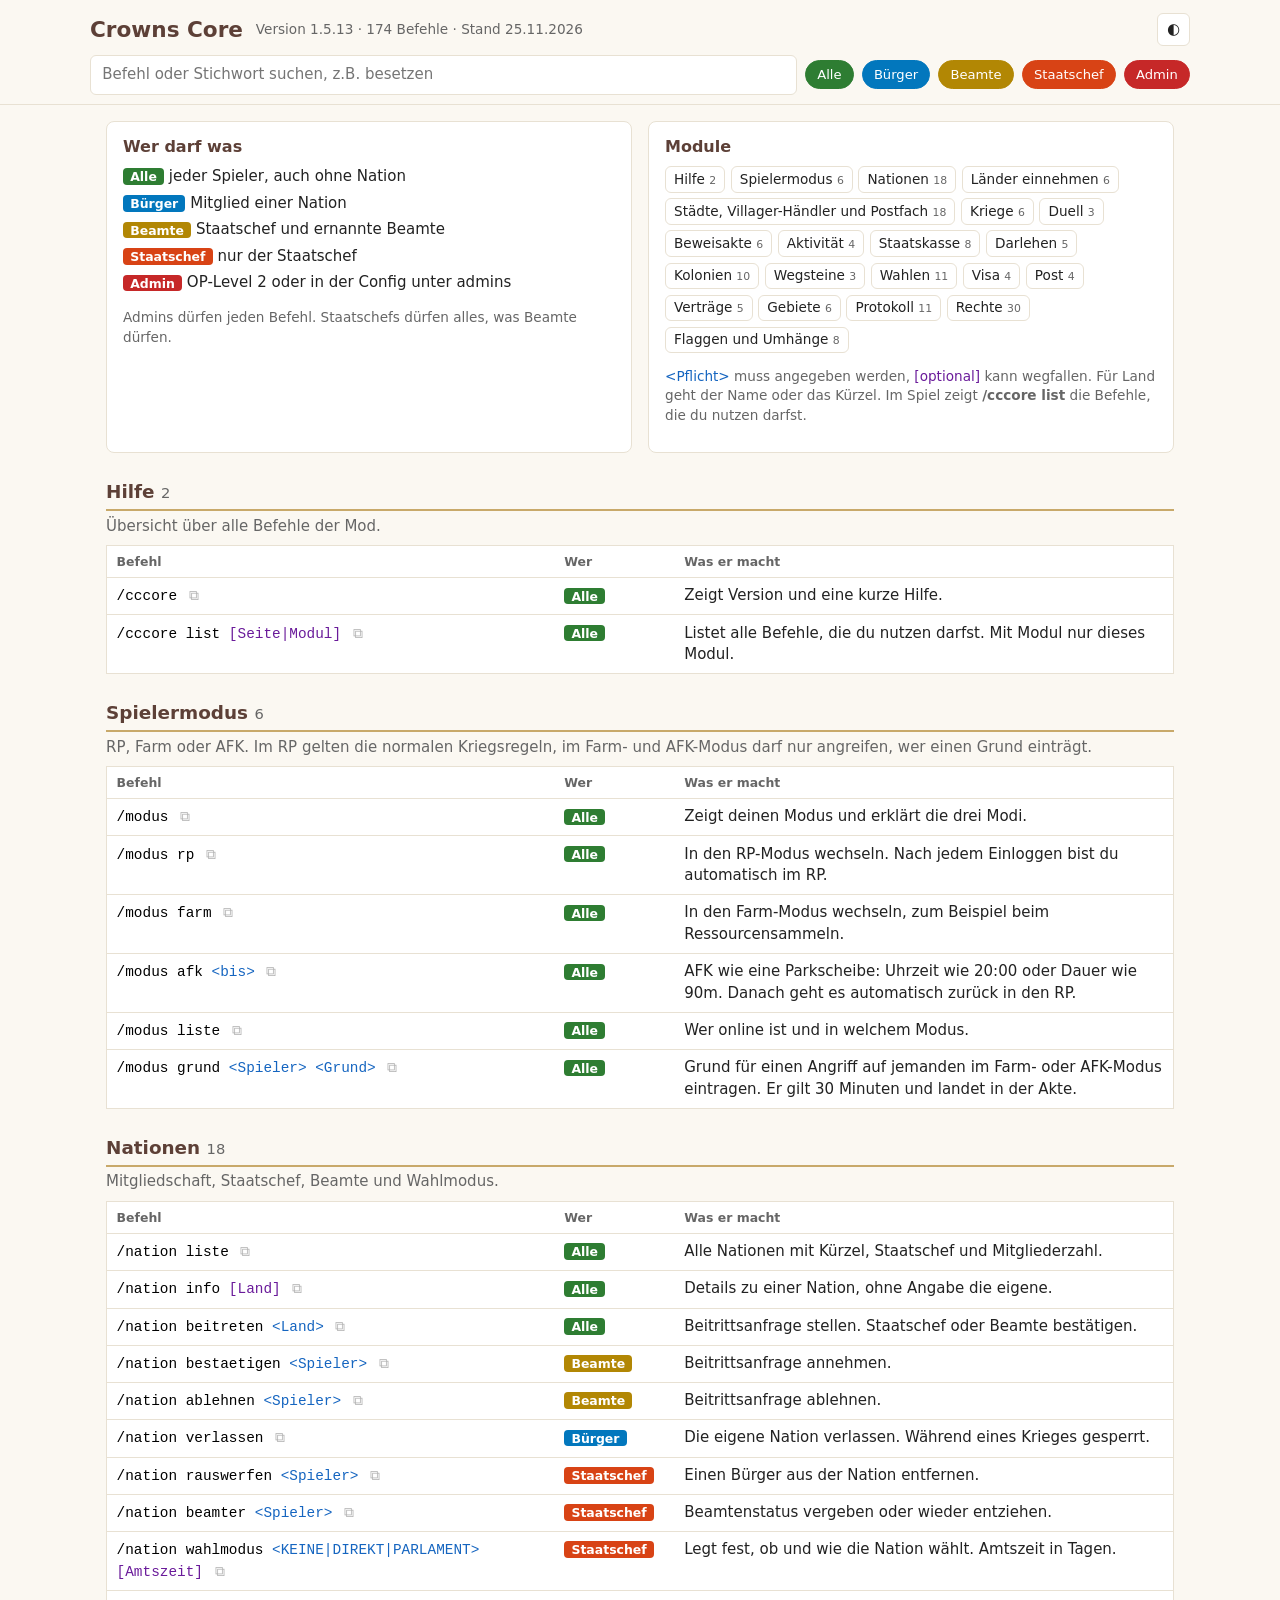
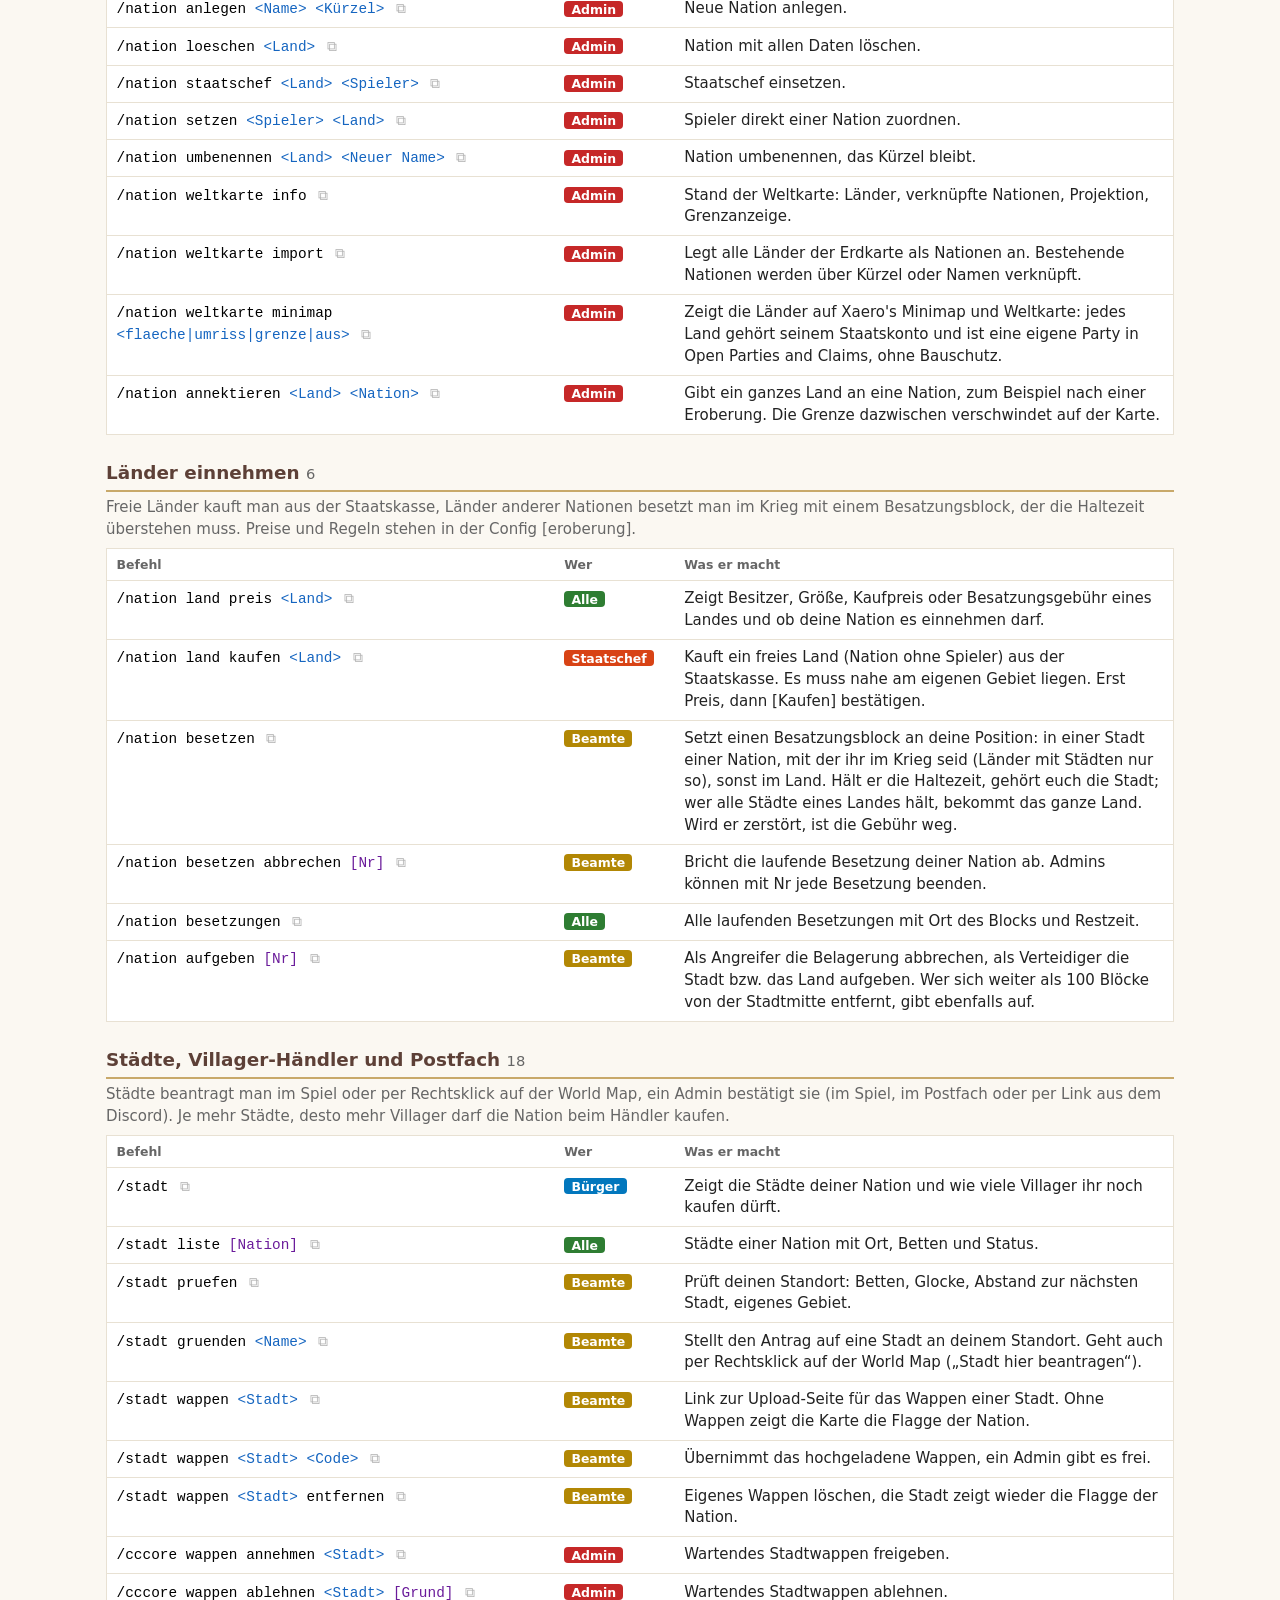
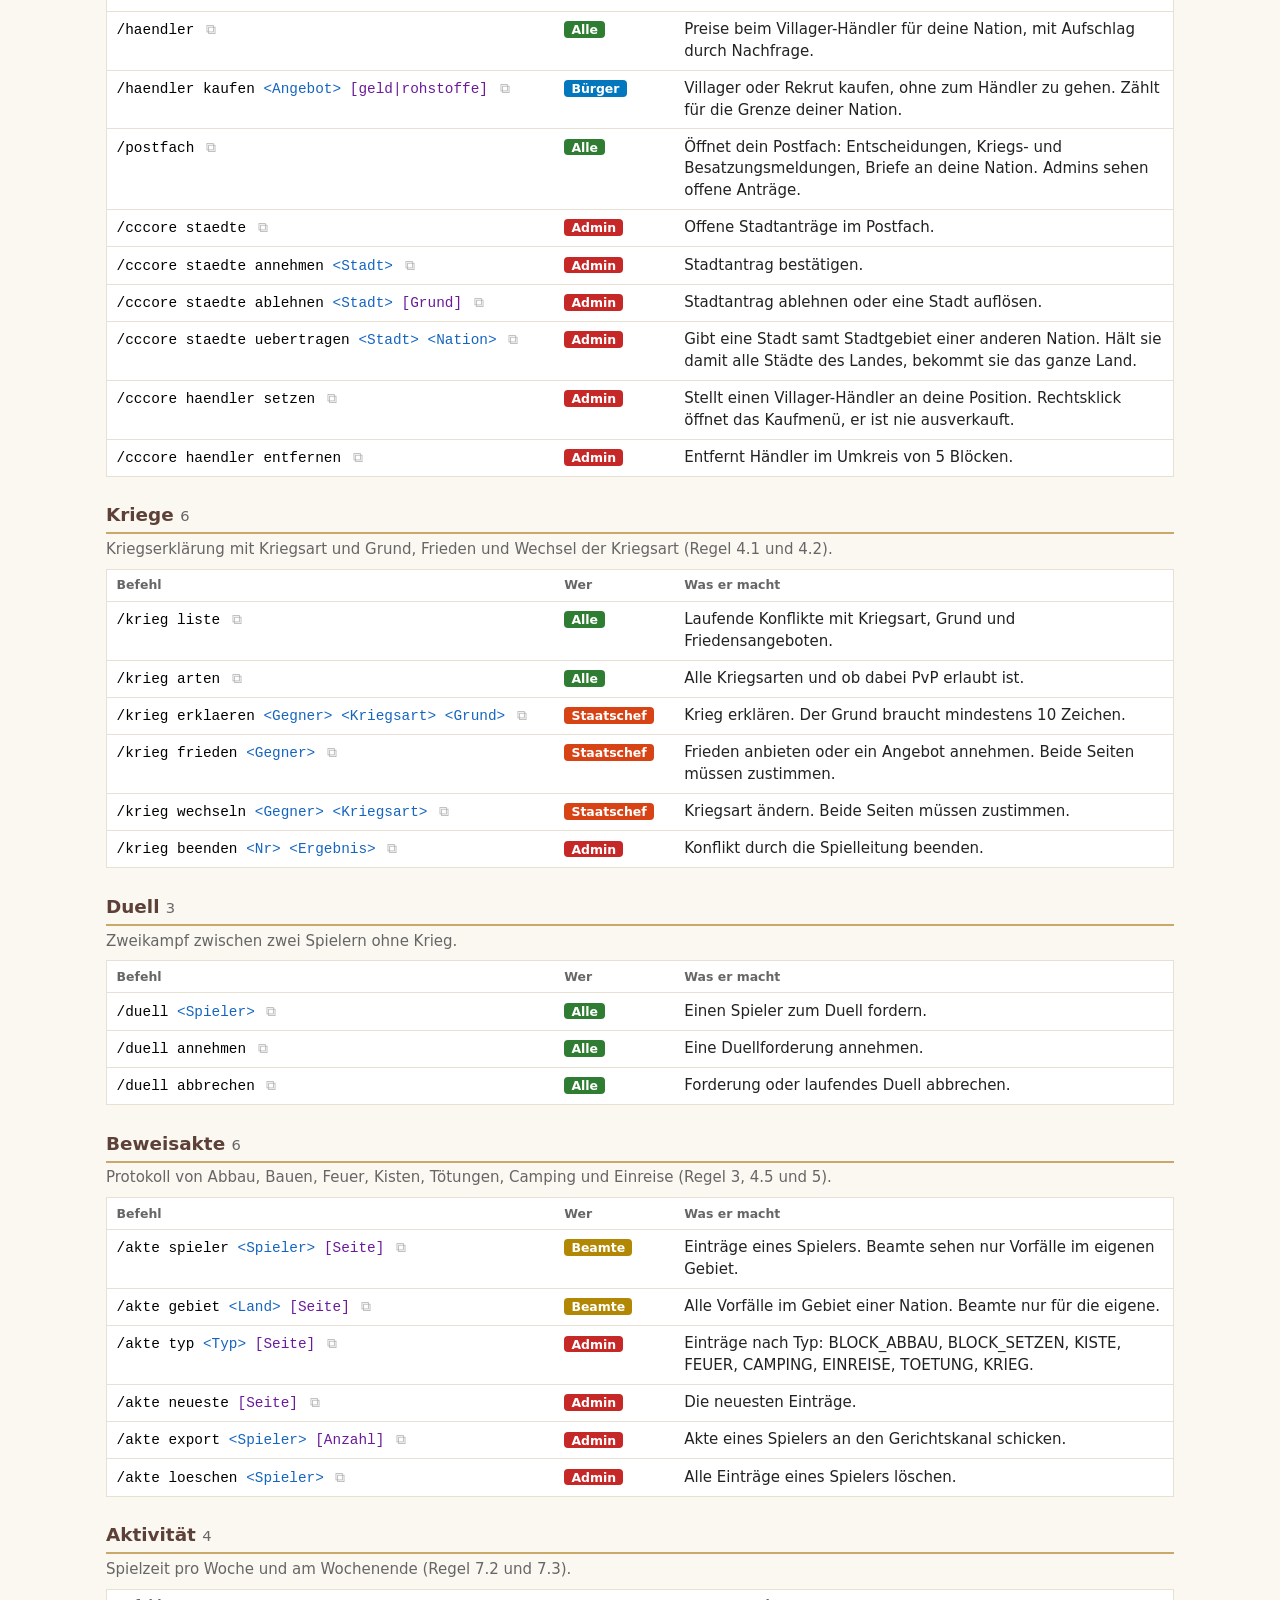
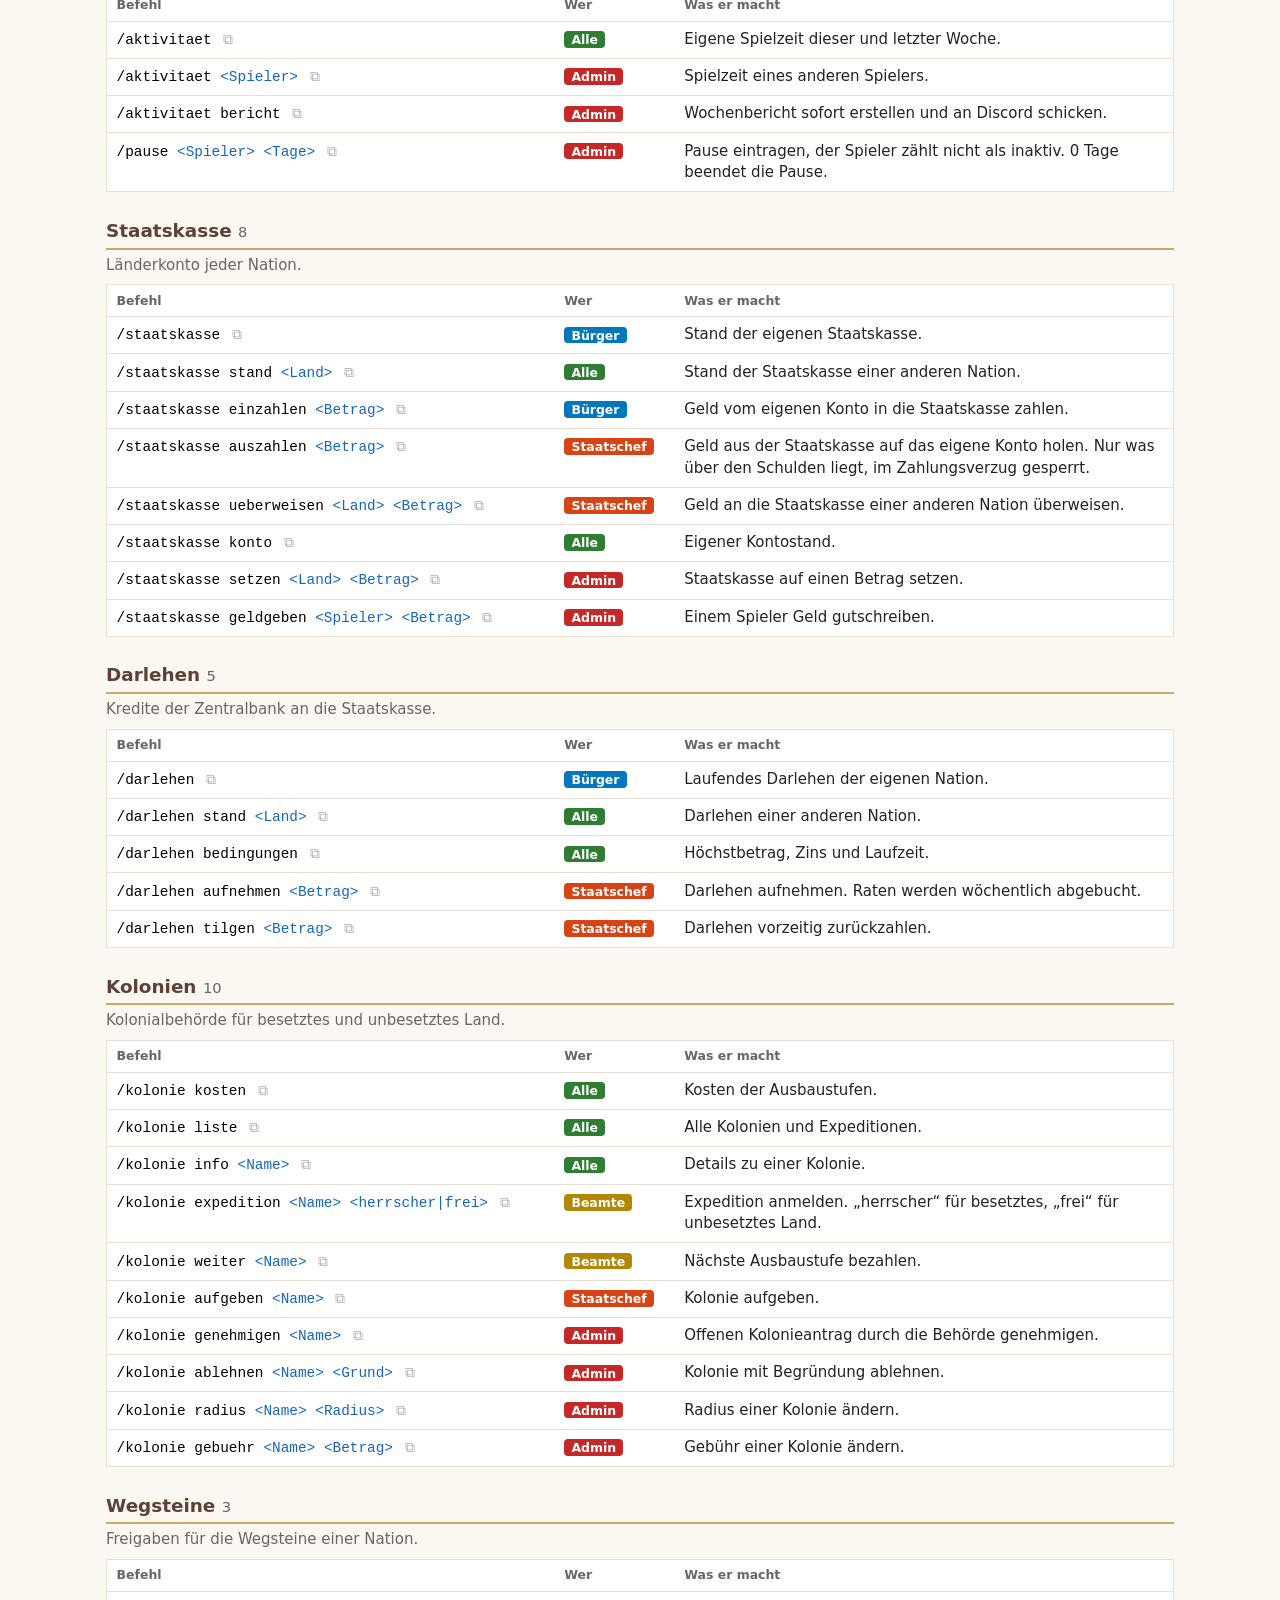
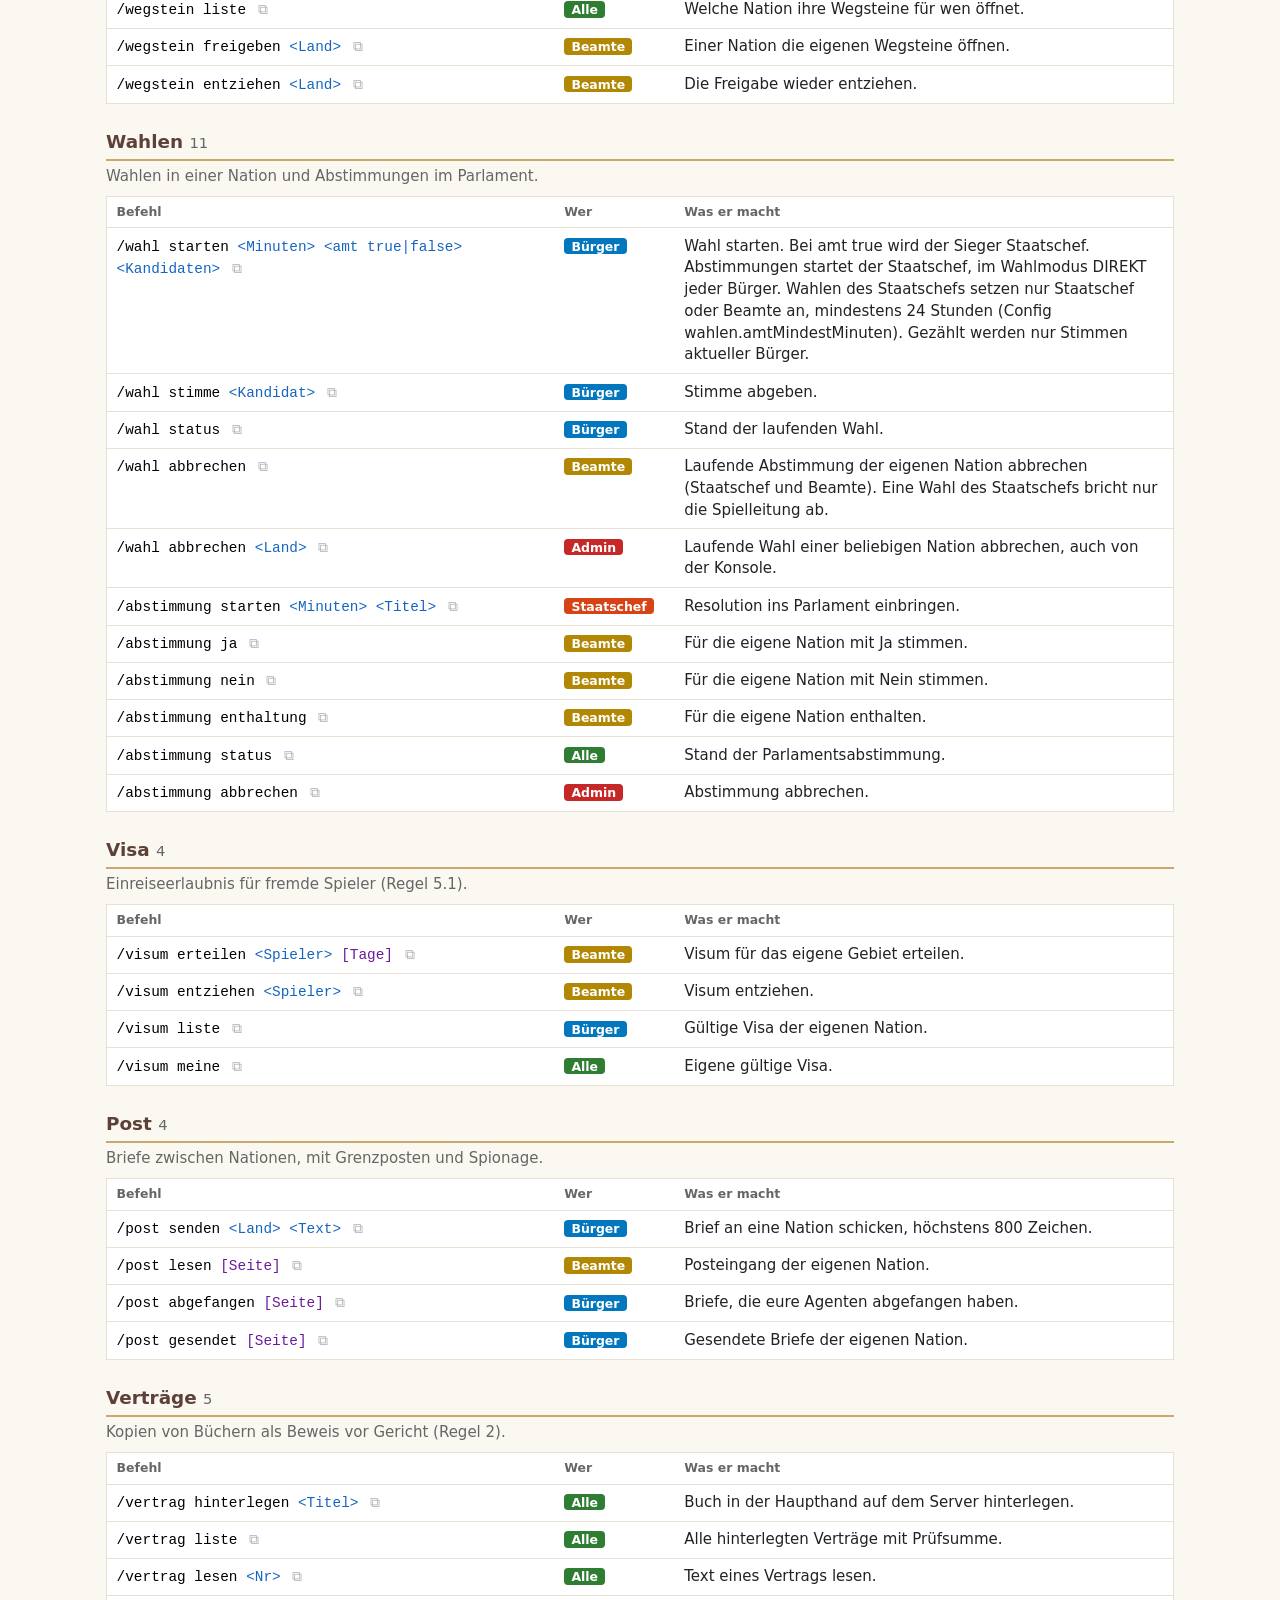
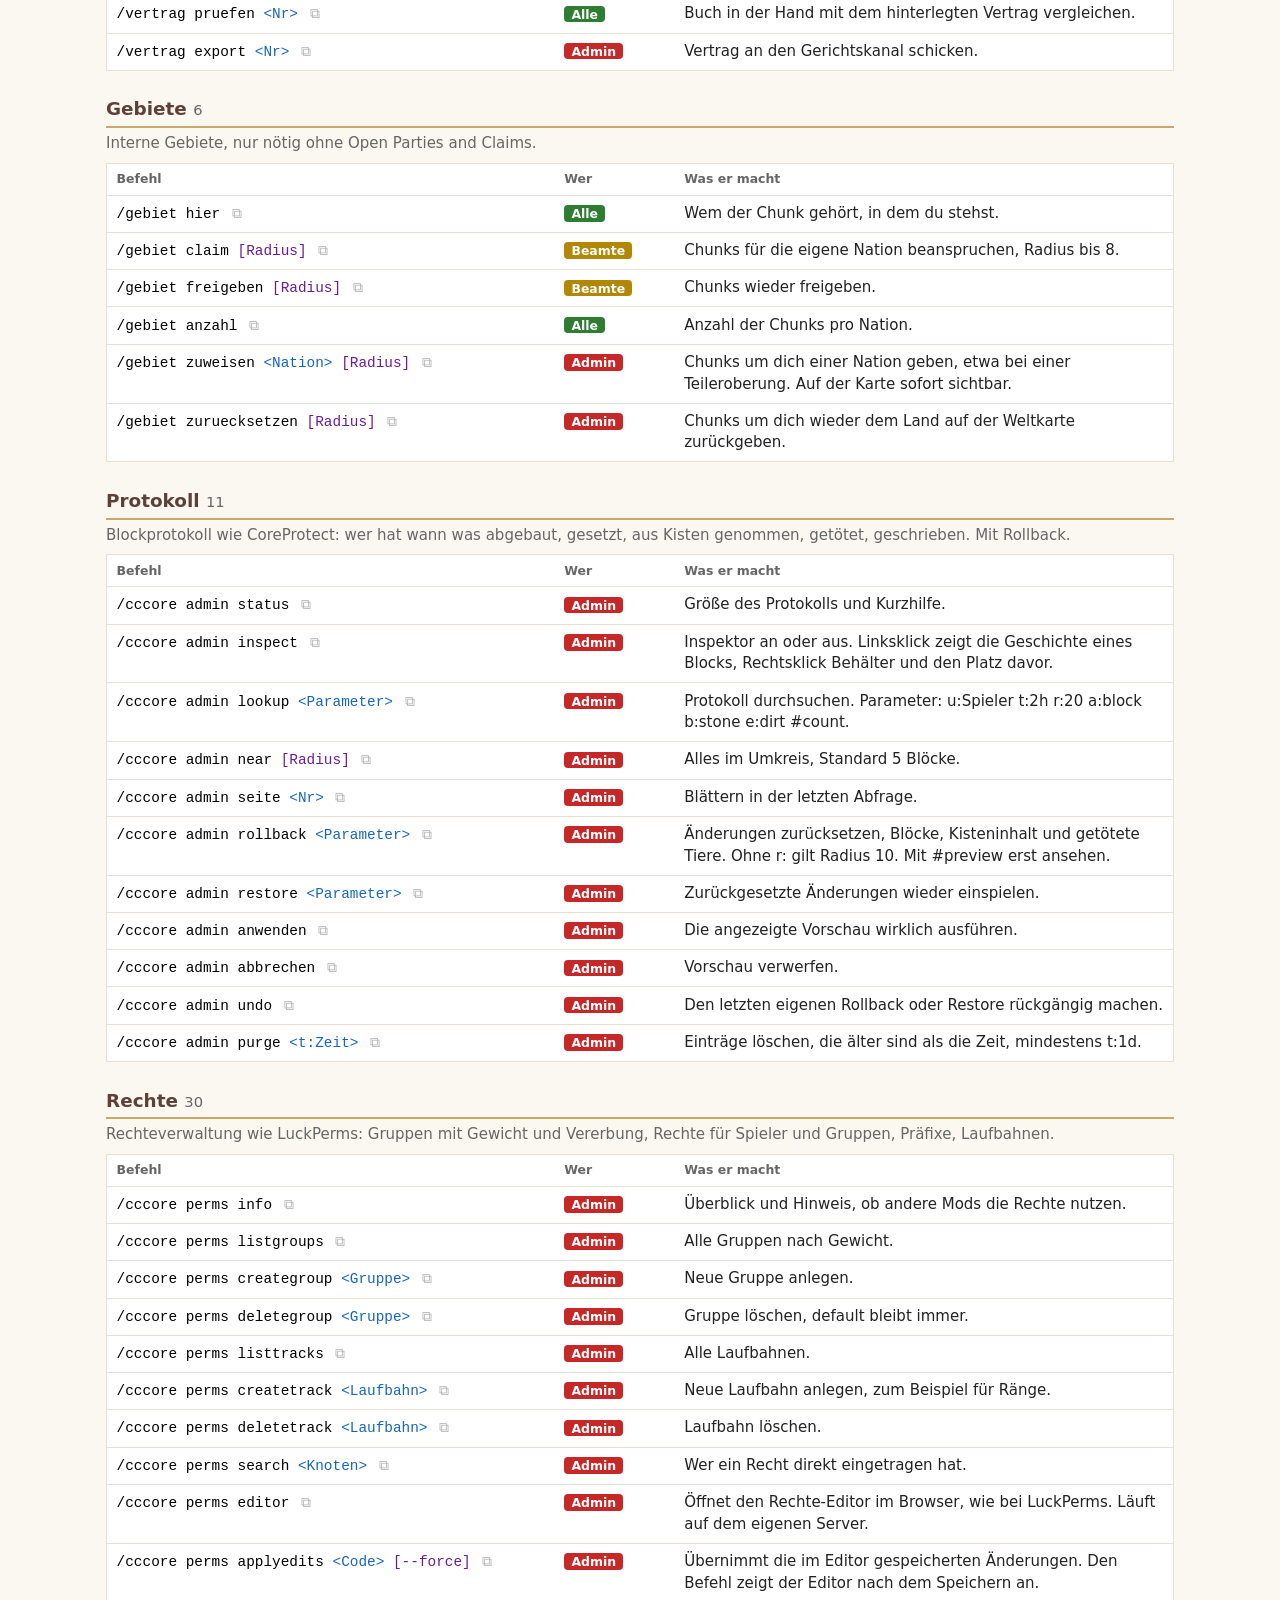
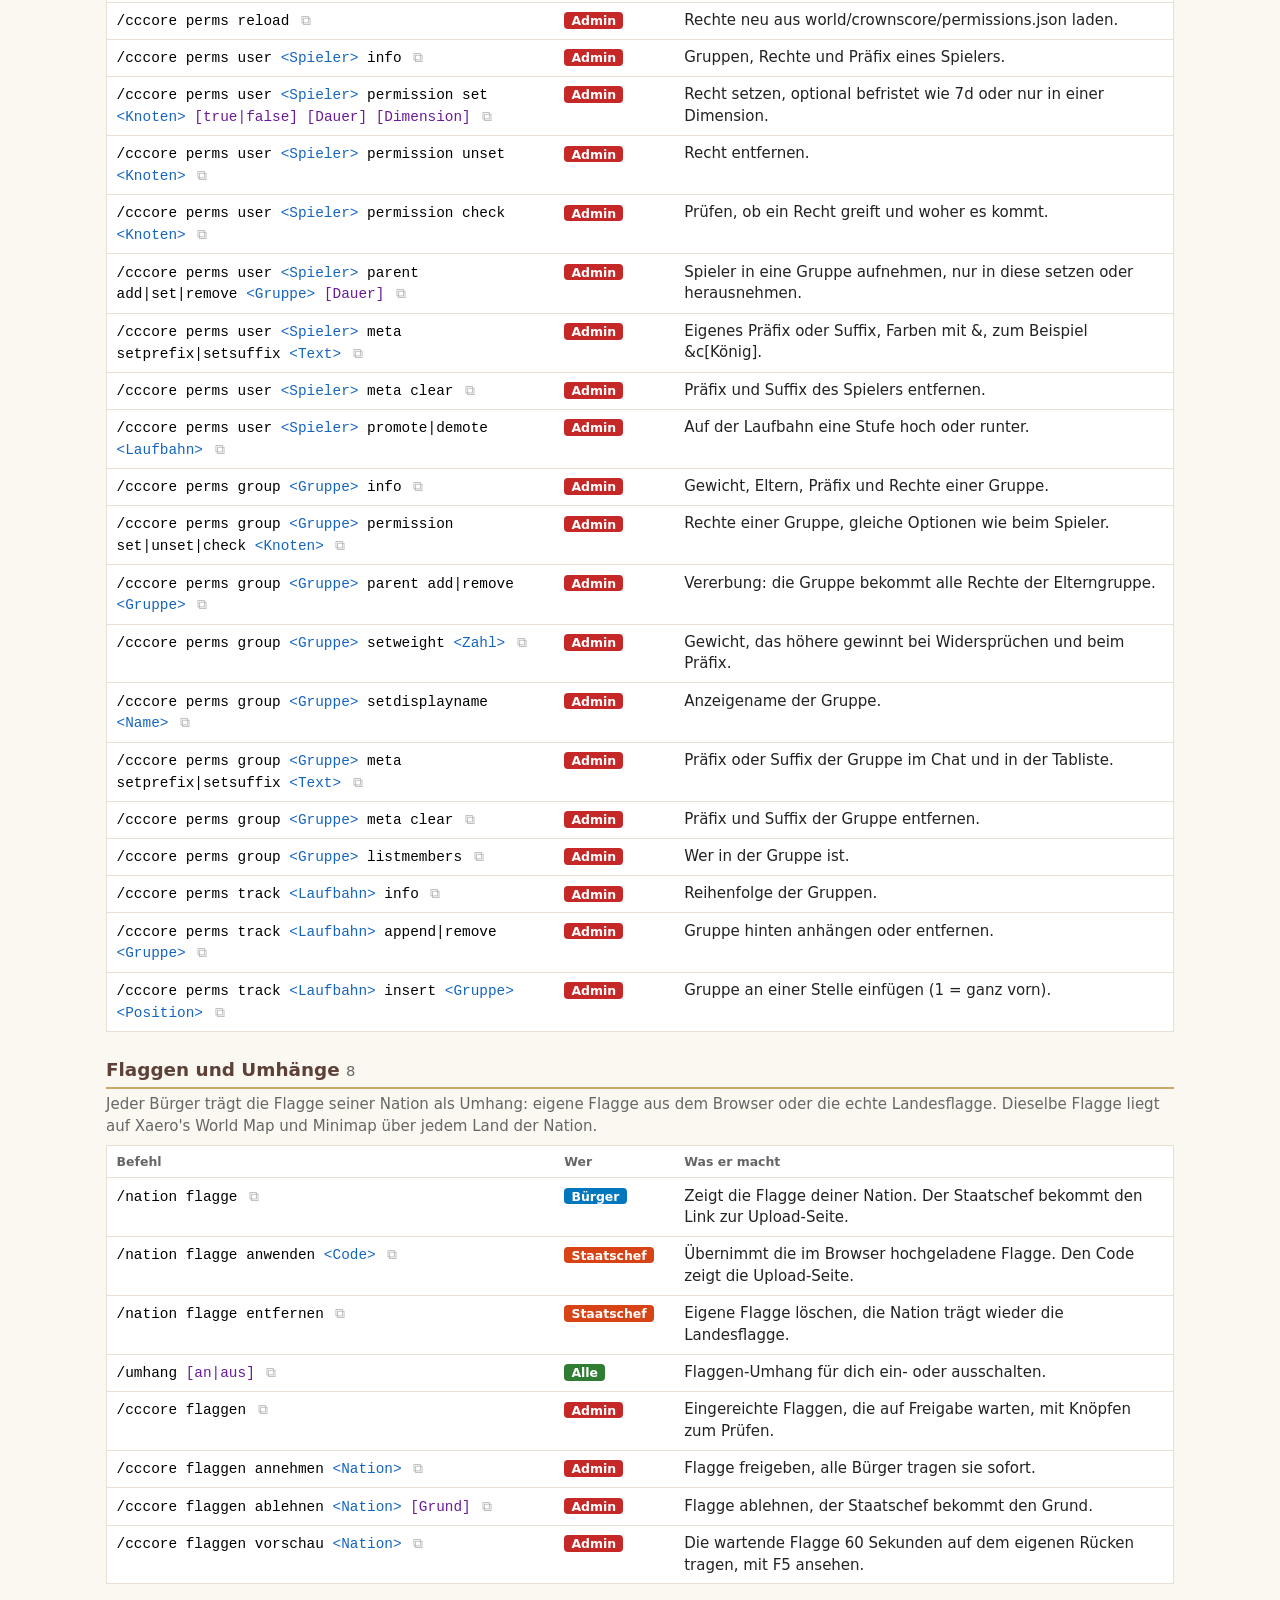
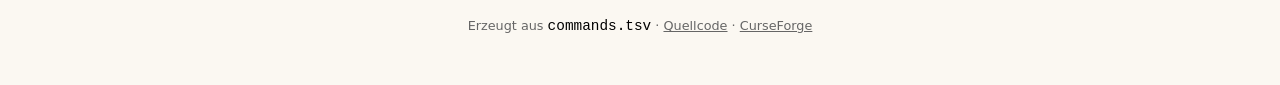
==== docs/commandliste.html @ d9206b43 "README aktualisiert, durchsuchbare Befehlsliste docs/commandliste.html tools/befehle_pdf.py baut aus" ====
<!doctype html>
<html lang="de"><head><meta charset="utf-8">
<meta name="viewport" content="width=device-width, initial-scale=1">
<title>Crowns Core Befehle</title>
<meta name="description" content="Alle Befehle der Server-Mod Crowns Core, Version 1.5.13">
<style>
:root { --bg:#fbf8f2; --fg:#222; --muted:#666; --card:#fff; --line:#e8e1d3; --accent:#5d4037; --gold:#c8a96a;
  --arg:#1565c0; --opt:#6a1b9a; --code:#000; --hover:#f6efe1; color-scheme:light; }
@media (prefers-color-scheme: dark) { :root:not([data-theme="light"]) { --bg:#17140f; --fg:#e8e2d6; --muted:#a39a8a;
  --card:#211d16; --line:#3a3328; --accent:#e0c48c; --gold:#8a7140; --arg:#7fb3ff; --opt:#d29bff; --code:#fff;
  --hover:#2b261d; color-scheme:dark; } }
:root[data-theme="dark"] { --bg:#17140f; --fg:#e8e2d6; --muted:#a39a8a; --card:#211d16; --line:#3a3328; --accent:#e0c48c;
  --gold:#8a7140; --arg:#7fb3ff; --opt:#d29bff; --code:#fff; --hover:#2b261d; color-scheme:dark; }
* { box-sizing:border-box; }
html { scroll-padding-top:8.5rem; }
body { margin:0; background:var(--bg); color:var(--fg); font:15px/1.45 "Segoe UI",system-ui,-apple-system,Arial,sans-serif; }
header { position:sticky; top:0; z-index:5; background:var(--bg); border-bottom:1px solid var(--line); padding:.8rem 16px .6rem; }
.top { display:flex; align-items:center; gap:.8rem; flex-wrap:wrap; max-width:1100px; margin:0 auto; }
h1 { margin:0; font-size:1.35rem; color:var(--accent); }
.sub { color:var(--muted); font-size:.85rem; }
.tools { display:flex; gap:.5rem; flex-wrap:wrap; align-items:center; max-width:1100px; margin:.55rem auto 0; }
input[type=search] { flex:1 1 220px; min-width:0; padding:.5rem .7rem; border:1px solid var(--line); border-radius:6px;
  background:var(--card); color:var(--fg); font:inherit; }
.chip { border:1.5px solid var(--c); background:transparent; color:var(--fg); border-radius:99px; padding:.25rem .7rem;
  font:inherit; font-size:.82rem; cursor:pointer; }
.chip.on { background:var(--c); color:#fff; }
.theme { margin-left:auto; border:1px solid var(--line); background:var(--card); color:var(--fg); border-radius:6px;
  padding:.3rem .55rem; cursor:pointer; font:inherit; }
main { max-width:1100px; margin:0 auto; padding:1rem 16px 3rem; }
.box { display:grid; grid-template-columns:1fr 1fr; gap:1rem; margin-bottom:1rem; }
.box > div { background:var(--card); border:1px solid var(--line); border-radius:8px; padding:.8rem 1rem; }
.box h3 { margin:0 0 .5rem; font-size:1rem; color:var(--accent); }
.box ul { list-style:none; margin:0; padding:0; } .box li { margin:.3rem 0; }
.toc { display:flex; flex-wrap:wrap; gap:.35rem; }
.toc a { text-decoration:none; color:var(--fg); border:1px solid var(--line); border-radius:6px; padding:.15rem .5rem; font-size:.85rem; }
.toc a:hover { background:var(--hover); }
.hint { color:var(--muted); font-size:.85rem; }
h2 { font-size:1.15rem; color:var(--accent); border-bottom:2px solid var(--gold); padding-bottom:.2rem; margin:1.6rem 0 .3rem; }
.intro { color:var(--muted); margin:.2rem 0 .5rem; }
.n { color:var(--muted); font-weight:400; font-size:.8em; }
.scroll { overflow-x:auto; }
table { width:100%; border-collapse:collapse; background:var(--card); border:1px solid var(--line); }
th { text-align:left; font-size:.78rem; color:var(--muted); font-weight:600; border-bottom:1px solid var(--line); padding:.4rem .6rem; }
td { border-bottom:1px solid var(--line); padding:.45rem .6rem; vertical-align:top; }
tr:last-child td { border-bottom:0; }
tbody tr:hover { background:var(--hover); }
td.syn { width:42%; }
code { font-family:Consolas,"Cascadia Mono","Courier New",monospace; font-size:.9rem; color:var(--code); word-break:break-word; }
td.wer { width:7.5rem; white-space:nowrap; }
.arg { color:var(--arg); } .opt { color:var(--opt); }
.role { background:var(--c); color:#fff; border-radius:4px; padding:.05rem .45rem; font-size:.78rem; font-weight:600; }
.copy { margin-left:.35rem; border:0; background:none; color:var(--muted); cursor:pointer; font-size:.9rem; opacity:.5; }
.copy:hover, .copy:focus { opacity:1; }
.copy.ok { color:#2e7d32; opacity:1; }
mark { background:#ffe08a; color:#000; border-radius:2px; }
#leer { display:none; color:var(--muted); text-align:center; margin:3rem 0; }
footer { color:var(--muted); font-size:.8rem; text-align:center; margin-top:2rem; }
footer a { color:inherit; }
@media (max-width:700px) {
  .box { grid-template-columns:1fr; } .box > div { min-width:0; }
  .top .sub { flex-basis:100%; order:3; } .chip { padding:.2rem .55rem; }
  html { scroll-padding-top:11rem; }
  table, thead, tbody, tr, td { display:block; } thead { display:none; }
  tr { border-bottom:1px solid var(--line); padding:.4rem .2rem; } td { border:0; padding:.15rem .5rem; width:auto !important; }
}
</style></head><body>
<header>
  <div class="top"><h1>Crowns Core</h1>
    <span class="sub">Version 1.5.13 · 174 Befehle · Stand 25.11.2026</span>
    <button type="button" class="theme" id="theme" title="Hell/Dunkel">&#9680;</button></div>
  <div class="tools"><input type="search" id="q" placeholder="Befehl oder Stichwort suchen, z.B. besetzen" autocomplete="off"><button type="button" class="chip on" data-role="ALLE" style="--c:#2e7d32" aria-pressed="true">Alle</button><button type="button" class="chip on" data-role="BUERGER" style="--c:#0277bd" aria-pressed="true">Bürger</button><button type="button" class="chip on" data-role="BEAMTER" style="--c:#b28704" aria-pressed="true">Beamte</button><button type="button" class="chip on" data-role="CHEF" style="--c:#d84315" aria-pressed="true">Staatschef</button><button type="button" class="chip on" data-role="ADMIN" style="--c:#c62828" aria-pressed="true">Admin</button></div>
</header>
<main>
<div class="box">
  <div><h3>Wer darf was</h3><ul><li><span class="role" style="--c:#2e7d32">Alle</span> jeder Spieler, auch ohne Nation</li><li><span class="role" style="--c:#0277bd">Bürger</span> Mitglied einer Nation</li><li><span class="role" style="--c:#b28704">Beamte</span> Staatschef und ernannte Beamte</li><li><span class="role" style="--c:#d84315">Staatschef</span> nur der Staatschef</li><li><span class="role" style="--c:#c62828">Admin</span> OP-Level 2 oder in der Config unter admins</li></ul>
  <p class="hint">Admins dürfen jeden Befehl. Staatschefs dürfen alles, was Beamte dürfen.</p></div>
  <div><h3>Module</h3><div class="toc"><a href="#cccore" data-mod="cccore">Hilfe <span class="n">2</span></a><a href="#modus" data-mod="modus">Spielermodus <span class="n">6</span></a><a href="#nation" data-mod="nation">Nationen <span class="n">18</span></a><a href="#eroberung" data-mod="eroberung">Länder einnehmen <span class="n">6</span></a><a href="#staedte" data-mod="staedte">Städte, Villager-Händler und Postfach <span class="n">18</span></a><a href="#krieg" data-mod="krieg">Kriege <span class="n">6</span></a><a href="#duell" data-mod="duell">Duell <span class="n">3</span></a><a href="#akte" data-mod="akte">Beweisakte <span class="n">6</span></a><a href="#aktivitaet" data-mod="aktivitaet">Aktivität <span class="n">4</span></a><a href="#staatskasse" data-mod="staatskasse">Staatskasse <span class="n">8</span></a><a href="#darlehen" data-mod="darlehen">Darlehen <span class="n">5</span></a><a href="#kolonie" data-mod="kolonie">Kolonien <span class="n">10</span></a><a href="#wegstein" data-mod="wegstein">Wegsteine <span class="n">3</span></a><a href="#wahl" data-mod="wahl">Wahlen <span class="n">11</span></a><a href="#visum" data-mod="visum">Visa <span class="n">4</span></a><a href="#post" data-mod="post">Post <span class="n">4</span></a><a href="#vertrag" data-mod="vertrag">Verträge <span class="n">5</span></a><a href="#gebiet" data-mod="gebiet">Gebiete <span class="n">6</span></a><a href="#admin" data-mod="admin">Protokoll <span class="n">11</span></a><a href="#perms" data-mod="perms">Rechte <span class="n">30</span></a><a href="#flagge" data-mod="flagge">Flaggen und Umhänge <span class="n">8</span></a></div>
  <p class="hint"><span class="arg">&lt;Pflicht&gt;</span> muss angegeben werden, <span class="opt">[optional]</span> kann wegfallen.
  Für Land geht der Name oder das Kürzel. Im Spiel zeigt <b>/cccore list</b> die Befehle, die du nutzen darfst.</p></div>
</div>
<section id="cccore" data-mod="cccore"><h2>Hilfe <span class="n">2</span></h2><p class="intro">Übersicht über alle Befehle der Mod.</p><div class="scroll"><table><thead><tr><th>Befehl</th><th>Wer</th><th>Was er macht</th></tr></thead><tbody><tr data-role="ALLE"><td class="syn"><code>/cccore</code><button type="button" class="copy" data-cmd="/cccore" title="Kopieren" aria-label="Befehl kopieren">&#10697;</button></td><td class="wer"><span class="role" style="--c:#2e7d32">Alle</span></td><td>Zeigt Version und eine kurze Hilfe.</td></tr><tr data-role="ALLE"><td class="syn"><code>/cccore list <span class="opt">[Seite|Modul]</span></code><button type="button" class="copy" data-cmd="/cccore list [Seite|Modul]" title="Kopieren" aria-label="Befehl kopieren">&#10697;</button></td><td class="wer"><span class="role" style="--c:#2e7d32">Alle</span></td><td>Listet alle Befehle, die du nutzen darfst. Mit Modul nur dieses Modul.</td></tr></tbody></table></div></section><section id="modus" data-mod="modus"><h2>Spielermodus <span class="n">6</span></h2><p class="intro">RP, Farm oder AFK. Im RP gelten die normalen Kriegsregeln, im Farm- und AFK-Modus darf nur angreifen, wer einen Grund einträgt.</p><div class="scroll"><table><thead><tr><th>Befehl</th><th>Wer</th><th>Was er macht</th></tr></thead><tbody><tr data-role="ALLE"><td class="syn"><code>/modus</code><button type="button" class="copy" data-cmd="/modus" title="Kopieren" aria-label="Befehl kopieren">&#10697;</button></td><td class="wer"><span class="role" style="--c:#2e7d32">Alle</span></td><td>Zeigt deinen Modus und erklärt die drei Modi.</td></tr><tr data-role="ALLE"><td class="syn"><code>/modus rp</code><button type="button" class="copy" data-cmd="/modus rp" title="Kopieren" aria-label="Befehl kopieren">&#10697;</button></td><td class="wer"><span class="role" style="--c:#2e7d32">Alle</span></td><td>In den RP-Modus wechseln. Nach jedem Einloggen bist du automatisch im RP.</td></tr><tr data-role="ALLE"><td class="syn"><code>/modus farm</code><button type="button" class="copy" data-cmd="/modus farm" title="Kopieren" aria-label="Befehl kopieren">&#10697;</button></td><td class="wer"><span class="role" style="--c:#2e7d32">Alle</span></td><td>In den Farm-Modus wechseln, zum Beispiel beim Ressourcensammeln.</td></tr><tr data-role="ALLE"><td class="syn"><code>/modus afk <span class="arg">&lt;bis&gt;</span></code><button type="button" class="copy" data-cmd="/modus afk &lt;bis&gt;" title="Kopieren" aria-label="Befehl kopieren">&#10697;</button></td><td class="wer"><span class="role" style="--c:#2e7d32">Alle</span></td><td>AFK wie eine Parkscheibe: Uhrzeit wie 20:00 oder Dauer wie 90m. Danach geht es automatisch zurück in den RP.</td></tr><tr data-role="ALLE"><td class="syn"><code>/modus liste</code><button type="button" class="copy" data-cmd="/modus liste" title="Kopieren" aria-label="Befehl kopieren">&#10697;</button></td><td class="wer"><span class="role" style="--c:#2e7d32">Alle</span></td><td>Wer online ist und in welchem Modus.</td></tr><tr data-role="ALLE"><td class="syn"><code>/modus grund <span class="arg">&lt;Spieler&gt;</span> <span class="arg">&lt;Grund&gt;</span></code><button type="button" class="copy" data-cmd="/modus grund &lt;Spieler&gt; &lt;Grund&gt;" title="Kopieren" aria-label="Befehl kopieren">&#10697;</button></td><td class="wer"><span class="role" style="--c:#2e7d32">Alle</span></td><td>Grund für einen Angriff auf jemanden im Farm- oder AFK-Modus eintragen. Er gilt 30 Minuten und landet in der Akte.</td></tr></tbody></table></div></section><section id="nation" data-mod="nation"><h2>Nationen <span class="n">18</span></h2><p class="intro">Mitgliedschaft, Staatschef, Beamte und Wahlmodus.</p><div class="scroll"><table><thead><tr><th>Befehl</th><th>Wer</th><th>Was er macht</th></tr></thead><tbody><tr data-role="ALLE"><td class="syn"><code>/nation liste</code><button type="button" class="copy" data-cmd="/nation liste" title="Kopieren" aria-label="Befehl kopieren">&#10697;</button></td><td class="wer"><span class="role" style="--c:#2e7d32">Alle</span></td><td>Alle Nationen mit Kürzel, Staatschef und Mitgliederzahl.</td></tr><tr data-role="ALLE"><td class="syn"><code>/nation info <span class="opt">[Land]</span></code><button type="button" class="copy" data-cmd="/nation info [Land]" title="Kopieren" aria-label="Befehl kopieren">&#10697;</button></td><td class="wer"><span class="role" style="--c:#2e7d32">Alle</span></td><td>Details zu einer Nation, ohne Angabe die eigene.</td></tr><tr data-role="ALLE"><td class="syn"><code>/nation beitreten <span class="arg">&lt;Land&gt;</span></code><button type="button" class="copy" data-cmd="/nation beitreten &lt;Land&gt;" title="Kopieren" aria-label="Befehl kopieren">&#10697;</button></td><td class="wer"><span class="role" style="--c:#2e7d32">Alle</span></td><td>Beitrittsanfrage stellen. Staatschef oder Beamte bestätigen.</td></tr><tr data-role="BEAMTER"><td class="syn"><code>/nation bestaetigen <span class="arg">&lt;Spieler&gt;</span></code><button type="button" class="copy" data-cmd="/nation bestaetigen &lt;Spieler&gt;" title="Kopieren" aria-label="Befehl kopieren">&#10697;</button></td><td class="wer"><span class="role" style="--c:#b28704">Beamte</span></td><td>Beitrittsanfrage annehmen.</td></tr><tr data-role="BEAMTER"><td class="syn"><code>/nation ablehnen <span class="arg">&lt;Spieler&gt;</span></code><button type="button" class="copy" data-cmd="/nation ablehnen &lt;Spieler&gt;" title="Kopieren" aria-label="Befehl kopieren">&#10697;</button></td><td class="wer"><span class="role" style="--c:#b28704">Beamte</span></td><td>Beitrittsanfrage ablehnen.</td></tr><tr data-role="BUERGER"><td class="syn"><code>/nation verlassen</code><button type="button" class="copy" data-cmd="/nation verlassen" title="Kopieren" aria-label="Befehl kopieren">&#10697;</button></td><td class="wer"><span class="role" style="--c:#0277bd">Bürger</span></td><td>Die eigene Nation verlassen. Während eines Krieges gesperrt.</td></tr><tr data-role="CHEF"><td class="syn"><code>/nation rauswerfen <span class="arg">&lt;Spieler&gt;</span></code><button type="button" class="copy" data-cmd="/nation rauswerfen &lt;Spieler&gt;" title="Kopieren" aria-label="Befehl kopieren">&#10697;</button></td><td class="wer"><span class="role" style="--c:#d84315">Staatschef</span></td><td>Einen Bürger aus der Nation entfernen.</td></tr><tr data-role="CHEF"><td class="syn"><code>/nation beamter <span class="arg">&lt;Spieler&gt;</span></code><button type="button" class="copy" data-cmd="/nation beamter &lt;Spieler&gt;" title="Kopieren" aria-label="Befehl kopieren">&#10697;</button></td><td class="wer"><span class="role" style="--c:#d84315">Staatschef</span></td><td>Beamtenstatus vergeben oder wieder entziehen.</td></tr><tr data-role="CHEF"><td class="syn"><code>/nation wahlmodus <span class="arg">&lt;KEINE|DIREKT|PARLAMENT&gt;</span> <span class="opt">[Amtszeit]</span></code><button type="button" class="copy" data-cmd="/nation wahlmodus &lt;KEINE|DIREKT|PARLAMENT&gt; [Amtszeit]" title="Kopieren" aria-label="Befehl kopieren">&#10697;</button></td><td class="wer"><span class="role" style="--c:#d84315">Staatschef</span></td><td>Legt fest, ob und wie die Nation wählt. Amtszeit in Tagen.</td></tr><tr data-role="ADMIN"><td class="syn"><code>/nation anlegen <span class="arg">&lt;Name&gt;</span> <span class="arg">&lt;Kürzel&gt;</span></code><button type="button" class="copy" data-cmd="/nation anlegen &lt;Name&gt; &lt;Kürzel&gt;" title="Kopieren" aria-label="Befehl kopieren">&#10697;</button></td><td class="wer"><span class="role" style="--c:#c62828">Admin</span></td><td>Neue Nation anlegen.</td></tr><tr data-role="ADMIN"><td class="syn"><code>/nation loeschen <span class="arg">&lt;Land&gt;</span></code><button type="button" class="copy" data-cmd="/nation loeschen &lt;Land&gt;" title="Kopieren" aria-label="Befehl kopieren">&#10697;</button></td><td class="wer"><span class="role" style="--c:#c62828">Admin</span></td><td>Nation mit allen Daten löschen.</td></tr><tr data-role="ADMIN"><td class="syn"><code>/nation staatschef <span class="arg">&lt;Land&gt;</span> <span class="arg">&lt;Spieler&gt;</span></code><button type="button" class="copy" data-cmd="/nation staatschef &lt;Land&gt; &lt;Spieler&gt;" title="Kopieren" aria-label="Befehl kopieren">&#10697;</button></td><td class="wer"><span class="role" style="--c:#c62828">Admin</span></td><td>Staatschef einsetzen.</td></tr><tr data-role="ADMIN"><td class="syn"><code>/nation setzen <span class="arg">&lt;Spieler&gt;</span> <span class="arg">&lt;Land&gt;</span></code><button type="button" class="copy" data-cmd="/nation setzen &lt;Spieler&gt; &lt;Land&gt;" title="Kopieren" aria-label="Befehl kopieren">&#10697;</button></td><td class="wer"><span class="role" style="--c:#c62828">Admin</span></td><td>Spieler direkt einer Nation zuordnen.</td></tr><tr data-role="ADMIN"><td class="syn"><code>/nation umbenennen <span class="arg">&lt;Land&gt;</span> <span class="arg">&lt;Neuer Name&gt;</span></code><button type="button" class="copy" data-cmd="/nation umbenennen &lt;Land&gt; &lt;Neuer Name&gt;" title="Kopieren" aria-label="Befehl kopieren">&#10697;</button></td><td class="wer"><span class="role" style="--c:#c62828">Admin</span></td><td>Nation umbenennen, das Kürzel bleibt.</td></tr><tr data-role="ADMIN"><td class="syn"><code>/nation weltkarte info</code><button type="button" class="copy" data-cmd="/nation weltkarte info" title="Kopieren" aria-label="Befehl kopieren">&#10697;</button></td><td class="wer"><span class="role" style="--c:#c62828">Admin</span></td><td>Stand der Weltkarte: Länder, verknüpfte Nationen, Projektion, Grenzanzeige.</td></tr><tr data-role="ADMIN"><td class="syn"><code>/nation weltkarte import</code><button type="button" class="copy" data-cmd="/nation weltkarte import" title="Kopieren" aria-label="Befehl kopieren">&#10697;</button></td><td class="wer"><span class="role" style="--c:#c62828">Admin</span></td><td>Legt alle Länder der Erdkarte als Nationen an. Bestehende Nationen werden über Kürzel oder Namen verknüpft.</td></tr><tr data-role="ADMIN"><td class="syn"><code>/nation weltkarte minimap <span class="arg">&lt;flaeche|umriss|grenze|aus&gt;</span></code><button type="button" class="copy" data-cmd="/nation weltkarte minimap &lt;flaeche|umriss|grenze|aus&gt;" title="Kopieren" aria-label="Befehl kopieren">&#10697;</button></td><td class="wer"><span class="role" style="--c:#c62828">Admin</span></td><td>Zeigt die Länder auf Xaero&#x27;s Minimap und Weltkarte: jedes Land gehört seinem Staatskonto und ist eine eigene Party in Open Parties and Claims, ohne Bauschutz.</td></tr><tr data-role="ADMIN"><td class="syn"><code>/nation annektieren <span class="arg">&lt;Land&gt;</span> <span class="arg">&lt;Nation&gt;</span></code><button type="button" class="copy" data-cmd="/nation annektieren &lt;Land&gt; &lt;Nation&gt;" title="Kopieren" aria-label="Befehl kopieren">&#10697;</button></td><td class="wer"><span class="role" style="--c:#c62828">Admin</span></td><td>Gibt ein ganzes Land an eine Nation, zum Beispiel nach einer Eroberung. Die Grenze dazwischen verschwindet auf der Karte.</td></tr></tbody></table></div></section><section id="eroberung" data-mod="eroberung"><h2>Länder einnehmen <span class="n">6</span></h2><p class="intro">Freie Länder kauft man aus der Staatskasse, Länder anderer Nationen besetzt man im Krieg mit einem Besatzungsblock, der die Haltezeit überstehen muss. Preise und Regeln stehen in der Config [eroberung].</p><div class="scroll"><table><thead><tr><th>Befehl</th><th>Wer</th><th>Was er macht</th></tr></thead><tbody><tr data-role="ALLE"><td class="syn"><code>/nation land preis <span class="arg">&lt;Land&gt;</span></code><button type="button" class="copy" data-cmd="/nation land preis &lt;Land&gt;" title="Kopieren" aria-label="Befehl kopieren">&#10697;</button></td><td class="wer"><span class="role" style="--c:#2e7d32">Alle</span></td><td>Zeigt Besitzer, Größe, Kaufpreis oder Besatzungsgebühr eines Landes und ob deine Nation es einnehmen darf.</td></tr><tr data-role="CHEF"><td class="syn"><code>/nation land kaufen <span class="arg">&lt;Land&gt;</span></code><button type="button" class="copy" data-cmd="/nation land kaufen &lt;Land&gt;" title="Kopieren" aria-label="Befehl kopieren">&#10697;</button></td><td class="wer"><span class="role" style="--c:#d84315">Staatschef</span></td><td>Kauft ein freies Land (Nation ohne Spieler) aus der Staatskasse. Es muss nahe am eigenen Gebiet liegen. Erst Preis, dann [Kaufen] bestätigen.</td></tr><tr data-role="BEAMTER"><td class="syn"><code>/nation besetzen</code><button type="button" class="copy" data-cmd="/nation besetzen" title="Kopieren" aria-label="Befehl kopieren">&#10697;</button></td><td class="wer"><span class="role" style="--c:#b28704">Beamte</span></td><td>Setzt einen Besatzungsblock an deine Position: in einer Stadt einer Nation, mit der ihr im Krieg seid (Länder mit Städten nur so), sonst im Land. Hält er die Haltezeit, gehört euch die Stadt; wer alle Städte eines Landes hält, bekommt das ganze Land. Wird er zerstört, ist die Gebühr weg.</td></tr><tr data-role="BEAMTER"><td class="syn"><code>/nation besetzen abbrechen <span class="opt">[Nr]</span></code><button type="button" class="copy" data-cmd="/nation besetzen abbrechen [Nr]" title="Kopieren" aria-label="Befehl kopieren">&#10697;</button></td><td class="wer"><span class="role" style="--c:#b28704">Beamte</span></td><td>Bricht die laufende Besetzung deiner Nation ab. Admins können mit Nr jede Besetzung beenden.</td></tr><tr data-role="ALLE"><td class="syn"><code>/nation besetzungen</code><button type="button" class="copy" data-cmd="/nation besetzungen" title="Kopieren" aria-label="Befehl kopieren">&#10697;</button></td><td class="wer"><span class="role" style="--c:#2e7d32">Alle</span></td><td>Alle laufenden Besetzungen mit Ort des Blocks und Restzeit.</td></tr><tr data-role="BEAMTER"><td class="syn"><code>/nation aufgeben <span class="opt">[Nr]</span></code><button type="button" class="copy" data-cmd="/nation aufgeben [Nr]" title="Kopieren" aria-label="Befehl kopieren">&#10697;</button></td><td class="wer"><span class="role" style="--c:#b28704">Beamte</span></td><td>Als Angreifer die Belagerung abbrechen, als Verteidiger die Stadt bzw. das Land aufgeben. Wer sich weiter als 100 Blöcke von der Stadtmitte entfernt, gibt ebenfalls auf.</td></tr></tbody></table></div></section><section id="staedte" data-mod="staedte"><h2>Städte, Villager-Händler und Postfach <span class="n">18</span></h2><p class="intro">Städte beantragt man im Spiel oder per Rechtsklick auf der World Map, ein Admin bestätigt sie (im Spiel, im Postfach oder per Link aus dem Discord). Je mehr Städte, desto mehr Villager darf die Nation beim Händler kaufen.</p><div class="scroll"><table><thead><tr><th>Befehl</th><th>Wer</th><th>Was er macht</th></tr></thead><tbody><tr data-role="BUERGER"><td class="syn"><code>/stadt</code><button type="button" class="copy" data-cmd="/stadt" title="Kopieren" aria-label="Befehl kopieren">&#10697;</button></td><td class="wer"><span class="role" style="--c:#0277bd">Bürger</span></td><td>Zeigt die Städte deiner Nation und wie viele Villager ihr noch kaufen dürft.</td></tr><tr data-role="ALLE"><td class="syn"><code>/stadt liste <span class="opt">[Nation]</span></code><button type="button" class="copy" data-cmd="/stadt liste [Nation]" title="Kopieren" aria-label="Befehl kopieren">&#10697;</button></td><td class="wer"><span class="role" style="--c:#2e7d32">Alle</span></td><td>Städte einer Nation mit Ort, Betten und Status.</td></tr><tr data-role="BEAMTER"><td class="syn"><code>/stadt pruefen</code><button type="button" class="copy" data-cmd="/stadt pruefen" title="Kopieren" aria-label="Befehl kopieren">&#10697;</button></td><td class="wer"><span class="role" style="--c:#b28704">Beamte</span></td><td>Prüft deinen Standort: Betten, Glocke, Abstand zur nächsten Stadt, eigenes Gebiet.</td></tr><tr data-role="BEAMTER"><td class="syn"><code>/stadt gruenden <span class="arg">&lt;Name&gt;</span></code><button type="button" class="copy" data-cmd="/stadt gruenden &lt;Name&gt;" title="Kopieren" aria-label="Befehl kopieren">&#10697;</button></td><td class="wer"><span class="role" style="--c:#b28704">Beamte</span></td><td>Stellt den Antrag auf eine Stadt an deinem Standort. Geht auch per Rechtsklick auf der World Map („Stadt hier beantragen“).</td></tr><tr data-role="BEAMTER"><td class="syn"><code>/stadt wappen <span class="arg">&lt;Stadt&gt;</span></code><button type="button" class="copy" data-cmd="/stadt wappen &lt;Stadt&gt;" title="Kopieren" aria-label="Befehl kopieren">&#10697;</button></td><td class="wer"><span class="role" style="--c:#b28704">Beamte</span></td><td>Link zur Upload-Seite für das Wappen einer Stadt. Ohne Wappen zeigt die Karte die Flagge der Nation.</td></tr><tr data-role="BEAMTER"><td class="syn"><code>/stadt wappen <span class="arg">&lt;Stadt&gt;</span> <span class="arg">&lt;Code&gt;</span></code><button type="button" class="copy" data-cmd="/stadt wappen &lt;Stadt&gt; &lt;Code&gt;" title="Kopieren" aria-label="Befehl kopieren">&#10697;</button></td><td class="wer"><span class="role" style="--c:#b28704">Beamte</span></td><td>Übernimmt das hochgeladene Wappen, ein Admin gibt es frei.</td></tr><tr data-role="BEAMTER"><td class="syn"><code>/stadt wappen <span class="arg">&lt;Stadt&gt;</span> entfernen</code><button type="button" class="copy" data-cmd="/stadt wappen &lt;Stadt&gt; entfernen" title="Kopieren" aria-label="Befehl kopieren">&#10697;</button></td><td class="wer"><span class="role" style="--c:#b28704">Beamte</span></td><td>Eigenes Wappen löschen, die Stadt zeigt wieder die Flagge der Nation.</td></tr><tr data-role="ADMIN"><td class="syn"><code>/cccore wappen annehmen <span class="arg">&lt;Stadt&gt;</span></code><button type="button" class="copy" data-cmd="/cccore wappen annehmen &lt;Stadt&gt;" title="Kopieren" aria-label="Befehl kopieren">&#10697;</button></td><td class="wer"><span class="role" style="--c:#c62828">Admin</span></td><td>Wartendes Stadtwappen freigeben.</td></tr><tr data-role="ADMIN"><td class="syn"><code>/cccore wappen ablehnen <span class="arg">&lt;Stadt&gt;</span> <span class="opt">[Grund]</span></code><button type="button" class="copy" data-cmd="/cccore wappen ablehnen &lt;Stadt&gt; [Grund]" title="Kopieren" aria-label="Befehl kopieren">&#10697;</button></td><td class="wer"><span class="role" style="--c:#c62828">Admin</span></td><td>Wartendes Stadtwappen ablehnen.</td></tr><tr data-role="ALLE"><td class="syn"><code>/haendler</code><button type="button" class="copy" data-cmd="/haendler" title="Kopieren" aria-label="Befehl kopieren">&#10697;</button></td><td class="wer"><span class="role" style="--c:#2e7d32">Alle</span></td><td>Preise beim Villager-Händler für deine Nation, mit Aufschlag durch Nachfrage.</td></tr><tr data-role="BUERGER"><td class="syn"><code>/haendler kaufen <span class="arg">&lt;Angebot&gt;</span> <span class="opt">[geld|rohstoffe]</span></code><button type="button" class="copy" data-cmd="/haendler kaufen &lt;Angebot&gt; [geld|rohstoffe]" title="Kopieren" aria-label="Befehl kopieren">&#10697;</button></td><td class="wer"><span class="role" style="--c:#0277bd">Bürger</span></td><td>Villager oder Rekrut kaufen, ohne zum Händler zu gehen. Zählt für die Grenze deiner Nation.</td></tr><tr data-role="ALLE"><td class="syn"><code>/postfach</code><button type="button" class="copy" data-cmd="/postfach" title="Kopieren" aria-label="Befehl kopieren">&#10697;</button></td><td class="wer"><span class="role" style="--c:#2e7d32">Alle</span></td><td>Öffnet dein Postfach: Entscheidungen, Kriegs- und Besatzungsmeldungen, Briefe an deine Nation. Admins sehen offene Anträge.</td></tr><tr data-role="ADMIN"><td class="syn"><code>/cccore staedte</code><button type="button" class="copy" data-cmd="/cccore staedte" title="Kopieren" aria-label="Befehl kopieren">&#10697;</button></td><td class="wer"><span class="role" style="--c:#c62828">Admin</span></td><td>Offene Stadtanträge im Postfach.</td></tr><tr data-role="ADMIN"><td class="syn"><code>/cccore staedte annehmen <span class="arg">&lt;Stadt&gt;</span></code><button type="button" class="copy" data-cmd="/cccore staedte annehmen &lt;Stadt&gt;" title="Kopieren" aria-label="Befehl kopieren">&#10697;</button></td><td class="wer"><span class="role" style="--c:#c62828">Admin</span></td><td>Stadtantrag bestätigen.</td></tr><tr data-role="ADMIN"><td class="syn"><code>/cccore staedte ablehnen <span class="arg">&lt;Stadt&gt;</span> <span class="opt">[Grund]</span></code><button type="button" class="copy" data-cmd="/cccore staedte ablehnen &lt;Stadt&gt; [Grund]" title="Kopieren" aria-label="Befehl kopieren">&#10697;</button></td><td class="wer"><span class="role" style="--c:#c62828">Admin</span></td><td>Stadtantrag ablehnen oder eine Stadt auflösen.</td></tr><tr data-role="ADMIN"><td class="syn"><code>/cccore staedte uebertragen <span class="arg">&lt;Stadt&gt;</span> <span class="arg">&lt;Nation&gt;</span></code><button type="button" class="copy" data-cmd="/cccore staedte uebertragen &lt;Stadt&gt; &lt;Nation&gt;" title="Kopieren" aria-label="Befehl kopieren">&#10697;</button></td><td class="wer"><span class="role" style="--c:#c62828">Admin</span></td><td>Gibt eine Stadt samt Stadtgebiet einer anderen Nation. Hält sie damit alle Städte des Landes, bekommt sie das ganze Land.</td></tr><tr data-role="ADMIN"><td class="syn"><code>/cccore haendler setzen</code><button type="button" class="copy" data-cmd="/cccore haendler setzen" title="Kopieren" aria-label="Befehl kopieren">&#10697;</button></td><td class="wer"><span class="role" style="--c:#c62828">Admin</span></td><td>Stellt einen Villager-Händler an deine Position. Rechtsklick öffnet das Kaufmenü, er ist nie ausverkauft.</td></tr><tr data-role="ADMIN"><td class="syn"><code>/cccore haendler entfernen</code><button type="button" class="copy" data-cmd="/cccore haendler entfernen" title="Kopieren" aria-label="Befehl kopieren">&#10697;</button></td><td class="wer"><span class="role" style="--c:#c62828">Admin</span></td><td>Entfernt Händler im Umkreis von 5 Blöcken.</td></tr></tbody></table></div></section><section id="krieg" data-mod="krieg"><h2>Kriege <span class="n">6</span></h2><p class="intro">Kriegserklärung mit Kriegsart und Grund, Frieden und Wechsel der Kriegsart (Regel 4.1 und 4.2).</p><div class="scroll"><table><thead><tr><th>Befehl</th><th>Wer</th><th>Was er macht</th></tr></thead><tbody><tr data-role="ALLE"><td class="syn"><code>/krieg liste</code><button type="button" class="copy" data-cmd="/krieg liste" title="Kopieren" aria-label="Befehl kopieren">&#10697;</button></td><td class="wer"><span class="role" style="--c:#2e7d32">Alle</span></td><td>Laufende Konflikte mit Kriegsart, Grund und Friedensangeboten.</td></tr><tr data-role="ALLE"><td class="syn"><code>/krieg arten</code><button type="button" class="copy" data-cmd="/krieg arten" title="Kopieren" aria-label="Befehl kopieren">&#10697;</button></td><td class="wer"><span class="role" style="--c:#2e7d32">Alle</span></td><td>Alle Kriegsarten und ob dabei PvP erlaubt ist.</td></tr><tr data-role="CHEF"><td class="syn"><code>/krieg erklaeren <span class="arg">&lt;Gegner&gt;</span> <span class="arg">&lt;Kriegsart&gt;</span> <span class="arg">&lt;Grund&gt;</span></code><button type="button" class="copy" data-cmd="/krieg erklaeren &lt;Gegner&gt; &lt;Kriegsart&gt; &lt;Grund&gt;" title="Kopieren" aria-label="Befehl kopieren">&#10697;</button></td><td class="wer"><span class="role" style="--c:#d84315">Staatschef</span></td><td>Krieg erklären. Der Grund braucht mindestens 10 Zeichen.</td></tr><tr data-role="CHEF"><td class="syn"><code>/krieg frieden <span class="arg">&lt;Gegner&gt;</span></code><button type="button" class="copy" data-cmd="/krieg frieden &lt;Gegner&gt;" title="Kopieren" aria-label="Befehl kopieren">&#10697;</button></td><td class="wer"><span class="role" style="--c:#d84315">Staatschef</span></td><td>Frieden anbieten oder ein Angebot annehmen. Beide Seiten müssen zustimmen.</td></tr><tr data-role="CHEF"><td class="syn"><code>/krieg wechseln <span class="arg">&lt;Gegner&gt;</span> <span class="arg">&lt;Kriegsart&gt;</span></code><button type="button" class="copy" data-cmd="/krieg wechseln &lt;Gegner&gt; &lt;Kriegsart&gt;" title="Kopieren" aria-label="Befehl kopieren">&#10697;</button></td><td class="wer"><span class="role" style="--c:#d84315">Staatschef</span></td><td>Kriegsart ändern. Beide Seiten müssen zustimmen.</td></tr><tr data-role="ADMIN"><td class="syn"><code>/krieg beenden <span class="arg">&lt;Nr&gt;</span> <span class="arg">&lt;Ergebnis&gt;</span></code><button type="button" class="copy" data-cmd="/krieg beenden &lt;Nr&gt; &lt;Ergebnis&gt;" title="Kopieren" aria-label="Befehl kopieren">&#10697;</button></td><td class="wer"><span class="role" style="--c:#c62828">Admin</span></td><td>Konflikt durch die Spielleitung beenden.</td></tr></tbody></table></div></section><section id="duell" data-mod="duell"><h2>Duell <span class="n">3</span></h2><p class="intro">Zweikampf zwischen zwei Spielern ohne Krieg.</p><div class="scroll"><table><thead><tr><th>Befehl</th><th>Wer</th><th>Was er macht</th></tr></thead><tbody><tr data-role="ALLE"><td class="syn"><code>/duell <span class="arg">&lt;Spieler&gt;</span></code><button type="button" class="copy" data-cmd="/duell &lt;Spieler&gt;" title="Kopieren" aria-label="Befehl kopieren">&#10697;</button></td><td class="wer"><span class="role" style="--c:#2e7d32">Alle</span></td><td>Einen Spieler zum Duell fordern.</td></tr><tr data-role="ALLE"><td class="syn"><code>/duell annehmen</code><button type="button" class="copy" data-cmd="/duell annehmen" title="Kopieren" aria-label="Befehl kopieren">&#10697;</button></td><td class="wer"><span class="role" style="--c:#2e7d32">Alle</span></td><td>Eine Duellforderung annehmen.</td></tr><tr data-role="ALLE"><td class="syn"><code>/duell abbrechen</code><button type="button" class="copy" data-cmd="/duell abbrechen" title="Kopieren" aria-label="Befehl kopieren">&#10697;</button></td><td class="wer"><span class="role" style="--c:#2e7d32">Alle</span></td><td>Forderung oder laufendes Duell abbrechen.</td></tr></tbody></table></div></section><section id="akte" data-mod="akte"><h2>Beweisakte <span class="n">6</span></h2><p class="intro">Protokoll von Abbau, Bauen, Feuer, Kisten, Tötungen, Camping und Einreise (Regel 3, 4.5 und 5).</p><div class="scroll"><table><thead><tr><th>Befehl</th><th>Wer</th><th>Was er macht</th></tr></thead><tbody><tr data-role="BEAMTER"><td class="syn"><code>/akte spieler <span class="arg">&lt;Spieler&gt;</span> <span class="opt">[Seite]</span></code><button type="button" class="copy" data-cmd="/akte spieler &lt;Spieler&gt; [Seite]" title="Kopieren" aria-label="Befehl kopieren">&#10697;</button></td><td class="wer"><span class="role" style="--c:#b28704">Beamte</span></td><td>Einträge eines Spielers. Beamte sehen nur Vorfälle im eigenen Gebiet.</td></tr><tr data-role="BEAMTER"><td class="syn"><code>/akte gebiet <span class="arg">&lt;Land&gt;</span> <span class="opt">[Seite]</span></code><button type="button" class="copy" data-cmd="/akte gebiet &lt;Land&gt; [Seite]" title="Kopieren" aria-label="Befehl kopieren">&#10697;</button></td><td class="wer"><span class="role" style="--c:#b28704">Beamte</span></td><td>Alle Vorfälle im Gebiet einer Nation. Beamte nur für die eigene.</td></tr><tr data-role="ADMIN"><td class="syn"><code>/akte typ <span class="arg">&lt;Typ&gt;</span> <span class="opt">[Seite]</span></code><button type="button" class="copy" data-cmd="/akte typ &lt;Typ&gt; [Seite]" title="Kopieren" aria-label="Befehl kopieren">&#10697;</button></td><td class="wer"><span class="role" style="--c:#c62828">Admin</span></td><td>Einträge nach Typ: BLOCK_ABBAU, BLOCK_SETZEN, KISTE, FEUER, CAMPING, EINREISE, TOETUNG, KRIEG.</td></tr><tr data-role="ADMIN"><td class="syn"><code>/akte neueste <span class="opt">[Seite]</span></code><button type="button" class="copy" data-cmd="/akte neueste [Seite]" title="Kopieren" aria-label="Befehl kopieren">&#10697;</button></td><td class="wer"><span class="role" style="--c:#c62828">Admin</span></td><td>Die neuesten Einträge.</td></tr><tr data-role="ADMIN"><td class="syn"><code>/akte export <span class="arg">&lt;Spieler&gt;</span> <span class="opt">[Anzahl]</span></code><button type="button" class="copy" data-cmd="/akte export &lt;Spieler&gt; [Anzahl]" title="Kopieren" aria-label="Befehl kopieren">&#10697;</button></td><td class="wer"><span class="role" style="--c:#c62828">Admin</span></td><td>Akte eines Spielers an den Gerichtskanal schicken.</td></tr><tr data-role="ADMIN"><td class="syn"><code>/akte loeschen <span class="arg">&lt;Spieler&gt;</span></code><button type="button" class="copy" data-cmd="/akte loeschen &lt;Spieler&gt;" title="Kopieren" aria-label="Befehl kopieren">&#10697;</button></td><td class="wer"><span class="role" style="--c:#c62828">Admin</span></td><td>Alle Einträge eines Spielers löschen.</td></tr></tbody></table></div></section><section id="aktivitaet" data-mod="aktivitaet"><h2>Aktivität <span class="n">4</span></h2><p class="intro">Spielzeit pro Woche und am Wochenende (Regel 7.2 und 7.3).</p><div class="scroll"><table><thead><tr><th>Befehl</th><th>Wer</th><th>Was er macht</th></tr></thead><tbody><tr data-role="ALLE"><td class="syn"><code>/aktivitaet</code><button type="button" class="copy" data-cmd="/aktivitaet" title="Kopieren" aria-label="Befehl kopieren">&#10697;</button></td><td class="wer"><span class="role" style="--c:#2e7d32">Alle</span></td><td>Eigene Spielzeit dieser und letzter Woche.</td></tr><tr data-role="ADMIN"><td class="syn"><code>/aktivitaet <span class="arg">&lt;Spieler&gt;</span></code><button type="button" class="copy" data-cmd="/aktivitaet &lt;Spieler&gt;" title="Kopieren" aria-label="Befehl kopieren">&#10697;</button></td><td class="wer"><span class="role" style="--c:#c62828">Admin</span></td><td>Spielzeit eines anderen Spielers.</td></tr><tr data-role="ADMIN"><td class="syn"><code>/aktivitaet bericht</code><button type="button" class="copy" data-cmd="/aktivitaet bericht" title="Kopieren" aria-label="Befehl kopieren">&#10697;</button></td><td class="wer"><span class="role" style="--c:#c62828">Admin</span></td><td>Wochenbericht sofort erstellen und an Discord schicken.</td></tr><tr data-role="ADMIN"><td class="syn"><code>/pause <span class="arg">&lt;Spieler&gt;</span> <span class="arg">&lt;Tage&gt;</span></code><button type="button" class="copy" data-cmd="/pause &lt;Spieler&gt; &lt;Tage&gt;" title="Kopieren" aria-label="Befehl kopieren">&#10697;</button></td><td class="wer"><span class="role" style="--c:#c62828">Admin</span></td><td>Pause eintragen, der Spieler zählt nicht als inaktiv. 0 Tage beendet die Pause.</td></tr></tbody></table></div></section><section id="staatskasse" data-mod="staatskasse"><h2>Staatskasse <span class="n">8</span></h2><p class="intro">Länderkonto jeder Nation.</p><div class="scroll"><table><thead><tr><th>Befehl</th><th>Wer</th><th>Was er macht</th></tr></thead><tbody><tr data-role="BUERGER"><td class="syn"><code>/staatskasse</code><button type="button" class="copy" data-cmd="/staatskasse" title="Kopieren" aria-label="Befehl kopieren">&#10697;</button></td><td class="wer"><span class="role" style="--c:#0277bd">Bürger</span></td><td>Stand der eigenen Staatskasse.</td></tr><tr data-role="ALLE"><td class="syn"><code>/staatskasse stand <span class="arg">&lt;Land&gt;</span></code><button type="button" class="copy" data-cmd="/staatskasse stand &lt;Land&gt;" title="Kopieren" aria-label="Befehl kopieren">&#10697;</button></td><td class="wer"><span class="role" style="--c:#2e7d32">Alle</span></td><td>Stand der Staatskasse einer anderen Nation.</td></tr><tr data-role="BUERGER"><td class="syn"><code>/staatskasse einzahlen <span class="arg">&lt;Betrag&gt;</span></code><button type="button" class="copy" data-cmd="/staatskasse einzahlen &lt;Betrag&gt;" title="Kopieren" aria-label="Befehl kopieren">&#10697;</button></td><td class="wer"><span class="role" style="--c:#0277bd">Bürger</span></td><td>Geld vom eigenen Konto in die Staatskasse zahlen.</td></tr><tr data-role="CHEF"><td class="syn"><code>/staatskasse auszahlen <span class="arg">&lt;Betrag&gt;</span></code><button type="button" class="copy" data-cmd="/staatskasse auszahlen &lt;Betrag&gt;" title="Kopieren" aria-label="Befehl kopieren">&#10697;</button></td><td class="wer"><span class="role" style="--c:#d84315">Staatschef</span></td><td>Geld aus der Staatskasse auf das eigene Konto holen. Nur was über den Schulden liegt, im Zahlungsverzug gesperrt.</td></tr><tr data-role="CHEF"><td class="syn"><code>/staatskasse ueberweisen <span class="arg">&lt;Land&gt;</span> <span class="arg">&lt;Betrag&gt;</span></code><button type="button" class="copy" data-cmd="/staatskasse ueberweisen &lt;Land&gt; &lt;Betrag&gt;" title="Kopieren" aria-label="Befehl kopieren">&#10697;</button></td><td class="wer"><span class="role" style="--c:#d84315">Staatschef</span></td><td>Geld an die Staatskasse einer anderen Nation überweisen.</td></tr><tr data-role="ALLE"><td class="syn"><code>/staatskasse konto</code><button type="button" class="copy" data-cmd="/staatskasse konto" title="Kopieren" aria-label="Befehl kopieren">&#10697;</button></td><td class="wer"><span class="role" style="--c:#2e7d32">Alle</span></td><td>Eigener Kontostand.</td></tr><tr data-role="ADMIN"><td class="syn"><code>/staatskasse setzen <span class="arg">&lt;Land&gt;</span> <span class="arg">&lt;Betrag&gt;</span></code><button type="button" class="copy" data-cmd="/staatskasse setzen &lt;Land&gt; &lt;Betrag&gt;" title="Kopieren" aria-label="Befehl kopieren">&#10697;</button></td><td class="wer"><span class="role" style="--c:#c62828">Admin</span></td><td>Staatskasse auf einen Betrag setzen.</td></tr><tr data-role="ADMIN"><td class="syn"><code>/staatskasse geldgeben <span class="arg">&lt;Spieler&gt;</span> <span class="arg">&lt;Betrag&gt;</span></code><button type="button" class="copy" data-cmd="/staatskasse geldgeben &lt;Spieler&gt; &lt;Betrag&gt;" title="Kopieren" aria-label="Befehl kopieren">&#10697;</button></td><td class="wer"><span class="role" style="--c:#c62828">Admin</span></td><td>Einem Spieler Geld gutschreiben.</td></tr></tbody></table></div></section><section id="darlehen" data-mod="darlehen"><h2>Darlehen <span class="n">5</span></h2><p class="intro">Kredite der Zentralbank an die Staatskasse.</p><div class="scroll"><table><thead><tr><th>Befehl</th><th>Wer</th><th>Was er macht</th></tr></thead><tbody><tr data-role="BUERGER"><td class="syn"><code>/darlehen</code><button type="button" class="copy" data-cmd="/darlehen" title="Kopieren" aria-label="Befehl kopieren">&#10697;</button></td><td class="wer"><span class="role" style="--c:#0277bd">Bürger</span></td><td>Laufendes Darlehen der eigenen Nation.</td></tr><tr data-role="ALLE"><td class="syn"><code>/darlehen stand <span class="arg">&lt;Land&gt;</span></code><button type="button" class="copy" data-cmd="/darlehen stand &lt;Land&gt;" title="Kopieren" aria-label="Befehl kopieren">&#10697;</button></td><td class="wer"><span class="role" style="--c:#2e7d32">Alle</span></td><td>Darlehen einer anderen Nation.</td></tr><tr data-role="ALLE"><td class="syn"><code>/darlehen bedingungen</code><button type="button" class="copy" data-cmd="/darlehen bedingungen" title="Kopieren" aria-label="Befehl kopieren">&#10697;</button></td><td class="wer"><span class="role" style="--c:#2e7d32">Alle</span></td><td>Höchstbetrag, Zins und Laufzeit.</td></tr><tr data-role="CHEF"><td class="syn"><code>/darlehen aufnehmen <span class="arg">&lt;Betrag&gt;</span></code><button type="button" class="copy" data-cmd="/darlehen aufnehmen &lt;Betrag&gt;" title="Kopieren" aria-label="Befehl kopieren">&#10697;</button></td><td class="wer"><span class="role" style="--c:#d84315">Staatschef</span></td><td>Darlehen aufnehmen. Raten werden wöchentlich abgebucht.</td></tr><tr data-role="CHEF"><td class="syn"><code>/darlehen tilgen <span class="arg">&lt;Betrag&gt;</span></code><button type="button" class="copy" data-cmd="/darlehen tilgen &lt;Betrag&gt;" title="Kopieren" aria-label="Befehl kopieren">&#10697;</button></td><td class="wer"><span class="role" style="--c:#d84315">Staatschef</span></td><td>Darlehen vorzeitig zurückzahlen.</td></tr></tbody></table></div></section><section id="kolonie" data-mod="kolonie"><h2>Kolonien <span class="n">10</span></h2><p class="intro">Kolonialbehörde für besetztes und unbesetztes Land.</p><div class="scroll"><table><thead><tr><th>Befehl</th><th>Wer</th><th>Was er macht</th></tr></thead><tbody><tr data-role="ALLE"><td class="syn"><code>/kolonie kosten</code><button type="button" class="copy" data-cmd="/kolonie kosten" title="Kopieren" aria-label="Befehl kopieren">&#10697;</button></td><td class="wer"><span class="role" style="--c:#2e7d32">Alle</span></td><td>Kosten der Ausbaustufen.</td></tr><tr data-role="ALLE"><td class="syn"><code>/kolonie liste</code><button type="button" class="copy" data-cmd="/kolonie liste" title="Kopieren" aria-label="Befehl kopieren">&#10697;</button></td><td class="wer"><span class="role" style="--c:#2e7d32">Alle</span></td><td>Alle Kolonien und Expeditionen.</td></tr><tr data-role="ALLE"><td class="syn"><code>/kolonie info <span class="arg">&lt;Name&gt;</span></code><button type="button" class="copy" data-cmd="/kolonie info &lt;Name&gt;" title="Kopieren" aria-label="Befehl kopieren">&#10697;</button></td><td class="wer"><span class="role" style="--c:#2e7d32">Alle</span></td><td>Details zu einer Kolonie.</td></tr><tr data-role="BEAMTER"><td class="syn"><code>/kolonie expedition <span class="arg">&lt;Name&gt;</span> <span class="arg">&lt;herrscher|frei&gt;</span></code><button type="button" class="copy" data-cmd="/kolonie expedition &lt;Name&gt; &lt;herrscher|frei&gt;" title="Kopieren" aria-label="Befehl kopieren">&#10697;</button></td><td class="wer"><span class="role" style="--c:#b28704">Beamte</span></td><td>Expedition anmelden. „herrscher“ für besetztes, „frei“ für unbesetztes Land.</td></tr><tr data-role="BEAMTER"><td class="syn"><code>/kolonie weiter <span class="arg">&lt;Name&gt;</span></code><button type="button" class="copy" data-cmd="/kolonie weiter &lt;Name&gt;" title="Kopieren" aria-label="Befehl kopieren">&#10697;</button></td><td class="wer"><span class="role" style="--c:#b28704">Beamte</span></td><td>Nächste Ausbaustufe bezahlen.</td></tr><tr data-role="CHEF"><td class="syn"><code>/kolonie aufgeben <span class="arg">&lt;Name&gt;</span></code><button type="button" class="copy" data-cmd="/kolonie aufgeben &lt;Name&gt;" title="Kopieren" aria-label="Befehl kopieren">&#10697;</button></td><td class="wer"><span class="role" style="--c:#d84315">Staatschef</span></td><td>Kolonie aufgeben.</td></tr><tr data-role="ADMIN"><td class="syn"><code>/kolonie genehmigen <span class="arg">&lt;Name&gt;</span></code><button type="button" class="copy" data-cmd="/kolonie genehmigen &lt;Name&gt;" title="Kopieren" aria-label="Befehl kopieren">&#10697;</button></td><td class="wer"><span class="role" style="--c:#c62828">Admin</span></td><td>Offenen Kolonieantrag durch die Behörde genehmigen.</td></tr><tr data-role="ADMIN"><td class="syn"><code>/kolonie ablehnen <span class="arg">&lt;Name&gt;</span> <span class="arg">&lt;Grund&gt;</span></code><button type="button" class="copy" data-cmd="/kolonie ablehnen &lt;Name&gt; &lt;Grund&gt;" title="Kopieren" aria-label="Befehl kopieren">&#10697;</button></td><td class="wer"><span class="role" style="--c:#c62828">Admin</span></td><td>Kolonie mit Begründung ablehnen.</td></tr><tr data-role="ADMIN"><td class="syn"><code>/kolonie radius <span class="arg">&lt;Name&gt;</span> <span class="arg">&lt;Radius&gt;</span></code><button type="button" class="copy" data-cmd="/kolonie radius &lt;Name&gt; &lt;Radius&gt;" title="Kopieren" aria-label="Befehl kopieren">&#10697;</button></td><td class="wer"><span class="role" style="--c:#c62828">Admin</span></td><td>Radius einer Kolonie ändern.</td></tr><tr data-role="ADMIN"><td class="syn"><code>/kolonie gebuehr <span class="arg">&lt;Name&gt;</span> <span class="arg">&lt;Betrag&gt;</span></code><button type="button" class="copy" data-cmd="/kolonie gebuehr &lt;Name&gt; &lt;Betrag&gt;" title="Kopieren" aria-label="Befehl kopieren">&#10697;</button></td><td class="wer"><span class="role" style="--c:#c62828">Admin</span></td><td>Gebühr einer Kolonie ändern.</td></tr></tbody></table></div></section><section id="wegstein" data-mod="wegstein"><h2>Wegsteine <span class="n">3</span></h2><p class="intro">Freigaben für die Wegsteine einer Nation.</p><div class="scroll"><table><thead><tr><th>Befehl</th><th>Wer</th><th>Was er macht</th></tr></thead><tbody><tr data-role="ALLE"><td class="syn"><code>/wegstein liste</code><button type="button" class="copy" data-cmd="/wegstein liste" title="Kopieren" aria-label="Befehl kopieren">&#10697;</button></td><td class="wer"><span class="role" style="--c:#2e7d32">Alle</span></td><td>Welche Nation ihre Wegsteine für wen öffnet.</td></tr><tr data-role="BEAMTER"><td class="syn"><code>/wegstein freigeben <span class="arg">&lt;Land&gt;</span></code><button type="button" class="copy" data-cmd="/wegstein freigeben &lt;Land&gt;" title="Kopieren" aria-label="Befehl kopieren">&#10697;</button></td><td class="wer"><span class="role" style="--c:#b28704">Beamte</span></td><td>Einer Nation die eigenen Wegsteine öffnen.</td></tr><tr data-role="BEAMTER"><td class="syn"><code>/wegstein entziehen <span class="arg">&lt;Land&gt;</span></code><button type="button" class="copy" data-cmd="/wegstein entziehen &lt;Land&gt;" title="Kopieren" aria-label="Befehl kopieren">&#10697;</button></td><td class="wer"><span class="role" style="--c:#b28704">Beamte</span></td><td>Die Freigabe wieder entziehen.</td></tr></tbody></table></div></section><section id="wahl" data-mod="wahl"><h2>Wahlen <span class="n">11</span></h2><p class="intro">Wahlen in einer Nation und Abstimmungen im Parlament.</p><div class="scroll"><table><thead><tr><th>Befehl</th><th>Wer</th><th>Was er macht</th></tr></thead><tbody><tr data-role="BUERGER"><td class="syn"><code>/wahl starten <span class="arg">&lt;Minuten&gt;</span> <span class="arg">&lt;amt true|false&gt;</span> <span class="arg">&lt;Kandidaten&gt;</span></code><button type="button" class="copy" data-cmd="/wahl starten &lt;Minuten&gt; &lt;amt true|false&gt; &lt;Kandidaten&gt;" title="Kopieren" aria-label="Befehl kopieren">&#10697;</button></td><td class="wer"><span class="role" style="--c:#0277bd">Bürger</span></td><td>Wahl starten. Bei amt true wird der Sieger Staatschef. Abstimmungen startet der Staatschef, im Wahlmodus DIREKT jeder Bürger. Wahlen des Staatschefs setzen nur Staatschef oder Beamte an, mindestens 24 Stunden (Config wahlen.amtMindestMinuten). Gezählt werden nur Stimmen aktueller Bürger.</td></tr><tr data-role="BUERGER"><td class="syn"><code>/wahl stimme <span class="arg">&lt;Kandidat&gt;</span></code><button type="button" class="copy" data-cmd="/wahl stimme &lt;Kandidat&gt;" title="Kopieren" aria-label="Befehl kopieren">&#10697;</button></td><td class="wer"><span class="role" style="--c:#0277bd">Bürger</span></td><td>Stimme abgeben.</td></tr><tr data-role="BUERGER"><td class="syn"><code>/wahl status</code><button type="button" class="copy" data-cmd="/wahl status" title="Kopieren" aria-label="Befehl kopieren">&#10697;</button></td><td class="wer"><span class="role" style="--c:#0277bd">Bürger</span></td><td>Stand der laufenden Wahl.</td></tr><tr data-role="BEAMTER"><td class="syn"><code>/wahl abbrechen</code><button type="button" class="copy" data-cmd="/wahl abbrechen" title="Kopieren" aria-label="Befehl kopieren">&#10697;</button></td><td class="wer"><span class="role" style="--c:#b28704">Beamte</span></td><td>Laufende Abstimmung der eigenen Nation abbrechen (Staatschef und Beamte). Eine Wahl des Staatschefs bricht nur die Spielleitung ab.</td></tr><tr data-role="ADMIN"><td class="syn"><code>/wahl abbrechen <span class="arg">&lt;Land&gt;</span></code><button type="button" class="copy" data-cmd="/wahl abbrechen &lt;Land&gt;" title="Kopieren" aria-label="Befehl kopieren">&#10697;</button></td><td class="wer"><span class="role" style="--c:#c62828">Admin</span></td><td>Laufende Wahl einer beliebigen Nation abbrechen, auch von der Konsole.</td></tr><tr data-role="CHEF"><td class="syn"><code>/abstimmung starten <span class="arg">&lt;Minuten&gt;</span> <span class="arg">&lt;Titel&gt;</span></code><button type="button" class="copy" data-cmd="/abstimmung starten &lt;Minuten&gt; &lt;Titel&gt;" title="Kopieren" aria-label="Befehl kopieren">&#10697;</button></td><td class="wer"><span class="role" style="--c:#d84315">Staatschef</span></td><td>Resolution ins Parlament einbringen.</td></tr><tr data-role="BEAMTER"><td class="syn"><code>/abstimmung ja</code><button type="button" class="copy" data-cmd="/abstimmung ja" title="Kopieren" aria-label="Befehl kopieren">&#10697;</button></td><td class="wer"><span class="role" style="--c:#b28704">Beamte</span></td><td>Für die eigene Nation mit Ja stimmen.</td></tr><tr data-role="BEAMTER"><td class="syn"><code>/abstimmung nein</code><button type="button" class="copy" data-cmd="/abstimmung nein" title="Kopieren" aria-label="Befehl kopieren">&#10697;</button></td><td class="wer"><span class="role" style="--c:#b28704">Beamte</span></td><td>Für die eigene Nation mit Nein stimmen.</td></tr><tr data-role="BEAMTER"><td class="syn"><code>/abstimmung enthaltung</code><button type="button" class="copy" data-cmd="/abstimmung enthaltung" title="Kopieren" aria-label="Befehl kopieren">&#10697;</button></td><td class="wer"><span class="role" style="--c:#b28704">Beamte</span></td><td>Für die eigene Nation enthalten.</td></tr><tr data-role="ALLE"><td class="syn"><code>/abstimmung status</code><button type="button" class="copy" data-cmd="/abstimmung status" title="Kopieren" aria-label="Befehl kopieren">&#10697;</button></td><td class="wer"><span class="role" style="--c:#2e7d32">Alle</span></td><td>Stand der Parlamentsabstimmung.</td></tr><tr data-role="ADMIN"><td class="syn"><code>/abstimmung abbrechen</code><button type="button" class="copy" data-cmd="/abstimmung abbrechen" title="Kopieren" aria-label="Befehl kopieren">&#10697;</button></td><td class="wer"><span class="role" style="--c:#c62828">Admin</span></td><td>Abstimmung abbrechen.</td></tr></tbody></table></div></section><section id="visum" data-mod="visum"><h2>Visa <span class="n">4</span></h2><p class="intro">Einreiseerlaubnis für fremde Spieler (Regel 5.1).</p><div class="scroll"><table><thead><tr><th>Befehl</th><th>Wer</th><th>Was er macht</th></tr></thead><tbody><tr data-role="BEAMTER"><td class="syn"><code>/visum erteilen <span class="arg">&lt;Spieler&gt;</span> <span class="opt">[Tage]</span></code><button type="button" class="copy" data-cmd="/visum erteilen &lt;Spieler&gt; [Tage]" title="Kopieren" aria-label="Befehl kopieren">&#10697;</button></td><td class="wer"><span class="role" style="--c:#b28704">Beamte</span></td><td>Visum für das eigene Gebiet erteilen.</td></tr><tr data-role="BEAMTER"><td class="syn"><code>/visum entziehen <span class="arg">&lt;Spieler&gt;</span></code><button type="button" class="copy" data-cmd="/visum entziehen &lt;Spieler&gt;" title="Kopieren" aria-label="Befehl kopieren">&#10697;</button></td><td class="wer"><span class="role" style="--c:#b28704">Beamte</span></td><td>Visum entziehen.</td></tr><tr data-role="BUERGER"><td class="syn"><code>/visum liste</code><button type="button" class="copy" data-cmd="/visum liste" title="Kopieren" aria-label="Befehl kopieren">&#10697;</button></td><td class="wer"><span class="role" style="--c:#0277bd">Bürger</span></td><td>Gültige Visa der eigenen Nation.</td></tr><tr data-role="ALLE"><td class="syn"><code>/visum meine</code><button type="button" class="copy" data-cmd="/visum meine" title="Kopieren" aria-label="Befehl kopieren">&#10697;</button></td><td class="wer"><span class="role" style="--c:#2e7d32">Alle</span></td><td>Eigene gültige Visa.</td></tr></tbody></table></div></section><section id="post" data-mod="post"><h2>Post <span class="n">4</span></h2><p class="intro">Briefe zwischen Nationen, mit Grenzposten und Spionage.</p><div class="scroll"><table><thead><tr><th>Befehl</th><th>Wer</th><th>Was er macht</th></tr></thead><tbody><tr data-role="BUERGER"><td class="syn"><code>/post senden <span class="arg">&lt;Land&gt;</span> <span class="arg">&lt;Text&gt;</span></code><button type="button" class="copy" data-cmd="/post senden &lt;Land&gt; &lt;Text&gt;" title="Kopieren" aria-label="Befehl kopieren">&#10697;</button></td><td class="wer"><span class="role" style="--c:#0277bd">Bürger</span></td><td>Brief an eine Nation schicken, höchstens 800 Zeichen.</td></tr><tr data-role="BEAMTER"><td class="syn"><code>/post lesen <span class="opt">[Seite]</span></code><button type="button" class="copy" data-cmd="/post lesen [Seite]" title="Kopieren" aria-label="Befehl kopieren">&#10697;</button></td><td class="wer"><span class="role" style="--c:#b28704">Beamte</span></td><td>Posteingang der eigenen Nation.</td></tr><tr data-role="BUERGER"><td class="syn"><code>/post abgefangen <span class="opt">[Seite]</span></code><button type="button" class="copy" data-cmd="/post abgefangen [Seite]" title="Kopieren" aria-label="Befehl kopieren">&#10697;</button></td><td class="wer"><span class="role" style="--c:#0277bd">Bürger</span></td><td>Briefe, die eure Agenten abgefangen haben.</td></tr><tr data-role="BUERGER"><td class="syn"><code>/post gesendet <span class="opt">[Seite]</span></code><button type="button" class="copy" data-cmd="/post gesendet [Seite]" title="Kopieren" aria-label="Befehl kopieren">&#10697;</button></td><td class="wer"><span class="role" style="--c:#0277bd">Bürger</span></td><td>Gesendete Briefe der eigenen Nation.</td></tr></tbody></table></div></section><section id="vertrag" data-mod="vertrag"><h2>Verträge <span class="n">5</span></h2><p class="intro">Kopien von Büchern als Beweis vor Gericht (Regel 2).</p><div class="scroll"><table><thead><tr><th>Befehl</th><th>Wer</th><th>Was er macht</th></tr></thead><tbody><tr data-role="ALLE"><td class="syn"><code>/vertrag hinterlegen <span class="arg">&lt;Titel&gt;</span></code><button type="button" class="copy" data-cmd="/vertrag hinterlegen &lt;Titel&gt;" title="Kopieren" aria-label="Befehl kopieren">&#10697;</button></td><td class="wer"><span class="role" style="--c:#2e7d32">Alle</span></td><td>Buch in der Haupthand auf dem Server hinterlegen.</td></tr><tr data-role="ALLE"><td class="syn"><code>/vertrag liste</code><button type="button" class="copy" data-cmd="/vertrag liste" title="Kopieren" aria-label="Befehl kopieren">&#10697;</button></td><td class="wer"><span class="role" style="--c:#2e7d32">Alle</span></td><td>Alle hinterlegten Verträge mit Prüfsumme.</td></tr><tr data-role="ALLE"><td class="syn"><code>/vertrag lesen <span class="arg">&lt;Nr&gt;</span></code><button type="button" class="copy" data-cmd="/vertrag lesen &lt;Nr&gt;" title="Kopieren" aria-label="Befehl kopieren">&#10697;</button></td><td class="wer"><span class="role" style="--c:#2e7d32">Alle</span></td><td>Text eines Vertrags lesen.</td></tr><tr data-role="ALLE"><td class="syn"><code>/vertrag pruefen <span class="arg">&lt;Nr&gt;</span></code><button type="button" class="copy" data-cmd="/vertrag pruefen &lt;Nr&gt;" title="Kopieren" aria-label="Befehl kopieren">&#10697;</button></td><td class="wer"><span class="role" style="--c:#2e7d32">Alle</span></td><td>Buch in der Hand mit dem hinterlegten Vertrag vergleichen.</td></tr><tr data-role="ADMIN"><td class="syn"><code>/vertrag export <span class="arg">&lt;Nr&gt;</span></code><button type="button" class="copy" data-cmd="/vertrag export &lt;Nr&gt;" title="Kopieren" aria-label="Befehl kopieren">&#10697;</button></td><td class="wer"><span class="role" style="--c:#c62828">Admin</span></td><td>Vertrag an den Gerichtskanal schicken.</td></tr></tbody></table></div></section><section id="gebiet" data-mod="gebiet"><h2>Gebiete <span class="n">6</span></h2><p class="intro">Interne Gebiete, nur nötig ohne Open Parties and Claims.</p><div class="scroll"><table><thead><tr><th>Befehl</th><th>Wer</th><th>Was er macht</th></tr></thead><tbody><tr data-role="ALLE"><td class="syn"><code>/gebiet hier</code><button type="button" class="copy" data-cmd="/gebiet hier" title="Kopieren" aria-label="Befehl kopieren">&#10697;</button></td><td class="wer"><span class="role" style="--c:#2e7d32">Alle</span></td><td>Wem der Chunk gehört, in dem du stehst.</td></tr><tr data-role="BEAMTER"><td class="syn"><code>/gebiet claim <span class="opt">[Radius]</span></code><button type="button" class="copy" data-cmd="/gebiet claim [Radius]" title="Kopieren" aria-label="Befehl kopieren">&#10697;</button></td><td class="wer"><span class="role" style="--c:#b28704">Beamte</span></td><td>Chunks für die eigene Nation beanspruchen, Radius bis 8.</td></tr><tr data-role="BEAMTER"><td class="syn"><code>/gebiet freigeben <span class="opt">[Radius]</span></code><button type="button" class="copy" data-cmd="/gebiet freigeben [Radius]" title="Kopieren" aria-label="Befehl kopieren">&#10697;</button></td><td class="wer"><span class="role" style="--c:#b28704">Beamte</span></td><td>Chunks wieder freigeben.</td></tr><tr data-role="ALLE"><td class="syn"><code>/gebiet anzahl</code><button type="button" class="copy" data-cmd="/gebiet anzahl" title="Kopieren" aria-label="Befehl kopieren">&#10697;</button></td><td class="wer"><span class="role" style="--c:#2e7d32">Alle</span></td><td>Anzahl der Chunks pro Nation.</td></tr><tr data-role="ADMIN"><td class="syn"><code>/gebiet zuweisen <span class="arg">&lt;Nation&gt;</span> <span class="opt">[Radius]</span></code><button type="button" class="copy" data-cmd="/gebiet zuweisen &lt;Nation&gt; [Radius]" title="Kopieren" aria-label="Befehl kopieren">&#10697;</button></td><td class="wer"><span class="role" style="--c:#c62828">Admin</span></td><td>Chunks um dich einer Nation geben, etwa bei einer Teileroberung. Auf der Karte sofort sichtbar.</td></tr><tr data-role="ADMIN"><td class="syn"><code>/gebiet zuruecksetzen <span class="opt">[Radius]</span></code><button type="button" class="copy" data-cmd="/gebiet zuruecksetzen [Radius]" title="Kopieren" aria-label="Befehl kopieren">&#10697;</button></td><td class="wer"><span class="role" style="--c:#c62828">Admin</span></td><td>Chunks um dich wieder dem Land auf der Weltkarte zurückgeben.</td></tr></tbody></table></div></section><section id="admin" data-mod="admin"><h2>Protokoll <span class="n">11</span></h2><p class="intro">Blockprotokoll wie CoreProtect: wer hat wann was abgebaut, gesetzt, aus Kisten genommen, getötet, geschrieben. Mit Rollback.</p><div class="scroll"><table><thead><tr><th>Befehl</th><th>Wer</th><th>Was er macht</th></tr></thead><tbody><tr data-role="ADMIN"><td class="syn"><code>/cccore admin status</code><button type="button" class="copy" data-cmd="/cccore admin status" title="Kopieren" aria-label="Befehl kopieren">&#10697;</button></td><td class="wer"><span class="role" style="--c:#c62828">Admin</span></td><td>Größe des Protokolls und Kurzhilfe.</td></tr><tr data-role="ADMIN"><td class="syn"><code>/cccore admin inspect</code><button type="button" class="copy" data-cmd="/cccore admin inspect" title="Kopieren" aria-label="Befehl kopieren">&#10697;</button></td><td class="wer"><span class="role" style="--c:#c62828">Admin</span></td><td>Inspektor an oder aus. Linksklick zeigt die Geschichte eines Blocks, Rechtsklick Behälter und den Platz davor.</td></tr><tr data-role="ADMIN"><td class="syn"><code>/cccore admin lookup <span class="arg">&lt;Parameter&gt;</span></code><button type="button" class="copy" data-cmd="/cccore admin lookup &lt;Parameter&gt;" title="Kopieren" aria-label="Befehl kopieren">&#10697;</button></td><td class="wer"><span class="role" style="--c:#c62828">Admin</span></td><td>Protokoll durchsuchen. Parameter: u:Spieler t:2h r:20 a:block b:stone e:dirt #count.</td></tr><tr data-role="ADMIN"><td class="syn"><code>/cccore admin near <span class="opt">[Radius]</span></code><button type="button" class="copy" data-cmd="/cccore admin near [Radius]" title="Kopieren" aria-label="Befehl kopieren">&#10697;</button></td><td class="wer"><span class="role" style="--c:#c62828">Admin</span></td><td>Alles im Umkreis, Standard 5 Blöcke.</td></tr><tr data-role="ADMIN"><td class="syn"><code>/cccore admin seite <span class="arg">&lt;Nr&gt;</span></code><button type="button" class="copy" data-cmd="/cccore admin seite &lt;Nr&gt;" title="Kopieren" aria-label="Befehl kopieren">&#10697;</button></td><td class="wer"><span class="role" style="--c:#c62828">Admin</span></td><td>Blättern in der letzten Abfrage.</td></tr><tr data-role="ADMIN"><td class="syn"><code>/cccore admin rollback <span class="arg">&lt;Parameter&gt;</span></code><button type="button" class="copy" data-cmd="/cccore admin rollback &lt;Parameter&gt;" title="Kopieren" aria-label="Befehl kopieren">&#10697;</button></td><td class="wer"><span class="role" style="--c:#c62828">Admin</span></td><td>Änderungen zurücksetzen, Blöcke, Kisteninhalt und getötete Tiere. Ohne r: gilt Radius 10. Mit #preview erst ansehen.</td></tr><tr data-role="ADMIN"><td class="syn"><code>/cccore admin restore <span class="arg">&lt;Parameter&gt;</span></code><button type="button" class="copy" data-cmd="/cccore admin restore &lt;Parameter&gt;" title="Kopieren" aria-label="Befehl kopieren">&#10697;</button></td><td class="wer"><span class="role" style="--c:#c62828">Admin</span></td><td>Zurückgesetzte Änderungen wieder einspielen.</td></tr><tr data-role="ADMIN"><td class="syn"><code>/cccore admin anwenden</code><button type="button" class="copy" data-cmd="/cccore admin anwenden" title="Kopieren" aria-label="Befehl kopieren">&#10697;</button></td><td class="wer"><span class="role" style="--c:#c62828">Admin</span></td><td>Die angezeigte Vorschau wirklich ausführen.</td></tr><tr data-role="ADMIN"><td class="syn"><code>/cccore admin abbrechen</code><button type="button" class="copy" data-cmd="/cccore admin abbrechen" title="Kopieren" aria-label="Befehl kopieren">&#10697;</button></td><td class="wer"><span class="role" style="--c:#c62828">Admin</span></td><td>Vorschau verwerfen.</td></tr><tr data-role="ADMIN"><td class="syn"><code>/cccore admin undo</code><button type="button" class="copy" data-cmd="/cccore admin undo" title="Kopieren" aria-label="Befehl kopieren">&#10697;</button></td><td class="wer"><span class="role" style="--c:#c62828">Admin</span></td><td>Den letzten eigenen Rollback oder Restore rückgängig machen.</td></tr><tr data-role="ADMIN"><td class="syn"><code>/cccore admin purge <span class="arg">&lt;t:Zeit&gt;</span></code><button type="button" class="copy" data-cmd="/cccore admin purge &lt;t:Zeit&gt;" title="Kopieren" aria-label="Befehl kopieren">&#10697;</button></td><td class="wer"><span class="role" style="--c:#c62828">Admin</span></td><td>Einträge löschen, die älter sind als die Zeit, mindestens t:1d.</td></tr></tbody></table></div></section><section id="perms" data-mod="perms"><h2>Rechte <span class="n">30</span></h2><p class="intro">Rechteverwaltung wie LuckPerms: Gruppen mit Gewicht und Vererbung, Rechte für Spieler und Gruppen, Präfixe, Laufbahnen.</p><div class="scroll"><table><thead><tr><th>Befehl</th><th>Wer</th><th>Was er macht</th></tr></thead><tbody><tr data-role="ADMIN"><td class="syn"><code>/cccore perms info</code><button type="button" class="copy" data-cmd="/cccore perms info" title="Kopieren" aria-label="Befehl kopieren">&#10697;</button></td><td class="wer"><span class="role" style="--c:#c62828">Admin</span></td><td>Überblick und Hinweis, ob andere Mods die Rechte nutzen.</td></tr><tr data-role="ADMIN"><td class="syn"><code>/cccore perms listgroups</code><button type="button" class="copy" data-cmd="/cccore perms listgroups" title="Kopieren" aria-label="Befehl kopieren">&#10697;</button></td><td class="wer"><span class="role" style="--c:#c62828">Admin</span></td><td>Alle Gruppen nach Gewicht.</td></tr><tr data-role="ADMIN"><td class="syn"><code>/cccore perms creategroup <span class="arg">&lt;Gruppe&gt;</span></code><button type="button" class="copy" data-cmd="/cccore perms creategroup &lt;Gruppe&gt;" title="Kopieren" aria-label="Befehl kopieren">&#10697;</button></td><td class="wer"><span class="role" style="--c:#c62828">Admin</span></td><td>Neue Gruppe anlegen.</td></tr><tr data-role="ADMIN"><td class="syn"><code>/cccore perms deletegroup <span class="arg">&lt;Gruppe&gt;</span></code><button type="button" class="copy" data-cmd="/cccore perms deletegroup &lt;Gruppe&gt;" title="Kopieren" aria-label="Befehl kopieren">&#10697;</button></td><td class="wer"><span class="role" style="--c:#c62828">Admin</span></td><td>Gruppe löschen, default bleibt immer.</td></tr><tr data-role="ADMIN"><td class="syn"><code>/cccore perms listtracks</code><button type="button" class="copy" data-cmd="/cccore perms listtracks" title="Kopieren" aria-label="Befehl kopieren">&#10697;</button></td><td class="wer"><span class="role" style="--c:#c62828">Admin</span></td><td>Alle Laufbahnen.</td></tr><tr data-role="ADMIN"><td class="syn"><code>/cccore perms createtrack <span class="arg">&lt;Laufbahn&gt;</span></code><button type="button" class="copy" data-cmd="/cccore perms createtrack &lt;Laufbahn&gt;" title="Kopieren" aria-label="Befehl kopieren">&#10697;</button></td><td class="wer"><span class="role" style="--c:#c62828">Admin</span></td><td>Neue Laufbahn anlegen, zum Beispiel für Ränge.</td></tr><tr data-role="ADMIN"><td class="syn"><code>/cccore perms deletetrack <span class="arg">&lt;Laufbahn&gt;</span></code><button type="button" class="copy" data-cmd="/cccore perms deletetrack &lt;Laufbahn&gt;" title="Kopieren" aria-label="Befehl kopieren">&#10697;</button></td><td class="wer"><span class="role" style="--c:#c62828">Admin</span></td><td>Laufbahn löschen.</td></tr><tr data-role="ADMIN"><td class="syn"><code>/cccore perms search <span class="arg">&lt;Knoten&gt;</span></code><button type="button" class="copy" data-cmd="/cccore perms search &lt;Knoten&gt;" title="Kopieren" aria-label="Befehl kopieren">&#10697;</button></td><td class="wer"><span class="role" style="--c:#c62828">Admin</span></td><td>Wer ein Recht direkt eingetragen hat.</td></tr><tr data-role="ADMIN"><td class="syn"><code>/cccore perms editor</code><button type="button" class="copy" data-cmd="/cccore perms editor" title="Kopieren" aria-label="Befehl kopieren">&#10697;</button></td><td class="wer"><span class="role" style="--c:#c62828">Admin</span></td><td>Öffnet den Rechte-Editor im Browser, wie bei LuckPerms. Läuft auf dem eigenen Server.</td></tr><tr data-role="ADMIN"><td class="syn"><code>/cccore perms applyedits <span class="arg">&lt;Code&gt;</span> <span class="opt">[--force]</span></code><button type="button" class="copy" data-cmd="/cccore perms applyedits &lt;Code&gt; [--force]" title="Kopieren" aria-label="Befehl kopieren">&#10697;</button></td><td class="wer"><span class="role" style="--c:#c62828">Admin</span></td><td>Übernimmt die im Editor gespeicherten Änderungen. Den Befehl zeigt der Editor nach dem Speichern an.</td></tr><tr data-role="ADMIN"><td class="syn"><code>/cccore perms reload</code><button type="button" class="copy" data-cmd="/cccore perms reload" title="Kopieren" aria-label="Befehl kopieren">&#10697;</button></td><td class="wer"><span class="role" style="--c:#c62828">Admin</span></td><td>Rechte neu aus world/crownscore/permissions.json laden.</td></tr><tr data-role="ADMIN"><td class="syn"><code>/cccore perms user <span class="arg">&lt;Spieler&gt;</span> info</code><button type="button" class="copy" data-cmd="/cccore perms user &lt;Spieler&gt; info" title="Kopieren" aria-label="Befehl kopieren">&#10697;</button></td><td class="wer"><span class="role" style="--c:#c62828">Admin</span></td><td>Gruppen, Rechte und Präfix eines Spielers.</td></tr><tr data-role="ADMIN"><td class="syn"><code>/cccore perms user <span class="arg">&lt;Spieler&gt;</span> permission set <span class="arg">&lt;Knoten&gt;</span> <span class="opt">[true|false]</span> <span class="opt">[Dauer]</span> <span class="opt">[Dimension]</span></code><button type="button" class="copy" data-cmd="/cccore perms user &lt;Spieler&gt; permission set &lt;Knoten&gt; [true|false] [Dauer] [Dimension]" title="Kopieren" aria-label="Befehl kopieren">&#10697;</button></td><td class="wer"><span class="role" style="--c:#c62828">Admin</span></td><td>Recht setzen, optional befristet wie 7d oder nur in einer Dimension.</td></tr><tr data-role="ADMIN"><td class="syn"><code>/cccore perms user <span class="arg">&lt;Spieler&gt;</span> permission unset <span class="arg">&lt;Knoten&gt;</span></code><button type="button" class="copy" data-cmd="/cccore perms user &lt;Spieler&gt; permission unset &lt;Knoten&gt;" title="Kopieren" aria-label="Befehl kopieren">&#10697;</button></td><td class="wer"><span class="role" style="--c:#c62828">Admin</span></td><td>Recht entfernen.</td></tr><tr data-role="ADMIN"><td class="syn"><code>/cccore perms user <span class="arg">&lt;Spieler&gt;</span> permission check <span class="arg">&lt;Knoten&gt;</span></code><button type="button" class="copy" data-cmd="/cccore perms user &lt;Spieler&gt; permission check &lt;Knoten&gt;" title="Kopieren" aria-label="Befehl kopieren">&#10697;</button></td><td class="wer"><span class="role" style="--c:#c62828">Admin</span></td><td>Prüfen, ob ein Recht greift und woher es kommt.</td></tr><tr data-role="ADMIN"><td class="syn"><code>/cccore perms user <span class="arg">&lt;Spieler&gt;</span> parent add|set|remove <span class="arg">&lt;Gruppe&gt;</span> <span class="opt">[Dauer]</span></code><button type="button" class="copy" data-cmd="/cccore perms user &lt;Spieler&gt; parent add|set|remove &lt;Gruppe&gt; [Dauer]" title="Kopieren" aria-label="Befehl kopieren">&#10697;</button></td><td class="wer"><span class="role" style="--c:#c62828">Admin</span></td><td>Spieler in eine Gruppe aufnehmen, nur in diese setzen oder herausnehmen.</td></tr><tr data-role="ADMIN"><td class="syn"><code>/cccore perms user <span class="arg">&lt;Spieler&gt;</span> meta setprefix|setsuffix <span class="arg">&lt;Text&gt;</span></code><button type="button" class="copy" data-cmd="/cccore perms user &lt;Spieler&gt; meta setprefix|setsuffix &lt;Text&gt;" title="Kopieren" aria-label="Befehl kopieren">&#10697;</button></td><td class="wer"><span class="role" style="--c:#c62828">Admin</span></td><td>Eigenes Präfix oder Suffix, Farben mit &amp;, zum Beispiel &amp;c[König].</td></tr><tr data-role="ADMIN"><td class="syn"><code>/cccore perms user <span class="arg">&lt;Spieler&gt;</span> meta clear</code><button type="button" class="copy" data-cmd="/cccore perms user &lt;Spieler&gt; meta clear" title="Kopieren" aria-label="Befehl kopieren">&#10697;</button></td><td class="wer"><span class="role" style="--c:#c62828">Admin</span></td><td>Präfix und Suffix des Spielers entfernen.</td></tr><tr data-role="ADMIN"><td class="syn"><code>/cccore perms user <span class="arg">&lt;Spieler&gt;</span> promote|demote <span class="arg">&lt;Laufbahn&gt;</span></code><button type="button" class="copy" data-cmd="/cccore perms user &lt;Spieler&gt; promote|demote &lt;Laufbahn&gt;" title="Kopieren" aria-label="Befehl kopieren">&#10697;</button></td><td class="wer"><span class="role" style="--c:#c62828">Admin</span></td><td>Auf der Laufbahn eine Stufe hoch oder runter.</td></tr><tr data-role="ADMIN"><td class="syn"><code>/cccore perms group <span class="arg">&lt;Gruppe&gt;</span> info</code><button type="button" class="copy" data-cmd="/cccore perms group &lt;Gruppe&gt; info" title="Kopieren" aria-label="Befehl kopieren">&#10697;</button></td><td class="wer"><span class="role" style="--c:#c62828">Admin</span></td><td>Gewicht, Eltern, Präfix und Rechte einer Gruppe.</td></tr><tr data-role="ADMIN"><td class="syn"><code>/cccore perms group <span class="arg">&lt;Gruppe&gt;</span> permission set|unset|check <span class="arg">&lt;Knoten&gt;</span></code><button type="button" class="copy" data-cmd="/cccore perms group &lt;Gruppe&gt; permission set|unset|check &lt;Knoten&gt;" title="Kopieren" aria-label="Befehl kopieren">&#10697;</button></td><td class="wer"><span class="role" style="--c:#c62828">Admin</span></td><td>Rechte einer Gruppe, gleiche Optionen wie beim Spieler.</td></tr><tr data-role="ADMIN"><td class="syn"><code>/cccore perms group <span class="arg">&lt;Gruppe&gt;</span> parent add|remove <span class="arg">&lt;Gruppe&gt;</span></code><button type="button" class="copy" data-cmd="/cccore perms group &lt;Gruppe&gt; parent add|remove &lt;Gruppe&gt;" title="Kopieren" aria-label="Befehl kopieren">&#10697;</button></td><td class="wer"><span class="role" style="--c:#c62828">Admin</span></td><td>Vererbung: die Gruppe bekommt alle Rechte der Elterngruppe.</td></tr><tr data-role="ADMIN"><td class="syn"><code>/cccore perms group <span class="arg">&lt;Gruppe&gt;</span> setweight <span class="arg">&lt;Zahl&gt;</span></code><button type="button" class="copy" data-cmd="/cccore perms group &lt;Gruppe&gt; setweight &lt;Zahl&gt;" title="Kopieren" aria-label="Befehl kopieren">&#10697;</button></td><td class="wer"><span class="role" style="--c:#c62828">Admin</span></td><td>Gewicht, das höhere gewinnt bei Widersprüchen und beim Präfix.</td></tr><tr data-role="ADMIN"><td class="syn"><code>/cccore perms group <span class="arg">&lt;Gruppe&gt;</span> setdisplayname <span class="arg">&lt;Name&gt;</span></code><button type="button" class="copy" data-cmd="/cccore perms group &lt;Gruppe&gt; setdisplayname &lt;Name&gt;" title="Kopieren" aria-label="Befehl kopieren">&#10697;</button></td><td class="wer"><span class="role" style="--c:#c62828">Admin</span></td><td>Anzeigename der Gruppe.</td></tr><tr data-role="ADMIN"><td class="syn"><code>/cccore perms group <span class="arg">&lt;Gruppe&gt;</span> meta setprefix|setsuffix <span class="arg">&lt;Text&gt;</span></code><button type="button" class="copy" data-cmd="/cccore perms group &lt;Gruppe&gt; meta setprefix|setsuffix &lt;Text&gt;" title="Kopieren" aria-label="Befehl kopieren">&#10697;</button></td><td class="wer"><span class="role" style="--c:#c62828">Admin</span></td><td>Präfix oder Suffix der Gruppe im Chat und in der Tabliste.</td></tr><tr data-role="ADMIN"><td class="syn"><code>/cccore perms group <span class="arg">&lt;Gruppe&gt;</span> meta clear</code><button type="button" class="copy" data-cmd="/cccore perms group &lt;Gruppe&gt; meta clear" title="Kopieren" aria-label="Befehl kopieren">&#10697;</button></td><td class="wer"><span class="role" style="--c:#c62828">Admin</span></td><td>Präfix und Suffix der Gruppe entfernen.</td></tr><tr data-role="ADMIN"><td class="syn"><code>/cccore perms group <span class="arg">&lt;Gruppe&gt;</span> listmembers</code><button type="button" class="copy" data-cmd="/cccore perms group &lt;Gruppe&gt; listmembers" title="Kopieren" aria-label="Befehl kopieren">&#10697;</button></td><td class="wer"><span class="role" style="--c:#c62828">Admin</span></td><td>Wer in der Gruppe ist.</td></tr><tr data-role="ADMIN"><td class="syn"><code>/cccore perms track <span class="arg">&lt;Laufbahn&gt;</span> info</code><button type="button" class="copy" data-cmd="/cccore perms track &lt;Laufbahn&gt; info" title="Kopieren" aria-label="Befehl kopieren">&#10697;</button></td><td class="wer"><span class="role" style="--c:#c62828">Admin</span></td><td>Reihenfolge der Gruppen.</td></tr><tr data-role="ADMIN"><td class="syn"><code>/cccore perms track <span class="arg">&lt;Laufbahn&gt;</span> append|remove <span class="arg">&lt;Gruppe&gt;</span></code><button type="button" class="copy" data-cmd="/cccore perms track &lt;Laufbahn&gt; append|remove &lt;Gruppe&gt;" title="Kopieren" aria-label="Befehl kopieren">&#10697;</button></td><td class="wer"><span class="role" style="--c:#c62828">Admin</span></td><td>Gruppe hinten anhängen oder entfernen.</td></tr><tr data-role="ADMIN"><td class="syn"><code>/cccore perms track <span class="arg">&lt;Laufbahn&gt;</span> insert <span class="arg">&lt;Gruppe&gt;</span> <span class="arg">&lt;Position&gt;</span></code><button type="button" class="copy" data-cmd="/cccore perms track &lt;Laufbahn&gt; insert &lt;Gruppe&gt; &lt;Position&gt;" title="Kopieren" aria-label="Befehl kopieren">&#10697;</button></td><td class="wer"><span class="role" style="--c:#c62828">Admin</span></td><td>Gruppe an einer Stelle einfügen (1 = ganz vorn).</td></tr></tbody></table></div></section><section id="flagge" data-mod="flagge"><h2>Flaggen und Umhänge <span class="n">8</span></h2><p class="intro">Jeder Bürger trägt die Flagge seiner Nation als Umhang: eigene Flagge aus dem Browser oder die echte Landesflagge. Dieselbe Flagge liegt auf Xaero&#x27;s World Map und Minimap über jedem Land der Nation.</p><div class="scroll"><table><thead><tr><th>Befehl</th><th>Wer</th><th>Was er macht</th></tr></thead><tbody><tr data-role="BUERGER"><td class="syn"><code>/nation flagge</code><button type="button" class="copy" data-cmd="/nation flagge" title="Kopieren" aria-label="Befehl kopieren">&#10697;</button></td><td class="wer"><span class="role" style="--c:#0277bd">Bürger</span></td><td>Zeigt die Flagge deiner Nation. Der Staatschef bekommt den Link zur Upload-Seite.</td></tr><tr data-role="CHEF"><td class="syn"><code>/nation flagge anwenden <span class="arg">&lt;Code&gt;</span></code><button type="button" class="copy" data-cmd="/nation flagge anwenden &lt;Code&gt;" title="Kopieren" aria-label="Befehl kopieren">&#10697;</button></td><td class="wer"><span class="role" style="--c:#d84315">Staatschef</span></td><td>Übernimmt die im Browser hochgeladene Flagge. Den Code zeigt die Upload-Seite.</td></tr><tr data-role="CHEF"><td class="syn"><code>/nation flagge entfernen</code><button type="button" class="copy" data-cmd="/nation flagge entfernen" title="Kopieren" aria-label="Befehl kopieren">&#10697;</button></td><td class="wer"><span class="role" style="--c:#d84315">Staatschef</span></td><td>Eigene Flagge löschen, die Nation trägt wieder die Landesflagge.</td></tr><tr data-role="ALLE"><td class="syn"><code>/umhang <span class="opt">[an|aus]</span></code><button type="button" class="copy" data-cmd="/umhang [an|aus]" title="Kopieren" aria-label="Befehl kopieren">&#10697;</button></td><td class="wer"><span class="role" style="--c:#2e7d32">Alle</span></td><td>Flaggen-Umhang für dich ein- oder ausschalten.</td></tr><tr data-role="ADMIN"><td class="syn"><code>/cccore flaggen</code><button type="button" class="copy" data-cmd="/cccore flaggen" title="Kopieren" aria-label="Befehl kopieren">&#10697;</button></td><td class="wer"><span class="role" style="--c:#c62828">Admin</span></td><td>Eingereichte Flaggen, die auf Freigabe warten, mit Knöpfen zum Prüfen.</td></tr><tr data-role="ADMIN"><td class="syn"><code>/cccore flaggen annehmen <span class="arg">&lt;Nation&gt;</span></code><button type="button" class="copy" data-cmd="/cccore flaggen annehmen &lt;Nation&gt;" title="Kopieren" aria-label="Befehl kopieren">&#10697;</button></td><td class="wer"><span class="role" style="--c:#c62828">Admin</span></td><td>Flagge freigeben, alle Bürger tragen sie sofort.</td></tr><tr data-role="ADMIN"><td class="syn"><code>/cccore flaggen ablehnen <span class="arg">&lt;Nation&gt;</span> <span class="opt">[Grund]</span></code><button type="button" class="copy" data-cmd="/cccore flaggen ablehnen &lt;Nation&gt; [Grund]" title="Kopieren" aria-label="Befehl kopieren">&#10697;</button></td><td class="wer"><span class="role" style="--c:#c62828">Admin</span></td><td>Flagge ablehnen, der Staatschef bekommt den Grund.</td></tr><tr data-role="ADMIN"><td class="syn"><code>/cccore flaggen vorschau <span class="arg">&lt;Nation&gt;</span></code><button type="button" class="copy" data-cmd="/cccore flaggen vorschau &lt;Nation&gt;" title="Kopieren" aria-label="Befehl kopieren">&#10697;</button></td><td class="wer"><span class="role" style="--c:#c62828">Admin</span></td><td>Die wartende Flagge 60 Sekunden auf dem eigenen Rücken tragen, mit F5 ansehen.</td></tr></tbody></table></div></section>
<p id="leer">Kein Befehl passt zur Suche.</p>
<footer>Erzeugt aus <code>commands.tsv</code> · <a href="https://github.com/NiklasM-foss/Crowns-and-Cannons-Core">Quellcode</a> ·
<a href="https://www.curseforge.com/projects/1802743">CurseForge</a></footer>
</main>
<script>
(function () {
  var q = document.getElementById('q'), chips = [].slice.call(document.querySelectorAll('.chip'));
  var rows = [].slice.call(document.querySelectorAll('tbody tr'));
  rows.forEach(function (r) { r._text = r.textContent.toLowerCase(); r.cells[2]._orig = r.cells[2].innerHTML; });
  function esc(s) { return s.replace(/[.*+?^${}()|[\]\\]/g, '\\$&'); }
  function apply() {
    var t = q.value.trim().toLowerCase(), words = t ? t.split(/\s+/) : [], on = {}, any = false;
    chips.forEach(function (c) { on[c.dataset.role] = c.classList.contains('on'); });
    rows.forEach(function (r) {
      var show = on[r.dataset.role] && words.every(function (w) { return r._text.indexOf(w) >= 0; });
      r.hidden = !show; if (show) any = true;
      var d = r.cells[2]; d.innerHTML = d._orig;
      if (show) words.forEach(function (w) {
        if (w.length > 1) d.innerHTML = d.innerHTML.replace(new RegExp('(' + esc(w) + ')(?![^<]*>)', 'gi'), '<mark>$1</mark>');
      });
    });
    [].forEach.call(document.querySelectorAll('section'), function (s) {
      var vis = s.querySelectorAll('tbody tr:not([hidden])').length; s.hidden = vis === 0;
      var a = document.querySelector('.toc a[data-mod="' + s.dataset.mod + '"]'); if (a) a.style.opacity = vis ? 1 : .35;
    });
    document.getElementById('leer').style.display = any ? 'none' : 'block';
  }
  q.addEventListener('input', apply);
  chips.forEach(function (c) { c.addEventListener('click', function () {
    c.classList.toggle('on'); c.setAttribute('aria-pressed', c.classList.contains('on')); apply(); }); });
  document.addEventListener('click', function (e) {
    var b = e.target.closest('.copy'); if (!b || !navigator.clipboard) return;
    navigator.clipboard.writeText(b.dataset.cmd).then(function () {
      b.classList.add('ok'); b.textContent = '✓';
      setTimeout(function () { b.classList.remove('ok'); b.textContent = '⧉'; }, 1200);
    }, function () {});
  });
  var root = document.documentElement, th = document.getElementById('theme');
  try { var saved = localStorage.getItem('cc-theme'); if (saved) root.dataset.theme = saved; } catch (e) {}
  th.addEventListener('click', function () {
    var dark = root.dataset.theme ? root.dataset.theme === 'dark' : matchMedia('(prefers-color-scheme: dark)').matches;
    root.dataset.theme = dark ? 'light' : 'dark';
    try { localStorage.setItem('cc-theme', root.dataset.theme); } catch (e) {}
  });
})();
</script>
</body></html>
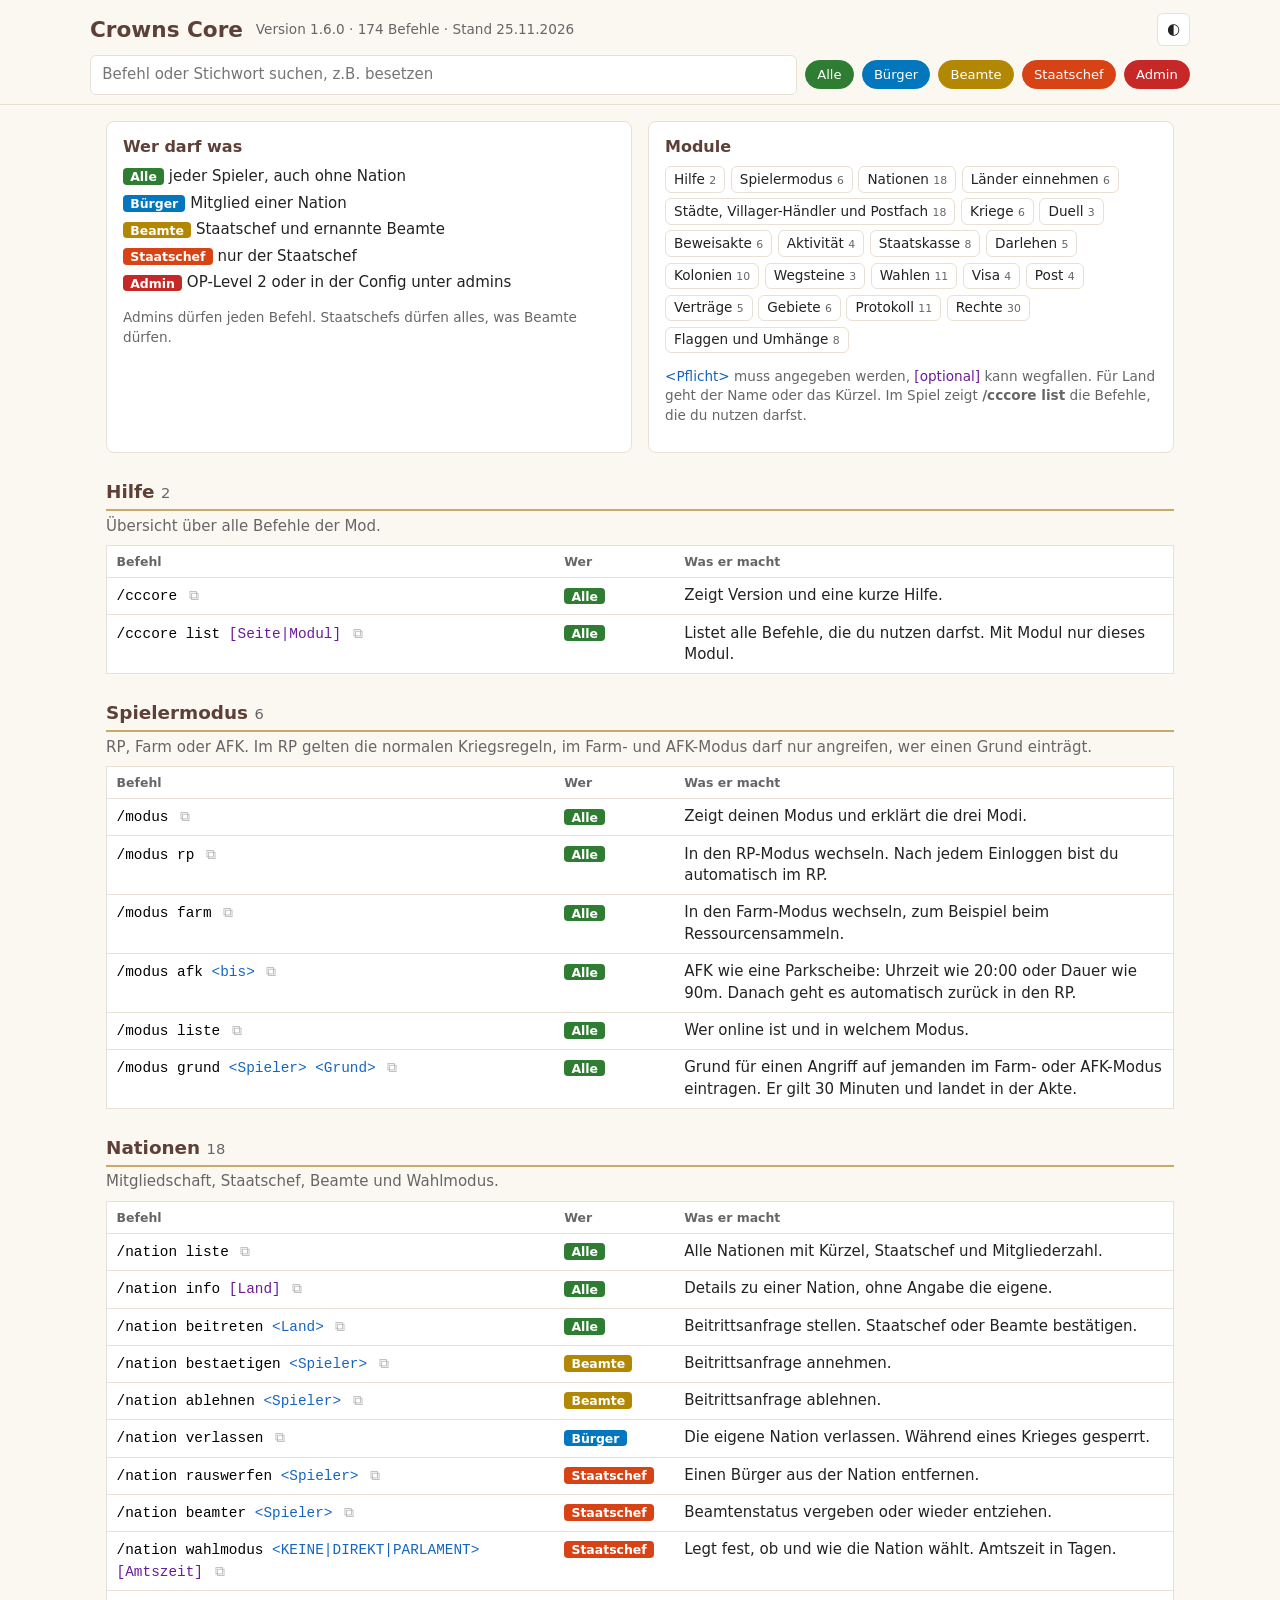
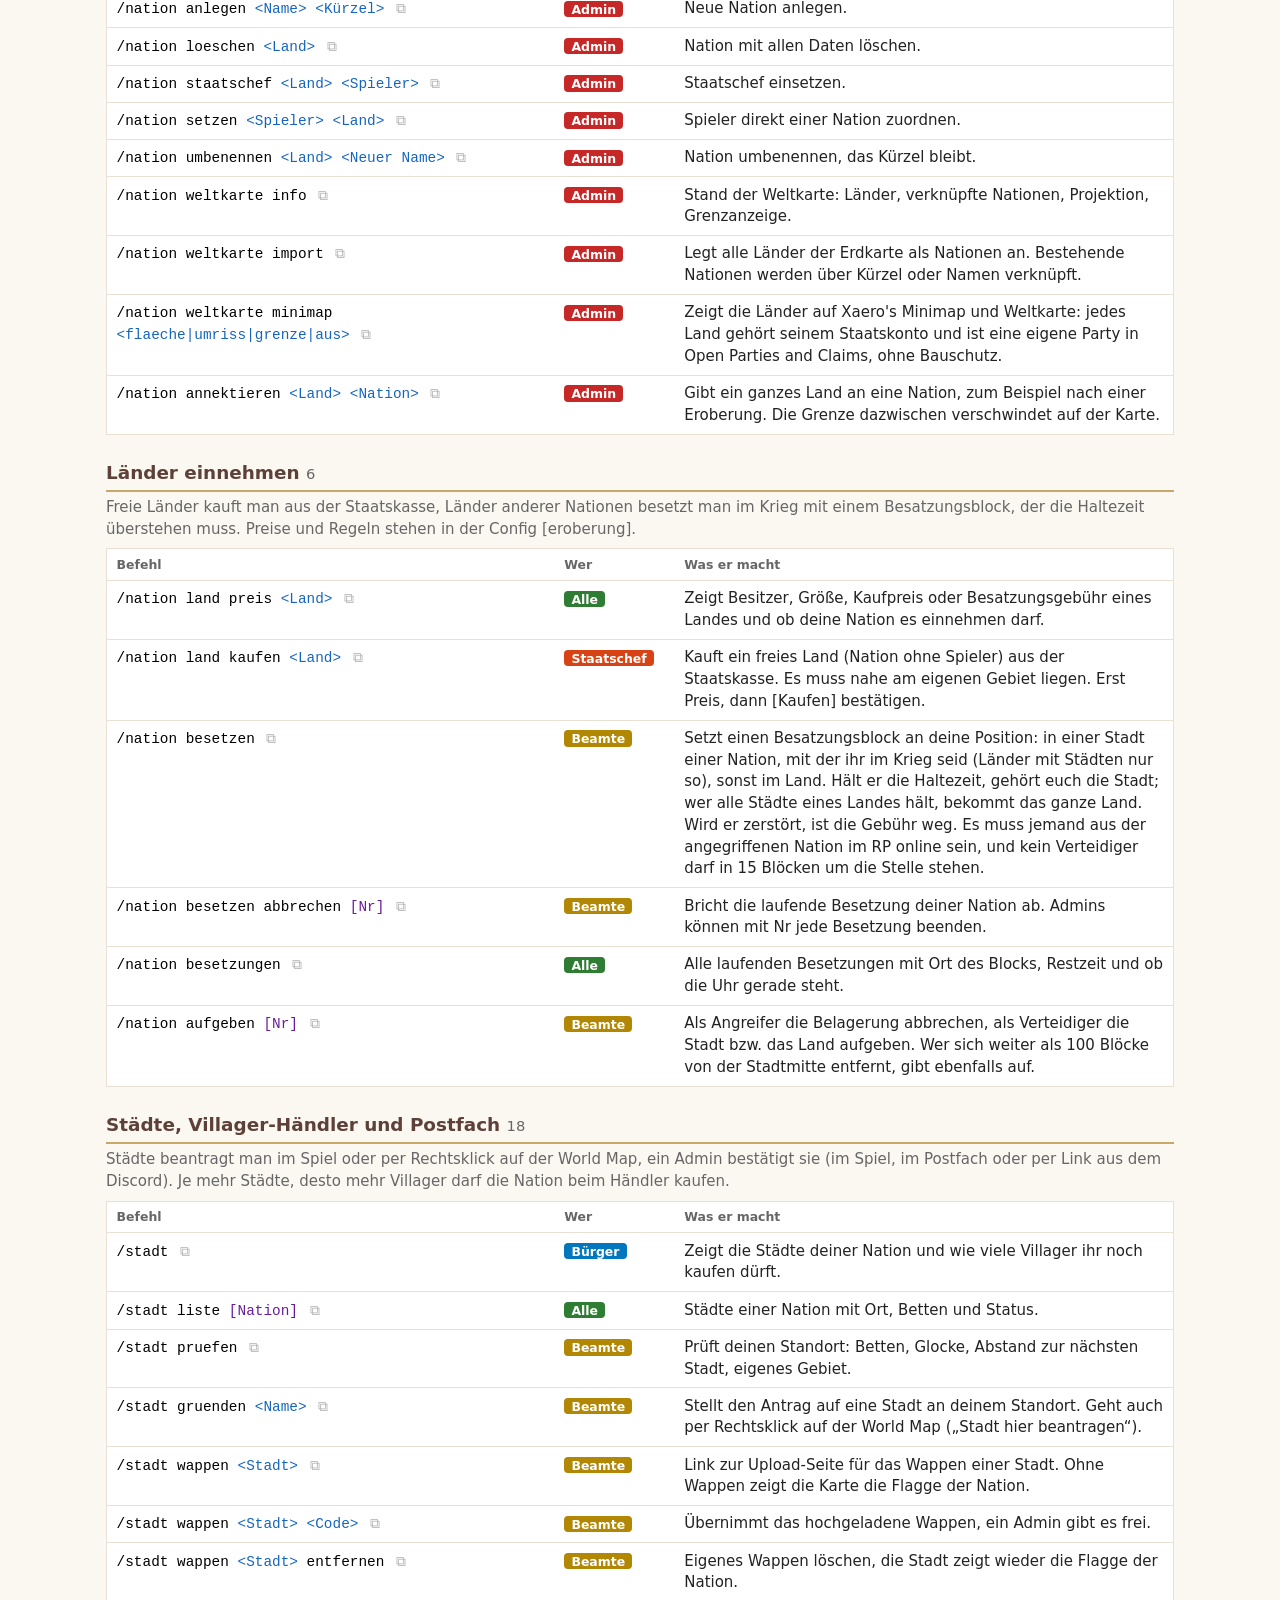
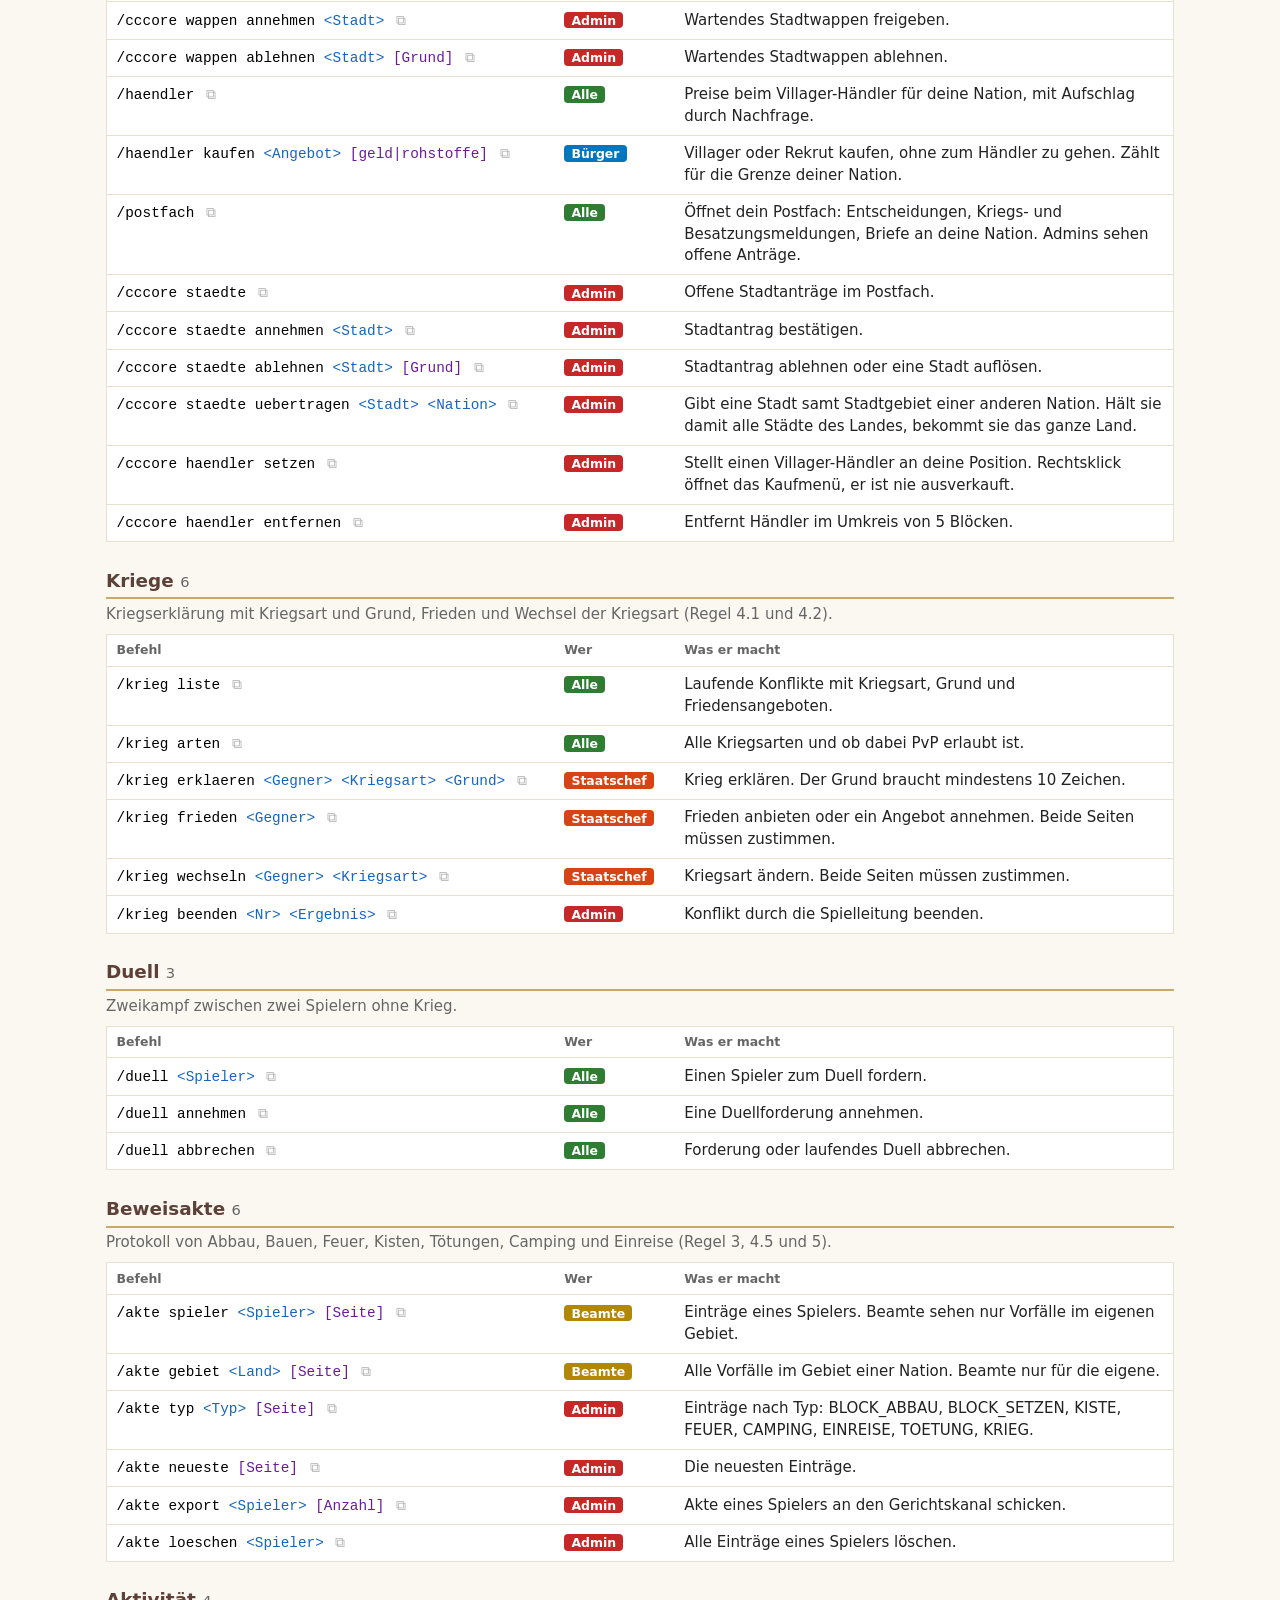
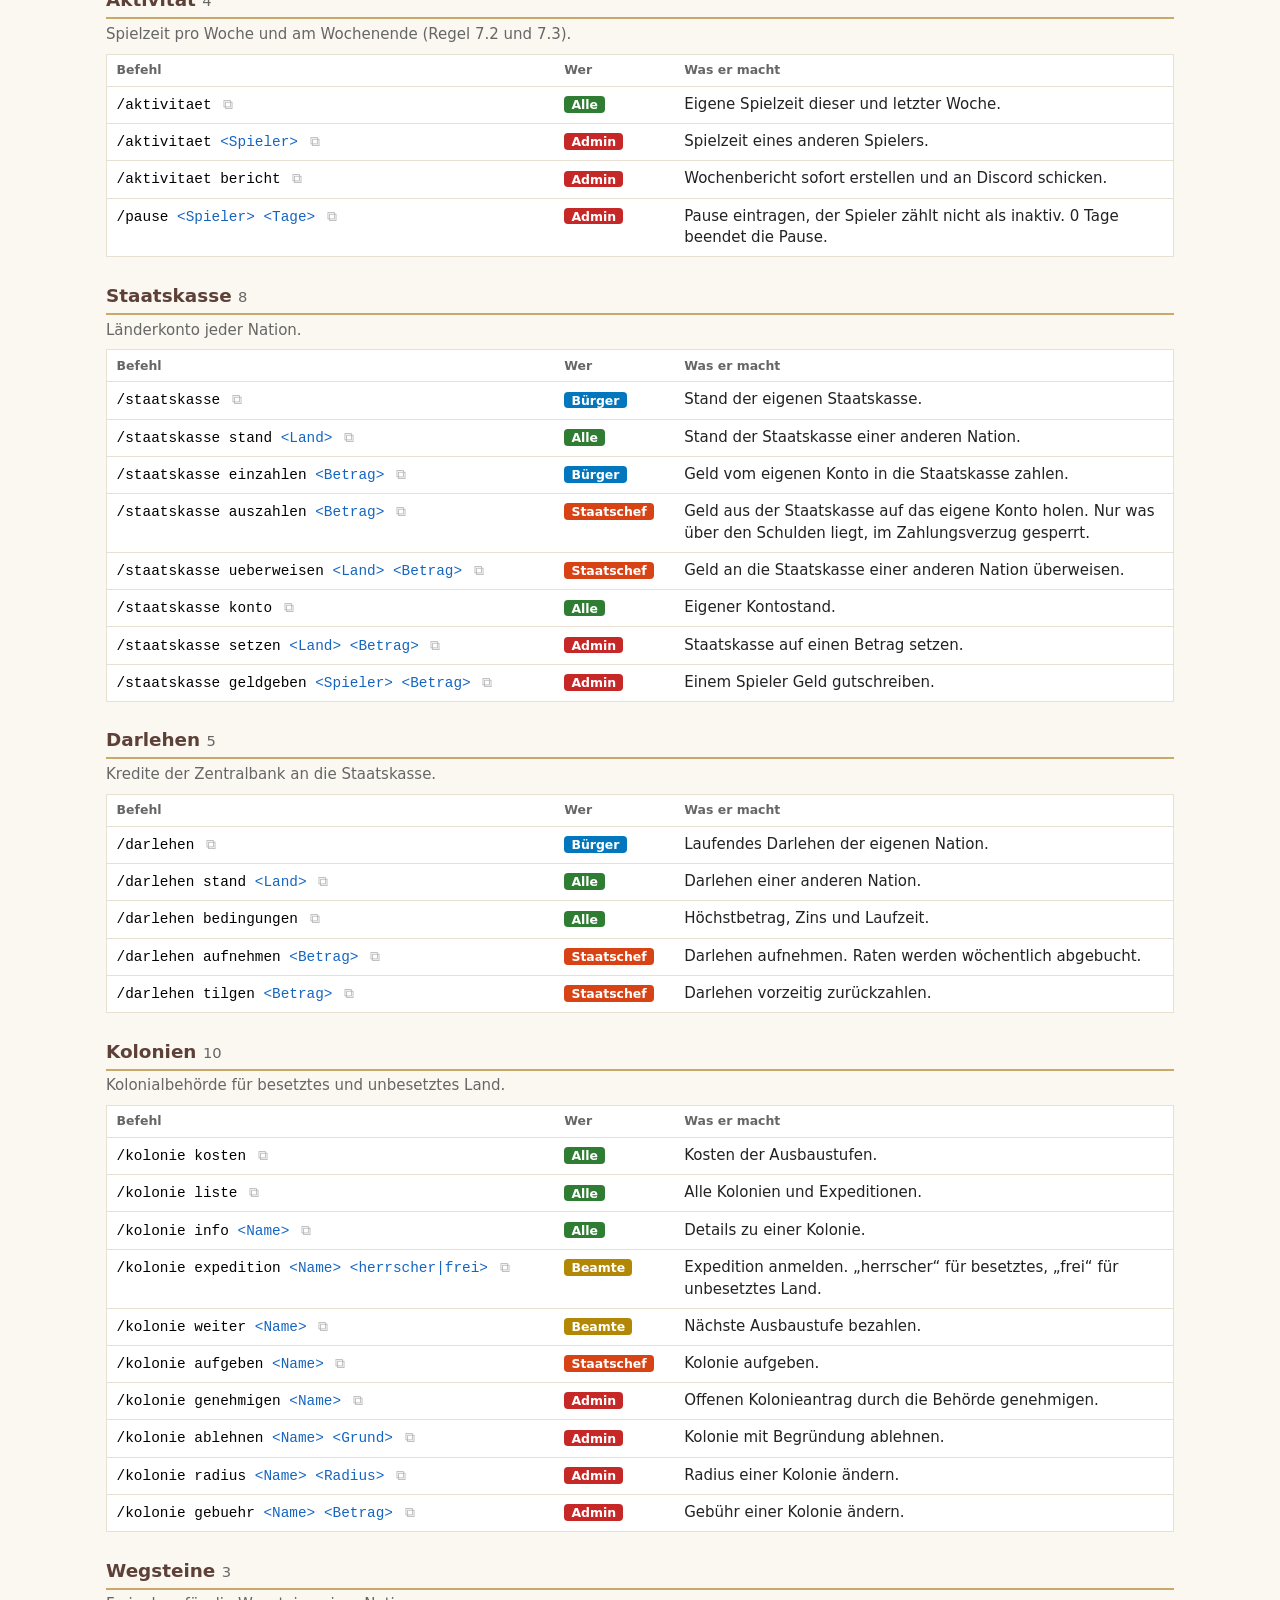
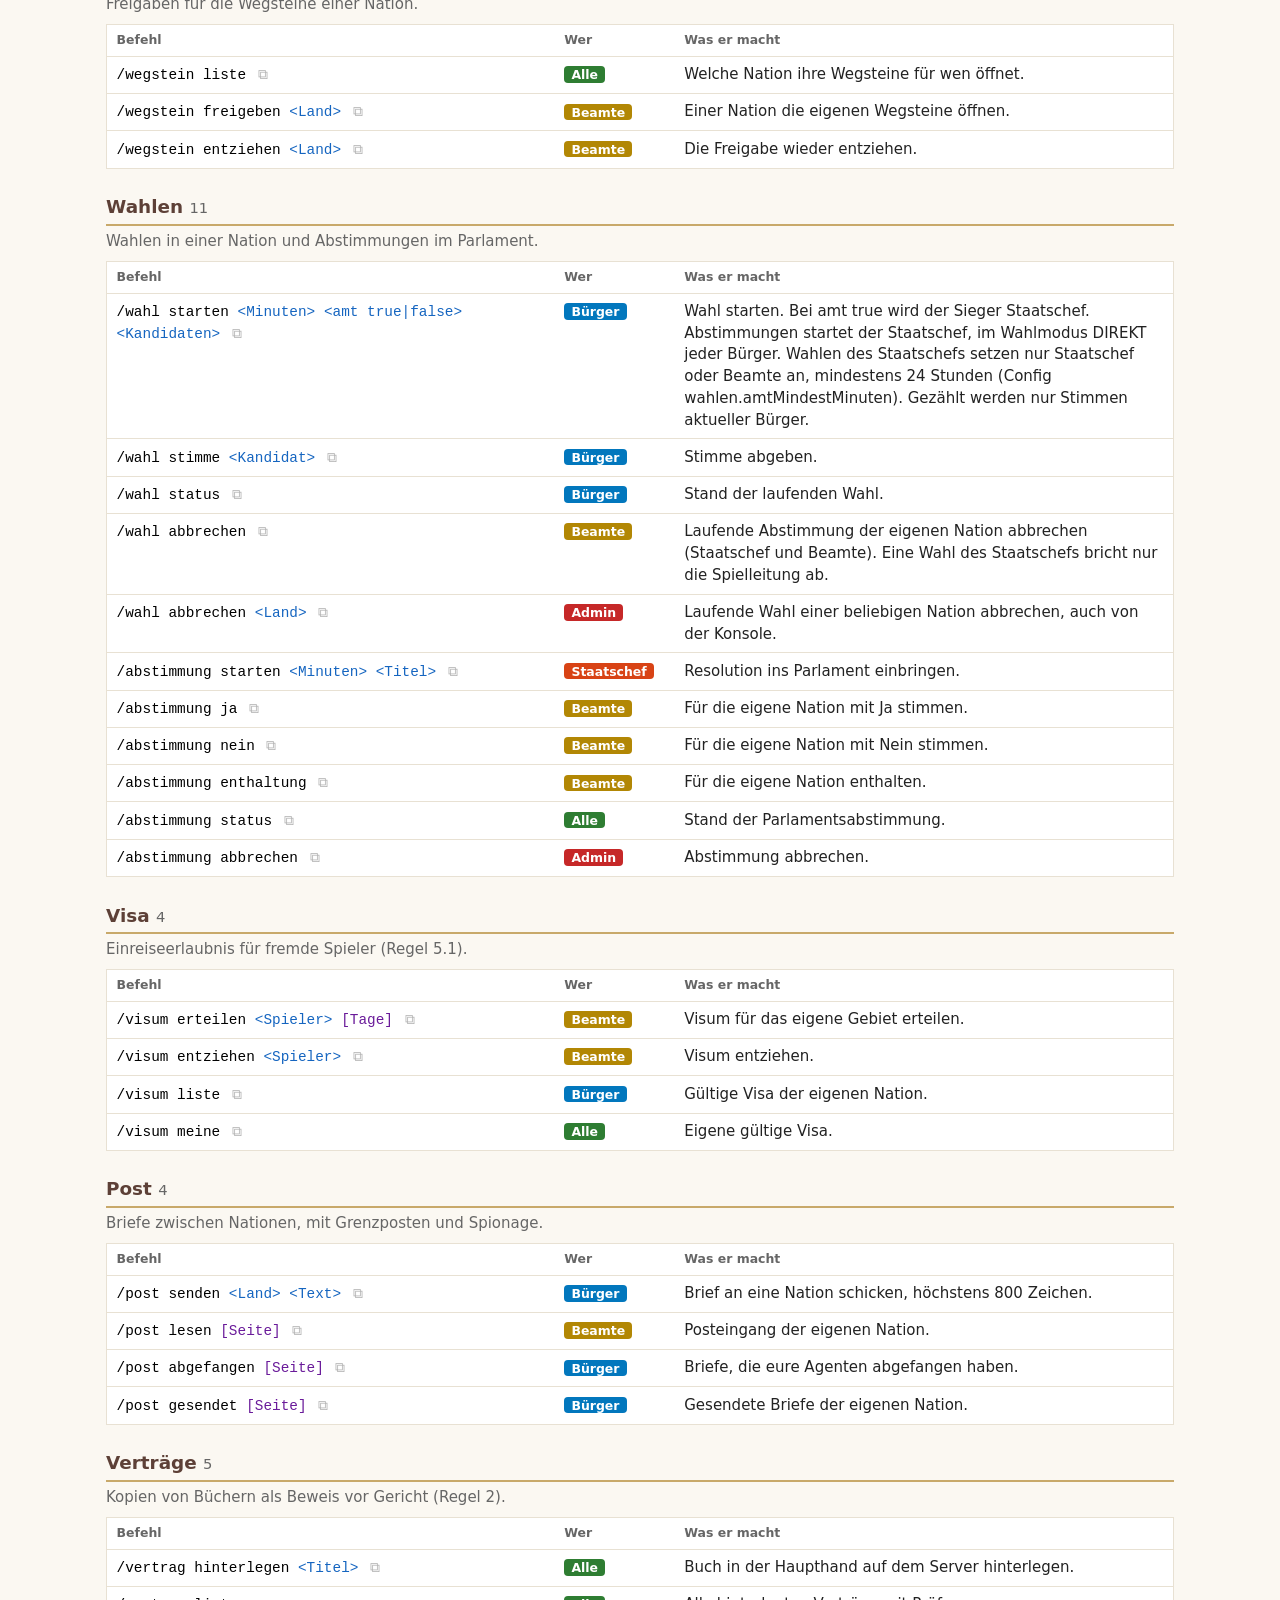
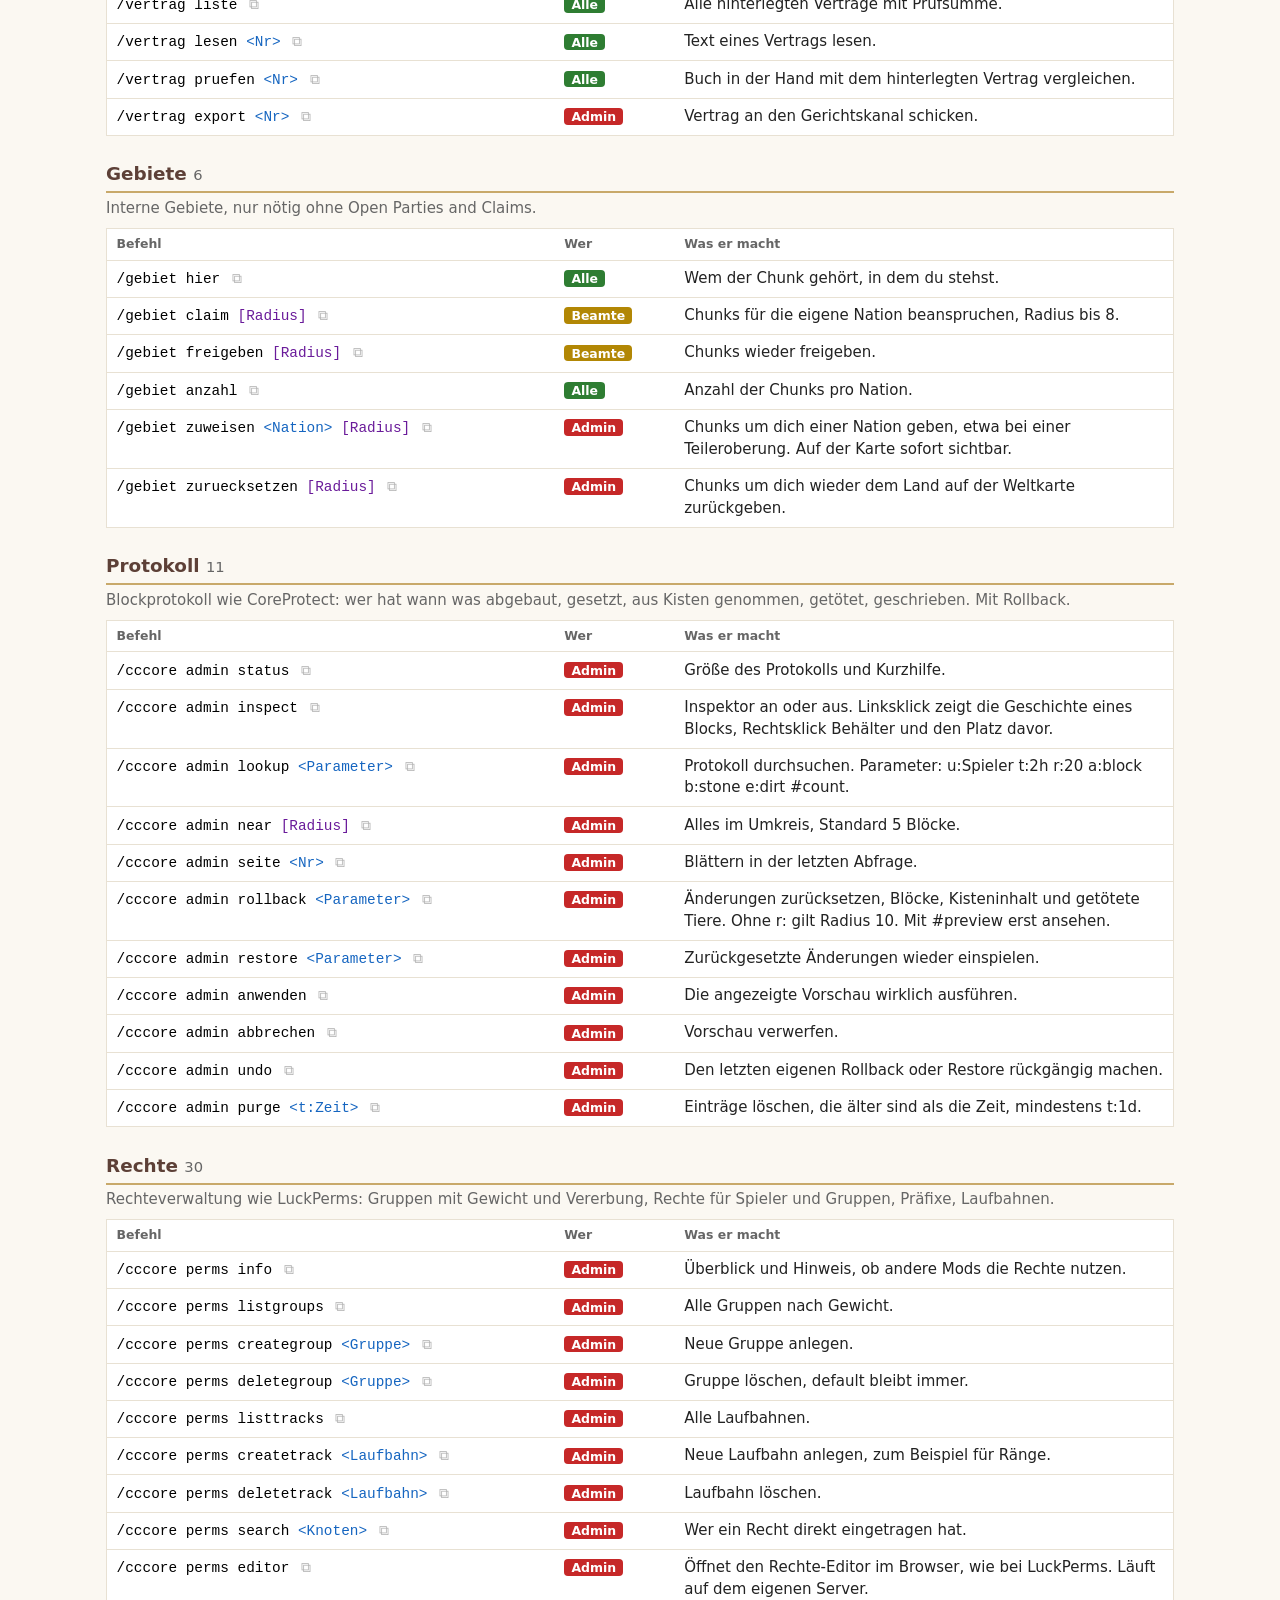
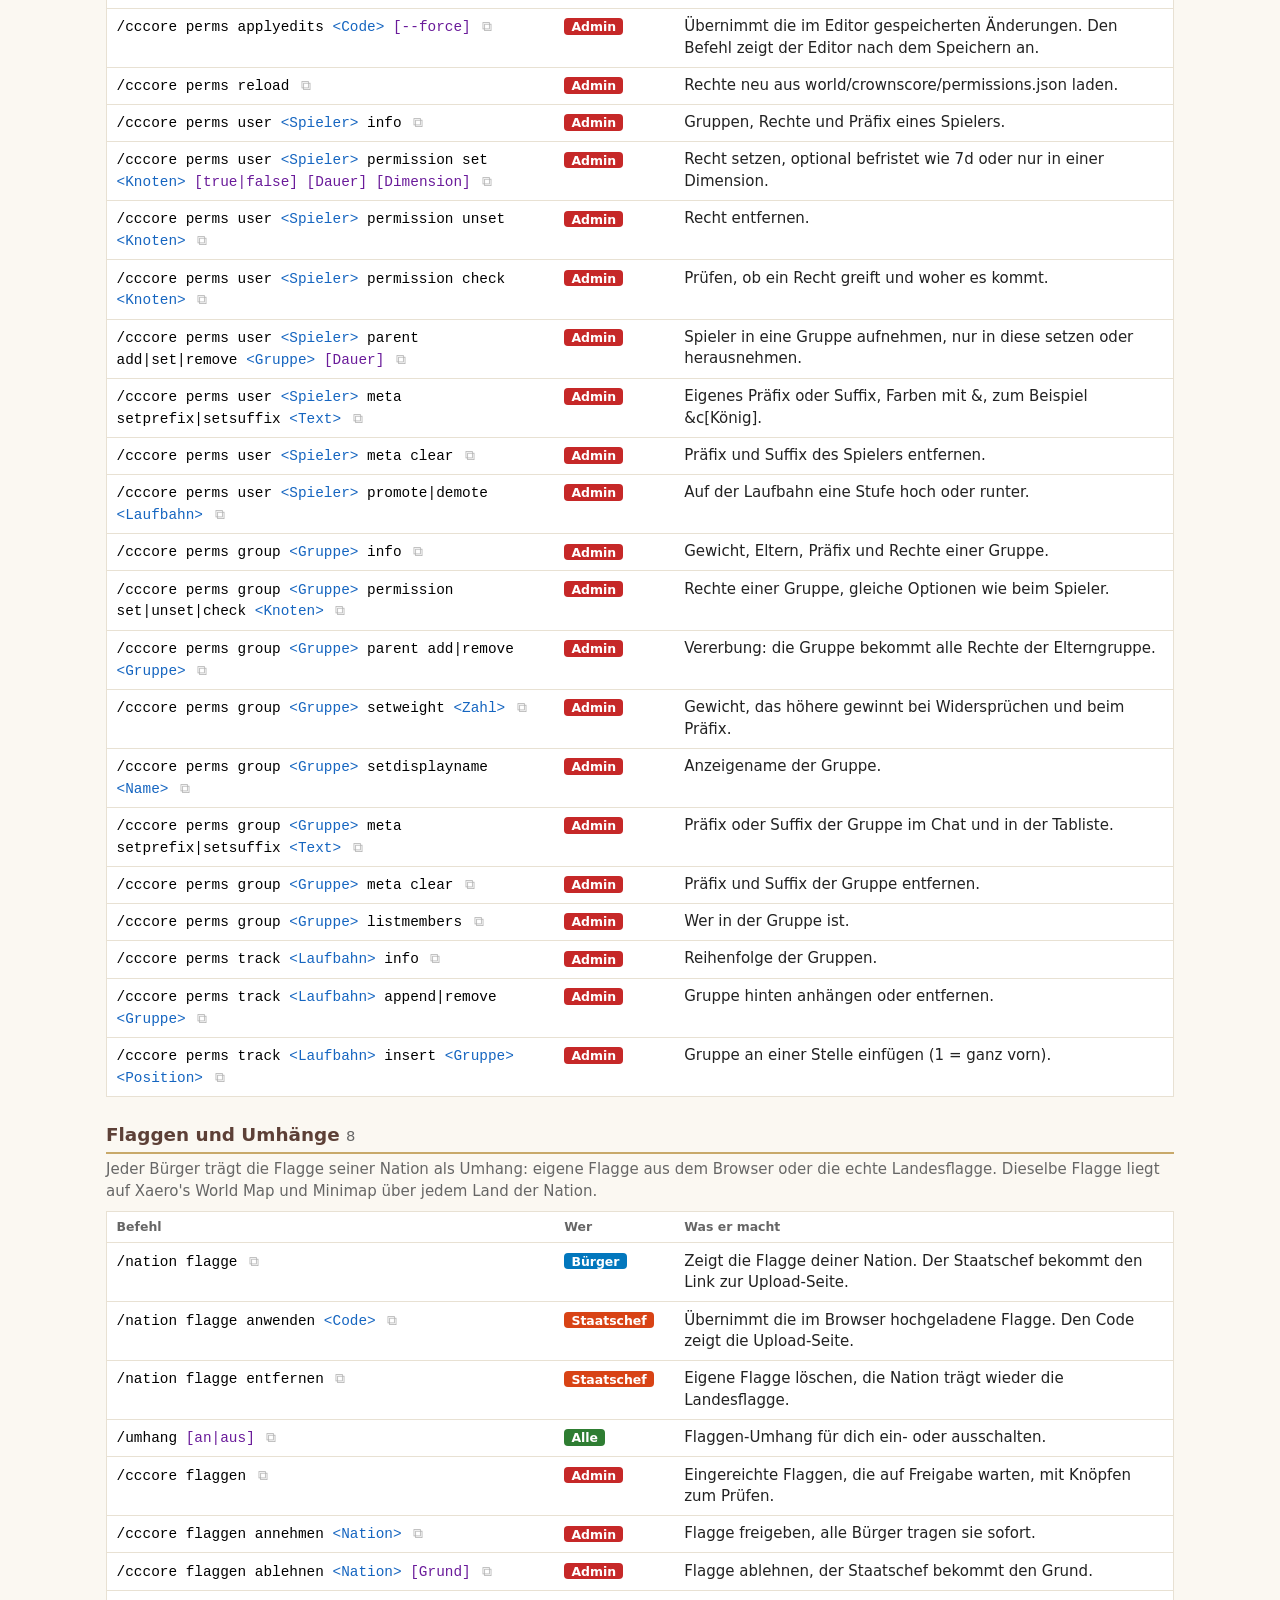
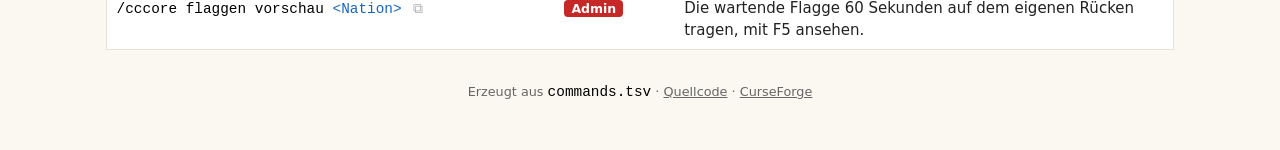
==== commit 7361a2e2: "1.6.0: Verteidiger am Banner blockieren Besetzungen Start nur mit einem Verteidiger im RP online und" ====
--- a/docs/commandliste.html
+++ b/docs/commandliste.html
@@ -2,7 +2,7 @@
 <html lang="de"><head><meta charset="utf-8">
 <meta name="viewport" content="width=device-width, initial-scale=1">
 <title>Crowns Core Befehle</title>
-<meta name="description" content="Alle Befehle der Server-Mod Crowns Core, Version 1.5.13">
+<meta name="description" content="Alle Befehle der Server-Mod Crowns Core, Version 1.6.0">
 <style>
 :root { --bg:#fbf8f2; --fg:#222; --muted:#666; --card:#fff; --line:#e8e1d3; --accent:#5d4037; --gold:#c8a96a;
   --arg:#1565c0; --opt:#6a1b9a; --code:#000; --hover:#f6efe1; color-scheme:light; }
@@ -66,7 +66,7 @@
 </style></head><body>
 <header>
   <div class="top"><h1>Crowns Core</h1>
-    <span class="sub">Version 1.5.13 · 174 Befehle · Stand 25.11.2026</span>
+    <span class="sub">Version 1.6.0 · 174 Befehle · Stand 25.11.2026</span>
     <button type="button" class="theme" id="theme" title="Hell/Dunkel">&#9680;</button></div>
   <div class="tools"><input type="search" id="q" placeholder="Befehl oder Stichwort suchen, z.B. besetzen" autocomplete="off"><button type="button" class="chip on" data-role="ALLE" style="--c:#2e7d32" aria-pressed="true">Alle</button><button type="button" class="chip on" data-role="BUERGER" style="--c:#0277bd" aria-pressed="true">Bürger</button><button type="button" class="chip on" data-role="BEAMTER" style="--c:#b28704" aria-pressed="true">Beamte</button><button type="button" class="chip on" data-role="CHEF" style="--c:#d84315" aria-pressed="true">Staatschef</button><button type="button" class="chip on" data-role="ADMIN" style="--c:#c62828" aria-pressed="true">Admin</button></div>
 </header>
@@ -78,7 +78,7 @@
   <p class="hint"><span class="arg">&lt;Pflicht&gt;</span> muss angegeben werden, <span class="opt">[optional]</span> kann wegfallen.
   Für Land geht der Name oder das Kürzel. Im Spiel zeigt <b>/cccore list</b> die Befehle, die du nutzen darfst.</p></div>
 </div>
-<section id="cccore" data-mod="cccore"><h2>Hilfe <span class="n">2</span></h2><p class="intro">Übersicht über alle Befehle der Mod.</p><div class="scroll"><table><thead><tr><th>Befehl</th><th>Wer</th><th>Was er macht</th></tr></thead><tbody><tr data-role="ALLE"><td class="syn"><code>/cccore</code><button type="button" class="copy" data-cmd="/cccore" title="Kopieren" aria-label="Befehl kopieren">&#10697;</button></td><td class="wer"><span class="role" style="--c:#2e7d32">Alle</span></td><td>Zeigt Version und eine kurze Hilfe.</td></tr><tr data-role="ALLE"><td class="syn"><code>/cccore list <span class="opt">[Seite|Modul]</span></code><button type="button" class="copy" data-cmd="/cccore list [Seite|Modul]" title="Kopieren" aria-label="Befehl kopieren">&#10697;</button></td><td class="wer"><span class="role" style="--c:#2e7d32">Alle</span></td><td>Listet alle Befehle, die du nutzen darfst. Mit Modul nur dieses Modul.</td></tr></tbody></table></div></section><section id="modus" data-mod="modus"><h2>Spielermodus <span class="n">6</span></h2><p class="intro">RP, Farm oder AFK. Im RP gelten die normalen Kriegsregeln, im Farm- und AFK-Modus darf nur angreifen, wer einen Grund einträgt.</p><div class="scroll"><table><thead><tr><th>Befehl</th><th>Wer</th><th>Was er macht</th></tr></thead><tbody><tr data-role="ALLE"><td class="syn"><code>/modus</code><button type="button" class="copy" data-cmd="/modus" title="Kopieren" aria-label="Befehl kopieren">&#10697;</button></td><td class="wer"><span class="role" style="--c:#2e7d32">Alle</span></td><td>Zeigt deinen Modus und erklärt die drei Modi.</td></tr><tr data-role="ALLE"><td class="syn"><code>/modus rp</code><button type="button" class="copy" data-cmd="/modus rp" title="Kopieren" aria-label="Befehl kopieren">&#10697;</button></td><td class="wer"><span class="role" style="--c:#2e7d32">Alle</span></td><td>In den RP-Modus wechseln. Nach jedem Einloggen bist du automatisch im RP.</td></tr><tr data-role="ALLE"><td class="syn"><code>/modus farm</code><button type="button" class="copy" data-cmd="/modus farm" title="Kopieren" aria-label="Befehl kopieren">&#10697;</button></td><td class="wer"><span class="role" style="--c:#2e7d32">Alle</span></td><td>In den Farm-Modus wechseln, zum Beispiel beim Ressourcensammeln.</td></tr><tr data-role="ALLE"><td class="syn"><code>/modus afk <span class="arg">&lt;bis&gt;</span></code><button type="button" class="copy" data-cmd="/modus afk &lt;bis&gt;" title="Kopieren" aria-label="Befehl kopieren">&#10697;</button></td><td class="wer"><span class="role" style="--c:#2e7d32">Alle</span></td><td>AFK wie eine Parkscheibe: Uhrzeit wie 20:00 oder Dauer wie 90m. Danach geht es automatisch zurück in den RP.</td></tr><tr data-role="ALLE"><td class="syn"><code>/modus liste</code><button type="button" class="copy" data-cmd="/modus liste" title="Kopieren" aria-label="Befehl kopieren">&#10697;</button></td><td class="wer"><span class="role" style="--c:#2e7d32">Alle</span></td><td>Wer online ist und in welchem Modus.</td></tr><tr data-role="ALLE"><td class="syn"><code>/modus grund <span class="arg">&lt;Spieler&gt;</span> <span class="arg">&lt;Grund&gt;</span></code><button type="button" class="copy" data-cmd="/modus grund &lt;Spieler&gt; &lt;Grund&gt;" title="Kopieren" aria-label="Befehl kopieren">&#10697;</button></td><td class="wer"><span class="role" style="--c:#2e7d32">Alle</span></td><td>Grund für einen Angriff auf jemanden im Farm- oder AFK-Modus eintragen. Er gilt 30 Minuten und landet in der Akte.</td></tr></tbody></table></div></section><section id="nation" data-mod="nation"><h2>Nationen <span class="n">18</span></h2><p class="intro">Mitgliedschaft, Staatschef, Beamte und Wahlmodus.</p><div class="scroll"><table><thead><tr><th>Befehl</th><th>Wer</th><th>Was er macht</th></tr></thead><tbody><tr data-role="ALLE"><td class="syn"><code>/nation liste</code><button type="button" class="copy" data-cmd="/nation liste" title="Kopieren" aria-label="Befehl kopieren">&#10697;</button></td><td class="wer"><span class="role" style="--c:#2e7d32">Alle</span></td><td>Alle Nationen mit Kürzel, Staatschef und Mitgliederzahl.</td></tr><tr data-role="ALLE"><td class="syn"><code>/nation info <span class="opt">[Land]</span></code><button type="button" class="copy" data-cmd="/nation info [Land]" title="Kopieren" aria-label="Befehl kopieren">&#10697;</button></td><td class="wer"><span class="role" style="--c:#2e7d32">Alle</span></td><td>Details zu einer Nation, ohne Angabe die eigene.</td></tr><tr data-role="ALLE"><td class="syn"><code>/nation beitreten <span class="arg">&lt;Land&gt;</span></code><button type="button" class="copy" data-cmd="/nation beitreten &lt;Land&gt;" title="Kopieren" aria-label="Befehl kopieren">&#10697;</button></td><td class="wer"><span class="role" style="--c:#2e7d32">Alle</span></td><td>Beitrittsanfrage stellen. Staatschef oder Beamte bestätigen.</td></tr><tr data-role="BEAMTER"><td class="syn"><code>/nation bestaetigen <span class="arg">&lt;Spieler&gt;</span></code><button type="button" class="copy" data-cmd="/nation bestaetigen &lt;Spieler&gt;" title="Kopieren" aria-label="Befehl kopieren">&#10697;</button></td><td class="wer"><span class="role" style="--c:#b28704">Beamte</span></td><td>Beitrittsanfrage annehmen.</td></tr><tr data-role="BEAMTER"><td class="syn"><code>/nation ablehnen <span class="arg">&lt;Spieler&gt;</span></code><button type="button" class="copy" data-cmd="/nation ablehnen &lt;Spieler&gt;" title="Kopieren" aria-label="Befehl kopieren">&#10697;</button></td><td class="wer"><span class="role" style="--c:#b28704">Beamte</span></td><td>Beitrittsanfrage ablehnen.</td></tr><tr data-role="BUERGER"><td class="syn"><code>/nation verlassen</code><button type="button" class="copy" data-cmd="/nation verlassen" title="Kopieren" aria-label="Befehl kopieren">&#10697;</button></td><td class="wer"><span class="role" style="--c:#0277bd">Bürger</span></td><td>Die eigene Nation verlassen. Während eines Krieges gesperrt.</td></tr><tr data-role="CHEF"><td class="syn"><code>/nation rauswerfen <span class="arg">&lt;Spieler&gt;</span></code><button type="button" class="copy" data-cmd="/nation rauswerfen &lt;Spieler&gt;" title="Kopieren" aria-label="Befehl kopieren">&#10697;</button></td><td class="wer"><span class="role" style="--c:#d84315">Staatschef</span></td><td>Einen Bürger aus der Nation entfernen.</td></tr><tr data-role="CHEF"><td class="syn"><code>/nation beamter <span class="arg">&lt;Spieler&gt;</span></code><button type="button" class="copy" data-cmd="/nation beamter &lt;Spieler&gt;" title="Kopieren" aria-label="Befehl kopieren">&#10697;</button></td><td class="wer"><span class="role" style="--c:#d84315">Staatschef</span></td><td>Beamtenstatus vergeben oder wieder entziehen.</td></tr><tr data-role="CHEF"><td class="syn"><code>/nation wahlmodus <span class="arg">&lt;KEINE|DIREKT|PARLAMENT&gt;</span> <span class="opt">[Amtszeit]</span></code><button type="button" class="copy" data-cmd="/nation wahlmodus &lt;KEINE|DIREKT|PARLAMENT&gt; [Amtszeit]" title="Kopieren" aria-label="Befehl kopieren">&#10697;</button></td><td class="wer"><span class="role" style="--c:#d84315">Staatschef</span></td><td>Legt fest, ob und wie die Nation wählt. Amtszeit in Tagen.</td></tr><tr data-role="ADMIN"><td class="syn"><code>/nation anlegen <span class="arg">&lt;Name&gt;</span> <span class="arg">&lt;Kürzel&gt;</span></code><button type="button" class="copy" data-cmd="/nation anlegen &lt;Name&gt; &lt;Kürzel&gt;" title="Kopieren" aria-label="Befehl kopieren">&#10697;</button></td><td class="wer"><span class="role" style="--c:#c62828">Admin</span></td><td>Neue Nation anlegen.</td></tr><tr data-role="ADMIN"><td class="syn"><code>/nation loeschen <span class="arg">&lt;Land&gt;</span></code><button type="button" class="copy" data-cmd="/nation loeschen &lt;Land&gt;" title="Kopieren" aria-label="Befehl kopieren">&#10697;</button></td><td class="wer"><span class="role" style="--c:#c62828">Admin</span></td><td>Nation mit allen Daten löschen.</td></tr><tr data-role="ADMIN"><td class="syn"><code>/nation staatschef <span class="arg">&lt;Land&gt;</span> <span class="arg">&lt;Spieler&gt;</span></code><button type="button" class="copy" data-cmd="/nation staatschef &lt;Land&gt; &lt;Spieler&gt;" title="Kopieren" aria-label="Befehl kopieren">&#10697;</button></td><td class="wer"><span class="role" style="--c:#c62828">Admin</span></td><td>Staatschef einsetzen.</td></tr><tr data-role="ADMIN"><td class="syn"><code>/nation setzen <span class="arg">&lt;Spieler&gt;</span> <span class="arg">&lt;Land&gt;</span></code><button type="button" class="copy" data-cmd="/nation setzen &lt;Spieler&gt; &lt;Land&gt;" title="Kopieren" aria-label="Befehl kopieren">&#10697;</button></td><td class="wer"><span class="role" style="--c:#c62828">Admin</span></td><td>Spieler direkt einer Nation zuordnen.</td></tr><tr data-role="ADMIN"><td class="syn"><code>/nation umbenennen <span class="arg">&lt;Land&gt;</span> <span class="arg">&lt;Neuer Name&gt;</span></code><button type="button" class="copy" data-cmd="/nation umbenennen &lt;Land&gt; &lt;Neuer Name&gt;" title="Kopieren" aria-label="Befehl kopieren">&#10697;</button></td><td class="wer"><span class="role" style="--c:#c62828">Admin</span></td><td>Nation umbenennen, das Kürzel bleibt.</td></tr><tr data-role="ADMIN"><td class="syn"><code>/nation weltkarte info</code><button type="button" class="copy" data-cmd="/nation weltkarte info" title="Kopieren" aria-label="Befehl kopieren">&#10697;</button></td><td class="wer"><span class="role" style="--c:#c62828">Admin</span></td><td>Stand der Weltkarte: Länder, verknüpfte Nationen, Projektion, Grenzanzeige.</td></tr><tr data-role="ADMIN"><td class="syn"><code>/nation weltkarte import</code><button type="button" class="copy" data-cmd="/nation weltkarte import" title="Kopieren" aria-label="Befehl kopieren">&#10697;</button></td><td class="wer"><span class="role" style="--c:#c62828">Admin</span></td><td>Legt alle Länder der Erdkarte als Nationen an. Bestehende Nationen werden über Kürzel oder Namen verknüpft.</td></tr><tr data-role="ADMIN"><td class="syn"><code>/nation weltkarte minimap <span class="arg">&lt;flaeche|umriss|grenze|aus&gt;</span></code><button type="button" class="copy" data-cmd="/nation weltkarte minimap &lt;flaeche|umriss|grenze|aus&gt;" title="Kopieren" aria-label="Befehl kopieren">&#10697;</button></td><td class="wer"><span class="role" style="--c:#c62828">Admin</span></td><td>Zeigt die Länder auf Xaero&#x27;s Minimap und Weltkarte: jedes Land gehört seinem Staatskonto und ist eine eigene Party in Open Parties and Claims, ohne Bauschutz.</td></tr><tr data-role="ADMIN"><td class="syn"><code>/nation annektieren <span class="arg">&lt;Land&gt;</span> <span class="arg">&lt;Nation&gt;</span></code><button type="button" class="copy" data-cmd="/nation annektieren &lt;Land&gt; &lt;Nation&gt;" title="Kopieren" aria-label="Befehl kopieren">&#10697;</button></td><td class="wer"><span class="role" style="--c:#c62828">Admin</span></td><td>Gibt ein ganzes Land an eine Nation, zum Beispiel nach einer Eroberung. Die Grenze dazwischen verschwindet auf der Karte.</td></tr></tbody></table></div></section><section id="eroberung" data-mod="eroberung"><h2>Länder einnehmen <span class="n">6</span></h2><p class="intro">Freie Länder kauft man aus der Staatskasse, Länder anderer Nationen besetzt man im Krieg mit einem Besatzungsblock, der die Haltezeit überstehen muss. Preise und Regeln stehen in der Config [eroberung].</p><div class="scroll"><table><thead><tr><th>Befehl</th><th>Wer</th><th>Was er macht</th></tr></thead><tbody><tr data-role="ALLE"><td class="syn"><code>/nation land preis <span class="arg">&lt;Land&gt;</span></code><button type="button" class="copy" data-cmd="/nation land preis &lt;Land&gt;" title="Kopieren" aria-label="Befehl kopieren">&#10697;</button></td><td class="wer"><span class="role" style="--c:#2e7d32">Alle</span></td><td>Zeigt Besitzer, Größe, Kaufpreis oder Besatzungsgebühr eines Landes und ob deine Nation es einnehmen darf.</td></tr><tr data-role="CHEF"><td class="syn"><code>/nation land kaufen <span class="arg">&lt;Land&gt;</span></code><button type="button" class="copy" data-cmd="/nation land kaufen &lt;Land&gt;" title="Kopieren" aria-label="Befehl kopieren">&#10697;</button></td><td class="wer"><span class="role" style="--c:#d84315">Staatschef</span></td><td>Kauft ein freies Land (Nation ohne Spieler) aus der Staatskasse. Es muss nahe am eigenen Gebiet liegen. Erst Preis, dann [Kaufen] bestätigen.</td></tr><tr data-role="BEAMTER"><td class="syn"><code>/nation besetzen</code><button type="button" class="copy" data-cmd="/nation besetzen" title="Kopieren" aria-label="Befehl kopieren">&#10697;</button></td><td class="wer"><span class="role" style="--c:#b28704">Beamte</span></td><td>Setzt einen Besatzungsblock an deine Position: in einer Stadt einer Nation, mit der ihr im Krieg seid (Länder mit Städten nur so), sonst im Land. Hält er die Haltezeit, gehört euch die Stadt; wer alle Städte eines Landes hält, bekommt das ganze Land. Wird er zerstört, ist die Gebühr weg.</td></tr><tr data-role="BEAMTER"><td class="syn"><code>/nation besetzen abbrechen <span class="opt">[Nr]</span></code><button type="button" class="copy" data-cmd="/nation besetzen abbrechen [Nr]" title="Kopieren" aria-label="Befehl kopieren">&#10697;</button></td><td class="wer"><span class="role" style="--c:#b28704">Beamte</span></td><td>Bricht die laufende Besetzung deiner Nation ab. Admins können mit Nr jede Besetzung beenden.</td></tr><tr data-role="ALLE"><td class="syn"><code>/nation besetzungen</code><button type="button" class="copy" data-cmd="/nation besetzungen" title="Kopieren" aria-label="Befehl kopieren">&#10697;</button></td><td class="wer"><span class="role" style="--c:#2e7d32">Alle</span></td><td>Alle laufenden Besetzungen mit Ort des Blocks und Restzeit.</td></tr><tr data-role="BEAMTER"><td class="syn"><code>/nation aufgeben <span class="opt">[Nr]</span></code><button type="button" class="copy" data-cmd="/nation aufgeben [Nr]" title="Kopieren" aria-label="Befehl kopieren">&#10697;</button></td><td class="wer"><span class="role" style="--c:#b28704">Beamte</span></td><td>Als Angreifer die Belagerung abbrechen, als Verteidiger die Stadt bzw. das Land aufgeben. Wer sich weiter als 100 Blöcke von der Stadtmitte entfernt, gibt ebenfalls auf.</td></tr></tbody></table></div></section><section id="staedte" data-mod="staedte"><h2>Städte, Villager-Händler und Postfach <span class="n">18</span></h2><p class="intro">Städte beantragt man im Spiel oder per Rechtsklick auf der World Map, ein Admin bestätigt sie (im Spiel, im Postfach oder per Link aus dem Discord). Je mehr Städte, desto mehr Villager darf die Nation beim Händler kaufen.</p><div class="scroll"><table><thead><tr><th>Befehl</th><th>Wer</th><th>Was er macht</th></tr></thead><tbody><tr data-role="BUERGER"><td class="syn"><code>/stadt</code><button type="button" class="copy" data-cmd="/stadt" title="Kopieren" aria-label="Befehl kopieren">&#10697;</button></td><td class="wer"><span class="role" style="--c:#0277bd">Bürger</span></td><td>Zeigt die Städte deiner Nation und wie viele Villager ihr noch kaufen dürft.</td></tr><tr data-role="ALLE"><td class="syn"><code>/stadt liste <span class="opt">[Nation]</span></code><button type="button" class="copy" data-cmd="/stadt liste [Nation]" title="Kopieren" aria-label="Befehl kopieren">&#10697;</button></td><td class="wer"><span class="role" style="--c:#2e7d32">Alle</span></td><td>Städte einer Nation mit Ort, Betten und Status.</td></tr><tr data-role="BEAMTER"><td class="syn"><code>/stadt pruefen</code><button type="button" class="copy" data-cmd="/stadt pruefen" title="Kopieren" aria-label="Befehl kopieren">&#10697;</button></td><td class="wer"><span class="role" style="--c:#b28704">Beamte</span></td><td>Prüft deinen Standort: Betten, Glocke, Abstand zur nächsten Stadt, eigenes Gebiet.</td></tr><tr data-role="BEAMTER"><td class="syn"><code>/stadt gruenden <span class="arg">&lt;Name&gt;</span></code><button type="button" class="copy" data-cmd="/stadt gruenden &lt;Name&gt;" title="Kopieren" aria-label="Befehl kopieren">&#10697;</button></td><td class="wer"><span class="role" style="--c:#b28704">Beamte</span></td><td>Stellt den Antrag auf eine Stadt an deinem Standort. Geht auch per Rechtsklick auf der World Map („Stadt hier beantragen“).</td></tr><tr data-role="BEAMTER"><td class="syn"><code>/stadt wappen <span class="arg">&lt;Stadt&gt;</span></code><button type="button" class="copy" data-cmd="/stadt wappen &lt;Stadt&gt;" title="Kopieren" aria-label="Befehl kopieren">&#10697;</button></td><td class="wer"><span class="role" style="--c:#b28704">Beamte</span></td><td>Link zur Upload-Seite für das Wappen einer Stadt. Ohne Wappen zeigt die Karte die Flagge der Nation.</td></tr><tr data-role="BEAMTER"><td class="syn"><code>/stadt wappen <span class="arg">&lt;Stadt&gt;</span> <span class="arg">&lt;Code&gt;</span></code><button type="button" class="copy" data-cmd="/stadt wappen &lt;Stadt&gt; &lt;Code&gt;" title="Kopieren" aria-label="Befehl kopieren">&#10697;</button></td><td class="wer"><span class="role" style="--c:#b28704">Beamte</span></td><td>Übernimmt das hochgeladene Wappen, ein Admin gibt es frei.</td></tr><tr data-role="BEAMTER"><td class="syn"><code>/stadt wappen <span class="arg">&lt;Stadt&gt;</span> entfernen</code><button type="button" class="copy" data-cmd="/stadt wappen &lt;Stadt&gt; entfernen" title="Kopieren" aria-label="Befehl kopieren">&#10697;</button></td><td class="wer"><span class="role" style="--c:#b28704">Beamte</span></td><td>Eigenes Wappen löschen, die Stadt zeigt wieder die Flagge der Nation.</td></tr><tr data-role="ADMIN"><td class="syn"><code>/cccore wappen annehmen <span class="arg">&lt;Stadt&gt;</span></code><button type="button" class="copy" data-cmd="/cccore wappen annehmen &lt;Stadt&gt;" title="Kopieren" aria-label="Befehl kopieren">&#10697;</button></td><td class="wer"><span class="role" style="--c:#c62828">Admin</span></td><td>Wartendes Stadtwappen freigeben.</td></tr><tr data-role="ADMIN"><td class="syn"><code>/cccore wappen ablehnen <span class="arg">&lt;Stadt&gt;</span> <span class="opt">[Grund]</span></code><button type="button" class="copy" data-cmd="/cccore wappen ablehnen &lt;Stadt&gt; [Grund]" title="Kopieren" aria-label="Befehl kopieren">&#10697;</button></td><td class="wer"><span class="role" style="--c:#c62828">Admin</span></td><td>Wartendes Stadtwappen ablehnen.</td></tr><tr data-role="ALLE"><td class="syn"><code>/haendler</code><button type="button" class="copy" data-cmd="/haendler" title="Kopieren" aria-label="Befehl kopieren">&#10697;</button></td><td class="wer"><span class="role" style="--c:#2e7d32">Alle</span></td><td>Preise beim Villager-Händler für deine Nation, mit Aufschlag durch Nachfrage.</td></tr><tr data-role="BUERGER"><td class="syn"><code>/haendler kaufen <span class="arg">&lt;Angebot&gt;</span> <span class="opt">[geld|rohstoffe]</span></code><button type="button" class="copy" data-cmd="/haendler kaufen &lt;Angebot&gt; [geld|rohstoffe]" title="Kopieren" aria-label="Befehl kopieren">&#10697;</button></td><td class="wer"><span class="role" style="--c:#0277bd">Bürger</span></td><td>Villager oder Rekrut kaufen, ohne zum Händler zu gehen. Zählt für die Grenze deiner Nation.</td></tr><tr data-role="ALLE"><td class="syn"><code>/postfach</code><button type="button" class="copy" data-cmd="/postfach" title="Kopieren" aria-label="Befehl kopieren">&#10697;</button></td><td class="wer"><span class="role" style="--c:#2e7d32">Alle</span></td><td>Öffnet dein Postfach: Entscheidungen, Kriegs- und Besatzungsmeldungen, Briefe an deine Nation. Admins sehen offene Anträge.</td></tr><tr data-role="ADMIN"><td class="syn"><code>/cccore staedte</code><button type="button" class="copy" data-cmd="/cccore staedte" title="Kopieren" aria-label="Befehl kopieren">&#10697;</button></td><td class="wer"><span class="role" style="--c:#c62828">Admin</span></td><td>Offene Stadtanträge im Postfach.</td></tr><tr data-role="ADMIN"><td class="syn"><code>/cccore staedte annehmen <span class="arg">&lt;Stadt&gt;</span></code><button type="button" class="copy" data-cmd="/cccore staedte annehmen &lt;Stadt&gt;" title="Kopieren" aria-label="Befehl kopieren">&#10697;</button></td><td class="wer"><span class="role" style="--c:#c62828">Admin</span></td><td>Stadtantrag bestätigen.</td></tr><tr data-role="ADMIN"><td class="syn"><code>/cccore staedte ablehnen <span class="arg">&lt;Stadt&gt;</span> <span class="opt">[Grund]</span></code><button type="button" class="copy" data-cmd="/cccore staedte ablehnen &lt;Stadt&gt; [Grund]" title="Kopieren" aria-label="Befehl kopieren">&#10697;</button></td><td class="wer"><span class="role" style="--c:#c62828">Admin</span></td><td>Stadtantrag ablehnen oder eine Stadt auflösen.</td></tr><tr data-role="ADMIN"><td class="syn"><code>/cccore staedte uebertragen <span class="arg">&lt;Stadt&gt;</span> <span class="arg">&lt;Nation&gt;</span></code><button type="button" class="copy" data-cmd="/cccore staedte uebertragen &lt;Stadt&gt; &lt;Nation&gt;" title="Kopieren" aria-label="Befehl kopieren">&#10697;</button></td><td class="wer"><span class="role" style="--c:#c62828">Admin</span></td><td>Gibt eine Stadt samt Stadtgebiet einer anderen Nation. Hält sie damit alle Städte des Landes, bekommt sie das ganze Land.</td></tr><tr data-role="ADMIN"><td class="syn"><code>/cccore haendler setzen</code><button type="button" class="copy" data-cmd="/cccore haendler setzen" title="Kopieren" aria-label="Befehl kopieren">&#10697;</button></td><td class="wer"><span class="role" style="--c:#c62828">Admin</span></td><td>Stellt einen Villager-Händler an deine Position. Rechtsklick öffnet das Kaufmenü, er ist nie ausverkauft.</td></tr><tr data-role="ADMIN"><td class="syn"><code>/cccore haendler entfernen</code><button type="button" class="copy" data-cmd="/cccore haendler entfernen" title="Kopieren" aria-label="Befehl kopieren">&#10697;</button></td><td class="wer"><span class="role" style="--c:#c62828">Admin</span></td><td>Entfernt Händler im Umkreis von 5 Blöcken.</td></tr></tbody></table></div></section><section id="krieg" data-mod="krieg"><h2>Kriege <span class="n">6</span></h2><p class="intro">Kriegserklärung mit Kriegsart und Grund, Frieden und Wechsel der Kriegsart (Regel 4.1 und 4.2).</p><div class="scroll"><table><thead><tr><th>Befehl</th><th>Wer</th><th>Was er macht</th></tr></thead><tbody><tr data-role="ALLE"><td class="syn"><code>/krieg liste</code><button type="button" class="copy" data-cmd="/krieg liste" title="Kopieren" aria-label="Befehl kopieren">&#10697;</button></td><td class="wer"><span class="role" style="--c:#2e7d32">Alle</span></td><td>Laufende Konflikte mit Kriegsart, Grund und Friedensangeboten.</td></tr><tr data-role="ALLE"><td class="syn"><code>/krieg arten</code><button type="button" class="copy" data-cmd="/krieg arten" title="Kopieren" aria-label="Befehl kopieren">&#10697;</button></td><td class="wer"><span class="role" style="--c:#2e7d32">Alle</span></td><td>Alle Kriegsarten und ob dabei PvP erlaubt ist.</td></tr><tr data-role="CHEF"><td class="syn"><code>/krieg erklaeren <span class="arg">&lt;Gegner&gt;</span> <span class="arg">&lt;Kriegsart&gt;</span> <span class="arg">&lt;Grund&gt;</span></code><button type="button" class="copy" data-cmd="/krieg erklaeren &lt;Gegner&gt; &lt;Kriegsart&gt; &lt;Grund&gt;" title="Kopieren" aria-label="Befehl kopieren">&#10697;</button></td><td class="wer"><span class="role" style="--c:#d84315">Staatschef</span></td><td>Krieg erklären. Der Grund braucht mindestens 10 Zeichen.</td></tr><tr data-role="CHEF"><td class="syn"><code>/krieg frieden <span class="arg">&lt;Gegner&gt;</span></code><button type="button" class="copy" data-cmd="/krieg frieden &lt;Gegner&gt;" title="Kopieren" aria-label="Befehl kopieren">&#10697;</button></td><td class="wer"><span class="role" style="--c:#d84315">Staatschef</span></td><td>Frieden anbieten oder ein Angebot annehmen. Beide Seiten müssen zustimmen.</td></tr><tr data-role="CHEF"><td class="syn"><code>/krieg wechseln <span class="arg">&lt;Gegner&gt;</span> <span class="arg">&lt;Kriegsart&gt;</span></code><button type="button" class="copy" data-cmd="/krieg wechseln &lt;Gegner&gt; &lt;Kriegsart&gt;" title="Kopieren" aria-label="Befehl kopieren">&#10697;</button></td><td class="wer"><span class="role" style="--c:#d84315">Staatschef</span></td><td>Kriegsart ändern. Beide Seiten müssen zustimmen.</td></tr><tr data-role="ADMIN"><td class="syn"><code>/krieg beenden <span class="arg">&lt;Nr&gt;</span> <span class="arg">&lt;Ergebnis&gt;</span></code><button type="button" class="copy" data-cmd="/krieg beenden &lt;Nr&gt; &lt;Ergebnis&gt;" title="Kopieren" aria-label="Befehl kopieren">&#10697;</button></td><td class="wer"><span class="role" style="--c:#c62828">Admin</span></td><td>Konflikt durch die Spielleitung beenden.</td></tr></tbody></table></div></section><section id="duell" data-mod="duell"><h2>Duell <span class="n">3</span></h2><p class="intro">Zweikampf zwischen zwei Spielern ohne Krieg.</p><div class="scroll"><table><thead><tr><th>Befehl</th><th>Wer</th><th>Was er macht</th></tr></thead><tbody><tr data-role="ALLE"><td class="syn"><code>/duell <span class="arg">&lt;Spieler&gt;</span></code><button type="button" class="copy" data-cmd="/duell &lt;Spieler&gt;" title="Kopieren" aria-label="Befehl kopieren">&#10697;</button></td><td class="wer"><span class="role" style="--c:#2e7d32">Alle</span></td><td>Einen Spieler zum Duell fordern.</td></tr><tr data-role="ALLE"><td class="syn"><code>/duell annehmen</code><button type="button" class="copy" data-cmd="/duell annehmen" title="Kopieren" aria-label="Befehl kopieren">&#10697;</button></td><td class="wer"><span class="role" style="--c:#2e7d32">Alle</span></td><td>Eine Duellforderung annehmen.</td></tr><tr data-role="ALLE"><td class="syn"><code>/duell abbrechen</code><button type="button" class="copy" data-cmd="/duell abbrechen" title="Kopieren" aria-label="Befehl kopieren">&#10697;</button></td><td class="wer"><span class="role" style="--c:#2e7d32">Alle</span></td><td>Forderung oder laufendes Duell abbrechen.</td></tr></tbody></table></div></section><section id="akte" data-mod="akte"><h2>Beweisakte <span class="n">6</span></h2><p class="intro">Protokoll von Abbau, Bauen, Feuer, Kisten, Tötungen, Camping und Einreise (Regel 3, 4.5 und 5).</p><div class="scroll"><table><thead><tr><th>Befehl</th><th>Wer</th><th>Was er macht</th></tr></thead><tbody><tr data-role="BEAMTER"><td class="syn"><code>/akte spieler <span class="arg">&lt;Spieler&gt;</span> <span class="opt">[Seite]</span></code><button type="button" class="copy" data-cmd="/akte spieler &lt;Spieler&gt; [Seite]" title="Kopieren" aria-label="Befehl kopieren">&#10697;</button></td><td class="wer"><span class="role" style="--c:#b28704">Beamte</span></td><td>Einträge eines Spielers. Beamte sehen nur Vorfälle im eigenen Gebiet.</td></tr><tr data-role="BEAMTER"><td class="syn"><code>/akte gebiet <span class="arg">&lt;Land&gt;</span> <span class="opt">[Seite]</span></code><button type="button" class="copy" data-cmd="/akte gebiet &lt;Land&gt; [Seite]" title="Kopieren" aria-label="Befehl kopieren">&#10697;</button></td><td class="wer"><span class="role" style="--c:#b28704">Beamte</span></td><td>Alle Vorfälle im Gebiet einer Nation. Beamte nur für die eigene.</td></tr><tr data-role="ADMIN"><td class="syn"><code>/akte typ <span class="arg">&lt;Typ&gt;</span> <span class="opt">[Seite]</span></code><button type="button" class="copy" data-cmd="/akte typ &lt;Typ&gt; [Seite]" title="Kopieren" aria-label="Befehl kopieren">&#10697;</button></td><td class="wer"><span class="role" style="--c:#c62828">Admin</span></td><td>Einträge nach Typ: BLOCK_ABBAU, BLOCK_SETZEN, KISTE, FEUER, CAMPING, EINREISE, TOETUNG, KRIEG.</td></tr><tr data-role="ADMIN"><td class="syn"><code>/akte neueste <span class="opt">[Seite]</span></code><button type="button" class="copy" data-cmd="/akte neueste [Seite]" title="Kopieren" aria-label="Befehl kopieren">&#10697;</button></td><td class="wer"><span class="role" style="--c:#c62828">Admin</span></td><td>Die neuesten Einträge.</td></tr><tr data-role="ADMIN"><td class="syn"><code>/akte export <span class="arg">&lt;Spieler&gt;</span> <span class="opt">[Anzahl]</span></code><button type="button" class="copy" data-cmd="/akte export &lt;Spieler&gt; [Anzahl]" title="Kopieren" aria-label="Befehl kopieren">&#10697;</button></td><td class="wer"><span class="role" style="--c:#c62828">Admin</span></td><td>Akte eines Spielers an den Gerichtskanal schicken.</td></tr><tr data-role="ADMIN"><td class="syn"><code>/akte loeschen <span class="arg">&lt;Spieler&gt;</span></code><button type="button" class="copy" data-cmd="/akte loeschen &lt;Spieler&gt;" title="Kopieren" aria-label="Befehl kopieren">&#10697;</button></td><td class="wer"><span class="role" style="--c:#c62828">Admin</span></td><td>Alle Einträge eines Spielers löschen.</td></tr></tbody></table></div></section><section id="aktivitaet" data-mod="aktivitaet"><h2>Aktivität <span class="n">4</span></h2><p class="intro">Spielzeit pro Woche und am Wochenende (Regel 7.2 und 7.3).</p><div class="scroll"><table><thead><tr><th>Befehl</th><th>Wer</th><th>Was er macht</th></tr></thead><tbody><tr data-role="ALLE"><td class="syn"><code>/aktivitaet</code><button type="button" class="copy" data-cmd="/aktivitaet" title="Kopieren" aria-label="Befehl kopieren">&#10697;</button></td><td class="wer"><span class="role" style="--c:#2e7d32">Alle</span></td><td>Eigene Spielzeit dieser und letzter Woche.</td></tr><tr data-role="ADMIN"><td class="syn"><code>/aktivitaet <span class="arg">&lt;Spieler&gt;</span></code><button type="button" class="copy" data-cmd="/aktivitaet &lt;Spieler&gt;" title="Kopieren" aria-label="Befehl kopieren">&#10697;</button></td><td class="wer"><span class="role" style="--c:#c62828">Admin</span></td><td>Spielzeit eines anderen Spielers.</td></tr><tr data-role="ADMIN"><td class="syn"><code>/aktivitaet bericht</code><button type="button" class="copy" data-cmd="/aktivitaet bericht" title="Kopieren" aria-label="Befehl kopieren">&#10697;</button></td><td class="wer"><span class="role" style="--c:#c62828">Admin</span></td><td>Wochenbericht sofort erstellen und an Discord schicken.</td></tr><tr data-role="ADMIN"><td class="syn"><code>/pause <span class="arg">&lt;Spieler&gt;</span> <span class="arg">&lt;Tage&gt;</span></code><button type="button" class="copy" data-cmd="/pause &lt;Spieler&gt; &lt;Tage&gt;" title="Kopieren" aria-label="Befehl kopieren">&#10697;</button></td><td class="wer"><span class="role" style="--c:#c62828">Admin</span></td><td>Pause eintragen, der Spieler zählt nicht als inaktiv. 0 Tage beendet die Pause.</td></tr></tbody></table></div></section><section id="staatskasse" data-mod="staatskasse"><h2>Staatskasse <span class="n">8</span></h2><p class="intro">Länderkonto jeder Nation.</p><div class="scroll"><table><thead><tr><th>Befehl</th><th>Wer</th><th>Was er macht</th></tr></thead><tbody><tr data-role="BUERGER"><td class="syn"><code>/staatskasse</code><button type="button" class="copy" data-cmd="/staatskasse" title="Kopieren" aria-label="Befehl kopieren">&#10697;</button></td><td class="wer"><span class="role" style="--c:#0277bd">Bürger</span></td><td>Stand der eigenen Staatskasse.</td></tr><tr data-role="ALLE"><td class="syn"><code>/staatskasse stand <span class="arg">&lt;Land&gt;</span></code><button type="button" class="copy" data-cmd="/staatskasse stand &lt;Land&gt;" title="Kopieren" aria-label="Befehl kopieren">&#10697;</button></td><td class="wer"><span class="role" style="--c:#2e7d32">Alle</span></td><td>Stand der Staatskasse einer anderen Nation.</td></tr><tr data-role="BUERGER"><td class="syn"><code>/staatskasse einzahlen <span class="arg">&lt;Betrag&gt;</span></code><button type="button" class="copy" data-cmd="/staatskasse einzahlen &lt;Betrag&gt;" title="Kopieren" aria-label="Befehl kopieren">&#10697;</button></td><td class="wer"><span class="role" style="--c:#0277bd">Bürger</span></td><td>Geld vom eigenen Konto in die Staatskasse zahlen.</td></tr><tr data-role="CHEF"><td class="syn"><code>/staatskasse auszahlen <span class="arg">&lt;Betrag&gt;</span></code><button type="button" class="copy" data-cmd="/staatskasse auszahlen &lt;Betrag&gt;" title="Kopieren" aria-label="Befehl kopieren">&#10697;</button></td><td class="wer"><span class="role" style="--c:#d84315">Staatschef</span></td><td>Geld aus der Staatskasse auf das eigene Konto holen. Nur was über den Schulden liegt, im Zahlungsverzug gesperrt.</td></tr><tr data-role="CHEF"><td class="syn"><code>/staatskasse ueberweisen <span class="arg">&lt;Land&gt;</span> <span class="arg">&lt;Betrag&gt;</span></code><button type="button" class="copy" data-cmd="/staatskasse ueberweisen &lt;Land&gt; &lt;Betrag&gt;" title="Kopieren" aria-label="Befehl kopieren">&#10697;</button></td><td class="wer"><span class="role" style="--c:#d84315">Staatschef</span></td><td>Geld an die Staatskasse einer anderen Nation überweisen.</td></tr><tr data-role="ALLE"><td class="syn"><code>/staatskasse konto</code><button type="button" class="copy" data-cmd="/staatskasse konto" title="Kopieren" aria-label="Befehl kopieren">&#10697;</button></td><td class="wer"><span class="role" style="--c:#2e7d32">Alle</span></td><td>Eigener Kontostand.</td></tr><tr data-role="ADMIN"><td class="syn"><code>/staatskasse setzen <span class="arg">&lt;Land&gt;</span> <span class="arg">&lt;Betrag&gt;</span></code><button type="button" class="copy" data-cmd="/staatskasse setzen &lt;Land&gt; &lt;Betrag&gt;" title="Kopieren" aria-label="Befehl kopieren">&#10697;</button></td><td class="wer"><span class="role" style="--c:#c62828">Admin</span></td><td>Staatskasse auf einen Betrag setzen.</td></tr><tr data-role="ADMIN"><td class="syn"><code>/staatskasse geldgeben <span class="arg">&lt;Spieler&gt;</span> <span class="arg">&lt;Betrag&gt;</span></code><button type="button" class="copy" data-cmd="/staatskasse geldgeben &lt;Spieler&gt; &lt;Betrag&gt;" title="Kopieren" aria-label="Befehl kopieren">&#10697;</button></td><td class="wer"><span class="role" style="--c:#c62828">Admin</span></td><td>Einem Spieler Geld gutschreiben.</td></tr></tbody></table></div></section><section id="darlehen" data-mod="darlehen"><h2>Darlehen <span class="n">5</span></h2><p class="intro">Kredite der Zentralbank an die Staatskasse.</p><div class="scroll"><table><thead><tr><th>Befehl</th><th>Wer</th><th>Was er macht</th></tr></thead><tbody><tr data-role="BUERGER"><td class="syn"><code>/darlehen</code><button type="button" class="copy" data-cmd="/darlehen" title="Kopieren" aria-label="Befehl kopieren">&#10697;</button></td><td class="wer"><span class="role" style="--c:#0277bd">Bürger</span></td><td>Laufendes Darlehen der eigenen Nation.</td></tr><tr data-role="ALLE"><td class="syn"><code>/darlehen stand <span class="arg">&lt;Land&gt;</span></code><button type="button" class="copy" data-cmd="/darlehen stand &lt;Land&gt;" title="Kopieren" aria-label="Befehl kopieren">&#10697;</button></td><td class="wer"><span class="role" style="--c:#2e7d32">Alle</span></td><td>Darlehen einer anderen Nation.</td></tr><tr data-role="ALLE"><td class="syn"><code>/darlehen bedingungen</code><button type="button" class="copy" data-cmd="/darlehen bedingungen" title="Kopieren" aria-label="Befehl kopieren">&#10697;</button></td><td class="wer"><span class="role" style="--c:#2e7d32">Alle</span></td><td>Höchstbetrag, Zins und Laufzeit.</td></tr><tr data-role="CHEF"><td class="syn"><code>/darlehen aufnehmen <span class="arg">&lt;Betrag&gt;</span></code><button type="button" class="copy" data-cmd="/darlehen aufnehmen &lt;Betrag&gt;" title="Kopieren" aria-label="Befehl kopieren">&#10697;</button></td><td class="wer"><span class="role" style="--c:#d84315">Staatschef</span></td><td>Darlehen aufnehmen. Raten werden wöchentlich abgebucht.</td></tr><tr data-role="CHEF"><td class="syn"><code>/darlehen tilgen <span class="arg">&lt;Betrag&gt;</span></code><button type="button" class="copy" data-cmd="/darlehen tilgen &lt;Betrag&gt;" title="Kopieren" aria-label="Befehl kopieren">&#10697;</button></td><td class="wer"><span class="role" style="--c:#d84315">Staatschef</span></td><td>Darlehen vorzeitig zurückzahlen.</td></tr></tbody></table></div></section><section id="kolonie" data-mod="kolonie"><h2>Kolonien <span class="n">10</span></h2><p class="intro">Kolonialbehörde für besetztes und unbesetztes Land.</p><div class="scroll"><table><thead><tr><th>Befehl</th><th>Wer</th><th>Was er macht</th></tr></thead><tbody><tr data-role="ALLE"><td class="syn"><code>/kolonie kosten</code><button type="button" class="copy" data-cmd="/kolonie kosten" title="Kopieren" aria-label="Befehl kopieren">&#10697;</button></td><td class="wer"><span class="role" style="--c:#2e7d32">Alle</span></td><td>Kosten der Ausbaustufen.</td></tr><tr data-role="ALLE"><td class="syn"><code>/kolonie liste</code><button type="button" class="copy" data-cmd="/kolonie liste" title="Kopieren" aria-label="Befehl kopieren">&#10697;</button></td><td class="wer"><span class="role" style="--c:#2e7d32">Alle</span></td><td>Alle Kolonien und Expeditionen.</td></tr><tr data-role="ALLE"><td class="syn"><code>/kolonie info <span class="arg">&lt;Name&gt;</span></code><button type="button" class="copy" data-cmd="/kolonie info &lt;Name&gt;" title="Kopieren" aria-label="Befehl kopieren">&#10697;</button></td><td class="wer"><span class="role" style="--c:#2e7d32">Alle</span></td><td>Details zu einer Kolonie.</td></tr><tr data-role="BEAMTER"><td class="syn"><code>/kolonie expedition <span class="arg">&lt;Name&gt;</span> <span class="arg">&lt;herrscher|frei&gt;</span></code><button type="button" class="copy" data-cmd="/kolonie expedition &lt;Name&gt; &lt;herrscher|frei&gt;" title="Kopieren" aria-label="Befehl kopieren">&#10697;</button></td><td class="wer"><span class="role" style="--c:#b28704">Beamte</span></td><td>Expedition anmelden. „herrscher“ für besetztes, „frei“ für unbesetztes Land.</td></tr><tr data-role="BEAMTER"><td class="syn"><code>/kolonie weiter <span class="arg">&lt;Name&gt;</span></code><button type="button" class="copy" data-cmd="/kolonie weiter &lt;Name&gt;" title="Kopieren" aria-label="Befehl kopieren">&#10697;</button></td><td class="wer"><span class="role" style="--c:#b28704">Beamte</span></td><td>Nächste Ausbaustufe bezahlen.</td></tr><tr data-role="CHEF"><td class="syn"><code>/kolonie aufgeben <span class="arg">&lt;Name&gt;</span></code><button type="button" class="copy" data-cmd="/kolonie aufgeben &lt;Name&gt;" title="Kopieren" aria-label="Befehl kopieren">&#10697;</button></td><td class="wer"><span class="role" style="--c:#d84315">Staatschef</span></td><td>Kolonie aufgeben.</td></tr><tr data-role="ADMIN"><td class="syn"><code>/kolonie genehmigen <span class="arg">&lt;Name&gt;</span></code><button type="button" class="copy" data-cmd="/kolonie genehmigen &lt;Name&gt;" title="Kopieren" aria-label="Befehl kopieren">&#10697;</button></td><td class="wer"><span class="role" style="--c:#c62828">Admin</span></td><td>Offenen Kolonieantrag durch die Behörde genehmigen.</td></tr><tr data-role="ADMIN"><td class="syn"><code>/kolonie ablehnen <span class="arg">&lt;Name&gt;</span> <span class="arg">&lt;Grund&gt;</span></code><button type="button" class="copy" data-cmd="/kolonie ablehnen &lt;Name&gt; &lt;Grund&gt;" title="Kopieren" aria-label="Befehl kopieren">&#10697;</button></td><td class="wer"><span class="role" style="--c:#c62828">Admin</span></td><td>Kolonie mit Begründung ablehnen.</td></tr><tr data-role="ADMIN"><td class="syn"><code>/kolonie radius <span class="arg">&lt;Name&gt;</span> <span class="arg">&lt;Radius&gt;</span></code><button type="button" class="copy" data-cmd="/kolonie radius &lt;Name&gt; &lt;Radius&gt;" title="Kopieren" aria-label="Befehl kopieren">&#10697;</button></td><td class="wer"><span class="role" style="--c:#c62828">Admin</span></td><td>Radius einer Kolonie ändern.</td></tr><tr data-role="ADMIN"><td class="syn"><code>/kolonie gebuehr <span class="arg">&lt;Name&gt;</span> <span class="arg">&lt;Betrag&gt;</span></code><button type="button" class="copy" data-cmd="/kolonie gebuehr &lt;Name&gt; &lt;Betrag&gt;" title="Kopieren" aria-label="Befehl kopieren">&#10697;</button></td><td class="wer"><span class="role" style="--c:#c62828">Admin</span></td><td>Gebühr einer Kolonie ändern.</td></tr></tbody></table></div></section><section id="wegstein" data-mod="wegstein"><h2>Wegsteine <span class="n">3</span></h2><p class="intro">Freigaben für die Wegsteine einer Nation.</p><div class="scroll"><table><thead><tr><th>Befehl</th><th>Wer</th><th>Was er macht</th></tr></thead><tbody><tr data-role="ALLE"><td class="syn"><code>/wegstein liste</code><button type="button" class="copy" data-cmd="/wegstein liste" title="Kopieren" aria-label="Befehl kopieren">&#10697;</button></td><td class="wer"><span class="role" style="--c:#2e7d32">Alle</span></td><td>Welche Nation ihre Wegsteine für wen öffnet.</td></tr><tr data-role="BEAMTER"><td class="syn"><code>/wegstein freigeben <span class="arg">&lt;Land&gt;</span></code><button type="button" class="copy" data-cmd="/wegstein freigeben &lt;Land&gt;" title="Kopieren" aria-label="Befehl kopieren">&#10697;</button></td><td class="wer"><span class="role" style="--c:#b28704">Beamte</span></td><td>Einer Nation die eigenen Wegsteine öffnen.</td></tr><tr data-role="BEAMTER"><td class="syn"><code>/wegstein entziehen <span class="arg">&lt;Land&gt;</span></code><button type="button" class="copy" data-cmd="/wegstein entziehen &lt;Land&gt;" title="Kopieren" aria-label="Befehl kopieren">&#10697;</button></td><td class="wer"><span class="role" style="--c:#b28704">Beamte</span></td><td>Die Freigabe wieder entziehen.</td></tr></tbody></table></div></section><section id="wahl" data-mod="wahl"><h2>Wahlen <span class="n">11</span></h2><p class="intro">Wahlen in einer Nation und Abstimmungen im Parlament.</p><div class="scroll"><table><thead><tr><th>Befehl</th><th>Wer</th><th>Was er macht</th></tr></thead><tbody><tr data-role="BUERGER"><td class="syn"><code>/wahl starten <span class="arg">&lt;Minuten&gt;</span> <span class="arg">&lt;amt true|false&gt;</span> <span class="arg">&lt;Kandidaten&gt;</span></code><button type="button" class="copy" data-cmd="/wahl starten &lt;Minuten&gt; &lt;amt true|false&gt; &lt;Kandidaten&gt;" title="Kopieren" aria-label="Befehl kopieren">&#10697;</button></td><td class="wer"><span class="role" style="--c:#0277bd">Bürger</span></td><td>Wahl starten. Bei amt true wird der Sieger Staatschef. Abstimmungen startet der Staatschef, im Wahlmodus DIREKT jeder Bürger. Wahlen des Staatschefs setzen nur Staatschef oder Beamte an, mindestens 24 Stunden (Config wahlen.amtMindestMinuten). Gezählt werden nur Stimmen aktueller Bürger.</td></tr><tr data-role="BUERGER"><td class="syn"><code>/wahl stimme <span class="arg">&lt;Kandidat&gt;</span></code><button type="button" class="copy" data-cmd="/wahl stimme &lt;Kandidat&gt;" title="Kopieren" aria-label="Befehl kopieren">&#10697;</button></td><td class="wer"><span class="role" style="--c:#0277bd">Bürger</span></td><td>Stimme abgeben.</td></tr><tr data-role="BUERGER"><td class="syn"><code>/wahl status</code><button type="button" class="copy" data-cmd="/wahl status" title="Kopieren" aria-label="Befehl kopieren">&#10697;</button></td><td class="wer"><span class="role" style="--c:#0277bd">Bürger</span></td><td>Stand der laufenden Wahl.</td></tr><tr data-role="BEAMTER"><td class="syn"><code>/wahl abbrechen</code><button type="button" class="copy" data-cmd="/wahl abbrechen" title="Kopieren" aria-label="Befehl kopieren">&#10697;</button></td><td class="wer"><span class="role" style="--c:#b28704">Beamte</span></td><td>Laufende Abstimmung der eigenen Nation abbrechen (Staatschef und Beamte). Eine Wahl des Staatschefs bricht nur die Spielleitung ab.</td></tr><tr data-role="ADMIN"><td class="syn"><code>/wahl abbrechen <span class="arg">&lt;Land&gt;</span></code><button type="button" class="copy" data-cmd="/wahl abbrechen &lt;Land&gt;" title="Kopieren" aria-label="Befehl kopieren">&#10697;</button></td><td class="wer"><span class="role" style="--c:#c62828">Admin</span></td><td>Laufende Wahl einer beliebigen Nation abbrechen, auch von der Konsole.</td></tr><tr data-role="CHEF"><td class="syn"><code>/abstimmung starten <span class="arg">&lt;Minuten&gt;</span> <span class="arg">&lt;Titel&gt;</span></code><button type="button" class="copy" data-cmd="/abstimmung starten &lt;Minuten&gt; &lt;Titel&gt;" title="Kopieren" aria-label="Befehl kopieren">&#10697;</button></td><td class="wer"><span class="role" style="--c:#d84315">Staatschef</span></td><td>Resolution ins Parlament einbringen.</td></tr><tr data-role="BEAMTER"><td class="syn"><code>/abstimmung ja</code><button type="button" class="copy" data-cmd="/abstimmung ja" title="Kopieren" aria-label="Befehl kopieren">&#10697;</button></td><td class="wer"><span class="role" style="--c:#b28704">Beamte</span></td><td>Für die eigene Nation mit Ja stimmen.</td></tr><tr data-role="BEAMTER"><td class="syn"><code>/abstimmung nein</code><button type="button" class="copy" data-cmd="/abstimmung nein" title="Kopieren" aria-label="Befehl kopieren">&#10697;</button></td><td class="wer"><span class="role" style="--c:#b28704">Beamte</span></td><td>Für die eigene Nation mit Nein stimmen.</td></tr><tr data-role="BEAMTER"><td class="syn"><code>/abstimmung enthaltung</code><button type="button" class="copy" data-cmd="/abstimmung enthaltung" title="Kopieren" aria-label="Befehl kopieren">&#10697;</button></td><td class="wer"><span class="role" style="--c:#b28704">Beamte</span></td><td>Für die eigene Nation enthalten.</td></tr><tr data-role="ALLE"><td class="syn"><code>/abstimmung status</code><button type="button" class="copy" data-cmd="/abstimmung status" title="Kopieren" aria-label="Befehl kopieren">&#10697;</button></td><td class="wer"><span class="role" style="--c:#2e7d32">Alle</span></td><td>Stand der Parlamentsabstimmung.</td></tr><tr data-role="ADMIN"><td class="syn"><code>/abstimmung abbrechen</code><button type="button" class="copy" data-cmd="/abstimmung abbrechen" title="Kopieren" aria-label="Befehl kopieren">&#10697;</button></td><td class="wer"><span class="role" style="--c:#c62828">Admin</span></td><td>Abstimmung abbrechen.</td></tr></tbody></table></div></section><section id="visum" data-mod="visum"><h2>Visa <span class="n">4</span></h2><p class="intro">Einreiseerlaubnis für fremde Spieler (Regel 5.1).</p><div class="scroll"><table><thead><tr><th>Befehl</th><th>Wer</th><th>Was er macht</th></tr></thead><tbody><tr data-role="BEAMTER"><td class="syn"><code>/visum erteilen <span class="arg">&lt;Spieler&gt;</span> <span class="opt">[Tage]</span></code><button type="button" class="copy" data-cmd="/visum erteilen &lt;Spieler&gt; [Tage]" title="Kopieren" aria-label="Befehl kopieren">&#10697;</button></td><td class="wer"><span class="role" style="--c:#b28704">Beamte</span></td><td>Visum für das eigene Gebiet erteilen.</td></tr><tr data-role="BEAMTER"><td class="syn"><code>/visum entziehen <span class="arg">&lt;Spieler&gt;</span></code><button type="button" class="copy" data-cmd="/visum entziehen &lt;Spieler&gt;" title="Kopieren" aria-label="Befehl kopieren">&#10697;</button></td><td class="wer"><span class="role" style="--c:#b28704">Beamte</span></td><td>Visum entziehen.</td></tr><tr data-role="BUERGER"><td class="syn"><code>/visum liste</code><button type="button" class="copy" data-cmd="/visum liste" title="Kopieren" aria-label="Befehl kopieren">&#10697;</button></td><td class="wer"><span class="role" style="--c:#0277bd">Bürger</span></td><td>Gültige Visa der eigenen Nation.</td></tr><tr data-role="ALLE"><td class="syn"><code>/visum meine</code><button type="button" class="copy" data-cmd="/visum meine" title="Kopieren" aria-label="Befehl kopieren">&#10697;</button></td><td class="wer"><span class="role" style="--c:#2e7d32">Alle</span></td><td>Eigene gültige Visa.</td></tr></tbody></table></div></section><section id="post" data-mod="post"><h2>Post <span class="n">4</span></h2><p class="intro">Briefe zwischen Nationen, mit Grenzposten und Spionage.</p><div class="scroll"><table><thead><tr><th>Befehl</th><th>Wer</th><th>Was er macht</th></tr></thead><tbody><tr data-role="BUERGER"><td class="syn"><code>/post senden <span class="arg">&lt;Land&gt;</span> <span class="arg">&lt;Text&gt;</span></code><button type="button" class="copy" data-cmd="/post senden &lt;Land&gt; &lt;Text&gt;" title="Kopieren" aria-label="Befehl kopieren">&#10697;</button></td><td class="wer"><span class="role" style="--c:#0277bd">Bürger</span></td><td>Brief an eine Nation schicken, höchstens 800 Zeichen.</td></tr><tr data-role="BEAMTER"><td class="syn"><code>/post lesen <span class="opt">[Seite]</span></code><button type="button" class="copy" data-cmd="/post lesen [Seite]" title="Kopieren" aria-label="Befehl kopieren">&#10697;</button></td><td class="wer"><span class="role" style="--c:#b28704">Beamte</span></td><td>Posteingang der eigenen Nation.</td></tr><tr data-role="BUERGER"><td class="syn"><code>/post abgefangen <span class="opt">[Seite]</span></code><button type="button" class="copy" data-cmd="/post abgefangen [Seite]" title="Kopieren" aria-label="Befehl kopieren">&#10697;</button></td><td class="wer"><span class="role" style="--c:#0277bd">Bürger</span></td><td>Briefe, die eure Agenten abgefangen haben.</td></tr><tr data-role="BUERGER"><td class="syn"><code>/post gesendet <span class="opt">[Seite]</span></code><button type="button" class="copy" data-cmd="/post gesendet [Seite]" title="Kopieren" aria-label="Befehl kopieren">&#10697;</button></td><td class="wer"><span class="role" style="--c:#0277bd">Bürger</span></td><td>Gesendete Briefe der eigenen Nation.</td></tr></tbody></table></div></section><section id="vertrag" data-mod="vertrag"><h2>Verträge <span class="n">5</span></h2><p class="intro">Kopien von Büchern als Beweis vor Gericht (Regel 2).</p><div class="scroll"><table><thead><tr><th>Befehl</th><th>Wer</th><th>Was er macht</th></tr></thead><tbody><tr data-role="ALLE"><td class="syn"><code>/vertrag hinterlegen <span class="arg">&lt;Titel&gt;</span></code><button type="button" class="copy" data-cmd="/vertrag hinterlegen &lt;Titel&gt;" title="Kopieren" aria-label="Befehl kopieren">&#10697;</button></td><td class="wer"><span class="role" style="--c:#2e7d32">Alle</span></td><td>Buch in der Haupthand auf dem Server hinterlegen.</td></tr><tr data-role="ALLE"><td class="syn"><code>/vertrag liste</code><button type="button" class="copy" data-cmd="/vertrag liste" title="Kopieren" aria-label="Befehl kopieren">&#10697;</button></td><td class="wer"><span class="role" style="--c:#2e7d32">Alle</span></td><td>Alle hinterlegten Verträge mit Prüfsumme.</td></tr><tr data-role="ALLE"><td class="syn"><code>/vertrag lesen <span class="arg">&lt;Nr&gt;</span></code><button type="button" class="copy" data-cmd="/vertrag lesen &lt;Nr&gt;" title="Kopieren" aria-label="Befehl kopieren">&#10697;</button></td><td class="wer"><span class="role" style="--c:#2e7d32">Alle</span></td><td>Text eines Vertrags lesen.</td></tr><tr data-role="ALLE"><td class="syn"><code>/vertrag pruefen <span class="arg">&lt;Nr&gt;</span></code><button type="button" class="copy" data-cmd="/vertrag pruefen &lt;Nr&gt;" title="Kopieren" aria-label="Befehl kopieren">&#10697;</button></td><td class="wer"><span class="role" style="--c:#2e7d32">Alle</span></td><td>Buch in der Hand mit dem hinterlegten Vertrag vergleichen.</td></tr><tr data-role="ADMIN"><td class="syn"><code>/vertrag export <span class="arg">&lt;Nr&gt;</span></code><button type="button" class="copy" data-cmd="/vertrag export &lt;Nr&gt;" title="Kopieren" aria-label="Befehl kopieren">&#10697;</button></td><td class="wer"><span class="role" style="--c:#c62828">Admin</span></td><td>Vertrag an den Gerichtskanal schicken.</td></tr></tbody></table></div></section><section id="gebiet" data-mod="gebiet"><h2>Gebiete <span class="n">6</span></h2><p class="intro">Interne Gebiete, nur nötig ohne Open Parties and Claims.</p><div class="scroll"><table><thead><tr><th>Befehl</th><th>Wer</th><th>Was er macht</th></tr></thead><tbody><tr data-role="ALLE"><td class="syn"><code>/gebiet hier</code><button type="button" class="copy" data-cmd="/gebiet hier" title="Kopieren" aria-label="Befehl kopieren">&#10697;</button></td><td class="wer"><span class="role" style="--c:#2e7d32">Alle</span></td><td>Wem der Chunk gehört, in dem du stehst.</td></tr><tr data-role="BEAMTER"><td class="syn"><code>/gebiet claim <span class="opt">[Radius]</span></code><button type="button" class="copy" data-cmd="/gebiet claim [Radius]" title="Kopieren" aria-label="Befehl kopieren">&#10697;</button></td><td class="wer"><span class="role" style="--c:#b28704">Beamte</span></td><td>Chunks für die eigene Nation beanspruchen, Radius bis 8.</td></tr><tr data-role="BEAMTER"><td class="syn"><code>/gebiet freigeben <span class="opt">[Radius]</span></code><button type="button" class="copy" data-cmd="/gebiet freigeben [Radius]" title="Kopieren" aria-label="Befehl kopieren">&#10697;</button></td><td class="wer"><span class="role" style="--c:#b28704">Beamte</span></td><td>Chunks wieder freigeben.</td></tr><tr data-role="ALLE"><td class="syn"><code>/gebiet anzahl</code><button type="button" class="copy" data-cmd="/gebiet anzahl" title="Kopieren" aria-label="Befehl kopieren">&#10697;</button></td><td class="wer"><span class="role" style="--c:#2e7d32">Alle</span></td><td>Anzahl der Chunks pro Nation.</td></tr><tr data-role="ADMIN"><td class="syn"><code>/gebiet zuweisen <span class="arg">&lt;Nation&gt;</span> <span class="opt">[Radius]</span></code><button type="button" class="copy" data-cmd="/gebiet zuweisen &lt;Nation&gt; [Radius]" title="Kopieren" aria-label="Befehl kopieren">&#10697;</button></td><td class="wer"><span class="role" style="--c:#c62828">Admin</span></td><td>Chunks um dich einer Nation geben, etwa bei einer Teileroberung. Auf der Karte sofort sichtbar.</td></tr><tr data-role="ADMIN"><td class="syn"><code>/gebiet zuruecksetzen <span class="opt">[Radius]</span></code><button type="button" class="copy" data-cmd="/gebiet zuruecksetzen [Radius]" title="Kopieren" aria-label="Befehl kopieren">&#10697;</button></td><td class="wer"><span class="role" style="--c:#c62828">Admin</span></td><td>Chunks um dich wieder dem Land auf der Weltkarte zurückgeben.</td></tr></tbody></table></div></section><section id="admin" data-mod="admin"><h2>Protokoll <span class="n">11</span></h2><p class="intro">Blockprotokoll wie CoreProtect: wer hat wann was abgebaut, gesetzt, aus Kisten genommen, getötet, geschrieben. Mit Rollback.</p><div class="scroll"><table><thead><tr><th>Befehl</th><th>Wer</th><th>Was er macht</th></tr></thead><tbody><tr data-role="ADMIN"><td class="syn"><code>/cccore admin status</code><button type="button" class="copy" data-cmd="/cccore admin status" title="Kopieren" aria-label="Befehl kopieren">&#10697;</button></td><td class="wer"><span class="role" style="--c:#c62828">Admin</span></td><td>Größe des Protokolls und Kurzhilfe.</td></tr><tr data-role="ADMIN"><td class="syn"><code>/cccore admin inspect</code><button type="button" class="copy" data-cmd="/cccore admin inspect" title="Kopieren" aria-label="Befehl kopieren">&#10697;</button></td><td class="wer"><span class="role" style="--c:#c62828">Admin</span></td><td>Inspektor an oder aus. Linksklick zeigt die Geschichte eines Blocks, Rechtsklick Behälter und den Platz davor.</td></tr><tr data-role="ADMIN"><td class="syn"><code>/cccore admin lookup <span class="arg">&lt;Parameter&gt;</span></code><button type="button" class="copy" data-cmd="/cccore admin lookup &lt;Parameter&gt;" title="Kopieren" aria-label="Befehl kopieren">&#10697;</button></td><td class="wer"><span class="role" style="--c:#c62828">Admin</span></td><td>Protokoll durchsuchen. Parameter: u:Spieler t:2h r:20 a:block b:stone e:dirt #count.</td></tr><tr data-role="ADMIN"><td class="syn"><code>/cccore admin near <span class="opt">[Radius]</span></code><button type="button" class="copy" data-cmd="/cccore admin near [Radius]" title="Kopieren" aria-label="Befehl kopieren">&#10697;</button></td><td class="wer"><span class="role" style="--c:#c62828">Admin</span></td><td>Alles im Umkreis, Standard 5 Blöcke.</td></tr><tr data-role="ADMIN"><td class="syn"><code>/cccore admin seite <span class="arg">&lt;Nr&gt;</span></code><button type="button" class="copy" data-cmd="/cccore admin seite &lt;Nr&gt;" title="Kopieren" aria-label="Befehl kopieren">&#10697;</button></td><td class="wer"><span class="role" style="--c:#c62828">Admin</span></td><td>Blättern in der letzten Abfrage.</td></tr><tr data-role="ADMIN"><td class="syn"><code>/cccore admin rollback <span class="arg">&lt;Parameter&gt;</span></code><button type="button" class="copy" data-cmd="/cccore admin rollback &lt;Parameter&gt;" title="Kopieren" aria-label="Befehl kopieren">&#10697;</button></td><td class="wer"><span class="role" style="--c:#c62828">Admin</span></td><td>Änderungen zurücksetzen, Blöcke, Kisteninhalt und getötete Tiere. Ohne r: gilt Radius 10. Mit #preview erst ansehen.</td></tr><tr data-role="ADMIN"><td class="syn"><code>/cccore admin restore <span class="arg">&lt;Parameter&gt;</span></code><button type="button" class="copy" data-cmd="/cccore admin restore &lt;Parameter&gt;" title="Kopieren" aria-label="Befehl kopieren">&#10697;</button></td><td class="wer"><span class="role" style="--c:#c62828">Admin</span></td><td>Zurückgesetzte Änderungen wieder einspielen.</td></tr><tr data-role="ADMIN"><td class="syn"><code>/cccore admin anwenden</code><button type="button" class="copy" data-cmd="/cccore admin anwenden" title="Kopieren" aria-label="Befehl kopieren">&#10697;</button></td><td class="wer"><span class="role" style="--c:#c62828">Admin</span></td><td>Die angezeigte Vorschau wirklich ausführen.</td></tr><tr data-role="ADMIN"><td class="syn"><code>/cccore admin abbrechen</code><button type="button" class="copy" data-cmd="/cccore admin abbrechen" title="Kopieren" aria-label="Befehl kopieren">&#10697;</button></td><td class="wer"><span class="role" style="--c:#c62828">Admin</span></td><td>Vorschau verwerfen.</td></tr><tr data-role="ADMIN"><td class="syn"><code>/cccore admin undo</code><button type="button" class="copy" data-cmd="/cccore admin undo" title="Kopieren" aria-label="Befehl kopieren">&#10697;</button></td><td class="wer"><span class="role" style="--c:#c62828">Admin</span></td><td>Den letzten eigenen Rollback oder Restore rückgängig machen.</td></tr><tr data-role="ADMIN"><td class="syn"><code>/cccore admin purge <span class="arg">&lt;t:Zeit&gt;</span></code><button type="button" class="copy" data-cmd="/cccore admin purge &lt;t:Zeit&gt;" title="Kopieren" aria-label="Befehl kopieren">&#10697;</button></td><td class="wer"><span class="role" style="--c:#c62828">Admin</span></td><td>Einträge löschen, die älter sind als die Zeit, mindestens t:1d.</td></tr></tbody></table></div></section><section id="perms" data-mod="perms"><h2>Rechte <span class="n">30</span></h2><p class="intro">Rechteverwaltung wie LuckPerms: Gruppen mit Gewicht und Vererbung, Rechte für Spieler und Gruppen, Präfixe, Laufbahnen.</p><div class="scroll"><table><thead><tr><th>Befehl</th><th>Wer</th><th>Was er macht</th></tr></thead><tbody><tr data-role="ADMIN"><td class="syn"><code>/cccore perms info</code><button type="button" class="copy" data-cmd="/cccore perms info" title="Kopieren" aria-label="Befehl kopieren">&#10697;</button></td><td class="wer"><span class="role" style="--c:#c62828">Admin</span></td><td>Überblick und Hinweis, ob andere Mods die Rechte nutzen.</td></tr><tr data-role="ADMIN"><td class="syn"><code>/cccore perms listgroups</code><button type="button" class="copy" data-cmd="/cccore perms listgroups" title="Kopieren" aria-label="Befehl kopieren">&#10697;</button></td><td class="wer"><span class="role" style="--c:#c62828">Admin</span></td><td>Alle Gruppen nach Gewicht.</td></tr><tr data-role="ADMIN"><td class="syn"><code>/cccore perms creategroup <span class="arg">&lt;Gruppe&gt;</span></code><button type="button" class="copy" data-cmd="/cccore perms creategroup &lt;Gruppe&gt;" title="Kopieren" aria-label="Befehl kopieren">&#10697;</button></td><td class="wer"><span class="role" style="--c:#c62828">Admin</span></td><td>Neue Gruppe anlegen.</td></tr><tr data-role="ADMIN"><td class="syn"><code>/cccore perms deletegroup <span class="arg">&lt;Gruppe&gt;</span></code><button type="button" class="copy" data-cmd="/cccore perms deletegroup &lt;Gruppe&gt;" title="Kopieren" aria-label="Befehl kopieren">&#10697;</button></td><td class="wer"><span class="role" style="--c:#c62828">Admin</span></td><td>Gruppe löschen, default bleibt immer.</td></tr><tr data-role="ADMIN"><td class="syn"><code>/cccore perms listtracks</code><button type="button" class="copy" data-cmd="/cccore perms listtracks" title="Kopieren" aria-label="Befehl kopieren">&#10697;</button></td><td class="wer"><span class="role" style="--c:#c62828">Admin</span></td><td>Alle Laufbahnen.</td></tr><tr data-role="ADMIN"><td class="syn"><code>/cccore perms createtrack <span class="arg">&lt;Laufbahn&gt;</span></code><button type="button" class="copy" data-cmd="/cccore perms createtrack &lt;Laufbahn&gt;" title="Kopieren" aria-label="Befehl kopieren">&#10697;</button></td><td class="wer"><span class="role" style="--c:#c62828">Admin</span></td><td>Neue Laufbahn anlegen, zum Beispiel für Ränge.</td></tr><tr data-role="ADMIN"><td class="syn"><code>/cccore perms deletetrack <span class="arg">&lt;Laufbahn&gt;</span></code><button type="button" class="copy" data-cmd="/cccore perms deletetrack &lt;Laufbahn&gt;" title="Kopieren" aria-label="Befehl kopieren">&#10697;</button></td><td class="wer"><span class="role" style="--c:#c62828">Admin</span></td><td>Laufbahn löschen.</td></tr><tr data-role="ADMIN"><td class="syn"><code>/cccore perms search <span class="arg">&lt;Knoten&gt;</span></code><button type="button" class="copy" data-cmd="/cccore perms search &lt;Knoten&gt;" title="Kopieren" aria-label="Befehl kopieren">&#10697;</button></td><td class="wer"><span class="role" style="--c:#c62828">Admin</span></td><td>Wer ein Recht direkt eingetragen hat.</td></tr><tr data-role="ADMIN"><td class="syn"><code>/cccore perms editor</code><button type="button" class="copy" data-cmd="/cccore perms editor" title="Kopieren" aria-label="Befehl kopieren">&#10697;</button></td><td class="wer"><span class="role" style="--c:#c62828">Admin</span></td><td>Öffnet den Rechte-Editor im Browser, wie bei LuckPerms. Läuft auf dem eigenen Server.</td></tr><tr data-role="ADMIN"><td class="syn"><code>/cccore perms applyedits <span class="arg">&lt;Code&gt;</span> <span class="opt">[--force]</span></code><button type="button" class="copy" data-cmd="/cccore perms applyedits &lt;Code&gt; [--force]" title="Kopieren" aria-label="Befehl kopieren">&#10697;</button></td><td class="wer"><span class="role" style="--c:#c62828">Admin</span></td><td>Übernimmt die im Editor gespeicherten Änderungen. Den Befehl zeigt der Editor nach dem Speichern an.</td></tr><tr data-role="ADMIN"><td class="syn"><code>/cccore perms reload</code><button type="button" class="copy" data-cmd="/cccore perms reload" title="Kopieren" aria-label="Befehl kopieren">&#10697;</button></td><td class="wer"><span class="role" style="--c:#c62828">Admin</span></td><td>Rechte neu aus world/crownscore/permissions.json laden.</td></tr><tr data-role="ADMIN"><td class="syn"><code>/cccore perms user <span class="arg">&lt;Spieler&gt;</span> info</code><button type="button" class="copy" data-cmd="/cccore perms user &lt;Spieler&gt; info" title="Kopieren" aria-label="Befehl kopieren">&#10697;</button></td><td class="wer"><span class="role" style="--c:#c62828">Admin</span></td><td>Gruppen, Rechte und Präfix eines Spielers.</td></tr><tr data-role="ADMIN"><td class="syn"><code>/cccore perms user <span class="arg">&lt;Spieler&gt;</span> permission set <span class="arg">&lt;Knoten&gt;</span> <span class="opt">[true|false]</span> <span class="opt">[Dauer]</span> <span class="opt">[Dimension]</span></code><button type="button" class="copy" data-cmd="/cccore perms user &lt;Spieler&gt; permission set &lt;Knoten&gt; [true|false] [Dauer] [Dimension]" title="Kopieren" aria-label="Befehl kopieren">&#10697;</button></td><td class="wer"><span class="role" style="--c:#c62828">Admin</span></td><td>Recht setzen, optional befristet wie 7d oder nur in einer Dimension.</td></tr><tr data-role="ADMIN"><td class="syn"><code>/cccore perms user <span class="arg">&lt;Spieler&gt;</span> permission unset <span class="arg">&lt;Knoten&gt;</span></code><button type="button" class="copy" data-cmd="/cccore perms user &lt;Spieler&gt; permission unset &lt;Knoten&gt;" title="Kopieren" aria-label="Befehl kopieren">&#10697;</button></td><td class="wer"><span class="role" style="--c:#c62828">Admin</span></td><td>Recht entfernen.</td></tr><tr data-role="ADMIN"><td class="syn"><code>/cccore perms user <span class="arg">&lt;Spieler&gt;</span> permission check <span class="arg">&lt;Knoten&gt;</span></code><button type="button" class="copy" data-cmd="/cccore perms user &lt;Spieler&gt; permission check &lt;Knoten&gt;" title="Kopieren" aria-label="Befehl kopieren">&#10697;</button></td><td class="wer"><span class="role" style="--c:#c62828">Admin</span></td><td>Prüfen, ob ein Recht greift und woher es kommt.</td></tr><tr data-role="ADMIN"><td class="syn"><code>/cccore perms user <span class="arg">&lt;Spieler&gt;</span> parent add|set|remove <span class="arg">&lt;Gruppe&gt;</span> <span class="opt">[Dauer]</span></code><button type="button" class="copy" data-cmd="/cccore perms user &lt;Spieler&gt; parent add|set|remove &lt;Gruppe&gt; [Dauer]" title="Kopieren" aria-label="Befehl kopieren">&#10697;</button></td><td class="wer"><span class="role" style="--c:#c62828">Admin</span></td><td>Spieler in eine Gruppe aufnehmen, nur in diese setzen oder herausnehmen.</td></tr><tr data-role="ADMIN"><td class="syn"><code>/cccore perms user <span class="arg">&lt;Spieler&gt;</span> meta setprefix|setsuffix <span class="arg">&lt;Text&gt;</span></code><button type="button" class="copy" data-cmd="/cccore perms user &lt;Spieler&gt; meta setprefix|setsuffix &lt;Text&gt;" title="Kopieren" aria-label="Befehl kopieren">&#10697;</button></td><td class="wer"><span class="role" style="--c:#c62828">Admin</span></td><td>Eigenes Präfix oder Suffix, Farben mit &amp;, zum Beispiel &amp;c[König].</td></tr><tr data-role="ADMIN"><td class="syn"><code>/cccore perms user <span class="arg">&lt;Spieler&gt;</span> meta clear</code><button type="button" class="copy" data-cmd="/cccore perms user &lt;Spieler&gt; meta clear" title="Kopieren" aria-label="Befehl kopieren">&#10697;</button></td><td class="wer"><span class="role" style="--c:#c62828">Admin</span></td><td>Präfix und Suffix des Spielers entfernen.</td></tr><tr data-role="ADMIN"><td class="syn"><code>/cccore perms user <span class="arg">&lt;Spieler&gt;</span> promote|demote <span class="arg">&lt;Laufbahn&gt;</span></code><button type="button" class="copy" data-cmd="/cccore perms user &lt;Spieler&gt; promote|demote &lt;Laufbahn&gt;" title="Kopieren" aria-label="Befehl kopieren">&#10697;</button></td><td class="wer"><span class="role" style="--c:#c62828">Admin</span></td><td>Auf der Laufbahn eine Stufe hoch oder runter.</td></tr><tr data-role="ADMIN"><td class="syn"><code>/cccore perms group <span class="arg">&lt;Gruppe&gt;</span> info</code><button type="button" class="copy" data-cmd="/cccore perms group &lt;Gruppe&gt; info" title="Kopieren" aria-label="Befehl kopieren">&#10697;</button></td><td class="wer"><span class="role" style="--c:#c62828">Admin</span></td><td>Gewicht, Eltern, Präfix und Rechte einer Gruppe.</td></tr><tr data-role="ADMIN"><td class="syn"><code>/cccore perms group <span class="arg">&lt;Gruppe&gt;</span> permission set|unset|check <span class="arg">&lt;Knoten&gt;</span></code><button type="button" class="copy" data-cmd="/cccore perms group &lt;Gruppe&gt; permission set|unset|check &lt;Knoten&gt;" title="Kopieren" aria-label="Befehl kopieren">&#10697;</button></td><td class="wer"><span class="role" style="--c:#c62828">Admin</span></td><td>Rechte einer Gruppe, gleiche Optionen wie beim Spieler.</td></tr><tr data-role="ADMIN"><td class="syn"><code>/cccore perms group <span class="arg">&lt;Gruppe&gt;</span> parent add|remove <span class="arg">&lt;Gruppe&gt;</span></code><button type="button" class="copy" data-cmd="/cccore perms group &lt;Gruppe&gt; parent add|remove &lt;Gruppe&gt;" title="Kopieren" aria-label="Befehl kopieren">&#10697;</button></td><td class="wer"><span class="role" style="--c:#c62828">Admin</span></td><td>Vererbung: die Gruppe bekommt alle Rechte der Elterngruppe.</td></tr><tr data-role="ADMIN"><td class="syn"><code>/cccore perms group <span class="arg">&lt;Gruppe&gt;</span> setweight <span class="arg">&lt;Zahl&gt;</span></code><button type="button" class="copy" data-cmd="/cccore perms group &lt;Gruppe&gt; setweight &lt;Zahl&gt;" title="Kopieren" aria-label="Befehl kopieren">&#10697;</button></td><td class="wer"><span class="role" style="--c:#c62828">Admin</span></td><td>Gewicht, das höhere gewinnt bei Widersprüchen und beim Präfix.</td></tr><tr data-role="ADMIN"><td class="syn"><code>/cccore perms group <span class="arg">&lt;Gruppe&gt;</span> setdisplayname <span class="arg">&lt;Name&gt;</span></code><button type="button" class="copy" data-cmd="/cccore perms group &lt;Gruppe&gt; setdisplayname &lt;Name&gt;" title="Kopieren" aria-label="Befehl kopieren">&#10697;</button></td><td class="wer"><span class="role" style="--c:#c62828">Admin</span></td><td>Anzeigename der Gruppe.</td></tr><tr data-role="ADMIN"><td class="syn"><code>/cccore perms group <span class="arg">&lt;Gruppe&gt;</span> meta setprefix|setsuffix <span class="arg">&lt;Text&gt;</span></code><button type="button" class="copy" data-cmd="/cccore perms group &lt;Gruppe&gt; meta setprefix|setsuffix &lt;Text&gt;" title="Kopieren" aria-label="Befehl kopieren">&#10697;</button></td><td class="wer"><span class="role" style="--c:#c62828">Admin</span></td><td>Präfix oder Suffix der Gruppe im Chat und in der Tabliste.</td></tr><tr data-role="ADMIN"><td class="syn"><code>/cccore perms group <span class="arg">&lt;Gruppe&gt;</span> meta clear</code><button type="button" class="copy" data-cmd="/cccore perms group &lt;Gruppe&gt; meta clear" title="Kopieren" aria-label="Befehl kopieren">&#10697;</button></td><td class="wer"><span class="role" style="--c:#c62828">Admin</span></td><td>Präfix und Suffix der Gruppe entfernen.</td></tr><tr data-role="ADMIN"><td class="syn"><code>/cccore perms group <span class="arg">&lt;Gruppe&gt;</span> listmembers</code><button type="button" class="copy" data-cmd="/cccore perms group &lt;Gruppe&gt; listmembers" title="Kopieren" aria-label="Befehl kopieren">&#10697;</button></td><td class="wer"><span class="role" style="--c:#c62828">Admin</span></td><td>Wer in der Gruppe ist.</td></tr><tr data-role="ADMIN"><td class="syn"><code>/cccore perms track <span class="arg">&lt;Laufbahn&gt;</span> info</code><button type="button" class="copy" data-cmd="/cccore perms track &lt;Laufbahn&gt; info" title="Kopieren" aria-label="Befehl kopieren">&#10697;</button></td><td class="wer"><span class="role" style="--c:#c62828">Admin</span></td><td>Reihenfolge der Gruppen.</td></tr><tr data-role="ADMIN"><td class="syn"><code>/cccore perms track <span class="arg">&lt;Laufbahn&gt;</span> append|remove <span class="arg">&lt;Gruppe&gt;</span></code><button type="button" class="copy" data-cmd="/cccore perms track &lt;Laufbahn&gt; append|remove &lt;Gruppe&gt;" title="Kopieren" aria-label="Befehl kopieren">&#10697;</button></td><td class="wer"><span class="role" style="--c:#c62828">Admin</span></td><td>Gruppe hinten anhängen oder entfernen.</td></tr><tr data-role="ADMIN"><td class="syn"><code>/cccore perms track <span class="arg">&lt;Laufbahn&gt;</span> insert <span class="arg">&lt;Gruppe&gt;</span> <span class="arg">&lt;Position&gt;</span></code><button type="button" class="copy" data-cmd="/cccore perms track &lt;Laufbahn&gt; insert &lt;Gruppe&gt; &lt;Position&gt;" title="Kopieren" aria-label="Befehl kopieren">&#10697;</button></td><td class="wer"><span class="role" style="--c:#c62828">Admin</span></td><td>Gruppe an einer Stelle einfügen (1 = ganz vorn).</td></tr></tbody></table></div></section><section id="flagge" data-mod="flagge"><h2>Flaggen und Umhänge <span class="n">8</span></h2><p class="intro">Jeder Bürger trägt die Flagge seiner Nation als Umhang: eigene Flagge aus dem Browser oder die echte Landesflagge. Dieselbe Flagge liegt auf Xaero&#x27;s World Map und Minimap über jedem Land der Nation.</p><div class="scroll"><table><thead><tr><th>Befehl</th><th>Wer</th><th>Was er macht</th></tr></thead><tbody><tr data-role="BUERGER"><td class="syn"><code>/nation flagge</code><button type="button" class="copy" data-cmd="/nation flagge" title="Kopieren" aria-label="Befehl kopieren">&#10697;</button></td><td class="wer"><span class="role" style="--c:#0277bd">Bürger</span></td><td>Zeigt die Flagge deiner Nation. Der Staatschef bekommt den Link zur Upload-Seite.</td></tr><tr data-role="CHEF"><td class="syn"><code>/nation flagge anwenden <span class="arg">&lt;Code&gt;</span></code><button type="button" class="copy" data-cmd="/nation flagge anwenden &lt;Code&gt;" title="Kopieren" aria-label="Befehl kopieren">&#10697;</button></td><td class="wer"><span class="role" style="--c:#d84315">Staatschef</span></td><td>Übernimmt die im Browser hochgeladene Flagge. Den Code zeigt die Upload-Seite.</td></tr><tr data-role="CHEF"><td class="syn"><code>/nation flagge entfernen</code><button type="button" class="copy" data-cmd="/nation flagge entfernen" title="Kopieren" aria-label="Befehl kopieren">&#10697;</button></td><td class="wer"><span class="role" style="--c:#d84315">Staatschef</span></td><td>Eigene Flagge löschen, die Nation trägt wieder die Landesflagge.</td></tr><tr data-role="ALLE"><td class="syn"><code>/umhang <span class="opt">[an|aus]</span></code><button type="button" class="copy" data-cmd="/umhang [an|aus]" title="Kopieren" aria-label="Befehl kopieren">&#10697;</button></td><td class="wer"><span class="role" style="--c:#2e7d32">Alle</span></td><td>Flaggen-Umhang für dich ein- oder ausschalten.</td></tr><tr data-role="ADMIN"><td class="syn"><code>/cccore flaggen</code><button type="button" class="copy" data-cmd="/cccore flaggen" title="Kopieren" aria-label="Befehl kopieren">&#10697;</button></td><td class="wer"><span class="role" style="--c:#c62828">Admin</span></td><td>Eingereichte Flaggen, die auf Freigabe warten, mit Knöpfen zum Prüfen.</td></tr><tr data-role="ADMIN"><td class="syn"><code>/cccore flaggen annehmen <span class="arg">&lt;Nation&gt;</span></code><button type="button" class="copy" data-cmd="/cccore flaggen annehmen &lt;Nation&gt;" title="Kopieren" aria-label="Befehl kopieren">&#10697;</button></td><td class="wer"><span class="role" style="--c:#c62828">Admin</span></td><td>Flagge freigeben, alle Bürger tragen sie sofort.</td></tr><tr data-role="ADMIN"><td class="syn"><code>/cccore flaggen ablehnen <span class="arg">&lt;Nation&gt;</span> <span class="opt">[Grund]</span></code><button type="button" class="copy" data-cmd="/cccore flaggen ablehnen &lt;Nation&gt; [Grund]" title="Kopieren" aria-label="Befehl kopieren">&#10697;</button></td><td class="wer"><span class="role" style="--c:#c62828">Admin</span></td><td>Flagge ablehnen, der Staatschef bekommt den Grund.</td></tr><tr data-role="ADMIN"><td class="syn"><code>/cccore flaggen vorschau <span class="arg">&lt;Nation&gt;</span></code><button type="button" class="copy" data-cmd="/cccore flaggen vorschau &lt;Nation&gt;" title="Kopieren" aria-label="Befehl kopieren">&#10697;</button></td><td class="wer"><span class="role" style="--c:#c62828">Admin</span></td><td>Die wartende Flagge 60 Sekunden auf dem eigenen Rücken tragen, mit F5 ansehen.</td></tr></tbody></table></div></section>
+<section id="cccore" data-mod="cccore"><h2>Hilfe <span class="n">2</span></h2><p class="intro">Übersicht über alle Befehle der Mod.</p><div class="scroll"><table><thead><tr><th>Befehl</th><th>Wer</th><th>Was er macht</th></tr></thead><tbody><tr data-role="ALLE"><td class="syn"><code>/cccore</code><button type="button" class="copy" data-cmd="/cccore" title="Kopieren" aria-label="Befehl kopieren">&#10697;</button></td><td class="wer"><span class="role" style="--c:#2e7d32">Alle</span></td><td>Zeigt Version und eine kurze Hilfe.</td></tr><tr data-role="ALLE"><td class="syn"><code>/cccore list <span class="opt">[Seite|Modul]</span></code><button type="button" class="copy" data-cmd="/cccore list [Seite|Modul]" title="Kopieren" aria-label="Befehl kopieren">&#10697;</button></td><td class="wer"><span class="role" style="--c:#2e7d32">Alle</span></td><td>Listet alle Befehle, die du nutzen darfst. Mit Modul nur dieses Modul.</td></tr></tbody></table></div></section><section id="modus" data-mod="modus"><h2>Spielermodus <span class="n">6</span></h2><p class="intro">RP, Farm oder AFK. Im RP gelten die normalen Kriegsregeln, im Farm- und AFK-Modus darf nur angreifen, wer einen Grund einträgt.</p><div class="scroll"><table><thead><tr><th>Befehl</th><th>Wer</th><th>Was er macht</th></tr></thead><tbody><tr data-role="ALLE"><td class="syn"><code>/modus</code><button type="button" class="copy" data-cmd="/modus" title="Kopieren" aria-label="Befehl kopieren">&#10697;</button></td><td class="wer"><span class="role" style="--c:#2e7d32">Alle</span></td><td>Zeigt deinen Modus und erklärt die drei Modi.</td></tr><tr data-role="ALLE"><td class="syn"><code>/modus rp</code><button type="button" class="copy" data-cmd="/modus rp" title="Kopieren" aria-label="Befehl kopieren">&#10697;</button></td><td class="wer"><span class="role" style="--c:#2e7d32">Alle</span></td><td>In den RP-Modus wechseln. Nach jedem Einloggen bist du automatisch im RP.</td></tr><tr data-role="ALLE"><td class="syn"><code>/modus farm</code><button type="button" class="copy" data-cmd="/modus farm" title="Kopieren" aria-label="Befehl kopieren">&#10697;</button></td><td class="wer"><span class="role" style="--c:#2e7d32">Alle</span></td><td>In den Farm-Modus wechseln, zum Beispiel beim Ressourcensammeln.</td></tr><tr data-role="ALLE"><td class="syn"><code>/modus afk <span class="arg">&lt;bis&gt;</span></code><button type="button" class="copy" data-cmd="/modus afk &lt;bis&gt;" title="Kopieren" aria-label="Befehl kopieren">&#10697;</button></td><td class="wer"><span class="role" style="--c:#2e7d32">Alle</span></td><td>AFK wie eine Parkscheibe: Uhrzeit wie 20:00 oder Dauer wie 90m. Danach geht es automatisch zurück in den RP.</td></tr><tr data-role="ALLE"><td class="syn"><code>/modus liste</code><button type="button" class="copy" data-cmd="/modus liste" title="Kopieren" aria-label="Befehl kopieren">&#10697;</button></td><td class="wer"><span class="role" style="--c:#2e7d32">Alle</span></td><td>Wer online ist und in welchem Modus.</td></tr><tr data-role="ALLE"><td class="syn"><code>/modus grund <span class="arg">&lt;Spieler&gt;</span> <span class="arg">&lt;Grund&gt;</span></code><button type="button" class="copy" data-cmd="/modus grund &lt;Spieler&gt; &lt;Grund&gt;" title="Kopieren" aria-label="Befehl kopieren">&#10697;</button></td><td class="wer"><span class="role" style="--c:#2e7d32">Alle</span></td><td>Grund für einen Angriff auf jemanden im Farm- oder AFK-Modus eintragen. Er gilt 30 Minuten und landet in der Akte.</td></tr></tbody></table></div></section><section id="nation" data-mod="nation"><h2>Nationen <span class="n">18</span></h2><p class="intro">Mitgliedschaft, Staatschef, Beamte und Wahlmodus.</p><div class="scroll"><table><thead><tr><th>Befehl</th><th>Wer</th><th>Was er macht</th></tr></thead><tbody><tr data-role="ALLE"><td class="syn"><code>/nation liste</code><button type="button" class="copy" data-cmd="/nation liste" title="Kopieren" aria-label="Befehl kopieren">&#10697;</button></td><td class="wer"><span class="role" style="--c:#2e7d32">Alle</span></td><td>Alle Nationen mit Kürzel, Staatschef und Mitgliederzahl.</td></tr><tr data-role="ALLE"><td class="syn"><code>/nation info <span class="opt">[Land]</span></code><button type="button" class="copy" data-cmd="/nation info [Land]" title="Kopieren" aria-label="Befehl kopieren">&#10697;</button></td><td class="wer"><span class="role" style="--c:#2e7d32">Alle</span></td><td>Details zu einer Nation, ohne Angabe die eigene.</td></tr><tr data-role="ALLE"><td class="syn"><code>/nation beitreten <span class="arg">&lt;Land&gt;</span></code><button type="button" class="copy" data-cmd="/nation beitreten &lt;Land&gt;" title="Kopieren" aria-label="Befehl kopieren">&#10697;</button></td><td class="wer"><span class="role" style="--c:#2e7d32">Alle</span></td><td>Beitrittsanfrage stellen. Staatschef oder Beamte bestätigen.</td></tr><tr data-role="BEAMTER"><td class="syn"><code>/nation bestaetigen <span class="arg">&lt;Spieler&gt;</span></code><button type="button" class="copy" data-cmd="/nation bestaetigen &lt;Spieler&gt;" title="Kopieren" aria-label="Befehl kopieren">&#10697;</button></td><td class="wer"><span class="role" style="--c:#b28704">Beamte</span></td><td>Beitrittsanfrage annehmen.</td></tr><tr data-role="BEAMTER"><td class="syn"><code>/nation ablehnen <span class="arg">&lt;Spieler&gt;</span></code><button type="button" class="copy" data-cmd="/nation ablehnen &lt;Spieler&gt;" title="Kopieren" aria-label="Befehl kopieren">&#10697;</button></td><td class="wer"><span class="role" style="--c:#b28704">Beamte</span></td><td>Beitrittsanfrage ablehnen.</td></tr><tr data-role="BUERGER"><td class="syn"><code>/nation verlassen</code><button type="button" class="copy" data-cmd="/nation verlassen" title="Kopieren" aria-label="Befehl kopieren">&#10697;</button></td><td class="wer"><span class="role" style="--c:#0277bd">Bürger</span></td><td>Die eigene Nation verlassen. Während eines Krieges gesperrt.</td></tr><tr data-role="CHEF"><td class="syn"><code>/nation rauswerfen <span class="arg">&lt;Spieler&gt;</span></code><button type="button" class="copy" data-cmd="/nation rauswerfen &lt;Spieler&gt;" title="Kopieren" aria-label="Befehl kopieren">&#10697;</button></td><td class="wer"><span class="role" style="--c:#d84315">Staatschef</span></td><td>Einen Bürger aus der Nation entfernen.</td></tr><tr data-role="CHEF"><td class="syn"><code>/nation beamter <span class="arg">&lt;Spieler&gt;</span></code><button type="button" class="copy" data-cmd="/nation beamter &lt;Spieler&gt;" title="Kopieren" aria-label="Befehl kopieren">&#10697;</button></td><td class="wer"><span class="role" style="--c:#d84315">Staatschef</span></td><td>Beamtenstatus vergeben oder wieder entziehen.</td></tr><tr data-role="CHEF"><td class="syn"><code>/nation wahlmodus <span class="arg">&lt;KEINE|DIREKT|PARLAMENT&gt;</span> <span class="opt">[Amtszeit]</span></code><button type="button" class="copy" data-cmd="/nation wahlmodus &lt;KEINE|DIREKT|PARLAMENT&gt; [Amtszeit]" title="Kopieren" aria-label="Befehl kopieren">&#10697;</button></td><td class="wer"><span class="role" style="--c:#d84315">Staatschef</span></td><td>Legt fest, ob und wie die Nation wählt. Amtszeit in Tagen.</td></tr><tr data-role="ADMIN"><td class="syn"><code>/nation anlegen <span class="arg">&lt;Name&gt;</span> <span class="arg">&lt;Kürzel&gt;</span></code><button type="button" class="copy" data-cmd="/nation anlegen &lt;Name&gt; &lt;Kürzel&gt;" title="Kopieren" aria-label="Befehl kopieren">&#10697;</button></td><td class="wer"><span class="role" style="--c:#c62828">Admin</span></td><td>Neue Nation anlegen.</td></tr><tr data-role="ADMIN"><td class="syn"><code>/nation loeschen <span class="arg">&lt;Land&gt;</span></code><button type="button" class="copy" data-cmd="/nation loeschen &lt;Land&gt;" title="Kopieren" aria-label="Befehl kopieren">&#10697;</button></td><td class="wer"><span class="role" style="--c:#c62828">Admin</span></td><td>Nation mit allen Daten löschen.</td></tr><tr data-role="ADMIN"><td class="syn"><code>/nation staatschef <span class="arg">&lt;Land&gt;</span> <span class="arg">&lt;Spieler&gt;</span></code><button type="button" class="copy" data-cmd="/nation staatschef &lt;Land&gt; &lt;Spieler&gt;" title="Kopieren" aria-label="Befehl kopieren">&#10697;</button></td><td class="wer"><span class="role" style="--c:#c62828">Admin</span></td><td>Staatschef einsetzen.</td></tr><tr data-role="ADMIN"><td class="syn"><code>/nation setzen <span class="arg">&lt;Spieler&gt;</span> <span class="arg">&lt;Land&gt;</span></code><button type="button" class="copy" data-cmd="/nation setzen &lt;Spieler&gt; &lt;Land&gt;" title="Kopieren" aria-label="Befehl kopieren">&#10697;</button></td><td class="wer"><span class="role" style="--c:#c62828">Admin</span></td><td>Spieler direkt einer Nation zuordnen.</td></tr><tr data-role="ADMIN"><td class="syn"><code>/nation umbenennen <span class="arg">&lt;Land&gt;</span> <span class="arg">&lt;Neuer Name&gt;</span></code><button type="button" class="copy" data-cmd="/nation umbenennen &lt;Land&gt; &lt;Neuer Name&gt;" title="Kopieren" aria-label="Befehl kopieren">&#10697;</button></td><td class="wer"><span class="role" style="--c:#c62828">Admin</span></td><td>Nation umbenennen, das Kürzel bleibt.</td></tr><tr data-role="ADMIN"><td class="syn"><code>/nation weltkarte info</code><button type="button" class="copy" data-cmd="/nation weltkarte info" title="Kopieren" aria-label="Befehl kopieren">&#10697;</button></td><td class="wer"><span class="role" style="--c:#c62828">Admin</span></td><td>Stand der Weltkarte: Länder, verknüpfte Nationen, Projektion, Grenzanzeige.</td></tr><tr data-role="ADMIN"><td class="syn"><code>/nation weltkarte import</code><button type="button" class="copy" data-cmd="/nation weltkarte import" title="Kopieren" aria-label="Befehl kopieren">&#10697;</button></td><td class="wer"><span class="role" style="--c:#c62828">Admin</span></td><td>Legt alle Länder der Erdkarte als Nationen an. Bestehende Nationen werden über Kürzel oder Namen verknüpft.</td></tr><tr data-role="ADMIN"><td class="syn"><code>/nation weltkarte minimap <span class="arg">&lt;flaeche|umriss|grenze|aus&gt;</span></code><button type="button" class="copy" data-cmd="/nation weltkarte minimap &lt;flaeche|umriss|grenze|aus&gt;" title="Kopieren" aria-label="Befehl kopieren">&#10697;</button></td><td class="wer"><span class="role" style="--c:#c62828">Admin</span></td><td>Zeigt die Länder auf Xaero&#x27;s Minimap und Weltkarte: jedes Land gehört seinem Staatskonto und ist eine eigene Party in Open Parties and Claims, ohne Bauschutz.</td></tr><tr data-role="ADMIN"><td class="syn"><code>/nation annektieren <span class="arg">&lt;Land&gt;</span> <span class="arg">&lt;Nation&gt;</span></code><button type="button" class="copy" data-cmd="/nation annektieren &lt;Land&gt; &lt;Nation&gt;" title="Kopieren" aria-label="Befehl kopieren">&#10697;</button></td><td class="wer"><span class="role" style="--c:#c62828">Admin</span></td><td>Gibt ein ganzes Land an eine Nation, zum Beispiel nach einer Eroberung. Die Grenze dazwischen verschwindet auf der Karte.</td></tr></tbody></table></div></section><section id="eroberung" data-mod="eroberung"><h2>Länder einnehmen <span class="n">6</span></h2><p class="intro">Freie Länder kauft man aus der Staatskasse, Länder anderer Nationen besetzt man im Krieg mit einem Besatzungsblock, der die Haltezeit überstehen muss. Preise und Regeln stehen in der Config [eroberung].</p><div class="scroll"><table><thead><tr><th>Befehl</th><th>Wer</th><th>Was er macht</th></tr></thead><tbody><tr data-role="ALLE"><td class="syn"><code>/nation land preis <span class="arg">&lt;Land&gt;</span></code><button type="button" class="copy" data-cmd="/nation land preis &lt;Land&gt;" title="Kopieren" aria-label="Befehl kopieren">&#10697;</button></td><td class="wer"><span class="role" style="--c:#2e7d32">Alle</span></td><td>Zeigt Besitzer, Größe, Kaufpreis oder Besatzungsgebühr eines Landes und ob deine Nation es einnehmen darf.</td></tr><tr data-role="CHEF"><td class="syn"><code>/nation land kaufen <span class="arg">&lt;Land&gt;</span></code><button type="button" class="copy" data-cmd="/nation land kaufen &lt;Land&gt;" title="Kopieren" aria-label="Befehl kopieren">&#10697;</button></td><td class="wer"><span class="role" style="--c:#d84315">Staatschef</span></td><td>Kauft ein freies Land (Nation ohne Spieler) aus der Staatskasse. Es muss nahe am eigenen Gebiet liegen. Erst Preis, dann [Kaufen] bestätigen.</td></tr><tr data-role="BEAMTER"><td class="syn"><code>/nation besetzen</code><button type="button" class="copy" data-cmd="/nation besetzen" title="Kopieren" aria-label="Befehl kopieren">&#10697;</button></td><td class="wer"><span class="role" style="--c:#b28704">Beamte</span></td><td>Setzt einen Besatzungsblock an deine Position: in einer Stadt einer Nation, mit der ihr im Krieg seid (Länder mit Städten nur so), sonst im Land. Hält er die Haltezeit, gehört euch die Stadt; wer alle Städte eines Landes hält, bekommt das ganze Land. Wird er zerstört, ist die Gebühr weg. Es muss jemand aus der angegriffenen Nation im RP online sein, und kein Verteidiger darf in 15 Blöcken um die Stelle stehen.</td></tr><tr data-role="BEAMTER"><td class="syn"><code>/nation besetzen abbrechen <span class="opt">[Nr]</span></code><button type="button" class="copy" data-cmd="/nation besetzen abbrechen [Nr]" title="Kopieren" aria-label="Befehl kopieren">&#10697;</button></td><td class="wer"><span class="role" style="--c:#b28704">Beamte</span></td><td>Bricht die laufende Besetzung deiner Nation ab. Admins können mit Nr jede Besetzung beenden.</td></tr><tr data-role="ALLE"><td class="syn"><code>/nation besetzungen</code><button type="button" class="copy" data-cmd="/nation besetzungen" title="Kopieren" aria-label="Befehl kopieren">&#10697;</button></td><td class="wer"><span class="role" style="--c:#2e7d32">Alle</span></td><td>Alle laufenden Besetzungen mit Ort des Blocks, Restzeit und ob die Uhr gerade steht.</td></tr><tr data-role="BEAMTER"><td class="syn"><code>/nation aufgeben <span class="opt">[Nr]</span></code><button type="button" class="copy" data-cmd="/nation aufgeben [Nr]" title="Kopieren" aria-label="Befehl kopieren">&#10697;</button></td><td class="wer"><span class="role" style="--c:#b28704">Beamte</span></td><td>Als Angreifer die Belagerung abbrechen, als Verteidiger die Stadt bzw. das Land aufgeben. Wer sich weiter als 100 Blöcke von der Stadtmitte entfernt, gibt ebenfalls auf.</td></tr></tbody></table></div></section><section id="staedte" data-mod="staedte"><h2>Städte, Villager-Händler und Postfach <span class="n">18</span></h2><p class="intro">Städte beantragt man im Spiel oder per Rechtsklick auf der World Map, ein Admin bestätigt sie (im Spiel, im Postfach oder per Link aus dem Discord). Je mehr Städte, desto mehr Villager darf die Nation beim Händler kaufen.</p><div class="scroll"><table><thead><tr><th>Befehl</th><th>Wer</th><th>Was er macht</th></tr></thead><tbody><tr data-role="BUERGER"><td class="syn"><code>/stadt</code><button type="button" class="copy" data-cmd="/stadt" title="Kopieren" aria-label="Befehl kopieren">&#10697;</button></td><td class="wer"><span class="role" style="--c:#0277bd">Bürger</span></td><td>Zeigt die Städte deiner Nation und wie viele Villager ihr noch kaufen dürft.</td></tr><tr data-role="ALLE"><td class="syn"><code>/stadt liste <span class="opt">[Nation]</span></code><button type="button" class="copy" data-cmd="/stadt liste [Nation]" title="Kopieren" aria-label="Befehl kopieren">&#10697;</button></td><td class="wer"><span class="role" style="--c:#2e7d32">Alle</span></td><td>Städte einer Nation mit Ort, Betten und Status.</td></tr><tr data-role="BEAMTER"><td class="syn"><code>/stadt pruefen</code><button type="button" class="copy" data-cmd="/stadt pruefen" title="Kopieren" aria-label="Befehl kopieren">&#10697;</button></td><td class="wer"><span class="role" style="--c:#b28704">Beamte</span></td><td>Prüft deinen Standort: Betten, Glocke, Abstand zur nächsten Stadt, eigenes Gebiet.</td></tr><tr data-role="BEAMTER"><td class="syn"><code>/stadt gruenden <span class="arg">&lt;Name&gt;</span></code><button type="button" class="copy" data-cmd="/stadt gruenden &lt;Name&gt;" title="Kopieren" aria-label="Befehl kopieren">&#10697;</button></td><td class="wer"><span class="role" style="--c:#b28704">Beamte</span></td><td>Stellt den Antrag auf eine Stadt an deinem Standort. Geht auch per Rechtsklick auf der World Map („Stadt hier beantragen“).</td></tr><tr data-role="BEAMTER"><td class="syn"><code>/stadt wappen <span class="arg">&lt;Stadt&gt;</span></code><button type="button" class="copy" data-cmd="/stadt wappen &lt;Stadt&gt;" title="Kopieren" aria-label="Befehl kopieren">&#10697;</button></td><td class="wer"><span class="role" style="--c:#b28704">Beamte</span></td><td>Link zur Upload-Seite für das Wappen einer Stadt. Ohne Wappen zeigt die Karte die Flagge der Nation.</td></tr><tr data-role="BEAMTER"><td class="syn"><code>/stadt wappen <span class="arg">&lt;Stadt&gt;</span> <span class="arg">&lt;Code&gt;</span></code><button type="button" class="copy" data-cmd="/stadt wappen &lt;Stadt&gt; &lt;Code&gt;" title="Kopieren" aria-label="Befehl kopieren">&#10697;</button></td><td class="wer"><span class="role" style="--c:#b28704">Beamte</span></td><td>Übernimmt das hochgeladene Wappen, ein Admin gibt es frei.</td></tr><tr data-role="BEAMTER"><td class="syn"><code>/stadt wappen <span class="arg">&lt;Stadt&gt;</span> entfernen</code><button type="button" class="copy" data-cmd="/stadt wappen &lt;Stadt&gt; entfernen" title="Kopieren" aria-label="Befehl kopieren">&#10697;</button></td><td class="wer"><span class="role" style="--c:#b28704">Beamte</span></td><td>Eigenes Wappen löschen, die Stadt zeigt wieder die Flagge der Nation.</td></tr><tr data-role="ADMIN"><td class="syn"><code>/cccore wappen annehmen <span class="arg">&lt;Stadt&gt;</span></code><button type="button" class="copy" data-cmd="/cccore wappen annehmen &lt;Stadt&gt;" title="Kopieren" aria-label="Befehl kopieren">&#10697;</button></td><td class="wer"><span class="role" style="--c:#c62828">Admin</span></td><td>Wartendes Stadtwappen freigeben.</td></tr><tr data-role="ADMIN"><td class="syn"><code>/cccore wappen ablehnen <span class="arg">&lt;Stadt&gt;</span> <span class="opt">[Grund]</span></code><button type="button" class="copy" data-cmd="/cccore wappen ablehnen &lt;Stadt&gt; [Grund]" title="Kopieren" aria-label="Befehl kopieren">&#10697;</button></td><td class="wer"><span class="role" style="--c:#c62828">Admin</span></td><td>Wartendes Stadtwappen ablehnen.</td></tr><tr data-role="ALLE"><td class="syn"><code>/haendler</code><button type="button" class="copy" data-cmd="/haendler" title="Kopieren" aria-label="Befehl kopieren">&#10697;</button></td><td class="wer"><span class="role" style="--c:#2e7d32">Alle</span></td><td>Preise beim Villager-Händler für deine Nation, mit Aufschlag durch Nachfrage.</td></tr><tr data-role="BUERGER"><td class="syn"><code>/haendler kaufen <span class="arg">&lt;Angebot&gt;</span> <span class="opt">[geld|rohstoffe]</span></code><button type="button" class="copy" data-cmd="/haendler kaufen &lt;Angebot&gt; [geld|rohstoffe]" title="Kopieren" aria-label="Befehl kopieren">&#10697;</button></td><td class="wer"><span class="role" style="--c:#0277bd">Bürger</span></td><td>Villager oder Rekrut kaufen, ohne zum Händler zu gehen. Zählt für die Grenze deiner Nation.</td></tr><tr data-role="ALLE"><td class="syn"><code>/postfach</code><button type="button" class="copy" data-cmd="/postfach" title="Kopieren" aria-label="Befehl kopieren">&#10697;</button></td><td class="wer"><span class="role" style="--c:#2e7d32">Alle</span></td><td>Öffnet dein Postfach: Entscheidungen, Kriegs- und Besatzungsmeldungen, Briefe an deine Nation. Admins sehen offene Anträge.</td></tr><tr data-role="ADMIN"><td class="syn"><code>/cccore staedte</code><button type="button" class="copy" data-cmd="/cccore staedte" title="Kopieren" aria-label="Befehl kopieren">&#10697;</button></td><td class="wer"><span class="role" style="--c:#c62828">Admin</span></td><td>Offene Stadtanträge im Postfach.</td></tr><tr data-role="ADMIN"><td class="syn"><code>/cccore staedte annehmen <span class="arg">&lt;Stadt&gt;</span></code><button type="button" class="copy" data-cmd="/cccore staedte annehmen &lt;Stadt&gt;" title="Kopieren" aria-label="Befehl kopieren">&#10697;</button></td><td class="wer"><span class="role" style="--c:#c62828">Admin</span></td><td>Stadtantrag bestätigen.</td></tr><tr data-role="ADMIN"><td class="syn"><code>/cccore staedte ablehnen <span class="arg">&lt;Stadt&gt;</span> <span class="opt">[Grund]</span></code><button type="button" class="copy" data-cmd="/cccore staedte ablehnen &lt;Stadt&gt; [Grund]" title="Kopieren" aria-label="Befehl kopieren">&#10697;</button></td><td class="wer"><span class="role" style="--c:#c62828">Admin</span></td><td>Stadtantrag ablehnen oder eine Stadt auflösen.</td></tr><tr data-role="ADMIN"><td class="syn"><code>/cccore staedte uebertragen <span class="arg">&lt;Stadt&gt;</span> <span class="arg">&lt;Nation&gt;</span></code><button type="button" class="copy" data-cmd="/cccore staedte uebertragen &lt;Stadt&gt; &lt;Nation&gt;" title="Kopieren" aria-label="Befehl kopieren">&#10697;</button></td><td class="wer"><span class="role" style="--c:#c62828">Admin</span></td><td>Gibt eine Stadt samt Stadtgebiet einer anderen Nation. Hält sie damit alle Städte des Landes, bekommt sie das ganze Land.</td></tr><tr data-role="ADMIN"><td class="syn"><code>/cccore haendler setzen</code><button type="button" class="copy" data-cmd="/cccore haendler setzen" title="Kopieren" aria-label="Befehl kopieren">&#10697;</button></td><td class="wer"><span class="role" style="--c:#c62828">Admin</span></td><td>Stellt einen Villager-Händler an deine Position. Rechtsklick öffnet das Kaufmenü, er ist nie ausverkauft.</td></tr><tr data-role="ADMIN"><td class="syn"><code>/cccore haendler entfernen</code><button type="button" class="copy" data-cmd="/cccore haendler entfernen" title="Kopieren" aria-label="Befehl kopieren">&#10697;</button></td><td class="wer"><span class="role" style="--c:#c62828">Admin</span></td><td>Entfernt Händler im Umkreis von 5 Blöcken.</td></tr></tbody></table></div></section><section id="krieg" data-mod="krieg"><h2>Kriege <span class="n">6</span></h2><p class="intro">Kriegserklärung mit Kriegsart und Grund, Frieden und Wechsel der Kriegsart (Regel 4.1 und 4.2).</p><div class="scroll"><table><thead><tr><th>Befehl</th><th>Wer</th><th>Was er macht</th></tr></thead><tbody><tr data-role="ALLE"><td class="syn"><code>/krieg liste</code><button type="button" class="copy" data-cmd="/krieg liste" title="Kopieren" aria-label="Befehl kopieren">&#10697;</button></td><td class="wer"><span class="role" style="--c:#2e7d32">Alle</span></td><td>Laufende Konflikte mit Kriegsart, Grund und Friedensangeboten.</td></tr><tr data-role="ALLE"><td class="syn"><code>/krieg arten</code><button type="button" class="copy" data-cmd="/krieg arten" title="Kopieren" aria-label="Befehl kopieren">&#10697;</button></td><td class="wer"><span class="role" style="--c:#2e7d32">Alle</span></td><td>Alle Kriegsarten und ob dabei PvP erlaubt ist.</td></tr><tr data-role="CHEF"><td class="syn"><code>/krieg erklaeren <span class="arg">&lt;Gegner&gt;</span> <span class="arg">&lt;Kriegsart&gt;</span> <span class="arg">&lt;Grund&gt;</span></code><button type="button" class="copy" data-cmd="/krieg erklaeren &lt;Gegner&gt; &lt;Kriegsart&gt; &lt;Grund&gt;" title="Kopieren" aria-label="Befehl kopieren">&#10697;</button></td><td class="wer"><span class="role" style="--c:#d84315">Staatschef</span></td><td>Krieg erklären. Der Grund braucht mindestens 10 Zeichen.</td></tr><tr data-role="CHEF"><td class="syn"><code>/krieg frieden <span class="arg">&lt;Gegner&gt;</span></code><button type="button" class="copy" data-cmd="/krieg frieden &lt;Gegner&gt;" title="Kopieren" aria-label="Befehl kopieren">&#10697;</button></td><td class="wer"><span class="role" style="--c:#d84315">Staatschef</span></td><td>Frieden anbieten oder ein Angebot annehmen. Beide Seiten müssen zustimmen.</td></tr><tr data-role="CHEF"><td class="syn"><code>/krieg wechseln <span class="arg">&lt;Gegner&gt;</span> <span class="arg">&lt;Kriegsart&gt;</span></code><button type="button" class="copy" data-cmd="/krieg wechseln &lt;Gegner&gt; &lt;Kriegsart&gt;" title="Kopieren" aria-label="Befehl kopieren">&#10697;</button></td><td class="wer"><span class="role" style="--c:#d84315">Staatschef</span></td><td>Kriegsart ändern. Beide Seiten müssen zustimmen.</td></tr><tr data-role="ADMIN"><td class="syn"><code>/krieg beenden <span class="arg">&lt;Nr&gt;</span> <span class="arg">&lt;Ergebnis&gt;</span></code><button type="button" class="copy" data-cmd="/krieg beenden &lt;Nr&gt; &lt;Ergebnis&gt;" title="Kopieren" aria-label="Befehl kopieren">&#10697;</button></td><td class="wer"><span class="role" style="--c:#c62828">Admin</span></td><td>Konflikt durch die Spielleitung beenden.</td></tr></tbody></table></div></section><section id="duell" data-mod="duell"><h2>Duell <span class="n">3</span></h2><p class="intro">Zweikampf zwischen zwei Spielern ohne Krieg.</p><div class="scroll"><table><thead><tr><th>Befehl</th><th>Wer</th><th>Was er macht</th></tr></thead><tbody><tr data-role="ALLE"><td class="syn"><code>/duell <span class="arg">&lt;Spieler&gt;</span></code><button type="button" class="copy" data-cmd="/duell &lt;Spieler&gt;" title="Kopieren" aria-label="Befehl kopieren">&#10697;</button></td><td class="wer"><span class="role" style="--c:#2e7d32">Alle</span></td><td>Einen Spieler zum Duell fordern.</td></tr><tr data-role="ALLE"><td class="syn"><code>/duell annehmen</code><button type="button" class="copy" data-cmd="/duell annehmen" title="Kopieren" aria-label="Befehl kopieren">&#10697;</button></td><td class="wer"><span class="role" style="--c:#2e7d32">Alle</span></td><td>Eine Duellforderung annehmen.</td></tr><tr data-role="ALLE"><td class="syn"><code>/duell abbrechen</code><button type="button" class="copy" data-cmd="/duell abbrechen" title="Kopieren" aria-label="Befehl kopieren">&#10697;</button></td><td class="wer"><span class="role" style="--c:#2e7d32">Alle</span></td><td>Forderung oder laufendes Duell abbrechen.</td></tr></tbody></table></div></section><section id="akte" data-mod="akte"><h2>Beweisakte <span class="n">6</span></h2><p class="intro">Protokoll von Abbau, Bauen, Feuer, Kisten, Tötungen, Camping und Einreise (Regel 3, 4.5 und 5).</p><div class="scroll"><table><thead><tr><th>Befehl</th><th>Wer</th><th>Was er macht</th></tr></thead><tbody><tr data-role="BEAMTER"><td class="syn"><code>/akte spieler <span class="arg">&lt;Spieler&gt;</span> <span class="opt">[Seite]</span></code><button type="button" class="copy" data-cmd="/akte spieler &lt;Spieler&gt; [Seite]" title="Kopieren" aria-label="Befehl kopieren">&#10697;</button></td><td class="wer"><span class="role" style="--c:#b28704">Beamte</span></td><td>Einträge eines Spielers. Beamte sehen nur Vorfälle im eigenen Gebiet.</td></tr><tr data-role="BEAMTER"><td class="syn"><code>/akte gebiet <span class="arg">&lt;Land&gt;</span> <span class="opt">[Seite]</span></code><button type="button" class="copy" data-cmd="/akte gebiet &lt;Land&gt; [Seite]" title="Kopieren" aria-label="Befehl kopieren">&#10697;</button></td><td class="wer"><span class="role" style="--c:#b28704">Beamte</span></td><td>Alle Vorfälle im Gebiet einer Nation. Beamte nur für die eigene.</td></tr><tr data-role="ADMIN"><td class="syn"><code>/akte typ <span class="arg">&lt;Typ&gt;</span> <span class="opt">[Seite]</span></code><button type="button" class="copy" data-cmd="/akte typ &lt;Typ&gt; [Seite]" title="Kopieren" aria-label="Befehl kopieren">&#10697;</button></td><td class="wer"><span class="role" style="--c:#c62828">Admin</span></td><td>Einträge nach Typ: BLOCK_ABBAU, BLOCK_SETZEN, KISTE, FEUER, CAMPING, EINREISE, TOETUNG, KRIEG.</td></tr><tr data-role="ADMIN"><td class="syn"><code>/akte neueste <span class="opt">[Seite]</span></code><button type="button" class="copy" data-cmd="/akte neueste [Seite]" title="Kopieren" aria-label="Befehl kopieren">&#10697;</button></td><td class="wer"><span class="role" style="--c:#c62828">Admin</span></td><td>Die neuesten Einträge.</td></tr><tr data-role="ADMIN"><td class="syn"><code>/akte export <span class="arg">&lt;Spieler&gt;</span> <span class="opt">[Anzahl]</span></code><button type="button" class="copy" data-cmd="/akte export &lt;Spieler&gt; [Anzahl]" title="Kopieren" aria-label="Befehl kopieren">&#10697;</button></td><td class="wer"><span class="role" style="--c:#c62828">Admin</span></td><td>Akte eines Spielers an den Gerichtskanal schicken.</td></tr><tr data-role="ADMIN"><td class="syn"><code>/akte loeschen <span class="arg">&lt;Spieler&gt;</span></code><button type="button" class="copy" data-cmd="/akte loeschen &lt;Spieler&gt;" title="Kopieren" aria-label="Befehl kopieren">&#10697;</button></td><td class="wer"><span class="role" style="--c:#c62828">Admin</span></td><td>Alle Einträge eines Spielers löschen.</td></tr></tbody></table></div></section><section id="aktivitaet" data-mod="aktivitaet"><h2>Aktivität <span class="n">4</span></h2><p class="intro">Spielzeit pro Woche und am Wochenende (Regel 7.2 und 7.3).</p><div class="scroll"><table><thead><tr><th>Befehl</th><th>Wer</th><th>Was er macht</th></tr></thead><tbody><tr data-role="ALLE"><td class="syn"><code>/aktivitaet</code><button type="button" class="copy" data-cmd="/aktivitaet" title="Kopieren" aria-label="Befehl kopieren">&#10697;</button></td><td class="wer"><span class="role" style="--c:#2e7d32">Alle</span></td><td>Eigene Spielzeit dieser und letzter Woche.</td></tr><tr data-role="ADMIN"><td class="syn"><code>/aktivitaet <span class="arg">&lt;Spieler&gt;</span></code><button type="button" class="copy" data-cmd="/aktivitaet &lt;Spieler&gt;" title="Kopieren" aria-label="Befehl kopieren">&#10697;</button></td><td class="wer"><span class="role" style="--c:#c62828">Admin</span></td><td>Spielzeit eines anderen Spielers.</td></tr><tr data-role="ADMIN"><td class="syn"><code>/aktivitaet bericht</code><button type="button" class="copy" data-cmd="/aktivitaet bericht" title="Kopieren" aria-label="Befehl kopieren">&#10697;</button></td><td class="wer"><span class="role" style="--c:#c62828">Admin</span></td><td>Wochenbericht sofort erstellen und an Discord schicken.</td></tr><tr data-role="ADMIN"><td class="syn"><code>/pause <span class="arg">&lt;Spieler&gt;</span> <span class="arg">&lt;Tage&gt;</span></code><button type="button" class="copy" data-cmd="/pause &lt;Spieler&gt; &lt;Tage&gt;" title="Kopieren" aria-label="Befehl kopieren">&#10697;</button></td><td class="wer"><span class="role" style="--c:#c62828">Admin</span></td><td>Pause eintragen, der Spieler zählt nicht als inaktiv. 0 Tage beendet die Pause.</td></tr></tbody></table></div></section><section id="staatskasse" data-mod="staatskasse"><h2>Staatskasse <span class="n">8</span></h2><p class="intro">Länderkonto jeder Nation.</p><div class="scroll"><table><thead><tr><th>Befehl</th><th>Wer</th><th>Was er macht</th></tr></thead><tbody><tr data-role="BUERGER"><td class="syn"><code>/staatskasse</code><button type="button" class="copy" data-cmd="/staatskasse" title="Kopieren" aria-label="Befehl kopieren">&#10697;</button></td><td class="wer"><span class="role" style="--c:#0277bd">Bürger</span></td><td>Stand der eigenen Staatskasse.</td></tr><tr data-role="ALLE"><td class="syn"><code>/staatskasse stand <span class="arg">&lt;Land&gt;</span></code><button type="button" class="copy" data-cmd="/staatskasse stand &lt;Land&gt;" title="Kopieren" aria-label="Befehl kopieren">&#10697;</button></td><td class="wer"><span class="role" style="--c:#2e7d32">Alle</span></td><td>Stand der Staatskasse einer anderen Nation.</td></tr><tr data-role="BUERGER"><td class="syn"><code>/staatskasse einzahlen <span class="arg">&lt;Betrag&gt;</span></code><button type="button" class="copy" data-cmd="/staatskasse einzahlen &lt;Betrag&gt;" title="Kopieren" aria-label="Befehl kopieren">&#10697;</button></td><td class="wer"><span class="role" style="--c:#0277bd">Bürger</span></td><td>Geld vom eigenen Konto in die Staatskasse zahlen.</td></tr><tr data-role="CHEF"><td class="syn"><code>/staatskasse auszahlen <span class="arg">&lt;Betrag&gt;</span></code><button type="button" class="copy" data-cmd="/staatskasse auszahlen &lt;Betrag&gt;" title="Kopieren" aria-label="Befehl kopieren">&#10697;</button></td><td class="wer"><span class="role" style="--c:#d84315">Staatschef</span></td><td>Geld aus der Staatskasse auf das eigene Konto holen. Nur was über den Schulden liegt, im Zahlungsverzug gesperrt.</td></tr><tr data-role="CHEF"><td class="syn"><code>/staatskasse ueberweisen <span class="arg">&lt;Land&gt;</span> <span class="arg">&lt;Betrag&gt;</span></code><button type="button" class="copy" data-cmd="/staatskasse ueberweisen &lt;Land&gt; &lt;Betrag&gt;" title="Kopieren" aria-label="Befehl kopieren">&#10697;</button></td><td class="wer"><span class="role" style="--c:#d84315">Staatschef</span></td><td>Geld an die Staatskasse einer anderen Nation überweisen.</td></tr><tr data-role="ALLE"><td class="syn"><code>/staatskasse konto</code><button type="button" class="copy" data-cmd="/staatskasse konto" title="Kopieren" aria-label="Befehl kopieren">&#10697;</button></td><td class="wer"><span class="role" style="--c:#2e7d32">Alle</span></td><td>Eigener Kontostand.</td></tr><tr data-role="ADMIN"><td class="syn"><code>/staatskasse setzen <span class="arg">&lt;Land&gt;</span> <span class="arg">&lt;Betrag&gt;</span></code><button type="button" class="copy" data-cmd="/staatskasse setzen &lt;Land&gt; &lt;Betrag&gt;" title="Kopieren" aria-label="Befehl kopieren">&#10697;</button></td><td class="wer"><span class="role" style="--c:#c62828">Admin</span></td><td>Staatskasse auf einen Betrag setzen.</td></tr><tr data-role="ADMIN"><td class="syn"><code>/staatskasse geldgeben <span class="arg">&lt;Spieler&gt;</span> <span class="arg">&lt;Betrag&gt;</span></code><button type="button" class="copy" data-cmd="/staatskasse geldgeben &lt;Spieler&gt; &lt;Betrag&gt;" title="Kopieren" aria-label="Befehl kopieren">&#10697;</button></td><td class="wer"><span class="role" style="--c:#c62828">Admin</span></td><td>Einem Spieler Geld gutschreiben.</td></tr></tbody></table></div></section><section id="darlehen" data-mod="darlehen"><h2>Darlehen <span class="n">5</span></h2><p class="intro">Kredite der Zentralbank an die Staatskasse.</p><div class="scroll"><table><thead><tr><th>Befehl</th><th>Wer</th><th>Was er macht</th></tr></thead><tbody><tr data-role="BUERGER"><td class="syn"><code>/darlehen</code><button type="button" class="copy" data-cmd="/darlehen" title="Kopieren" aria-label="Befehl kopieren">&#10697;</button></td><td class="wer"><span class="role" style="--c:#0277bd">Bürger</span></td><td>Laufendes Darlehen der eigenen Nation.</td></tr><tr data-role="ALLE"><td class="syn"><code>/darlehen stand <span class="arg">&lt;Land&gt;</span></code><button type="button" class="copy" data-cmd="/darlehen stand &lt;Land&gt;" title="Kopieren" aria-label="Befehl kopieren">&#10697;</button></td><td class="wer"><span class="role" style="--c:#2e7d32">Alle</span></td><td>Darlehen einer anderen Nation.</td></tr><tr data-role="ALLE"><td class="syn"><code>/darlehen bedingungen</code><button type="button" class="copy" data-cmd="/darlehen bedingungen" title="Kopieren" aria-label="Befehl kopieren">&#10697;</button></td><td class="wer"><span class="role" style="--c:#2e7d32">Alle</span></td><td>Höchstbetrag, Zins und Laufzeit.</td></tr><tr data-role="CHEF"><td class="syn"><code>/darlehen aufnehmen <span class="arg">&lt;Betrag&gt;</span></code><button type="button" class="copy" data-cmd="/darlehen aufnehmen &lt;Betrag&gt;" title="Kopieren" aria-label="Befehl kopieren">&#10697;</button></td><td class="wer"><span class="role" style="--c:#d84315">Staatschef</span></td><td>Darlehen aufnehmen. Raten werden wöchentlich abgebucht.</td></tr><tr data-role="CHEF"><td class="syn"><code>/darlehen tilgen <span class="arg">&lt;Betrag&gt;</span></code><button type="button" class="copy" data-cmd="/darlehen tilgen &lt;Betrag&gt;" title="Kopieren" aria-label="Befehl kopieren">&#10697;</button></td><td class="wer"><span class="role" style="--c:#d84315">Staatschef</span></td><td>Darlehen vorzeitig zurückzahlen.</td></tr></tbody></table></div></section><section id="kolonie" data-mod="kolonie"><h2>Kolonien <span class="n">10</span></h2><p class="intro">Kolonialbehörde für besetztes und unbesetztes Land.</p><div class="scroll"><table><thead><tr><th>Befehl</th><th>Wer</th><th>Was er macht</th></tr></thead><tbody><tr data-role="ALLE"><td class="syn"><code>/kolonie kosten</code><button type="button" class="copy" data-cmd="/kolonie kosten" title="Kopieren" aria-label="Befehl kopieren">&#10697;</button></td><td class="wer"><span class="role" style="--c:#2e7d32">Alle</span></td><td>Kosten der Ausbaustufen.</td></tr><tr data-role="ALLE"><td class="syn"><code>/kolonie liste</code><button type="button" class="copy" data-cmd="/kolonie liste" title="Kopieren" aria-label="Befehl kopieren">&#10697;</button></td><td class="wer"><span class="role" style="--c:#2e7d32">Alle</span></td><td>Alle Kolonien und Expeditionen.</td></tr><tr data-role="ALLE"><td class="syn"><code>/kolonie info <span class="arg">&lt;Name&gt;</span></code><button type="button" class="copy" data-cmd="/kolonie info &lt;Name&gt;" title="Kopieren" aria-label="Befehl kopieren">&#10697;</button></td><td class="wer"><span class="role" style="--c:#2e7d32">Alle</span></td><td>Details zu einer Kolonie.</td></tr><tr data-role="BEAMTER"><td class="syn"><code>/kolonie expedition <span class="arg">&lt;Name&gt;</span> <span class="arg">&lt;herrscher|frei&gt;</span></code><button type="button" class="copy" data-cmd="/kolonie expedition &lt;Name&gt; &lt;herrscher|frei&gt;" title="Kopieren" aria-label="Befehl kopieren">&#10697;</button></td><td class="wer"><span class="role" style="--c:#b28704">Beamte</span></td><td>Expedition anmelden. „herrscher“ für besetztes, „frei“ für unbesetztes Land.</td></tr><tr data-role="BEAMTER"><td class="syn"><code>/kolonie weiter <span class="arg">&lt;Name&gt;</span></code><button type="button" class="copy" data-cmd="/kolonie weiter &lt;Name&gt;" title="Kopieren" aria-label="Befehl kopieren">&#10697;</button></td><td class="wer"><span class="role" style="--c:#b28704">Beamte</span></td><td>Nächste Ausbaustufe bezahlen.</td></tr><tr data-role="CHEF"><td class="syn"><code>/kolonie aufgeben <span class="arg">&lt;Name&gt;</span></code><button type="button" class="copy" data-cmd="/kolonie aufgeben &lt;Name&gt;" title="Kopieren" aria-label="Befehl kopieren">&#10697;</button></td><td class="wer"><span class="role" style="--c:#d84315">Staatschef</span></td><td>Kolonie aufgeben.</td></tr><tr data-role="ADMIN"><td class="syn"><code>/kolonie genehmigen <span class="arg">&lt;Name&gt;</span></code><button type="button" class="copy" data-cmd="/kolonie genehmigen &lt;Name&gt;" title="Kopieren" aria-label="Befehl kopieren">&#10697;</button></td><td class="wer"><span class="role" style="--c:#c62828">Admin</span></td><td>Offenen Kolonieantrag durch die Behörde genehmigen.</td></tr><tr data-role="ADMIN"><td class="syn"><code>/kolonie ablehnen <span class="arg">&lt;Name&gt;</span> <span class="arg">&lt;Grund&gt;</span></code><button type="button" class="copy" data-cmd="/kolonie ablehnen &lt;Name&gt; &lt;Grund&gt;" title="Kopieren" aria-label="Befehl kopieren">&#10697;</button></td><td class="wer"><span class="role" style="--c:#c62828">Admin</span></td><td>Kolonie mit Begründung ablehnen.</td></tr><tr data-role="ADMIN"><td class="syn"><code>/kolonie radius <span class="arg">&lt;Name&gt;</span> <span class="arg">&lt;Radius&gt;</span></code><button type="button" class="copy" data-cmd="/kolonie radius &lt;Name&gt; &lt;Radius&gt;" title="Kopieren" aria-label="Befehl kopieren">&#10697;</button></td><td class="wer"><span class="role" style="--c:#c62828">Admin</span></td><td>Radius einer Kolonie ändern.</td></tr><tr data-role="ADMIN"><td class="syn"><code>/kolonie gebuehr <span class="arg">&lt;Name&gt;</span> <span class="arg">&lt;Betrag&gt;</span></code><button type="button" class="copy" data-cmd="/kolonie gebuehr &lt;Name&gt; &lt;Betrag&gt;" title="Kopieren" aria-label="Befehl kopieren">&#10697;</button></td><td class="wer"><span class="role" style="--c:#c62828">Admin</span></td><td>Gebühr einer Kolonie ändern.</td></tr></tbody></table></div></section><section id="wegstein" data-mod="wegstein"><h2>Wegsteine <span class="n">3</span></h2><p class="intro">Freigaben für die Wegsteine einer Nation.</p><div class="scroll"><table><thead><tr><th>Befehl</th><th>Wer</th><th>Was er macht</th></tr></thead><tbody><tr data-role="ALLE"><td class="syn"><code>/wegstein liste</code><button type="button" class="copy" data-cmd="/wegstein liste" title="Kopieren" aria-label="Befehl kopieren">&#10697;</button></td><td class="wer"><span class="role" style="--c:#2e7d32">Alle</span></td><td>Welche Nation ihre Wegsteine für wen öffnet.</td></tr><tr data-role="BEAMTER"><td class="syn"><code>/wegstein freigeben <span class="arg">&lt;Land&gt;</span></code><button type="button" class="copy" data-cmd="/wegstein freigeben &lt;Land&gt;" title="Kopieren" aria-label="Befehl kopieren">&#10697;</button></td><td class="wer"><span class="role" style="--c:#b28704">Beamte</span></td><td>Einer Nation die eigenen Wegsteine öffnen.</td></tr><tr data-role="BEAMTER"><td class="syn"><code>/wegstein entziehen <span class="arg">&lt;Land&gt;</span></code><button type="button" class="copy" data-cmd="/wegstein entziehen &lt;Land&gt;" title="Kopieren" aria-label="Befehl kopieren">&#10697;</button></td><td class="wer"><span class="role" style="--c:#b28704">Beamte</span></td><td>Die Freigabe wieder entziehen.</td></tr></tbody></table></div></section><section id="wahl" data-mod="wahl"><h2>Wahlen <span class="n">11</span></h2><p class="intro">Wahlen in einer Nation und Abstimmungen im Parlament.</p><div class="scroll"><table><thead><tr><th>Befehl</th><th>Wer</th><th>Was er macht</th></tr></thead><tbody><tr data-role="BUERGER"><td class="syn"><code>/wahl starten <span class="arg">&lt;Minuten&gt;</span> <span class="arg">&lt;amt true|false&gt;</span> <span class="arg">&lt;Kandidaten&gt;</span></code><button type="button" class="copy" data-cmd="/wahl starten &lt;Minuten&gt; &lt;amt true|false&gt; &lt;Kandidaten&gt;" title="Kopieren" aria-label="Befehl kopieren">&#10697;</button></td><td class="wer"><span class="role" style="--c:#0277bd">Bürger</span></td><td>Wahl starten. Bei amt true wird der Sieger Staatschef. Abstimmungen startet der Staatschef, im Wahlmodus DIREKT jeder Bürger. Wahlen des Staatschefs setzen nur Staatschef oder Beamte an, mindestens 24 Stunden (Config wahlen.amtMindestMinuten). Gezählt werden nur Stimmen aktueller Bürger.</td></tr><tr data-role="BUERGER"><td class="syn"><code>/wahl stimme <span class="arg">&lt;Kandidat&gt;</span></code><button type="button" class="copy" data-cmd="/wahl stimme &lt;Kandidat&gt;" title="Kopieren" aria-label="Befehl kopieren">&#10697;</button></td><td class="wer"><span class="role" style="--c:#0277bd">Bürger</span></td><td>Stimme abgeben.</td></tr><tr data-role="BUERGER"><td class="syn"><code>/wahl status</code><button type="button" class="copy" data-cmd="/wahl status" title="Kopieren" aria-label="Befehl kopieren">&#10697;</button></td><td class="wer"><span class="role" style="--c:#0277bd">Bürger</span></td><td>Stand der laufenden Wahl.</td></tr><tr data-role="BEAMTER"><td class="syn"><code>/wahl abbrechen</code><button type="button" class="copy" data-cmd="/wahl abbrechen" title="Kopieren" aria-label="Befehl kopieren">&#10697;</button></td><td class="wer"><span class="role" style="--c:#b28704">Beamte</span></td><td>Laufende Abstimmung der eigenen Nation abbrechen (Staatschef und Beamte). Eine Wahl des Staatschefs bricht nur die Spielleitung ab.</td></tr><tr data-role="ADMIN"><td class="syn"><code>/wahl abbrechen <span class="arg">&lt;Land&gt;</span></code><button type="button" class="copy" data-cmd="/wahl abbrechen &lt;Land&gt;" title="Kopieren" aria-label="Befehl kopieren">&#10697;</button></td><td class="wer"><span class="role" style="--c:#c62828">Admin</span></td><td>Laufende Wahl einer beliebigen Nation abbrechen, auch von der Konsole.</td></tr><tr data-role="CHEF"><td class="syn"><code>/abstimmung starten <span class="arg">&lt;Minuten&gt;</span> <span class="arg">&lt;Titel&gt;</span></code><button type="button" class="copy" data-cmd="/abstimmung starten &lt;Minuten&gt; &lt;Titel&gt;" title="Kopieren" aria-label="Befehl kopieren">&#10697;</button></td><td class="wer"><span class="role" style="--c:#d84315">Staatschef</span></td><td>Resolution ins Parlament einbringen.</td></tr><tr data-role="BEAMTER"><td class="syn"><code>/abstimmung ja</code><button type="button" class="copy" data-cmd="/abstimmung ja" title="Kopieren" aria-label="Befehl kopieren">&#10697;</button></td><td class="wer"><span class="role" style="--c:#b28704">Beamte</span></td><td>Für die eigene Nation mit Ja stimmen.</td></tr><tr data-role="BEAMTER"><td class="syn"><code>/abstimmung nein</code><button type="button" class="copy" data-cmd="/abstimmung nein" title="Kopieren" aria-label="Befehl kopieren">&#10697;</button></td><td class="wer"><span class="role" style="--c:#b28704">Beamte</span></td><td>Für die eigene Nation mit Nein stimmen.</td></tr><tr data-role="BEAMTER"><td class="syn"><code>/abstimmung enthaltung</code><button type="button" class="copy" data-cmd="/abstimmung enthaltung" title="Kopieren" aria-label="Befehl kopieren">&#10697;</button></td><td class="wer"><span class="role" style="--c:#b28704">Beamte</span></td><td>Für die eigene Nation enthalten.</td></tr><tr data-role="ALLE"><td class="syn"><code>/abstimmung status</code><button type="button" class="copy" data-cmd="/abstimmung status" title="Kopieren" aria-label="Befehl kopieren">&#10697;</button></td><td class="wer"><span class="role" style="--c:#2e7d32">Alle</span></td><td>Stand der Parlamentsabstimmung.</td></tr><tr data-role="ADMIN"><td class="syn"><code>/abstimmung abbrechen</code><button type="button" class="copy" data-cmd="/abstimmung abbrechen" title="Kopieren" aria-label="Befehl kopieren">&#10697;</button></td><td class="wer"><span class="role" style="--c:#c62828">Admin</span></td><td>Abstimmung abbrechen.</td></tr></tbody></table></div></section><section id="visum" data-mod="visum"><h2>Visa <span class="n">4</span></h2><p class="intro">Einreiseerlaubnis für fremde Spieler (Regel 5.1).</p><div class="scroll"><table><thead><tr><th>Befehl</th><th>Wer</th><th>Was er macht</th></tr></thead><tbody><tr data-role="BEAMTER"><td class="syn"><code>/visum erteilen <span class="arg">&lt;Spieler&gt;</span> <span class="opt">[Tage]</span></code><button type="button" class="copy" data-cmd="/visum erteilen &lt;Spieler&gt; [Tage]" title="Kopieren" aria-label="Befehl kopieren">&#10697;</button></td><td class="wer"><span class="role" style="--c:#b28704">Beamte</span></td><td>Visum für das eigene Gebiet erteilen.</td></tr><tr data-role="BEAMTER"><td class="syn"><code>/visum entziehen <span class="arg">&lt;Spieler&gt;</span></code><button type="button" class="copy" data-cmd="/visum entziehen &lt;Spieler&gt;" title="Kopieren" aria-label="Befehl kopieren">&#10697;</button></td><td class="wer"><span class="role" style="--c:#b28704">Beamte</span></td><td>Visum entziehen.</td></tr><tr data-role="BUERGER"><td class="syn"><code>/visum liste</code><button type="button" class="copy" data-cmd="/visum liste" title="Kopieren" aria-label="Befehl kopieren">&#10697;</button></td><td class="wer"><span class="role" style="--c:#0277bd">Bürger</span></td><td>Gültige Visa der eigenen Nation.</td></tr><tr data-role="ALLE"><td class="syn"><code>/visum meine</code><button type="button" class="copy" data-cmd="/visum meine" title="Kopieren" aria-label="Befehl kopieren">&#10697;</button></td><td class="wer"><span class="role" style="--c:#2e7d32">Alle</span></td><td>Eigene gültige Visa.</td></tr></tbody></table></div></section><section id="post" data-mod="post"><h2>Post <span class="n">4</span></h2><p class="intro">Briefe zwischen Nationen, mit Grenzposten und Spionage.</p><div class="scroll"><table><thead><tr><th>Befehl</th><th>Wer</th><th>Was er macht</th></tr></thead><tbody><tr data-role="BUERGER"><td class="syn"><code>/post senden <span class="arg">&lt;Land&gt;</span> <span class="arg">&lt;Text&gt;</span></code><button type="button" class="copy" data-cmd="/post senden &lt;Land&gt; &lt;Text&gt;" title="Kopieren" aria-label="Befehl kopieren">&#10697;</button></td><td class="wer"><span class="role" style="--c:#0277bd">Bürger</span></td><td>Brief an eine Nation schicken, höchstens 800 Zeichen.</td></tr><tr data-role="BEAMTER"><td class="syn"><code>/post lesen <span class="opt">[Seite]</span></code><button type="button" class="copy" data-cmd="/post lesen [Seite]" title="Kopieren" aria-label="Befehl kopieren">&#10697;</button></td><td class="wer"><span class="role" style="--c:#b28704">Beamte</span></td><td>Posteingang der eigenen Nation.</td></tr><tr data-role="BUERGER"><td class="syn"><code>/post abgefangen <span class="opt">[Seite]</span></code><button type="button" class="copy" data-cmd="/post abgefangen [Seite]" title="Kopieren" aria-label="Befehl kopieren">&#10697;</button></td><td class="wer"><span class="role" style="--c:#0277bd">Bürger</span></td><td>Briefe, die eure Agenten abgefangen haben.</td></tr><tr data-role="BUERGER"><td class="syn"><code>/post gesendet <span class="opt">[Seite]</span></code><button type="button" class="copy" data-cmd="/post gesendet [Seite]" title="Kopieren" aria-label="Befehl kopieren">&#10697;</button></td><td class="wer"><span class="role" style="--c:#0277bd">Bürger</span></td><td>Gesendete Briefe der eigenen Nation.</td></tr></tbody></table></div></section><section id="vertrag" data-mod="vertrag"><h2>Verträge <span class="n">5</span></h2><p class="intro">Kopien von Büchern als Beweis vor Gericht (Regel 2).</p><div class="scroll"><table><thead><tr><th>Befehl</th><th>Wer</th><th>Was er macht</th></tr></thead><tbody><tr data-role="ALLE"><td class="syn"><code>/vertrag hinterlegen <span class="arg">&lt;Titel&gt;</span></code><button type="button" class="copy" data-cmd="/vertrag hinterlegen &lt;Titel&gt;" title="Kopieren" aria-label="Befehl kopieren">&#10697;</button></td><td class="wer"><span class="role" style="--c:#2e7d32">Alle</span></td><td>Buch in der Haupthand auf dem Server hinterlegen.</td></tr><tr data-role="ALLE"><td class="syn"><code>/vertrag liste</code><button type="button" class="copy" data-cmd="/vertrag liste" title="Kopieren" aria-label="Befehl kopieren">&#10697;</button></td><td class="wer"><span class="role" style="--c:#2e7d32">Alle</span></td><td>Alle hinterlegten Verträge mit Prüfsumme.</td></tr><tr data-role="ALLE"><td class="syn"><code>/vertrag lesen <span class="arg">&lt;Nr&gt;</span></code><button type="button" class="copy" data-cmd="/vertrag lesen &lt;Nr&gt;" title="Kopieren" aria-label="Befehl kopieren">&#10697;</button></td><td class="wer"><span class="role" style="--c:#2e7d32">Alle</span></td><td>Text eines Vertrags lesen.</td></tr><tr data-role="ALLE"><td class="syn"><code>/vertrag pruefen <span class="arg">&lt;Nr&gt;</span></code><button type="button" class="copy" data-cmd="/vertrag pruefen &lt;Nr&gt;" title="Kopieren" aria-label="Befehl kopieren">&#10697;</button></td><td class="wer"><span class="role" style="--c:#2e7d32">Alle</span></td><td>Buch in der Hand mit dem hinterlegten Vertrag vergleichen.</td></tr><tr data-role="ADMIN"><td class="syn"><code>/vertrag export <span class="arg">&lt;Nr&gt;</span></code><button type="button" class="copy" data-cmd="/vertrag export &lt;Nr&gt;" title="Kopieren" aria-label="Befehl kopieren">&#10697;</button></td><td class="wer"><span class="role" style="--c:#c62828">Admin</span></td><td>Vertrag an den Gerichtskanal schicken.</td></tr></tbody></table></div></section><section id="gebiet" data-mod="gebiet"><h2>Gebiete <span class="n">6</span></h2><p class="intro">Interne Gebiete, nur nötig ohne Open Parties and Claims.</p><div class="scroll"><table><thead><tr><th>Befehl</th><th>Wer</th><th>Was er macht</th></tr></thead><tbody><tr data-role="ALLE"><td class="syn"><code>/gebiet hier</code><button type="button" class="copy" data-cmd="/gebiet hier" title="Kopieren" aria-label="Befehl kopieren">&#10697;</button></td><td class="wer"><span class="role" style="--c:#2e7d32">Alle</span></td><td>Wem der Chunk gehört, in dem du stehst.</td></tr><tr data-role="BEAMTER"><td class="syn"><code>/gebiet claim <span class="opt">[Radius]</span></code><button type="button" class="copy" data-cmd="/gebiet claim [Radius]" title="Kopieren" aria-label="Befehl kopieren">&#10697;</button></td><td class="wer"><span class="role" style="--c:#b28704">Beamte</span></td><td>Chunks für die eigene Nation beanspruchen, Radius bis 8.</td></tr><tr data-role="BEAMTER"><td class="syn"><code>/gebiet freigeben <span class="opt">[Radius]</span></code><button type="button" class="copy" data-cmd="/gebiet freigeben [Radius]" title="Kopieren" aria-label="Befehl kopieren">&#10697;</button></td><td class="wer"><span class="role" style="--c:#b28704">Beamte</span></td><td>Chunks wieder freigeben.</td></tr><tr data-role="ALLE"><td class="syn"><code>/gebiet anzahl</code><button type="button" class="copy" data-cmd="/gebiet anzahl" title="Kopieren" aria-label="Befehl kopieren">&#10697;</button></td><td class="wer"><span class="role" style="--c:#2e7d32">Alle</span></td><td>Anzahl der Chunks pro Nation.</td></tr><tr data-role="ADMIN"><td class="syn"><code>/gebiet zuweisen <span class="arg">&lt;Nation&gt;</span> <span class="opt">[Radius]</span></code><button type="button" class="copy" data-cmd="/gebiet zuweisen &lt;Nation&gt; [Radius]" title="Kopieren" aria-label="Befehl kopieren">&#10697;</button></td><td class="wer"><span class="role" style="--c:#c62828">Admin</span></td><td>Chunks um dich einer Nation geben, etwa bei einer Teileroberung. Auf der Karte sofort sichtbar.</td></tr><tr data-role="ADMIN"><td class="syn"><code>/gebiet zuruecksetzen <span class="opt">[Radius]</span></code><button type="button" class="copy" data-cmd="/gebiet zuruecksetzen [Radius]" title="Kopieren" aria-label="Befehl kopieren">&#10697;</button></td><td class="wer"><span class="role" style="--c:#c62828">Admin</span></td><td>Chunks um dich wieder dem Land auf der Weltkarte zurückgeben.</td></tr></tbody></table></div></section><section id="admin" data-mod="admin"><h2>Protokoll <span class="n">11</span></h2><p class="intro">Blockprotokoll wie CoreProtect: wer hat wann was abgebaut, gesetzt, aus Kisten genommen, getötet, geschrieben. Mit Rollback.</p><div class="scroll"><table><thead><tr><th>Befehl</th><th>Wer</th><th>Was er macht</th></tr></thead><tbody><tr data-role="ADMIN"><td class="syn"><code>/cccore admin status</code><button type="button" class="copy" data-cmd="/cccore admin status" title="Kopieren" aria-label="Befehl kopieren">&#10697;</button></td><td class="wer"><span class="role" style="--c:#c62828">Admin</span></td><td>Größe des Protokolls und Kurzhilfe.</td></tr><tr data-role="ADMIN"><td class="syn"><code>/cccore admin inspect</code><button type="button" class="copy" data-cmd="/cccore admin inspect" title="Kopieren" aria-label="Befehl kopieren">&#10697;</button></td><td class="wer"><span class="role" style="--c:#c62828">Admin</span></td><td>Inspektor an oder aus. Linksklick zeigt die Geschichte eines Blocks, Rechtsklick Behälter und den Platz davor.</td></tr><tr data-role="ADMIN"><td class="syn"><code>/cccore admin lookup <span class="arg">&lt;Parameter&gt;</span></code><button type="button" class="copy" data-cmd="/cccore admin lookup &lt;Parameter&gt;" title="Kopieren" aria-label="Befehl kopieren">&#10697;</button></td><td class="wer"><span class="role" style="--c:#c62828">Admin</span></td><td>Protokoll durchsuchen. Parameter: u:Spieler t:2h r:20 a:block b:stone e:dirt #count.</td></tr><tr data-role="ADMIN"><td class="syn"><code>/cccore admin near <span class="opt">[Radius]</span></code><button type="button" class="copy" data-cmd="/cccore admin near [Radius]" title="Kopieren" aria-label="Befehl kopieren">&#10697;</button></td><td class="wer"><span class="role" style="--c:#c62828">Admin</span></td><td>Alles im Umkreis, Standard 5 Blöcke.</td></tr><tr data-role="ADMIN"><td class="syn"><code>/cccore admin seite <span class="arg">&lt;Nr&gt;</span></code><button type="button" class="copy" data-cmd="/cccore admin seite &lt;Nr&gt;" title="Kopieren" aria-label="Befehl kopieren">&#10697;</button></td><td class="wer"><span class="role" style="--c:#c62828">Admin</span></td><td>Blättern in der letzten Abfrage.</td></tr><tr data-role="ADMIN"><td class="syn"><code>/cccore admin rollback <span class="arg">&lt;Parameter&gt;</span></code><button type="button" class="copy" data-cmd="/cccore admin rollback &lt;Parameter&gt;" title="Kopieren" aria-label="Befehl kopieren">&#10697;</button></td><td class="wer"><span class="role" style="--c:#c62828">Admin</span></td><td>Änderungen zurücksetzen, Blöcke, Kisteninhalt und getötete Tiere. Ohne r: gilt Radius 10. Mit #preview erst ansehen.</td></tr><tr data-role="ADMIN"><td class="syn"><code>/cccore admin restore <span class="arg">&lt;Parameter&gt;</span></code><button type="button" class="copy" data-cmd="/cccore admin restore &lt;Parameter&gt;" title="Kopieren" aria-label="Befehl kopieren">&#10697;</button></td><td class="wer"><span class="role" style="--c:#c62828">Admin</span></td><td>Zurückgesetzte Änderungen wieder einspielen.</td></tr><tr data-role="ADMIN"><td class="syn"><code>/cccore admin anwenden</code><button type="button" class="copy" data-cmd="/cccore admin anwenden" title="Kopieren" aria-label="Befehl kopieren">&#10697;</button></td><td class="wer"><span class="role" style="--c:#c62828">Admin</span></td><td>Die angezeigte Vorschau wirklich ausführen.</td></tr><tr data-role="ADMIN"><td class="syn"><code>/cccore admin abbrechen</code><button type="button" class="copy" data-cmd="/cccore admin abbrechen" title="Kopieren" aria-label="Befehl kopieren">&#10697;</button></td><td class="wer"><span class="role" style="--c:#c62828">Admin</span></td><td>Vorschau verwerfen.</td></tr><tr data-role="ADMIN"><td class="syn"><code>/cccore admin undo</code><button type="button" class="copy" data-cmd="/cccore admin undo" title="Kopieren" aria-label="Befehl kopieren">&#10697;</button></td><td class="wer"><span class="role" style="--c:#c62828">Admin</span></td><td>Den letzten eigenen Rollback oder Restore rückgängig machen.</td></tr><tr data-role="ADMIN"><td class="syn"><code>/cccore admin purge <span class="arg">&lt;t:Zeit&gt;</span></code><button type="button" class="copy" data-cmd="/cccore admin purge &lt;t:Zeit&gt;" title="Kopieren" aria-label="Befehl kopieren">&#10697;</button></td><td class="wer"><span class="role" style="--c:#c62828">Admin</span></td><td>Einträge löschen, die älter sind als die Zeit, mindestens t:1d.</td></tr></tbody></table></div></section><section id="perms" data-mod="perms"><h2>Rechte <span class="n">30</span></h2><p class="intro">Rechteverwaltung wie LuckPerms: Gruppen mit Gewicht und Vererbung, Rechte für Spieler und Gruppen, Präfixe, Laufbahnen.</p><div class="scroll"><table><thead><tr><th>Befehl</th><th>Wer</th><th>Was er macht</th></tr></thead><tbody><tr data-role="ADMIN"><td class="syn"><code>/cccore perms info</code><button type="button" class="copy" data-cmd="/cccore perms info" title="Kopieren" aria-label="Befehl kopieren">&#10697;</button></td><td class="wer"><span class="role" style="--c:#c62828">Admin</span></td><td>Überblick und Hinweis, ob andere Mods die Rechte nutzen.</td></tr><tr data-role="ADMIN"><td class="syn"><code>/cccore perms listgroups</code><button type="button" class="copy" data-cmd="/cccore perms listgroups" title="Kopieren" aria-label="Befehl kopieren">&#10697;</button></td><td class="wer"><span class="role" style="--c:#c62828">Admin</span></td><td>Alle Gruppen nach Gewicht.</td></tr><tr data-role="ADMIN"><td class="syn"><code>/cccore perms creategroup <span class="arg">&lt;Gruppe&gt;</span></code><button type="button" class="copy" data-cmd="/cccore perms creategroup &lt;Gruppe&gt;" title="Kopieren" aria-label="Befehl kopieren">&#10697;</button></td><td class="wer"><span class="role" style="--c:#c62828">Admin</span></td><td>Neue Gruppe anlegen.</td></tr><tr data-role="ADMIN"><td class="syn"><code>/cccore perms deletegroup <span class="arg">&lt;Gruppe&gt;</span></code><button type="button" class="copy" data-cmd="/cccore perms deletegroup &lt;Gruppe&gt;" title="Kopieren" aria-label="Befehl kopieren">&#10697;</button></td><td class="wer"><span class="role" style="--c:#c62828">Admin</span></td><td>Gruppe löschen, default bleibt immer.</td></tr><tr data-role="ADMIN"><td class="syn"><code>/cccore perms listtracks</code><button type="button" class="copy" data-cmd="/cccore perms listtracks" title="Kopieren" aria-label="Befehl kopieren">&#10697;</button></td><td class="wer"><span class="role" style="--c:#c62828">Admin</span></td><td>Alle Laufbahnen.</td></tr><tr data-role="ADMIN"><td class="syn"><code>/cccore perms createtrack <span class="arg">&lt;Laufbahn&gt;</span></code><button type="button" class="copy" data-cmd="/cccore perms createtrack &lt;Laufbahn&gt;" title="Kopieren" aria-label="Befehl kopieren">&#10697;</button></td><td class="wer"><span class="role" style="--c:#c62828">Admin</span></td><td>Neue Laufbahn anlegen, zum Beispiel für Ränge.</td></tr><tr data-role="ADMIN"><td class="syn"><code>/cccore perms deletetrack <span class="arg">&lt;Laufbahn&gt;</span></code><button type="button" class="copy" data-cmd="/cccore perms deletetrack &lt;Laufbahn&gt;" title="Kopieren" aria-label="Befehl kopieren">&#10697;</button></td><td class="wer"><span class="role" style="--c:#c62828">Admin</span></td><td>Laufbahn löschen.</td></tr><tr data-role="ADMIN"><td class="syn"><code>/cccore perms search <span class="arg">&lt;Knoten&gt;</span></code><button type="button" class="copy" data-cmd="/cccore perms search &lt;Knoten&gt;" title="Kopieren" aria-label="Befehl kopieren">&#10697;</button></td><td class="wer"><span class="role" style="--c:#c62828">Admin</span></td><td>Wer ein Recht direkt eingetragen hat.</td></tr><tr data-role="ADMIN"><td class="syn"><code>/cccore perms editor</code><button type="button" class="copy" data-cmd="/cccore perms editor" title="Kopieren" aria-label="Befehl kopieren">&#10697;</button></td><td class="wer"><span class="role" style="--c:#c62828">Admin</span></td><td>Öffnet den Rechte-Editor im Browser, wie bei LuckPerms. Läuft auf dem eigenen Server.</td></tr><tr data-role="ADMIN"><td class="syn"><code>/cccore perms applyedits <span class="arg">&lt;Code&gt;</span> <span class="opt">[--force]</span></code><button type="button" class="copy" data-cmd="/cccore perms applyedits &lt;Code&gt; [--force]" title="Kopieren" aria-label="Befehl kopieren">&#10697;</button></td><td class="wer"><span class="role" style="--c:#c62828">Admin</span></td><td>Übernimmt die im Editor gespeicherten Änderungen. Den Befehl zeigt der Editor nach dem Speichern an.</td></tr><tr data-role="ADMIN"><td class="syn"><code>/cccore perms reload</code><button type="button" class="copy" data-cmd="/cccore perms reload" title="Kopieren" aria-label="Befehl kopieren">&#10697;</button></td><td class="wer"><span class="role" style="--c:#c62828">Admin</span></td><td>Rechte neu aus world/crownscore/permissions.json laden.</td></tr><tr data-role="ADMIN"><td class="syn"><code>/cccore perms user <span class="arg">&lt;Spieler&gt;</span> info</code><button type="button" class="copy" data-cmd="/cccore perms user &lt;Spieler&gt; info" title="Kopieren" aria-label="Befehl kopieren">&#10697;</button></td><td class="wer"><span class="role" style="--c:#c62828">Admin</span></td><td>Gruppen, Rechte und Präfix eines Spielers.</td></tr><tr data-role="ADMIN"><td class="syn"><code>/cccore perms user <span class="arg">&lt;Spieler&gt;</span> permission set <span class="arg">&lt;Knoten&gt;</span> <span class="opt">[true|false]</span> <span class="opt">[Dauer]</span> <span class="opt">[Dimension]</span></code><button type="button" class="copy" data-cmd="/cccore perms user &lt;Spieler&gt; permission set &lt;Knoten&gt; [true|false] [Dauer] [Dimension]" title="Kopieren" aria-label="Befehl kopieren">&#10697;</button></td><td class="wer"><span class="role" style="--c:#c62828">Admin</span></td><td>Recht setzen, optional befristet wie 7d oder nur in einer Dimension.</td></tr><tr data-role="ADMIN"><td class="syn"><code>/cccore perms user <span class="arg">&lt;Spieler&gt;</span> permission unset <span class="arg">&lt;Knoten&gt;</span></code><button type="button" class="copy" data-cmd="/cccore perms user &lt;Spieler&gt; permission unset &lt;Knoten&gt;" title="Kopieren" aria-label="Befehl kopieren">&#10697;</button></td><td class="wer"><span class="role" style="--c:#c62828">Admin</span></td><td>Recht entfernen.</td></tr><tr data-role="ADMIN"><td class="syn"><code>/cccore perms user <span class="arg">&lt;Spieler&gt;</span> permission check <span class="arg">&lt;Knoten&gt;</span></code><button type="button" class="copy" data-cmd="/cccore perms user &lt;Spieler&gt; permission check &lt;Knoten&gt;" title="Kopieren" aria-label="Befehl kopieren">&#10697;</button></td><td class="wer"><span class="role" style="--c:#c62828">Admin</span></td><td>Prüfen, ob ein Recht greift und woher es kommt.</td></tr><tr data-role="ADMIN"><td class="syn"><code>/cccore perms user <span class="arg">&lt;Spieler&gt;</span> parent add|set|remove <span class="arg">&lt;Gruppe&gt;</span> <span class="opt">[Dauer]</span></code><button type="button" class="copy" data-cmd="/cccore perms user &lt;Spieler&gt; parent add|set|remove &lt;Gruppe&gt; [Dauer]" title="Kopieren" aria-label="Befehl kopieren">&#10697;</button></td><td class="wer"><span class="role" style="--c:#c62828">Admin</span></td><td>Spieler in eine Gruppe aufnehmen, nur in diese setzen oder herausnehmen.</td></tr><tr data-role="ADMIN"><td class="syn"><code>/cccore perms user <span class="arg">&lt;Spieler&gt;</span> meta setprefix|setsuffix <span class="arg">&lt;Text&gt;</span></code><button type="button" class="copy" data-cmd="/cccore perms user &lt;Spieler&gt; meta setprefix|setsuffix &lt;Text&gt;" title="Kopieren" aria-label="Befehl kopieren">&#10697;</button></td><td class="wer"><span class="role" style="--c:#c62828">Admin</span></td><td>Eigenes Präfix oder Suffix, Farben mit &amp;, zum Beispiel &amp;c[König].</td></tr><tr data-role="ADMIN"><td class="syn"><code>/cccore perms user <span class="arg">&lt;Spieler&gt;</span> meta clear</code><button type="button" class="copy" data-cmd="/cccore perms user &lt;Spieler&gt; meta clear" title="Kopieren" aria-label="Befehl kopieren">&#10697;</button></td><td class="wer"><span class="role" style="--c:#c62828">Admin</span></td><td>Präfix und Suffix des Spielers entfernen.</td></tr><tr data-role="ADMIN"><td class="syn"><code>/cccore perms user <span class="arg">&lt;Spieler&gt;</span> promote|demote <span class="arg">&lt;Laufbahn&gt;</span></code><button type="button" class="copy" data-cmd="/cccore perms user &lt;Spieler&gt; promote|demote &lt;Laufbahn&gt;" title="Kopieren" aria-label="Befehl kopieren">&#10697;</button></td><td class="wer"><span class="role" style="--c:#c62828">Admin</span></td><td>Auf der Laufbahn eine Stufe hoch oder runter.</td></tr><tr data-role="ADMIN"><td class="syn"><code>/cccore perms group <span class="arg">&lt;Gruppe&gt;</span> info</code><button type="button" class="copy" data-cmd="/cccore perms group &lt;Gruppe&gt; info" title="Kopieren" aria-label="Befehl kopieren">&#10697;</button></td><td class="wer"><span class="role" style="--c:#c62828">Admin</span></td><td>Gewicht, Eltern, Präfix und Rechte einer Gruppe.</td></tr><tr data-role="ADMIN"><td class="syn"><code>/cccore perms group <span class="arg">&lt;Gruppe&gt;</span> permission set|unset|check <span class="arg">&lt;Knoten&gt;</span></code><button type="button" class="copy" data-cmd="/cccore perms group &lt;Gruppe&gt; permission set|unset|check &lt;Knoten&gt;" title="Kopieren" aria-label="Befehl kopieren">&#10697;</button></td><td class="wer"><span class="role" style="--c:#c62828">Admin</span></td><td>Rechte einer Gruppe, gleiche Optionen wie beim Spieler.</td></tr><tr data-role="ADMIN"><td class="syn"><code>/cccore perms group <span class="arg">&lt;Gruppe&gt;</span> parent add|remove <span class="arg">&lt;Gruppe&gt;</span></code><button type="button" class="copy" data-cmd="/cccore perms group &lt;Gruppe&gt; parent add|remove &lt;Gruppe&gt;" title="Kopieren" aria-label="Befehl kopieren">&#10697;</button></td><td class="wer"><span class="role" style="--c:#c62828">Admin</span></td><td>Vererbung: die Gruppe bekommt alle Rechte der Elterngruppe.</td></tr><tr data-role="ADMIN"><td class="syn"><code>/cccore perms group <span class="arg">&lt;Gruppe&gt;</span> setweight <span class="arg">&lt;Zahl&gt;</span></code><button type="button" class="copy" data-cmd="/cccore perms group &lt;Gruppe&gt; setweight &lt;Zahl&gt;" title="Kopieren" aria-label="Befehl kopieren">&#10697;</button></td><td class="wer"><span class="role" style="--c:#c62828">Admin</span></td><td>Gewicht, das höhere gewinnt bei Widersprüchen und beim Präfix.</td></tr><tr data-role="ADMIN"><td class="syn"><code>/cccore perms group <span class="arg">&lt;Gruppe&gt;</span> setdisplayname <span class="arg">&lt;Name&gt;</span></code><button type="button" class="copy" data-cmd="/cccore perms group &lt;Gruppe&gt; setdisplayname &lt;Name&gt;" title="Kopieren" aria-label="Befehl kopieren">&#10697;</button></td><td class="wer"><span class="role" style="--c:#c62828">Admin</span></td><td>Anzeigename der Gruppe.</td></tr><tr data-role="ADMIN"><td class="syn"><code>/cccore perms group <span class="arg">&lt;Gruppe&gt;</span> meta setprefix|setsuffix <span class="arg">&lt;Text&gt;</span></code><button type="button" class="copy" data-cmd="/cccore perms group &lt;Gruppe&gt; meta setprefix|setsuffix &lt;Text&gt;" title="Kopieren" aria-label="Befehl kopieren">&#10697;</button></td><td class="wer"><span class="role" style="--c:#c62828">Admin</span></td><td>Präfix oder Suffix der Gruppe im Chat und in der Tabliste.</td></tr><tr data-role="ADMIN"><td class="syn"><code>/cccore perms group <span class="arg">&lt;Gruppe&gt;</span> meta clear</code><button type="button" class="copy" data-cmd="/cccore perms group &lt;Gruppe&gt; meta clear" title="Kopieren" aria-label="Befehl kopieren">&#10697;</button></td><td class="wer"><span class="role" style="--c:#c62828">Admin</span></td><td>Präfix und Suffix der Gruppe entfernen.</td></tr><tr data-role="ADMIN"><td class="syn"><code>/cccore perms group <span class="arg">&lt;Gruppe&gt;</span> listmembers</code><button type="button" class="copy" data-cmd="/cccore perms group &lt;Gruppe&gt; listmembers" title="Kopieren" aria-label="Befehl kopieren">&#10697;</button></td><td class="wer"><span class="role" style="--c:#c62828">Admin</span></td><td>Wer in der Gruppe ist.</td></tr><tr data-role="ADMIN"><td class="syn"><code>/cccore perms track <span class="arg">&lt;Laufbahn&gt;</span> info</code><button type="button" class="copy" data-cmd="/cccore perms track &lt;Laufbahn&gt; info" title="Kopieren" aria-label="Befehl kopieren">&#10697;</button></td><td class="wer"><span class="role" style="--c:#c62828">Admin</span></td><td>Reihenfolge der Gruppen.</td></tr><tr data-role="ADMIN"><td class="syn"><code>/cccore perms track <span class="arg">&lt;Laufbahn&gt;</span> append|remove <span class="arg">&lt;Gruppe&gt;</span></code><button type="button" class="copy" data-cmd="/cccore perms track &lt;Laufbahn&gt; append|remove &lt;Gruppe&gt;" title="Kopieren" aria-label="Befehl kopieren">&#10697;</button></td><td class="wer"><span class="role" style="--c:#c62828">Admin</span></td><td>Gruppe hinten anhängen oder entfernen.</td></tr><tr data-role="ADMIN"><td class="syn"><code>/cccore perms track <span class="arg">&lt;Laufbahn&gt;</span> insert <span class="arg">&lt;Gruppe&gt;</span> <span class="arg">&lt;Position&gt;</span></code><button type="button" class="copy" data-cmd="/cccore perms track &lt;Laufbahn&gt; insert &lt;Gruppe&gt; &lt;Position&gt;" title="Kopieren" aria-label="Befehl kopieren">&#10697;</button></td><td class="wer"><span class="role" style="--c:#c62828">Admin</span></td><td>Gruppe an einer Stelle einfügen (1 = ganz vorn).</td></tr></tbody></table></div></section><section id="flagge" data-mod="flagge"><h2>Flaggen und Umhänge <span class="n">8</span></h2><p class="intro">Jeder Bürger trägt die Flagge seiner Nation als Umhang: eigene Flagge aus dem Browser oder die echte Landesflagge. Dieselbe Flagge liegt auf Xaero&#x27;s World Map und Minimap über jedem Land der Nation.</p><div class="scroll"><table><thead><tr><th>Befehl</th><th>Wer</th><th>Was er macht</th></tr></thead><tbody><tr data-role="BUERGER"><td class="syn"><code>/nation flagge</code><button type="button" class="copy" data-cmd="/nation flagge" title="Kopieren" aria-label="Befehl kopieren">&#10697;</button></td><td class="wer"><span class="role" style="--c:#0277bd">Bürger</span></td><td>Zeigt die Flagge deiner Nation. Der Staatschef bekommt den Link zur Upload-Seite.</td></tr><tr data-role="CHEF"><td class="syn"><code>/nation flagge anwenden <span class="arg">&lt;Code&gt;</span></code><button type="button" class="copy" data-cmd="/nation flagge anwenden &lt;Code&gt;" title="Kopieren" aria-label="Befehl kopieren">&#10697;</button></td><td class="wer"><span class="role" style="--c:#d84315">Staatschef</span></td><td>Übernimmt die im Browser hochgeladene Flagge. Den Code zeigt die Upload-Seite.</td></tr><tr data-role="CHEF"><td class="syn"><code>/nation flagge entfernen</code><button type="button" class="copy" data-cmd="/nation flagge entfernen" title="Kopieren" aria-label="Befehl kopieren">&#10697;</button></td><td class="wer"><span class="role" style="--c:#d84315">Staatschef</span></td><td>Eigene Flagge löschen, die Nation trägt wieder die Landesflagge.</td></tr><tr data-role="ALLE"><td class="syn"><code>/umhang <span class="opt">[an|aus]</span></code><button type="button" class="copy" data-cmd="/umhang [an|aus]" title="Kopieren" aria-label="Befehl kopieren">&#10697;</button></td><td class="wer"><span class="role" style="--c:#2e7d32">Alle</span></td><td>Flaggen-Umhang für dich ein- oder ausschalten.</td></tr><tr data-role="ADMIN"><td class="syn"><code>/cccore flaggen</code><button type="button" class="copy" data-cmd="/cccore flaggen" title="Kopieren" aria-label="Befehl kopieren">&#10697;</button></td><td class="wer"><span class="role" style="--c:#c62828">Admin</span></td><td>Eingereichte Flaggen, die auf Freigabe warten, mit Knöpfen zum Prüfen.</td></tr><tr data-role="ADMIN"><td class="syn"><code>/cccore flaggen annehmen <span class="arg">&lt;Nation&gt;</span></code><button type="button" class="copy" data-cmd="/cccore flaggen annehmen &lt;Nation&gt;" title="Kopieren" aria-label="Befehl kopieren">&#10697;</button></td><td class="wer"><span class="role" style="--c:#c62828">Admin</span></td><td>Flagge freigeben, alle Bürger tragen sie sofort.</td></tr><tr data-role="ADMIN"><td class="syn"><code>/cccore flaggen ablehnen <span class="arg">&lt;Nation&gt;</span> <span class="opt">[Grund]</span></code><button type="button" class="copy" data-cmd="/cccore flaggen ablehnen &lt;Nation&gt; [Grund]" title="Kopieren" aria-label="Befehl kopieren">&#10697;</button></td><td class="wer"><span class="role" style="--c:#c62828">Admin</span></td><td>Flagge ablehnen, der Staatschef bekommt den Grund.</td></tr><tr data-role="ADMIN"><td class="syn"><code>/cccore flaggen vorschau <span class="arg">&lt;Nation&gt;</span></code><button type="button" class="copy" data-cmd="/cccore flaggen vorschau &lt;Nation&gt;" title="Kopieren" aria-label="Befehl kopieren">&#10697;</button></td><td class="wer"><span class="role" style="--c:#c62828">Admin</span></td><td>Die wartende Flagge 60 Sekunden auf dem eigenen Rücken tragen, mit F5 ansehen.</td></tr></tbody></table></div></section>
 <p id="leer">Kein Befehl passt zur Suche.</p>
 <footer>Erzeugt aus <code>commands.tsv</code> · <a href="https://github.com/NiklasM-foss/Crowns-and-Cannons-Core">Quellcode</a> ·
 <a href="https://www.curseforge.com/projects/1802743">CurseForge</a></footer>
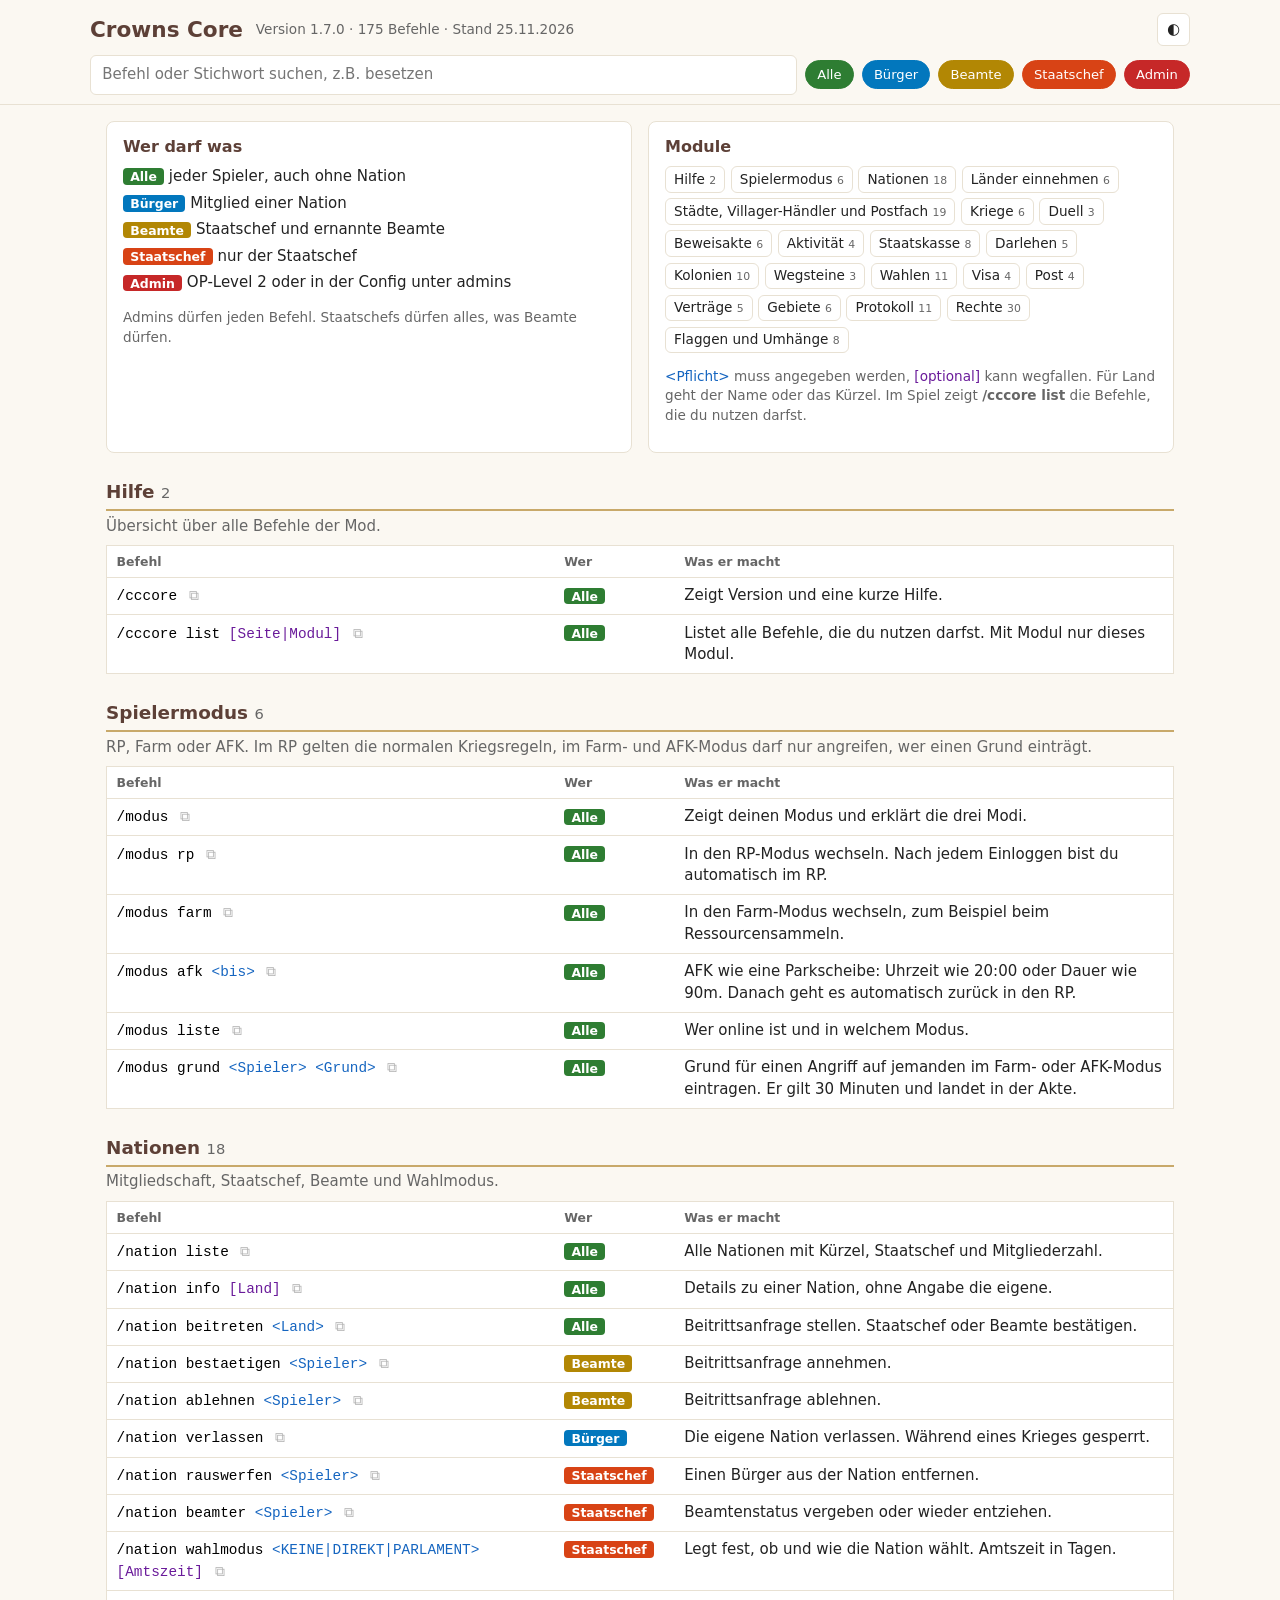
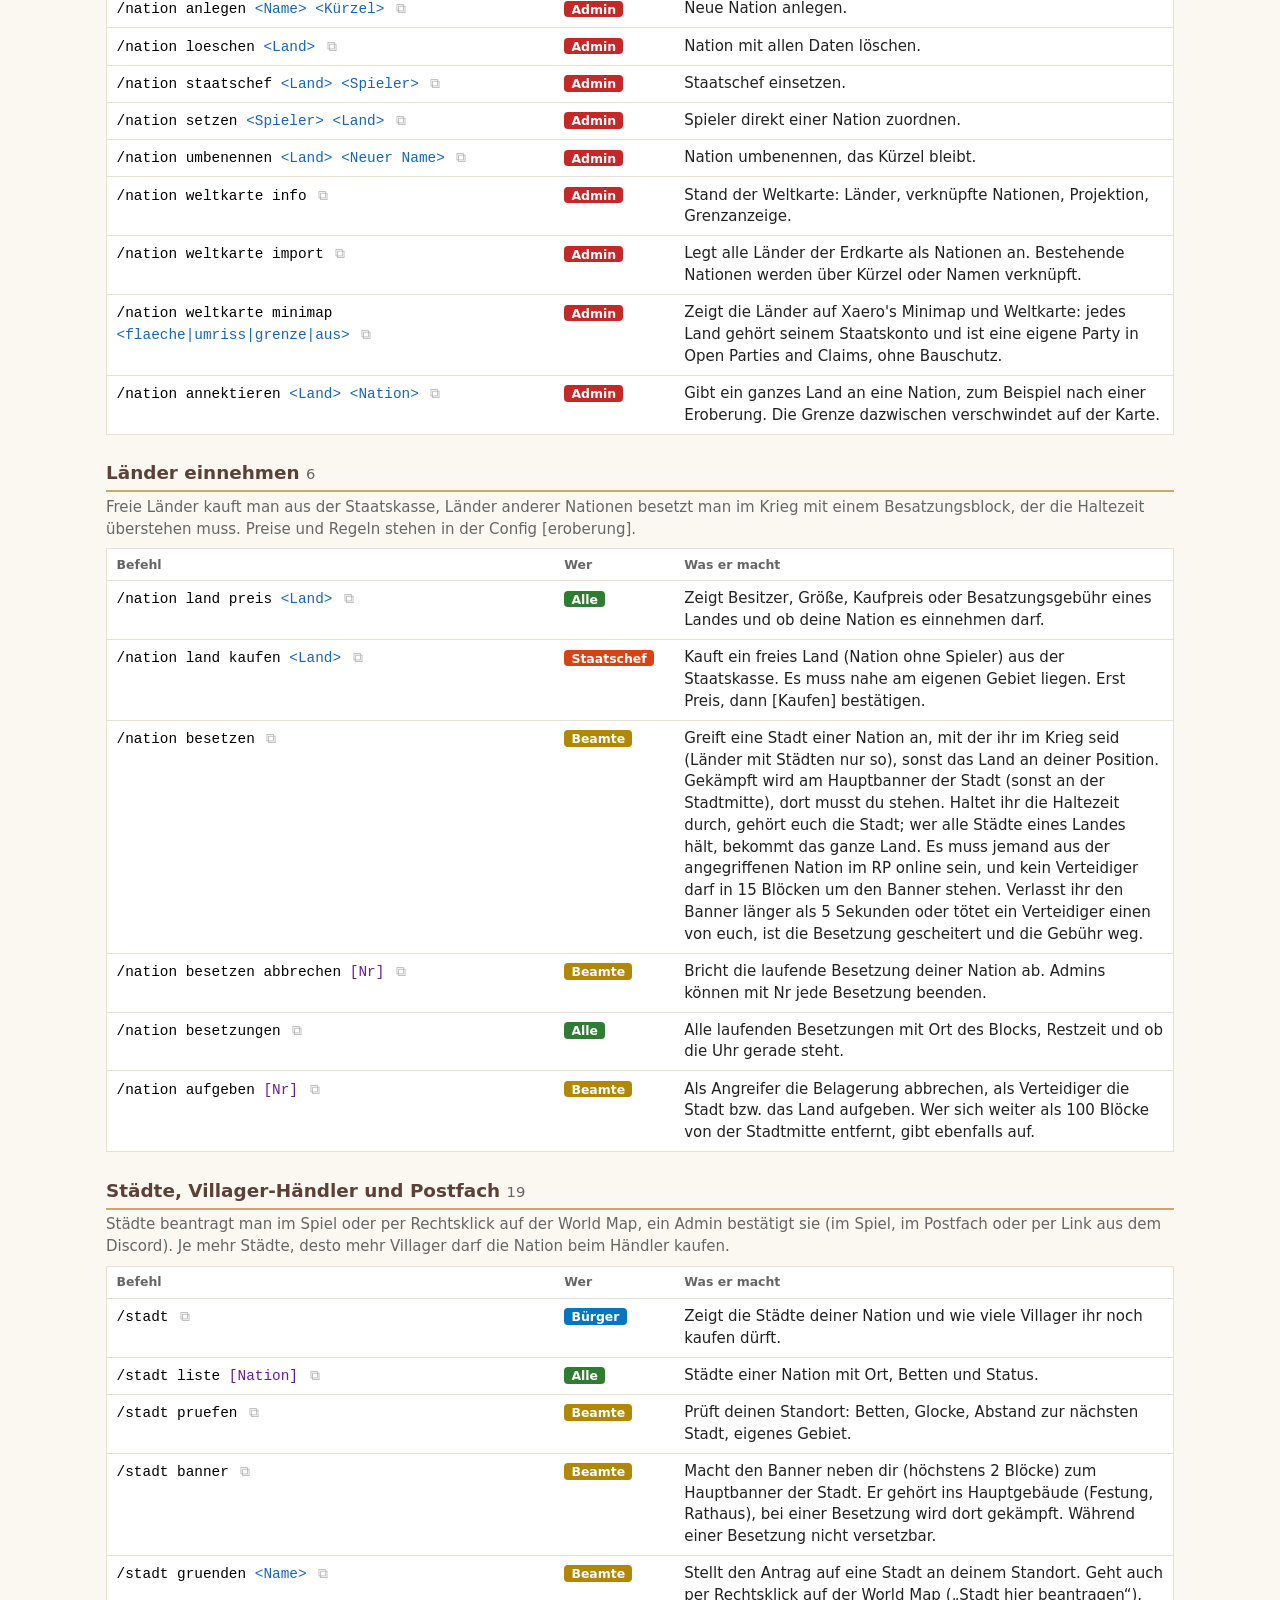
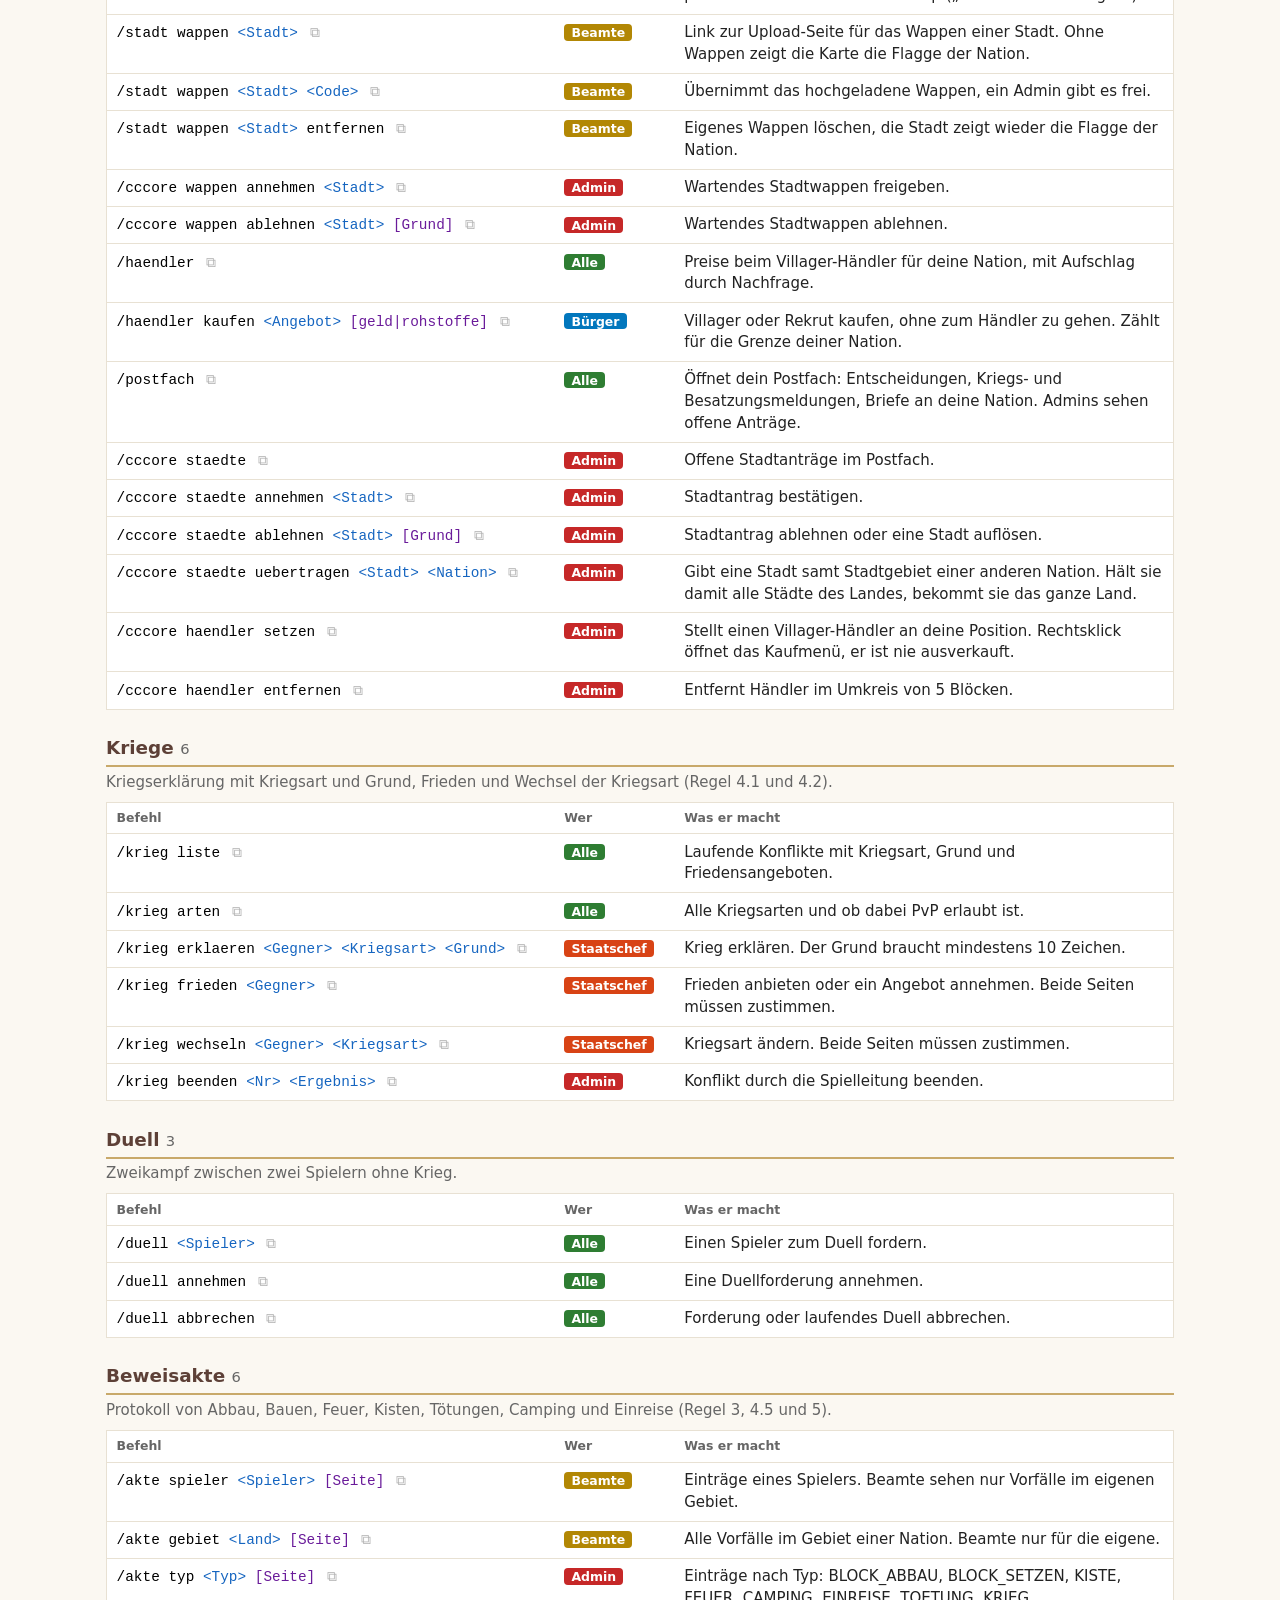
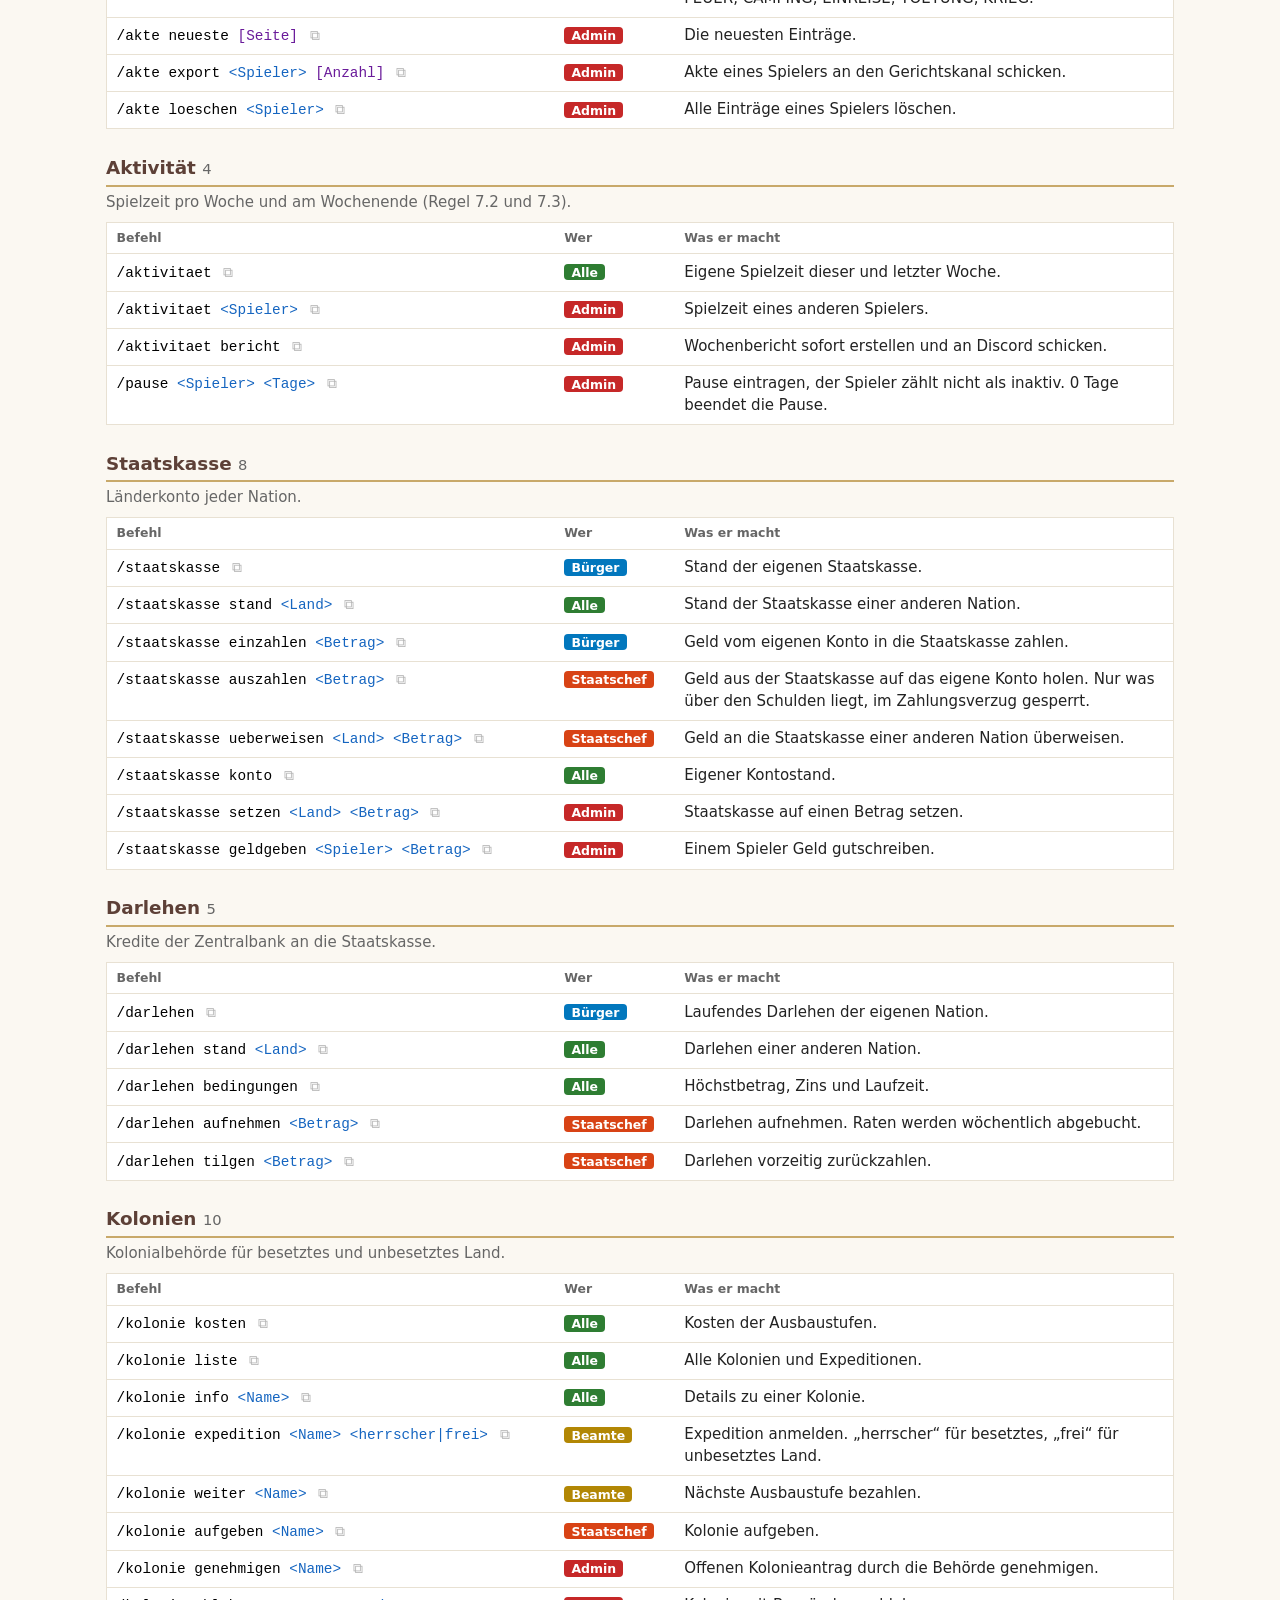
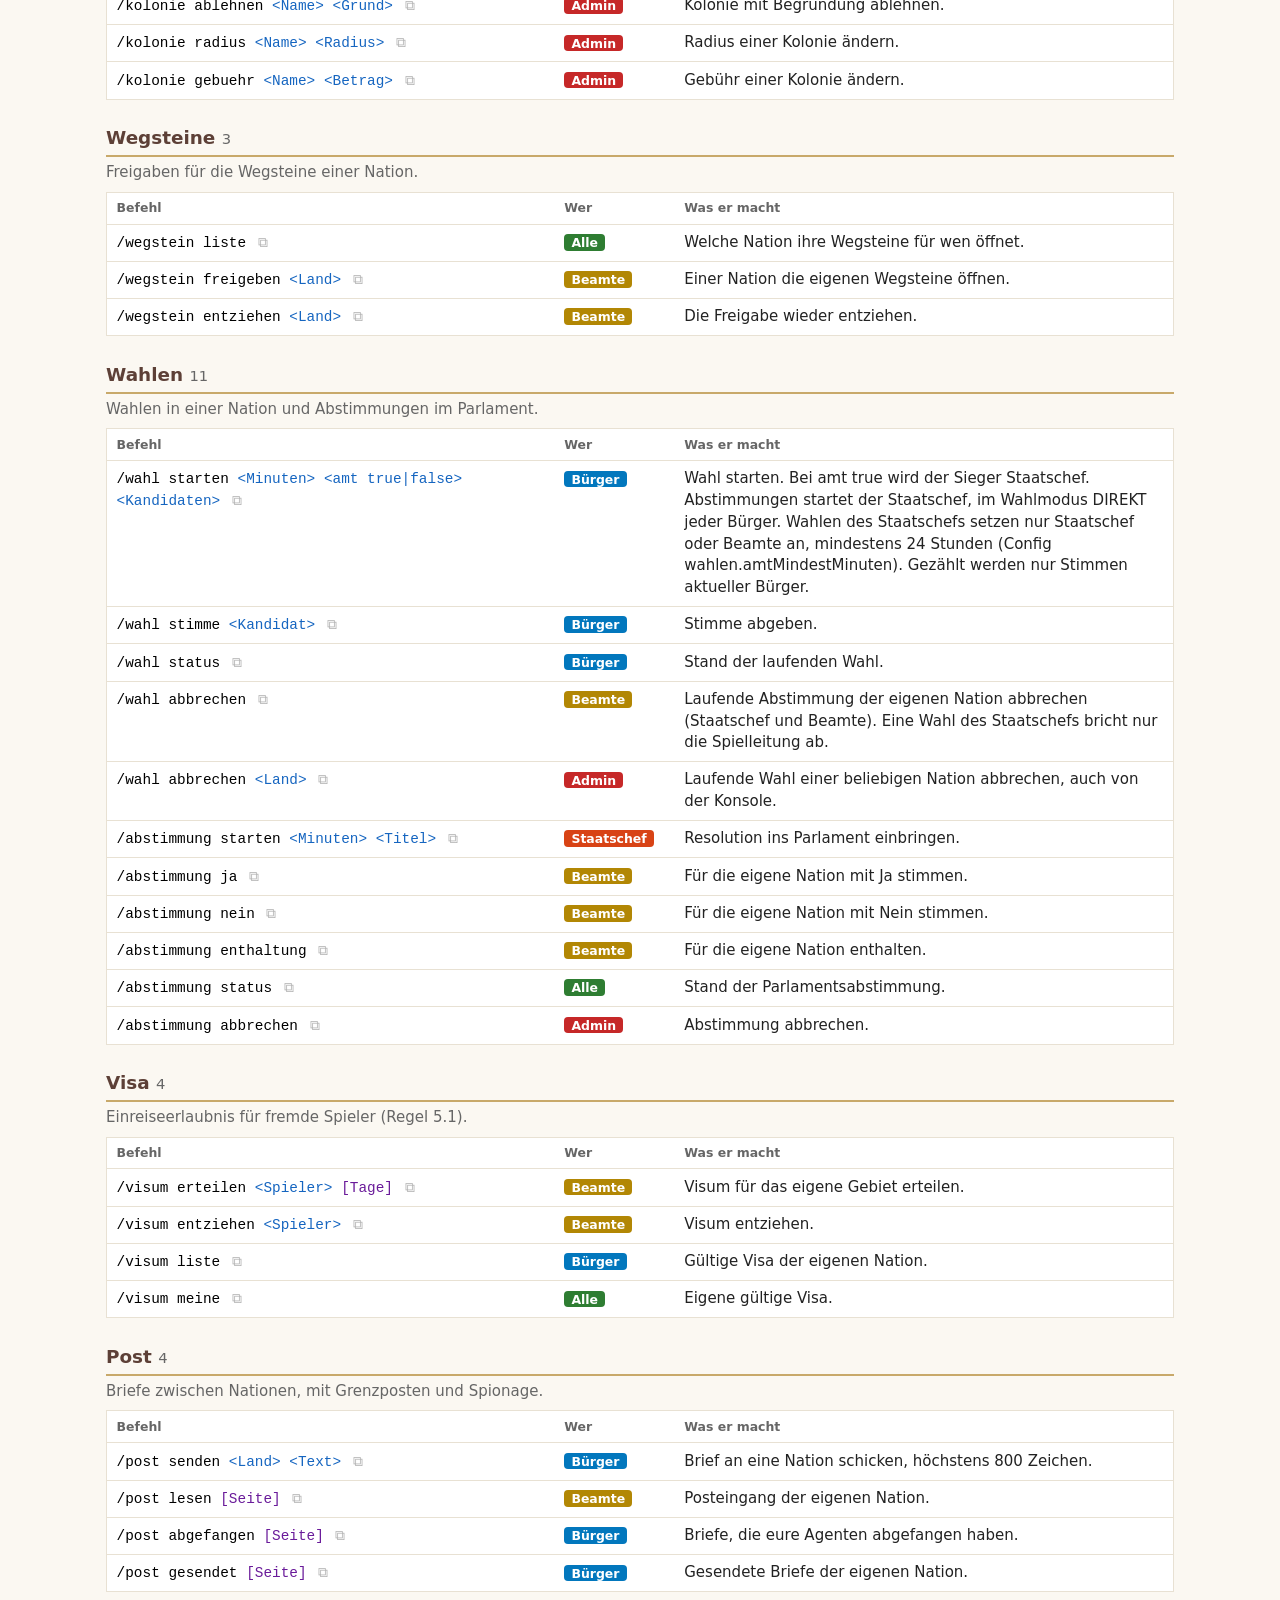
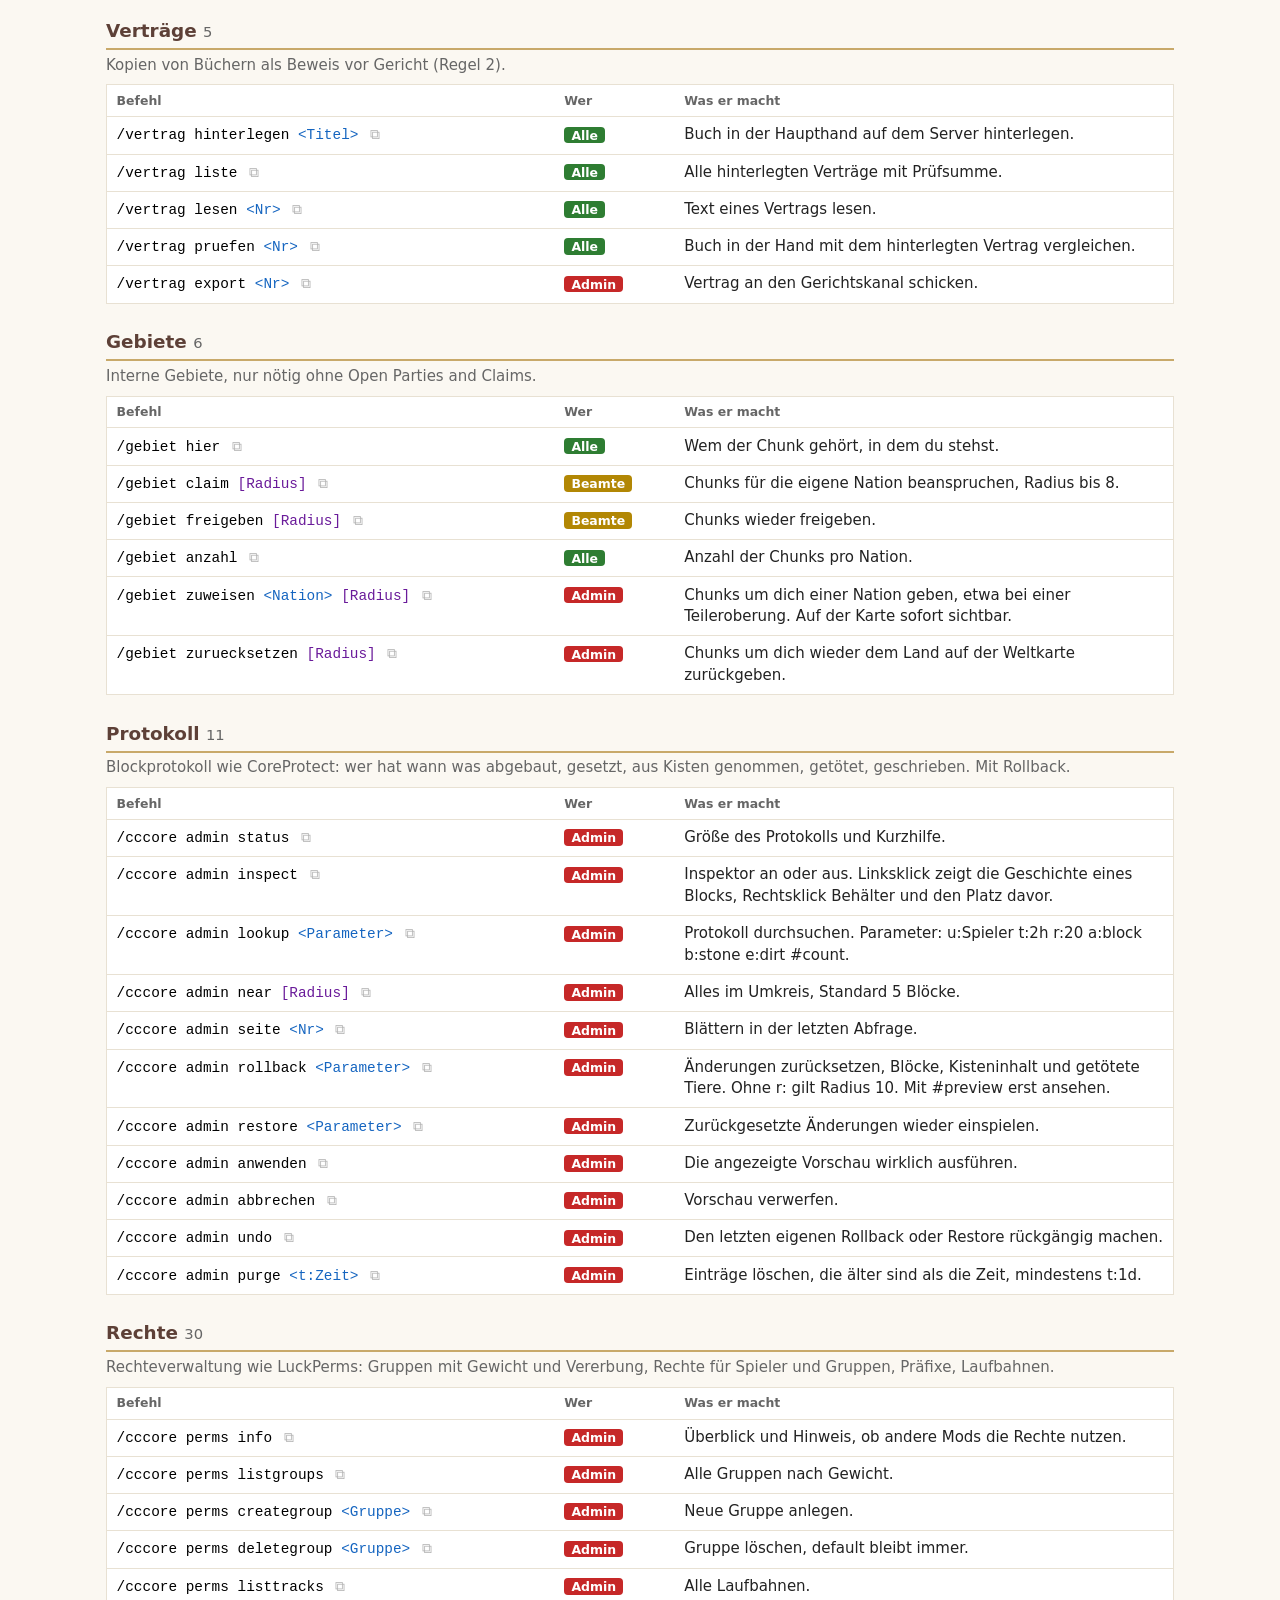
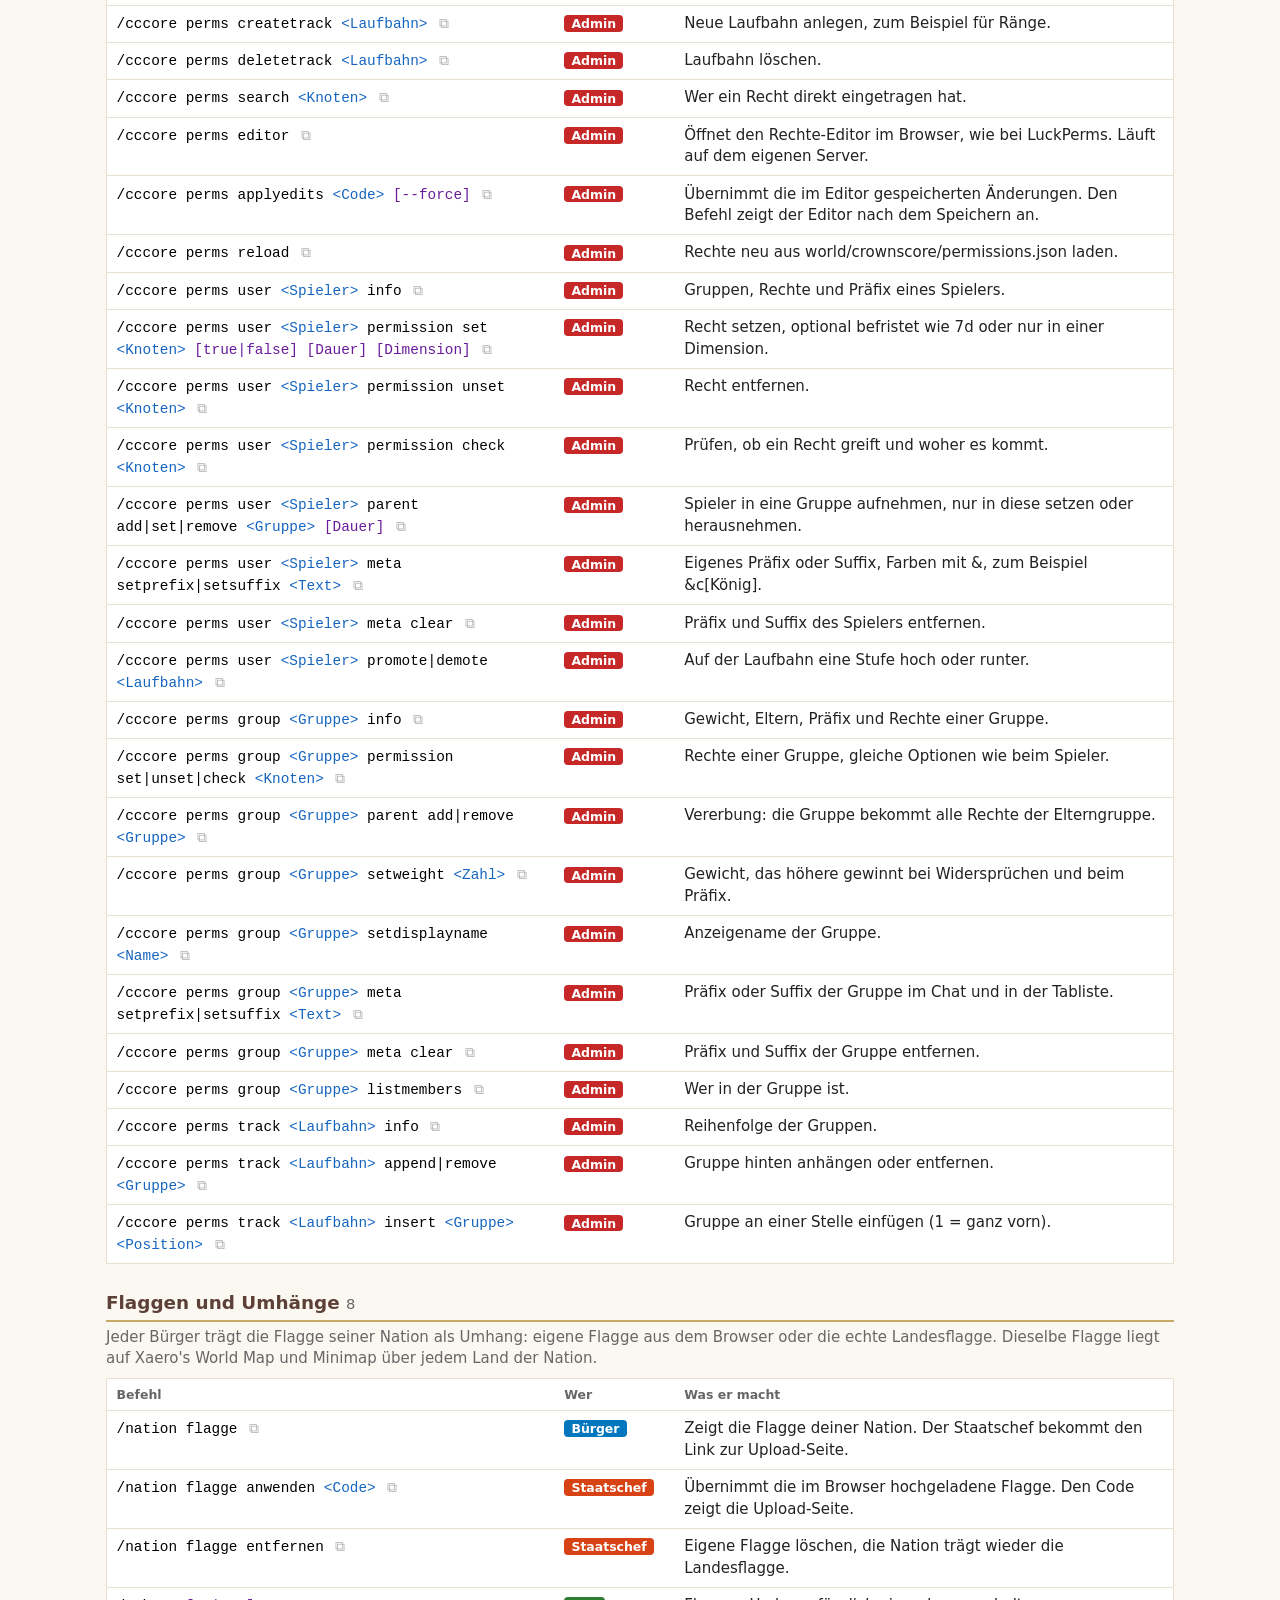
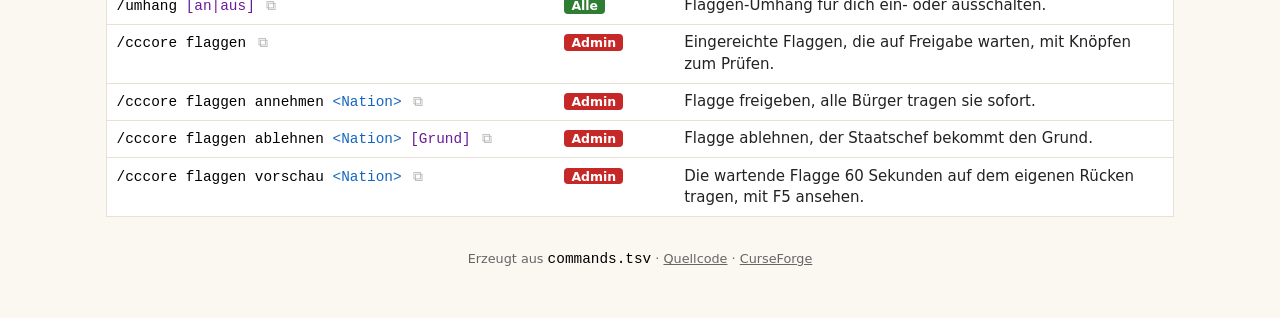
==== commit d997b4a6: "1.7.0: Kampf am Hauptbanner statt Besatzungsblock Mit Verteidigerrecht wird kein Block mehr gesetzt," ====
--- a/docs/commandliste.html
+++ b/docs/commandliste.html
@@ -2,7 +2,7 @@
 <html lang="de"><head><meta charset="utf-8">
 <meta name="viewport" content="width=device-width, initial-scale=1">
 <title>Crowns Core Befehle</title>
-<meta name="description" content="Alle Befehle der Server-Mod Crowns Core, Version 1.6.0">
+<meta name="description" content="Alle Befehle der Server-Mod Crowns Core, Version 1.7.0">
 <style>
 :root { --bg:#fbf8f2; --fg:#222; --muted:#666; --card:#fff; --line:#e8e1d3; --accent:#5d4037; --gold:#c8a96a;
   --arg:#1565c0; --opt:#6a1b9a; --code:#000; --hover:#f6efe1; color-scheme:light; }
@@ -66,7 +66,7 @@
 </style></head><body>
 <header>
   <div class="top"><h1>Crowns Core</h1>
-    <span class="sub">Version 1.6.0 · 174 Befehle · Stand 25.11.2026</span>
+    <span class="sub">Version 1.7.0 · 175 Befehle · Stand 25.11.2026</span>
     <button type="button" class="theme" id="theme" title="Hell/Dunkel">&#9680;</button></div>
   <div class="tools"><input type="search" id="q" placeholder="Befehl oder Stichwort suchen, z.B. besetzen" autocomplete="off"><button type="button" class="chip on" data-role="ALLE" style="--c:#2e7d32" aria-pressed="true">Alle</button><button type="button" class="chip on" data-role="BUERGER" style="--c:#0277bd" aria-pressed="true">Bürger</button><button type="button" class="chip on" data-role="BEAMTER" style="--c:#b28704" aria-pressed="true">Beamte</button><button type="button" class="chip on" data-role="CHEF" style="--c:#d84315" aria-pressed="true">Staatschef</button><button type="button" class="chip on" data-role="ADMIN" style="--c:#c62828" aria-pressed="true">Admin</button></div>
 </header>
@@ -74,11 +74,11 @@
 <div class="box">
   <div><h3>Wer darf was</h3><ul><li><span class="role" style="--c:#2e7d32">Alle</span> jeder Spieler, auch ohne Nation</li><li><span class="role" style="--c:#0277bd">Bürger</span> Mitglied einer Nation</li><li><span class="role" style="--c:#b28704">Beamte</span> Staatschef und ernannte Beamte</li><li><span class="role" style="--c:#d84315">Staatschef</span> nur der Staatschef</li><li><span class="role" style="--c:#c62828">Admin</span> OP-Level 2 oder in der Config unter admins</li></ul>
   <p class="hint">Admins dürfen jeden Befehl. Staatschefs dürfen alles, was Beamte dürfen.</p></div>
-  <div><h3>Module</h3><div class="toc"><a href="#cccore" data-mod="cccore">Hilfe <span class="n">2</span></a><a href="#modus" data-mod="modus">Spielermodus <span class="n">6</span></a><a href="#nation" data-mod="nation">Nationen <span class="n">18</span></a><a href="#eroberung" data-mod="eroberung">Länder einnehmen <span class="n">6</span></a><a href="#staedte" data-mod="staedte">Städte, Villager-Händler und Postfach <span class="n">18</span></a><a href="#krieg" data-mod="krieg">Kriege <span class="n">6</span></a><a href="#duell" data-mod="duell">Duell <span class="n">3</span></a><a href="#akte" data-mod="akte">Beweisakte <span class="n">6</span></a><a href="#aktivitaet" data-mod="aktivitaet">Aktivität <span class="n">4</span></a><a href="#staatskasse" data-mod="staatskasse">Staatskasse <span class="n">8</span></a><a href="#darlehen" data-mod="darlehen">Darlehen <span class="n">5</span></a><a href="#kolonie" data-mod="kolonie">Kolonien <span class="n">10</span></a><a href="#wegstein" data-mod="wegstein">Wegsteine <span class="n">3</span></a><a href="#wahl" data-mod="wahl">Wahlen <span class="n">11</span></a><a href="#visum" data-mod="visum">Visa <span class="n">4</span></a><a href="#post" data-mod="post">Post <span class="n">4</span></a><a href="#vertrag" data-mod="vertrag">Verträge <span class="n">5</span></a><a href="#gebiet" data-mod="gebiet">Gebiete <span class="n">6</span></a><a href="#admin" data-mod="admin">Protokoll <span class="n">11</span></a><a href="#perms" data-mod="perms">Rechte <span class="n">30</span></a><a href="#flagge" data-mod="flagge">Flaggen und Umhänge <span class="n">8</span></a></div>
+  <div><h3>Module</h3><div class="toc"><a href="#cccore" data-mod="cccore">Hilfe <span class="n">2</span></a><a href="#modus" data-mod="modus">Spielermodus <span class="n">6</span></a><a href="#nation" data-mod="nation">Nationen <span class="n">18</span></a><a href="#eroberung" data-mod="eroberung">Länder einnehmen <span class="n">6</span></a><a href="#staedte" data-mod="staedte">Städte, Villager-Händler und Postfach <span class="n">19</span></a><a href="#krieg" data-mod="krieg">Kriege <span class="n">6</span></a><a href="#duell" data-mod="duell">Duell <span class="n">3</span></a><a href="#akte" data-mod="akte">Beweisakte <span class="n">6</span></a><a href="#aktivitaet" data-mod="aktivitaet">Aktivität <span class="n">4</span></a><a href="#staatskasse" data-mod="staatskasse">Staatskasse <span class="n">8</span></a><a href="#darlehen" data-mod="darlehen">Darlehen <span class="n">5</span></a><a href="#kolonie" data-mod="kolonie">Kolonien <span class="n">10</span></a><a href="#wegstein" data-mod="wegstein">Wegsteine <span class="n">3</span></a><a href="#wahl" data-mod="wahl">Wahlen <span class="n">11</span></a><a href="#visum" data-mod="visum">Visa <span class="n">4</span></a><a href="#post" data-mod="post">Post <span class="n">4</span></a><a href="#vertrag" data-mod="vertrag">Verträge <span class="n">5</span></a><a href="#gebiet" data-mod="gebiet">Gebiete <span class="n">6</span></a><a href="#admin" data-mod="admin">Protokoll <span class="n">11</span></a><a href="#perms" data-mod="perms">Rechte <span class="n">30</span></a><a href="#flagge" data-mod="flagge">Flaggen und Umhänge <span class="n">8</span></a></div>
   <p class="hint"><span class="arg">&lt;Pflicht&gt;</span> muss angegeben werden, <span class="opt">[optional]</span> kann wegfallen.
   Für Land geht der Name oder das Kürzel. Im Spiel zeigt <b>/cccore list</b> die Befehle, die du nutzen darfst.</p></div>
 </div>
-<section id="cccore" data-mod="cccore"><h2>Hilfe <span class="n">2</span></h2><p class="intro">Übersicht über alle Befehle der Mod.</p><div class="scroll"><table><thead><tr><th>Befehl</th><th>Wer</th><th>Was er macht</th></tr></thead><tbody><tr data-role="ALLE"><td class="syn"><code>/cccore</code><button type="button" class="copy" data-cmd="/cccore" title="Kopieren" aria-label="Befehl kopieren">&#10697;</button></td><td class="wer"><span class="role" style="--c:#2e7d32">Alle</span></td><td>Zeigt Version und eine kurze Hilfe.</td></tr><tr data-role="ALLE"><td class="syn"><code>/cccore list <span class="opt">[Seite|Modul]</span></code><button type="button" class="copy" data-cmd="/cccore list [Seite|Modul]" title="Kopieren" aria-label="Befehl kopieren">&#10697;</button></td><td class="wer"><span class="role" style="--c:#2e7d32">Alle</span></td><td>Listet alle Befehle, die du nutzen darfst. Mit Modul nur dieses Modul.</td></tr></tbody></table></div></section><section id="modus" data-mod="modus"><h2>Spielermodus <span class="n">6</span></h2><p class="intro">RP, Farm oder AFK. Im RP gelten die normalen Kriegsregeln, im Farm- und AFK-Modus darf nur angreifen, wer einen Grund einträgt.</p><div class="scroll"><table><thead><tr><th>Befehl</th><th>Wer</th><th>Was er macht</th></tr></thead><tbody><tr data-role="ALLE"><td class="syn"><code>/modus</code><button type="button" class="copy" data-cmd="/modus" title="Kopieren" aria-label="Befehl kopieren">&#10697;</button></td><td class="wer"><span class="role" style="--c:#2e7d32">Alle</span></td><td>Zeigt deinen Modus und erklärt die drei Modi.</td></tr><tr data-role="ALLE"><td class="syn"><code>/modus rp</code><button type="button" class="copy" data-cmd="/modus rp" title="Kopieren" aria-label="Befehl kopieren">&#10697;</button></td><td class="wer"><span class="role" style="--c:#2e7d32">Alle</span></td><td>In den RP-Modus wechseln. Nach jedem Einloggen bist du automatisch im RP.</td></tr><tr data-role="ALLE"><td class="syn"><code>/modus farm</code><button type="button" class="copy" data-cmd="/modus farm" title="Kopieren" aria-label="Befehl kopieren">&#10697;</button></td><td class="wer"><span class="role" style="--c:#2e7d32">Alle</span></td><td>In den Farm-Modus wechseln, zum Beispiel beim Ressourcensammeln.</td></tr><tr data-role="ALLE"><td class="syn"><code>/modus afk <span class="arg">&lt;bis&gt;</span></code><button type="button" class="copy" data-cmd="/modus afk &lt;bis&gt;" title="Kopieren" aria-label="Befehl kopieren">&#10697;</button></td><td class="wer"><span class="role" style="--c:#2e7d32">Alle</span></td><td>AFK wie eine Parkscheibe: Uhrzeit wie 20:00 oder Dauer wie 90m. Danach geht es automatisch zurück in den RP.</td></tr><tr data-role="ALLE"><td class="syn"><code>/modus liste</code><button type="button" class="copy" data-cmd="/modus liste" title="Kopieren" aria-label="Befehl kopieren">&#10697;</button></td><td class="wer"><span class="role" style="--c:#2e7d32">Alle</span></td><td>Wer online ist und in welchem Modus.</td></tr><tr data-role="ALLE"><td class="syn"><code>/modus grund <span class="arg">&lt;Spieler&gt;</span> <span class="arg">&lt;Grund&gt;</span></code><button type="button" class="copy" data-cmd="/modus grund &lt;Spieler&gt; &lt;Grund&gt;" title="Kopieren" aria-label="Befehl kopieren">&#10697;</button></td><td class="wer"><span class="role" style="--c:#2e7d32">Alle</span></td><td>Grund für einen Angriff auf jemanden im Farm- oder AFK-Modus eintragen. Er gilt 30 Minuten und landet in der Akte.</td></tr></tbody></table></div></section><section id="nation" data-mod="nation"><h2>Nationen <span class="n">18</span></h2><p class="intro">Mitgliedschaft, Staatschef, Beamte und Wahlmodus.</p><div class="scroll"><table><thead><tr><th>Befehl</th><th>Wer</th><th>Was er macht</th></tr></thead><tbody><tr data-role="ALLE"><td class="syn"><code>/nation liste</code><button type="button" class="copy" data-cmd="/nation liste" title="Kopieren" aria-label="Befehl kopieren">&#10697;</button></td><td class="wer"><span class="role" style="--c:#2e7d32">Alle</span></td><td>Alle Nationen mit Kürzel, Staatschef und Mitgliederzahl.</td></tr><tr data-role="ALLE"><td class="syn"><code>/nation info <span class="opt">[Land]</span></code><button type="button" class="copy" data-cmd="/nation info [Land]" title="Kopieren" aria-label="Befehl kopieren">&#10697;</button></td><td class="wer"><span class="role" style="--c:#2e7d32">Alle</span></td><td>Details zu einer Nation, ohne Angabe die eigene.</td></tr><tr data-role="ALLE"><td class="syn"><code>/nation beitreten <span class="arg">&lt;Land&gt;</span></code><button type="button" class="copy" data-cmd="/nation beitreten &lt;Land&gt;" title="Kopieren" aria-label="Befehl kopieren">&#10697;</button></td><td class="wer"><span class="role" style="--c:#2e7d32">Alle</span></td><td>Beitrittsanfrage stellen. Staatschef oder Beamte bestätigen.</td></tr><tr data-role="BEAMTER"><td class="syn"><code>/nation bestaetigen <span class="arg">&lt;Spieler&gt;</span></code><button type="button" class="copy" data-cmd="/nation bestaetigen &lt;Spieler&gt;" title="Kopieren" aria-label="Befehl kopieren">&#10697;</button></td><td class="wer"><span class="role" style="--c:#b28704">Beamte</span></td><td>Beitrittsanfrage annehmen.</td></tr><tr data-role="BEAMTER"><td class="syn"><code>/nation ablehnen <span class="arg">&lt;Spieler&gt;</span></code><button type="button" class="copy" data-cmd="/nation ablehnen &lt;Spieler&gt;" title="Kopieren" aria-label="Befehl kopieren">&#10697;</button></td><td class="wer"><span class="role" style="--c:#b28704">Beamte</span></td><td>Beitrittsanfrage ablehnen.</td></tr><tr data-role="BUERGER"><td class="syn"><code>/nation verlassen</code><button type="button" class="copy" data-cmd="/nation verlassen" title="Kopieren" aria-label="Befehl kopieren">&#10697;</button></td><td class="wer"><span class="role" style="--c:#0277bd">Bürger</span></td><td>Die eigene Nation verlassen. Während eines Krieges gesperrt.</td></tr><tr data-role="CHEF"><td class="syn"><code>/nation rauswerfen <span class="arg">&lt;Spieler&gt;</span></code><button type="button" class="copy" data-cmd="/nation rauswerfen &lt;Spieler&gt;" title="Kopieren" aria-label="Befehl kopieren">&#10697;</button></td><td class="wer"><span class="role" style="--c:#d84315">Staatschef</span></td><td>Einen Bürger aus der Nation entfernen.</td></tr><tr data-role="CHEF"><td class="syn"><code>/nation beamter <span class="arg">&lt;Spieler&gt;</span></code><button type="button" class="copy" data-cmd="/nation beamter &lt;Spieler&gt;" title="Kopieren" aria-label="Befehl kopieren">&#10697;</button></td><td class="wer"><span class="role" style="--c:#d84315">Staatschef</span></td><td>Beamtenstatus vergeben oder wieder entziehen.</td></tr><tr data-role="CHEF"><td class="syn"><code>/nation wahlmodus <span class="arg">&lt;KEINE|DIREKT|PARLAMENT&gt;</span> <span class="opt">[Amtszeit]</span></code><button type="button" class="copy" data-cmd="/nation wahlmodus &lt;KEINE|DIREKT|PARLAMENT&gt; [Amtszeit]" title="Kopieren" aria-label="Befehl kopieren">&#10697;</button></td><td class="wer"><span class="role" style="--c:#d84315">Staatschef</span></td><td>Legt fest, ob und wie die Nation wählt. Amtszeit in Tagen.</td></tr><tr data-role="ADMIN"><td class="syn"><code>/nation anlegen <span class="arg">&lt;Name&gt;</span> <span class="arg">&lt;Kürzel&gt;</span></code><button type="button" class="copy" data-cmd="/nation anlegen &lt;Name&gt; &lt;Kürzel&gt;" title="Kopieren" aria-label="Befehl kopieren">&#10697;</button></td><td class="wer"><span class="role" style="--c:#c62828">Admin</span></td><td>Neue Nation anlegen.</td></tr><tr data-role="ADMIN"><td class="syn"><code>/nation loeschen <span class="arg">&lt;Land&gt;</span></code><button type="button" class="copy" data-cmd="/nation loeschen &lt;Land&gt;" title="Kopieren" aria-label="Befehl kopieren">&#10697;</button></td><td class="wer"><span class="role" style="--c:#c62828">Admin</span></td><td>Nation mit allen Daten löschen.</td></tr><tr data-role="ADMIN"><td class="syn"><code>/nation staatschef <span class="arg">&lt;Land&gt;</span> <span class="arg">&lt;Spieler&gt;</span></code><button type="button" class="copy" data-cmd="/nation staatschef &lt;Land&gt; &lt;Spieler&gt;" title="Kopieren" aria-label="Befehl kopieren">&#10697;</button></td><td class="wer"><span class="role" style="--c:#c62828">Admin</span></td><td>Staatschef einsetzen.</td></tr><tr data-role="ADMIN"><td class="syn"><code>/nation setzen <span class="arg">&lt;Spieler&gt;</span> <span class="arg">&lt;Land&gt;</span></code><button type="button" class="copy" data-cmd="/nation setzen &lt;Spieler&gt; &lt;Land&gt;" title="Kopieren" aria-label="Befehl kopieren">&#10697;</button></td><td class="wer"><span class="role" style="--c:#c62828">Admin</span></td><td>Spieler direkt einer Nation zuordnen.</td></tr><tr data-role="ADMIN"><td class="syn"><code>/nation umbenennen <span class="arg">&lt;Land&gt;</span> <span class="arg">&lt;Neuer Name&gt;</span></code><button type="button" class="copy" data-cmd="/nation umbenennen &lt;Land&gt; &lt;Neuer Name&gt;" title="Kopieren" aria-label="Befehl kopieren">&#10697;</button></td><td class="wer"><span class="role" style="--c:#c62828">Admin</span></td><td>Nation umbenennen, das Kürzel bleibt.</td></tr><tr data-role="ADMIN"><td class="syn"><code>/nation weltkarte info</code><button type="button" class="copy" data-cmd="/nation weltkarte info" title="Kopieren" aria-label="Befehl kopieren">&#10697;</button></td><td class="wer"><span class="role" style="--c:#c62828">Admin</span></td><td>Stand der Weltkarte: Länder, verknüpfte Nationen, Projektion, Grenzanzeige.</td></tr><tr data-role="ADMIN"><td class="syn"><code>/nation weltkarte import</code><button type="button" class="copy" data-cmd="/nation weltkarte import" title="Kopieren" aria-label="Befehl kopieren">&#10697;</button></td><td class="wer"><span class="role" style="--c:#c62828">Admin</span></td><td>Legt alle Länder der Erdkarte als Nationen an. Bestehende Nationen werden über Kürzel oder Namen verknüpft.</td></tr><tr data-role="ADMIN"><td class="syn"><code>/nation weltkarte minimap <span class="arg">&lt;flaeche|umriss|grenze|aus&gt;</span></code><button type="button" class="copy" data-cmd="/nation weltkarte minimap &lt;flaeche|umriss|grenze|aus&gt;" title="Kopieren" aria-label="Befehl kopieren">&#10697;</button></td><td class="wer"><span class="role" style="--c:#c62828">Admin</span></td><td>Zeigt die Länder auf Xaero&#x27;s Minimap und Weltkarte: jedes Land gehört seinem Staatskonto und ist eine eigene Party in Open Parties and Claims, ohne Bauschutz.</td></tr><tr data-role="ADMIN"><td class="syn"><code>/nation annektieren <span class="arg">&lt;Land&gt;</span> <span class="arg">&lt;Nation&gt;</span></code><button type="button" class="copy" data-cmd="/nation annektieren &lt;Land&gt; &lt;Nation&gt;" title="Kopieren" aria-label="Befehl kopieren">&#10697;</button></td><td class="wer"><span class="role" style="--c:#c62828">Admin</span></td><td>Gibt ein ganzes Land an eine Nation, zum Beispiel nach einer Eroberung. Die Grenze dazwischen verschwindet auf der Karte.</td></tr></tbody></table></div></section><section id="eroberung" data-mod="eroberung"><h2>Länder einnehmen <span class="n">6</span></h2><p class="intro">Freie Länder kauft man aus der Staatskasse, Länder anderer Nationen besetzt man im Krieg mit einem Besatzungsblock, der die Haltezeit überstehen muss. Preise und Regeln stehen in der Config [eroberung].</p><div class="scroll"><table><thead><tr><th>Befehl</th><th>Wer</th><th>Was er macht</th></tr></thead><tbody><tr data-role="ALLE"><td class="syn"><code>/nation land preis <span class="arg">&lt;Land&gt;</span></code><button type="button" class="copy" data-cmd="/nation land preis &lt;Land&gt;" title="Kopieren" aria-label="Befehl kopieren">&#10697;</button></td><td class="wer"><span class="role" style="--c:#2e7d32">Alle</span></td><td>Zeigt Besitzer, Größe, Kaufpreis oder Besatzungsgebühr eines Landes und ob deine Nation es einnehmen darf.</td></tr><tr data-role="CHEF"><td class="syn"><code>/nation land kaufen <span class="arg">&lt;Land&gt;</span></code><button type="button" class="copy" data-cmd="/nation land kaufen &lt;Land&gt;" title="Kopieren" aria-label="Befehl kopieren">&#10697;</button></td><td class="wer"><span class="role" style="--c:#d84315">Staatschef</span></td><td>Kauft ein freies Land (Nation ohne Spieler) aus der Staatskasse. Es muss nahe am eigenen Gebiet liegen. Erst Preis, dann [Kaufen] bestätigen.</td></tr><tr data-role="BEAMTER"><td class="syn"><code>/nation besetzen</code><button type="button" class="copy" data-cmd="/nation besetzen" title="Kopieren" aria-label="Befehl kopieren">&#10697;</button></td><td class="wer"><span class="role" style="--c:#b28704">Beamte</span></td><td>Setzt einen Besatzungsblock an deine Position: in einer Stadt einer Nation, mit der ihr im Krieg seid (Länder mit Städten nur so), sonst im Land. Hält er die Haltezeit, gehört euch die Stadt; wer alle Städte eines Landes hält, bekommt das ganze Land. Wird er zerstört, ist die Gebühr weg. Es muss jemand aus der angegriffenen Nation im RP online sein, und kein Verteidiger darf in 15 Blöcken um die Stelle stehen.</td></tr><tr data-role="BEAMTER"><td class="syn"><code>/nation besetzen abbrechen <span class="opt">[Nr]</span></code><button type="button" class="copy" data-cmd="/nation besetzen abbrechen [Nr]" title="Kopieren" aria-label="Befehl kopieren">&#10697;</button></td><td class="wer"><span class="role" style="--c:#b28704">Beamte</span></td><td>Bricht die laufende Besetzung deiner Nation ab. Admins können mit Nr jede Besetzung beenden.</td></tr><tr data-role="ALLE"><td class="syn"><code>/nation besetzungen</code><button type="button" class="copy" data-cmd="/nation besetzungen" title="Kopieren" aria-label="Befehl kopieren">&#10697;</button></td><td class="wer"><span class="role" style="--c:#2e7d32">Alle</span></td><td>Alle laufenden Besetzungen mit Ort des Blocks, Restzeit und ob die Uhr gerade steht.</td></tr><tr data-role="BEAMTER"><td class="syn"><code>/nation aufgeben <span class="opt">[Nr]</span></code><button type="button" class="copy" data-cmd="/nation aufgeben [Nr]" title="Kopieren" aria-label="Befehl kopieren">&#10697;</button></td><td class="wer"><span class="role" style="--c:#b28704">Beamte</span></td><td>Als Angreifer die Belagerung abbrechen, als Verteidiger die Stadt bzw. das Land aufgeben. Wer sich weiter als 100 Blöcke von der Stadtmitte entfernt, gibt ebenfalls auf.</td></tr></tbody></table></div></section><section id="staedte" data-mod="staedte"><h2>Städte, Villager-Händler und Postfach <span class="n">18</span></h2><p class="intro">Städte beantragt man im Spiel oder per Rechtsklick auf der World Map, ein Admin bestätigt sie (im Spiel, im Postfach oder per Link aus dem Discord). Je mehr Städte, desto mehr Villager darf die Nation beim Händler kaufen.</p><div class="scroll"><table><thead><tr><th>Befehl</th><th>Wer</th><th>Was er macht</th></tr></thead><tbody><tr data-role="BUERGER"><td class="syn"><code>/stadt</code><button type="button" class="copy" data-cmd="/stadt" title="Kopieren" aria-label="Befehl kopieren">&#10697;</button></td><td class="wer"><span class="role" style="--c:#0277bd">Bürger</span></td><td>Zeigt die Städte deiner Nation und wie viele Villager ihr noch kaufen dürft.</td></tr><tr data-role="ALLE"><td class="syn"><code>/stadt liste <span class="opt">[Nation]</span></code><button type="button" class="copy" data-cmd="/stadt liste [Nation]" title="Kopieren" aria-label="Befehl kopieren">&#10697;</button></td><td class="wer"><span class="role" style="--c:#2e7d32">Alle</span></td><td>Städte einer Nation mit Ort, Betten und Status.</td></tr><tr data-role="BEAMTER"><td class="syn"><code>/stadt pruefen</code><button type="button" class="copy" data-cmd="/stadt pruefen" title="Kopieren" aria-label="Befehl kopieren">&#10697;</button></td><td class="wer"><span class="role" style="--c:#b28704">Beamte</span></td><td>Prüft deinen Standort: Betten, Glocke, Abstand zur nächsten Stadt, eigenes Gebiet.</td></tr><tr data-role="BEAMTER"><td class="syn"><code>/stadt gruenden <span class="arg">&lt;Name&gt;</span></code><button type="button" class="copy" data-cmd="/stadt gruenden &lt;Name&gt;" title="Kopieren" aria-label="Befehl kopieren">&#10697;</button></td><td class="wer"><span class="role" style="--c:#b28704">Beamte</span></td><td>Stellt den Antrag auf eine Stadt an deinem Standort. Geht auch per Rechtsklick auf der World Map („Stadt hier beantragen“).</td></tr><tr data-role="BEAMTER"><td class="syn"><code>/stadt wappen <span class="arg">&lt;Stadt&gt;</span></code><button type="button" class="copy" data-cmd="/stadt wappen &lt;Stadt&gt;" title="Kopieren" aria-label="Befehl kopieren">&#10697;</button></td><td class="wer"><span class="role" style="--c:#b28704">Beamte</span></td><td>Link zur Upload-Seite für das Wappen einer Stadt. Ohne Wappen zeigt die Karte die Flagge der Nation.</td></tr><tr data-role="BEAMTER"><td class="syn"><code>/stadt wappen <span class="arg">&lt;Stadt&gt;</span> <span class="arg">&lt;Code&gt;</span></code><button type="button" class="copy" data-cmd="/stadt wappen &lt;Stadt&gt; &lt;Code&gt;" title="Kopieren" aria-label="Befehl kopieren">&#10697;</button></td><td class="wer"><span class="role" style="--c:#b28704">Beamte</span></td><td>Übernimmt das hochgeladene Wappen, ein Admin gibt es frei.</td></tr><tr data-role="BEAMTER"><td class="syn"><code>/stadt wappen <span class="arg">&lt;Stadt&gt;</span> entfernen</code><button type="button" class="copy" data-cmd="/stadt wappen &lt;Stadt&gt; entfernen" title="Kopieren" aria-label="Befehl kopieren">&#10697;</button></td><td class="wer"><span class="role" style="--c:#b28704">Beamte</span></td><td>Eigenes Wappen löschen, die Stadt zeigt wieder die Flagge der Nation.</td></tr><tr data-role="ADMIN"><td class="syn"><code>/cccore wappen annehmen <span class="arg">&lt;Stadt&gt;</span></code><button type="button" class="copy" data-cmd="/cccore wappen annehmen &lt;Stadt&gt;" title="Kopieren" aria-label="Befehl kopieren">&#10697;</button></td><td class="wer"><span class="role" style="--c:#c62828">Admin</span></td><td>Wartendes Stadtwappen freigeben.</td></tr><tr data-role="ADMIN"><td class="syn"><code>/cccore wappen ablehnen <span class="arg">&lt;Stadt&gt;</span> <span class="opt">[Grund]</span></code><button type="button" class="copy" data-cmd="/cccore wappen ablehnen &lt;Stadt&gt; [Grund]" title="Kopieren" aria-label="Befehl kopieren">&#10697;</button></td><td class="wer"><span class="role" style="--c:#c62828">Admin</span></td><td>Wartendes Stadtwappen ablehnen.</td></tr><tr data-role="ALLE"><td class="syn"><code>/haendler</code><button type="button" class="copy" data-cmd="/haendler" title="Kopieren" aria-label="Befehl kopieren">&#10697;</button></td><td class="wer"><span class="role" style="--c:#2e7d32">Alle</span></td><td>Preise beim Villager-Händler für deine Nation, mit Aufschlag durch Nachfrage.</td></tr><tr data-role="BUERGER"><td class="syn"><code>/haendler kaufen <span class="arg">&lt;Angebot&gt;</span> <span class="opt">[geld|rohstoffe]</span></code><button type="button" class="copy" data-cmd="/haendler kaufen &lt;Angebot&gt; [geld|rohstoffe]" title="Kopieren" aria-label="Befehl kopieren">&#10697;</button></td><td class="wer"><span class="role" style="--c:#0277bd">Bürger</span></td><td>Villager oder Rekrut kaufen, ohne zum Händler zu gehen. Zählt für die Grenze deiner Nation.</td></tr><tr data-role="ALLE"><td class="syn"><code>/postfach</code><button type="button" class="copy" data-cmd="/postfach" title="Kopieren" aria-label="Befehl kopieren">&#10697;</button></td><td class="wer"><span class="role" style="--c:#2e7d32">Alle</span></td><td>Öffnet dein Postfach: Entscheidungen, Kriegs- und Besatzungsmeldungen, Briefe an deine Nation. Admins sehen offene Anträge.</td></tr><tr data-role="ADMIN"><td class="syn"><code>/cccore staedte</code><button type="button" class="copy" data-cmd="/cccore staedte" title="Kopieren" aria-label="Befehl kopieren">&#10697;</button></td><td class="wer"><span class="role" style="--c:#c62828">Admin</span></td><td>Offene Stadtanträge im Postfach.</td></tr><tr data-role="ADMIN"><td class="syn"><code>/cccore staedte annehmen <span class="arg">&lt;Stadt&gt;</span></code><button type="button" class="copy" data-cmd="/cccore staedte annehmen &lt;Stadt&gt;" title="Kopieren" aria-label="Befehl kopieren">&#10697;</button></td><td class="wer"><span class="role" style="--c:#c62828">Admin</span></td><td>Stadtantrag bestätigen.</td></tr><tr data-role="ADMIN"><td class="syn"><code>/cccore staedte ablehnen <span class="arg">&lt;Stadt&gt;</span> <span class="opt">[Grund]</span></code><button type="button" class="copy" data-cmd="/cccore staedte ablehnen &lt;Stadt&gt; [Grund]" title="Kopieren" aria-label="Befehl kopieren">&#10697;</button></td><td class="wer"><span class="role" style="--c:#c62828">Admin</span></td><td>Stadtantrag ablehnen oder eine Stadt auflösen.</td></tr><tr data-role="ADMIN"><td class="syn"><code>/cccore staedte uebertragen <span class="arg">&lt;Stadt&gt;</span> <span class="arg">&lt;Nation&gt;</span></code><button type="button" class="copy" data-cmd="/cccore staedte uebertragen &lt;Stadt&gt; &lt;Nation&gt;" title="Kopieren" aria-label="Befehl kopieren">&#10697;</button></td><td class="wer"><span class="role" style="--c:#c62828">Admin</span></td><td>Gibt eine Stadt samt Stadtgebiet einer anderen Nation. Hält sie damit alle Städte des Landes, bekommt sie das ganze Land.</td></tr><tr data-role="ADMIN"><td class="syn"><code>/cccore haendler setzen</code><button type="button" class="copy" data-cmd="/cccore haendler setzen" title="Kopieren" aria-label="Befehl kopieren">&#10697;</button></td><td class="wer"><span class="role" style="--c:#c62828">Admin</span></td><td>Stellt einen Villager-Händler an deine Position. Rechtsklick öffnet das Kaufmenü, er ist nie ausverkauft.</td></tr><tr data-role="ADMIN"><td class="syn"><code>/cccore haendler entfernen</code><button type="button" class="copy" data-cmd="/cccore haendler entfernen" title="Kopieren" aria-label="Befehl kopieren">&#10697;</button></td><td class="wer"><span class="role" style="--c:#c62828">Admin</span></td><td>Entfernt Händler im Umkreis von 5 Blöcken.</td></tr></tbody></table></div></section><section id="krieg" data-mod="krieg"><h2>Kriege <span class="n">6</span></h2><p class="intro">Kriegserklärung mit Kriegsart und Grund, Frieden und Wechsel der Kriegsart (Regel 4.1 und 4.2).</p><div class="scroll"><table><thead><tr><th>Befehl</th><th>Wer</th><th>Was er macht</th></tr></thead><tbody><tr data-role="ALLE"><td class="syn"><code>/krieg liste</code><button type="button" class="copy" data-cmd="/krieg liste" title="Kopieren" aria-label="Befehl kopieren">&#10697;</button></td><td class="wer"><span class="role" style="--c:#2e7d32">Alle</span></td><td>Laufende Konflikte mit Kriegsart, Grund und Friedensangeboten.</td></tr><tr data-role="ALLE"><td class="syn"><code>/krieg arten</code><button type="button" class="copy" data-cmd="/krieg arten" title="Kopieren" aria-label="Befehl kopieren">&#10697;</button></td><td class="wer"><span class="role" style="--c:#2e7d32">Alle</span></td><td>Alle Kriegsarten und ob dabei PvP erlaubt ist.</td></tr><tr data-role="CHEF"><td class="syn"><code>/krieg erklaeren <span class="arg">&lt;Gegner&gt;</span> <span class="arg">&lt;Kriegsart&gt;</span> <span class="arg">&lt;Grund&gt;</span></code><button type="button" class="copy" data-cmd="/krieg erklaeren &lt;Gegner&gt; &lt;Kriegsart&gt; &lt;Grund&gt;" title="Kopieren" aria-label="Befehl kopieren">&#10697;</button></td><td class="wer"><span class="role" style="--c:#d84315">Staatschef</span></td><td>Krieg erklären. Der Grund braucht mindestens 10 Zeichen.</td></tr><tr data-role="CHEF"><td class="syn"><code>/krieg frieden <span class="arg">&lt;Gegner&gt;</span></code><button type="button" class="copy" data-cmd="/krieg frieden &lt;Gegner&gt;" title="Kopieren" aria-label="Befehl kopieren">&#10697;</button></td><td class="wer"><span class="role" style="--c:#d84315">Staatschef</span></td><td>Frieden anbieten oder ein Angebot annehmen. Beide Seiten müssen zustimmen.</td></tr><tr data-role="CHEF"><td class="syn"><code>/krieg wechseln <span class="arg">&lt;Gegner&gt;</span> <span class="arg">&lt;Kriegsart&gt;</span></code><button type="button" class="copy" data-cmd="/krieg wechseln &lt;Gegner&gt; &lt;Kriegsart&gt;" title="Kopieren" aria-label="Befehl kopieren">&#10697;</button></td><td class="wer"><span class="role" style="--c:#d84315">Staatschef</span></td><td>Kriegsart ändern. Beide Seiten müssen zustimmen.</td></tr><tr data-role="ADMIN"><td class="syn"><code>/krieg beenden <span class="arg">&lt;Nr&gt;</span> <span class="arg">&lt;Ergebnis&gt;</span></code><button type="button" class="copy" data-cmd="/krieg beenden &lt;Nr&gt; &lt;Ergebnis&gt;" title="Kopieren" aria-label="Befehl kopieren">&#10697;</button></td><td class="wer"><span class="role" style="--c:#c62828">Admin</span></td><td>Konflikt durch die Spielleitung beenden.</td></tr></tbody></table></div></section><section id="duell" data-mod="duell"><h2>Duell <span class="n">3</span></h2><p class="intro">Zweikampf zwischen zwei Spielern ohne Krieg.</p><div class="scroll"><table><thead><tr><th>Befehl</th><th>Wer</th><th>Was er macht</th></tr></thead><tbody><tr data-role="ALLE"><td class="syn"><code>/duell <span class="arg">&lt;Spieler&gt;</span></code><button type="button" class="copy" data-cmd="/duell &lt;Spieler&gt;" title="Kopieren" aria-label="Befehl kopieren">&#10697;</button></td><td class="wer"><span class="role" style="--c:#2e7d32">Alle</span></td><td>Einen Spieler zum Duell fordern.</td></tr><tr data-role="ALLE"><td class="syn"><code>/duell annehmen</code><button type="button" class="copy" data-cmd="/duell annehmen" title="Kopieren" aria-label="Befehl kopieren">&#10697;</button></td><td class="wer"><span class="role" style="--c:#2e7d32">Alle</span></td><td>Eine Duellforderung annehmen.</td></tr><tr data-role="ALLE"><td class="syn"><code>/duell abbrechen</code><button type="button" class="copy" data-cmd="/duell abbrechen" title="Kopieren" aria-label="Befehl kopieren">&#10697;</button></td><td class="wer"><span class="role" style="--c:#2e7d32">Alle</span></td><td>Forderung oder laufendes Duell abbrechen.</td></tr></tbody></table></div></section><section id="akte" data-mod="akte"><h2>Beweisakte <span class="n">6</span></h2><p class="intro">Protokoll von Abbau, Bauen, Feuer, Kisten, Tötungen, Camping und Einreise (Regel 3, 4.5 und 5).</p><div class="scroll"><table><thead><tr><th>Befehl</th><th>Wer</th><th>Was er macht</th></tr></thead><tbody><tr data-role="BEAMTER"><td class="syn"><code>/akte spieler <span class="arg">&lt;Spieler&gt;</span> <span class="opt">[Seite]</span></code><button type="button" class="copy" data-cmd="/akte spieler &lt;Spieler&gt; [Seite]" title="Kopieren" aria-label="Befehl kopieren">&#10697;</button></td><td class="wer"><span class="role" style="--c:#b28704">Beamte</span></td><td>Einträge eines Spielers. Beamte sehen nur Vorfälle im eigenen Gebiet.</td></tr><tr data-role="BEAMTER"><td class="syn"><code>/akte gebiet <span class="arg">&lt;Land&gt;</span> <span class="opt">[Seite]</span></code><button type="button" class="copy" data-cmd="/akte gebiet &lt;Land&gt; [Seite]" title="Kopieren" aria-label="Befehl kopieren">&#10697;</button></td><td class="wer"><span class="role" style="--c:#b28704">Beamte</span></td><td>Alle Vorfälle im Gebiet einer Nation. Beamte nur für die eigene.</td></tr><tr data-role="ADMIN"><td class="syn"><code>/akte typ <span class="arg">&lt;Typ&gt;</span> <span class="opt">[Seite]</span></code><button type="button" class="copy" data-cmd="/akte typ &lt;Typ&gt; [Seite]" title="Kopieren" aria-label="Befehl kopieren">&#10697;</button></td><td class="wer"><span class="role" style="--c:#c62828">Admin</span></td><td>Einträge nach Typ: BLOCK_ABBAU, BLOCK_SETZEN, KISTE, FEUER, CAMPING, EINREISE, TOETUNG, KRIEG.</td></tr><tr data-role="ADMIN"><td class="syn"><code>/akte neueste <span class="opt">[Seite]</span></code><button type="button" class="copy" data-cmd="/akte neueste [Seite]" title="Kopieren" aria-label="Befehl kopieren">&#10697;</button></td><td class="wer"><span class="role" style="--c:#c62828">Admin</span></td><td>Die neuesten Einträge.</td></tr><tr data-role="ADMIN"><td class="syn"><code>/akte export <span class="arg">&lt;Spieler&gt;</span> <span class="opt">[Anzahl]</span></code><button type="button" class="copy" data-cmd="/akte export &lt;Spieler&gt; [Anzahl]" title="Kopieren" aria-label="Befehl kopieren">&#10697;</button></td><td class="wer"><span class="role" style="--c:#c62828">Admin</span></td><td>Akte eines Spielers an den Gerichtskanal schicken.</td></tr><tr data-role="ADMIN"><td class="syn"><code>/akte loeschen <span class="arg">&lt;Spieler&gt;</span></code><button type="button" class="copy" data-cmd="/akte loeschen &lt;Spieler&gt;" title="Kopieren" aria-label="Befehl kopieren">&#10697;</button></td><td class="wer"><span class="role" style="--c:#c62828">Admin</span></td><td>Alle Einträge eines Spielers löschen.</td></tr></tbody></table></div></section><section id="aktivitaet" data-mod="aktivitaet"><h2>Aktivität <span class="n">4</span></h2><p class="intro">Spielzeit pro Woche und am Wochenende (Regel 7.2 und 7.3).</p><div class="scroll"><table><thead><tr><th>Befehl</th><th>Wer</th><th>Was er macht</th></tr></thead><tbody><tr data-role="ALLE"><td class="syn"><code>/aktivitaet</code><button type="button" class="copy" data-cmd="/aktivitaet" title="Kopieren" aria-label="Befehl kopieren">&#10697;</button></td><td class="wer"><span class="role" style="--c:#2e7d32">Alle</span></td><td>Eigene Spielzeit dieser und letzter Woche.</td></tr><tr data-role="ADMIN"><td class="syn"><code>/aktivitaet <span class="arg">&lt;Spieler&gt;</span></code><button type="button" class="copy" data-cmd="/aktivitaet &lt;Spieler&gt;" title="Kopieren" aria-label="Befehl kopieren">&#10697;</button></td><td class="wer"><span class="role" style="--c:#c62828">Admin</span></td><td>Spielzeit eines anderen Spielers.</td></tr><tr data-role="ADMIN"><td class="syn"><code>/aktivitaet bericht</code><button type="button" class="copy" data-cmd="/aktivitaet bericht" title="Kopieren" aria-label="Befehl kopieren">&#10697;</button></td><td class="wer"><span class="role" style="--c:#c62828">Admin</span></td><td>Wochenbericht sofort erstellen und an Discord schicken.</td></tr><tr data-role="ADMIN"><td class="syn"><code>/pause <span class="arg">&lt;Spieler&gt;</span> <span class="arg">&lt;Tage&gt;</span></code><button type="button" class="copy" data-cmd="/pause &lt;Spieler&gt; &lt;Tage&gt;" title="Kopieren" aria-label="Befehl kopieren">&#10697;</button></td><td class="wer"><span class="role" style="--c:#c62828">Admin</span></td><td>Pause eintragen, der Spieler zählt nicht als inaktiv. 0 Tage beendet die Pause.</td></tr></tbody></table></div></section><section id="staatskasse" data-mod="staatskasse"><h2>Staatskasse <span class="n">8</span></h2><p class="intro">Länderkonto jeder Nation.</p><div class="scroll"><table><thead><tr><th>Befehl</th><th>Wer</th><th>Was er macht</th></tr></thead><tbody><tr data-role="BUERGER"><td class="syn"><code>/staatskasse</code><button type="button" class="copy" data-cmd="/staatskasse" title="Kopieren" aria-label="Befehl kopieren">&#10697;</button></td><td class="wer"><span class="role" style="--c:#0277bd">Bürger</span></td><td>Stand der eigenen Staatskasse.</td></tr><tr data-role="ALLE"><td class="syn"><code>/staatskasse stand <span class="arg">&lt;Land&gt;</span></code><button type="button" class="copy" data-cmd="/staatskasse stand &lt;Land&gt;" title="Kopieren" aria-label="Befehl kopieren">&#10697;</button></td><td class="wer"><span class="role" style="--c:#2e7d32">Alle</span></td><td>Stand der Staatskasse einer anderen Nation.</td></tr><tr data-role="BUERGER"><td class="syn"><code>/staatskasse einzahlen <span class="arg">&lt;Betrag&gt;</span></code><button type="button" class="copy" data-cmd="/staatskasse einzahlen &lt;Betrag&gt;" title="Kopieren" aria-label="Befehl kopieren">&#10697;</button></td><td class="wer"><span class="role" style="--c:#0277bd">Bürger</span></td><td>Geld vom eigenen Konto in die Staatskasse zahlen.</td></tr><tr data-role="CHEF"><td class="syn"><code>/staatskasse auszahlen <span class="arg">&lt;Betrag&gt;</span></code><button type="button" class="copy" data-cmd="/staatskasse auszahlen &lt;Betrag&gt;" title="Kopieren" aria-label="Befehl kopieren">&#10697;</button></td><td class="wer"><span class="role" style="--c:#d84315">Staatschef</span></td><td>Geld aus der Staatskasse auf das eigene Konto holen. Nur was über den Schulden liegt, im Zahlungsverzug gesperrt.</td></tr><tr data-role="CHEF"><td class="syn"><code>/staatskasse ueberweisen <span class="arg">&lt;Land&gt;</span> <span class="arg">&lt;Betrag&gt;</span></code><button type="button" class="copy" data-cmd="/staatskasse ueberweisen &lt;Land&gt; &lt;Betrag&gt;" title="Kopieren" aria-label="Befehl kopieren">&#10697;</button></td><td class="wer"><span class="role" style="--c:#d84315">Staatschef</span></td><td>Geld an die Staatskasse einer anderen Nation überweisen.</td></tr><tr data-role="ALLE"><td class="syn"><code>/staatskasse konto</code><button type="button" class="copy" data-cmd="/staatskasse konto" title="Kopieren" aria-label="Befehl kopieren">&#10697;</button></td><td class="wer"><span class="role" style="--c:#2e7d32">Alle</span></td><td>Eigener Kontostand.</td></tr><tr data-role="ADMIN"><td class="syn"><code>/staatskasse setzen <span class="arg">&lt;Land&gt;</span> <span class="arg">&lt;Betrag&gt;</span></code><button type="button" class="copy" data-cmd="/staatskasse setzen &lt;Land&gt; &lt;Betrag&gt;" title="Kopieren" aria-label="Befehl kopieren">&#10697;</button></td><td class="wer"><span class="role" style="--c:#c62828">Admin</span></td><td>Staatskasse auf einen Betrag setzen.</td></tr><tr data-role="ADMIN"><td class="syn"><code>/staatskasse geldgeben <span class="arg">&lt;Spieler&gt;</span> <span class="arg">&lt;Betrag&gt;</span></code><button type="button" class="copy" data-cmd="/staatskasse geldgeben &lt;Spieler&gt; &lt;Betrag&gt;" title="Kopieren" aria-label="Befehl kopieren">&#10697;</button></td><td class="wer"><span class="role" style="--c:#c62828">Admin</span></td><td>Einem Spieler Geld gutschreiben.</td></tr></tbody></table></div></section><section id="darlehen" data-mod="darlehen"><h2>Darlehen <span class="n">5</span></h2><p class="intro">Kredite der Zentralbank an die Staatskasse.</p><div class="scroll"><table><thead><tr><th>Befehl</th><th>Wer</th><th>Was er macht</th></tr></thead><tbody><tr data-role="BUERGER"><td class="syn"><code>/darlehen</code><button type="button" class="copy" data-cmd="/darlehen" title="Kopieren" aria-label="Befehl kopieren">&#10697;</button></td><td class="wer"><span class="role" style="--c:#0277bd">Bürger</span></td><td>Laufendes Darlehen der eigenen Nation.</td></tr><tr data-role="ALLE"><td class="syn"><code>/darlehen stand <span class="arg">&lt;Land&gt;</span></code><button type="button" class="copy" data-cmd="/darlehen stand &lt;Land&gt;" title="Kopieren" aria-label="Befehl kopieren">&#10697;</button></td><td class="wer"><span class="role" style="--c:#2e7d32">Alle</span></td><td>Darlehen einer anderen Nation.</td></tr><tr data-role="ALLE"><td class="syn"><code>/darlehen bedingungen</code><button type="button" class="copy" data-cmd="/darlehen bedingungen" title="Kopieren" aria-label="Befehl kopieren">&#10697;</button></td><td class="wer"><span class="role" style="--c:#2e7d32">Alle</span></td><td>Höchstbetrag, Zins und Laufzeit.</td></tr><tr data-role="CHEF"><td class="syn"><code>/darlehen aufnehmen <span class="arg">&lt;Betrag&gt;</span></code><button type="button" class="copy" data-cmd="/darlehen aufnehmen &lt;Betrag&gt;" title="Kopieren" aria-label="Befehl kopieren">&#10697;</button></td><td class="wer"><span class="role" style="--c:#d84315">Staatschef</span></td><td>Darlehen aufnehmen. Raten werden wöchentlich abgebucht.</td></tr><tr data-role="CHEF"><td class="syn"><code>/darlehen tilgen <span class="arg">&lt;Betrag&gt;</span></code><button type="button" class="copy" data-cmd="/darlehen tilgen &lt;Betrag&gt;" title="Kopieren" aria-label="Befehl kopieren">&#10697;</button></td><td class="wer"><span class="role" style="--c:#d84315">Staatschef</span></td><td>Darlehen vorzeitig zurückzahlen.</td></tr></tbody></table></div></section><section id="kolonie" data-mod="kolonie"><h2>Kolonien <span class="n">10</span></h2><p class="intro">Kolonialbehörde für besetztes und unbesetztes Land.</p><div class="scroll"><table><thead><tr><th>Befehl</th><th>Wer</th><th>Was er macht</th></tr></thead><tbody><tr data-role="ALLE"><td class="syn"><code>/kolonie kosten</code><button type="button" class="copy" data-cmd="/kolonie kosten" title="Kopieren" aria-label="Befehl kopieren">&#10697;</button></td><td class="wer"><span class="role" style="--c:#2e7d32">Alle</span></td><td>Kosten der Ausbaustufen.</td></tr><tr data-role="ALLE"><td class="syn"><code>/kolonie liste</code><button type="button" class="copy" data-cmd="/kolonie liste" title="Kopieren" aria-label="Befehl kopieren">&#10697;</button></td><td class="wer"><span class="role" style="--c:#2e7d32">Alle</span></td><td>Alle Kolonien und Expeditionen.</td></tr><tr data-role="ALLE"><td class="syn"><code>/kolonie info <span class="arg">&lt;Name&gt;</span></code><button type="button" class="copy" data-cmd="/kolonie info &lt;Name&gt;" title="Kopieren" aria-label="Befehl kopieren">&#10697;</button></td><td class="wer"><span class="role" style="--c:#2e7d32">Alle</span></td><td>Details zu einer Kolonie.</td></tr><tr data-role="BEAMTER"><td class="syn"><code>/kolonie expedition <span class="arg">&lt;Name&gt;</span> <span class="arg">&lt;herrscher|frei&gt;</span></code><button type="button" class="copy" data-cmd="/kolonie expedition &lt;Name&gt; &lt;herrscher|frei&gt;" title="Kopieren" aria-label="Befehl kopieren">&#10697;</button></td><td class="wer"><span class="role" style="--c:#b28704">Beamte</span></td><td>Expedition anmelden. „herrscher“ für besetztes, „frei“ für unbesetztes Land.</td></tr><tr data-role="BEAMTER"><td class="syn"><code>/kolonie weiter <span class="arg">&lt;Name&gt;</span></code><button type="button" class="copy" data-cmd="/kolonie weiter &lt;Name&gt;" title="Kopieren" aria-label="Befehl kopieren">&#10697;</button></td><td class="wer"><span class="role" style="--c:#b28704">Beamte</span></td><td>Nächste Ausbaustufe bezahlen.</td></tr><tr data-role="CHEF"><td class="syn"><code>/kolonie aufgeben <span class="arg">&lt;Name&gt;</span></code><button type="button" class="copy" data-cmd="/kolonie aufgeben &lt;Name&gt;" title="Kopieren" aria-label="Befehl kopieren">&#10697;</button></td><td class="wer"><span class="role" style="--c:#d84315">Staatschef</span></td><td>Kolonie aufgeben.</td></tr><tr data-role="ADMIN"><td class="syn"><code>/kolonie genehmigen <span class="arg">&lt;Name&gt;</span></code><button type="button" class="copy" data-cmd="/kolonie genehmigen &lt;Name&gt;" title="Kopieren" aria-label="Befehl kopieren">&#10697;</button></td><td class="wer"><span class="role" style="--c:#c62828">Admin</span></td><td>Offenen Kolonieantrag durch die Behörde genehmigen.</td></tr><tr data-role="ADMIN"><td class="syn"><code>/kolonie ablehnen <span class="arg">&lt;Name&gt;</span> <span class="arg">&lt;Grund&gt;</span></code><button type="button" class="copy" data-cmd="/kolonie ablehnen &lt;Name&gt; &lt;Grund&gt;" title="Kopieren" aria-label="Befehl kopieren">&#10697;</button></td><td class="wer"><span class="role" style="--c:#c62828">Admin</span></td><td>Kolonie mit Begründung ablehnen.</td></tr><tr data-role="ADMIN"><td class="syn"><code>/kolonie radius <span class="arg">&lt;Name&gt;</span> <span class="arg">&lt;Radius&gt;</span></code><button type="button" class="copy" data-cmd="/kolonie radius &lt;Name&gt; &lt;Radius&gt;" title="Kopieren" aria-label="Befehl kopieren">&#10697;</button></td><td class="wer"><span class="role" style="--c:#c62828">Admin</span></td><td>Radius einer Kolonie ändern.</td></tr><tr data-role="ADMIN"><td class="syn"><code>/kolonie gebuehr <span class="arg">&lt;Name&gt;</span> <span class="arg">&lt;Betrag&gt;</span></code><button type="button" class="copy" data-cmd="/kolonie gebuehr &lt;Name&gt; &lt;Betrag&gt;" title="Kopieren" aria-label="Befehl kopieren">&#10697;</button></td><td class="wer"><span class="role" style="--c:#c62828">Admin</span></td><td>Gebühr einer Kolonie ändern.</td></tr></tbody></table></div></section><section id="wegstein" data-mod="wegstein"><h2>Wegsteine <span class="n">3</span></h2><p class="intro">Freigaben für die Wegsteine einer Nation.</p><div class="scroll"><table><thead><tr><th>Befehl</th><th>Wer</th><th>Was er macht</th></tr></thead><tbody><tr data-role="ALLE"><td class="syn"><code>/wegstein liste</code><button type="button" class="copy" data-cmd="/wegstein liste" title="Kopieren" aria-label="Befehl kopieren">&#10697;</button></td><td class="wer"><span class="role" style="--c:#2e7d32">Alle</span></td><td>Welche Nation ihre Wegsteine für wen öffnet.</td></tr><tr data-role="BEAMTER"><td class="syn"><code>/wegstein freigeben <span class="arg">&lt;Land&gt;</span></code><button type="button" class="copy" data-cmd="/wegstein freigeben &lt;Land&gt;" title="Kopieren" aria-label="Befehl kopieren">&#10697;</button></td><td class="wer"><span class="role" style="--c:#b28704">Beamte</span></td><td>Einer Nation die eigenen Wegsteine öffnen.</td></tr><tr data-role="BEAMTER"><td class="syn"><code>/wegstein entziehen <span class="arg">&lt;Land&gt;</span></code><button type="button" class="copy" data-cmd="/wegstein entziehen &lt;Land&gt;" title="Kopieren" aria-label="Befehl kopieren">&#10697;</button></td><td class="wer"><span class="role" style="--c:#b28704">Beamte</span></td><td>Die Freigabe wieder entziehen.</td></tr></tbody></table></div></section><section id="wahl" data-mod="wahl"><h2>Wahlen <span class="n">11</span></h2><p class="intro">Wahlen in einer Nation und Abstimmungen im Parlament.</p><div class="scroll"><table><thead><tr><th>Befehl</th><th>Wer</th><th>Was er macht</th></tr></thead><tbody><tr data-role="BUERGER"><td class="syn"><code>/wahl starten <span class="arg">&lt;Minuten&gt;</span> <span class="arg">&lt;amt true|false&gt;</span> <span class="arg">&lt;Kandidaten&gt;</span></code><button type="button" class="copy" data-cmd="/wahl starten &lt;Minuten&gt; &lt;amt true|false&gt; &lt;Kandidaten&gt;" title="Kopieren" aria-label="Befehl kopieren">&#10697;</button></td><td class="wer"><span class="role" style="--c:#0277bd">Bürger</span></td><td>Wahl starten. Bei amt true wird der Sieger Staatschef. Abstimmungen startet der Staatschef, im Wahlmodus DIREKT jeder Bürger. Wahlen des Staatschefs setzen nur Staatschef oder Beamte an, mindestens 24 Stunden (Config wahlen.amtMindestMinuten). Gezählt werden nur Stimmen aktueller Bürger.</td></tr><tr data-role="BUERGER"><td class="syn"><code>/wahl stimme <span class="arg">&lt;Kandidat&gt;</span></code><button type="button" class="copy" data-cmd="/wahl stimme &lt;Kandidat&gt;" title="Kopieren" aria-label="Befehl kopieren">&#10697;</button></td><td class="wer"><span class="role" style="--c:#0277bd">Bürger</span></td><td>Stimme abgeben.</td></tr><tr data-role="BUERGER"><td class="syn"><code>/wahl status</code><button type="button" class="copy" data-cmd="/wahl status" title="Kopieren" aria-label="Befehl kopieren">&#10697;</button></td><td class="wer"><span class="role" style="--c:#0277bd">Bürger</span></td><td>Stand der laufenden Wahl.</td></tr><tr data-role="BEAMTER"><td class="syn"><code>/wahl abbrechen</code><button type="button" class="copy" data-cmd="/wahl abbrechen" title="Kopieren" aria-label="Befehl kopieren">&#10697;</button></td><td class="wer"><span class="role" style="--c:#b28704">Beamte</span></td><td>Laufende Abstimmung der eigenen Nation abbrechen (Staatschef und Beamte). Eine Wahl des Staatschefs bricht nur die Spielleitung ab.</td></tr><tr data-role="ADMIN"><td class="syn"><code>/wahl abbrechen <span class="arg">&lt;Land&gt;</span></code><button type="button" class="copy" data-cmd="/wahl abbrechen &lt;Land&gt;" title="Kopieren" aria-label="Befehl kopieren">&#10697;</button></td><td class="wer"><span class="role" style="--c:#c62828">Admin</span></td><td>Laufende Wahl einer beliebigen Nation abbrechen, auch von der Konsole.</td></tr><tr data-role="CHEF"><td class="syn"><code>/abstimmung starten <span class="arg">&lt;Minuten&gt;</span> <span class="arg">&lt;Titel&gt;</span></code><button type="button" class="copy" data-cmd="/abstimmung starten &lt;Minuten&gt; &lt;Titel&gt;" title="Kopieren" aria-label="Befehl kopieren">&#10697;</button></td><td class="wer"><span class="role" style="--c:#d84315">Staatschef</span></td><td>Resolution ins Parlament einbringen.</td></tr><tr data-role="BEAMTER"><td class="syn"><code>/abstimmung ja</code><button type="button" class="copy" data-cmd="/abstimmung ja" title="Kopieren" aria-label="Befehl kopieren">&#10697;</button></td><td class="wer"><span class="role" style="--c:#b28704">Beamte</span></td><td>Für die eigene Nation mit Ja stimmen.</td></tr><tr data-role="BEAMTER"><td class="syn"><code>/abstimmung nein</code><button type="button" class="copy" data-cmd="/abstimmung nein" title="Kopieren" aria-label="Befehl kopieren">&#10697;</button></td><td class="wer"><span class="role" style="--c:#b28704">Beamte</span></td><td>Für die eigene Nation mit Nein stimmen.</td></tr><tr data-role="BEAMTER"><td class="syn"><code>/abstimmung enthaltung</code><button type="button" class="copy" data-cmd="/abstimmung enthaltung" title="Kopieren" aria-label="Befehl kopieren">&#10697;</button></td><td class="wer"><span class="role" style="--c:#b28704">Beamte</span></td><td>Für die eigene Nation enthalten.</td></tr><tr data-role="ALLE"><td class="syn"><code>/abstimmung status</code><button type="button" class="copy" data-cmd="/abstimmung status" title="Kopieren" aria-label="Befehl kopieren">&#10697;</button></td><td class="wer"><span class="role" style="--c:#2e7d32">Alle</span></td><td>Stand der Parlamentsabstimmung.</td></tr><tr data-role="ADMIN"><td class="syn"><code>/abstimmung abbrechen</code><button type="button" class="copy" data-cmd="/abstimmung abbrechen" title="Kopieren" aria-label="Befehl kopieren">&#10697;</button></td><td class="wer"><span class="role" style="--c:#c62828">Admin</span></td><td>Abstimmung abbrechen.</td></tr></tbody></table></div></section><section id="visum" data-mod="visum"><h2>Visa <span class="n">4</span></h2><p class="intro">Einreiseerlaubnis für fremde Spieler (Regel 5.1).</p><div class="scroll"><table><thead><tr><th>Befehl</th><th>Wer</th><th>Was er macht</th></tr></thead><tbody><tr data-role="BEAMTER"><td class="syn"><code>/visum erteilen <span class="arg">&lt;Spieler&gt;</span> <span class="opt">[Tage]</span></code><button type="button" class="copy" data-cmd="/visum erteilen &lt;Spieler&gt; [Tage]" title="Kopieren" aria-label="Befehl kopieren">&#10697;</button></td><td class="wer"><span class="role" style="--c:#b28704">Beamte</span></td><td>Visum für das eigene Gebiet erteilen.</td></tr><tr data-role="BEAMTER"><td class="syn"><code>/visum entziehen <span class="arg">&lt;Spieler&gt;</span></code><button type="button" class="copy" data-cmd="/visum entziehen &lt;Spieler&gt;" title="Kopieren" aria-label="Befehl kopieren">&#10697;</button></td><td class="wer"><span class="role" style="--c:#b28704">Beamte</span></td><td>Visum entziehen.</td></tr><tr data-role="BUERGER"><td class="syn"><code>/visum liste</code><button type="button" class="copy" data-cmd="/visum liste" title="Kopieren" aria-label="Befehl kopieren">&#10697;</button></td><td class="wer"><span class="role" style="--c:#0277bd">Bürger</span></td><td>Gültige Visa der eigenen Nation.</td></tr><tr data-role="ALLE"><td class="syn"><code>/visum meine</code><button type="button" class="copy" data-cmd="/visum meine" title="Kopieren" aria-label="Befehl kopieren">&#10697;</button></td><td class="wer"><span class="role" style="--c:#2e7d32">Alle</span></td><td>Eigene gültige Visa.</td></tr></tbody></table></div></section><section id="post" data-mod="post"><h2>Post <span class="n">4</span></h2><p class="intro">Briefe zwischen Nationen, mit Grenzposten und Spionage.</p><div class="scroll"><table><thead><tr><th>Befehl</th><th>Wer</th><th>Was er macht</th></tr></thead><tbody><tr data-role="BUERGER"><td class="syn"><code>/post senden <span class="arg">&lt;Land&gt;</span> <span class="arg">&lt;Text&gt;</span></code><button type="button" class="copy" data-cmd="/post senden &lt;Land&gt; &lt;Text&gt;" title="Kopieren" aria-label="Befehl kopieren">&#10697;</button></td><td class="wer"><span class="role" style="--c:#0277bd">Bürger</span></td><td>Brief an eine Nation schicken, höchstens 800 Zeichen.</td></tr><tr data-role="BEAMTER"><td class="syn"><code>/post lesen <span class="opt">[Seite]</span></code><button type="button" class="copy" data-cmd="/post lesen [Seite]" title="Kopieren" aria-label="Befehl kopieren">&#10697;</button></td><td class="wer"><span class="role" style="--c:#b28704">Beamte</span></td><td>Posteingang der eigenen Nation.</td></tr><tr data-role="BUERGER"><td class="syn"><code>/post abgefangen <span class="opt">[Seite]</span></code><button type="button" class="copy" data-cmd="/post abgefangen [Seite]" title="Kopieren" aria-label="Befehl kopieren">&#10697;</button></td><td class="wer"><span class="role" style="--c:#0277bd">Bürger</span></td><td>Briefe, die eure Agenten abgefangen haben.</td></tr><tr data-role="BUERGER"><td class="syn"><code>/post gesendet <span class="opt">[Seite]</span></code><button type="button" class="copy" data-cmd="/post gesendet [Seite]" title="Kopieren" aria-label="Befehl kopieren">&#10697;</button></td><td class="wer"><span class="role" style="--c:#0277bd">Bürger</span></td><td>Gesendete Briefe der eigenen Nation.</td></tr></tbody></table></div></section><section id="vertrag" data-mod="vertrag"><h2>Verträge <span class="n">5</span></h2><p class="intro">Kopien von Büchern als Beweis vor Gericht (Regel 2).</p><div class="scroll"><table><thead><tr><th>Befehl</th><th>Wer</th><th>Was er macht</th></tr></thead><tbody><tr data-role="ALLE"><td class="syn"><code>/vertrag hinterlegen <span class="arg">&lt;Titel&gt;</span></code><button type="button" class="copy" data-cmd="/vertrag hinterlegen &lt;Titel&gt;" title="Kopieren" aria-label="Befehl kopieren">&#10697;</button></td><td class="wer"><span class="role" style="--c:#2e7d32">Alle</span></td><td>Buch in der Haupthand auf dem Server hinterlegen.</td></tr><tr data-role="ALLE"><td class="syn"><code>/vertrag liste</code><button type="button" class="copy" data-cmd="/vertrag liste" title="Kopieren" aria-label="Befehl kopieren">&#10697;</button></td><td class="wer"><span class="role" style="--c:#2e7d32">Alle</span></td><td>Alle hinterlegten Verträge mit Prüfsumme.</td></tr><tr data-role="ALLE"><td class="syn"><code>/vertrag lesen <span class="arg">&lt;Nr&gt;</span></code><button type="button" class="copy" data-cmd="/vertrag lesen &lt;Nr&gt;" title="Kopieren" aria-label="Befehl kopieren">&#10697;</button></td><td class="wer"><span class="role" style="--c:#2e7d32">Alle</span></td><td>Text eines Vertrags lesen.</td></tr><tr data-role="ALLE"><td class="syn"><code>/vertrag pruefen <span class="arg">&lt;Nr&gt;</span></code><button type="button" class="copy" data-cmd="/vertrag pruefen &lt;Nr&gt;" title="Kopieren" aria-label="Befehl kopieren">&#10697;</button></td><td class="wer"><span class="role" style="--c:#2e7d32">Alle</span></td><td>Buch in der Hand mit dem hinterlegten Vertrag vergleichen.</td></tr><tr data-role="ADMIN"><td class="syn"><code>/vertrag export <span class="arg">&lt;Nr&gt;</span></code><button type="button" class="copy" data-cmd="/vertrag export &lt;Nr&gt;" title="Kopieren" aria-label="Befehl kopieren">&#10697;</button></td><td class="wer"><span class="role" style="--c:#c62828">Admin</span></td><td>Vertrag an den Gerichtskanal schicken.</td></tr></tbody></table></div></section><section id="gebiet" data-mod="gebiet"><h2>Gebiete <span class="n">6</span></h2><p class="intro">Interne Gebiete, nur nötig ohne Open Parties and Claims.</p><div class="scroll"><table><thead><tr><th>Befehl</th><th>Wer</th><th>Was er macht</th></tr></thead><tbody><tr data-role="ALLE"><td class="syn"><code>/gebiet hier</code><button type="button" class="copy" data-cmd="/gebiet hier" title="Kopieren" aria-label="Befehl kopieren">&#10697;</button></td><td class="wer"><span class="role" style="--c:#2e7d32">Alle</span></td><td>Wem der Chunk gehört, in dem du stehst.</td></tr><tr data-role="BEAMTER"><td class="syn"><code>/gebiet claim <span class="opt">[Radius]</span></code><button type="button" class="copy" data-cmd="/gebiet claim [Radius]" title="Kopieren" aria-label="Befehl kopieren">&#10697;</button></td><td class="wer"><span class="role" style="--c:#b28704">Beamte</span></td><td>Chunks für die eigene Nation beanspruchen, Radius bis 8.</td></tr><tr data-role="BEAMTER"><td class="syn"><code>/gebiet freigeben <span class="opt">[Radius]</span></code><button type="button" class="copy" data-cmd="/gebiet freigeben [Radius]" title="Kopieren" aria-label="Befehl kopieren">&#10697;</button></td><td class="wer"><span class="role" style="--c:#b28704">Beamte</span></td><td>Chunks wieder freigeben.</td></tr><tr data-role="ALLE"><td class="syn"><code>/gebiet anzahl</code><button type="button" class="copy" data-cmd="/gebiet anzahl" title="Kopieren" aria-label="Befehl kopieren">&#10697;</button></td><td class="wer"><span class="role" style="--c:#2e7d32">Alle</span></td><td>Anzahl der Chunks pro Nation.</td></tr><tr data-role="ADMIN"><td class="syn"><code>/gebiet zuweisen <span class="arg">&lt;Nation&gt;</span> <span class="opt">[Radius]</span></code><button type="button" class="copy" data-cmd="/gebiet zuweisen &lt;Nation&gt; [Radius]" title="Kopieren" aria-label="Befehl kopieren">&#10697;</button></td><td class="wer"><span class="role" style="--c:#c62828">Admin</span></td><td>Chunks um dich einer Nation geben, etwa bei einer Teileroberung. Auf der Karte sofort sichtbar.</td></tr><tr data-role="ADMIN"><td class="syn"><code>/gebiet zuruecksetzen <span class="opt">[Radius]</span></code><button type="button" class="copy" data-cmd="/gebiet zuruecksetzen [Radius]" title="Kopieren" aria-label="Befehl kopieren">&#10697;</button></td><td class="wer"><span class="role" style="--c:#c62828">Admin</span></td><td>Chunks um dich wieder dem Land auf der Weltkarte zurückgeben.</td></tr></tbody></table></div></section><section id="admin" data-mod="admin"><h2>Protokoll <span class="n">11</span></h2><p class="intro">Blockprotokoll wie CoreProtect: wer hat wann was abgebaut, gesetzt, aus Kisten genommen, getötet, geschrieben. Mit Rollback.</p><div class="scroll"><table><thead><tr><th>Befehl</th><th>Wer</th><th>Was er macht</th></tr></thead><tbody><tr data-role="ADMIN"><td class="syn"><code>/cccore admin status</code><button type="button" class="copy" data-cmd="/cccore admin status" title="Kopieren" aria-label="Befehl kopieren">&#10697;</button></td><td class="wer"><span class="role" style="--c:#c62828">Admin</span></td><td>Größe des Protokolls und Kurzhilfe.</td></tr><tr data-role="ADMIN"><td class="syn"><code>/cccore admin inspect</code><button type="button" class="copy" data-cmd="/cccore admin inspect" title="Kopieren" aria-label="Befehl kopieren">&#10697;</button></td><td class="wer"><span class="role" style="--c:#c62828">Admin</span></td><td>Inspektor an oder aus. Linksklick zeigt die Geschichte eines Blocks, Rechtsklick Behälter und den Platz davor.</td></tr><tr data-role="ADMIN"><td class="syn"><code>/cccore admin lookup <span class="arg">&lt;Parameter&gt;</span></code><button type="button" class="copy" data-cmd="/cccore admin lookup &lt;Parameter&gt;" title="Kopieren" aria-label="Befehl kopieren">&#10697;</button></td><td class="wer"><span class="role" style="--c:#c62828">Admin</span></td><td>Protokoll durchsuchen. Parameter: u:Spieler t:2h r:20 a:block b:stone e:dirt #count.</td></tr><tr data-role="ADMIN"><td class="syn"><code>/cccore admin near <span class="opt">[Radius]</span></code><button type="button" class="copy" data-cmd="/cccore admin near [Radius]" title="Kopieren" aria-label="Befehl kopieren">&#10697;</button></td><td class="wer"><span class="role" style="--c:#c62828">Admin</span></td><td>Alles im Umkreis, Standard 5 Blöcke.</td></tr><tr data-role="ADMIN"><td class="syn"><code>/cccore admin seite <span class="arg">&lt;Nr&gt;</span></code><button type="button" class="copy" data-cmd="/cccore admin seite &lt;Nr&gt;" title="Kopieren" aria-label="Befehl kopieren">&#10697;</button></td><td class="wer"><span class="role" style="--c:#c62828">Admin</span></td><td>Blättern in der letzten Abfrage.</td></tr><tr data-role="ADMIN"><td class="syn"><code>/cccore admin rollback <span class="arg">&lt;Parameter&gt;</span></code><button type="button" class="copy" data-cmd="/cccore admin rollback &lt;Parameter&gt;" title="Kopieren" aria-label="Befehl kopieren">&#10697;</button></td><td class="wer"><span class="role" style="--c:#c62828">Admin</span></td><td>Änderungen zurücksetzen, Blöcke, Kisteninhalt und getötete Tiere. Ohne r: gilt Radius 10. Mit #preview erst ansehen.</td></tr><tr data-role="ADMIN"><td class="syn"><code>/cccore admin restore <span class="arg">&lt;Parameter&gt;</span></code><button type="button" class="copy" data-cmd="/cccore admin restore &lt;Parameter&gt;" title="Kopieren" aria-label="Befehl kopieren">&#10697;</button></td><td class="wer"><span class="role" style="--c:#c62828">Admin</span></td><td>Zurückgesetzte Änderungen wieder einspielen.</td></tr><tr data-role="ADMIN"><td class="syn"><code>/cccore admin anwenden</code><button type="button" class="copy" data-cmd="/cccore admin anwenden" title="Kopieren" aria-label="Befehl kopieren">&#10697;</button></td><td class="wer"><span class="role" style="--c:#c62828">Admin</span></td><td>Die angezeigte Vorschau wirklich ausführen.</td></tr><tr data-role="ADMIN"><td class="syn"><code>/cccore admin abbrechen</code><button type="button" class="copy" data-cmd="/cccore admin abbrechen" title="Kopieren" aria-label="Befehl kopieren">&#10697;</button></td><td class="wer"><span class="role" style="--c:#c62828">Admin</span></td><td>Vorschau verwerfen.</td></tr><tr data-role="ADMIN"><td class="syn"><code>/cccore admin undo</code><button type="button" class="copy" data-cmd="/cccore admin undo" title="Kopieren" aria-label="Befehl kopieren">&#10697;</button></td><td class="wer"><span class="role" style="--c:#c62828">Admin</span></td><td>Den letzten eigenen Rollback oder Restore rückgängig machen.</td></tr><tr data-role="ADMIN"><td class="syn"><code>/cccore admin purge <span class="arg">&lt;t:Zeit&gt;</span></code><button type="button" class="copy" data-cmd="/cccore admin purge &lt;t:Zeit&gt;" title="Kopieren" aria-label="Befehl kopieren">&#10697;</button></td><td class="wer"><span class="role" style="--c:#c62828">Admin</span></td><td>Einträge löschen, die älter sind als die Zeit, mindestens t:1d.</td></tr></tbody></table></div></section><section id="perms" data-mod="perms"><h2>Rechte <span class="n">30</span></h2><p class="intro">Rechteverwaltung wie LuckPerms: Gruppen mit Gewicht und Vererbung, Rechte für Spieler und Gruppen, Präfixe, Laufbahnen.</p><div class="scroll"><table><thead><tr><th>Befehl</th><th>Wer</th><th>Was er macht</th></tr></thead><tbody><tr data-role="ADMIN"><td class="syn"><code>/cccore perms info</code><button type="button" class="copy" data-cmd="/cccore perms info" title="Kopieren" aria-label="Befehl kopieren">&#10697;</button></td><td class="wer"><span class="role" style="--c:#c62828">Admin</span></td><td>Überblick und Hinweis, ob andere Mods die Rechte nutzen.</td></tr><tr data-role="ADMIN"><td class="syn"><code>/cccore perms listgroups</code><button type="button" class="copy" data-cmd="/cccore perms listgroups" title="Kopieren" aria-label="Befehl kopieren">&#10697;</button></td><td class="wer"><span class="role" style="--c:#c62828">Admin</span></td><td>Alle Gruppen nach Gewicht.</td></tr><tr data-role="ADMIN"><td class="syn"><code>/cccore perms creategroup <span class="arg">&lt;Gruppe&gt;</span></code><button type="button" class="copy" data-cmd="/cccore perms creategroup &lt;Gruppe&gt;" title="Kopieren" aria-label="Befehl kopieren">&#10697;</button></td><td class="wer"><span class="role" style="--c:#c62828">Admin</span></td><td>Neue Gruppe anlegen.</td></tr><tr data-role="ADMIN"><td class="syn"><code>/cccore perms deletegroup <span class="arg">&lt;Gruppe&gt;</span></code><button type="button" class="copy" data-cmd="/cccore perms deletegroup &lt;Gruppe&gt;" title="Kopieren" aria-label="Befehl kopieren">&#10697;</button></td><td class="wer"><span class="role" style="--c:#c62828">Admin</span></td><td>Gruppe löschen, default bleibt immer.</td></tr><tr data-role="ADMIN"><td class="syn"><code>/cccore perms listtracks</code><button type="button" class="copy" data-cmd="/cccore perms listtracks" title="Kopieren" aria-label="Befehl kopieren">&#10697;</button></td><td class="wer"><span class="role" style="--c:#c62828">Admin</span></td><td>Alle Laufbahnen.</td></tr><tr data-role="ADMIN"><td class="syn"><code>/cccore perms createtrack <span class="arg">&lt;Laufbahn&gt;</span></code><button type="button" class="copy" data-cmd="/cccore perms createtrack &lt;Laufbahn&gt;" title="Kopieren" aria-label="Befehl kopieren">&#10697;</button></td><td class="wer"><span class="role" style="--c:#c62828">Admin</span></td><td>Neue Laufbahn anlegen, zum Beispiel für Ränge.</td></tr><tr data-role="ADMIN"><td class="syn"><code>/cccore perms deletetrack <span class="arg">&lt;Laufbahn&gt;</span></code><button type="button" class="copy" data-cmd="/cccore perms deletetrack &lt;Laufbahn&gt;" title="Kopieren" aria-label="Befehl kopieren">&#10697;</button></td><td class="wer"><span class="role" style="--c:#c62828">Admin</span></td><td>Laufbahn löschen.</td></tr><tr data-role="ADMIN"><td class="syn"><code>/cccore perms search <span class="arg">&lt;Knoten&gt;</span></code><button type="button" class="copy" data-cmd="/cccore perms search &lt;Knoten&gt;" title="Kopieren" aria-label="Befehl kopieren">&#10697;</button></td><td class="wer"><span class="role" style="--c:#c62828">Admin</span></td><td>Wer ein Recht direkt eingetragen hat.</td></tr><tr data-role="ADMIN"><td class="syn"><code>/cccore perms editor</code><button type="button" class="copy" data-cmd="/cccore perms editor" title="Kopieren" aria-label="Befehl kopieren">&#10697;</button></td><td class="wer"><span class="role" style="--c:#c62828">Admin</span></td><td>Öffnet den Rechte-Editor im Browser, wie bei LuckPerms. Läuft auf dem eigenen Server.</td></tr><tr data-role="ADMIN"><td class="syn"><code>/cccore perms applyedits <span class="arg">&lt;Code&gt;</span> <span class="opt">[--force]</span></code><button type="button" class="copy" data-cmd="/cccore perms applyedits &lt;Code&gt; [--force]" title="Kopieren" aria-label="Befehl kopieren">&#10697;</button></td><td class="wer"><span class="role" style="--c:#c62828">Admin</span></td><td>Übernimmt die im Editor gespeicherten Änderungen. Den Befehl zeigt der Editor nach dem Speichern an.</td></tr><tr data-role="ADMIN"><td class="syn"><code>/cccore perms reload</code><button type="button" class="copy" data-cmd="/cccore perms reload" title="Kopieren" aria-label="Befehl kopieren">&#10697;</button></td><td class="wer"><span class="role" style="--c:#c62828">Admin</span></td><td>Rechte neu aus world/crownscore/permissions.json laden.</td></tr><tr data-role="ADMIN"><td class="syn"><code>/cccore perms user <span class="arg">&lt;Spieler&gt;</span> info</code><button type="button" class="copy" data-cmd="/cccore perms user &lt;Spieler&gt; info" title="Kopieren" aria-label="Befehl kopieren">&#10697;</button></td><td class="wer"><span class="role" style="--c:#c62828">Admin</span></td><td>Gruppen, Rechte und Präfix eines Spielers.</td></tr><tr data-role="ADMIN"><td class="syn"><code>/cccore perms user <span class="arg">&lt;Spieler&gt;</span> permission set <span class="arg">&lt;Knoten&gt;</span> <span class="opt">[true|false]</span> <span class="opt">[Dauer]</span> <span class="opt">[Dimension]</span></code><button type="button" class="copy" data-cmd="/cccore perms user &lt;Spieler&gt; permission set &lt;Knoten&gt; [true|false] [Dauer] [Dimension]" title="Kopieren" aria-label="Befehl kopieren">&#10697;</button></td><td class="wer"><span class="role" style="--c:#c62828">Admin</span></td><td>Recht setzen, optional befristet wie 7d oder nur in einer Dimension.</td></tr><tr data-role="ADMIN"><td class="syn"><code>/cccore perms user <span class="arg">&lt;Spieler&gt;</span> permission unset <span class="arg">&lt;Knoten&gt;</span></code><button type="button" class="copy" data-cmd="/cccore perms user &lt;Spieler&gt; permission unset &lt;Knoten&gt;" title="Kopieren" aria-label="Befehl kopieren">&#10697;</button></td><td class="wer"><span class="role" style="--c:#c62828">Admin</span></td><td>Recht entfernen.</td></tr><tr data-role="ADMIN"><td class="syn"><code>/cccore perms user <span class="arg">&lt;Spieler&gt;</span> permission check <span class="arg">&lt;Knoten&gt;</span></code><button type="button" class="copy" data-cmd="/cccore perms user &lt;Spieler&gt; permission check &lt;Knoten&gt;" title="Kopieren" aria-label="Befehl kopieren">&#10697;</button></td><td class="wer"><span class="role" style="--c:#c62828">Admin</span></td><td>Prüfen, ob ein Recht greift und woher es kommt.</td></tr><tr data-role="ADMIN"><td class="syn"><code>/cccore perms user <span class="arg">&lt;Spieler&gt;</span> parent add|set|remove <span class="arg">&lt;Gruppe&gt;</span> <span class="opt">[Dauer]</span></code><button type="button" class="copy" data-cmd="/cccore perms user &lt;Spieler&gt; parent add|set|remove &lt;Gruppe&gt; [Dauer]" title="Kopieren" aria-label="Befehl kopieren">&#10697;</button></td><td class="wer"><span class="role" style="--c:#c62828">Admin</span></td><td>Spieler in eine Gruppe aufnehmen, nur in diese setzen oder herausnehmen.</td></tr><tr data-role="ADMIN"><td class="syn"><code>/cccore perms user <span class="arg">&lt;Spieler&gt;</span> meta setprefix|setsuffix <span class="arg">&lt;Text&gt;</span></code><button type="button" class="copy" data-cmd="/cccore perms user &lt;Spieler&gt; meta setprefix|setsuffix &lt;Text&gt;" title="Kopieren" aria-label="Befehl kopieren">&#10697;</button></td><td class="wer"><span class="role" style="--c:#c62828">Admin</span></td><td>Eigenes Präfix oder Suffix, Farben mit &amp;, zum Beispiel &amp;c[König].</td></tr><tr data-role="ADMIN"><td class="syn"><code>/cccore perms user <span class="arg">&lt;Spieler&gt;</span> meta clear</code><button type="button" class="copy" data-cmd="/cccore perms user &lt;Spieler&gt; meta clear" title="Kopieren" aria-label="Befehl kopieren">&#10697;</button></td><td class="wer"><span class="role" style="--c:#c62828">Admin</span></td><td>Präfix und Suffix des Spielers entfernen.</td></tr><tr data-role="ADMIN"><td class="syn"><code>/cccore perms user <span class="arg">&lt;Spieler&gt;</span> promote|demote <span class="arg">&lt;Laufbahn&gt;</span></code><button type="button" class="copy" data-cmd="/cccore perms user &lt;Spieler&gt; promote|demote &lt;Laufbahn&gt;" title="Kopieren" aria-label="Befehl kopieren">&#10697;</button></td><td class="wer"><span class="role" style="--c:#c62828">Admin</span></td><td>Auf der Laufbahn eine Stufe hoch oder runter.</td></tr><tr data-role="ADMIN"><td class="syn"><code>/cccore perms group <span class="arg">&lt;Gruppe&gt;</span> info</code><button type="button" class="copy" data-cmd="/cccore perms group &lt;Gruppe&gt; info" title="Kopieren" aria-label="Befehl kopieren">&#10697;</button></td><td class="wer"><span class="role" style="--c:#c62828">Admin</span></td><td>Gewicht, Eltern, Präfix und Rechte einer Gruppe.</td></tr><tr data-role="ADMIN"><td class="syn"><code>/cccore perms group <span class="arg">&lt;Gruppe&gt;</span> permission set|unset|check <span class="arg">&lt;Knoten&gt;</span></code><button type="button" class="copy" data-cmd="/cccore perms group &lt;Gruppe&gt; permission set|unset|check &lt;Knoten&gt;" title="Kopieren" aria-label="Befehl kopieren">&#10697;</button></td><td class="wer"><span class="role" style="--c:#c62828">Admin</span></td><td>Rechte einer Gruppe, gleiche Optionen wie beim Spieler.</td></tr><tr data-role="ADMIN"><td class="syn"><code>/cccore perms group <span class="arg">&lt;Gruppe&gt;</span> parent add|remove <span class="arg">&lt;Gruppe&gt;</span></code><button type="button" class="copy" data-cmd="/cccore perms group &lt;Gruppe&gt; parent add|remove &lt;Gruppe&gt;" title="Kopieren" aria-label="Befehl kopieren">&#10697;</button></td><td class="wer"><span class="role" style="--c:#c62828">Admin</span></td><td>Vererbung: die Gruppe bekommt alle Rechte der Elterngruppe.</td></tr><tr data-role="ADMIN"><td class="syn"><code>/cccore perms group <span class="arg">&lt;Gruppe&gt;</span> setweight <span class="arg">&lt;Zahl&gt;</span></code><button type="button" class="copy" data-cmd="/cccore perms group &lt;Gruppe&gt; setweight &lt;Zahl&gt;" title="Kopieren" aria-label="Befehl kopieren">&#10697;</button></td><td class="wer"><span class="role" style="--c:#c62828">Admin</span></td><td>Gewicht, das höhere gewinnt bei Widersprüchen und beim Präfix.</td></tr><tr data-role="ADMIN"><td class="syn"><code>/cccore perms group <span class="arg">&lt;Gruppe&gt;</span> setdisplayname <span class="arg">&lt;Name&gt;</span></code><button type="button" class="copy" data-cmd="/cccore perms group &lt;Gruppe&gt; setdisplayname &lt;Name&gt;" title="Kopieren" aria-label="Befehl kopieren">&#10697;</button></td><td class="wer"><span class="role" style="--c:#c62828">Admin</span></td><td>Anzeigename der Gruppe.</td></tr><tr data-role="ADMIN"><td class="syn"><code>/cccore perms group <span class="arg">&lt;Gruppe&gt;</span> meta setprefix|setsuffix <span class="arg">&lt;Text&gt;</span></code><button type="button" class="copy" data-cmd="/cccore perms group &lt;Gruppe&gt; meta setprefix|setsuffix &lt;Text&gt;" title="Kopieren" aria-label="Befehl kopieren">&#10697;</button></td><td class="wer"><span class="role" style="--c:#c62828">Admin</span></td><td>Präfix oder Suffix der Gruppe im Chat und in der Tabliste.</td></tr><tr data-role="ADMIN"><td class="syn"><code>/cccore perms group <span class="arg">&lt;Gruppe&gt;</span> meta clear</code><button type="button" class="copy" data-cmd="/cccore perms group &lt;Gruppe&gt; meta clear" title="Kopieren" aria-label="Befehl kopieren">&#10697;</button></td><td class="wer"><span class="role" style="--c:#c62828">Admin</span></td><td>Präfix und Suffix der Gruppe entfernen.</td></tr><tr data-role="ADMIN"><td class="syn"><code>/cccore perms group <span class="arg">&lt;Gruppe&gt;</span> listmembers</code><button type="button" class="copy" data-cmd="/cccore perms group &lt;Gruppe&gt; listmembers" title="Kopieren" aria-label="Befehl kopieren">&#10697;</button></td><td class="wer"><span class="role" style="--c:#c62828">Admin</span></td><td>Wer in der Gruppe ist.</td></tr><tr data-role="ADMIN"><td class="syn"><code>/cccore perms track <span class="arg">&lt;Laufbahn&gt;</span> info</code><button type="button" class="copy" data-cmd="/cccore perms track &lt;Laufbahn&gt; info" title="Kopieren" aria-label="Befehl kopieren">&#10697;</button></td><td class="wer"><span class="role" style="--c:#c62828">Admin</span></td><td>Reihenfolge der Gruppen.</td></tr><tr data-role="ADMIN"><td class="syn"><code>/cccore perms track <span class="arg">&lt;Laufbahn&gt;</span> append|remove <span class="arg">&lt;Gruppe&gt;</span></code><button type="button" class="copy" data-cmd="/cccore perms track &lt;Laufbahn&gt; append|remove &lt;Gruppe&gt;" title="Kopieren" aria-label="Befehl kopieren">&#10697;</button></td><td class="wer"><span class="role" style="--c:#c62828">Admin</span></td><td>Gruppe hinten anhängen oder entfernen.</td></tr><tr data-role="ADMIN"><td class="syn"><code>/cccore perms track <span class="arg">&lt;Laufbahn&gt;</span> insert <span class="arg">&lt;Gruppe&gt;</span> <span class="arg">&lt;Position&gt;</span></code><button type="button" class="copy" data-cmd="/cccore perms track &lt;Laufbahn&gt; insert &lt;Gruppe&gt; &lt;Position&gt;" title="Kopieren" aria-label="Befehl kopieren">&#10697;</button></td><td class="wer"><span class="role" style="--c:#c62828">Admin</span></td><td>Gruppe an einer Stelle einfügen (1 = ganz vorn).</td></tr></tbody></table></div></section><section id="flagge" data-mod="flagge"><h2>Flaggen und Umhänge <span class="n">8</span></h2><p class="intro">Jeder Bürger trägt die Flagge seiner Nation als Umhang: eigene Flagge aus dem Browser oder die echte Landesflagge. Dieselbe Flagge liegt auf Xaero&#x27;s World Map und Minimap über jedem Land der Nation.</p><div class="scroll"><table><thead><tr><th>Befehl</th><th>Wer</th><th>Was er macht</th></tr></thead><tbody><tr data-role="BUERGER"><td class="syn"><code>/nation flagge</code><button type="button" class="copy" data-cmd="/nation flagge" title="Kopieren" aria-label="Befehl kopieren">&#10697;</button></td><td class="wer"><span class="role" style="--c:#0277bd">Bürger</span></td><td>Zeigt die Flagge deiner Nation. Der Staatschef bekommt den Link zur Upload-Seite.</td></tr><tr data-role="CHEF"><td class="syn"><code>/nation flagge anwenden <span class="arg">&lt;Code&gt;</span></code><button type="button" class="copy" data-cmd="/nation flagge anwenden &lt;Code&gt;" title="Kopieren" aria-label="Befehl kopieren">&#10697;</button></td><td class="wer"><span class="role" style="--c:#d84315">Staatschef</span></td><td>Übernimmt die im Browser hochgeladene Flagge. Den Code zeigt die Upload-Seite.</td></tr><tr data-role="CHEF"><td class="syn"><code>/nation flagge entfernen</code><button type="button" class="copy" data-cmd="/nation flagge entfernen" title="Kopieren" aria-label="Befehl kopieren">&#10697;</button></td><td class="wer"><span class="role" style="--c:#d84315">Staatschef</span></td><td>Eigene Flagge löschen, die Nation trägt wieder die Landesflagge.</td></tr><tr data-role="ALLE"><td class="syn"><code>/umhang <span class="opt">[an|aus]</span></code><button type="button" class="copy" data-cmd="/umhang [an|aus]" title="Kopieren" aria-label="Befehl kopieren">&#10697;</button></td><td class="wer"><span class="role" style="--c:#2e7d32">Alle</span></td><td>Flaggen-Umhang für dich ein- oder ausschalten.</td></tr><tr data-role="ADMIN"><td class="syn"><code>/cccore flaggen</code><button type="button" class="copy" data-cmd="/cccore flaggen" title="Kopieren" aria-label="Befehl kopieren">&#10697;</button></td><td class="wer"><span class="role" style="--c:#c62828">Admin</span></td><td>Eingereichte Flaggen, die auf Freigabe warten, mit Knöpfen zum Prüfen.</td></tr><tr data-role="ADMIN"><td class="syn"><code>/cccore flaggen annehmen <span class="arg">&lt;Nation&gt;</span></code><button type="button" class="copy" data-cmd="/cccore flaggen annehmen &lt;Nation&gt;" title="Kopieren" aria-label="Befehl kopieren">&#10697;</button></td><td class="wer"><span class="role" style="--c:#c62828">Admin</span></td><td>Flagge freigeben, alle Bürger tragen sie sofort.</td></tr><tr data-role="ADMIN"><td class="syn"><code>/cccore flaggen ablehnen <span class="arg">&lt;Nation&gt;</span> <span class="opt">[Grund]</span></code><button type="button" class="copy" data-cmd="/cccore flaggen ablehnen &lt;Nation&gt; [Grund]" title="Kopieren" aria-label="Befehl kopieren">&#10697;</button></td><td class="wer"><span class="role" style="--c:#c62828">Admin</span></td><td>Flagge ablehnen, der Staatschef bekommt den Grund.</td></tr><tr data-role="ADMIN"><td class="syn"><code>/cccore flaggen vorschau <span class="arg">&lt;Nation&gt;</span></code><button type="button" class="copy" data-cmd="/cccore flaggen vorschau &lt;Nation&gt;" title="Kopieren" aria-label="Befehl kopieren">&#10697;</button></td><td class="wer"><span class="role" style="--c:#c62828">Admin</span></td><td>Die wartende Flagge 60 Sekunden auf dem eigenen Rücken tragen, mit F5 ansehen.</td></tr></tbody></table></div></section>
+<section id="cccore" data-mod="cccore"><h2>Hilfe <span class="n">2</span></h2><p class="intro">Übersicht über alle Befehle der Mod.</p><div class="scroll"><table><thead><tr><th>Befehl</th><th>Wer</th><th>Was er macht</th></tr></thead><tbody><tr data-role="ALLE"><td class="syn"><code>/cccore</code><button type="button" class="copy" data-cmd="/cccore" title="Kopieren" aria-label="Befehl kopieren">&#10697;</button></td><td class="wer"><span class="role" style="--c:#2e7d32">Alle</span></td><td>Zeigt Version und eine kurze Hilfe.</td></tr><tr data-role="ALLE"><td class="syn"><code>/cccore list <span class="opt">[Seite|Modul]</span></code><button type="button" class="copy" data-cmd="/cccore list [Seite|Modul]" title="Kopieren" aria-label="Befehl kopieren">&#10697;</button></td><td class="wer"><span class="role" style="--c:#2e7d32">Alle</span></td><td>Listet alle Befehle, die du nutzen darfst. Mit Modul nur dieses Modul.</td></tr></tbody></table></div></section><section id="modus" data-mod="modus"><h2>Spielermodus <span class="n">6</span></h2><p class="intro">RP, Farm oder AFK. Im RP gelten die normalen Kriegsregeln, im Farm- und AFK-Modus darf nur angreifen, wer einen Grund einträgt.</p><div class="scroll"><table><thead><tr><th>Befehl</th><th>Wer</th><th>Was er macht</th></tr></thead><tbody><tr data-role="ALLE"><td class="syn"><code>/modus</code><button type="button" class="copy" data-cmd="/modus" title="Kopieren" aria-label="Befehl kopieren">&#10697;</button></td><td class="wer"><span class="role" style="--c:#2e7d32">Alle</span></td><td>Zeigt deinen Modus und erklärt die drei Modi.</td></tr><tr data-role="ALLE"><td class="syn"><code>/modus rp</code><button type="button" class="copy" data-cmd="/modus rp" title="Kopieren" aria-label="Befehl kopieren">&#10697;</button></td><td class="wer"><span class="role" style="--c:#2e7d32">Alle</span></td><td>In den RP-Modus wechseln. Nach jedem Einloggen bist du automatisch im RP.</td></tr><tr data-role="ALLE"><td class="syn"><code>/modus farm</code><button type="button" class="copy" data-cmd="/modus farm" title="Kopieren" aria-label="Befehl kopieren">&#10697;</button></td><td class="wer"><span class="role" style="--c:#2e7d32">Alle</span></td><td>In den Farm-Modus wechseln, zum Beispiel beim Ressourcensammeln.</td></tr><tr data-role="ALLE"><td class="syn"><code>/modus afk <span class="arg">&lt;bis&gt;</span></code><button type="button" class="copy" data-cmd="/modus afk &lt;bis&gt;" title="Kopieren" aria-label="Befehl kopieren">&#10697;</button></td><td class="wer"><span class="role" style="--c:#2e7d32">Alle</span></td><td>AFK wie eine Parkscheibe: Uhrzeit wie 20:00 oder Dauer wie 90m. Danach geht es automatisch zurück in den RP.</td></tr><tr data-role="ALLE"><td class="syn"><code>/modus liste</code><button type="button" class="copy" data-cmd="/modus liste" title="Kopieren" aria-label="Befehl kopieren">&#10697;</button></td><td class="wer"><span class="role" style="--c:#2e7d32">Alle</span></td><td>Wer online ist und in welchem Modus.</td></tr><tr data-role="ALLE"><td class="syn"><code>/modus grund <span class="arg">&lt;Spieler&gt;</span> <span class="arg">&lt;Grund&gt;</span></code><button type="button" class="copy" data-cmd="/modus grund &lt;Spieler&gt; &lt;Grund&gt;" title="Kopieren" aria-label="Befehl kopieren">&#10697;</button></td><td class="wer"><span class="role" style="--c:#2e7d32">Alle</span></td><td>Grund für einen Angriff auf jemanden im Farm- oder AFK-Modus eintragen. Er gilt 30 Minuten und landet in der Akte.</td></tr></tbody></table></div></section><section id="nation" data-mod="nation"><h2>Nationen <span class="n">18</span></h2><p class="intro">Mitgliedschaft, Staatschef, Beamte und Wahlmodus.</p><div class="scroll"><table><thead><tr><th>Befehl</th><th>Wer</th><th>Was er macht</th></tr></thead><tbody><tr data-role="ALLE"><td class="syn"><code>/nation liste</code><button type="button" class="copy" data-cmd="/nation liste" title="Kopieren" aria-label="Befehl kopieren">&#10697;</button></td><td class="wer"><span class="role" style="--c:#2e7d32">Alle</span></td><td>Alle Nationen mit Kürzel, Staatschef und Mitgliederzahl.</td></tr><tr data-role="ALLE"><td class="syn"><code>/nation info <span class="opt">[Land]</span></code><button type="button" class="copy" data-cmd="/nation info [Land]" title="Kopieren" aria-label="Befehl kopieren">&#10697;</button></td><td class="wer"><span class="role" style="--c:#2e7d32">Alle</span></td><td>Details zu einer Nation, ohne Angabe die eigene.</td></tr><tr data-role="ALLE"><td class="syn"><code>/nation beitreten <span class="arg">&lt;Land&gt;</span></code><button type="button" class="copy" data-cmd="/nation beitreten &lt;Land&gt;" title="Kopieren" aria-label="Befehl kopieren">&#10697;</button></td><td class="wer"><span class="role" style="--c:#2e7d32">Alle</span></td><td>Beitrittsanfrage stellen. Staatschef oder Beamte bestätigen.</td></tr><tr data-role="BEAMTER"><td class="syn"><code>/nation bestaetigen <span class="arg">&lt;Spieler&gt;</span></code><button type="button" class="copy" data-cmd="/nation bestaetigen &lt;Spieler&gt;" title="Kopieren" aria-label="Befehl kopieren">&#10697;</button></td><td class="wer"><span class="role" style="--c:#b28704">Beamte</span></td><td>Beitrittsanfrage annehmen.</td></tr><tr data-role="BEAMTER"><td class="syn"><code>/nation ablehnen <span class="arg">&lt;Spieler&gt;</span></code><button type="button" class="copy" data-cmd="/nation ablehnen &lt;Spieler&gt;" title="Kopieren" aria-label="Befehl kopieren">&#10697;</button></td><td class="wer"><span class="role" style="--c:#b28704">Beamte</span></td><td>Beitrittsanfrage ablehnen.</td></tr><tr data-role="BUERGER"><td class="syn"><code>/nation verlassen</code><button type="button" class="copy" data-cmd="/nation verlassen" title="Kopieren" aria-label="Befehl kopieren">&#10697;</button></td><td class="wer"><span class="role" style="--c:#0277bd">Bürger</span></td><td>Die eigene Nation verlassen. Während eines Krieges gesperrt.</td></tr><tr data-role="CHEF"><td class="syn"><code>/nation rauswerfen <span class="arg">&lt;Spieler&gt;</span></code><button type="button" class="copy" data-cmd="/nation rauswerfen &lt;Spieler&gt;" title="Kopieren" aria-label="Befehl kopieren">&#10697;</button></td><td class="wer"><span class="role" style="--c:#d84315">Staatschef</span></td><td>Einen Bürger aus der Nation entfernen.</td></tr><tr data-role="CHEF"><td class="syn"><code>/nation beamter <span class="arg">&lt;Spieler&gt;</span></code><button type="button" class="copy" data-cmd="/nation beamter &lt;Spieler&gt;" title="Kopieren" aria-label="Befehl kopieren">&#10697;</button></td><td class="wer"><span class="role" style="--c:#d84315">Staatschef</span></td><td>Beamtenstatus vergeben oder wieder entziehen.</td></tr><tr data-role="CHEF"><td class="syn"><code>/nation wahlmodus <span class="arg">&lt;KEINE|DIREKT|PARLAMENT&gt;</span> <span class="opt">[Amtszeit]</span></code><button type="button" class="copy" data-cmd="/nation wahlmodus &lt;KEINE|DIREKT|PARLAMENT&gt; [Amtszeit]" title="Kopieren" aria-label="Befehl kopieren">&#10697;</button></td><td class="wer"><span class="role" style="--c:#d84315">Staatschef</span></td><td>Legt fest, ob und wie die Nation wählt. Amtszeit in Tagen.</td></tr><tr data-role="ADMIN"><td class="syn"><code>/nation anlegen <span class="arg">&lt;Name&gt;</span> <span class="arg">&lt;Kürzel&gt;</span></code><button type="button" class="copy" data-cmd="/nation anlegen &lt;Name&gt; &lt;Kürzel&gt;" title="Kopieren" aria-label="Befehl kopieren">&#10697;</button></td><td class="wer"><span class="role" style="--c:#c62828">Admin</span></td><td>Neue Nation anlegen.</td></tr><tr data-role="ADMIN"><td class="syn"><code>/nation loeschen <span class="arg">&lt;Land&gt;</span></code><button type="button" class="copy" data-cmd="/nation loeschen &lt;Land&gt;" title="Kopieren" aria-label="Befehl kopieren">&#10697;</button></td><td class="wer"><span class="role" style="--c:#c62828">Admin</span></td><td>Nation mit allen Daten löschen.</td></tr><tr data-role="ADMIN"><td class="syn"><code>/nation staatschef <span class="arg">&lt;Land&gt;</span> <span class="arg">&lt;Spieler&gt;</span></code><button type="button" class="copy" data-cmd="/nation staatschef &lt;Land&gt; &lt;Spieler&gt;" title="Kopieren" aria-label="Befehl kopieren">&#10697;</button></td><td class="wer"><span class="role" style="--c:#c62828">Admin</span></td><td>Staatschef einsetzen.</td></tr><tr data-role="ADMIN"><td class="syn"><code>/nation setzen <span class="arg">&lt;Spieler&gt;</span> <span class="arg">&lt;Land&gt;</span></code><button type="button" class="copy" data-cmd="/nation setzen &lt;Spieler&gt; &lt;Land&gt;" title="Kopieren" aria-label="Befehl kopieren">&#10697;</button></td><td class="wer"><span class="role" style="--c:#c62828">Admin</span></td><td>Spieler direkt einer Nation zuordnen.</td></tr><tr data-role="ADMIN"><td class="syn"><code>/nation umbenennen <span class="arg">&lt;Land&gt;</span> <span class="arg">&lt;Neuer Name&gt;</span></code><button type="button" class="copy" data-cmd="/nation umbenennen &lt;Land&gt; &lt;Neuer Name&gt;" title="Kopieren" aria-label="Befehl kopieren">&#10697;</button></td><td class="wer"><span class="role" style="--c:#c62828">Admin</span></td><td>Nation umbenennen, das Kürzel bleibt.</td></tr><tr data-role="ADMIN"><td class="syn"><code>/nation weltkarte info</code><button type="button" class="copy" data-cmd="/nation weltkarte info" title="Kopieren" aria-label="Befehl kopieren">&#10697;</button></td><td class="wer"><span class="role" style="--c:#c62828">Admin</span></td><td>Stand der Weltkarte: Länder, verknüpfte Nationen, Projektion, Grenzanzeige.</td></tr><tr data-role="ADMIN"><td class="syn"><code>/nation weltkarte import</code><button type="button" class="copy" data-cmd="/nation weltkarte import" title="Kopieren" aria-label="Befehl kopieren">&#10697;</button></td><td class="wer"><span class="role" style="--c:#c62828">Admin</span></td><td>Legt alle Länder der Erdkarte als Nationen an. Bestehende Nationen werden über Kürzel oder Namen verknüpft.</td></tr><tr data-role="ADMIN"><td class="syn"><code>/nation weltkarte minimap <span class="arg">&lt;flaeche|umriss|grenze|aus&gt;</span></code><button type="button" class="copy" data-cmd="/nation weltkarte minimap &lt;flaeche|umriss|grenze|aus&gt;" title="Kopieren" aria-label="Befehl kopieren">&#10697;</button></td><td class="wer"><span class="role" style="--c:#c62828">Admin</span></td><td>Zeigt die Länder auf Xaero&#x27;s Minimap und Weltkarte: jedes Land gehört seinem Staatskonto und ist eine eigene Party in Open Parties and Claims, ohne Bauschutz.</td></tr><tr data-role="ADMIN"><td class="syn"><code>/nation annektieren <span class="arg">&lt;Land&gt;</span> <span class="arg">&lt;Nation&gt;</span></code><button type="button" class="copy" data-cmd="/nation annektieren &lt;Land&gt; &lt;Nation&gt;" title="Kopieren" aria-label="Befehl kopieren">&#10697;</button></td><td class="wer"><span class="role" style="--c:#c62828">Admin</span></td><td>Gibt ein ganzes Land an eine Nation, zum Beispiel nach einer Eroberung. Die Grenze dazwischen verschwindet auf der Karte.</td></tr></tbody></table></div></section><section id="eroberung" data-mod="eroberung"><h2>Länder einnehmen <span class="n">6</span></h2><p class="intro">Freie Länder kauft man aus der Staatskasse, Länder anderer Nationen besetzt man im Krieg mit einem Besatzungsblock, der die Haltezeit überstehen muss. Preise und Regeln stehen in der Config [eroberung].</p><div class="scroll"><table><thead><tr><th>Befehl</th><th>Wer</th><th>Was er macht</th></tr></thead><tbody><tr data-role="ALLE"><td class="syn"><code>/nation land preis <span class="arg">&lt;Land&gt;</span></code><button type="button" class="copy" data-cmd="/nation land preis &lt;Land&gt;" title="Kopieren" aria-label="Befehl kopieren">&#10697;</button></td><td class="wer"><span class="role" style="--c:#2e7d32">Alle</span></td><td>Zeigt Besitzer, Größe, Kaufpreis oder Besatzungsgebühr eines Landes und ob deine Nation es einnehmen darf.</td></tr><tr data-role="CHEF"><td class="syn"><code>/nation land kaufen <span class="arg">&lt;Land&gt;</span></code><button type="button" class="copy" data-cmd="/nation land kaufen &lt;Land&gt;" title="Kopieren" aria-label="Befehl kopieren">&#10697;</button></td><td class="wer"><span class="role" style="--c:#d84315">Staatschef</span></td><td>Kauft ein freies Land (Nation ohne Spieler) aus der Staatskasse. Es muss nahe am eigenen Gebiet liegen. Erst Preis, dann [Kaufen] bestätigen.</td></tr><tr data-role="BEAMTER"><td class="syn"><code>/nation besetzen</code><button type="button" class="copy" data-cmd="/nation besetzen" title="Kopieren" aria-label="Befehl kopieren">&#10697;</button></td><td class="wer"><span class="role" style="--c:#b28704">Beamte</span></td><td>Greift eine Stadt einer Nation an, mit der ihr im Krieg seid (Länder mit Städten nur so), sonst das Land an deiner Position. Gekämpft wird am Hauptbanner der Stadt (sonst an der Stadtmitte), dort musst du stehen. Haltet ihr die Haltezeit durch, gehört euch die Stadt; wer alle Städte eines Landes hält, bekommt das ganze Land. Es muss jemand aus der angegriffenen Nation im RP online sein, und kein Verteidiger darf in 15 Blöcken um den Banner stehen. Verlasst ihr den Banner länger als 5 Sekunden oder tötet ein Verteidiger einen von euch, ist die Besetzung gescheitert und die Gebühr weg.</td></tr><tr data-role="BEAMTER"><td class="syn"><code>/nation besetzen abbrechen <span class="opt">[Nr]</span></code><button type="button" class="copy" data-cmd="/nation besetzen abbrechen [Nr]" title="Kopieren" aria-label="Befehl kopieren">&#10697;</button></td><td class="wer"><span class="role" style="--c:#b28704">Beamte</span></td><td>Bricht die laufende Besetzung deiner Nation ab. Admins können mit Nr jede Besetzung beenden.</td></tr><tr data-role="ALLE"><td class="syn"><code>/nation besetzungen</code><button type="button" class="copy" data-cmd="/nation besetzungen" title="Kopieren" aria-label="Befehl kopieren">&#10697;</button></td><td class="wer"><span class="role" style="--c:#2e7d32">Alle</span></td><td>Alle laufenden Besetzungen mit Ort des Blocks, Restzeit und ob die Uhr gerade steht.</td></tr><tr data-role="BEAMTER"><td class="syn"><code>/nation aufgeben <span class="opt">[Nr]</span></code><button type="button" class="copy" data-cmd="/nation aufgeben [Nr]" title="Kopieren" aria-label="Befehl kopieren">&#10697;</button></td><td class="wer"><span class="role" style="--c:#b28704">Beamte</span></td><td>Als Angreifer die Belagerung abbrechen, als Verteidiger die Stadt bzw. das Land aufgeben. Wer sich weiter als 100 Blöcke von der Stadtmitte entfernt, gibt ebenfalls auf.</td></tr></tbody></table></div></section><section id="staedte" data-mod="staedte"><h2>Städte, Villager-Händler und Postfach <span class="n">19</span></h2><p class="intro">Städte beantragt man im Spiel oder per Rechtsklick auf der World Map, ein Admin bestätigt sie (im Spiel, im Postfach oder per Link aus dem Discord). Je mehr Städte, desto mehr Villager darf die Nation beim Händler kaufen.</p><div class="scroll"><table><thead><tr><th>Befehl</th><th>Wer</th><th>Was er macht</th></tr></thead><tbody><tr data-role="BUERGER"><td class="syn"><code>/stadt</code><button type="button" class="copy" data-cmd="/stadt" title="Kopieren" aria-label="Befehl kopieren">&#10697;</button></td><td class="wer"><span class="role" style="--c:#0277bd">Bürger</span></td><td>Zeigt die Städte deiner Nation und wie viele Villager ihr noch kaufen dürft.</td></tr><tr data-role="ALLE"><td class="syn"><code>/stadt liste <span class="opt">[Nation]</span></code><button type="button" class="copy" data-cmd="/stadt liste [Nation]" title="Kopieren" aria-label="Befehl kopieren">&#10697;</button></td><td class="wer"><span class="role" style="--c:#2e7d32">Alle</span></td><td>Städte einer Nation mit Ort, Betten und Status.</td></tr><tr data-role="BEAMTER"><td class="syn"><code>/stadt pruefen</code><button type="button" class="copy" data-cmd="/stadt pruefen" title="Kopieren" aria-label="Befehl kopieren">&#10697;</button></td><td class="wer"><span class="role" style="--c:#b28704">Beamte</span></td><td>Prüft deinen Standort: Betten, Glocke, Abstand zur nächsten Stadt, eigenes Gebiet.</td></tr><tr data-role="BEAMTER"><td class="syn"><code>/stadt banner</code><button type="button" class="copy" data-cmd="/stadt banner" title="Kopieren" aria-label="Befehl kopieren">&#10697;</button></td><td class="wer"><span class="role" style="--c:#b28704">Beamte</span></td><td>Macht den Banner neben dir (höchstens 2 Blöcke) zum Hauptbanner der Stadt. Er gehört ins Hauptgebäude (Festung, Rathaus), bei einer Besetzung wird dort gekämpft. Während einer Besetzung nicht versetzbar.</td></tr><tr data-role="BEAMTER"><td class="syn"><code>/stadt gruenden <span class="arg">&lt;Name&gt;</span></code><button type="button" class="copy" data-cmd="/stadt gruenden &lt;Name&gt;" title="Kopieren" aria-label="Befehl kopieren">&#10697;</button></td><td class="wer"><span class="role" style="--c:#b28704">Beamte</span></td><td>Stellt den Antrag auf eine Stadt an deinem Standort. Geht auch per Rechtsklick auf der World Map („Stadt hier beantragen“).</td></tr><tr data-role="BEAMTER"><td class="syn"><code>/stadt wappen <span class="arg">&lt;Stadt&gt;</span></code><button type="button" class="copy" data-cmd="/stadt wappen &lt;Stadt&gt;" title="Kopieren" aria-label="Befehl kopieren">&#10697;</button></td><td class="wer"><span class="role" style="--c:#b28704">Beamte</span></td><td>Link zur Upload-Seite für das Wappen einer Stadt. Ohne Wappen zeigt die Karte die Flagge der Nation.</td></tr><tr data-role="BEAMTER"><td class="syn"><code>/stadt wappen <span class="arg">&lt;Stadt&gt;</span> <span class="arg">&lt;Code&gt;</span></code><button type="button" class="copy" data-cmd="/stadt wappen &lt;Stadt&gt; &lt;Code&gt;" title="Kopieren" aria-label="Befehl kopieren">&#10697;</button></td><td class="wer"><span class="role" style="--c:#b28704">Beamte</span></td><td>Übernimmt das hochgeladene Wappen, ein Admin gibt es frei.</td></tr><tr data-role="BEAMTER"><td class="syn"><code>/stadt wappen <span class="arg">&lt;Stadt&gt;</span> entfernen</code><button type="button" class="copy" data-cmd="/stadt wappen &lt;Stadt&gt; entfernen" title="Kopieren" aria-label="Befehl kopieren">&#10697;</button></td><td class="wer"><span class="role" style="--c:#b28704">Beamte</span></td><td>Eigenes Wappen löschen, die Stadt zeigt wieder die Flagge der Nation.</td></tr><tr data-role="ADMIN"><td class="syn"><code>/cccore wappen annehmen <span class="arg">&lt;Stadt&gt;</span></code><button type="button" class="copy" data-cmd="/cccore wappen annehmen &lt;Stadt&gt;" title="Kopieren" aria-label="Befehl kopieren">&#10697;</button></td><td class="wer"><span class="role" style="--c:#c62828">Admin</span></td><td>Wartendes Stadtwappen freigeben.</td></tr><tr data-role="ADMIN"><td class="syn"><code>/cccore wappen ablehnen <span class="arg">&lt;Stadt&gt;</span> <span class="opt">[Grund]</span></code><button type="button" class="copy" data-cmd="/cccore wappen ablehnen &lt;Stadt&gt; [Grund]" title="Kopieren" aria-label="Befehl kopieren">&#10697;</button></td><td class="wer"><span class="role" style="--c:#c62828">Admin</span></td><td>Wartendes Stadtwappen ablehnen.</td></tr><tr data-role="ALLE"><td class="syn"><code>/haendler</code><button type="button" class="copy" data-cmd="/haendler" title="Kopieren" aria-label="Befehl kopieren">&#10697;</button></td><td class="wer"><span class="role" style="--c:#2e7d32">Alle</span></td><td>Preise beim Villager-Händler für deine Nation, mit Aufschlag durch Nachfrage.</td></tr><tr data-role="BUERGER"><td class="syn"><code>/haendler kaufen <span class="arg">&lt;Angebot&gt;</span> <span class="opt">[geld|rohstoffe]</span></code><button type="button" class="copy" data-cmd="/haendler kaufen &lt;Angebot&gt; [geld|rohstoffe]" title="Kopieren" aria-label="Befehl kopieren">&#10697;</button></td><td class="wer"><span class="role" style="--c:#0277bd">Bürger</span></td><td>Villager oder Rekrut kaufen, ohne zum Händler zu gehen. Zählt für die Grenze deiner Nation.</td></tr><tr data-role="ALLE"><td class="syn"><code>/postfach</code><button type="button" class="copy" data-cmd="/postfach" title="Kopieren" aria-label="Befehl kopieren">&#10697;</button></td><td class="wer"><span class="role" style="--c:#2e7d32">Alle</span></td><td>Öffnet dein Postfach: Entscheidungen, Kriegs- und Besatzungsmeldungen, Briefe an deine Nation. Admins sehen offene Anträge.</td></tr><tr data-role="ADMIN"><td class="syn"><code>/cccore staedte</code><button type="button" class="copy" data-cmd="/cccore staedte" title="Kopieren" aria-label="Befehl kopieren">&#10697;</button></td><td class="wer"><span class="role" style="--c:#c62828">Admin</span></td><td>Offene Stadtanträge im Postfach.</td></tr><tr data-role="ADMIN"><td class="syn"><code>/cccore staedte annehmen <span class="arg">&lt;Stadt&gt;</span></code><button type="button" class="copy" data-cmd="/cccore staedte annehmen &lt;Stadt&gt;" title="Kopieren" aria-label="Befehl kopieren">&#10697;</button></td><td class="wer"><span class="role" style="--c:#c62828">Admin</span></td><td>Stadtantrag bestätigen.</td></tr><tr data-role="ADMIN"><td class="syn"><code>/cccore staedte ablehnen <span class="arg">&lt;Stadt&gt;</span> <span class="opt">[Grund]</span></code><button type="button" class="copy" data-cmd="/cccore staedte ablehnen &lt;Stadt&gt; [Grund]" title="Kopieren" aria-label="Befehl kopieren">&#10697;</button></td><td class="wer"><span class="role" style="--c:#c62828">Admin</span></td><td>Stadtantrag ablehnen oder eine Stadt auflösen.</td></tr><tr data-role="ADMIN"><td class="syn"><code>/cccore staedte uebertragen <span class="arg">&lt;Stadt&gt;</span> <span class="arg">&lt;Nation&gt;</span></code><button type="button" class="copy" data-cmd="/cccore staedte uebertragen &lt;Stadt&gt; &lt;Nation&gt;" title="Kopieren" aria-label="Befehl kopieren">&#10697;</button></td><td class="wer"><span class="role" style="--c:#c62828">Admin</span></td><td>Gibt eine Stadt samt Stadtgebiet einer anderen Nation. Hält sie damit alle Städte des Landes, bekommt sie das ganze Land.</td></tr><tr data-role="ADMIN"><td class="syn"><code>/cccore haendler setzen</code><button type="button" class="copy" data-cmd="/cccore haendler setzen" title="Kopieren" aria-label="Befehl kopieren">&#10697;</button></td><td class="wer"><span class="role" style="--c:#c62828">Admin</span></td><td>Stellt einen Villager-Händler an deine Position. Rechtsklick öffnet das Kaufmenü, er ist nie ausverkauft.</td></tr><tr data-role="ADMIN"><td class="syn"><code>/cccore haendler entfernen</code><button type="button" class="copy" data-cmd="/cccore haendler entfernen" title="Kopieren" aria-label="Befehl kopieren">&#10697;</button></td><td class="wer"><span class="role" style="--c:#c62828">Admin</span></td><td>Entfernt Händler im Umkreis von 5 Blöcken.</td></tr></tbody></table></div></section><section id="krieg" data-mod="krieg"><h2>Kriege <span class="n">6</span></h2><p class="intro">Kriegserklärung mit Kriegsart und Grund, Frieden und Wechsel der Kriegsart (Regel 4.1 und 4.2).</p><div class="scroll"><table><thead><tr><th>Befehl</th><th>Wer</th><th>Was er macht</th></tr></thead><tbody><tr data-role="ALLE"><td class="syn"><code>/krieg liste</code><button type="button" class="copy" data-cmd="/krieg liste" title="Kopieren" aria-label="Befehl kopieren">&#10697;</button></td><td class="wer"><span class="role" style="--c:#2e7d32">Alle</span></td><td>Laufende Konflikte mit Kriegsart, Grund und Friedensangeboten.</td></tr><tr data-role="ALLE"><td class="syn"><code>/krieg arten</code><button type="button" class="copy" data-cmd="/krieg arten" title="Kopieren" aria-label="Befehl kopieren">&#10697;</button></td><td class="wer"><span class="role" style="--c:#2e7d32">Alle</span></td><td>Alle Kriegsarten und ob dabei PvP erlaubt ist.</td></tr><tr data-role="CHEF"><td class="syn"><code>/krieg erklaeren <span class="arg">&lt;Gegner&gt;</span> <span class="arg">&lt;Kriegsart&gt;</span> <span class="arg">&lt;Grund&gt;</span></code><button type="button" class="copy" data-cmd="/krieg erklaeren &lt;Gegner&gt; &lt;Kriegsart&gt; &lt;Grund&gt;" title="Kopieren" aria-label="Befehl kopieren">&#10697;</button></td><td class="wer"><span class="role" style="--c:#d84315">Staatschef</span></td><td>Krieg erklären. Der Grund braucht mindestens 10 Zeichen.</td></tr><tr data-role="CHEF"><td class="syn"><code>/krieg frieden <span class="arg">&lt;Gegner&gt;</span></code><button type="button" class="copy" data-cmd="/krieg frieden &lt;Gegner&gt;" title="Kopieren" aria-label="Befehl kopieren">&#10697;</button></td><td class="wer"><span class="role" style="--c:#d84315">Staatschef</span></td><td>Frieden anbieten oder ein Angebot annehmen. Beide Seiten müssen zustimmen.</td></tr><tr data-role="CHEF"><td class="syn"><code>/krieg wechseln <span class="arg">&lt;Gegner&gt;</span> <span class="arg">&lt;Kriegsart&gt;</span></code><button type="button" class="copy" data-cmd="/krieg wechseln &lt;Gegner&gt; &lt;Kriegsart&gt;" title="Kopieren" aria-label="Befehl kopieren">&#10697;</button></td><td class="wer"><span class="role" style="--c:#d84315">Staatschef</span></td><td>Kriegsart ändern. Beide Seiten müssen zustimmen.</td></tr><tr data-role="ADMIN"><td class="syn"><code>/krieg beenden <span class="arg">&lt;Nr&gt;</span> <span class="arg">&lt;Ergebnis&gt;</span></code><button type="button" class="copy" data-cmd="/krieg beenden &lt;Nr&gt; &lt;Ergebnis&gt;" title="Kopieren" aria-label="Befehl kopieren">&#10697;</button></td><td class="wer"><span class="role" style="--c:#c62828">Admin</span></td><td>Konflikt durch die Spielleitung beenden.</td></tr></tbody></table></div></section><section id="duell" data-mod="duell"><h2>Duell <span class="n">3</span></h2><p class="intro">Zweikampf zwischen zwei Spielern ohne Krieg.</p><div class="scroll"><table><thead><tr><th>Befehl</th><th>Wer</th><th>Was er macht</th></tr></thead><tbody><tr data-role="ALLE"><td class="syn"><code>/duell <span class="arg">&lt;Spieler&gt;</span></code><button type="button" class="copy" data-cmd="/duell &lt;Spieler&gt;" title="Kopieren" aria-label="Befehl kopieren">&#10697;</button></td><td class="wer"><span class="role" style="--c:#2e7d32">Alle</span></td><td>Einen Spieler zum Duell fordern.</td></tr><tr data-role="ALLE"><td class="syn"><code>/duell annehmen</code><button type="button" class="copy" data-cmd="/duell annehmen" title="Kopieren" aria-label="Befehl kopieren">&#10697;</button></td><td class="wer"><span class="role" style="--c:#2e7d32">Alle</span></td><td>Eine Duellforderung annehmen.</td></tr><tr data-role="ALLE"><td class="syn"><code>/duell abbrechen</code><button type="button" class="copy" data-cmd="/duell abbrechen" title="Kopieren" aria-label="Befehl kopieren">&#10697;</button></td><td class="wer"><span class="role" style="--c:#2e7d32">Alle</span></td><td>Forderung oder laufendes Duell abbrechen.</td></tr></tbody></table></div></section><section id="akte" data-mod="akte"><h2>Beweisakte <span class="n">6</span></h2><p class="intro">Protokoll von Abbau, Bauen, Feuer, Kisten, Tötungen, Camping und Einreise (Regel 3, 4.5 und 5).</p><div class="scroll"><table><thead><tr><th>Befehl</th><th>Wer</th><th>Was er macht</th></tr></thead><tbody><tr data-role="BEAMTER"><td class="syn"><code>/akte spieler <span class="arg">&lt;Spieler&gt;</span> <span class="opt">[Seite]</span></code><button type="button" class="copy" data-cmd="/akte spieler &lt;Spieler&gt; [Seite]" title="Kopieren" aria-label="Befehl kopieren">&#10697;</button></td><td class="wer"><span class="role" style="--c:#b28704">Beamte</span></td><td>Einträge eines Spielers. Beamte sehen nur Vorfälle im eigenen Gebiet.</td></tr><tr data-role="BEAMTER"><td class="syn"><code>/akte gebiet <span class="arg">&lt;Land&gt;</span> <span class="opt">[Seite]</span></code><button type="button" class="copy" data-cmd="/akte gebiet &lt;Land&gt; [Seite]" title="Kopieren" aria-label="Befehl kopieren">&#10697;</button></td><td class="wer"><span class="role" style="--c:#b28704">Beamte</span></td><td>Alle Vorfälle im Gebiet einer Nation. Beamte nur für die eigene.</td></tr><tr data-role="ADMIN"><td class="syn"><code>/akte typ <span class="arg">&lt;Typ&gt;</span> <span class="opt">[Seite]</span></code><button type="button" class="copy" data-cmd="/akte typ &lt;Typ&gt; [Seite]" title="Kopieren" aria-label="Befehl kopieren">&#10697;</button></td><td class="wer"><span class="role" style="--c:#c62828">Admin</span></td><td>Einträge nach Typ: BLOCK_ABBAU, BLOCK_SETZEN, KISTE, FEUER, CAMPING, EINREISE, TOETUNG, KRIEG.</td></tr><tr data-role="ADMIN"><td class="syn"><code>/akte neueste <span class="opt">[Seite]</span></code><button type="button" class="copy" data-cmd="/akte neueste [Seite]" title="Kopieren" aria-label="Befehl kopieren">&#10697;</button></td><td class="wer"><span class="role" style="--c:#c62828">Admin</span></td><td>Die neuesten Einträge.</td></tr><tr data-role="ADMIN"><td class="syn"><code>/akte export <span class="arg">&lt;Spieler&gt;</span> <span class="opt">[Anzahl]</span></code><button type="button" class="copy" data-cmd="/akte export &lt;Spieler&gt; [Anzahl]" title="Kopieren" aria-label="Befehl kopieren">&#10697;</button></td><td class="wer"><span class="role" style="--c:#c62828">Admin</span></td><td>Akte eines Spielers an den Gerichtskanal schicken.</td></tr><tr data-role="ADMIN"><td class="syn"><code>/akte loeschen <span class="arg">&lt;Spieler&gt;</span></code><button type="button" class="copy" data-cmd="/akte loeschen &lt;Spieler&gt;" title="Kopieren" aria-label="Befehl kopieren">&#10697;</button></td><td class="wer"><span class="role" style="--c:#c62828">Admin</span></td><td>Alle Einträge eines Spielers löschen.</td></tr></tbody></table></div></section><section id="aktivitaet" data-mod="aktivitaet"><h2>Aktivität <span class="n">4</span></h2><p class="intro">Spielzeit pro Woche und am Wochenende (Regel 7.2 und 7.3).</p><div class="scroll"><table><thead><tr><th>Befehl</th><th>Wer</th><th>Was er macht</th></tr></thead><tbody><tr data-role="ALLE"><td class="syn"><code>/aktivitaet</code><button type="button" class="copy" data-cmd="/aktivitaet" title="Kopieren" aria-label="Befehl kopieren">&#10697;</button></td><td class="wer"><span class="role" style="--c:#2e7d32">Alle</span></td><td>Eigene Spielzeit dieser und letzter Woche.</td></tr><tr data-role="ADMIN"><td class="syn"><code>/aktivitaet <span class="arg">&lt;Spieler&gt;</span></code><button type="button" class="copy" data-cmd="/aktivitaet &lt;Spieler&gt;" title="Kopieren" aria-label="Befehl kopieren">&#10697;</button></td><td class="wer"><span class="role" style="--c:#c62828">Admin</span></td><td>Spielzeit eines anderen Spielers.</td></tr><tr data-role="ADMIN"><td class="syn"><code>/aktivitaet bericht</code><button type="button" class="copy" data-cmd="/aktivitaet bericht" title="Kopieren" aria-label="Befehl kopieren">&#10697;</button></td><td class="wer"><span class="role" style="--c:#c62828">Admin</span></td><td>Wochenbericht sofort erstellen und an Discord schicken.</td></tr><tr data-role="ADMIN"><td class="syn"><code>/pause <span class="arg">&lt;Spieler&gt;</span> <span class="arg">&lt;Tage&gt;</span></code><button type="button" class="copy" data-cmd="/pause &lt;Spieler&gt; &lt;Tage&gt;" title="Kopieren" aria-label="Befehl kopieren">&#10697;</button></td><td class="wer"><span class="role" style="--c:#c62828">Admin</span></td><td>Pause eintragen, der Spieler zählt nicht als inaktiv. 0 Tage beendet die Pause.</td></tr></tbody></table></div></section><section id="staatskasse" data-mod="staatskasse"><h2>Staatskasse <span class="n">8</span></h2><p class="intro">Länderkonto jeder Nation.</p><div class="scroll"><table><thead><tr><th>Befehl</th><th>Wer</th><th>Was er macht</th></tr></thead><tbody><tr data-role="BUERGER"><td class="syn"><code>/staatskasse</code><button type="button" class="copy" data-cmd="/staatskasse" title="Kopieren" aria-label="Befehl kopieren">&#10697;</button></td><td class="wer"><span class="role" style="--c:#0277bd">Bürger</span></td><td>Stand der eigenen Staatskasse.</td></tr><tr data-role="ALLE"><td class="syn"><code>/staatskasse stand <span class="arg">&lt;Land&gt;</span></code><button type="button" class="copy" data-cmd="/staatskasse stand &lt;Land&gt;" title="Kopieren" aria-label="Befehl kopieren">&#10697;</button></td><td class="wer"><span class="role" style="--c:#2e7d32">Alle</span></td><td>Stand der Staatskasse einer anderen Nation.</td></tr><tr data-role="BUERGER"><td class="syn"><code>/staatskasse einzahlen <span class="arg">&lt;Betrag&gt;</span></code><button type="button" class="copy" data-cmd="/staatskasse einzahlen &lt;Betrag&gt;" title="Kopieren" aria-label="Befehl kopieren">&#10697;</button></td><td class="wer"><span class="role" style="--c:#0277bd">Bürger</span></td><td>Geld vom eigenen Konto in die Staatskasse zahlen.</td></tr><tr data-role="CHEF"><td class="syn"><code>/staatskasse auszahlen <span class="arg">&lt;Betrag&gt;</span></code><button type="button" class="copy" data-cmd="/staatskasse auszahlen &lt;Betrag&gt;" title="Kopieren" aria-label="Befehl kopieren">&#10697;</button></td><td class="wer"><span class="role" style="--c:#d84315">Staatschef</span></td><td>Geld aus der Staatskasse auf das eigene Konto holen. Nur was über den Schulden liegt, im Zahlungsverzug gesperrt.</td></tr><tr data-role="CHEF"><td class="syn"><code>/staatskasse ueberweisen <span class="arg">&lt;Land&gt;</span> <span class="arg">&lt;Betrag&gt;</span></code><button type="button" class="copy" data-cmd="/staatskasse ueberweisen &lt;Land&gt; &lt;Betrag&gt;" title="Kopieren" aria-label="Befehl kopieren">&#10697;</button></td><td class="wer"><span class="role" style="--c:#d84315">Staatschef</span></td><td>Geld an die Staatskasse einer anderen Nation überweisen.</td></tr><tr data-role="ALLE"><td class="syn"><code>/staatskasse konto</code><button type="button" class="copy" data-cmd="/staatskasse konto" title="Kopieren" aria-label="Befehl kopieren">&#10697;</button></td><td class="wer"><span class="role" style="--c:#2e7d32">Alle</span></td><td>Eigener Kontostand.</td></tr><tr data-role="ADMIN"><td class="syn"><code>/staatskasse setzen <span class="arg">&lt;Land&gt;</span> <span class="arg">&lt;Betrag&gt;</span></code><button type="button" class="copy" data-cmd="/staatskasse setzen &lt;Land&gt; &lt;Betrag&gt;" title="Kopieren" aria-label="Befehl kopieren">&#10697;</button></td><td class="wer"><span class="role" style="--c:#c62828">Admin</span></td><td>Staatskasse auf einen Betrag setzen.</td></tr><tr data-role="ADMIN"><td class="syn"><code>/staatskasse geldgeben <span class="arg">&lt;Spieler&gt;</span> <span class="arg">&lt;Betrag&gt;</span></code><button type="button" class="copy" data-cmd="/staatskasse geldgeben &lt;Spieler&gt; &lt;Betrag&gt;" title="Kopieren" aria-label="Befehl kopieren">&#10697;</button></td><td class="wer"><span class="role" style="--c:#c62828">Admin</span></td><td>Einem Spieler Geld gutschreiben.</td></tr></tbody></table></div></section><section id="darlehen" data-mod="darlehen"><h2>Darlehen <span class="n">5</span></h2><p class="intro">Kredite der Zentralbank an die Staatskasse.</p><div class="scroll"><table><thead><tr><th>Befehl</th><th>Wer</th><th>Was er macht</th></tr></thead><tbody><tr data-role="BUERGER"><td class="syn"><code>/darlehen</code><button type="button" class="copy" data-cmd="/darlehen" title="Kopieren" aria-label="Befehl kopieren">&#10697;</button></td><td class="wer"><span class="role" style="--c:#0277bd">Bürger</span></td><td>Laufendes Darlehen der eigenen Nation.</td></tr><tr data-role="ALLE"><td class="syn"><code>/darlehen stand <span class="arg">&lt;Land&gt;</span></code><button type="button" class="copy" data-cmd="/darlehen stand &lt;Land&gt;" title="Kopieren" aria-label="Befehl kopieren">&#10697;</button></td><td class="wer"><span class="role" style="--c:#2e7d32">Alle</span></td><td>Darlehen einer anderen Nation.</td></tr><tr data-role="ALLE"><td class="syn"><code>/darlehen bedingungen</code><button type="button" class="copy" data-cmd="/darlehen bedingungen" title="Kopieren" aria-label="Befehl kopieren">&#10697;</button></td><td class="wer"><span class="role" style="--c:#2e7d32">Alle</span></td><td>Höchstbetrag, Zins und Laufzeit.</td></tr><tr data-role="CHEF"><td class="syn"><code>/darlehen aufnehmen <span class="arg">&lt;Betrag&gt;</span></code><button type="button" class="copy" data-cmd="/darlehen aufnehmen &lt;Betrag&gt;" title="Kopieren" aria-label="Befehl kopieren">&#10697;</button></td><td class="wer"><span class="role" style="--c:#d84315">Staatschef</span></td><td>Darlehen aufnehmen. Raten werden wöchentlich abgebucht.</td></tr><tr data-role="CHEF"><td class="syn"><code>/darlehen tilgen <span class="arg">&lt;Betrag&gt;</span></code><button type="button" class="copy" data-cmd="/darlehen tilgen &lt;Betrag&gt;" title="Kopieren" aria-label="Befehl kopieren">&#10697;</button></td><td class="wer"><span class="role" style="--c:#d84315">Staatschef</span></td><td>Darlehen vorzeitig zurückzahlen.</td></tr></tbody></table></div></section><section id="kolonie" data-mod="kolonie"><h2>Kolonien <span class="n">10</span></h2><p class="intro">Kolonialbehörde für besetztes und unbesetztes Land.</p><div class="scroll"><table><thead><tr><th>Befehl</th><th>Wer</th><th>Was er macht</th></tr></thead><tbody><tr data-role="ALLE"><td class="syn"><code>/kolonie kosten</code><button type="button" class="copy" data-cmd="/kolonie kosten" title="Kopieren" aria-label="Befehl kopieren">&#10697;</button></td><td class="wer"><span class="role" style="--c:#2e7d32">Alle</span></td><td>Kosten der Ausbaustufen.</td></tr><tr data-role="ALLE"><td class="syn"><code>/kolonie liste</code><button type="button" class="copy" data-cmd="/kolonie liste" title="Kopieren" aria-label="Befehl kopieren">&#10697;</button></td><td class="wer"><span class="role" style="--c:#2e7d32">Alle</span></td><td>Alle Kolonien und Expeditionen.</td></tr><tr data-role="ALLE"><td class="syn"><code>/kolonie info <span class="arg">&lt;Name&gt;</span></code><button type="button" class="copy" data-cmd="/kolonie info &lt;Name&gt;" title="Kopieren" aria-label="Befehl kopieren">&#10697;</button></td><td class="wer"><span class="role" style="--c:#2e7d32">Alle</span></td><td>Details zu einer Kolonie.</td></tr><tr data-role="BEAMTER"><td class="syn"><code>/kolonie expedition <span class="arg">&lt;Name&gt;</span> <span class="arg">&lt;herrscher|frei&gt;</span></code><button type="button" class="copy" data-cmd="/kolonie expedition &lt;Name&gt; &lt;herrscher|frei&gt;" title="Kopieren" aria-label="Befehl kopieren">&#10697;</button></td><td class="wer"><span class="role" style="--c:#b28704">Beamte</span></td><td>Expedition anmelden. „herrscher“ für besetztes, „frei“ für unbesetztes Land.</td></tr><tr data-role="BEAMTER"><td class="syn"><code>/kolonie weiter <span class="arg">&lt;Name&gt;</span></code><button type="button" class="copy" data-cmd="/kolonie weiter &lt;Name&gt;" title="Kopieren" aria-label="Befehl kopieren">&#10697;</button></td><td class="wer"><span class="role" style="--c:#b28704">Beamte</span></td><td>Nächste Ausbaustufe bezahlen.</td></tr><tr data-role="CHEF"><td class="syn"><code>/kolonie aufgeben <span class="arg">&lt;Name&gt;</span></code><button type="button" class="copy" data-cmd="/kolonie aufgeben &lt;Name&gt;" title="Kopieren" aria-label="Befehl kopieren">&#10697;</button></td><td class="wer"><span class="role" style="--c:#d84315">Staatschef</span></td><td>Kolonie aufgeben.</td></tr><tr data-role="ADMIN"><td class="syn"><code>/kolonie genehmigen <span class="arg">&lt;Name&gt;</span></code><button type="button" class="copy" data-cmd="/kolonie genehmigen &lt;Name&gt;" title="Kopieren" aria-label="Befehl kopieren">&#10697;</button></td><td class="wer"><span class="role" style="--c:#c62828">Admin</span></td><td>Offenen Kolonieantrag durch die Behörde genehmigen.</td></tr><tr data-role="ADMIN"><td class="syn"><code>/kolonie ablehnen <span class="arg">&lt;Name&gt;</span> <span class="arg">&lt;Grund&gt;</span></code><button type="button" class="copy" data-cmd="/kolonie ablehnen &lt;Name&gt; &lt;Grund&gt;" title="Kopieren" aria-label="Befehl kopieren">&#10697;</button></td><td class="wer"><span class="role" style="--c:#c62828">Admin</span></td><td>Kolonie mit Begründung ablehnen.</td></tr><tr data-role="ADMIN"><td class="syn"><code>/kolonie radius <span class="arg">&lt;Name&gt;</span> <span class="arg">&lt;Radius&gt;</span></code><button type="button" class="copy" data-cmd="/kolonie radius &lt;Name&gt; &lt;Radius&gt;" title="Kopieren" aria-label="Befehl kopieren">&#10697;</button></td><td class="wer"><span class="role" style="--c:#c62828">Admin</span></td><td>Radius einer Kolonie ändern.</td></tr><tr data-role="ADMIN"><td class="syn"><code>/kolonie gebuehr <span class="arg">&lt;Name&gt;</span> <span class="arg">&lt;Betrag&gt;</span></code><button type="button" class="copy" data-cmd="/kolonie gebuehr &lt;Name&gt; &lt;Betrag&gt;" title="Kopieren" aria-label="Befehl kopieren">&#10697;</button></td><td class="wer"><span class="role" style="--c:#c62828">Admin</span></td><td>Gebühr einer Kolonie ändern.</td></tr></tbody></table></div></section><section id="wegstein" data-mod="wegstein"><h2>Wegsteine <span class="n">3</span></h2><p class="intro">Freigaben für die Wegsteine einer Nation.</p><div class="scroll"><table><thead><tr><th>Befehl</th><th>Wer</th><th>Was er macht</th></tr></thead><tbody><tr data-role="ALLE"><td class="syn"><code>/wegstein liste</code><button type="button" class="copy" data-cmd="/wegstein liste" title="Kopieren" aria-label="Befehl kopieren">&#10697;</button></td><td class="wer"><span class="role" style="--c:#2e7d32">Alle</span></td><td>Welche Nation ihre Wegsteine für wen öffnet.</td></tr><tr data-role="BEAMTER"><td class="syn"><code>/wegstein freigeben <span class="arg">&lt;Land&gt;</span></code><button type="button" class="copy" data-cmd="/wegstein freigeben &lt;Land&gt;" title="Kopieren" aria-label="Befehl kopieren">&#10697;</button></td><td class="wer"><span class="role" style="--c:#b28704">Beamte</span></td><td>Einer Nation die eigenen Wegsteine öffnen.</td></tr><tr data-role="BEAMTER"><td class="syn"><code>/wegstein entziehen <span class="arg">&lt;Land&gt;</span></code><button type="button" class="copy" data-cmd="/wegstein entziehen &lt;Land&gt;" title="Kopieren" aria-label="Befehl kopieren">&#10697;</button></td><td class="wer"><span class="role" style="--c:#b28704">Beamte</span></td><td>Die Freigabe wieder entziehen.</td></tr></tbody></table></div></section><section id="wahl" data-mod="wahl"><h2>Wahlen <span class="n">11</span></h2><p class="intro">Wahlen in einer Nation und Abstimmungen im Parlament.</p><div class="scroll"><table><thead><tr><th>Befehl</th><th>Wer</th><th>Was er macht</th></tr></thead><tbody><tr data-role="BUERGER"><td class="syn"><code>/wahl starten <span class="arg">&lt;Minuten&gt;</span> <span class="arg">&lt;amt true|false&gt;</span> <span class="arg">&lt;Kandidaten&gt;</span></code><button type="button" class="copy" data-cmd="/wahl starten &lt;Minuten&gt; &lt;amt true|false&gt; &lt;Kandidaten&gt;" title="Kopieren" aria-label="Befehl kopieren">&#10697;</button></td><td class="wer"><span class="role" style="--c:#0277bd">Bürger</span></td><td>Wahl starten. Bei amt true wird der Sieger Staatschef. Abstimmungen startet der Staatschef, im Wahlmodus DIREKT jeder Bürger. Wahlen des Staatschefs setzen nur Staatschef oder Beamte an, mindestens 24 Stunden (Config wahlen.amtMindestMinuten). Gezählt werden nur Stimmen aktueller Bürger.</td></tr><tr data-role="BUERGER"><td class="syn"><code>/wahl stimme <span class="arg">&lt;Kandidat&gt;</span></code><button type="button" class="copy" data-cmd="/wahl stimme &lt;Kandidat&gt;" title="Kopieren" aria-label="Befehl kopieren">&#10697;</button></td><td class="wer"><span class="role" style="--c:#0277bd">Bürger</span></td><td>Stimme abgeben.</td></tr><tr data-role="BUERGER"><td class="syn"><code>/wahl status</code><button type="button" class="copy" data-cmd="/wahl status" title="Kopieren" aria-label="Befehl kopieren">&#10697;</button></td><td class="wer"><span class="role" style="--c:#0277bd">Bürger</span></td><td>Stand der laufenden Wahl.</td></tr><tr data-role="BEAMTER"><td class="syn"><code>/wahl abbrechen</code><button type="button" class="copy" data-cmd="/wahl abbrechen" title="Kopieren" aria-label="Befehl kopieren">&#10697;</button></td><td class="wer"><span class="role" style="--c:#b28704">Beamte</span></td><td>Laufende Abstimmung der eigenen Nation abbrechen (Staatschef und Beamte). Eine Wahl des Staatschefs bricht nur die Spielleitung ab.</td></tr><tr data-role="ADMIN"><td class="syn"><code>/wahl abbrechen <span class="arg">&lt;Land&gt;</span></code><button type="button" class="copy" data-cmd="/wahl abbrechen &lt;Land&gt;" title="Kopieren" aria-label="Befehl kopieren">&#10697;</button></td><td class="wer"><span class="role" style="--c:#c62828">Admin</span></td><td>Laufende Wahl einer beliebigen Nation abbrechen, auch von der Konsole.</td></tr><tr data-role="CHEF"><td class="syn"><code>/abstimmung starten <span class="arg">&lt;Minuten&gt;</span> <span class="arg">&lt;Titel&gt;</span></code><button type="button" class="copy" data-cmd="/abstimmung starten &lt;Minuten&gt; &lt;Titel&gt;" title="Kopieren" aria-label="Befehl kopieren">&#10697;</button></td><td class="wer"><span class="role" style="--c:#d84315">Staatschef</span></td><td>Resolution ins Parlament einbringen.</td></tr><tr data-role="BEAMTER"><td class="syn"><code>/abstimmung ja</code><button type="button" class="copy" data-cmd="/abstimmung ja" title="Kopieren" aria-label="Befehl kopieren">&#10697;</button></td><td class="wer"><span class="role" style="--c:#b28704">Beamte</span></td><td>Für die eigene Nation mit Ja stimmen.</td></tr><tr data-role="BEAMTER"><td class="syn"><code>/abstimmung nein</code><button type="button" class="copy" data-cmd="/abstimmung nein" title="Kopieren" aria-label="Befehl kopieren">&#10697;</button></td><td class="wer"><span class="role" style="--c:#b28704">Beamte</span></td><td>Für die eigene Nation mit Nein stimmen.</td></tr><tr data-role="BEAMTER"><td class="syn"><code>/abstimmung enthaltung</code><button type="button" class="copy" data-cmd="/abstimmung enthaltung" title="Kopieren" aria-label="Befehl kopieren">&#10697;</button></td><td class="wer"><span class="role" style="--c:#b28704">Beamte</span></td><td>Für die eigene Nation enthalten.</td></tr><tr data-role="ALLE"><td class="syn"><code>/abstimmung status</code><button type="button" class="copy" data-cmd="/abstimmung status" title="Kopieren" aria-label="Befehl kopieren">&#10697;</button></td><td class="wer"><span class="role" style="--c:#2e7d32">Alle</span></td><td>Stand der Parlamentsabstimmung.</td></tr><tr data-role="ADMIN"><td class="syn"><code>/abstimmung abbrechen</code><button type="button" class="copy" data-cmd="/abstimmung abbrechen" title="Kopieren" aria-label="Befehl kopieren">&#10697;</button></td><td class="wer"><span class="role" style="--c:#c62828">Admin</span></td><td>Abstimmung abbrechen.</td></tr></tbody></table></div></section><section id="visum" data-mod="visum"><h2>Visa <span class="n">4</span></h2><p class="intro">Einreiseerlaubnis für fremde Spieler (Regel 5.1).</p><div class="scroll"><table><thead><tr><th>Befehl</th><th>Wer</th><th>Was er macht</th></tr></thead><tbody><tr data-role="BEAMTER"><td class="syn"><code>/visum erteilen <span class="arg">&lt;Spieler&gt;</span> <span class="opt">[Tage]</span></code><button type="button" class="copy" data-cmd="/visum erteilen &lt;Spieler&gt; [Tage]" title="Kopieren" aria-label="Befehl kopieren">&#10697;</button></td><td class="wer"><span class="role" style="--c:#b28704">Beamte</span></td><td>Visum für das eigene Gebiet erteilen.</td></tr><tr data-role="BEAMTER"><td class="syn"><code>/visum entziehen <span class="arg">&lt;Spieler&gt;</span></code><button type="button" class="copy" data-cmd="/visum entziehen &lt;Spieler&gt;" title="Kopieren" aria-label="Befehl kopieren">&#10697;</button></td><td class="wer"><span class="role" style="--c:#b28704">Beamte</span></td><td>Visum entziehen.</td></tr><tr data-role="BUERGER"><td class="syn"><code>/visum liste</code><button type="button" class="copy" data-cmd="/visum liste" title="Kopieren" aria-label="Befehl kopieren">&#10697;</button></td><td class="wer"><span class="role" style="--c:#0277bd">Bürger</span></td><td>Gültige Visa der eigenen Nation.</td></tr><tr data-role="ALLE"><td class="syn"><code>/visum meine</code><button type="button" class="copy" data-cmd="/visum meine" title="Kopieren" aria-label="Befehl kopieren">&#10697;</button></td><td class="wer"><span class="role" style="--c:#2e7d32">Alle</span></td><td>Eigene gültige Visa.</td></tr></tbody></table></div></section><section id="post" data-mod="post"><h2>Post <span class="n">4</span></h2><p class="intro">Briefe zwischen Nationen, mit Grenzposten und Spionage.</p><div class="scroll"><table><thead><tr><th>Befehl</th><th>Wer</th><th>Was er macht</th></tr></thead><tbody><tr data-role="BUERGER"><td class="syn"><code>/post senden <span class="arg">&lt;Land&gt;</span> <span class="arg">&lt;Text&gt;</span></code><button type="button" class="copy" data-cmd="/post senden &lt;Land&gt; &lt;Text&gt;" title="Kopieren" aria-label="Befehl kopieren">&#10697;</button></td><td class="wer"><span class="role" style="--c:#0277bd">Bürger</span></td><td>Brief an eine Nation schicken, höchstens 800 Zeichen.</td></tr><tr data-role="BEAMTER"><td class="syn"><code>/post lesen <span class="opt">[Seite]</span></code><button type="button" class="copy" data-cmd="/post lesen [Seite]" title="Kopieren" aria-label="Befehl kopieren">&#10697;</button></td><td class="wer"><span class="role" style="--c:#b28704">Beamte</span></td><td>Posteingang der eigenen Nation.</td></tr><tr data-role="BUERGER"><td class="syn"><code>/post abgefangen <span class="opt">[Seite]</span></code><button type="button" class="copy" data-cmd="/post abgefangen [Seite]" title="Kopieren" aria-label="Befehl kopieren">&#10697;</button></td><td class="wer"><span class="role" style="--c:#0277bd">Bürger</span></td><td>Briefe, die eure Agenten abgefangen haben.</td></tr><tr data-role="BUERGER"><td class="syn"><code>/post gesendet <span class="opt">[Seite]</span></code><button type="button" class="copy" data-cmd="/post gesendet [Seite]" title="Kopieren" aria-label="Befehl kopieren">&#10697;</button></td><td class="wer"><span class="role" style="--c:#0277bd">Bürger</span></td><td>Gesendete Briefe der eigenen Nation.</td></tr></tbody></table></div></section><section id="vertrag" data-mod="vertrag"><h2>Verträge <span class="n">5</span></h2><p class="intro">Kopien von Büchern als Beweis vor Gericht (Regel 2).</p><div class="scroll"><table><thead><tr><th>Befehl</th><th>Wer</th><th>Was er macht</th></tr></thead><tbody><tr data-role="ALLE"><td class="syn"><code>/vertrag hinterlegen <span class="arg">&lt;Titel&gt;</span></code><button type="button" class="copy" data-cmd="/vertrag hinterlegen &lt;Titel&gt;" title="Kopieren" aria-label="Befehl kopieren">&#10697;</button></td><td class="wer"><span class="role" style="--c:#2e7d32">Alle</span></td><td>Buch in der Haupthand auf dem Server hinterlegen.</td></tr><tr data-role="ALLE"><td class="syn"><code>/vertrag liste</code><button type="button" class="copy" data-cmd="/vertrag liste" title="Kopieren" aria-label="Befehl kopieren">&#10697;</button></td><td class="wer"><span class="role" style="--c:#2e7d32">Alle</span></td><td>Alle hinterlegten Verträge mit Prüfsumme.</td></tr><tr data-role="ALLE"><td class="syn"><code>/vertrag lesen <span class="arg">&lt;Nr&gt;</span></code><button type="button" class="copy" data-cmd="/vertrag lesen &lt;Nr&gt;" title="Kopieren" aria-label="Befehl kopieren">&#10697;</button></td><td class="wer"><span class="role" style="--c:#2e7d32">Alle</span></td><td>Text eines Vertrags lesen.</td></tr><tr data-role="ALLE"><td class="syn"><code>/vertrag pruefen <span class="arg">&lt;Nr&gt;</span></code><button type="button" class="copy" data-cmd="/vertrag pruefen &lt;Nr&gt;" title="Kopieren" aria-label="Befehl kopieren">&#10697;</button></td><td class="wer"><span class="role" style="--c:#2e7d32">Alle</span></td><td>Buch in der Hand mit dem hinterlegten Vertrag vergleichen.</td></tr><tr data-role="ADMIN"><td class="syn"><code>/vertrag export <span class="arg">&lt;Nr&gt;</span></code><button type="button" class="copy" data-cmd="/vertrag export &lt;Nr&gt;" title="Kopieren" aria-label="Befehl kopieren">&#10697;</button></td><td class="wer"><span class="role" style="--c:#c62828">Admin</span></td><td>Vertrag an den Gerichtskanal schicken.</td></tr></tbody></table></div></section><section id="gebiet" data-mod="gebiet"><h2>Gebiete <span class="n">6</span></h2><p class="intro">Interne Gebiete, nur nötig ohne Open Parties and Claims.</p><div class="scroll"><table><thead><tr><th>Befehl</th><th>Wer</th><th>Was er macht</th></tr></thead><tbody><tr data-role="ALLE"><td class="syn"><code>/gebiet hier</code><button type="button" class="copy" data-cmd="/gebiet hier" title="Kopieren" aria-label="Befehl kopieren">&#10697;</button></td><td class="wer"><span class="role" style="--c:#2e7d32">Alle</span></td><td>Wem der Chunk gehört, in dem du stehst.</td></tr><tr data-role="BEAMTER"><td class="syn"><code>/gebiet claim <span class="opt">[Radius]</span></code><button type="button" class="copy" data-cmd="/gebiet claim [Radius]" title="Kopieren" aria-label="Befehl kopieren">&#10697;</button></td><td class="wer"><span class="role" style="--c:#b28704">Beamte</span></td><td>Chunks für die eigene Nation beanspruchen, Radius bis 8.</td></tr><tr data-role="BEAMTER"><td class="syn"><code>/gebiet freigeben <span class="opt">[Radius]</span></code><button type="button" class="copy" data-cmd="/gebiet freigeben [Radius]" title="Kopieren" aria-label="Befehl kopieren">&#10697;</button></td><td class="wer"><span class="role" style="--c:#b28704">Beamte</span></td><td>Chunks wieder freigeben.</td></tr><tr data-role="ALLE"><td class="syn"><code>/gebiet anzahl</code><button type="button" class="copy" data-cmd="/gebiet anzahl" title="Kopieren" aria-label="Befehl kopieren">&#10697;</button></td><td class="wer"><span class="role" style="--c:#2e7d32">Alle</span></td><td>Anzahl der Chunks pro Nation.</td></tr><tr data-role="ADMIN"><td class="syn"><code>/gebiet zuweisen <span class="arg">&lt;Nation&gt;</span> <span class="opt">[Radius]</span></code><button type="button" class="copy" data-cmd="/gebiet zuweisen &lt;Nation&gt; [Radius]" title="Kopieren" aria-label="Befehl kopieren">&#10697;</button></td><td class="wer"><span class="role" style="--c:#c62828">Admin</span></td><td>Chunks um dich einer Nation geben, etwa bei einer Teileroberung. Auf der Karte sofort sichtbar.</td></tr><tr data-role="ADMIN"><td class="syn"><code>/gebiet zuruecksetzen <span class="opt">[Radius]</span></code><button type="button" class="copy" data-cmd="/gebiet zuruecksetzen [Radius]" title="Kopieren" aria-label="Befehl kopieren">&#10697;</button></td><td class="wer"><span class="role" style="--c:#c62828">Admin</span></td><td>Chunks um dich wieder dem Land auf der Weltkarte zurückgeben.</td></tr></tbody></table></div></section><section id="admin" data-mod="admin"><h2>Protokoll <span class="n">11</span></h2><p class="intro">Blockprotokoll wie CoreProtect: wer hat wann was abgebaut, gesetzt, aus Kisten genommen, getötet, geschrieben. Mit Rollback.</p><div class="scroll"><table><thead><tr><th>Befehl</th><th>Wer</th><th>Was er macht</th></tr></thead><tbody><tr data-role="ADMIN"><td class="syn"><code>/cccore admin status</code><button type="button" class="copy" data-cmd="/cccore admin status" title="Kopieren" aria-label="Befehl kopieren">&#10697;</button></td><td class="wer"><span class="role" style="--c:#c62828">Admin</span></td><td>Größe des Protokolls und Kurzhilfe.</td></tr><tr data-role="ADMIN"><td class="syn"><code>/cccore admin inspect</code><button type="button" class="copy" data-cmd="/cccore admin inspect" title="Kopieren" aria-label="Befehl kopieren">&#10697;</button></td><td class="wer"><span class="role" style="--c:#c62828">Admin</span></td><td>Inspektor an oder aus. Linksklick zeigt die Geschichte eines Blocks, Rechtsklick Behälter und den Platz davor.</td></tr><tr data-role="ADMIN"><td class="syn"><code>/cccore admin lookup <span class="arg">&lt;Parameter&gt;</span></code><button type="button" class="copy" data-cmd="/cccore admin lookup &lt;Parameter&gt;" title="Kopieren" aria-label="Befehl kopieren">&#10697;</button></td><td class="wer"><span class="role" style="--c:#c62828">Admin</span></td><td>Protokoll durchsuchen. Parameter: u:Spieler t:2h r:20 a:block b:stone e:dirt #count.</td></tr><tr data-role="ADMIN"><td class="syn"><code>/cccore admin near <span class="opt">[Radius]</span></code><button type="button" class="copy" data-cmd="/cccore admin near [Radius]" title="Kopieren" aria-label="Befehl kopieren">&#10697;</button></td><td class="wer"><span class="role" style="--c:#c62828">Admin</span></td><td>Alles im Umkreis, Standard 5 Blöcke.</td></tr><tr data-role="ADMIN"><td class="syn"><code>/cccore admin seite <span class="arg">&lt;Nr&gt;</span></code><button type="button" class="copy" data-cmd="/cccore admin seite &lt;Nr&gt;" title="Kopieren" aria-label="Befehl kopieren">&#10697;</button></td><td class="wer"><span class="role" style="--c:#c62828">Admin</span></td><td>Blättern in der letzten Abfrage.</td></tr><tr data-role="ADMIN"><td class="syn"><code>/cccore admin rollback <span class="arg">&lt;Parameter&gt;</span></code><button type="button" class="copy" data-cmd="/cccore admin rollback &lt;Parameter&gt;" title="Kopieren" aria-label="Befehl kopieren">&#10697;</button></td><td class="wer"><span class="role" style="--c:#c62828">Admin</span></td><td>Änderungen zurücksetzen, Blöcke, Kisteninhalt und getötete Tiere. Ohne r: gilt Radius 10. Mit #preview erst ansehen.</td></tr><tr data-role="ADMIN"><td class="syn"><code>/cccore admin restore <span class="arg">&lt;Parameter&gt;</span></code><button type="button" class="copy" data-cmd="/cccore admin restore &lt;Parameter&gt;" title="Kopieren" aria-label="Befehl kopieren">&#10697;</button></td><td class="wer"><span class="role" style="--c:#c62828">Admin</span></td><td>Zurückgesetzte Änderungen wieder einspielen.</td></tr><tr data-role="ADMIN"><td class="syn"><code>/cccore admin anwenden</code><button type="button" class="copy" data-cmd="/cccore admin anwenden" title="Kopieren" aria-label="Befehl kopieren">&#10697;</button></td><td class="wer"><span class="role" style="--c:#c62828">Admin</span></td><td>Die angezeigte Vorschau wirklich ausführen.</td></tr><tr data-role="ADMIN"><td class="syn"><code>/cccore admin abbrechen</code><button type="button" class="copy" data-cmd="/cccore admin abbrechen" title="Kopieren" aria-label="Befehl kopieren">&#10697;</button></td><td class="wer"><span class="role" style="--c:#c62828">Admin</span></td><td>Vorschau verwerfen.</td></tr><tr data-role="ADMIN"><td class="syn"><code>/cccore admin undo</code><button type="button" class="copy" data-cmd="/cccore admin undo" title="Kopieren" aria-label="Befehl kopieren">&#10697;</button></td><td class="wer"><span class="role" style="--c:#c62828">Admin</span></td><td>Den letzten eigenen Rollback oder Restore rückgängig machen.</td></tr><tr data-role="ADMIN"><td class="syn"><code>/cccore admin purge <span class="arg">&lt;t:Zeit&gt;</span></code><button type="button" class="copy" data-cmd="/cccore admin purge &lt;t:Zeit&gt;" title="Kopieren" aria-label="Befehl kopieren">&#10697;</button></td><td class="wer"><span class="role" style="--c:#c62828">Admin</span></td><td>Einträge löschen, die älter sind als die Zeit, mindestens t:1d.</td></tr></tbody></table></div></section><section id="perms" data-mod="perms"><h2>Rechte <span class="n">30</span></h2><p class="intro">Rechteverwaltung wie LuckPerms: Gruppen mit Gewicht und Vererbung, Rechte für Spieler und Gruppen, Präfixe, Laufbahnen.</p><div class="scroll"><table><thead><tr><th>Befehl</th><th>Wer</th><th>Was er macht</th></tr></thead><tbody><tr data-role="ADMIN"><td class="syn"><code>/cccore perms info</code><button type="button" class="copy" data-cmd="/cccore perms info" title="Kopieren" aria-label="Befehl kopieren">&#10697;</button></td><td class="wer"><span class="role" style="--c:#c62828">Admin</span></td><td>Überblick und Hinweis, ob andere Mods die Rechte nutzen.</td></tr><tr data-role="ADMIN"><td class="syn"><code>/cccore perms listgroups</code><button type="button" class="copy" data-cmd="/cccore perms listgroups" title="Kopieren" aria-label="Befehl kopieren">&#10697;</button></td><td class="wer"><span class="role" style="--c:#c62828">Admin</span></td><td>Alle Gruppen nach Gewicht.</td></tr><tr data-role="ADMIN"><td class="syn"><code>/cccore perms creategroup <span class="arg">&lt;Gruppe&gt;</span></code><button type="button" class="copy" data-cmd="/cccore perms creategroup &lt;Gruppe&gt;" title="Kopieren" aria-label="Befehl kopieren">&#10697;</button></td><td class="wer"><span class="role" style="--c:#c62828">Admin</span></td><td>Neue Gruppe anlegen.</td></tr><tr data-role="ADMIN"><td class="syn"><code>/cccore perms deletegroup <span class="arg">&lt;Gruppe&gt;</span></code><button type="button" class="copy" data-cmd="/cccore perms deletegroup &lt;Gruppe&gt;" title="Kopieren" aria-label="Befehl kopieren">&#10697;</button></td><td class="wer"><span class="role" style="--c:#c62828">Admin</span></td><td>Gruppe löschen, default bleibt immer.</td></tr><tr data-role="ADMIN"><td class="syn"><code>/cccore perms listtracks</code><button type="button" class="copy" data-cmd="/cccore perms listtracks" title="Kopieren" aria-label="Befehl kopieren">&#10697;</button></td><td class="wer"><span class="role" style="--c:#c62828">Admin</span></td><td>Alle Laufbahnen.</td></tr><tr data-role="ADMIN"><td class="syn"><code>/cccore perms createtrack <span class="arg">&lt;Laufbahn&gt;</span></code><button type="button" class="copy" data-cmd="/cccore perms createtrack &lt;Laufbahn&gt;" title="Kopieren" aria-label="Befehl kopieren">&#10697;</button></td><td class="wer"><span class="role" style="--c:#c62828">Admin</span></td><td>Neue Laufbahn anlegen, zum Beispiel für Ränge.</td></tr><tr data-role="ADMIN"><td class="syn"><code>/cccore perms deletetrack <span class="arg">&lt;Laufbahn&gt;</span></code><button type="button" class="copy" data-cmd="/cccore perms deletetrack &lt;Laufbahn&gt;" title="Kopieren" aria-label="Befehl kopieren">&#10697;</button></td><td class="wer"><span class="role" style="--c:#c62828">Admin</span></td><td>Laufbahn löschen.</td></tr><tr data-role="ADMIN"><td class="syn"><code>/cccore perms search <span class="arg">&lt;Knoten&gt;</span></code><button type="button" class="copy" data-cmd="/cccore perms search &lt;Knoten&gt;" title="Kopieren" aria-label="Befehl kopieren">&#10697;</button></td><td class="wer"><span class="role" style="--c:#c62828">Admin</span></td><td>Wer ein Recht direkt eingetragen hat.</td></tr><tr data-role="ADMIN"><td class="syn"><code>/cccore perms editor</code><button type="button" class="copy" data-cmd="/cccore perms editor" title="Kopieren" aria-label="Befehl kopieren">&#10697;</button></td><td class="wer"><span class="role" style="--c:#c62828">Admin</span></td><td>Öffnet den Rechte-Editor im Browser, wie bei LuckPerms. Läuft auf dem eigenen Server.</td></tr><tr data-role="ADMIN"><td class="syn"><code>/cccore perms applyedits <span class="arg">&lt;Code&gt;</span> <span class="opt">[--force]</span></code><button type="button" class="copy" data-cmd="/cccore perms applyedits &lt;Code&gt; [--force]" title="Kopieren" aria-label="Befehl kopieren">&#10697;</button></td><td class="wer"><span class="role" style="--c:#c62828">Admin</span></td><td>Übernimmt die im Editor gespeicherten Änderungen. Den Befehl zeigt der Editor nach dem Speichern an.</td></tr><tr data-role="ADMIN"><td class="syn"><code>/cccore perms reload</code><button type="button" class="copy" data-cmd="/cccore perms reload" title="Kopieren" aria-label="Befehl kopieren">&#10697;</button></td><td class="wer"><span class="role" style="--c:#c62828">Admin</span></td><td>Rechte neu aus world/crownscore/permissions.json laden.</td></tr><tr data-role="ADMIN"><td class="syn"><code>/cccore perms user <span class="arg">&lt;Spieler&gt;</span> info</code><button type="button" class="copy" data-cmd="/cccore perms user &lt;Spieler&gt; info" title="Kopieren" aria-label="Befehl kopieren">&#10697;</button></td><td class="wer"><span class="role" style="--c:#c62828">Admin</span></td><td>Gruppen, Rechte und Präfix eines Spielers.</td></tr><tr data-role="ADMIN"><td class="syn"><code>/cccore perms user <span class="arg">&lt;Spieler&gt;</span> permission set <span class="arg">&lt;Knoten&gt;</span> <span class="opt">[true|false]</span> <span class="opt">[Dauer]</span> <span class="opt">[Dimension]</span></code><button type="button" class="copy" data-cmd="/cccore perms user &lt;Spieler&gt; permission set &lt;Knoten&gt; [true|false] [Dauer] [Dimension]" title="Kopieren" aria-label="Befehl kopieren">&#10697;</button></td><td class="wer"><span class="role" style="--c:#c62828">Admin</span></td><td>Recht setzen, optional befristet wie 7d oder nur in einer Dimension.</td></tr><tr data-role="ADMIN"><td class="syn"><code>/cccore perms user <span class="arg">&lt;Spieler&gt;</span> permission unset <span class="arg">&lt;Knoten&gt;</span></code><button type="button" class="copy" data-cmd="/cccore perms user &lt;Spieler&gt; permission unset &lt;Knoten&gt;" title="Kopieren" aria-label="Befehl kopieren">&#10697;</button></td><td class="wer"><span class="role" style="--c:#c62828">Admin</span></td><td>Recht entfernen.</td></tr><tr data-role="ADMIN"><td class="syn"><code>/cccore perms user <span class="arg">&lt;Spieler&gt;</span> permission check <span class="arg">&lt;Knoten&gt;</span></code><button type="button" class="copy" data-cmd="/cccore perms user &lt;Spieler&gt; permission check &lt;Knoten&gt;" title="Kopieren" aria-label="Befehl kopieren">&#10697;</button></td><td class="wer"><span class="role" style="--c:#c62828">Admin</span></td><td>Prüfen, ob ein Recht greift und woher es kommt.</td></tr><tr data-role="ADMIN"><td class="syn"><code>/cccore perms user <span class="arg">&lt;Spieler&gt;</span> parent add|set|remove <span class="arg">&lt;Gruppe&gt;</span> <span class="opt">[Dauer]</span></code><button type="button" class="copy" data-cmd="/cccore perms user &lt;Spieler&gt; parent add|set|remove &lt;Gruppe&gt; [Dauer]" title="Kopieren" aria-label="Befehl kopieren">&#10697;</button></td><td class="wer"><span class="role" style="--c:#c62828">Admin</span></td><td>Spieler in eine Gruppe aufnehmen, nur in diese setzen oder herausnehmen.</td></tr><tr data-role="ADMIN"><td class="syn"><code>/cccore perms user <span class="arg">&lt;Spieler&gt;</span> meta setprefix|setsuffix <span class="arg">&lt;Text&gt;</span></code><button type="button" class="copy" data-cmd="/cccore perms user &lt;Spieler&gt; meta setprefix|setsuffix &lt;Text&gt;" title="Kopieren" aria-label="Befehl kopieren">&#10697;</button></td><td class="wer"><span class="role" style="--c:#c62828">Admin</span></td><td>Eigenes Präfix oder Suffix, Farben mit &amp;, zum Beispiel &amp;c[König].</td></tr><tr data-role="ADMIN"><td class="syn"><code>/cccore perms user <span class="arg">&lt;Spieler&gt;</span> meta clear</code><button type="button" class="copy" data-cmd="/cccore perms user &lt;Spieler&gt; meta clear" title="Kopieren" aria-label="Befehl kopieren">&#10697;</button></td><td class="wer"><span class="role" style="--c:#c62828">Admin</span></td><td>Präfix und Suffix des Spielers entfernen.</td></tr><tr data-role="ADMIN"><td class="syn"><code>/cccore perms user <span class="arg">&lt;Spieler&gt;</span> promote|demote <span class="arg">&lt;Laufbahn&gt;</span></code><button type="button" class="copy" data-cmd="/cccore perms user &lt;Spieler&gt; promote|demote &lt;Laufbahn&gt;" title="Kopieren" aria-label="Befehl kopieren">&#10697;</button></td><td class="wer"><span class="role" style="--c:#c62828">Admin</span></td><td>Auf der Laufbahn eine Stufe hoch oder runter.</td></tr><tr data-role="ADMIN"><td class="syn"><code>/cccore perms group <span class="arg">&lt;Gruppe&gt;</span> info</code><button type="button" class="copy" data-cmd="/cccore perms group &lt;Gruppe&gt; info" title="Kopieren" aria-label="Befehl kopieren">&#10697;</button></td><td class="wer"><span class="role" style="--c:#c62828">Admin</span></td><td>Gewicht, Eltern, Präfix und Rechte einer Gruppe.</td></tr><tr data-role="ADMIN"><td class="syn"><code>/cccore perms group <span class="arg">&lt;Gruppe&gt;</span> permission set|unset|check <span class="arg">&lt;Knoten&gt;</span></code><button type="button" class="copy" data-cmd="/cccore perms group &lt;Gruppe&gt; permission set|unset|check &lt;Knoten&gt;" title="Kopieren" aria-label="Befehl kopieren">&#10697;</button></td><td class="wer"><span class="role" style="--c:#c62828">Admin</span></td><td>Rechte einer Gruppe, gleiche Optionen wie beim Spieler.</td></tr><tr data-role="ADMIN"><td class="syn"><code>/cccore perms group <span class="arg">&lt;Gruppe&gt;</span> parent add|remove <span class="arg">&lt;Gruppe&gt;</span></code><button type="button" class="copy" data-cmd="/cccore perms group &lt;Gruppe&gt; parent add|remove &lt;Gruppe&gt;" title="Kopieren" aria-label="Befehl kopieren">&#10697;</button></td><td class="wer"><span class="role" style="--c:#c62828">Admin</span></td><td>Vererbung: die Gruppe bekommt alle Rechte der Elterngruppe.</td></tr><tr data-role="ADMIN"><td class="syn"><code>/cccore perms group <span class="arg">&lt;Gruppe&gt;</span> setweight <span class="arg">&lt;Zahl&gt;</span></code><button type="button" class="copy" data-cmd="/cccore perms group &lt;Gruppe&gt; setweight &lt;Zahl&gt;" title="Kopieren" aria-label="Befehl kopieren">&#10697;</button></td><td class="wer"><span class="role" style="--c:#c62828">Admin</span></td><td>Gewicht, das höhere gewinnt bei Widersprüchen und beim Präfix.</td></tr><tr data-role="ADMIN"><td class="syn"><code>/cccore perms group <span class="arg">&lt;Gruppe&gt;</span> setdisplayname <span class="arg">&lt;Name&gt;</span></code><button type="button" class="copy" data-cmd="/cccore perms group &lt;Gruppe&gt; setdisplayname &lt;Name&gt;" title="Kopieren" aria-label="Befehl kopieren">&#10697;</button></td><td class="wer"><span class="role" style="--c:#c62828">Admin</span></td><td>Anzeigename der Gruppe.</td></tr><tr data-role="ADMIN"><td class="syn"><code>/cccore perms group <span class="arg">&lt;Gruppe&gt;</span> meta setprefix|setsuffix <span class="arg">&lt;Text&gt;</span></code><button type="button" class="copy" data-cmd="/cccore perms group &lt;Gruppe&gt; meta setprefix|setsuffix &lt;Text&gt;" title="Kopieren" aria-label="Befehl kopieren">&#10697;</button></td><td class="wer"><span class="role" style="--c:#c62828">Admin</span></td><td>Präfix oder Suffix der Gruppe im Chat und in der Tabliste.</td></tr><tr data-role="ADMIN"><td class="syn"><code>/cccore perms group <span class="arg">&lt;Gruppe&gt;</span> meta clear</code><button type="button" class="copy" data-cmd="/cccore perms group &lt;Gruppe&gt; meta clear" title="Kopieren" aria-label="Befehl kopieren">&#10697;</button></td><td class="wer"><span class="role" style="--c:#c62828">Admin</span></td><td>Präfix und Suffix der Gruppe entfernen.</td></tr><tr data-role="ADMIN"><td class="syn"><code>/cccore perms group <span class="arg">&lt;Gruppe&gt;</span> listmembers</code><button type="button" class="copy" data-cmd="/cccore perms group &lt;Gruppe&gt; listmembers" title="Kopieren" aria-label="Befehl kopieren">&#10697;</button></td><td class="wer"><span class="role" style="--c:#c62828">Admin</span></td><td>Wer in der Gruppe ist.</td></tr><tr data-role="ADMIN"><td class="syn"><code>/cccore perms track <span class="arg">&lt;Laufbahn&gt;</span> info</code><button type="button" class="copy" data-cmd="/cccore perms track &lt;Laufbahn&gt; info" title="Kopieren" aria-label="Befehl kopieren">&#10697;</button></td><td class="wer"><span class="role" style="--c:#c62828">Admin</span></td><td>Reihenfolge der Gruppen.</td></tr><tr data-role="ADMIN"><td class="syn"><code>/cccore perms track <span class="arg">&lt;Laufbahn&gt;</span> append|remove <span class="arg">&lt;Gruppe&gt;</span></code><button type="button" class="copy" data-cmd="/cccore perms track &lt;Laufbahn&gt; append|remove &lt;Gruppe&gt;" title="Kopieren" aria-label="Befehl kopieren">&#10697;</button></td><td class="wer"><span class="role" style="--c:#c62828">Admin</span></td><td>Gruppe hinten anhängen oder entfernen.</td></tr><tr data-role="ADMIN"><td class="syn"><code>/cccore perms track <span class="arg">&lt;Laufbahn&gt;</span> insert <span class="arg">&lt;Gruppe&gt;</span> <span class="arg">&lt;Position&gt;</span></code><button type="button" class="copy" data-cmd="/cccore perms track &lt;Laufbahn&gt; insert &lt;Gruppe&gt; &lt;Position&gt;" title="Kopieren" aria-label="Befehl kopieren">&#10697;</button></td><td class="wer"><span class="role" style="--c:#c62828">Admin</span></td><td>Gruppe an einer Stelle einfügen (1 = ganz vorn).</td></tr></tbody></table></div></section><section id="flagge" data-mod="flagge"><h2>Flaggen und Umhänge <span class="n">8</span></h2><p class="intro">Jeder Bürger trägt die Flagge seiner Nation als Umhang: eigene Flagge aus dem Browser oder die echte Landesflagge. Dieselbe Flagge liegt auf Xaero&#x27;s World Map und Minimap über jedem Land der Nation.</p><div class="scroll"><table><thead><tr><th>Befehl</th><th>Wer</th><th>Was er macht</th></tr></thead><tbody><tr data-role="BUERGER"><td class="syn"><code>/nation flagge</code><button type="button" class="copy" data-cmd="/nation flagge" title="Kopieren" aria-label="Befehl kopieren">&#10697;</button></td><td class="wer"><span class="role" style="--c:#0277bd">Bürger</span></td><td>Zeigt die Flagge deiner Nation. Der Staatschef bekommt den Link zur Upload-Seite.</td></tr><tr data-role="CHEF"><td class="syn"><code>/nation flagge anwenden <span class="arg">&lt;Code&gt;</span></code><button type="button" class="copy" data-cmd="/nation flagge anwenden &lt;Code&gt;" title="Kopieren" aria-label="Befehl kopieren">&#10697;</button></td><td class="wer"><span class="role" style="--c:#d84315">Staatschef</span></td><td>Übernimmt die im Browser hochgeladene Flagge. Den Code zeigt die Upload-Seite.</td></tr><tr data-role="CHEF"><td class="syn"><code>/nation flagge entfernen</code><button type="button" class="copy" data-cmd="/nation flagge entfernen" title="Kopieren" aria-label="Befehl kopieren">&#10697;</button></td><td class="wer"><span class="role" style="--c:#d84315">Staatschef</span></td><td>Eigene Flagge löschen, die Nation trägt wieder die Landesflagge.</td></tr><tr data-role="ALLE"><td class="syn"><code>/umhang <span class="opt">[an|aus]</span></code><button type="button" class="copy" data-cmd="/umhang [an|aus]" title="Kopieren" aria-label="Befehl kopieren">&#10697;</button></td><td class="wer"><span class="role" style="--c:#2e7d32">Alle</span></td><td>Flaggen-Umhang für dich ein- oder ausschalten.</td></tr><tr data-role="ADMIN"><td class="syn"><code>/cccore flaggen</code><button type="button" class="copy" data-cmd="/cccore flaggen" title="Kopieren" aria-label="Befehl kopieren">&#10697;</button></td><td class="wer"><span class="role" style="--c:#c62828">Admin</span></td><td>Eingereichte Flaggen, die auf Freigabe warten, mit Knöpfen zum Prüfen.</td></tr><tr data-role="ADMIN"><td class="syn"><code>/cccore flaggen annehmen <span class="arg">&lt;Nation&gt;</span></code><button type="button" class="copy" data-cmd="/cccore flaggen annehmen &lt;Nation&gt;" title="Kopieren" aria-label="Befehl kopieren">&#10697;</button></td><td class="wer"><span class="role" style="--c:#c62828">Admin</span></td><td>Flagge freigeben, alle Bürger tragen sie sofort.</td></tr><tr data-role="ADMIN"><td class="syn"><code>/cccore flaggen ablehnen <span class="arg">&lt;Nation&gt;</span> <span class="opt">[Grund]</span></code><button type="button" class="copy" data-cmd="/cccore flaggen ablehnen &lt;Nation&gt; [Grund]" title="Kopieren" aria-label="Befehl kopieren">&#10697;</button></td><td class="wer"><span class="role" style="--c:#c62828">Admin</span></td><td>Flagge ablehnen, der Staatschef bekommt den Grund.</td></tr><tr data-role="ADMIN"><td class="syn"><code>/cccore flaggen vorschau <span class="arg">&lt;Nation&gt;</span></code><button type="button" class="copy" data-cmd="/cccore flaggen vorschau &lt;Nation&gt;" title="Kopieren" aria-label="Befehl kopieren">&#10697;</button></td><td class="wer"><span class="role" style="--c:#c62828">Admin</span></td><td>Die wartende Flagge 60 Sekunden auf dem eigenen Rücken tragen, mit F5 ansehen.</td></tr></tbody></table></div></section>
 <p id="leer">Kein Befehl passt zur Suche.</p>
 <footer>Erzeugt aus <code>commands.tsv</code> · <a href="https://github.com/NiklasM-foss/Crowns-and-Cannons-Core">Quellcode</a> ·
 <a href="https://www.curseforge.com/projects/1802743">CurseForge</a></footer>
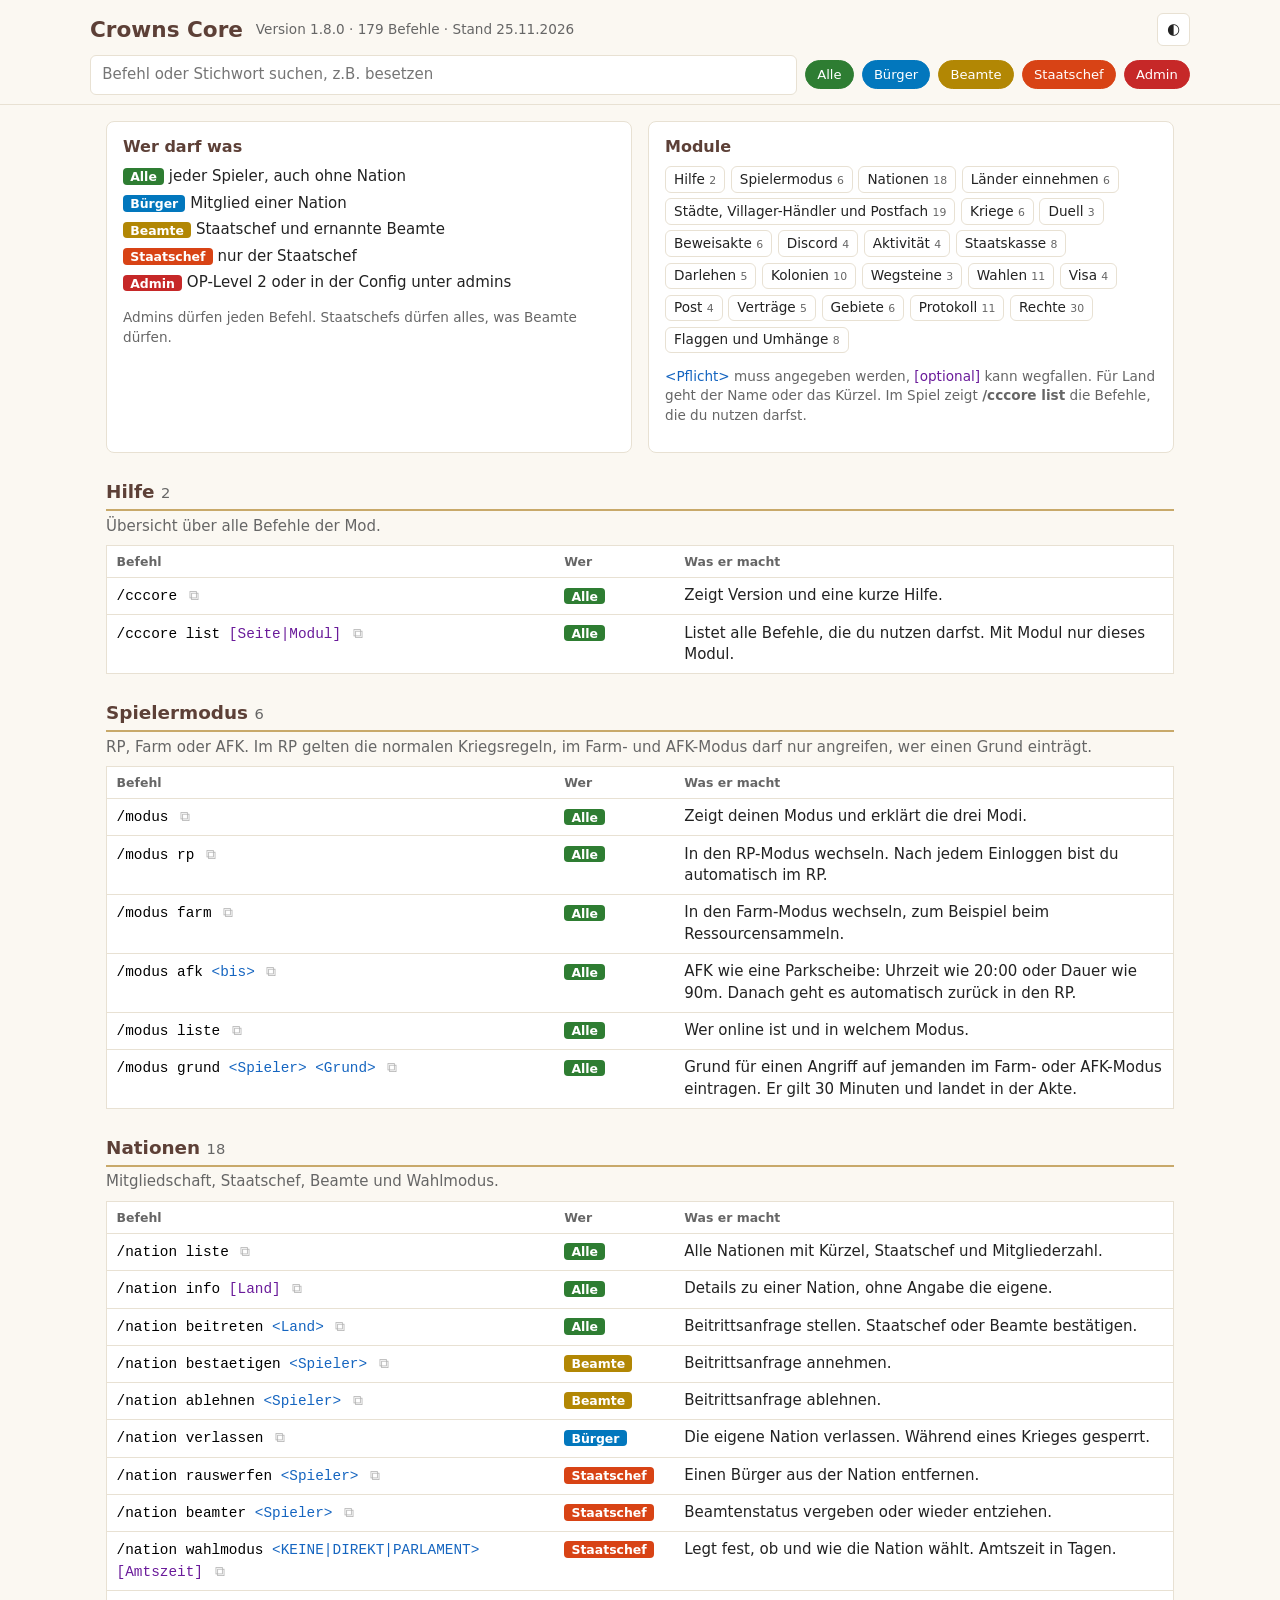
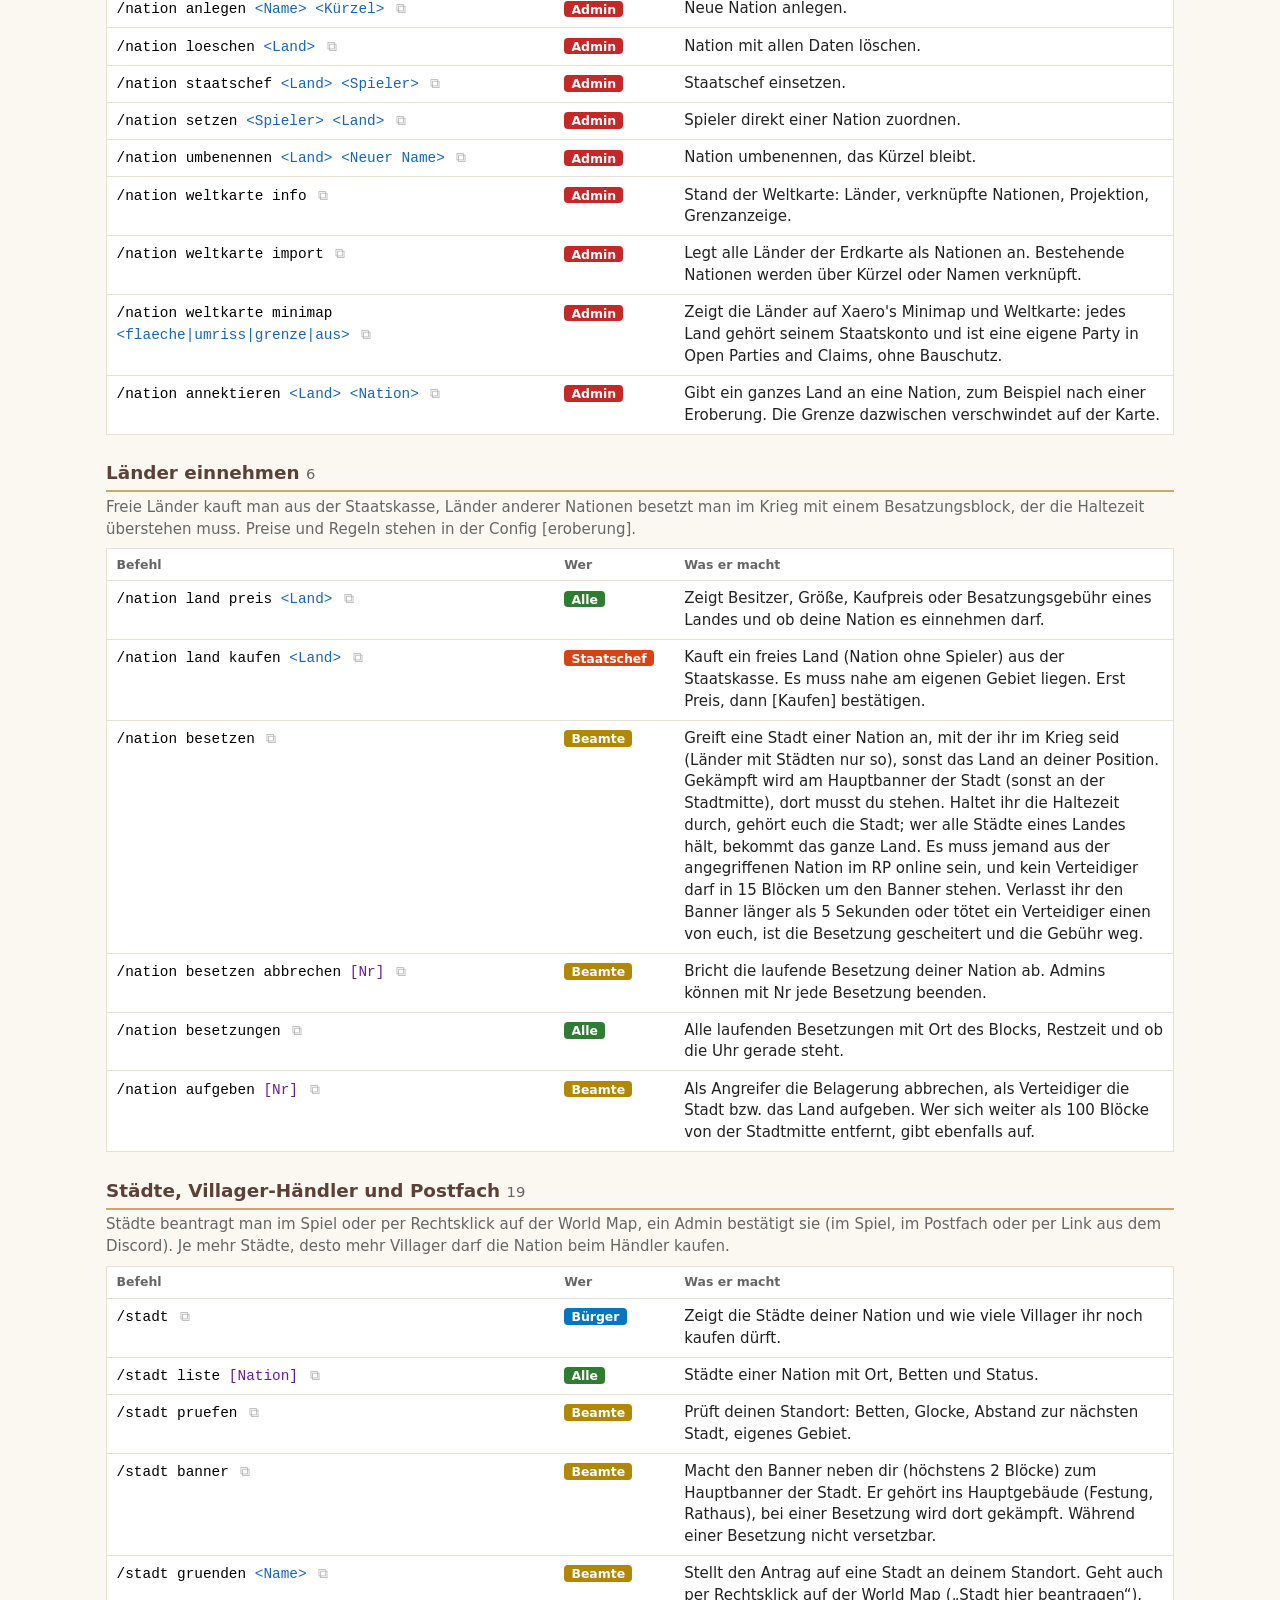
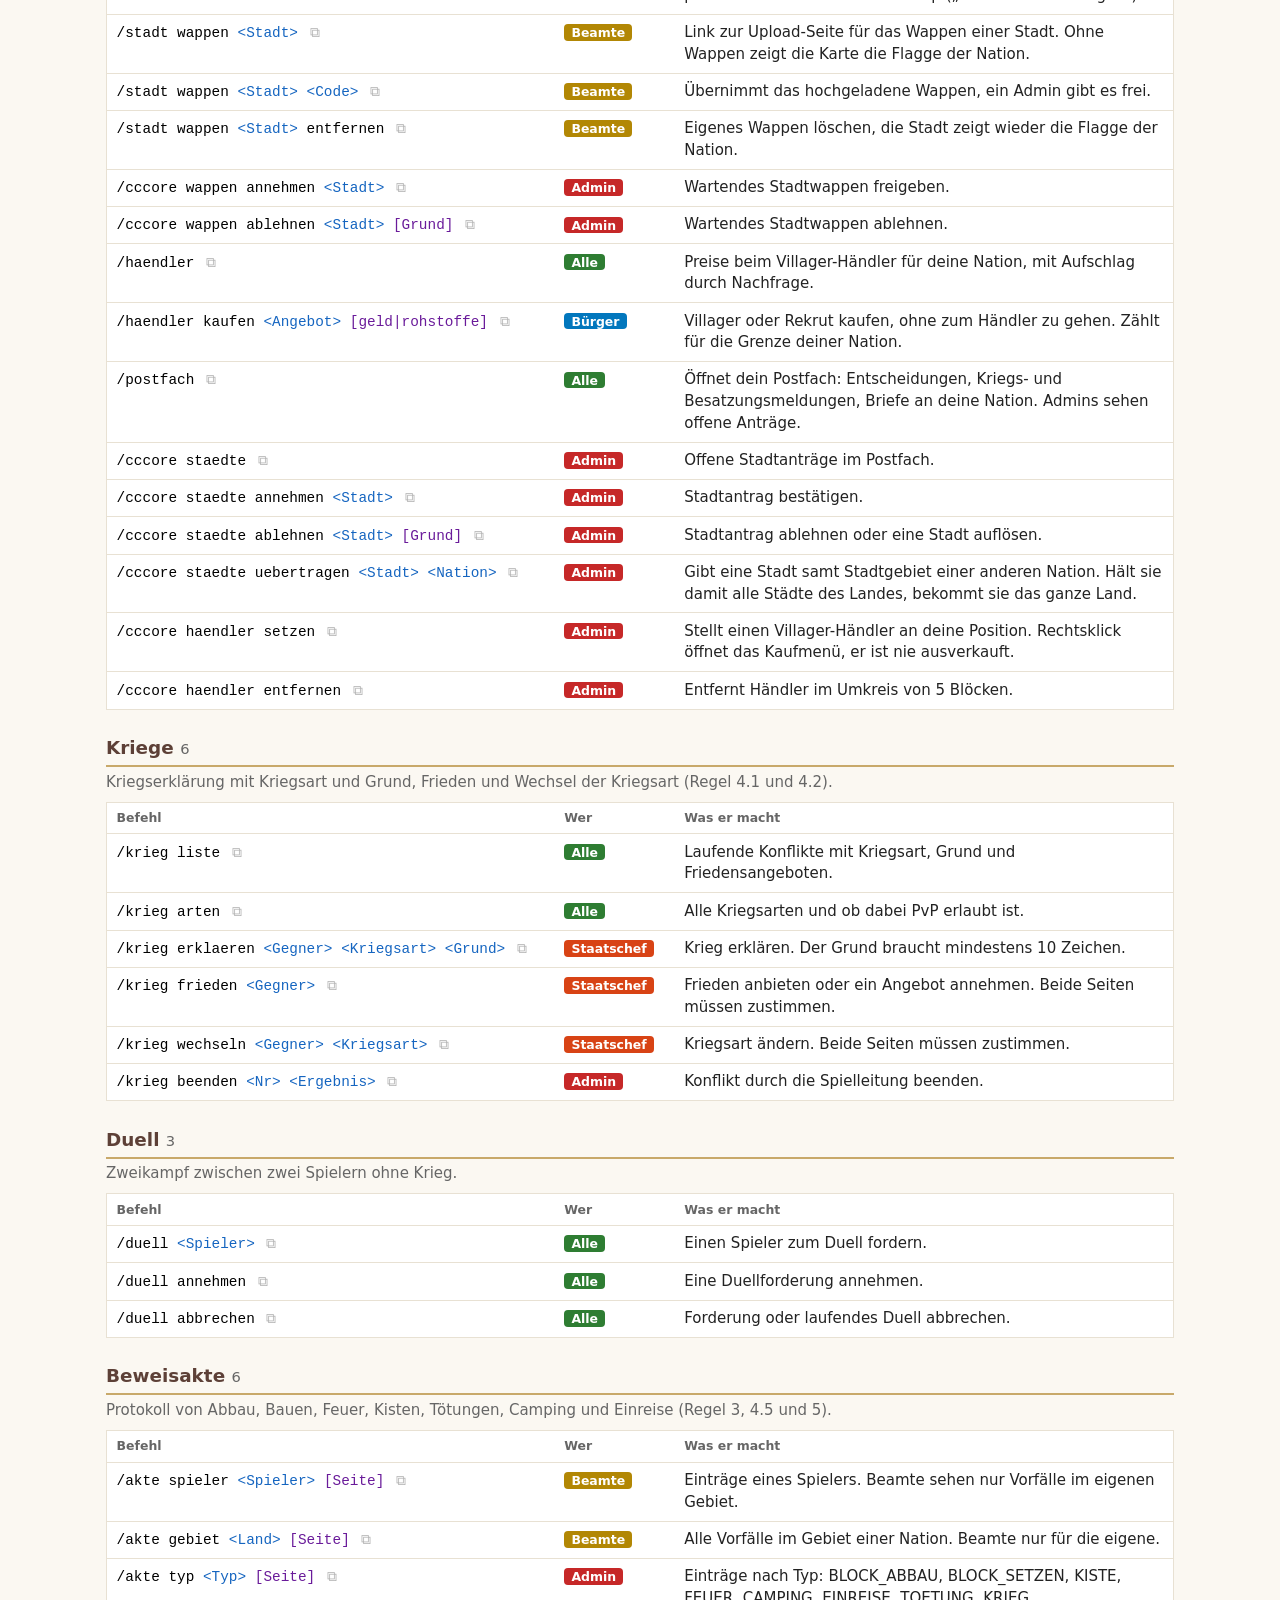
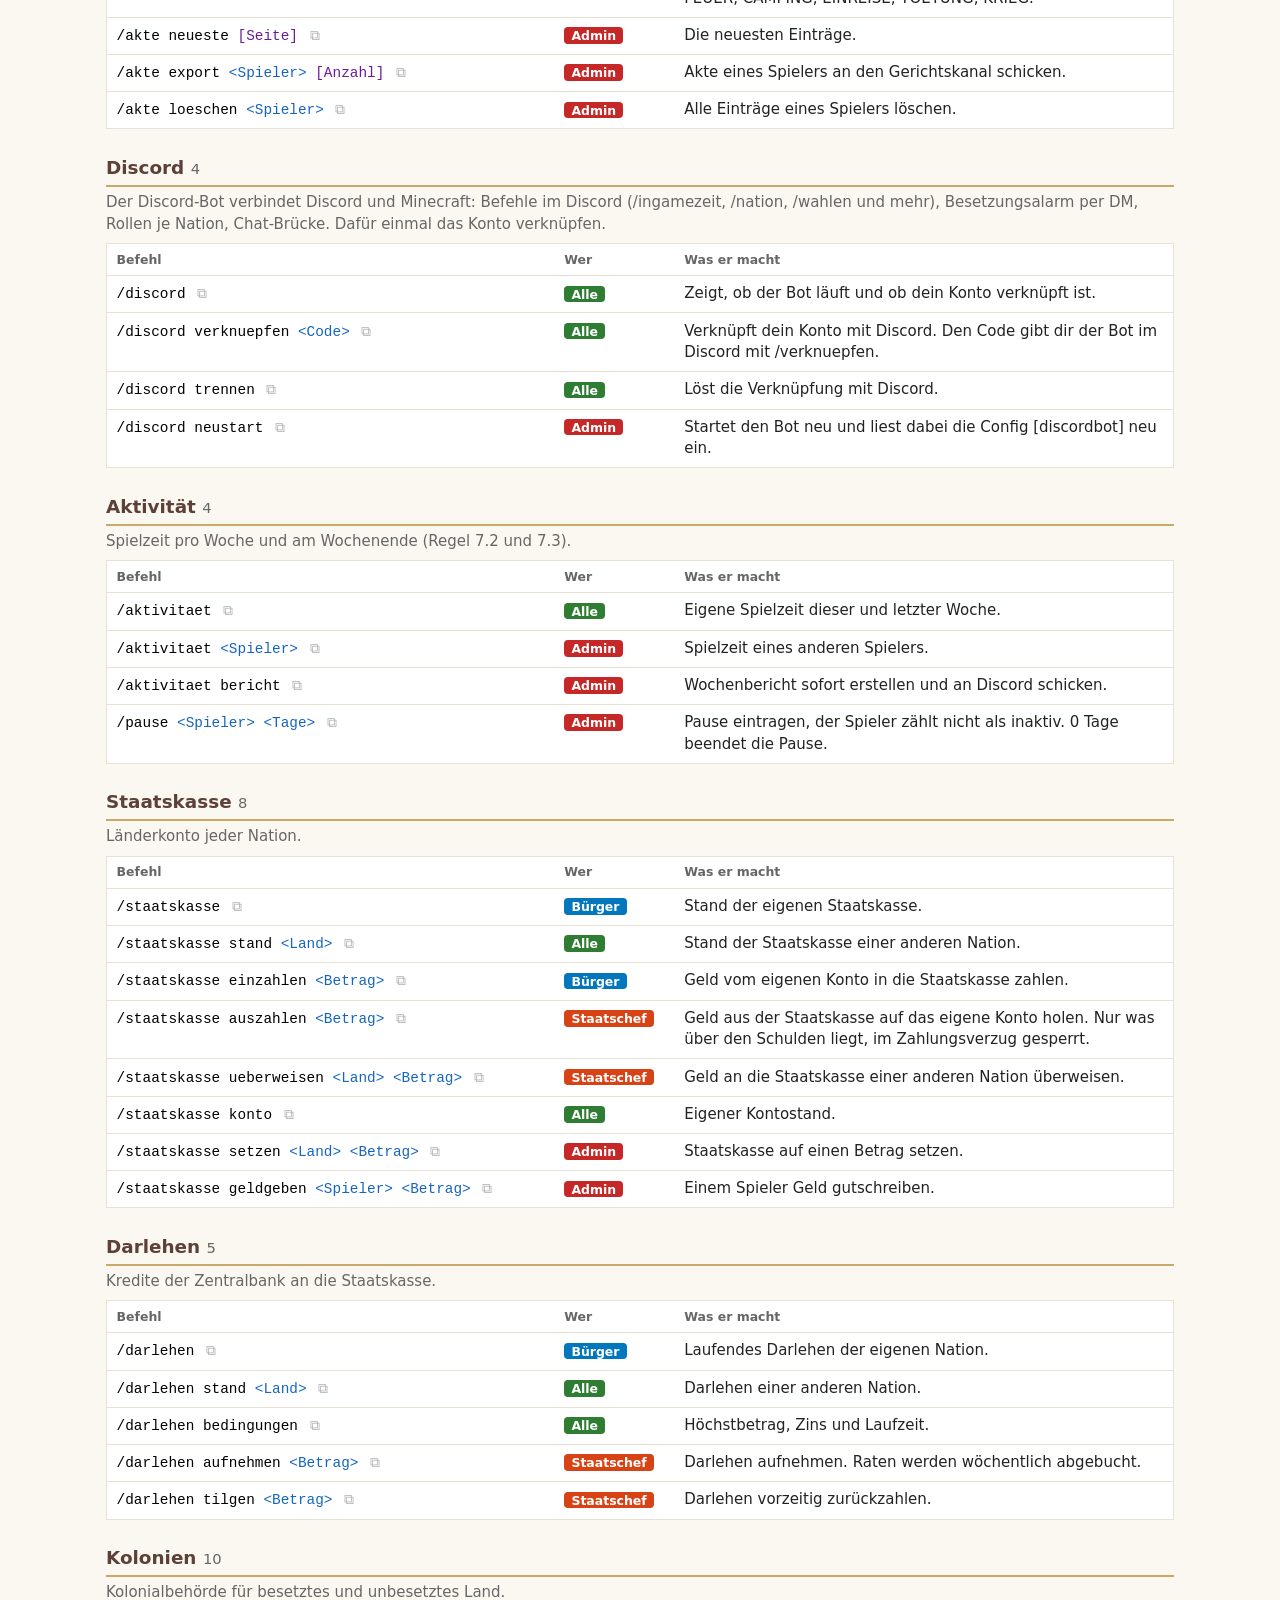
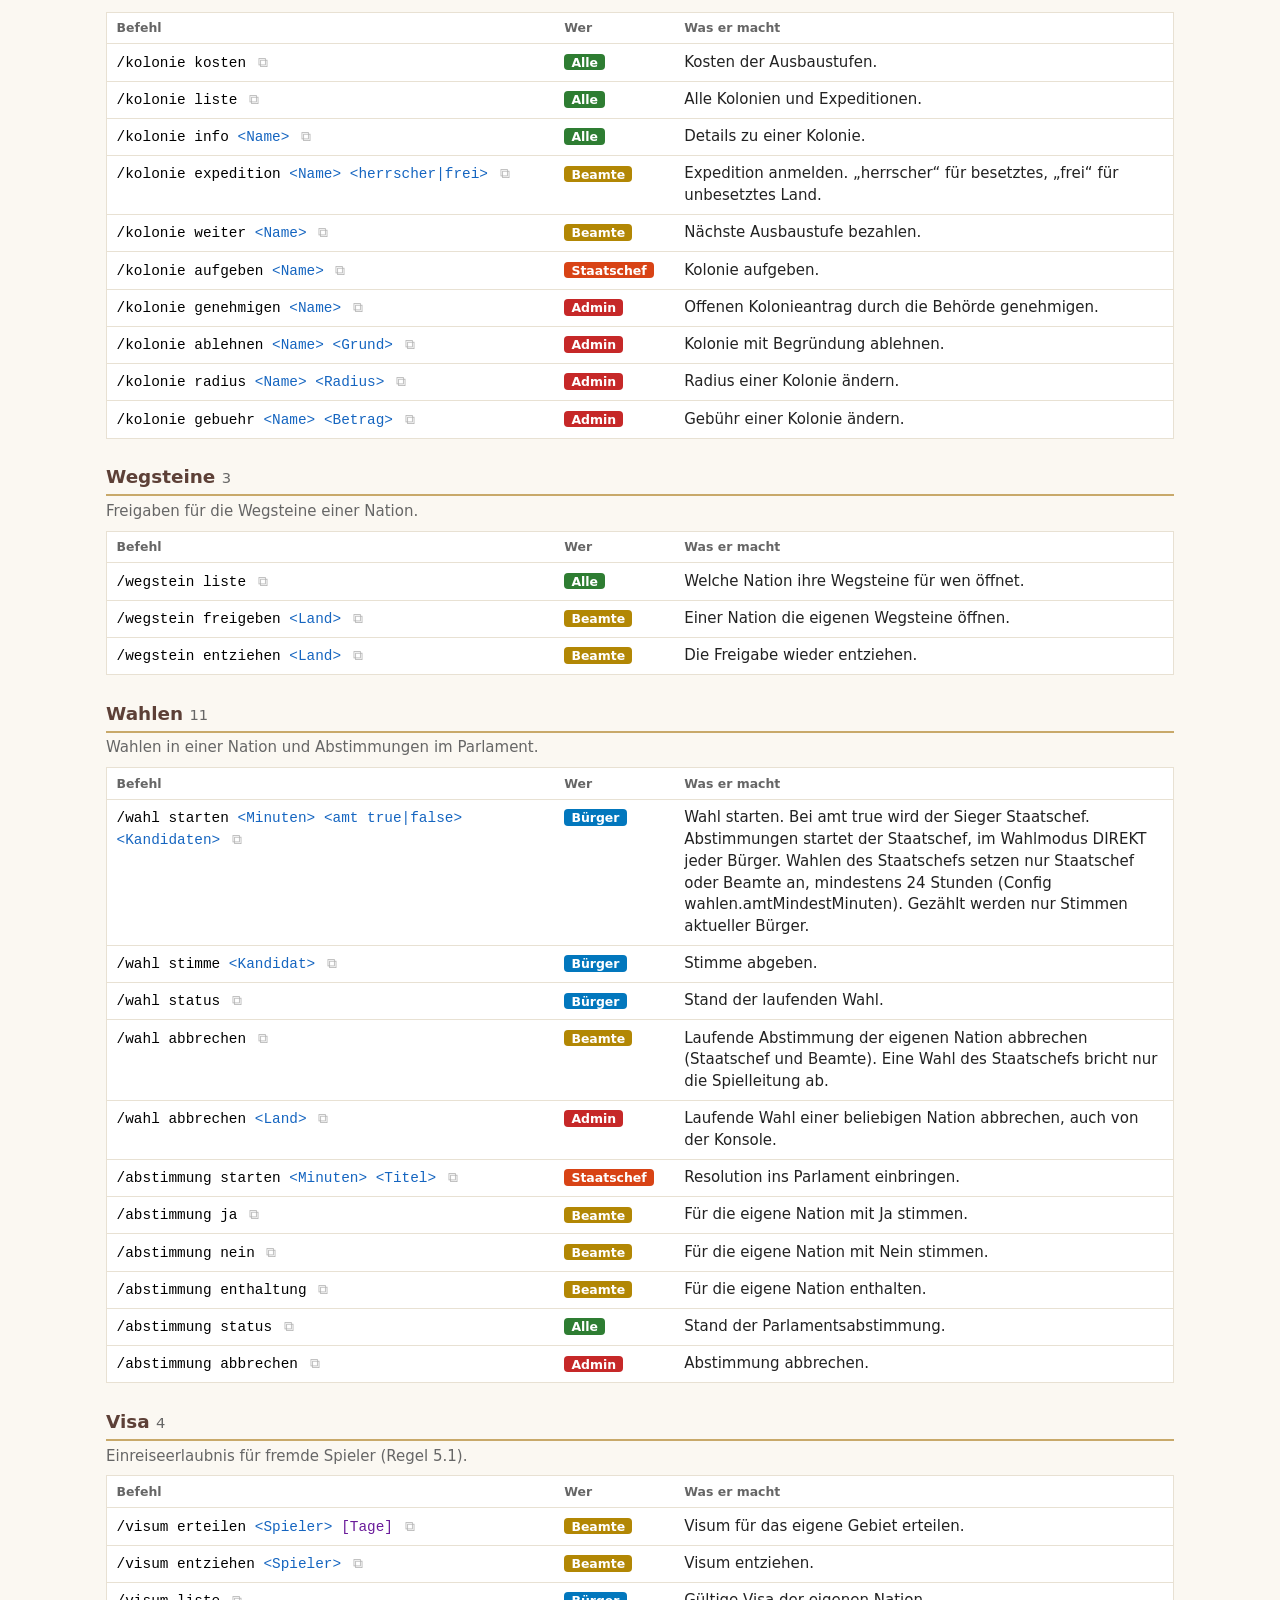
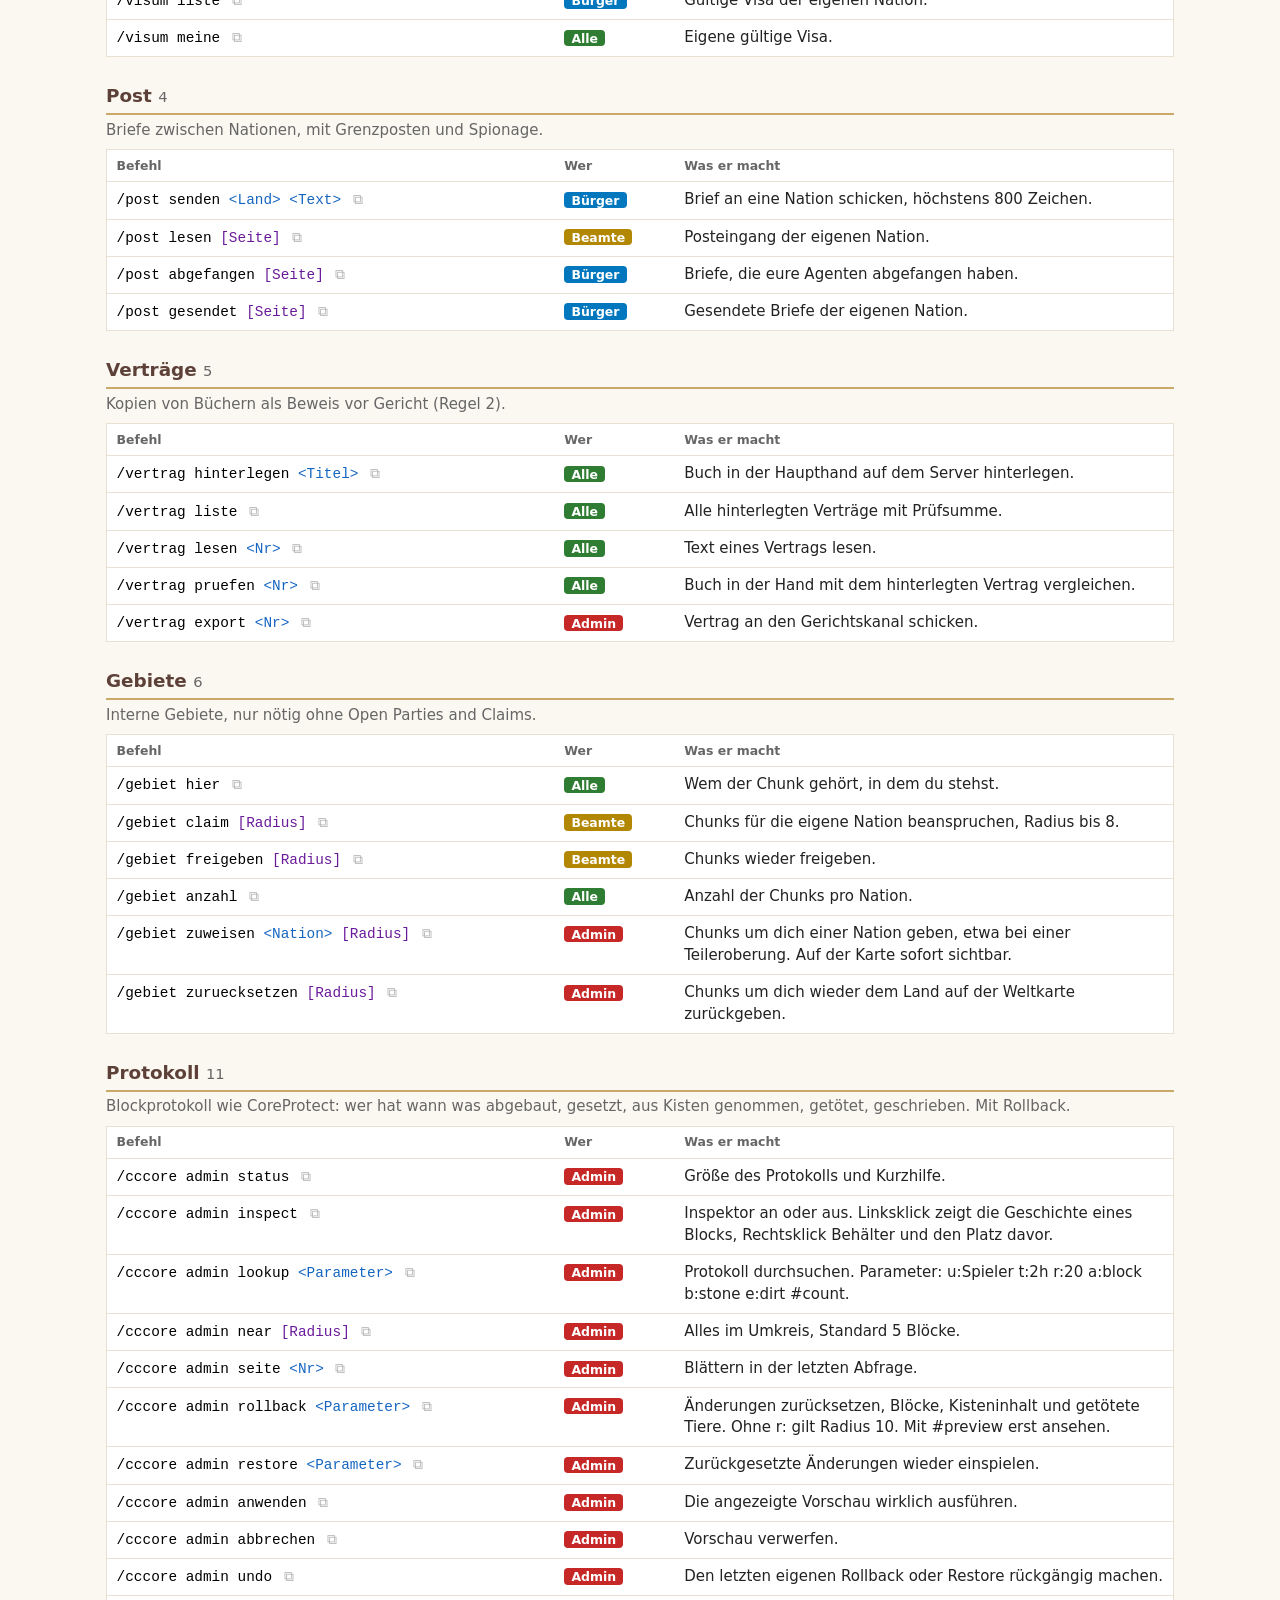
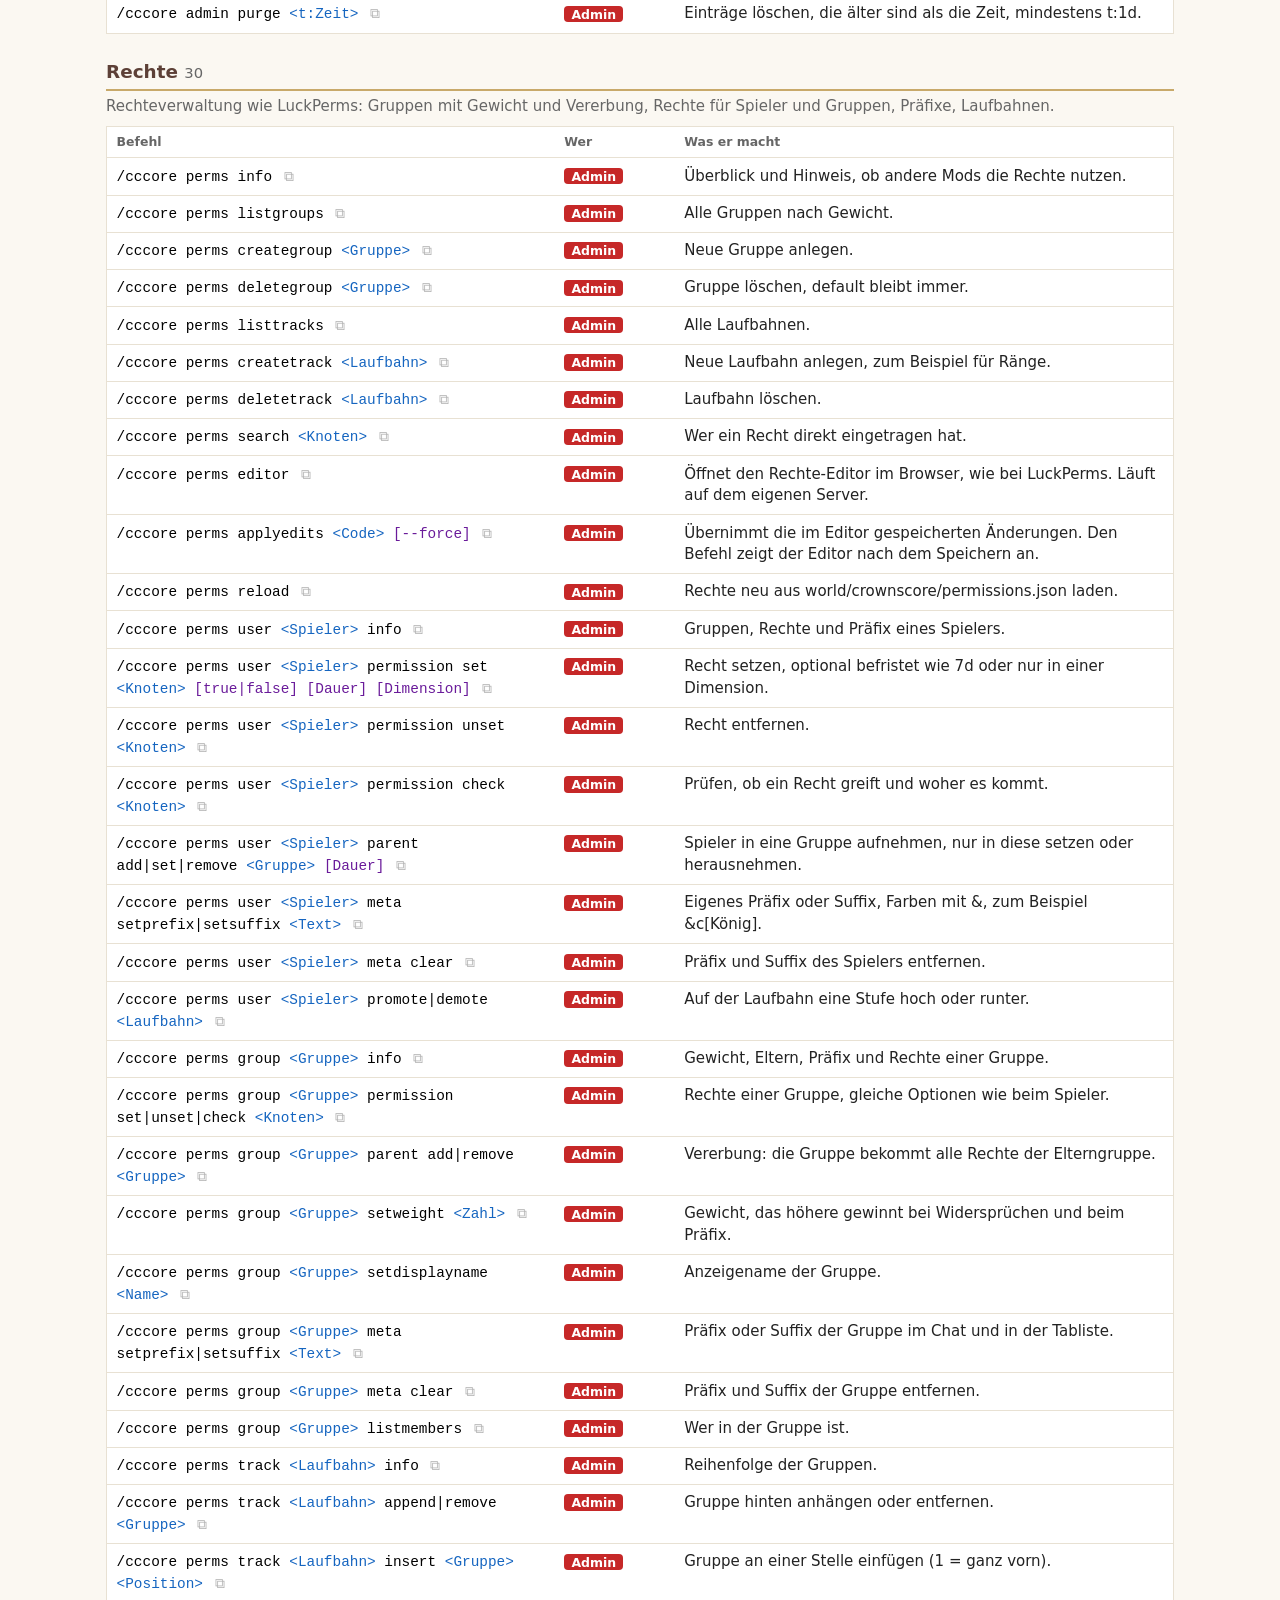
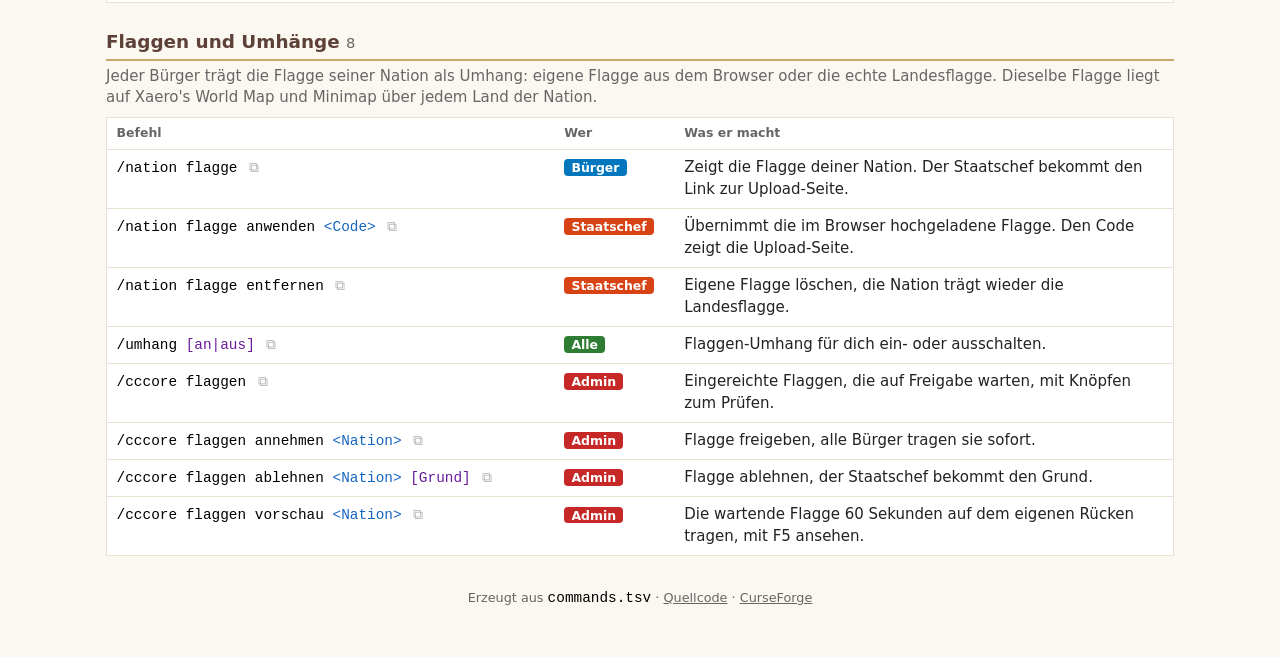
==== commit 2fc66289: "1.8.0: Discord-Bot Eigener Bot mit Token (Gateway und REST ohne Zusatzbibliothek): Slash-Befehle fue" ====
--- a/docs/commandliste.html
+++ b/docs/commandliste.html
@@ -2,7 +2,7 @@
 <html lang="de"><head><meta charset="utf-8">
 <meta name="viewport" content="width=device-width, initial-scale=1">
 <title>Crowns Core Befehle</title>
-<meta name="description" content="Alle Befehle der Server-Mod Crowns Core, Version 1.7.0">
+<meta name="description" content="Alle Befehle der Server-Mod Crowns Core, Version 1.8.0">
 <style>
 :root { --bg:#fbf8f2; --fg:#222; --muted:#666; --card:#fff; --line:#e8e1d3; --accent:#5d4037; --gold:#c8a96a;
   --arg:#1565c0; --opt:#6a1b9a; --code:#000; --hover:#f6efe1; color-scheme:light; }
@@ -66,7 +66,7 @@
 </style></head><body>
 <header>
   <div class="top"><h1>Crowns Core</h1>
-    <span class="sub">Version 1.7.0 · 175 Befehle · Stand 25.11.2026</span>
+    <span class="sub">Version 1.8.0 · 179 Befehle · Stand 25.11.2026</span>
     <button type="button" class="theme" id="theme" title="Hell/Dunkel">&#9680;</button></div>
   <div class="tools"><input type="search" id="q" placeholder="Befehl oder Stichwort suchen, z.B. besetzen" autocomplete="off"><button type="button" class="chip on" data-role="ALLE" style="--c:#2e7d32" aria-pressed="true">Alle</button><button type="button" class="chip on" data-role="BUERGER" style="--c:#0277bd" aria-pressed="true">Bürger</button><button type="button" class="chip on" data-role="BEAMTER" style="--c:#b28704" aria-pressed="true">Beamte</button><button type="button" class="chip on" data-role="CHEF" style="--c:#d84315" aria-pressed="true">Staatschef</button><button type="button" class="chip on" data-role="ADMIN" style="--c:#c62828" aria-pressed="true">Admin</button></div>
 </header>
@@ -74,11 +74,11 @@
 <div class="box">
   <div><h3>Wer darf was</h3><ul><li><span class="role" style="--c:#2e7d32">Alle</span> jeder Spieler, auch ohne Nation</li><li><span class="role" style="--c:#0277bd">Bürger</span> Mitglied einer Nation</li><li><span class="role" style="--c:#b28704">Beamte</span> Staatschef und ernannte Beamte</li><li><span class="role" style="--c:#d84315">Staatschef</span> nur der Staatschef</li><li><span class="role" style="--c:#c62828">Admin</span> OP-Level 2 oder in der Config unter admins</li></ul>
   <p class="hint">Admins dürfen jeden Befehl. Staatschefs dürfen alles, was Beamte dürfen.</p></div>
-  <div><h3>Module</h3><div class="toc"><a href="#cccore" data-mod="cccore">Hilfe <span class="n">2</span></a><a href="#modus" data-mod="modus">Spielermodus <span class="n">6</span></a><a href="#nation" data-mod="nation">Nationen <span class="n">18</span></a><a href="#eroberung" data-mod="eroberung">Länder einnehmen <span class="n">6</span></a><a href="#staedte" data-mod="staedte">Städte, Villager-Händler und Postfach <span class="n">19</span></a><a href="#krieg" data-mod="krieg">Kriege <span class="n">6</span></a><a href="#duell" data-mod="duell">Duell <span class="n">3</span></a><a href="#akte" data-mod="akte">Beweisakte <span class="n">6</span></a><a href="#aktivitaet" data-mod="aktivitaet">Aktivität <span class="n">4</span></a><a href="#staatskasse" data-mod="staatskasse">Staatskasse <span class="n">8</span></a><a href="#darlehen" data-mod="darlehen">Darlehen <span class="n">5</span></a><a href="#kolonie" data-mod="kolonie">Kolonien <span class="n">10</span></a><a href="#wegstein" data-mod="wegstein">Wegsteine <span class="n">3</span></a><a href="#wahl" data-mod="wahl">Wahlen <span class="n">11</span></a><a href="#visum" data-mod="visum">Visa <span class="n">4</span></a><a href="#post" data-mod="post">Post <span class="n">4</span></a><a href="#vertrag" data-mod="vertrag">Verträge <span class="n">5</span></a><a href="#gebiet" data-mod="gebiet">Gebiete <span class="n">6</span></a><a href="#admin" data-mod="admin">Protokoll <span class="n">11</span></a><a href="#perms" data-mod="perms">Rechte <span class="n">30</span></a><a href="#flagge" data-mod="flagge">Flaggen und Umhänge <span class="n">8</span></a></div>
+  <div><h3>Module</h3><div class="toc"><a href="#cccore" data-mod="cccore">Hilfe <span class="n">2</span></a><a href="#modus" data-mod="modus">Spielermodus <span class="n">6</span></a><a href="#nation" data-mod="nation">Nationen <span class="n">18</span></a><a href="#eroberung" data-mod="eroberung">Länder einnehmen <span class="n">6</span></a><a href="#staedte" data-mod="staedte">Städte, Villager-Händler und Postfach <span class="n">19</span></a><a href="#krieg" data-mod="krieg">Kriege <span class="n">6</span></a><a href="#duell" data-mod="duell">Duell <span class="n">3</span></a><a href="#akte" data-mod="akte">Beweisakte <span class="n">6</span></a><a href="#discord" data-mod="discord">Discord <span class="n">4</span></a><a href="#aktivitaet" data-mod="aktivitaet">Aktivität <span class="n">4</span></a><a href="#staatskasse" data-mod="staatskasse">Staatskasse <span class="n">8</span></a><a href="#darlehen" data-mod="darlehen">Darlehen <span class="n">5</span></a><a href="#kolonie" data-mod="kolonie">Kolonien <span class="n">10</span></a><a href="#wegstein" data-mod="wegstein">Wegsteine <span class="n">3</span></a><a href="#wahl" data-mod="wahl">Wahlen <span class="n">11</span></a><a href="#visum" data-mod="visum">Visa <span class="n">4</span></a><a href="#post" data-mod="post">Post <span class="n">4</span></a><a href="#vertrag" data-mod="vertrag">Verträge <span class="n">5</span></a><a href="#gebiet" data-mod="gebiet">Gebiete <span class="n">6</span></a><a href="#admin" data-mod="admin">Protokoll <span class="n">11</span></a><a href="#perms" data-mod="perms">Rechte <span class="n">30</span></a><a href="#flagge" data-mod="flagge">Flaggen und Umhänge <span class="n">8</span></a></div>
   <p class="hint"><span class="arg">&lt;Pflicht&gt;</span> muss angegeben werden, <span class="opt">[optional]</span> kann wegfallen.
   Für Land geht der Name oder das Kürzel. Im Spiel zeigt <b>/cccore list</b> die Befehle, die du nutzen darfst.</p></div>
 </div>
-<section id="cccore" data-mod="cccore"><h2>Hilfe <span class="n">2</span></h2><p class="intro">Übersicht über alle Befehle der Mod.</p><div class="scroll"><table><thead><tr><th>Befehl</th><th>Wer</th><th>Was er macht</th></tr></thead><tbody><tr data-role="ALLE"><td class="syn"><code>/cccore</code><button type="button" class="copy" data-cmd="/cccore" title="Kopieren" aria-label="Befehl kopieren">&#10697;</button></td><td class="wer"><span class="role" style="--c:#2e7d32">Alle</span></td><td>Zeigt Version und eine kurze Hilfe.</td></tr><tr data-role="ALLE"><td class="syn"><code>/cccore list <span class="opt">[Seite|Modul]</span></code><button type="button" class="copy" data-cmd="/cccore list [Seite|Modul]" title="Kopieren" aria-label="Befehl kopieren">&#10697;</button></td><td class="wer"><span class="role" style="--c:#2e7d32">Alle</span></td><td>Listet alle Befehle, die du nutzen darfst. Mit Modul nur dieses Modul.</td></tr></tbody></table></div></section><section id="modus" data-mod="modus"><h2>Spielermodus <span class="n">6</span></h2><p class="intro">RP, Farm oder AFK. Im RP gelten die normalen Kriegsregeln, im Farm- und AFK-Modus darf nur angreifen, wer einen Grund einträgt.</p><div class="scroll"><table><thead><tr><th>Befehl</th><th>Wer</th><th>Was er macht</th></tr></thead><tbody><tr data-role="ALLE"><td class="syn"><code>/modus</code><button type="button" class="copy" data-cmd="/modus" title="Kopieren" aria-label="Befehl kopieren">&#10697;</button></td><td class="wer"><span class="role" style="--c:#2e7d32">Alle</span></td><td>Zeigt deinen Modus und erklärt die drei Modi.</td></tr><tr data-role="ALLE"><td class="syn"><code>/modus rp</code><button type="button" class="copy" data-cmd="/modus rp" title="Kopieren" aria-label="Befehl kopieren">&#10697;</button></td><td class="wer"><span class="role" style="--c:#2e7d32">Alle</span></td><td>In den RP-Modus wechseln. Nach jedem Einloggen bist du automatisch im RP.</td></tr><tr data-role="ALLE"><td class="syn"><code>/modus farm</code><button type="button" class="copy" data-cmd="/modus farm" title="Kopieren" aria-label="Befehl kopieren">&#10697;</button></td><td class="wer"><span class="role" style="--c:#2e7d32">Alle</span></td><td>In den Farm-Modus wechseln, zum Beispiel beim Ressourcensammeln.</td></tr><tr data-role="ALLE"><td class="syn"><code>/modus afk <span class="arg">&lt;bis&gt;</span></code><button type="button" class="copy" data-cmd="/modus afk &lt;bis&gt;" title="Kopieren" aria-label="Befehl kopieren">&#10697;</button></td><td class="wer"><span class="role" style="--c:#2e7d32">Alle</span></td><td>AFK wie eine Parkscheibe: Uhrzeit wie 20:00 oder Dauer wie 90m. Danach geht es automatisch zurück in den RP.</td></tr><tr data-role="ALLE"><td class="syn"><code>/modus liste</code><button type="button" class="copy" data-cmd="/modus liste" title="Kopieren" aria-label="Befehl kopieren">&#10697;</button></td><td class="wer"><span class="role" style="--c:#2e7d32">Alle</span></td><td>Wer online ist und in welchem Modus.</td></tr><tr data-role="ALLE"><td class="syn"><code>/modus grund <span class="arg">&lt;Spieler&gt;</span> <span class="arg">&lt;Grund&gt;</span></code><button type="button" class="copy" data-cmd="/modus grund &lt;Spieler&gt; &lt;Grund&gt;" title="Kopieren" aria-label="Befehl kopieren">&#10697;</button></td><td class="wer"><span class="role" style="--c:#2e7d32">Alle</span></td><td>Grund für einen Angriff auf jemanden im Farm- oder AFK-Modus eintragen. Er gilt 30 Minuten und landet in der Akte.</td></tr></tbody></table></div></section><section id="nation" data-mod="nation"><h2>Nationen <span class="n">18</span></h2><p class="intro">Mitgliedschaft, Staatschef, Beamte und Wahlmodus.</p><div class="scroll"><table><thead><tr><th>Befehl</th><th>Wer</th><th>Was er macht</th></tr></thead><tbody><tr data-role="ALLE"><td class="syn"><code>/nation liste</code><button type="button" class="copy" data-cmd="/nation liste" title="Kopieren" aria-label="Befehl kopieren">&#10697;</button></td><td class="wer"><span class="role" style="--c:#2e7d32">Alle</span></td><td>Alle Nationen mit Kürzel, Staatschef und Mitgliederzahl.</td></tr><tr data-role="ALLE"><td class="syn"><code>/nation info <span class="opt">[Land]</span></code><button type="button" class="copy" data-cmd="/nation info [Land]" title="Kopieren" aria-label="Befehl kopieren">&#10697;</button></td><td class="wer"><span class="role" style="--c:#2e7d32">Alle</span></td><td>Details zu einer Nation, ohne Angabe die eigene.</td></tr><tr data-role="ALLE"><td class="syn"><code>/nation beitreten <span class="arg">&lt;Land&gt;</span></code><button type="button" class="copy" data-cmd="/nation beitreten &lt;Land&gt;" title="Kopieren" aria-label="Befehl kopieren">&#10697;</button></td><td class="wer"><span class="role" style="--c:#2e7d32">Alle</span></td><td>Beitrittsanfrage stellen. Staatschef oder Beamte bestätigen.</td></tr><tr data-role="BEAMTER"><td class="syn"><code>/nation bestaetigen <span class="arg">&lt;Spieler&gt;</span></code><button type="button" class="copy" data-cmd="/nation bestaetigen &lt;Spieler&gt;" title="Kopieren" aria-label="Befehl kopieren">&#10697;</button></td><td class="wer"><span class="role" style="--c:#b28704">Beamte</span></td><td>Beitrittsanfrage annehmen.</td></tr><tr data-role="BEAMTER"><td class="syn"><code>/nation ablehnen <span class="arg">&lt;Spieler&gt;</span></code><button type="button" class="copy" data-cmd="/nation ablehnen &lt;Spieler&gt;" title="Kopieren" aria-label="Befehl kopieren">&#10697;</button></td><td class="wer"><span class="role" style="--c:#b28704">Beamte</span></td><td>Beitrittsanfrage ablehnen.</td></tr><tr data-role="BUERGER"><td class="syn"><code>/nation verlassen</code><button type="button" class="copy" data-cmd="/nation verlassen" title="Kopieren" aria-label="Befehl kopieren">&#10697;</button></td><td class="wer"><span class="role" style="--c:#0277bd">Bürger</span></td><td>Die eigene Nation verlassen. Während eines Krieges gesperrt.</td></tr><tr data-role="CHEF"><td class="syn"><code>/nation rauswerfen <span class="arg">&lt;Spieler&gt;</span></code><button type="button" class="copy" data-cmd="/nation rauswerfen &lt;Spieler&gt;" title="Kopieren" aria-label="Befehl kopieren">&#10697;</button></td><td class="wer"><span class="role" style="--c:#d84315">Staatschef</span></td><td>Einen Bürger aus der Nation entfernen.</td></tr><tr data-role="CHEF"><td class="syn"><code>/nation beamter <span class="arg">&lt;Spieler&gt;</span></code><button type="button" class="copy" data-cmd="/nation beamter &lt;Spieler&gt;" title="Kopieren" aria-label="Befehl kopieren">&#10697;</button></td><td class="wer"><span class="role" style="--c:#d84315">Staatschef</span></td><td>Beamtenstatus vergeben oder wieder entziehen.</td></tr><tr data-role="CHEF"><td class="syn"><code>/nation wahlmodus <span class="arg">&lt;KEINE|DIREKT|PARLAMENT&gt;</span> <span class="opt">[Amtszeit]</span></code><button type="button" class="copy" data-cmd="/nation wahlmodus &lt;KEINE|DIREKT|PARLAMENT&gt; [Amtszeit]" title="Kopieren" aria-label="Befehl kopieren">&#10697;</button></td><td class="wer"><span class="role" style="--c:#d84315">Staatschef</span></td><td>Legt fest, ob und wie die Nation wählt. Amtszeit in Tagen.</td></tr><tr data-role="ADMIN"><td class="syn"><code>/nation anlegen <span class="arg">&lt;Name&gt;</span> <span class="arg">&lt;Kürzel&gt;</span></code><button type="button" class="copy" data-cmd="/nation anlegen &lt;Name&gt; &lt;Kürzel&gt;" title="Kopieren" aria-label="Befehl kopieren">&#10697;</button></td><td class="wer"><span class="role" style="--c:#c62828">Admin</span></td><td>Neue Nation anlegen.</td></tr><tr data-role="ADMIN"><td class="syn"><code>/nation loeschen <span class="arg">&lt;Land&gt;</span></code><button type="button" class="copy" data-cmd="/nation loeschen &lt;Land&gt;" title="Kopieren" aria-label="Befehl kopieren">&#10697;</button></td><td class="wer"><span class="role" style="--c:#c62828">Admin</span></td><td>Nation mit allen Daten löschen.</td></tr><tr data-role="ADMIN"><td class="syn"><code>/nation staatschef <span class="arg">&lt;Land&gt;</span> <span class="arg">&lt;Spieler&gt;</span></code><button type="button" class="copy" data-cmd="/nation staatschef &lt;Land&gt; &lt;Spieler&gt;" title="Kopieren" aria-label="Befehl kopieren">&#10697;</button></td><td class="wer"><span class="role" style="--c:#c62828">Admin</span></td><td>Staatschef einsetzen.</td></tr><tr data-role="ADMIN"><td class="syn"><code>/nation setzen <span class="arg">&lt;Spieler&gt;</span> <span class="arg">&lt;Land&gt;</span></code><button type="button" class="copy" data-cmd="/nation setzen &lt;Spieler&gt; &lt;Land&gt;" title="Kopieren" aria-label="Befehl kopieren">&#10697;</button></td><td class="wer"><span class="role" style="--c:#c62828">Admin</span></td><td>Spieler direkt einer Nation zuordnen.</td></tr><tr data-role="ADMIN"><td class="syn"><code>/nation umbenennen <span class="arg">&lt;Land&gt;</span> <span class="arg">&lt;Neuer Name&gt;</span></code><button type="button" class="copy" data-cmd="/nation umbenennen &lt;Land&gt; &lt;Neuer Name&gt;" title="Kopieren" aria-label="Befehl kopieren">&#10697;</button></td><td class="wer"><span class="role" style="--c:#c62828">Admin</span></td><td>Nation umbenennen, das Kürzel bleibt.</td></tr><tr data-role="ADMIN"><td class="syn"><code>/nation weltkarte info</code><button type="button" class="copy" data-cmd="/nation weltkarte info" title="Kopieren" aria-label="Befehl kopieren">&#10697;</button></td><td class="wer"><span class="role" style="--c:#c62828">Admin</span></td><td>Stand der Weltkarte: Länder, verknüpfte Nationen, Projektion, Grenzanzeige.</td></tr><tr data-role="ADMIN"><td class="syn"><code>/nation weltkarte import</code><button type="button" class="copy" data-cmd="/nation weltkarte import" title="Kopieren" aria-label="Befehl kopieren">&#10697;</button></td><td class="wer"><span class="role" style="--c:#c62828">Admin</span></td><td>Legt alle Länder der Erdkarte als Nationen an. Bestehende Nationen werden über Kürzel oder Namen verknüpft.</td></tr><tr data-role="ADMIN"><td class="syn"><code>/nation weltkarte minimap <span class="arg">&lt;flaeche|umriss|grenze|aus&gt;</span></code><button type="button" class="copy" data-cmd="/nation weltkarte minimap &lt;flaeche|umriss|grenze|aus&gt;" title="Kopieren" aria-label="Befehl kopieren">&#10697;</button></td><td class="wer"><span class="role" style="--c:#c62828">Admin</span></td><td>Zeigt die Länder auf Xaero&#x27;s Minimap und Weltkarte: jedes Land gehört seinem Staatskonto und ist eine eigene Party in Open Parties and Claims, ohne Bauschutz.</td></tr><tr data-role="ADMIN"><td class="syn"><code>/nation annektieren <span class="arg">&lt;Land&gt;</span> <span class="arg">&lt;Nation&gt;</span></code><button type="button" class="copy" data-cmd="/nation annektieren &lt;Land&gt; &lt;Nation&gt;" title="Kopieren" aria-label="Befehl kopieren">&#10697;</button></td><td class="wer"><span class="role" style="--c:#c62828">Admin</span></td><td>Gibt ein ganzes Land an eine Nation, zum Beispiel nach einer Eroberung. Die Grenze dazwischen verschwindet auf der Karte.</td></tr></tbody></table></div></section><section id="eroberung" data-mod="eroberung"><h2>Länder einnehmen <span class="n">6</span></h2><p class="intro">Freie Länder kauft man aus der Staatskasse, Länder anderer Nationen besetzt man im Krieg mit einem Besatzungsblock, der die Haltezeit überstehen muss. Preise und Regeln stehen in der Config [eroberung].</p><div class="scroll"><table><thead><tr><th>Befehl</th><th>Wer</th><th>Was er macht</th></tr></thead><tbody><tr data-role="ALLE"><td class="syn"><code>/nation land preis <span class="arg">&lt;Land&gt;</span></code><button type="button" class="copy" data-cmd="/nation land preis &lt;Land&gt;" title="Kopieren" aria-label="Befehl kopieren">&#10697;</button></td><td class="wer"><span class="role" style="--c:#2e7d32">Alle</span></td><td>Zeigt Besitzer, Größe, Kaufpreis oder Besatzungsgebühr eines Landes und ob deine Nation es einnehmen darf.</td></tr><tr data-role="CHEF"><td class="syn"><code>/nation land kaufen <span class="arg">&lt;Land&gt;</span></code><button type="button" class="copy" data-cmd="/nation land kaufen &lt;Land&gt;" title="Kopieren" aria-label="Befehl kopieren">&#10697;</button></td><td class="wer"><span class="role" style="--c:#d84315">Staatschef</span></td><td>Kauft ein freies Land (Nation ohne Spieler) aus der Staatskasse. Es muss nahe am eigenen Gebiet liegen. Erst Preis, dann [Kaufen] bestätigen.</td></tr><tr data-role="BEAMTER"><td class="syn"><code>/nation besetzen</code><button type="button" class="copy" data-cmd="/nation besetzen" title="Kopieren" aria-label="Befehl kopieren">&#10697;</button></td><td class="wer"><span class="role" style="--c:#b28704">Beamte</span></td><td>Greift eine Stadt einer Nation an, mit der ihr im Krieg seid (Länder mit Städten nur so), sonst das Land an deiner Position. Gekämpft wird am Hauptbanner der Stadt (sonst an der Stadtmitte), dort musst du stehen. Haltet ihr die Haltezeit durch, gehört euch die Stadt; wer alle Städte eines Landes hält, bekommt das ganze Land. Es muss jemand aus der angegriffenen Nation im RP online sein, und kein Verteidiger darf in 15 Blöcken um den Banner stehen. Verlasst ihr den Banner länger als 5 Sekunden oder tötet ein Verteidiger einen von euch, ist die Besetzung gescheitert und die Gebühr weg.</td></tr><tr data-role="BEAMTER"><td class="syn"><code>/nation besetzen abbrechen <span class="opt">[Nr]</span></code><button type="button" class="copy" data-cmd="/nation besetzen abbrechen [Nr]" title="Kopieren" aria-label="Befehl kopieren">&#10697;</button></td><td class="wer"><span class="role" style="--c:#b28704">Beamte</span></td><td>Bricht die laufende Besetzung deiner Nation ab. Admins können mit Nr jede Besetzung beenden.</td></tr><tr data-role="ALLE"><td class="syn"><code>/nation besetzungen</code><button type="button" class="copy" data-cmd="/nation besetzungen" title="Kopieren" aria-label="Befehl kopieren">&#10697;</button></td><td class="wer"><span class="role" style="--c:#2e7d32">Alle</span></td><td>Alle laufenden Besetzungen mit Ort des Blocks, Restzeit und ob die Uhr gerade steht.</td></tr><tr data-role="BEAMTER"><td class="syn"><code>/nation aufgeben <span class="opt">[Nr]</span></code><button type="button" class="copy" data-cmd="/nation aufgeben [Nr]" title="Kopieren" aria-label="Befehl kopieren">&#10697;</button></td><td class="wer"><span class="role" style="--c:#b28704">Beamte</span></td><td>Als Angreifer die Belagerung abbrechen, als Verteidiger die Stadt bzw. das Land aufgeben. Wer sich weiter als 100 Blöcke von der Stadtmitte entfernt, gibt ebenfalls auf.</td></tr></tbody></table></div></section><section id="staedte" data-mod="staedte"><h2>Städte, Villager-Händler und Postfach <span class="n">19</span></h2><p class="intro">Städte beantragt man im Spiel oder per Rechtsklick auf der World Map, ein Admin bestätigt sie (im Spiel, im Postfach oder per Link aus dem Discord). Je mehr Städte, desto mehr Villager darf die Nation beim Händler kaufen.</p><div class="scroll"><table><thead><tr><th>Befehl</th><th>Wer</th><th>Was er macht</th></tr></thead><tbody><tr data-role="BUERGER"><td class="syn"><code>/stadt</code><button type="button" class="copy" data-cmd="/stadt" title="Kopieren" aria-label="Befehl kopieren">&#10697;</button></td><td class="wer"><span class="role" style="--c:#0277bd">Bürger</span></td><td>Zeigt die Städte deiner Nation und wie viele Villager ihr noch kaufen dürft.</td></tr><tr data-role="ALLE"><td class="syn"><code>/stadt liste <span class="opt">[Nation]</span></code><button type="button" class="copy" data-cmd="/stadt liste [Nation]" title="Kopieren" aria-label="Befehl kopieren">&#10697;</button></td><td class="wer"><span class="role" style="--c:#2e7d32">Alle</span></td><td>Städte einer Nation mit Ort, Betten und Status.</td></tr><tr data-role="BEAMTER"><td class="syn"><code>/stadt pruefen</code><button type="button" class="copy" data-cmd="/stadt pruefen" title="Kopieren" aria-label="Befehl kopieren">&#10697;</button></td><td class="wer"><span class="role" style="--c:#b28704">Beamte</span></td><td>Prüft deinen Standort: Betten, Glocke, Abstand zur nächsten Stadt, eigenes Gebiet.</td></tr><tr data-role="BEAMTER"><td class="syn"><code>/stadt banner</code><button type="button" class="copy" data-cmd="/stadt banner" title="Kopieren" aria-label="Befehl kopieren">&#10697;</button></td><td class="wer"><span class="role" style="--c:#b28704">Beamte</span></td><td>Macht den Banner neben dir (höchstens 2 Blöcke) zum Hauptbanner der Stadt. Er gehört ins Hauptgebäude (Festung, Rathaus), bei einer Besetzung wird dort gekämpft. Während einer Besetzung nicht versetzbar.</td></tr><tr data-role="BEAMTER"><td class="syn"><code>/stadt gruenden <span class="arg">&lt;Name&gt;</span></code><button type="button" class="copy" data-cmd="/stadt gruenden &lt;Name&gt;" title="Kopieren" aria-label="Befehl kopieren">&#10697;</button></td><td class="wer"><span class="role" style="--c:#b28704">Beamte</span></td><td>Stellt den Antrag auf eine Stadt an deinem Standort. Geht auch per Rechtsklick auf der World Map („Stadt hier beantragen“).</td></tr><tr data-role="BEAMTER"><td class="syn"><code>/stadt wappen <span class="arg">&lt;Stadt&gt;</span></code><button type="button" class="copy" data-cmd="/stadt wappen &lt;Stadt&gt;" title="Kopieren" aria-label="Befehl kopieren">&#10697;</button></td><td class="wer"><span class="role" style="--c:#b28704">Beamte</span></td><td>Link zur Upload-Seite für das Wappen einer Stadt. Ohne Wappen zeigt die Karte die Flagge der Nation.</td></tr><tr data-role="BEAMTER"><td class="syn"><code>/stadt wappen <span class="arg">&lt;Stadt&gt;</span> <span class="arg">&lt;Code&gt;</span></code><button type="button" class="copy" data-cmd="/stadt wappen &lt;Stadt&gt; &lt;Code&gt;" title="Kopieren" aria-label="Befehl kopieren">&#10697;</button></td><td class="wer"><span class="role" style="--c:#b28704">Beamte</span></td><td>Übernimmt das hochgeladene Wappen, ein Admin gibt es frei.</td></tr><tr data-role="BEAMTER"><td class="syn"><code>/stadt wappen <span class="arg">&lt;Stadt&gt;</span> entfernen</code><button type="button" class="copy" data-cmd="/stadt wappen &lt;Stadt&gt; entfernen" title="Kopieren" aria-label="Befehl kopieren">&#10697;</button></td><td class="wer"><span class="role" style="--c:#b28704">Beamte</span></td><td>Eigenes Wappen löschen, die Stadt zeigt wieder die Flagge der Nation.</td></tr><tr data-role="ADMIN"><td class="syn"><code>/cccore wappen annehmen <span class="arg">&lt;Stadt&gt;</span></code><button type="button" class="copy" data-cmd="/cccore wappen annehmen &lt;Stadt&gt;" title="Kopieren" aria-label="Befehl kopieren">&#10697;</button></td><td class="wer"><span class="role" style="--c:#c62828">Admin</span></td><td>Wartendes Stadtwappen freigeben.</td></tr><tr data-role="ADMIN"><td class="syn"><code>/cccore wappen ablehnen <span class="arg">&lt;Stadt&gt;</span> <span class="opt">[Grund]</span></code><button type="button" class="copy" data-cmd="/cccore wappen ablehnen &lt;Stadt&gt; [Grund]" title="Kopieren" aria-label="Befehl kopieren">&#10697;</button></td><td class="wer"><span class="role" style="--c:#c62828">Admin</span></td><td>Wartendes Stadtwappen ablehnen.</td></tr><tr data-role="ALLE"><td class="syn"><code>/haendler</code><button type="button" class="copy" data-cmd="/haendler" title="Kopieren" aria-label="Befehl kopieren">&#10697;</button></td><td class="wer"><span class="role" style="--c:#2e7d32">Alle</span></td><td>Preise beim Villager-Händler für deine Nation, mit Aufschlag durch Nachfrage.</td></tr><tr data-role="BUERGER"><td class="syn"><code>/haendler kaufen <span class="arg">&lt;Angebot&gt;</span> <span class="opt">[geld|rohstoffe]</span></code><button type="button" class="copy" data-cmd="/haendler kaufen &lt;Angebot&gt; [geld|rohstoffe]" title="Kopieren" aria-label="Befehl kopieren">&#10697;</button></td><td class="wer"><span class="role" style="--c:#0277bd">Bürger</span></td><td>Villager oder Rekrut kaufen, ohne zum Händler zu gehen. Zählt für die Grenze deiner Nation.</td></tr><tr data-role="ALLE"><td class="syn"><code>/postfach</code><button type="button" class="copy" data-cmd="/postfach" title="Kopieren" aria-label="Befehl kopieren">&#10697;</button></td><td class="wer"><span class="role" style="--c:#2e7d32">Alle</span></td><td>Öffnet dein Postfach: Entscheidungen, Kriegs- und Besatzungsmeldungen, Briefe an deine Nation. Admins sehen offene Anträge.</td></tr><tr data-role="ADMIN"><td class="syn"><code>/cccore staedte</code><button type="button" class="copy" data-cmd="/cccore staedte" title="Kopieren" aria-label="Befehl kopieren">&#10697;</button></td><td class="wer"><span class="role" style="--c:#c62828">Admin</span></td><td>Offene Stadtanträge im Postfach.</td></tr><tr data-role="ADMIN"><td class="syn"><code>/cccore staedte annehmen <span class="arg">&lt;Stadt&gt;</span></code><button type="button" class="copy" data-cmd="/cccore staedte annehmen &lt;Stadt&gt;" title="Kopieren" aria-label="Befehl kopieren">&#10697;</button></td><td class="wer"><span class="role" style="--c:#c62828">Admin</span></td><td>Stadtantrag bestätigen.</td></tr><tr data-role="ADMIN"><td class="syn"><code>/cccore staedte ablehnen <span class="arg">&lt;Stadt&gt;</span> <span class="opt">[Grund]</span></code><button type="button" class="copy" data-cmd="/cccore staedte ablehnen &lt;Stadt&gt; [Grund]" title="Kopieren" aria-label="Befehl kopieren">&#10697;</button></td><td class="wer"><span class="role" style="--c:#c62828">Admin</span></td><td>Stadtantrag ablehnen oder eine Stadt auflösen.</td></tr><tr data-role="ADMIN"><td class="syn"><code>/cccore staedte uebertragen <span class="arg">&lt;Stadt&gt;</span> <span class="arg">&lt;Nation&gt;</span></code><button type="button" class="copy" data-cmd="/cccore staedte uebertragen &lt;Stadt&gt; &lt;Nation&gt;" title="Kopieren" aria-label="Befehl kopieren">&#10697;</button></td><td class="wer"><span class="role" style="--c:#c62828">Admin</span></td><td>Gibt eine Stadt samt Stadtgebiet einer anderen Nation. Hält sie damit alle Städte des Landes, bekommt sie das ganze Land.</td></tr><tr data-role="ADMIN"><td class="syn"><code>/cccore haendler setzen</code><button type="button" class="copy" data-cmd="/cccore haendler setzen" title="Kopieren" aria-label="Befehl kopieren">&#10697;</button></td><td class="wer"><span class="role" style="--c:#c62828">Admin</span></td><td>Stellt einen Villager-Händler an deine Position. Rechtsklick öffnet das Kaufmenü, er ist nie ausverkauft.</td></tr><tr data-role="ADMIN"><td class="syn"><code>/cccore haendler entfernen</code><button type="button" class="copy" data-cmd="/cccore haendler entfernen" title="Kopieren" aria-label="Befehl kopieren">&#10697;</button></td><td class="wer"><span class="role" style="--c:#c62828">Admin</span></td><td>Entfernt Händler im Umkreis von 5 Blöcken.</td></tr></tbody></table></div></section><section id="krieg" data-mod="krieg"><h2>Kriege <span class="n">6</span></h2><p class="intro">Kriegserklärung mit Kriegsart und Grund, Frieden und Wechsel der Kriegsart (Regel 4.1 und 4.2).</p><div class="scroll"><table><thead><tr><th>Befehl</th><th>Wer</th><th>Was er macht</th></tr></thead><tbody><tr data-role="ALLE"><td class="syn"><code>/krieg liste</code><button type="button" class="copy" data-cmd="/krieg liste" title="Kopieren" aria-label="Befehl kopieren">&#10697;</button></td><td class="wer"><span class="role" style="--c:#2e7d32">Alle</span></td><td>Laufende Konflikte mit Kriegsart, Grund und Friedensangeboten.</td></tr><tr data-role="ALLE"><td class="syn"><code>/krieg arten</code><button type="button" class="copy" data-cmd="/krieg arten" title="Kopieren" aria-label="Befehl kopieren">&#10697;</button></td><td class="wer"><span class="role" style="--c:#2e7d32">Alle</span></td><td>Alle Kriegsarten und ob dabei PvP erlaubt ist.</td></tr><tr data-role="CHEF"><td class="syn"><code>/krieg erklaeren <span class="arg">&lt;Gegner&gt;</span> <span class="arg">&lt;Kriegsart&gt;</span> <span class="arg">&lt;Grund&gt;</span></code><button type="button" class="copy" data-cmd="/krieg erklaeren &lt;Gegner&gt; &lt;Kriegsart&gt; &lt;Grund&gt;" title="Kopieren" aria-label="Befehl kopieren">&#10697;</button></td><td class="wer"><span class="role" style="--c:#d84315">Staatschef</span></td><td>Krieg erklären. Der Grund braucht mindestens 10 Zeichen.</td></tr><tr data-role="CHEF"><td class="syn"><code>/krieg frieden <span class="arg">&lt;Gegner&gt;</span></code><button type="button" class="copy" data-cmd="/krieg frieden &lt;Gegner&gt;" title="Kopieren" aria-label="Befehl kopieren">&#10697;</button></td><td class="wer"><span class="role" style="--c:#d84315">Staatschef</span></td><td>Frieden anbieten oder ein Angebot annehmen. Beide Seiten müssen zustimmen.</td></tr><tr data-role="CHEF"><td class="syn"><code>/krieg wechseln <span class="arg">&lt;Gegner&gt;</span> <span class="arg">&lt;Kriegsart&gt;</span></code><button type="button" class="copy" data-cmd="/krieg wechseln &lt;Gegner&gt; &lt;Kriegsart&gt;" title="Kopieren" aria-label="Befehl kopieren">&#10697;</button></td><td class="wer"><span class="role" style="--c:#d84315">Staatschef</span></td><td>Kriegsart ändern. Beide Seiten müssen zustimmen.</td></tr><tr data-role="ADMIN"><td class="syn"><code>/krieg beenden <span class="arg">&lt;Nr&gt;</span> <span class="arg">&lt;Ergebnis&gt;</span></code><button type="button" class="copy" data-cmd="/krieg beenden &lt;Nr&gt; &lt;Ergebnis&gt;" title="Kopieren" aria-label="Befehl kopieren">&#10697;</button></td><td class="wer"><span class="role" style="--c:#c62828">Admin</span></td><td>Konflikt durch die Spielleitung beenden.</td></tr></tbody></table></div></section><section id="duell" data-mod="duell"><h2>Duell <span class="n">3</span></h2><p class="intro">Zweikampf zwischen zwei Spielern ohne Krieg.</p><div class="scroll"><table><thead><tr><th>Befehl</th><th>Wer</th><th>Was er macht</th></tr></thead><tbody><tr data-role="ALLE"><td class="syn"><code>/duell <span class="arg">&lt;Spieler&gt;</span></code><button type="button" class="copy" data-cmd="/duell &lt;Spieler&gt;" title="Kopieren" aria-label="Befehl kopieren">&#10697;</button></td><td class="wer"><span class="role" style="--c:#2e7d32">Alle</span></td><td>Einen Spieler zum Duell fordern.</td></tr><tr data-role="ALLE"><td class="syn"><code>/duell annehmen</code><button type="button" class="copy" data-cmd="/duell annehmen" title="Kopieren" aria-label="Befehl kopieren">&#10697;</button></td><td class="wer"><span class="role" style="--c:#2e7d32">Alle</span></td><td>Eine Duellforderung annehmen.</td></tr><tr data-role="ALLE"><td class="syn"><code>/duell abbrechen</code><button type="button" class="copy" data-cmd="/duell abbrechen" title="Kopieren" aria-label="Befehl kopieren">&#10697;</button></td><td class="wer"><span class="role" style="--c:#2e7d32">Alle</span></td><td>Forderung oder laufendes Duell abbrechen.</td></tr></tbody></table></div></section><section id="akte" data-mod="akte"><h2>Beweisakte <span class="n">6</span></h2><p class="intro">Protokoll von Abbau, Bauen, Feuer, Kisten, Tötungen, Camping und Einreise (Regel 3, 4.5 und 5).</p><div class="scroll"><table><thead><tr><th>Befehl</th><th>Wer</th><th>Was er macht</th></tr></thead><tbody><tr data-role="BEAMTER"><td class="syn"><code>/akte spieler <span class="arg">&lt;Spieler&gt;</span> <span class="opt">[Seite]</span></code><button type="button" class="copy" data-cmd="/akte spieler &lt;Spieler&gt; [Seite]" title="Kopieren" aria-label="Befehl kopieren">&#10697;</button></td><td class="wer"><span class="role" style="--c:#b28704">Beamte</span></td><td>Einträge eines Spielers. Beamte sehen nur Vorfälle im eigenen Gebiet.</td></tr><tr data-role="BEAMTER"><td class="syn"><code>/akte gebiet <span class="arg">&lt;Land&gt;</span> <span class="opt">[Seite]</span></code><button type="button" class="copy" data-cmd="/akte gebiet &lt;Land&gt; [Seite]" title="Kopieren" aria-label="Befehl kopieren">&#10697;</button></td><td class="wer"><span class="role" style="--c:#b28704">Beamte</span></td><td>Alle Vorfälle im Gebiet einer Nation. Beamte nur für die eigene.</td></tr><tr data-role="ADMIN"><td class="syn"><code>/akte typ <span class="arg">&lt;Typ&gt;</span> <span class="opt">[Seite]</span></code><button type="button" class="copy" data-cmd="/akte typ &lt;Typ&gt; [Seite]" title="Kopieren" aria-label="Befehl kopieren">&#10697;</button></td><td class="wer"><span class="role" style="--c:#c62828">Admin</span></td><td>Einträge nach Typ: BLOCK_ABBAU, BLOCK_SETZEN, KISTE, FEUER, CAMPING, EINREISE, TOETUNG, KRIEG.</td></tr><tr data-role="ADMIN"><td class="syn"><code>/akte neueste <span class="opt">[Seite]</span></code><button type="button" class="copy" data-cmd="/akte neueste [Seite]" title="Kopieren" aria-label="Befehl kopieren">&#10697;</button></td><td class="wer"><span class="role" style="--c:#c62828">Admin</span></td><td>Die neuesten Einträge.</td></tr><tr data-role="ADMIN"><td class="syn"><code>/akte export <span class="arg">&lt;Spieler&gt;</span> <span class="opt">[Anzahl]</span></code><button type="button" class="copy" data-cmd="/akte export &lt;Spieler&gt; [Anzahl]" title="Kopieren" aria-label="Befehl kopieren">&#10697;</button></td><td class="wer"><span class="role" style="--c:#c62828">Admin</span></td><td>Akte eines Spielers an den Gerichtskanal schicken.</td></tr><tr data-role="ADMIN"><td class="syn"><code>/akte loeschen <span class="arg">&lt;Spieler&gt;</span></code><button type="button" class="copy" data-cmd="/akte loeschen &lt;Spieler&gt;" title="Kopieren" aria-label="Befehl kopieren">&#10697;</button></td><td class="wer"><span class="role" style="--c:#c62828">Admin</span></td><td>Alle Einträge eines Spielers löschen.</td></tr></tbody></table></div></section><section id="aktivitaet" data-mod="aktivitaet"><h2>Aktivität <span class="n">4</span></h2><p class="intro">Spielzeit pro Woche und am Wochenende (Regel 7.2 und 7.3).</p><div class="scroll"><table><thead><tr><th>Befehl</th><th>Wer</th><th>Was er macht</th></tr></thead><tbody><tr data-role="ALLE"><td class="syn"><code>/aktivitaet</code><button type="button" class="copy" data-cmd="/aktivitaet" title="Kopieren" aria-label="Befehl kopieren">&#10697;</button></td><td class="wer"><span class="role" style="--c:#2e7d32">Alle</span></td><td>Eigene Spielzeit dieser und letzter Woche.</td></tr><tr data-role="ADMIN"><td class="syn"><code>/aktivitaet <span class="arg">&lt;Spieler&gt;</span></code><button type="button" class="copy" data-cmd="/aktivitaet &lt;Spieler&gt;" title="Kopieren" aria-label="Befehl kopieren">&#10697;</button></td><td class="wer"><span class="role" style="--c:#c62828">Admin</span></td><td>Spielzeit eines anderen Spielers.</td></tr><tr data-role="ADMIN"><td class="syn"><code>/aktivitaet bericht</code><button type="button" class="copy" data-cmd="/aktivitaet bericht" title="Kopieren" aria-label="Befehl kopieren">&#10697;</button></td><td class="wer"><span class="role" style="--c:#c62828">Admin</span></td><td>Wochenbericht sofort erstellen und an Discord schicken.</td></tr><tr data-role="ADMIN"><td class="syn"><code>/pause <span class="arg">&lt;Spieler&gt;</span> <span class="arg">&lt;Tage&gt;</span></code><button type="button" class="copy" data-cmd="/pause &lt;Spieler&gt; &lt;Tage&gt;" title="Kopieren" aria-label="Befehl kopieren">&#10697;</button></td><td class="wer"><span class="role" style="--c:#c62828">Admin</span></td><td>Pause eintragen, der Spieler zählt nicht als inaktiv. 0 Tage beendet die Pause.</td></tr></tbody></table></div></section><section id="staatskasse" data-mod="staatskasse"><h2>Staatskasse <span class="n">8</span></h2><p class="intro">Länderkonto jeder Nation.</p><div class="scroll"><table><thead><tr><th>Befehl</th><th>Wer</th><th>Was er macht</th></tr></thead><tbody><tr data-role="BUERGER"><td class="syn"><code>/staatskasse</code><button type="button" class="copy" data-cmd="/staatskasse" title="Kopieren" aria-label="Befehl kopieren">&#10697;</button></td><td class="wer"><span class="role" style="--c:#0277bd">Bürger</span></td><td>Stand der eigenen Staatskasse.</td></tr><tr data-role="ALLE"><td class="syn"><code>/staatskasse stand <span class="arg">&lt;Land&gt;</span></code><button type="button" class="copy" data-cmd="/staatskasse stand &lt;Land&gt;" title="Kopieren" aria-label="Befehl kopieren">&#10697;</button></td><td class="wer"><span class="role" style="--c:#2e7d32">Alle</span></td><td>Stand der Staatskasse einer anderen Nation.</td></tr><tr data-role="BUERGER"><td class="syn"><code>/staatskasse einzahlen <span class="arg">&lt;Betrag&gt;</span></code><button type="button" class="copy" data-cmd="/staatskasse einzahlen &lt;Betrag&gt;" title="Kopieren" aria-label="Befehl kopieren">&#10697;</button></td><td class="wer"><span class="role" style="--c:#0277bd">Bürger</span></td><td>Geld vom eigenen Konto in die Staatskasse zahlen.</td></tr><tr data-role="CHEF"><td class="syn"><code>/staatskasse auszahlen <span class="arg">&lt;Betrag&gt;</span></code><button type="button" class="copy" data-cmd="/staatskasse auszahlen &lt;Betrag&gt;" title="Kopieren" aria-label="Befehl kopieren">&#10697;</button></td><td class="wer"><span class="role" style="--c:#d84315">Staatschef</span></td><td>Geld aus der Staatskasse auf das eigene Konto holen. Nur was über den Schulden liegt, im Zahlungsverzug gesperrt.</td></tr><tr data-role="CHEF"><td class="syn"><code>/staatskasse ueberweisen <span class="arg">&lt;Land&gt;</span> <span class="arg">&lt;Betrag&gt;</span></code><button type="button" class="copy" data-cmd="/staatskasse ueberweisen &lt;Land&gt; &lt;Betrag&gt;" title="Kopieren" aria-label="Befehl kopieren">&#10697;</button></td><td class="wer"><span class="role" style="--c:#d84315">Staatschef</span></td><td>Geld an die Staatskasse einer anderen Nation überweisen.</td></tr><tr data-role="ALLE"><td class="syn"><code>/staatskasse konto</code><button type="button" class="copy" data-cmd="/staatskasse konto" title="Kopieren" aria-label="Befehl kopieren">&#10697;</button></td><td class="wer"><span class="role" style="--c:#2e7d32">Alle</span></td><td>Eigener Kontostand.</td></tr><tr data-role="ADMIN"><td class="syn"><code>/staatskasse setzen <span class="arg">&lt;Land&gt;</span> <span class="arg">&lt;Betrag&gt;</span></code><button type="button" class="copy" data-cmd="/staatskasse setzen &lt;Land&gt; &lt;Betrag&gt;" title="Kopieren" aria-label="Befehl kopieren">&#10697;</button></td><td class="wer"><span class="role" style="--c:#c62828">Admin</span></td><td>Staatskasse auf einen Betrag setzen.</td></tr><tr data-role="ADMIN"><td class="syn"><code>/staatskasse geldgeben <span class="arg">&lt;Spieler&gt;</span> <span class="arg">&lt;Betrag&gt;</span></code><button type="button" class="copy" data-cmd="/staatskasse geldgeben &lt;Spieler&gt; &lt;Betrag&gt;" title="Kopieren" aria-label="Befehl kopieren">&#10697;</button></td><td class="wer"><span class="role" style="--c:#c62828">Admin</span></td><td>Einem Spieler Geld gutschreiben.</td></tr></tbody></table></div></section><section id="darlehen" data-mod="darlehen"><h2>Darlehen <span class="n">5</span></h2><p class="intro">Kredite der Zentralbank an die Staatskasse.</p><div class="scroll"><table><thead><tr><th>Befehl</th><th>Wer</th><th>Was er macht</th></tr></thead><tbody><tr data-role="BUERGER"><td class="syn"><code>/darlehen</code><button type="button" class="copy" data-cmd="/darlehen" title="Kopieren" aria-label="Befehl kopieren">&#10697;</button></td><td class="wer"><span class="role" style="--c:#0277bd">Bürger</span></td><td>Laufendes Darlehen der eigenen Nation.</td></tr><tr data-role="ALLE"><td class="syn"><code>/darlehen stand <span class="arg">&lt;Land&gt;</span></code><button type="button" class="copy" data-cmd="/darlehen stand &lt;Land&gt;" title="Kopieren" aria-label="Befehl kopieren">&#10697;</button></td><td class="wer"><span class="role" style="--c:#2e7d32">Alle</span></td><td>Darlehen einer anderen Nation.</td></tr><tr data-role="ALLE"><td class="syn"><code>/darlehen bedingungen</code><button type="button" class="copy" data-cmd="/darlehen bedingungen" title="Kopieren" aria-label="Befehl kopieren">&#10697;</button></td><td class="wer"><span class="role" style="--c:#2e7d32">Alle</span></td><td>Höchstbetrag, Zins und Laufzeit.</td></tr><tr data-role="CHEF"><td class="syn"><code>/darlehen aufnehmen <span class="arg">&lt;Betrag&gt;</span></code><button type="button" class="copy" data-cmd="/darlehen aufnehmen &lt;Betrag&gt;" title="Kopieren" aria-label="Befehl kopieren">&#10697;</button></td><td class="wer"><span class="role" style="--c:#d84315">Staatschef</span></td><td>Darlehen aufnehmen. Raten werden wöchentlich abgebucht.</td></tr><tr data-role="CHEF"><td class="syn"><code>/darlehen tilgen <span class="arg">&lt;Betrag&gt;</span></code><button type="button" class="copy" data-cmd="/darlehen tilgen &lt;Betrag&gt;" title="Kopieren" aria-label="Befehl kopieren">&#10697;</button></td><td class="wer"><span class="role" style="--c:#d84315">Staatschef</span></td><td>Darlehen vorzeitig zurückzahlen.</td></tr></tbody></table></div></section><section id="kolonie" data-mod="kolonie"><h2>Kolonien <span class="n">10</span></h2><p class="intro">Kolonialbehörde für besetztes und unbesetztes Land.</p><div class="scroll"><table><thead><tr><th>Befehl</th><th>Wer</th><th>Was er macht</th></tr></thead><tbody><tr data-role="ALLE"><td class="syn"><code>/kolonie kosten</code><button type="button" class="copy" data-cmd="/kolonie kosten" title="Kopieren" aria-label="Befehl kopieren">&#10697;</button></td><td class="wer"><span class="role" style="--c:#2e7d32">Alle</span></td><td>Kosten der Ausbaustufen.</td></tr><tr data-role="ALLE"><td class="syn"><code>/kolonie liste</code><button type="button" class="copy" data-cmd="/kolonie liste" title="Kopieren" aria-label="Befehl kopieren">&#10697;</button></td><td class="wer"><span class="role" style="--c:#2e7d32">Alle</span></td><td>Alle Kolonien und Expeditionen.</td></tr><tr data-role="ALLE"><td class="syn"><code>/kolonie info <span class="arg">&lt;Name&gt;</span></code><button type="button" class="copy" data-cmd="/kolonie info &lt;Name&gt;" title="Kopieren" aria-label="Befehl kopieren">&#10697;</button></td><td class="wer"><span class="role" style="--c:#2e7d32">Alle</span></td><td>Details zu einer Kolonie.</td></tr><tr data-role="BEAMTER"><td class="syn"><code>/kolonie expedition <span class="arg">&lt;Name&gt;</span> <span class="arg">&lt;herrscher|frei&gt;</span></code><button type="button" class="copy" data-cmd="/kolonie expedition &lt;Name&gt; &lt;herrscher|frei&gt;" title="Kopieren" aria-label="Befehl kopieren">&#10697;</button></td><td class="wer"><span class="role" style="--c:#b28704">Beamte</span></td><td>Expedition anmelden. „herrscher“ für besetztes, „frei“ für unbesetztes Land.</td></tr><tr data-role="BEAMTER"><td class="syn"><code>/kolonie weiter <span class="arg">&lt;Name&gt;</span></code><button type="button" class="copy" data-cmd="/kolonie weiter &lt;Name&gt;" title="Kopieren" aria-label="Befehl kopieren">&#10697;</button></td><td class="wer"><span class="role" style="--c:#b28704">Beamte</span></td><td>Nächste Ausbaustufe bezahlen.</td></tr><tr data-role="CHEF"><td class="syn"><code>/kolonie aufgeben <span class="arg">&lt;Name&gt;</span></code><button type="button" class="copy" data-cmd="/kolonie aufgeben &lt;Name&gt;" title="Kopieren" aria-label="Befehl kopieren">&#10697;</button></td><td class="wer"><span class="role" style="--c:#d84315">Staatschef</span></td><td>Kolonie aufgeben.</td></tr><tr data-role="ADMIN"><td class="syn"><code>/kolonie genehmigen <span class="arg">&lt;Name&gt;</span></code><button type="button" class="copy" data-cmd="/kolonie genehmigen &lt;Name&gt;" title="Kopieren" aria-label="Befehl kopieren">&#10697;</button></td><td class="wer"><span class="role" style="--c:#c62828">Admin</span></td><td>Offenen Kolonieantrag durch die Behörde genehmigen.</td></tr><tr data-role="ADMIN"><td class="syn"><code>/kolonie ablehnen <span class="arg">&lt;Name&gt;</span> <span class="arg">&lt;Grund&gt;</span></code><button type="button" class="copy" data-cmd="/kolonie ablehnen &lt;Name&gt; &lt;Grund&gt;" title="Kopieren" aria-label="Befehl kopieren">&#10697;</button></td><td class="wer"><span class="role" style="--c:#c62828">Admin</span></td><td>Kolonie mit Begründung ablehnen.</td></tr><tr data-role="ADMIN"><td class="syn"><code>/kolonie radius <span class="arg">&lt;Name&gt;</span> <span class="arg">&lt;Radius&gt;</span></code><button type="button" class="copy" data-cmd="/kolonie radius &lt;Name&gt; &lt;Radius&gt;" title="Kopieren" aria-label="Befehl kopieren">&#10697;</button></td><td class="wer"><span class="role" style="--c:#c62828">Admin</span></td><td>Radius einer Kolonie ändern.</td></tr><tr data-role="ADMIN"><td class="syn"><code>/kolonie gebuehr <span class="arg">&lt;Name&gt;</span> <span class="arg">&lt;Betrag&gt;</span></code><button type="button" class="copy" data-cmd="/kolonie gebuehr &lt;Name&gt; &lt;Betrag&gt;" title="Kopieren" aria-label="Befehl kopieren">&#10697;</button></td><td class="wer"><span class="role" style="--c:#c62828">Admin</span></td><td>Gebühr einer Kolonie ändern.</td></tr></tbody></table></div></section><section id="wegstein" data-mod="wegstein"><h2>Wegsteine <span class="n">3</span></h2><p class="intro">Freigaben für die Wegsteine einer Nation.</p><div class="scroll"><table><thead><tr><th>Befehl</th><th>Wer</th><th>Was er macht</th></tr></thead><tbody><tr data-role="ALLE"><td class="syn"><code>/wegstein liste</code><button type="button" class="copy" data-cmd="/wegstein liste" title="Kopieren" aria-label="Befehl kopieren">&#10697;</button></td><td class="wer"><span class="role" style="--c:#2e7d32">Alle</span></td><td>Welche Nation ihre Wegsteine für wen öffnet.</td></tr><tr data-role="BEAMTER"><td class="syn"><code>/wegstein freigeben <span class="arg">&lt;Land&gt;</span></code><button type="button" class="copy" data-cmd="/wegstein freigeben &lt;Land&gt;" title="Kopieren" aria-label="Befehl kopieren">&#10697;</button></td><td class="wer"><span class="role" style="--c:#b28704">Beamte</span></td><td>Einer Nation die eigenen Wegsteine öffnen.</td></tr><tr data-role="BEAMTER"><td class="syn"><code>/wegstein entziehen <span class="arg">&lt;Land&gt;</span></code><button type="button" class="copy" data-cmd="/wegstein entziehen &lt;Land&gt;" title="Kopieren" aria-label="Befehl kopieren">&#10697;</button></td><td class="wer"><span class="role" style="--c:#b28704">Beamte</span></td><td>Die Freigabe wieder entziehen.</td></tr></tbody></table></div></section><section id="wahl" data-mod="wahl"><h2>Wahlen <span class="n">11</span></h2><p class="intro">Wahlen in einer Nation und Abstimmungen im Parlament.</p><div class="scroll"><table><thead><tr><th>Befehl</th><th>Wer</th><th>Was er macht</th></tr></thead><tbody><tr data-role="BUERGER"><td class="syn"><code>/wahl starten <span class="arg">&lt;Minuten&gt;</span> <span class="arg">&lt;amt true|false&gt;</span> <span class="arg">&lt;Kandidaten&gt;</span></code><button type="button" class="copy" data-cmd="/wahl starten &lt;Minuten&gt; &lt;amt true|false&gt; &lt;Kandidaten&gt;" title="Kopieren" aria-label="Befehl kopieren">&#10697;</button></td><td class="wer"><span class="role" style="--c:#0277bd">Bürger</span></td><td>Wahl starten. Bei amt true wird der Sieger Staatschef. Abstimmungen startet der Staatschef, im Wahlmodus DIREKT jeder Bürger. Wahlen des Staatschefs setzen nur Staatschef oder Beamte an, mindestens 24 Stunden (Config wahlen.amtMindestMinuten). Gezählt werden nur Stimmen aktueller Bürger.</td></tr><tr data-role="BUERGER"><td class="syn"><code>/wahl stimme <span class="arg">&lt;Kandidat&gt;</span></code><button type="button" class="copy" data-cmd="/wahl stimme &lt;Kandidat&gt;" title="Kopieren" aria-label="Befehl kopieren">&#10697;</button></td><td class="wer"><span class="role" style="--c:#0277bd">Bürger</span></td><td>Stimme abgeben.</td></tr><tr data-role="BUERGER"><td class="syn"><code>/wahl status</code><button type="button" class="copy" data-cmd="/wahl status" title="Kopieren" aria-label="Befehl kopieren">&#10697;</button></td><td class="wer"><span class="role" style="--c:#0277bd">Bürger</span></td><td>Stand der laufenden Wahl.</td></tr><tr data-role="BEAMTER"><td class="syn"><code>/wahl abbrechen</code><button type="button" class="copy" data-cmd="/wahl abbrechen" title="Kopieren" aria-label="Befehl kopieren">&#10697;</button></td><td class="wer"><span class="role" style="--c:#b28704">Beamte</span></td><td>Laufende Abstimmung der eigenen Nation abbrechen (Staatschef und Beamte). Eine Wahl des Staatschefs bricht nur die Spielleitung ab.</td></tr><tr data-role="ADMIN"><td class="syn"><code>/wahl abbrechen <span class="arg">&lt;Land&gt;</span></code><button type="button" class="copy" data-cmd="/wahl abbrechen &lt;Land&gt;" title="Kopieren" aria-label="Befehl kopieren">&#10697;</button></td><td class="wer"><span class="role" style="--c:#c62828">Admin</span></td><td>Laufende Wahl einer beliebigen Nation abbrechen, auch von der Konsole.</td></tr><tr data-role="CHEF"><td class="syn"><code>/abstimmung starten <span class="arg">&lt;Minuten&gt;</span> <span class="arg">&lt;Titel&gt;</span></code><button type="button" class="copy" data-cmd="/abstimmung starten &lt;Minuten&gt; &lt;Titel&gt;" title="Kopieren" aria-label="Befehl kopieren">&#10697;</button></td><td class="wer"><span class="role" style="--c:#d84315">Staatschef</span></td><td>Resolution ins Parlament einbringen.</td></tr><tr data-role="BEAMTER"><td class="syn"><code>/abstimmung ja</code><button type="button" class="copy" data-cmd="/abstimmung ja" title="Kopieren" aria-label="Befehl kopieren">&#10697;</button></td><td class="wer"><span class="role" style="--c:#b28704">Beamte</span></td><td>Für die eigene Nation mit Ja stimmen.</td></tr><tr data-role="BEAMTER"><td class="syn"><code>/abstimmung nein</code><button type="button" class="copy" data-cmd="/abstimmung nein" title="Kopieren" aria-label="Befehl kopieren">&#10697;</button></td><td class="wer"><span class="role" style="--c:#b28704">Beamte</span></td><td>Für die eigene Nation mit Nein stimmen.</td></tr><tr data-role="BEAMTER"><td class="syn"><code>/abstimmung enthaltung</code><button type="button" class="copy" data-cmd="/abstimmung enthaltung" title="Kopieren" aria-label="Befehl kopieren">&#10697;</button></td><td class="wer"><span class="role" style="--c:#b28704">Beamte</span></td><td>Für die eigene Nation enthalten.</td></tr><tr data-role="ALLE"><td class="syn"><code>/abstimmung status</code><button type="button" class="copy" data-cmd="/abstimmung status" title="Kopieren" aria-label="Befehl kopieren">&#10697;</button></td><td class="wer"><span class="role" style="--c:#2e7d32">Alle</span></td><td>Stand der Parlamentsabstimmung.</td></tr><tr data-role="ADMIN"><td class="syn"><code>/abstimmung abbrechen</code><button type="button" class="copy" data-cmd="/abstimmung abbrechen" title="Kopieren" aria-label="Befehl kopieren">&#10697;</button></td><td class="wer"><span class="role" style="--c:#c62828">Admin</span></td><td>Abstimmung abbrechen.</td></tr></tbody></table></div></section><section id="visum" data-mod="visum"><h2>Visa <span class="n">4</span></h2><p class="intro">Einreiseerlaubnis für fremde Spieler (Regel 5.1).</p><div class="scroll"><table><thead><tr><th>Befehl</th><th>Wer</th><th>Was er macht</th></tr></thead><tbody><tr data-role="BEAMTER"><td class="syn"><code>/visum erteilen <span class="arg">&lt;Spieler&gt;</span> <span class="opt">[Tage]</span></code><button type="button" class="copy" data-cmd="/visum erteilen &lt;Spieler&gt; [Tage]" title="Kopieren" aria-label="Befehl kopieren">&#10697;</button></td><td class="wer"><span class="role" style="--c:#b28704">Beamte</span></td><td>Visum für das eigene Gebiet erteilen.</td></tr><tr data-role="BEAMTER"><td class="syn"><code>/visum entziehen <span class="arg">&lt;Spieler&gt;</span></code><button type="button" class="copy" data-cmd="/visum entziehen &lt;Spieler&gt;" title="Kopieren" aria-label="Befehl kopieren">&#10697;</button></td><td class="wer"><span class="role" style="--c:#b28704">Beamte</span></td><td>Visum entziehen.</td></tr><tr data-role="BUERGER"><td class="syn"><code>/visum liste</code><button type="button" class="copy" data-cmd="/visum liste" title="Kopieren" aria-label="Befehl kopieren">&#10697;</button></td><td class="wer"><span class="role" style="--c:#0277bd">Bürger</span></td><td>Gültige Visa der eigenen Nation.</td></tr><tr data-role="ALLE"><td class="syn"><code>/visum meine</code><button type="button" class="copy" data-cmd="/visum meine" title="Kopieren" aria-label="Befehl kopieren">&#10697;</button></td><td class="wer"><span class="role" style="--c:#2e7d32">Alle</span></td><td>Eigene gültige Visa.</td></tr></tbody></table></div></section><section id="post" data-mod="post"><h2>Post <span class="n">4</span></h2><p class="intro">Briefe zwischen Nationen, mit Grenzposten und Spionage.</p><div class="scroll"><table><thead><tr><th>Befehl</th><th>Wer</th><th>Was er macht</th></tr></thead><tbody><tr data-role="BUERGER"><td class="syn"><code>/post senden <span class="arg">&lt;Land&gt;</span> <span class="arg">&lt;Text&gt;</span></code><button type="button" class="copy" data-cmd="/post senden &lt;Land&gt; &lt;Text&gt;" title="Kopieren" aria-label="Befehl kopieren">&#10697;</button></td><td class="wer"><span class="role" style="--c:#0277bd">Bürger</span></td><td>Brief an eine Nation schicken, höchstens 800 Zeichen.</td></tr><tr data-role="BEAMTER"><td class="syn"><code>/post lesen <span class="opt">[Seite]</span></code><button type="button" class="copy" data-cmd="/post lesen [Seite]" title="Kopieren" aria-label="Befehl kopieren">&#10697;</button></td><td class="wer"><span class="role" style="--c:#b28704">Beamte</span></td><td>Posteingang der eigenen Nation.</td></tr><tr data-role="BUERGER"><td class="syn"><code>/post abgefangen <span class="opt">[Seite]</span></code><button type="button" class="copy" data-cmd="/post abgefangen [Seite]" title="Kopieren" aria-label="Befehl kopieren">&#10697;</button></td><td class="wer"><span class="role" style="--c:#0277bd">Bürger</span></td><td>Briefe, die eure Agenten abgefangen haben.</td></tr><tr data-role="BUERGER"><td class="syn"><code>/post gesendet <span class="opt">[Seite]</span></code><button type="button" class="copy" data-cmd="/post gesendet [Seite]" title="Kopieren" aria-label="Befehl kopieren">&#10697;</button></td><td class="wer"><span class="role" style="--c:#0277bd">Bürger</span></td><td>Gesendete Briefe der eigenen Nation.</td></tr></tbody></table></div></section><section id="vertrag" data-mod="vertrag"><h2>Verträge <span class="n">5</span></h2><p class="intro">Kopien von Büchern als Beweis vor Gericht (Regel 2).</p><div class="scroll"><table><thead><tr><th>Befehl</th><th>Wer</th><th>Was er macht</th></tr></thead><tbody><tr data-role="ALLE"><td class="syn"><code>/vertrag hinterlegen <span class="arg">&lt;Titel&gt;</span></code><button type="button" class="copy" data-cmd="/vertrag hinterlegen &lt;Titel&gt;" title="Kopieren" aria-label="Befehl kopieren">&#10697;</button></td><td class="wer"><span class="role" style="--c:#2e7d32">Alle</span></td><td>Buch in der Haupthand auf dem Server hinterlegen.</td></tr><tr data-role="ALLE"><td class="syn"><code>/vertrag liste</code><button type="button" class="copy" data-cmd="/vertrag liste" title="Kopieren" aria-label="Befehl kopieren">&#10697;</button></td><td class="wer"><span class="role" style="--c:#2e7d32">Alle</span></td><td>Alle hinterlegten Verträge mit Prüfsumme.</td></tr><tr data-role="ALLE"><td class="syn"><code>/vertrag lesen <span class="arg">&lt;Nr&gt;</span></code><button type="button" class="copy" data-cmd="/vertrag lesen &lt;Nr&gt;" title="Kopieren" aria-label="Befehl kopieren">&#10697;</button></td><td class="wer"><span class="role" style="--c:#2e7d32">Alle</span></td><td>Text eines Vertrags lesen.</td></tr><tr data-role="ALLE"><td class="syn"><code>/vertrag pruefen <span class="arg">&lt;Nr&gt;</span></code><button type="button" class="copy" data-cmd="/vertrag pruefen &lt;Nr&gt;" title="Kopieren" aria-label="Befehl kopieren">&#10697;</button></td><td class="wer"><span class="role" style="--c:#2e7d32">Alle</span></td><td>Buch in der Hand mit dem hinterlegten Vertrag vergleichen.</td></tr><tr data-role="ADMIN"><td class="syn"><code>/vertrag export <span class="arg">&lt;Nr&gt;</span></code><button type="button" class="copy" data-cmd="/vertrag export &lt;Nr&gt;" title="Kopieren" aria-label="Befehl kopieren">&#10697;</button></td><td class="wer"><span class="role" style="--c:#c62828">Admin</span></td><td>Vertrag an den Gerichtskanal schicken.</td></tr></tbody></table></div></section><section id="gebiet" data-mod="gebiet"><h2>Gebiete <span class="n">6</span></h2><p class="intro">Interne Gebiete, nur nötig ohne Open Parties and Claims.</p><div class="scroll"><table><thead><tr><th>Befehl</th><th>Wer</th><th>Was er macht</th></tr></thead><tbody><tr data-role="ALLE"><td class="syn"><code>/gebiet hier</code><button type="button" class="copy" data-cmd="/gebiet hier" title="Kopieren" aria-label="Befehl kopieren">&#10697;</button></td><td class="wer"><span class="role" style="--c:#2e7d32">Alle</span></td><td>Wem der Chunk gehört, in dem du stehst.</td></tr><tr data-role="BEAMTER"><td class="syn"><code>/gebiet claim <span class="opt">[Radius]</span></code><button type="button" class="copy" data-cmd="/gebiet claim [Radius]" title="Kopieren" aria-label="Befehl kopieren">&#10697;</button></td><td class="wer"><span class="role" style="--c:#b28704">Beamte</span></td><td>Chunks für die eigene Nation beanspruchen, Radius bis 8.</td></tr><tr data-role="BEAMTER"><td class="syn"><code>/gebiet freigeben <span class="opt">[Radius]</span></code><button type="button" class="copy" data-cmd="/gebiet freigeben [Radius]" title="Kopieren" aria-label="Befehl kopieren">&#10697;</button></td><td class="wer"><span class="role" style="--c:#b28704">Beamte</span></td><td>Chunks wieder freigeben.</td></tr><tr data-role="ALLE"><td class="syn"><code>/gebiet anzahl</code><button type="button" class="copy" data-cmd="/gebiet anzahl" title="Kopieren" aria-label="Befehl kopieren">&#10697;</button></td><td class="wer"><span class="role" style="--c:#2e7d32">Alle</span></td><td>Anzahl der Chunks pro Nation.</td></tr><tr data-role="ADMIN"><td class="syn"><code>/gebiet zuweisen <span class="arg">&lt;Nation&gt;</span> <span class="opt">[Radius]</span></code><button type="button" class="copy" data-cmd="/gebiet zuweisen &lt;Nation&gt; [Radius]" title="Kopieren" aria-label="Befehl kopieren">&#10697;</button></td><td class="wer"><span class="role" style="--c:#c62828">Admin</span></td><td>Chunks um dich einer Nation geben, etwa bei einer Teileroberung. Auf der Karte sofort sichtbar.</td></tr><tr data-role="ADMIN"><td class="syn"><code>/gebiet zuruecksetzen <span class="opt">[Radius]</span></code><button type="button" class="copy" data-cmd="/gebiet zuruecksetzen [Radius]" title="Kopieren" aria-label="Befehl kopieren">&#10697;</button></td><td class="wer"><span class="role" style="--c:#c62828">Admin</span></td><td>Chunks um dich wieder dem Land auf der Weltkarte zurückgeben.</td></tr></tbody></table></div></section><section id="admin" data-mod="admin"><h2>Protokoll <span class="n">11</span></h2><p class="intro">Blockprotokoll wie CoreProtect: wer hat wann was abgebaut, gesetzt, aus Kisten genommen, getötet, geschrieben. Mit Rollback.</p><div class="scroll"><table><thead><tr><th>Befehl</th><th>Wer</th><th>Was er macht</th></tr></thead><tbody><tr data-role="ADMIN"><td class="syn"><code>/cccore admin status</code><button type="button" class="copy" data-cmd="/cccore admin status" title="Kopieren" aria-label="Befehl kopieren">&#10697;</button></td><td class="wer"><span class="role" style="--c:#c62828">Admin</span></td><td>Größe des Protokolls und Kurzhilfe.</td></tr><tr data-role="ADMIN"><td class="syn"><code>/cccore admin inspect</code><button type="button" class="copy" data-cmd="/cccore admin inspect" title="Kopieren" aria-label="Befehl kopieren">&#10697;</button></td><td class="wer"><span class="role" style="--c:#c62828">Admin</span></td><td>Inspektor an oder aus. Linksklick zeigt die Geschichte eines Blocks, Rechtsklick Behälter und den Platz davor.</td></tr><tr data-role="ADMIN"><td class="syn"><code>/cccore admin lookup <span class="arg">&lt;Parameter&gt;</span></code><button type="button" class="copy" data-cmd="/cccore admin lookup &lt;Parameter&gt;" title="Kopieren" aria-label="Befehl kopieren">&#10697;</button></td><td class="wer"><span class="role" style="--c:#c62828">Admin</span></td><td>Protokoll durchsuchen. Parameter: u:Spieler t:2h r:20 a:block b:stone e:dirt #count.</td></tr><tr data-role="ADMIN"><td class="syn"><code>/cccore admin near <span class="opt">[Radius]</span></code><button type="button" class="copy" data-cmd="/cccore admin near [Radius]" title="Kopieren" aria-label="Befehl kopieren">&#10697;</button></td><td class="wer"><span class="role" style="--c:#c62828">Admin</span></td><td>Alles im Umkreis, Standard 5 Blöcke.</td></tr><tr data-role="ADMIN"><td class="syn"><code>/cccore admin seite <span class="arg">&lt;Nr&gt;</span></code><button type="button" class="copy" data-cmd="/cccore admin seite &lt;Nr&gt;" title="Kopieren" aria-label="Befehl kopieren">&#10697;</button></td><td class="wer"><span class="role" style="--c:#c62828">Admin</span></td><td>Blättern in der letzten Abfrage.</td></tr><tr data-role="ADMIN"><td class="syn"><code>/cccore admin rollback <span class="arg">&lt;Parameter&gt;</span></code><button type="button" class="copy" data-cmd="/cccore admin rollback &lt;Parameter&gt;" title="Kopieren" aria-label="Befehl kopieren">&#10697;</button></td><td class="wer"><span class="role" style="--c:#c62828">Admin</span></td><td>Änderungen zurücksetzen, Blöcke, Kisteninhalt und getötete Tiere. Ohne r: gilt Radius 10. Mit #preview erst ansehen.</td></tr><tr data-role="ADMIN"><td class="syn"><code>/cccore admin restore <span class="arg">&lt;Parameter&gt;</span></code><button type="button" class="copy" data-cmd="/cccore admin restore &lt;Parameter&gt;" title="Kopieren" aria-label="Befehl kopieren">&#10697;</button></td><td class="wer"><span class="role" style="--c:#c62828">Admin</span></td><td>Zurückgesetzte Änderungen wieder einspielen.</td></tr><tr data-role="ADMIN"><td class="syn"><code>/cccore admin anwenden</code><button type="button" class="copy" data-cmd="/cccore admin anwenden" title="Kopieren" aria-label="Befehl kopieren">&#10697;</button></td><td class="wer"><span class="role" style="--c:#c62828">Admin</span></td><td>Die angezeigte Vorschau wirklich ausführen.</td></tr><tr data-role="ADMIN"><td class="syn"><code>/cccore admin abbrechen</code><button type="button" class="copy" data-cmd="/cccore admin abbrechen" title="Kopieren" aria-label="Befehl kopieren">&#10697;</button></td><td class="wer"><span class="role" style="--c:#c62828">Admin</span></td><td>Vorschau verwerfen.</td></tr><tr data-role="ADMIN"><td class="syn"><code>/cccore admin undo</code><button type="button" class="copy" data-cmd="/cccore admin undo" title="Kopieren" aria-label="Befehl kopieren">&#10697;</button></td><td class="wer"><span class="role" style="--c:#c62828">Admin</span></td><td>Den letzten eigenen Rollback oder Restore rückgängig machen.</td></tr><tr data-role="ADMIN"><td class="syn"><code>/cccore admin purge <span class="arg">&lt;t:Zeit&gt;</span></code><button type="button" class="copy" data-cmd="/cccore admin purge &lt;t:Zeit&gt;" title="Kopieren" aria-label="Befehl kopieren">&#10697;</button></td><td class="wer"><span class="role" style="--c:#c62828">Admin</span></td><td>Einträge löschen, die älter sind als die Zeit, mindestens t:1d.</td></tr></tbody></table></div></section><section id="perms" data-mod="perms"><h2>Rechte <span class="n">30</span></h2><p class="intro">Rechteverwaltung wie LuckPerms: Gruppen mit Gewicht und Vererbung, Rechte für Spieler und Gruppen, Präfixe, Laufbahnen.</p><div class="scroll"><table><thead><tr><th>Befehl</th><th>Wer</th><th>Was er macht</th></tr></thead><tbody><tr data-role="ADMIN"><td class="syn"><code>/cccore perms info</code><button type="button" class="copy" data-cmd="/cccore perms info" title="Kopieren" aria-label="Befehl kopieren">&#10697;</button></td><td class="wer"><span class="role" style="--c:#c62828">Admin</span></td><td>Überblick und Hinweis, ob andere Mods die Rechte nutzen.</td></tr><tr data-role="ADMIN"><td class="syn"><code>/cccore perms listgroups</code><button type="button" class="copy" data-cmd="/cccore perms listgroups" title="Kopieren" aria-label="Befehl kopieren">&#10697;</button></td><td class="wer"><span class="role" style="--c:#c62828">Admin</span></td><td>Alle Gruppen nach Gewicht.</td></tr><tr data-role="ADMIN"><td class="syn"><code>/cccore perms creategroup <span class="arg">&lt;Gruppe&gt;</span></code><button type="button" class="copy" data-cmd="/cccore perms creategroup &lt;Gruppe&gt;" title="Kopieren" aria-label="Befehl kopieren">&#10697;</button></td><td class="wer"><span class="role" style="--c:#c62828">Admin</span></td><td>Neue Gruppe anlegen.</td></tr><tr data-role="ADMIN"><td class="syn"><code>/cccore perms deletegroup <span class="arg">&lt;Gruppe&gt;</span></code><button type="button" class="copy" data-cmd="/cccore perms deletegroup &lt;Gruppe&gt;" title="Kopieren" aria-label="Befehl kopieren">&#10697;</button></td><td class="wer"><span class="role" style="--c:#c62828">Admin</span></td><td>Gruppe löschen, default bleibt immer.</td></tr><tr data-role="ADMIN"><td class="syn"><code>/cccore perms listtracks</code><button type="button" class="copy" data-cmd="/cccore perms listtracks" title="Kopieren" aria-label="Befehl kopieren">&#10697;</button></td><td class="wer"><span class="role" style="--c:#c62828">Admin</span></td><td>Alle Laufbahnen.</td></tr><tr data-role="ADMIN"><td class="syn"><code>/cccore perms createtrack <span class="arg">&lt;Laufbahn&gt;</span></code><button type="button" class="copy" data-cmd="/cccore perms createtrack &lt;Laufbahn&gt;" title="Kopieren" aria-label="Befehl kopieren">&#10697;</button></td><td class="wer"><span class="role" style="--c:#c62828">Admin</span></td><td>Neue Laufbahn anlegen, zum Beispiel für Ränge.</td></tr><tr data-role="ADMIN"><td class="syn"><code>/cccore perms deletetrack <span class="arg">&lt;Laufbahn&gt;</span></code><button type="button" class="copy" data-cmd="/cccore perms deletetrack &lt;Laufbahn&gt;" title="Kopieren" aria-label="Befehl kopieren">&#10697;</button></td><td class="wer"><span class="role" style="--c:#c62828">Admin</span></td><td>Laufbahn löschen.</td></tr><tr data-role="ADMIN"><td class="syn"><code>/cccore perms search <span class="arg">&lt;Knoten&gt;</span></code><button type="button" class="copy" data-cmd="/cccore perms search &lt;Knoten&gt;" title="Kopieren" aria-label="Befehl kopieren">&#10697;</button></td><td class="wer"><span class="role" style="--c:#c62828">Admin</span></td><td>Wer ein Recht direkt eingetragen hat.</td></tr><tr data-role="ADMIN"><td class="syn"><code>/cccore perms editor</code><button type="button" class="copy" data-cmd="/cccore perms editor" title="Kopieren" aria-label="Befehl kopieren">&#10697;</button></td><td class="wer"><span class="role" style="--c:#c62828">Admin</span></td><td>Öffnet den Rechte-Editor im Browser, wie bei LuckPerms. Läuft auf dem eigenen Server.</td></tr><tr data-role="ADMIN"><td class="syn"><code>/cccore perms applyedits <span class="arg">&lt;Code&gt;</span> <span class="opt">[--force]</span></code><button type="button" class="copy" data-cmd="/cccore perms applyedits &lt;Code&gt; [--force]" title="Kopieren" aria-label="Befehl kopieren">&#10697;</button></td><td class="wer"><span class="role" style="--c:#c62828">Admin</span></td><td>Übernimmt die im Editor gespeicherten Änderungen. Den Befehl zeigt der Editor nach dem Speichern an.</td></tr><tr data-role="ADMIN"><td class="syn"><code>/cccore perms reload</code><button type="button" class="copy" data-cmd="/cccore perms reload" title="Kopieren" aria-label="Befehl kopieren">&#10697;</button></td><td class="wer"><span class="role" style="--c:#c62828">Admin</span></td><td>Rechte neu aus world/crownscore/permissions.json laden.</td></tr><tr data-role="ADMIN"><td class="syn"><code>/cccore perms user <span class="arg">&lt;Spieler&gt;</span> info</code><button type="button" class="copy" data-cmd="/cccore perms user &lt;Spieler&gt; info" title="Kopieren" aria-label="Befehl kopieren">&#10697;</button></td><td class="wer"><span class="role" style="--c:#c62828">Admin</span></td><td>Gruppen, Rechte und Präfix eines Spielers.</td></tr><tr data-role="ADMIN"><td class="syn"><code>/cccore perms user <span class="arg">&lt;Spieler&gt;</span> permission set <span class="arg">&lt;Knoten&gt;</span> <span class="opt">[true|false]</span> <span class="opt">[Dauer]</span> <span class="opt">[Dimension]</span></code><button type="button" class="copy" data-cmd="/cccore perms user &lt;Spieler&gt; permission set &lt;Knoten&gt; [true|false] [Dauer] [Dimension]" title="Kopieren" aria-label="Befehl kopieren">&#10697;</button></td><td class="wer"><span class="role" style="--c:#c62828">Admin</span></td><td>Recht setzen, optional befristet wie 7d oder nur in einer Dimension.</td></tr><tr data-role="ADMIN"><td class="syn"><code>/cccore perms user <span class="arg">&lt;Spieler&gt;</span> permission unset <span class="arg">&lt;Knoten&gt;</span></code><button type="button" class="copy" data-cmd="/cccore perms user &lt;Spieler&gt; permission unset &lt;Knoten&gt;" title="Kopieren" aria-label="Befehl kopieren">&#10697;</button></td><td class="wer"><span class="role" style="--c:#c62828">Admin</span></td><td>Recht entfernen.</td></tr><tr data-role="ADMIN"><td class="syn"><code>/cccore perms user <span class="arg">&lt;Spieler&gt;</span> permission check <span class="arg">&lt;Knoten&gt;</span></code><button type="button" class="copy" data-cmd="/cccore perms user &lt;Spieler&gt; permission check &lt;Knoten&gt;" title="Kopieren" aria-label="Befehl kopieren">&#10697;</button></td><td class="wer"><span class="role" style="--c:#c62828">Admin</span></td><td>Prüfen, ob ein Recht greift und woher es kommt.</td></tr><tr data-role="ADMIN"><td class="syn"><code>/cccore perms user <span class="arg">&lt;Spieler&gt;</span> parent add|set|remove <span class="arg">&lt;Gruppe&gt;</span> <span class="opt">[Dauer]</span></code><button type="button" class="copy" data-cmd="/cccore perms user &lt;Spieler&gt; parent add|set|remove &lt;Gruppe&gt; [Dauer]" title="Kopieren" aria-label="Befehl kopieren">&#10697;</button></td><td class="wer"><span class="role" style="--c:#c62828">Admin</span></td><td>Spieler in eine Gruppe aufnehmen, nur in diese setzen oder herausnehmen.</td></tr><tr data-role="ADMIN"><td class="syn"><code>/cccore perms user <span class="arg">&lt;Spieler&gt;</span> meta setprefix|setsuffix <span class="arg">&lt;Text&gt;</span></code><button type="button" class="copy" data-cmd="/cccore perms user &lt;Spieler&gt; meta setprefix|setsuffix &lt;Text&gt;" title="Kopieren" aria-label="Befehl kopieren">&#10697;</button></td><td class="wer"><span class="role" style="--c:#c62828">Admin</span></td><td>Eigenes Präfix oder Suffix, Farben mit &amp;, zum Beispiel &amp;c[König].</td></tr><tr data-role="ADMIN"><td class="syn"><code>/cccore perms user <span class="arg">&lt;Spieler&gt;</span> meta clear</code><button type="button" class="copy" data-cmd="/cccore perms user &lt;Spieler&gt; meta clear" title="Kopieren" aria-label="Befehl kopieren">&#10697;</button></td><td class="wer"><span class="role" style="--c:#c62828">Admin</span></td><td>Präfix und Suffix des Spielers entfernen.</td></tr><tr data-role="ADMIN"><td class="syn"><code>/cccore perms user <span class="arg">&lt;Spieler&gt;</span> promote|demote <span class="arg">&lt;Laufbahn&gt;</span></code><button type="button" class="copy" data-cmd="/cccore perms user &lt;Spieler&gt; promote|demote &lt;Laufbahn&gt;" title="Kopieren" aria-label="Befehl kopieren">&#10697;</button></td><td class="wer"><span class="role" style="--c:#c62828">Admin</span></td><td>Auf der Laufbahn eine Stufe hoch oder runter.</td></tr><tr data-role="ADMIN"><td class="syn"><code>/cccore perms group <span class="arg">&lt;Gruppe&gt;</span> info</code><button type="button" class="copy" data-cmd="/cccore perms group &lt;Gruppe&gt; info" title="Kopieren" aria-label="Befehl kopieren">&#10697;</button></td><td class="wer"><span class="role" style="--c:#c62828">Admin</span></td><td>Gewicht, Eltern, Präfix und Rechte einer Gruppe.</td></tr><tr data-role="ADMIN"><td class="syn"><code>/cccore perms group <span class="arg">&lt;Gruppe&gt;</span> permission set|unset|check <span class="arg">&lt;Knoten&gt;</span></code><button type="button" class="copy" data-cmd="/cccore perms group &lt;Gruppe&gt; permission set|unset|check &lt;Knoten&gt;" title="Kopieren" aria-label="Befehl kopieren">&#10697;</button></td><td class="wer"><span class="role" style="--c:#c62828">Admin</span></td><td>Rechte einer Gruppe, gleiche Optionen wie beim Spieler.</td></tr><tr data-role="ADMIN"><td class="syn"><code>/cccore perms group <span class="arg">&lt;Gruppe&gt;</span> parent add|remove <span class="arg">&lt;Gruppe&gt;</span></code><button type="button" class="copy" data-cmd="/cccore perms group &lt;Gruppe&gt; parent add|remove &lt;Gruppe&gt;" title="Kopieren" aria-label="Befehl kopieren">&#10697;</button></td><td class="wer"><span class="role" style="--c:#c62828">Admin</span></td><td>Vererbung: die Gruppe bekommt alle Rechte der Elterngruppe.</td></tr><tr data-role="ADMIN"><td class="syn"><code>/cccore perms group <span class="arg">&lt;Gruppe&gt;</span> setweight <span class="arg">&lt;Zahl&gt;</span></code><button type="button" class="copy" data-cmd="/cccore perms group &lt;Gruppe&gt; setweight &lt;Zahl&gt;" title="Kopieren" aria-label="Befehl kopieren">&#10697;</button></td><td class="wer"><span class="role" style="--c:#c62828">Admin</span></td><td>Gewicht, das höhere gewinnt bei Widersprüchen und beim Präfix.</td></tr><tr data-role="ADMIN"><td class="syn"><code>/cccore perms group <span class="arg">&lt;Gruppe&gt;</span> setdisplayname <span class="arg">&lt;Name&gt;</span></code><button type="button" class="copy" data-cmd="/cccore perms group &lt;Gruppe&gt; setdisplayname &lt;Name&gt;" title="Kopieren" aria-label="Befehl kopieren">&#10697;</button></td><td class="wer"><span class="role" style="--c:#c62828">Admin</span></td><td>Anzeigename der Gruppe.</td></tr><tr data-role="ADMIN"><td class="syn"><code>/cccore perms group <span class="arg">&lt;Gruppe&gt;</span> meta setprefix|setsuffix <span class="arg">&lt;Text&gt;</span></code><button type="button" class="copy" data-cmd="/cccore perms group &lt;Gruppe&gt; meta setprefix|setsuffix &lt;Text&gt;" title="Kopieren" aria-label="Befehl kopieren">&#10697;</button></td><td class="wer"><span class="role" style="--c:#c62828">Admin</span></td><td>Präfix oder Suffix der Gruppe im Chat und in der Tabliste.</td></tr><tr data-role="ADMIN"><td class="syn"><code>/cccore perms group <span class="arg">&lt;Gruppe&gt;</span> meta clear</code><button type="button" class="copy" data-cmd="/cccore perms group &lt;Gruppe&gt; meta clear" title="Kopieren" aria-label="Befehl kopieren">&#10697;</button></td><td class="wer"><span class="role" style="--c:#c62828">Admin</span></td><td>Präfix und Suffix der Gruppe entfernen.</td></tr><tr data-role="ADMIN"><td class="syn"><code>/cccore perms group <span class="arg">&lt;Gruppe&gt;</span> listmembers</code><button type="button" class="copy" data-cmd="/cccore perms group &lt;Gruppe&gt; listmembers" title="Kopieren" aria-label="Befehl kopieren">&#10697;</button></td><td class="wer"><span class="role" style="--c:#c62828">Admin</span></td><td>Wer in der Gruppe ist.</td></tr><tr data-role="ADMIN"><td class="syn"><code>/cccore perms track <span class="arg">&lt;Laufbahn&gt;</span> info</code><button type="button" class="copy" data-cmd="/cccore perms track &lt;Laufbahn&gt; info" title="Kopieren" aria-label="Befehl kopieren">&#10697;</button></td><td class="wer"><span class="role" style="--c:#c62828">Admin</span></td><td>Reihenfolge der Gruppen.</td></tr><tr data-role="ADMIN"><td class="syn"><code>/cccore perms track <span class="arg">&lt;Laufbahn&gt;</span> append|remove <span class="arg">&lt;Gruppe&gt;</span></code><button type="button" class="copy" data-cmd="/cccore perms track &lt;Laufbahn&gt; append|remove &lt;Gruppe&gt;" title="Kopieren" aria-label="Befehl kopieren">&#10697;</button></td><td class="wer"><span class="role" style="--c:#c62828">Admin</span></td><td>Gruppe hinten anhängen oder entfernen.</td></tr><tr data-role="ADMIN"><td class="syn"><code>/cccore perms track <span class="arg">&lt;Laufbahn&gt;</span> insert <span class="arg">&lt;Gruppe&gt;</span> <span class="arg">&lt;Position&gt;</span></code><button type="button" class="copy" data-cmd="/cccore perms track &lt;Laufbahn&gt; insert &lt;Gruppe&gt; &lt;Position&gt;" title="Kopieren" aria-label="Befehl kopieren">&#10697;</button></td><td class="wer"><span class="role" style="--c:#c62828">Admin</span></td><td>Gruppe an einer Stelle einfügen (1 = ganz vorn).</td></tr></tbody></table></div></section><section id="flagge" data-mod="flagge"><h2>Flaggen und Umhänge <span class="n">8</span></h2><p class="intro">Jeder Bürger trägt die Flagge seiner Nation als Umhang: eigene Flagge aus dem Browser oder die echte Landesflagge. Dieselbe Flagge liegt auf Xaero&#x27;s World Map und Minimap über jedem Land der Nation.</p><div class="scroll"><table><thead><tr><th>Befehl</th><th>Wer</th><th>Was er macht</th></tr></thead><tbody><tr data-role="BUERGER"><td class="syn"><code>/nation flagge</code><button type="button" class="copy" data-cmd="/nation flagge" title="Kopieren" aria-label="Befehl kopieren">&#10697;</button></td><td class="wer"><span class="role" style="--c:#0277bd">Bürger</span></td><td>Zeigt die Flagge deiner Nation. Der Staatschef bekommt den Link zur Upload-Seite.</td></tr><tr data-role="CHEF"><td class="syn"><code>/nation flagge anwenden <span class="arg">&lt;Code&gt;</span></code><button type="button" class="copy" data-cmd="/nation flagge anwenden &lt;Code&gt;" title="Kopieren" aria-label="Befehl kopieren">&#10697;</button></td><td class="wer"><span class="role" style="--c:#d84315">Staatschef</span></td><td>Übernimmt die im Browser hochgeladene Flagge. Den Code zeigt die Upload-Seite.</td></tr><tr data-role="CHEF"><td class="syn"><code>/nation flagge entfernen</code><button type="button" class="copy" data-cmd="/nation flagge entfernen" title="Kopieren" aria-label="Befehl kopieren">&#10697;</button></td><td class="wer"><span class="role" style="--c:#d84315">Staatschef</span></td><td>Eigene Flagge löschen, die Nation trägt wieder die Landesflagge.</td></tr><tr data-role="ALLE"><td class="syn"><code>/umhang <span class="opt">[an|aus]</span></code><button type="button" class="copy" data-cmd="/umhang [an|aus]" title="Kopieren" aria-label="Befehl kopieren">&#10697;</button></td><td class="wer"><span class="role" style="--c:#2e7d32">Alle</span></td><td>Flaggen-Umhang für dich ein- oder ausschalten.</td></tr><tr data-role="ADMIN"><td class="syn"><code>/cccore flaggen</code><button type="button" class="copy" data-cmd="/cccore flaggen" title="Kopieren" aria-label="Befehl kopieren">&#10697;</button></td><td class="wer"><span class="role" style="--c:#c62828">Admin</span></td><td>Eingereichte Flaggen, die auf Freigabe warten, mit Knöpfen zum Prüfen.</td></tr><tr data-role="ADMIN"><td class="syn"><code>/cccore flaggen annehmen <span class="arg">&lt;Nation&gt;</span></code><button type="button" class="copy" data-cmd="/cccore flaggen annehmen &lt;Nation&gt;" title="Kopieren" aria-label="Befehl kopieren">&#10697;</button></td><td class="wer"><span class="role" style="--c:#c62828">Admin</span></td><td>Flagge freigeben, alle Bürger tragen sie sofort.</td></tr><tr data-role="ADMIN"><td class="syn"><code>/cccore flaggen ablehnen <span class="arg">&lt;Nation&gt;</span> <span class="opt">[Grund]</span></code><button type="button" class="copy" data-cmd="/cccore flaggen ablehnen &lt;Nation&gt; [Grund]" title="Kopieren" aria-label="Befehl kopieren">&#10697;</button></td><td class="wer"><span class="role" style="--c:#c62828">Admin</span></td><td>Flagge ablehnen, der Staatschef bekommt den Grund.</td></tr><tr data-role="ADMIN"><td class="syn"><code>/cccore flaggen vorschau <span class="arg">&lt;Nation&gt;</span></code><button type="button" class="copy" data-cmd="/cccore flaggen vorschau &lt;Nation&gt;" title="Kopieren" aria-label="Befehl kopieren">&#10697;</button></td><td class="wer"><span class="role" style="--c:#c62828">Admin</span></td><td>Die wartende Flagge 60 Sekunden auf dem eigenen Rücken tragen, mit F5 ansehen.</td></tr></tbody></table></div></section>
+<section id="cccore" data-mod="cccore"><h2>Hilfe <span class="n">2</span></h2><p class="intro">Übersicht über alle Befehle der Mod.</p><div class="scroll"><table><thead><tr><th>Befehl</th><th>Wer</th><th>Was er macht</th></tr></thead><tbody><tr data-role="ALLE"><td class="syn"><code>/cccore</code><button type="button" class="copy" data-cmd="/cccore" title="Kopieren" aria-label="Befehl kopieren">&#10697;</button></td><td class="wer"><span class="role" style="--c:#2e7d32">Alle</span></td><td>Zeigt Version und eine kurze Hilfe.</td></tr><tr data-role="ALLE"><td class="syn"><code>/cccore list <span class="opt">[Seite|Modul]</span></code><button type="button" class="copy" data-cmd="/cccore list [Seite|Modul]" title="Kopieren" aria-label="Befehl kopieren">&#10697;</button></td><td class="wer"><span class="role" style="--c:#2e7d32">Alle</span></td><td>Listet alle Befehle, die du nutzen darfst. Mit Modul nur dieses Modul.</td></tr></tbody></table></div></section><section id="modus" data-mod="modus"><h2>Spielermodus <span class="n">6</span></h2><p class="intro">RP, Farm oder AFK. Im RP gelten die normalen Kriegsregeln, im Farm- und AFK-Modus darf nur angreifen, wer einen Grund einträgt.</p><div class="scroll"><table><thead><tr><th>Befehl</th><th>Wer</th><th>Was er macht</th></tr></thead><tbody><tr data-role="ALLE"><td class="syn"><code>/modus</code><button type="button" class="copy" data-cmd="/modus" title="Kopieren" aria-label="Befehl kopieren">&#10697;</button></td><td class="wer"><span class="role" style="--c:#2e7d32">Alle</span></td><td>Zeigt deinen Modus und erklärt die drei Modi.</td></tr><tr data-role="ALLE"><td class="syn"><code>/modus rp</code><button type="button" class="copy" data-cmd="/modus rp" title="Kopieren" aria-label="Befehl kopieren">&#10697;</button></td><td class="wer"><span class="role" style="--c:#2e7d32">Alle</span></td><td>In den RP-Modus wechseln. Nach jedem Einloggen bist du automatisch im RP.</td></tr><tr data-role="ALLE"><td class="syn"><code>/modus farm</code><button type="button" class="copy" data-cmd="/modus farm" title="Kopieren" aria-label="Befehl kopieren">&#10697;</button></td><td class="wer"><span class="role" style="--c:#2e7d32">Alle</span></td><td>In den Farm-Modus wechseln, zum Beispiel beim Ressourcensammeln.</td></tr><tr data-role="ALLE"><td class="syn"><code>/modus afk <span class="arg">&lt;bis&gt;</span></code><button type="button" class="copy" data-cmd="/modus afk &lt;bis&gt;" title="Kopieren" aria-label="Befehl kopieren">&#10697;</button></td><td class="wer"><span class="role" style="--c:#2e7d32">Alle</span></td><td>AFK wie eine Parkscheibe: Uhrzeit wie 20:00 oder Dauer wie 90m. Danach geht es automatisch zurück in den RP.</td></tr><tr data-role="ALLE"><td class="syn"><code>/modus liste</code><button type="button" class="copy" data-cmd="/modus liste" title="Kopieren" aria-label="Befehl kopieren">&#10697;</button></td><td class="wer"><span class="role" style="--c:#2e7d32">Alle</span></td><td>Wer online ist und in welchem Modus.</td></tr><tr data-role="ALLE"><td class="syn"><code>/modus grund <span class="arg">&lt;Spieler&gt;</span> <span class="arg">&lt;Grund&gt;</span></code><button type="button" class="copy" data-cmd="/modus grund &lt;Spieler&gt; &lt;Grund&gt;" title="Kopieren" aria-label="Befehl kopieren">&#10697;</button></td><td class="wer"><span class="role" style="--c:#2e7d32">Alle</span></td><td>Grund für einen Angriff auf jemanden im Farm- oder AFK-Modus eintragen. Er gilt 30 Minuten und landet in der Akte.</td></tr></tbody></table></div></section><section id="nation" data-mod="nation"><h2>Nationen <span class="n">18</span></h2><p class="intro">Mitgliedschaft, Staatschef, Beamte und Wahlmodus.</p><div class="scroll"><table><thead><tr><th>Befehl</th><th>Wer</th><th>Was er macht</th></tr></thead><tbody><tr data-role="ALLE"><td class="syn"><code>/nation liste</code><button type="button" class="copy" data-cmd="/nation liste" title="Kopieren" aria-label="Befehl kopieren">&#10697;</button></td><td class="wer"><span class="role" style="--c:#2e7d32">Alle</span></td><td>Alle Nationen mit Kürzel, Staatschef und Mitgliederzahl.</td></tr><tr data-role="ALLE"><td class="syn"><code>/nation info <span class="opt">[Land]</span></code><button type="button" class="copy" data-cmd="/nation info [Land]" title="Kopieren" aria-label="Befehl kopieren">&#10697;</button></td><td class="wer"><span class="role" style="--c:#2e7d32">Alle</span></td><td>Details zu einer Nation, ohne Angabe die eigene.</td></tr><tr data-role="ALLE"><td class="syn"><code>/nation beitreten <span class="arg">&lt;Land&gt;</span></code><button type="button" class="copy" data-cmd="/nation beitreten &lt;Land&gt;" title="Kopieren" aria-label="Befehl kopieren">&#10697;</button></td><td class="wer"><span class="role" style="--c:#2e7d32">Alle</span></td><td>Beitrittsanfrage stellen. Staatschef oder Beamte bestätigen.</td></tr><tr data-role="BEAMTER"><td class="syn"><code>/nation bestaetigen <span class="arg">&lt;Spieler&gt;</span></code><button type="button" class="copy" data-cmd="/nation bestaetigen &lt;Spieler&gt;" title="Kopieren" aria-label="Befehl kopieren">&#10697;</button></td><td class="wer"><span class="role" style="--c:#b28704">Beamte</span></td><td>Beitrittsanfrage annehmen.</td></tr><tr data-role="BEAMTER"><td class="syn"><code>/nation ablehnen <span class="arg">&lt;Spieler&gt;</span></code><button type="button" class="copy" data-cmd="/nation ablehnen &lt;Spieler&gt;" title="Kopieren" aria-label="Befehl kopieren">&#10697;</button></td><td class="wer"><span class="role" style="--c:#b28704">Beamte</span></td><td>Beitrittsanfrage ablehnen.</td></tr><tr data-role="BUERGER"><td class="syn"><code>/nation verlassen</code><button type="button" class="copy" data-cmd="/nation verlassen" title="Kopieren" aria-label="Befehl kopieren">&#10697;</button></td><td class="wer"><span class="role" style="--c:#0277bd">Bürger</span></td><td>Die eigene Nation verlassen. Während eines Krieges gesperrt.</td></tr><tr data-role="CHEF"><td class="syn"><code>/nation rauswerfen <span class="arg">&lt;Spieler&gt;</span></code><button type="button" class="copy" data-cmd="/nation rauswerfen &lt;Spieler&gt;" title="Kopieren" aria-label="Befehl kopieren">&#10697;</button></td><td class="wer"><span class="role" style="--c:#d84315">Staatschef</span></td><td>Einen Bürger aus der Nation entfernen.</td></tr><tr data-role="CHEF"><td class="syn"><code>/nation beamter <span class="arg">&lt;Spieler&gt;</span></code><button type="button" class="copy" data-cmd="/nation beamter &lt;Spieler&gt;" title="Kopieren" aria-label="Befehl kopieren">&#10697;</button></td><td class="wer"><span class="role" style="--c:#d84315">Staatschef</span></td><td>Beamtenstatus vergeben oder wieder entziehen.</td></tr><tr data-role="CHEF"><td class="syn"><code>/nation wahlmodus <span class="arg">&lt;KEINE|DIREKT|PARLAMENT&gt;</span> <span class="opt">[Amtszeit]</span></code><button type="button" class="copy" data-cmd="/nation wahlmodus &lt;KEINE|DIREKT|PARLAMENT&gt; [Amtszeit]" title="Kopieren" aria-label="Befehl kopieren">&#10697;</button></td><td class="wer"><span class="role" style="--c:#d84315">Staatschef</span></td><td>Legt fest, ob und wie die Nation wählt. Amtszeit in Tagen.</td></tr><tr data-role="ADMIN"><td class="syn"><code>/nation anlegen <span class="arg">&lt;Name&gt;</span> <span class="arg">&lt;Kürzel&gt;</span></code><button type="button" class="copy" data-cmd="/nation anlegen &lt;Name&gt; &lt;Kürzel&gt;" title="Kopieren" aria-label="Befehl kopieren">&#10697;</button></td><td class="wer"><span class="role" style="--c:#c62828">Admin</span></td><td>Neue Nation anlegen.</td></tr><tr data-role="ADMIN"><td class="syn"><code>/nation loeschen <span class="arg">&lt;Land&gt;</span></code><button type="button" class="copy" data-cmd="/nation loeschen &lt;Land&gt;" title="Kopieren" aria-label="Befehl kopieren">&#10697;</button></td><td class="wer"><span class="role" style="--c:#c62828">Admin</span></td><td>Nation mit allen Daten löschen.</td></tr><tr data-role="ADMIN"><td class="syn"><code>/nation staatschef <span class="arg">&lt;Land&gt;</span> <span class="arg">&lt;Spieler&gt;</span></code><button type="button" class="copy" data-cmd="/nation staatschef &lt;Land&gt; &lt;Spieler&gt;" title="Kopieren" aria-label="Befehl kopieren">&#10697;</button></td><td class="wer"><span class="role" style="--c:#c62828">Admin</span></td><td>Staatschef einsetzen.</td></tr><tr data-role="ADMIN"><td class="syn"><code>/nation setzen <span class="arg">&lt;Spieler&gt;</span> <span class="arg">&lt;Land&gt;</span></code><button type="button" class="copy" data-cmd="/nation setzen &lt;Spieler&gt; &lt;Land&gt;" title="Kopieren" aria-label="Befehl kopieren">&#10697;</button></td><td class="wer"><span class="role" style="--c:#c62828">Admin</span></td><td>Spieler direkt einer Nation zuordnen.</td></tr><tr data-role="ADMIN"><td class="syn"><code>/nation umbenennen <span class="arg">&lt;Land&gt;</span> <span class="arg">&lt;Neuer Name&gt;</span></code><button type="button" class="copy" data-cmd="/nation umbenennen &lt;Land&gt; &lt;Neuer Name&gt;" title="Kopieren" aria-label="Befehl kopieren">&#10697;</button></td><td class="wer"><span class="role" style="--c:#c62828">Admin</span></td><td>Nation umbenennen, das Kürzel bleibt.</td></tr><tr data-role="ADMIN"><td class="syn"><code>/nation weltkarte info</code><button type="button" class="copy" data-cmd="/nation weltkarte info" title="Kopieren" aria-label="Befehl kopieren">&#10697;</button></td><td class="wer"><span class="role" style="--c:#c62828">Admin</span></td><td>Stand der Weltkarte: Länder, verknüpfte Nationen, Projektion, Grenzanzeige.</td></tr><tr data-role="ADMIN"><td class="syn"><code>/nation weltkarte import</code><button type="button" class="copy" data-cmd="/nation weltkarte import" title="Kopieren" aria-label="Befehl kopieren">&#10697;</button></td><td class="wer"><span class="role" style="--c:#c62828">Admin</span></td><td>Legt alle Länder der Erdkarte als Nationen an. Bestehende Nationen werden über Kürzel oder Namen verknüpft.</td></tr><tr data-role="ADMIN"><td class="syn"><code>/nation weltkarte minimap <span class="arg">&lt;flaeche|umriss|grenze|aus&gt;</span></code><button type="button" class="copy" data-cmd="/nation weltkarte minimap &lt;flaeche|umriss|grenze|aus&gt;" title="Kopieren" aria-label="Befehl kopieren">&#10697;</button></td><td class="wer"><span class="role" style="--c:#c62828">Admin</span></td><td>Zeigt die Länder auf Xaero&#x27;s Minimap und Weltkarte: jedes Land gehört seinem Staatskonto und ist eine eigene Party in Open Parties and Claims, ohne Bauschutz.</td></tr><tr data-role="ADMIN"><td class="syn"><code>/nation annektieren <span class="arg">&lt;Land&gt;</span> <span class="arg">&lt;Nation&gt;</span></code><button type="button" class="copy" data-cmd="/nation annektieren &lt;Land&gt; &lt;Nation&gt;" title="Kopieren" aria-label="Befehl kopieren">&#10697;</button></td><td class="wer"><span class="role" style="--c:#c62828">Admin</span></td><td>Gibt ein ganzes Land an eine Nation, zum Beispiel nach einer Eroberung. Die Grenze dazwischen verschwindet auf der Karte.</td></tr></tbody></table></div></section><section id="eroberung" data-mod="eroberung"><h2>Länder einnehmen <span class="n">6</span></h2><p class="intro">Freie Länder kauft man aus der Staatskasse, Länder anderer Nationen besetzt man im Krieg mit einem Besatzungsblock, der die Haltezeit überstehen muss. Preise und Regeln stehen in der Config [eroberung].</p><div class="scroll"><table><thead><tr><th>Befehl</th><th>Wer</th><th>Was er macht</th></tr></thead><tbody><tr data-role="ALLE"><td class="syn"><code>/nation land preis <span class="arg">&lt;Land&gt;</span></code><button type="button" class="copy" data-cmd="/nation land preis &lt;Land&gt;" title="Kopieren" aria-label="Befehl kopieren">&#10697;</button></td><td class="wer"><span class="role" style="--c:#2e7d32">Alle</span></td><td>Zeigt Besitzer, Größe, Kaufpreis oder Besatzungsgebühr eines Landes und ob deine Nation es einnehmen darf.</td></tr><tr data-role="CHEF"><td class="syn"><code>/nation land kaufen <span class="arg">&lt;Land&gt;</span></code><button type="button" class="copy" data-cmd="/nation land kaufen &lt;Land&gt;" title="Kopieren" aria-label="Befehl kopieren">&#10697;</button></td><td class="wer"><span class="role" style="--c:#d84315">Staatschef</span></td><td>Kauft ein freies Land (Nation ohne Spieler) aus der Staatskasse. Es muss nahe am eigenen Gebiet liegen. Erst Preis, dann [Kaufen] bestätigen.</td></tr><tr data-role="BEAMTER"><td class="syn"><code>/nation besetzen</code><button type="button" class="copy" data-cmd="/nation besetzen" title="Kopieren" aria-label="Befehl kopieren">&#10697;</button></td><td class="wer"><span class="role" style="--c:#b28704">Beamte</span></td><td>Greift eine Stadt einer Nation an, mit der ihr im Krieg seid (Länder mit Städten nur so), sonst das Land an deiner Position. Gekämpft wird am Hauptbanner der Stadt (sonst an der Stadtmitte), dort musst du stehen. Haltet ihr die Haltezeit durch, gehört euch die Stadt; wer alle Städte eines Landes hält, bekommt das ganze Land. Es muss jemand aus der angegriffenen Nation im RP online sein, und kein Verteidiger darf in 15 Blöcken um den Banner stehen. Verlasst ihr den Banner länger als 5 Sekunden oder tötet ein Verteidiger einen von euch, ist die Besetzung gescheitert und die Gebühr weg.</td></tr><tr data-role="BEAMTER"><td class="syn"><code>/nation besetzen abbrechen <span class="opt">[Nr]</span></code><button type="button" class="copy" data-cmd="/nation besetzen abbrechen [Nr]" title="Kopieren" aria-label="Befehl kopieren">&#10697;</button></td><td class="wer"><span class="role" style="--c:#b28704">Beamte</span></td><td>Bricht die laufende Besetzung deiner Nation ab. Admins können mit Nr jede Besetzung beenden.</td></tr><tr data-role="ALLE"><td class="syn"><code>/nation besetzungen</code><button type="button" class="copy" data-cmd="/nation besetzungen" title="Kopieren" aria-label="Befehl kopieren">&#10697;</button></td><td class="wer"><span class="role" style="--c:#2e7d32">Alle</span></td><td>Alle laufenden Besetzungen mit Ort des Blocks, Restzeit und ob die Uhr gerade steht.</td></tr><tr data-role="BEAMTER"><td class="syn"><code>/nation aufgeben <span class="opt">[Nr]</span></code><button type="button" class="copy" data-cmd="/nation aufgeben [Nr]" title="Kopieren" aria-label="Befehl kopieren">&#10697;</button></td><td class="wer"><span class="role" style="--c:#b28704">Beamte</span></td><td>Als Angreifer die Belagerung abbrechen, als Verteidiger die Stadt bzw. das Land aufgeben. Wer sich weiter als 100 Blöcke von der Stadtmitte entfernt, gibt ebenfalls auf.</td></tr></tbody></table></div></section><section id="staedte" data-mod="staedte"><h2>Städte, Villager-Händler und Postfach <span class="n">19</span></h2><p class="intro">Städte beantragt man im Spiel oder per Rechtsklick auf der World Map, ein Admin bestätigt sie (im Spiel, im Postfach oder per Link aus dem Discord). Je mehr Städte, desto mehr Villager darf die Nation beim Händler kaufen.</p><div class="scroll"><table><thead><tr><th>Befehl</th><th>Wer</th><th>Was er macht</th></tr></thead><tbody><tr data-role="BUERGER"><td class="syn"><code>/stadt</code><button type="button" class="copy" data-cmd="/stadt" title="Kopieren" aria-label="Befehl kopieren">&#10697;</button></td><td class="wer"><span class="role" style="--c:#0277bd">Bürger</span></td><td>Zeigt die Städte deiner Nation und wie viele Villager ihr noch kaufen dürft.</td></tr><tr data-role="ALLE"><td class="syn"><code>/stadt liste <span class="opt">[Nation]</span></code><button type="button" class="copy" data-cmd="/stadt liste [Nation]" title="Kopieren" aria-label="Befehl kopieren">&#10697;</button></td><td class="wer"><span class="role" style="--c:#2e7d32">Alle</span></td><td>Städte einer Nation mit Ort, Betten und Status.</td></tr><tr data-role="BEAMTER"><td class="syn"><code>/stadt pruefen</code><button type="button" class="copy" data-cmd="/stadt pruefen" title="Kopieren" aria-label="Befehl kopieren">&#10697;</button></td><td class="wer"><span class="role" style="--c:#b28704">Beamte</span></td><td>Prüft deinen Standort: Betten, Glocke, Abstand zur nächsten Stadt, eigenes Gebiet.</td></tr><tr data-role="BEAMTER"><td class="syn"><code>/stadt banner</code><button type="button" class="copy" data-cmd="/stadt banner" title="Kopieren" aria-label="Befehl kopieren">&#10697;</button></td><td class="wer"><span class="role" style="--c:#b28704">Beamte</span></td><td>Macht den Banner neben dir (höchstens 2 Blöcke) zum Hauptbanner der Stadt. Er gehört ins Hauptgebäude (Festung, Rathaus), bei einer Besetzung wird dort gekämpft. Während einer Besetzung nicht versetzbar.</td></tr><tr data-role="BEAMTER"><td class="syn"><code>/stadt gruenden <span class="arg">&lt;Name&gt;</span></code><button type="button" class="copy" data-cmd="/stadt gruenden &lt;Name&gt;" title="Kopieren" aria-label="Befehl kopieren">&#10697;</button></td><td class="wer"><span class="role" style="--c:#b28704">Beamte</span></td><td>Stellt den Antrag auf eine Stadt an deinem Standort. Geht auch per Rechtsklick auf der World Map („Stadt hier beantragen“).</td></tr><tr data-role="BEAMTER"><td class="syn"><code>/stadt wappen <span class="arg">&lt;Stadt&gt;</span></code><button type="button" class="copy" data-cmd="/stadt wappen &lt;Stadt&gt;" title="Kopieren" aria-label="Befehl kopieren">&#10697;</button></td><td class="wer"><span class="role" style="--c:#b28704">Beamte</span></td><td>Link zur Upload-Seite für das Wappen einer Stadt. Ohne Wappen zeigt die Karte die Flagge der Nation.</td></tr><tr data-role="BEAMTER"><td class="syn"><code>/stadt wappen <span class="arg">&lt;Stadt&gt;</span> <span class="arg">&lt;Code&gt;</span></code><button type="button" class="copy" data-cmd="/stadt wappen &lt;Stadt&gt; &lt;Code&gt;" title="Kopieren" aria-label="Befehl kopieren">&#10697;</button></td><td class="wer"><span class="role" style="--c:#b28704">Beamte</span></td><td>Übernimmt das hochgeladene Wappen, ein Admin gibt es frei.</td></tr><tr data-role="BEAMTER"><td class="syn"><code>/stadt wappen <span class="arg">&lt;Stadt&gt;</span> entfernen</code><button type="button" class="copy" data-cmd="/stadt wappen &lt;Stadt&gt; entfernen" title="Kopieren" aria-label="Befehl kopieren">&#10697;</button></td><td class="wer"><span class="role" style="--c:#b28704">Beamte</span></td><td>Eigenes Wappen löschen, die Stadt zeigt wieder die Flagge der Nation.</td></tr><tr data-role="ADMIN"><td class="syn"><code>/cccore wappen annehmen <span class="arg">&lt;Stadt&gt;</span></code><button type="button" class="copy" data-cmd="/cccore wappen annehmen &lt;Stadt&gt;" title="Kopieren" aria-label="Befehl kopieren">&#10697;</button></td><td class="wer"><span class="role" style="--c:#c62828">Admin</span></td><td>Wartendes Stadtwappen freigeben.</td></tr><tr data-role="ADMIN"><td class="syn"><code>/cccore wappen ablehnen <span class="arg">&lt;Stadt&gt;</span> <span class="opt">[Grund]</span></code><button type="button" class="copy" data-cmd="/cccore wappen ablehnen &lt;Stadt&gt; [Grund]" title="Kopieren" aria-label="Befehl kopieren">&#10697;</button></td><td class="wer"><span class="role" style="--c:#c62828">Admin</span></td><td>Wartendes Stadtwappen ablehnen.</td></tr><tr data-role="ALLE"><td class="syn"><code>/haendler</code><button type="button" class="copy" data-cmd="/haendler" title="Kopieren" aria-label="Befehl kopieren">&#10697;</button></td><td class="wer"><span class="role" style="--c:#2e7d32">Alle</span></td><td>Preise beim Villager-Händler für deine Nation, mit Aufschlag durch Nachfrage.</td></tr><tr data-role="BUERGER"><td class="syn"><code>/haendler kaufen <span class="arg">&lt;Angebot&gt;</span> <span class="opt">[geld|rohstoffe]</span></code><button type="button" class="copy" data-cmd="/haendler kaufen &lt;Angebot&gt; [geld|rohstoffe]" title="Kopieren" aria-label="Befehl kopieren">&#10697;</button></td><td class="wer"><span class="role" style="--c:#0277bd">Bürger</span></td><td>Villager oder Rekrut kaufen, ohne zum Händler zu gehen. Zählt für die Grenze deiner Nation.</td></tr><tr data-role="ALLE"><td class="syn"><code>/postfach</code><button type="button" class="copy" data-cmd="/postfach" title="Kopieren" aria-label="Befehl kopieren">&#10697;</button></td><td class="wer"><span class="role" style="--c:#2e7d32">Alle</span></td><td>Öffnet dein Postfach: Entscheidungen, Kriegs- und Besatzungsmeldungen, Briefe an deine Nation. Admins sehen offene Anträge.</td></tr><tr data-role="ADMIN"><td class="syn"><code>/cccore staedte</code><button type="button" class="copy" data-cmd="/cccore staedte" title="Kopieren" aria-label="Befehl kopieren">&#10697;</button></td><td class="wer"><span class="role" style="--c:#c62828">Admin</span></td><td>Offene Stadtanträge im Postfach.</td></tr><tr data-role="ADMIN"><td class="syn"><code>/cccore staedte annehmen <span class="arg">&lt;Stadt&gt;</span></code><button type="button" class="copy" data-cmd="/cccore staedte annehmen &lt;Stadt&gt;" title="Kopieren" aria-label="Befehl kopieren">&#10697;</button></td><td class="wer"><span class="role" style="--c:#c62828">Admin</span></td><td>Stadtantrag bestätigen.</td></tr><tr data-role="ADMIN"><td class="syn"><code>/cccore staedte ablehnen <span class="arg">&lt;Stadt&gt;</span> <span class="opt">[Grund]</span></code><button type="button" class="copy" data-cmd="/cccore staedte ablehnen &lt;Stadt&gt; [Grund]" title="Kopieren" aria-label="Befehl kopieren">&#10697;</button></td><td class="wer"><span class="role" style="--c:#c62828">Admin</span></td><td>Stadtantrag ablehnen oder eine Stadt auflösen.</td></tr><tr data-role="ADMIN"><td class="syn"><code>/cccore staedte uebertragen <span class="arg">&lt;Stadt&gt;</span> <span class="arg">&lt;Nation&gt;</span></code><button type="button" class="copy" data-cmd="/cccore staedte uebertragen &lt;Stadt&gt; &lt;Nation&gt;" title="Kopieren" aria-label="Befehl kopieren">&#10697;</button></td><td class="wer"><span class="role" style="--c:#c62828">Admin</span></td><td>Gibt eine Stadt samt Stadtgebiet einer anderen Nation. Hält sie damit alle Städte des Landes, bekommt sie das ganze Land.</td></tr><tr data-role="ADMIN"><td class="syn"><code>/cccore haendler setzen</code><button type="button" class="copy" data-cmd="/cccore haendler setzen" title="Kopieren" aria-label="Befehl kopieren">&#10697;</button></td><td class="wer"><span class="role" style="--c:#c62828">Admin</span></td><td>Stellt einen Villager-Händler an deine Position. Rechtsklick öffnet das Kaufmenü, er ist nie ausverkauft.</td></tr><tr data-role="ADMIN"><td class="syn"><code>/cccore haendler entfernen</code><button type="button" class="copy" data-cmd="/cccore haendler entfernen" title="Kopieren" aria-label="Befehl kopieren">&#10697;</button></td><td class="wer"><span class="role" style="--c:#c62828">Admin</span></td><td>Entfernt Händler im Umkreis von 5 Blöcken.</td></tr></tbody></table></div></section><section id="krieg" data-mod="krieg"><h2>Kriege <span class="n">6</span></h2><p class="intro">Kriegserklärung mit Kriegsart und Grund, Frieden und Wechsel der Kriegsart (Regel 4.1 und 4.2).</p><div class="scroll"><table><thead><tr><th>Befehl</th><th>Wer</th><th>Was er macht</th></tr></thead><tbody><tr data-role="ALLE"><td class="syn"><code>/krieg liste</code><button type="button" class="copy" data-cmd="/krieg liste" title="Kopieren" aria-label="Befehl kopieren">&#10697;</button></td><td class="wer"><span class="role" style="--c:#2e7d32">Alle</span></td><td>Laufende Konflikte mit Kriegsart, Grund und Friedensangeboten.</td></tr><tr data-role="ALLE"><td class="syn"><code>/krieg arten</code><button type="button" class="copy" data-cmd="/krieg arten" title="Kopieren" aria-label="Befehl kopieren">&#10697;</button></td><td class="wer"><span class="role" style="--c:#2e7d32">Alle</span></td><td>Alle Kriegsarten und ob dabei PvP erlaubt ist.</td></tr><tr data-role="CHEF"><td class="syn"><code>/krieg erklaeren <span class="arg">&lt;Gegner&gt;</span> <span class="arg">&lt;Kriegsart&gt;</span> <span class="arg">&lt;Grund&gt;</span></code><button type="button" class="copy" data-cmd="/krieg erklaeren &lt;Gegner&gt; &lt;Kriegsart&gt; &lt;Grund&gt;" title="Kopieren" aria-label="Befehl kopieren">&#10697;</button></td><td class="wer"><span class="role" style="--c:#d84315">Staatschef</span></td><td>Krieg erklären. Der Grund braucht mindestens 10 Zeichen.</td></tr><tr data-role="CHEF"><td class="syn"><code>/krieg frieden <span class="arg">&lt;Gegner&gt;</span></code><button type="button" class="copy" data-cmd="/krieg frieden &lt;Gegner&gt;" title="Kopieren" aria-label="Befehl kopieren">&#10697;</button></td><td class="wer"><span class="role" style="--c:#d84315">Staatschef</span></td><td>Frieden anbieten oder ein Angebot annehmen. Beide Seiten müssen zustimmen.</td></tr><tr data-role="CHEF"><td class="syn"><code>/krieg wechseln <span class="arg">&lt;Gegner&gt;</span> <span class="arg">&lt;Kriegsart&gt;</span></code><button type="button" class="copy" data-cmd="/krieg wechseln &lt;Gegner&gt; &lt;Kriegsart&gt;" title="Kopieren" aria-label="Befehl kopieren">&#10697;</button></td><td class="wer"><span class="role" style="--c:#d84315">Staatschef</span></td><td>Kriegsart ändern. Beide Seiten müssen zustimmen.</td></tr><tr data-role="ADMIN"><td class="syn"><code>/krieg beenden <span class="arg">&lt;Nr&gt;</span> <span class="arg">&lt;Ergebnis&gt;</span></code><button type="button" class="copy" data-cmd="/krieg beenden &lt;Nr&gt; &lt;Ergebnis&gt;" title="Kopieren" aria-label="Befehl kopieren">&#10697;</button></td><td class="wer"><span class="role" style="--c:#c62828">Admin</span></td><td>Konflikt durch die Spielleitung beenden.</td></tr></tbody></table></div></section><section id="duell" data-mod="duell"><h2>Duell <span class="n">3</span></h2><p class="intro">Zweikampf zwischen zwei Spielern ohne Krieg.</p><div class="scroll"><table><thead><tr><th>Befehl</th><th>Wer</th><th>Was er macht</th></tr></thead><tbody><tr data-role="ALLE"><td class="syn"><code>/duell <span class="arg">&lt;Spieler&gt;</span></code><button type="button" class="copy" data-cmd="/duell &lt;Spieler&gt;" title="Kopieren" aria-label="Befehl kopieren">&#10697;</button></td><td class="wer"><span class="role" style="--c:#2e7d32">Alle</span></td><td>Einen Spieler zum Duell fordern.</td></tr><tr data-role="ALLE"><td class="syn"><code>/duell annehmen</code><button type="button" class="copy" data-cmd="/duell annehmen" title="Kopieren" aria-label="Befehl kopieren">&#10697;</button></td><td class="wer"><span class="role" style="--c:#2e7d32">Alle</span></td><td>Eine Duellforderung annehmen.</td></tr><tr data-role="ALLE"><td class="syn"><code>/duell abbrechen</code><button type="button" class="copy" data-cmd="/duell abbrechen" title="Kopieren" aria-label="Befehl kopieren">&#10697;</button></td><td class="wer"><span class="role" style="--c:#2e7d32">Alle</span></td><td>Forderung oder laufendes Duell abbrechen.</td></tr></tbody></table></div></section><section id="akte" data-mod="akte"><h2>Beweisakte <span class="n">6</span></h2><p class="intro">Protokoll von Abbau, Bauen, Feuer, Kisten, Tötungen, Camping und Einreise (Regel 3, 4.5 und 5).</p><div class="scroll"><table><thead><tr><th>Befehl</th><th>Wer</th><th>Was er macht</th></tr></thead><tbody><tr data-role="BEAMTER"><td class="syn"><code>/akte spieler <span class="arg">&lt;Spieler&gt;</span> <span class="opt">[Seite]</span></code><button type="button" class="copy" data-cmd="/akte spieler &lt;Spieler&gt; [Seite]" title="Kopieren" aria-label="Befehl kopieren">&#10697;</button></td><td class="wer"><span class="role" style="--c:#b28704">Beamte</span></td><td>Einträge eines Spielers. Beamte sehen nur Vorfälle im eigenen Gebiet.</td></tr><tr data-role="BEAMTER"><td class="syn"><code>/akte gebiet <span class="arg">&lt;Land&gt;</span> <span class="opt">[Seite]</span></code><button type="button" class="copy" data-cmd="/akte gebiet &lt;Land&gt; [Seite]" title="Kopieren" aria-label="Befehl kopieren">&#10697;</button></td><td class="wer"><span class="role" style="--c:#b28704">Beamte</span></td><td>Alle Vorfälle im Gebiet einer Nation. Beamte nur für die eigene.</td></tr><tr data-role="ADMIN"><td class="syn"><code>/akte typ <span class="arg">&lt;Typ&gt;</span> <span class="opt">[Seite]</span></code><button type="button" class="copy" data-cmd="/akte typ &lt;Typ&gt; [Seite]" title="Kopieren" aria-label="Befehl kopieren">&#10697;</button></td><td class="wer"><span class="role" style="--c:#c62828">Admin</span></td><td>Einträge nach Typ: BLOCK_ABBAU, BLOCK_SETZEN, KISTE, FEUER, CAMPING, EINREISE, TOETUNG, KRIEG.</td></tr><tr data-role="ADMIN"><td class="syn"><code>/akte neueste <span class="opt">[Seite]</span></code><button type="button" class="copy" data-cmd="/akte neueste [Seite]" title="Kopieren" aria-label="Befehl kopieren">&#10697;</button></td><td class="wer"><span class="role" style="--c:#c62828">Admin</span></td><td>Die neuesten Einträge.</td></tr><tr data-role="ADMIN"><td class="syn"><code>/akte export <span class="arg">&lt;Spieler&gt;</span> <span class="opt">[Anzahl]</span></code><button type="button" class="copy" data-cmd="/akte export &lt;Spieler&gt; [Anzahl]" title="Kopieren" aria-label="Befehl kopieren">&#10697;</button></td><td class="wer"><span class="role" style="--c:#c62828">Admin</span></td><td>Akte eines Spielers an den Gerichtskanal schicken.</td></tr><tr data-role="ADMIN"><td class="syn"><code>/akte loeschen <span class="arg">&lt;Spieler&gt;</span></code><button type="button" class="copy" data-cmd="/akte loeschen &lt;Spieler&gt;" title="Kopieren" aria-label="Befehl kopieren">&#10697;</button></td><td class="wer"><span class="role" style="--c:#c62828">Admin</span></td><td>Alle Einträge eines Spielers löschen.</td></tr></tbody></table></div></section><section id="discord" data-mod="discord"><h2>Discord <span class="n">4</span></h2><p class="intro">Der Discord-Bot verbindet Discord und Minecraft: Befehle im Discord (/ingamezeit, /nation, /wahlen und mehr), Besetzungsalarm per DM, Rollen je Nation, Chat-Brücke. Dafür einmal das Konto verknüpfen.</p><div class="scroll"><table><thead><tr><th>Befehl</th><th>Wer</th><th>Was er macht</th></tr></thead><tbody><tr data-role="ALLE"><td class="syn"><code>/discord</code><button type="button" class="copy" data-cmd="/discord" title="Kopieren" aria-label="Befehl kopieren">&#10697;</button></td><td class="wer"><span class="role" style="--c:#2e7d32">Alle</span></td><td>Zeigt, ob der Bot läuft und ob dein Konto verknüpft ist.</td></tr><tr data-role="ALLE"><td class="syn"><code>/discord verknuepfen <span class="arg">&lt;Code&gt;</span></code><button type="button" class="copy" data-cmd="/discord verknuepfen &lt;Code&gt;" title="Kopieren" aria-label="Befehl kopieren">&#10697;</button></td><td class="wer"><span class="role" style="--c:#2e7d32">Alle</span></td><td>Verknüpft dein Konto mit Discord. Den Code gibt dir der Bot im Discord mit /verknuepfen.</td></tr><tr data-role="ALLE"><td class="syn"><code>/discord trennen</code><button type="button" class="copy" data-cmd="/discord trennen" title="Kopieren" aria-label="Befehl kopieren">&#10697;</button></td><td class="wer"><span class="role" style="--c:#2e7d32">Alle</span></td><td>Löst die Verknüpfung mit Discord.</td></tr><tr data-role="ADMIN"><td class="syn"><code>/discord neustart</code><button type="button" class="copy" data-cmd="/discord neustart" title="Kopieren" aria-label="Befehl kopieren">&#10697;</button></td><td class="wer"><span class="role" style="--c:#c62828">Admin</span></td><td>Startet den Bot neu und liest dabei die Config [discordbot] neu ein.</td></tr></tbody></table></div></section><section id="aktivitaet" data-mod="aktivitaet"><h2>Aktivität <span class="n">4</span></h2><p class="intro">Spielzeit pro Woche und am Wochenende (Regel 7.2 und 7.3).</p><div class="scroll"><table><thead><tr><th>Befehl</th><th>Wer</th><th>Was er macht</th></tr></thead><tbody><tr data-role="ALLE"><td class="syn"><code>/aktivitaet</code><button type="button" class="copy" data-cmd="/aktivitaet" title="Kopieren" aria-label="Befehl kopieren">&#10697;</button></td><td class="wer"><span class="role" style="--c:#2e7d32">Alle</span></td><td>Eigene Spielzeit dieser und letzter Woche.</td></tr><tr data-role="ADMIN"><td class="syn"><code>/aktivitaet <span class="arg">&lt;Spieler&gt;</span></code><button type="button" class="copy" data-cmd="/aktivitaet &lt;Spieler&gt;" title="Kopieren" aria-label="Befehl kopieren">&#10697;</button></td><td class="wer"><span class="role" style="--c:#c62828">Admin</span></td><td>Spielzeit eines anderen Spielers.</td></tr><tr data-role="ADMIN"><td class="syn"><code>/aktivitaet bericht</code><button type="button" class="copy" data-cmd="/aktivitaet bericht" title="Kopieren" aria-label="Befehl kopieren">&#10697;</button></td><td class="wer"><span class="role" style="--c:#c62828">Admin</span></td><td>Wochenbericht sofort erstellen und an Discord schicken.</td></tr><tr data-role="ADMIN"><td class="syn"><code>/pause <span class="arg">&lt;Spieler&gt;</span> <span class="arg">&lt;Tage&gt;</span></code><button type="button" class="copy" data-cmd="/pause &lt;Spieler&gt; &lt;Tage&gt;" title="Kopieren" aria-label="Befehl kopieren">&#10697;</button></td><td class="wer"><span class="role" style="--c:#c62828">Admin</span></td><td>Pause eintragen, der Spieler zählt nicht als inaktiv. 0 Tage beendet die Pause.</td></tr></tbody></table></div></section><section id="staatskasse" data-mod="staatskasse"><h2>Staatskasse <span class="n">8</span></h2><p class="intro">Länderkonto jeder Nation.</p><div class="scroll"><table><thead><tr><th>Befehl</th><th>Wer</th><th>Was er macht</th></tr></thead><tbody><tr data-role="BUERGER"><td class="syn"><code>/staatskasse</code><button type="button" class="copy" data-cmd="/staatskasse" title="Kopieren" aria-label="Befehl kopieren">&#10697;</button></td><td class="wer"><span class="role" style="--c:#0277bd">Bürger</span></td><td>Stand der eigenen Staatskasse.</td></tr><tr data-role="ALLE"><td class="syn"><code>/staatskasse stand <span class="arg">&lt;Land&gt;</span></code><button type="button" class="copy" data-cmd="/staatskasse stand &lt;Land&gt;" title="Kopieren" aria-label="Befehl kopieren">&#10697;</button></td><td class="wer"><span class="role" style="--c:#2e7d32">Alle</span></td><td>Stand der Staatskasse einer anderen Nation.</td></tr><tr data-role="BUERGER"><td class="syn"><code>/staatskasse einzahlen <span class="arg">&lt;Betrag&gt;</span></code><button type="button" class="copy" data-cmd="/staatskasse einzahlen &lt;Betrag&gt;" title="Kopieren" aria-label="Befehl kopieren">&#10697;</button></td><td class="wer"><span class="role" style="--c:#0277bd">Bürger</span></td><td>Geld vom eigenen Konto in die Staatskasse zahlen.</td></tr><tr data-role="CHEF"><td class="syn"><code>/staatskasse auszahlen <span class="arg">&lt;Betrag&gt;</span></code><button type="button" class="copy" data-cmd="/staatskasse auszahlen &lt;Betrag&gt;" title="Kopieren" aria-label="Befehl kopieren">&#10697;</button></td><td class="wer"><span class="role" style="--c:#d84315">Staatschef</span></td><td>Geld aus der Staatskasse auf das eigene Konto holen. Nur was über den Schulden liegt, im Zahlungsverzug gesperrt.</td></tr><tr data-role="CHEF"><td class="syn"><code>/staatskasse ueberweisen <span class="arg">&lt;Land&gt;</span> <span class="arg">&lt;Betrag&gt;</span></code><button type="button" class="copy" data-cmd="/staatskasse ueberweisen &lt;Land&gt; &lt;Betrag&gt;" title="Kopieren" aria-label="Befehl kopieren">&#10697;</button></td><td class="wer"><span class="role" style="--c:#d84315">Staatschef</span></td><td>Geld an die Staatskasse einer anderen Nation überweisen.</td></tr><tr data-role="ALLE"><td class="syn"><code>/staatskasse konto</code><button type="button" class="copy" data-cmd="/staatskasse konto" title="Kopieren" aria-label="Befehl kopieren">&#10697;</button></td><td class="wer"><span class="role" style="--c:#2e7d32">Alle</span></td><td>Eigener Kontostand.</td></tr><tr data-role="ADMIN"><td class="syn"><code>/staatskasse setzen <span class="arg">&lt;Land&gt;</span> <span class="arg">&lt;Betrag&gt;</span></code><button type="button" class="copy" data-cmd="/staatskasse setzen &lt;Land&gt; &lt;Betrag&gt;" title="Kopieren" aria-label="Befehl kopieren">&#10697;</button></td><td class="wer"><span class="role" style="--c:#c62828">Admin</span></td><td>Staatskasse auf einen Betrag setzen.</td></tr><tr data-role="ADMIN"><td class="syn"><code>/staatskasse geldgeben <span class="arg">&lt;Spieler&gt;</span> <span class="arg">&lt;Betrag&gt;</span></code><button type="button" class="copy" data-cmd="/staatskasse geldgeben &lt;Spieler&gt; &lt;Betrag&gt;" title="Kopieren" aria-label="Befehl kopieren">&#10697;</button></td><td class="wer"><span class="role" style="--c:#c62828">Admin</span></td><td>Einem Spieler Geld gutschreiben.</td></tr></tbody></table></div></section><section id="darlehen" data-mod="darlehen"><h2>Darlehen <span class="n">5</span></h2><p class="intro">Kredite der Zentralbank an die Staatskasse.</p><div class="scroll"><table><thead><tr><th>Befehl</th><th>Wer</th><th>Was er macht</th></tr></thead><tbody><tr data-role="BUERGER"><td class="syn"><code>/darlehen</code><button type="button" class="copy" data-cmd="/darlehen" title="Kopieren" aria-label="Befehl kopieren">&#10697;</button></td><td class="wer"><span class="role" style="--c:#0277bd">Bürger</span></td><td>Laufendes Darlehen der eigenen Nation.</td></tr><tr data-role="ALLE"><td class="syn"><code>/darlehen stand <span class="arg">&lt;Land&gt;</span></code><button type="button" class="copy" data-cmd="/darlehen stand &lt;Land&gt;" title="Kopieren" aria-label="Befehl kopieren">&#10697;</button></td><td class="wer"><span class="role" style="--c:#2e7d32">Alle</span></td><td>Darlehen einer anderen Nation.</td></tr><tr data-role="ALLE"><td class="syn"><code>/darlehen bedingungen</code><button type="button" class="copy" data-cmd="/darlehen bedingungen" title="Kopieren" aria-label="Befehl kopieren">&#10697;</button></td><td class="wer"><span class="role" style="--c:#2e7d32">Alle</span></td><td>Höchstbetrag, Zins und Laufzeit.</td></tr><tr data-role="CHEF"><td class="syn"><code>/darlehen aufnehmen <span class="arg">&lt;Betrag&gt;</span></code><button type="button" class="copy" data-cmd="/darlehen aufnehmen &lt;Betrag&gt;" title="Kopieren" aria-label="Befehl kopieren">&#10697;</button></td><td class="wer"><span class="role" style="--c:#d84315">Staatschef</span></td><td>Darlehen aufnehmen. Raten werden wöchentlich abgebucht.</td></tr><tr data-role="CHEF"><td class="syn"><code>/darlehen tilgen <span class="arg">&lt;Betrag&gt;</span></code><button type="button" class="copy" data-cmd="/darlehen tilgen &lt;Betrag&gt;" title="Kopieren" aria-label="Befehl kopieren">&#10697;</button></td><td class="wer"><span class="role" style="--c:#d84315">Staatschef</span></td><td>Darlehen vorzeitig zurückzahlen.</td></tr></tbody></table></div></section><section id="kolonie" data-mod="kolonie"><h2>Kolonien <span class="n">10</span></h2><p class="intro">Kolonialbehörde für besetztes und unbesetztes Land.</p><div class="scroll"><table><thead><tr><th>Befehl</th><th>Wer</th><th>Was er macht</th></tr></thead><tbody><tr data-role="ALLE"><td class="syn"><code>/kolonie kosten</code><button type="button" class="copy" data-cmd="/kolonie kosten" title="Kopieren" aria-label="Befehl kopieren">&#10697;</button></td><td class="wer"><span class="role" style="--c:#2e7d32">Alle</span></td><td>Kosten der Ausbaustufen.</td></tr><tr data-role="ALLE"><td class="syn"><code>/kolonie liste</code><button type="button" class="copy" data-cmd="/kolonie liste" title="Kopieren" aria-label="Befehl kopieren">&#10697;</button></td><td class="wer"><span class="role" style="--c:#2e7d32">Alle</span></td><td>Alle Kolonien und Expeditionen.</td></tr><tr data-role="ALLE"><td class="syn"><code>/kolonie info <span class="arg">&lt;Name&gt;</span></code><button type="button" class="copy" data-cmd="/kolonie info &lt;Name&gt;" title="Kopieren" aria-label="Befehl kopieren">&#10697;</button></td><td class="wer"><span class="role" style="--c:#2e7d32">Alle</span></td><td>Details zu einer Kolonie.</td></tr><tr data-role="BEAMTER"><td class="syn"><code>/kolonie expedition <span class="arg">&lt;Name&gt;</span> <span class="arg">&lt;herrscher|frei&gt;</span></code><button type="button" class="copy" data-cmd="/kolonie expedition &lt;Name&gt; &lt;herrscher|frei&gt;" title="Kopieren" aria-label="Befehl kopieren">&#10697;</button></td><td class="wer"><span class="role" style="--c:#b28704">Beamte</span></td><td>Expedition anmelden. „herrscher“ für besetztes, „frei“ für unbesetztes Land.</td></tr><tr data-role="BEAMTER"><td class="syn"><code>/kolonie weiter <span class="arg">&lt;Name&gt;</span></code><button type="button" class="copy" data-cmd="/kolonie weiter &lt;Name&gt;" title="Kopieren" aria-label="Befehl kopieren">&#10697;</button></td><td class="wer"><span class="role" style="--c:#b28704">Beamte</span></td><td>Nächste Ausbaustufe bezahlen.</td></tr><tr data-role="CHEF"><td class="syn"><code>/kolonie aufgeben <span class="arg">&lt;Name&gt;</span></code><button type="button" class="copy" data-cmd="/kolonie aufgeben &lt;Name&gt;" title="Kopieren" aria-label="Befehl kopieren">&#10697;</button></td><td class="wer"><span class="role" style="--c:#d84315">Staatschef</span></td><td>Kolonie aufgeben.</td></tr><tr data-role="ADMIN"><td class="syn"><code>/kolonie genehmigen <span class="arg">&lt;Name&gt;</span></code><button type="button" class="copy" data-cmd="/kolonie genehmigen &lt;Name&gt;" title="Kopieren" aria-label="Befehl kopieren">&#10697;</button></td><td class="wer"><span class="role" style="--c:#c62828">Admin</span></td><td>Offenen Kolonieantrag durch die Behörde genehmigen.</td></tr><tr data-role="ADMIN"><td class="syn"><code>/kolonie ablehnen <span class="arg">&lt;Name&gt;</span> <span class="arg">&lt;Grund&gt;</span></code><button type="button" class="copy" data-cmd="/kolonie ablehnen &lt;Name&gt; &lt;Grund&gt;" title="Kopieren" aria-label="Befehl kopieren">&#10697;</button></td><td class="wer"><span class="role" style="--c:#c62828">Admin</span></td><td>Kolonie mit Begründung ablehnen.</td></tr><tr data-role="ADMIN"><td class="syn"><code>/kolonie radius <span class="arg">&lt;Name&gt;</span> <span class="arg">&lt;Radius&gt;</span></code><button type="button" class="copy" data-cmd="/kolonie radius &lt;Name&gt; &lt;Radius&gt;" title="Kopieren" aria-label="Befehl kopieren">&#10697;</button></td><td class="wer"><span class="role" style="--c:#c62828">Admin</span></td><td>Radius einer Kolonie ändern.</td></tr><tr data-role="ADMIN"><td class="syn"><code>/kolonie gebuehr <span class="arg">&lt;Name&gt;</span> <span class="arg">&lt;Betrag&gt;</span></code><button type="button" class="copy" data-cmd="/kolonie gebuehr &lt;Name&gt; &lt;Betrag&gt;" title="Kopieren" aria-label="Befehl kopieren">&#10697;</button></td><td class="wer"><span class="role" style="--c:#c62828">Admin</span></td><td>Gebühr einer Kolonie ändern.</td></tr></tbody></table></div></section><section id="wegstein" data-mod="wegstein"><h2>Wegsteine <span class="n">3</span></h2><p class="intro">Freigaben für die Wegsteine einer Nation.</p><div class="scroll"><table><thead><tr><th>Befehl</th><th>Wer</th><th>Was er macht</th></tr></thead><tbody><tr data-role="ALLE"><td class="syn"><code>/wegstein liste</code><button type="button" class="copy" data-cmd="/wegstein liste" title="Kopieren" aria-label="Befehl kopieren">&#10697;</button></td><td class="wer"><span class="role" style="--c:#2e7d32">Alle</span></td><td>Welche Nation ihre Wegsteine für wen öffnet.</td></tr><tr data-role="BEAMTER"><td class="syn"><code>/wegstein freigeben <span class="arg">&lt;Land&gt;</span></code><button type="button" class="copy" data-cmd="/wegstein freigeben &lt;Land&gt;" title="Kopieren" aria-label="Befehl kopieren">&#10697;</button></td><td class="wer"><span class="role" style="--c:#b28704">Beamte</span></td><td>Einer Nation die eigenen Wegsteine öffnen.</td></tr><tr data-role="BEAMTER"><td class="syn"><code>/wegstein entziehen <span class="arg">&lt;Land&gt;</span></code><button type="button" class="copy" data-cmd="/wegstein entziehen &lt;Land&gt;" title="Kopieren" aria-label="Befehl kopieren">&#10697;</button></td><td class="wer"><span class="role" style="--c:#b28704">Beamte</span></td><td>Die Freigabe wieder entziehen.</td></tr></tbody></table></div></section><section id="wahl" data-mod="wahl"><h2>Wahlen <span class="n">11</span></h2><p class="intro">Wahlen in einer Nation und Abstimmungen im Parlament.</p><div class="scroll"><table><thead><tr><th>Befehl</th><th>Wer</th><th>Was er macht</th></tr></thead><tbody><tr data-role="BUERGER"><td class="syn"><code>/wahl starten <span class="arg">&lt;Minuten&gt;</span> <span class="arg">&lt;amt true|false&gt;</span> <span class="arg">&lt;Kandidaten&gt;</span></code><button type="button" class="copy" data-cmd="/wahl starten &lt;Minuten&gt; &lt;amt true|false&gt; &lt;Kandidaten&gt;" title="Kopieren" aria-label="Befehl kopieren">&#10697;</button></td><td class="wer"><span class="role" style="--c:#0277bd">Bürger</span></td><td>Wahl starten. Bei amt true wird der Sieger Staatschef. Abstimmungen startet der Staatschef, im Wahlmodus DIREKT jeder Bürger. Wahlen des Staatschefs setzen nur Staatschef oder Beamte an, mindestens 24 Stunden (Config wahlen.amtMindestMinuten). Gezählt werden nur Stimmen aktueller Bürger.</td></tr><tr data-role="BUERGER"><td class="syn"><code>/wahl stimme <span class="arg">&lt;Kandidat&gt;</span></code><button type="button" class="copy" data-cmd="/wahl stimme &lt;Kandidat&gt;" title="Kopieren" aria-label="Befehl kopieren">&#10697;</button></td><td class="wer"><span class="role" style="--c:#0277bd">Bürger</span></td><td>Stimme abgeben.</td></tr><tr data-role="BUERGER"><td class="syn"><code>/wahl status</code><button type="button" class="copy" data-cmd="/wahl status" title="Kopieren" aria-label="Befehl kopieren">&#10697;</button></td><td class="wer"><span class="role" style="--c:#0277bd">Bürger</span></td><td>Stand der laufenden Wahl.</td></tr><tr data-role="BEAMTER"><td class="syn"><code>/wahl abbrechen</code><button type="button" class="copy" data-cmd="/wahl abbrechen" title="Kopieren" aria-label="Befehl kopieren">&#10697;</button></td><td class="wer"><span class="role" style="--c:#b28704">Beamte</span></td><td>Laufende Abstimmung der eigenen Nation abbrechen (Staatschef und Beamte). Eine Wahl des Staatschefs bricht nur die Spielleitung ab.</td></tr><tr data-role="ADMIN"><td class="syn"><code>/wahl abbrechen <span class="arg">&lt;Land&gt;</span></code><button type="button" class="copy" data-cmd="/wahl abbrechen &lt;Land&gt;" title="Kopieren" aria-label="Befehl kopieren">&#10697;</button></td><td class="wer"><span class="role" style="--c:#c62828">Admin</span></td><td>Laufende Wahl einer beliebigen Nation abbrechen, auch von der Konsole.</td></tr><tr data-role="CHEF"><td class="syn"><code>/abstimmung starten <span class="arg">&lt;Minuten&gt;</span> <span class="arg">&lt;Titel&gt;</span></code><button type="button" class="copy" data-cmd="/abstimmung starten &lt;Minuten&gt; &lt;Titel&gt;" title="Kopieren" aria-label="Befehl kopieren">&#10697;</button></td><td class="wer"><span class="role" style="--c:#d84315">Staatschef</span></td><td>Resolution ins Parlament einbringen.</td></tr><tr data-role="BEAMTER"><td class="syn"><code>/abstimmung ja</code><button type="button" class="copy" data-cmd="/abstimmung ja" title="Kopieren" aria-label="Befehl kopieren">&#10697;</button></td><td class="wer"><span class="role" style="--c:#b28704">Beamte</span></td><td>Für die eigene Nation mit Ja stimmen.</td></tr><tr data-role="BEAMTER"><td class="syn"><code>/abstimmung nein</code><button type="button" class="copy" data-cmd="/abstimmung nein" title="Kopieren" aria-label="Befehl kopieren">&#10697;</button></td><td class="wer"><span class="role" style="--c:#b28704">Beamte</span></td><td>Für die eigene Nation mit Nein stimmen.</td></tr><tr data-role="BEAMTER"><td class="syn"><code>/abstimmung enthaltung</code><button type="button" class="copy" data-cmd="/abstimmung enthaltung" title="Kopieren" aria-label="Befehl kopieren">&#10697;</button></td><td class="wer"><span class="role" style="--c:#b28704">Beamte</span></td><td>Für die eigene Nation enthalten.</td></tr><tr data-role="ALLE"><td class="syn"><code>/abstimmung status</code><button type="button" class="copy" data-cmd="/abstimmung status" title="Kopieren" aria-label="Befehl kopieren">&#10697;</button></td><td class="wer"><span class="role" style="--c:#2e7d32">Alle</span></td><td>Stand der Parlamentsabstimmung.</td></tr><tr data-role="ADMIN"><td class="syn"><code>/abstimmung abbrechen</code><button type="button" class="copy" data-cmd="/abstimmung abbrechen" title="Kopieren" aria-label="Befehl kopieren">&#10697;</button></td><td class="wer"><span class="role" style="--c:#c62828">Admin</span></td><td>Abstimmung abbrechen.</td></tr></tbody></table></div></section><section id="visum" data-mod="visum"><h2>Visa <span class="n">4</span></h2><p class="intro">Einreiseerlaubnis für fremde Spieler (Regel 5.1).</p><div class="scroll"><table><thead><tr><th>Befehl</th><th>Wer</th><th>Was er macht</th></tr></thead><tbody><tr data-role="BEAMTER"><td class="syn"><code>/visum erteilen <span class="arg">&lt;Spieler&gt;</span> <span class="opt">[Tage]</span></code><button type="button" class="copy" data-cmd="/visum erteilen &lt;Spieler&gt; [Tage]" title="Kopieren" aria-label="Befehl kopieren">&#10697;</button></td><td class="wer"><span class="role" style="--c:#b28704">Beamte</span></td><td>Visum für das eigene Gebiet erteilen.</td></tr><tr data-role="BEAMTER"><td class="syn"><code>/visum entziehen <span class="arg">&lt;Spieler&gt;</span></code><button type="button" class="copy" data-cmd="/visum entziehen &lt;Spieler&gt;" title="Kopieren" aria-label="Befehl kopieren">&#10697;</button></td><td class="wer"><span class="role" style="--c:#b28704">Beamte</span></td><td>Visum entziehen.</td></tr><tr data-role="BUERGER"><td class="syn"><code>/visum liste</code><button type="button" class="copy" data-cmd="/visum liste" title="Kopieren" aria-label="Befehl kopieren">&#10697;</button></td><td class="wer"><span class="role" style="--c:#0277bd">Bürger</span></td><td>Gültige Visa der eigenen Nation.</td></tr><tr data-role="ALLE"><td class="syn"><code>/visum meine</code><button type="button" class="copy" data-cmd="/visum meine" title="Kopieren" aria-label="Befehl kopieren">&#10697;</button></td><td class="wer"><span class="role" style="--c:#2e7d32">Alle</span></td><td>Eigene gültige Visa.</td></tr></tbody></table></div></section><section id="post" data-mod="post"><h2>Post <span class="n">4</span></h2><p class="intro">Briefe zwischen Nationen, mit Grenzposten und Spionage.</p><div class="scroll"><table><thead><tr><th>Befehl</th><th>Wer</th><th>Was er macht</th></tr></thead><tbody><tr data-role="BUERGER"><td class="syn"><code>/post senden <span class="arg">&lt;Land&gt;</span> <span class="arg">&lt;Text&gt;</span></code><button type="button" class="copy" data-cmd="/post senden &lt;Land&gt; &lt;Text&gt;" title="Kopieren" aria-label="Befehl kopieren">&#10697;</button></td><td class="wer"><span class="role" style="--c:#0277bd">Bürger</span></td><td>Brief an eine Nation schicken, höchstens 800 Zeichen.</td></tr><tr data-role="BEAMTER"><td class="syn"><code>/post lesen <span class="opt">[Seite]</span></code><button type="button" class="copy" data-cmd="/post lesen [Seite]" title="Kopieren" aria-label="Befehl kopieren">&#10697;</button></td><td class="wer"><span class="role" style="--c:#b28704">Beamte</span></td><td>Posteingang der eigenen Nation.</td></tr><tr data-role="BUERGER"><td class="syn"><code>/post abgefangen <span class="opt">[Seite]</span></code><button type="button" class="copy" data-cmd="/post abgefangen [Seite]" title="Kopieren" aria-label="Befehl kopieren">&#10697;</button></td><td class="wer"><span class="role" style="--c:#0277bd">Bürger</span></td><td>Briefe, die eure Agenten abgefangen haben.</td></tr><tr data-role="BUERGER"><td class="syn"><code>/post gesendet <span class="opt">[Seite]</span></code><button type="button" class="copy" data-cmd="/post gesendet [Seite]" title="Kopieren" aria-label="Befehl kopieren">&#10697;</button></td><td class="wer"><span class="role" style="--c:#0277bd">Bürger</span></td><td>Gesendete Briefe der eigenen Nation.</td></tr></tbody></table></div></section><section id="vertrag" data-mod="vertrag"><h2>Verträge <span class="n">5</span></h2><p class="intro">Kopien von Büchern als Beweis vor Gericht (Regel 2).</p><div class="scroll"><table><thead><tr><th>Befehl</th><th>Wer</th><th>Was er macht</th></tr></thead><tbody><tr data-role="ALLE"><td class="syn"><code>/vertrag hinterlegen <span class="arg">&lt;Titel&gt;</span></code><button type="button" class="copy" data-cmd="/vertrag hinterlegen &lt;Titel&gt;" title="Kopieren" aria-label="Befehl kopieren">&#10697;</button></td><td class="wer"><span class="role" style="--c:#2e7d32">Alle</span></td><td>Buch in der Haupthand auf dem Server hinterlegen.</td></tr><tr data-role="ALLE"><td class="syn"><code>/vertrag liste</code><button type="button" class="copy" data-cmd="/vertrag liste" title="Kopieren" aria-label="Befehl kopieren">&#10697;</button></td><td class="wer"><span class="role" style="--c:#2e7d32">Alle</span></td><td>Alle hinterlegten Verträge mit Prüfsumme.</td></tr><tr data-role="ALLE"><td class="syn"><code>/vertrag lesen <span class="arg">&lt;Nr&gt;</span></code><button type="button" class="copy" data-cmd="/vertrag lesen &lt;Nr&gt;" title="Kopieren" aria-label="Befehl kopieren">&#10697;</button></td><td class="wer"><span class="role" style="--c:#2e7d32">Alle</span></td><td>Text eines Vertrags lesen.</td></tr><tr data-role="ALLE"><td class="syn"><code>/vertrag pruefen <span class="arg">&lt;Nr&gt;</span></code><button type="button" class="copy" data-cmd="/vertrag pruefen &lt;Nr&gt;" title="Kopieren" aria-label="Befehl kopieren">&#10697;</button></td><td class="wer"><span class="role" style="--c:#2e7d32">Alle</span></td><td>Buch in der Hand mit dem hinterlegten Vertrag vergleichen.</td></tr><tr data-role="ADMIN"><td class="syn"><code>/vertrag export <span class="arg">&lt;Nr&gt;</span></code><button type="button" class="copy" data-cmd="/vertrag export &lt;Nr&gt;" title="Kopieren" aria-label="Befehl kopieren">&#10697;</button></td><td class="wer"><span class="role" style="--c:#c62828">Admin</span></td><td>Vertrag an den Gerichtskanal schicken.</td></tr></tbody></table></div></section><section id="gebiet" data-mod="gebiet"><h2>Gebiete <span class="n">6</span></h2><p class="intro">Interne Gebiete, nur nötig ohne Open Parties and Claims.</p><div class="scroll"><table><thead><tr><th>Befehl</th><th>Wer</th><th>Was er macht</th></tr></thead><tbody><tr data-role="ALLE"><td class="syn"><code>/gebiet hier</code><button type="button" class="copy" data-cmd="/gebiet hier" title="Kopieren" aria-label="Befehl kopieren">&#10697;</button></td><td class="wer"><span class="role" style="--c:#2e7d32">Alle</span></td><td>Wem der Chunk gehört, in dem du stehst.</td></tr><tr data-role="BEAMTER"><td class="syn"><code>/gebiet claim <span class="opt">[Radius]</span></code><button type="button" class="copy" data-cmd="/gebiet claim [Radius]" title="Kopieren" aria-label="Befehl kopieren">&#10697;</button></td><td class="wer"><span class="role" style="--c:#b28704">Beamte</span></td><td>Chunks für die eigene Nation beanspruchen, Radius bis 8.</td></tr><tr data-role="BEAMTER"><td class="syn"><code>/gebiet freigeben <span class="opt">[Radius]</span></code><button type="button" class="copy" data-cmd="/gebiet freigeben [Radius]" title="Kopieren" aria-label="Befehl kopieren">&#10697;</button></td><td class="wer"><span class="role" style="--c:#b28704">Beamte</span></td><td>Chunks wieder freigeben.</td></tr><tr data-role="ALLE"><td class="syn"><code>/gebiet anzahl</code><button type="button" class="copy" data-cmd="/gebiet anzahl" title="Kopieren" aria-label="Befehl kopieren">&#10697;</button></td><td class="wer"><span class="role" style="--c:#2e7d32">Alle</span></td><td>Anzahl der Chunks pro Nation.</td></tr><tr data-role="ADMIN"><td class="syn"><code>/gebiet zuweisen <span class="arg">&lt;Nation&gt;</span> <span class="opt">[Radius]</span></code><button type="button" class="copy" data-cmd="/gebiet zuweisen &lt;Nation&gt; [Radius]" title="Kopieren" aria-label="Befehl kopieren">&#10697;</button></td><td class="wer"><span class="role" style="--c:#c62828">Admin</span></td><td>Chunks um dich einer Nation geben, etwa bei einer Teileroberung. Auf der Karte sofort sichtbar.</td></tr><tr data-role="ADMIN"><td class="syn"><code>/gebiet zuruecksetzen <span class="opt">[Radius]</span></code><button type="button" class="copy" data-cmd="/gebiet zuruecksetzen [Radius]" title="Kopieren" aria-label="Befehl kopieren">&#10697;</button></td><td class="wer"><span class="role" style="--c:#c62828">Admin</span></td><td>Chunks um dich wieder dem Land auf der Weltkarte zurückgeben.</td></tr></tbody></table></div></section><section id="admin" data-mod="admin"><h2>Protokoll <span class="n">11</span></h2><p class="intro">Blockprotokoll wie CoreProtect: wer hat wann was abgebaut, gesetzt, aus Kisten genommen, getötet, geschrieben. Mit Rollback.</p><div class="scroll"><table><thead><tr><th>Befehl</th><th>Wer</th><th>Was er macht</th></tr></thead><tbody><tr data-role="ADMIN"><td class="syn"><code>/cccore admin status</code><button type="button" class="copy" data-cmd="/cccore admin status" title="Kopieren" aria-label="Befehl kopieren">&#10697;</button></td><td class="wer"><span class="role" style="--c:#c62828">Admin</span></td><td>Größe des Protokolls und Kurzhilfe.</td></tr><tr data-role="ADMIN"><td class="syn"><code>/cccore admin inspect</code><button type="button" class="copy" data-cmd="/cccore admin inspect" title="Kopieren" aria-label="Befehl kopieren">&#10697;</button></td><td class="wer"><span class="role" style="--c:#c62828">Admin</span></td><td>Inspektor an oder aus. Linksklick zeigt die Geschichte eines Blocks, Rechtsklick Behälter und den Platz davor.</td></tr><tr data-role="ADMIN"><td class="syn"><code>/cccore admin lookup <span class="arg">&lt;Parameter&gt;</span></code><button type="button" class="copy" data-cmd="/cccore admin lookup &lt;Parameter&gt;" title="Kopieren" aria-label="Befehl kopieren">&#10697;</button></td><td class="wer"><span class="role" style="--c:#c62828">Admin</span></td><td>Protokoll durchsuchen. Parameter: u:Spieler t:2h r:20 a:block b:stone e:dirt #count.</td></tr><tr data-role="ADMIN"><td class="syn"><code>/cccore admin near <span class="opt">[Radius]</span></code><button type="button" class="copy" data-cmd="/cccore admin near [Radius]" title="Kopieren" aria-label="Befehl kopieren">&#10697;</button></td><td class="wer"><span class="role" style="--c:#c62828">Admin</span></td><td>Alles im Umkreis, Standard 5 Blöcke.</td></tr><tr data-role="ADMIN"><td class="syn"><code>/cccore admin seite <span class="arg">&lt;Nr&gt;</span></code><button type="button" class="copy" data-cmd="/cccore admin seite &lt;Nr&gt;" title="Kopieren" aria-label="Befehl kopieren">&#10697;</button></td><td class="wer"><span class="role" style="--c:#c62828">Admin</span></td><td>Blättern in der letzten Abfrage.</td></tr><tr data-role="ADMIN"><td class="syn"><code>/cccore admin rollback <span class="arg">&lt;Parameter&gt;</span></code><button type="button" class="copy" data-cmd="/cccore admin rollback &lt;Parameter&gt;" title="Kopieren" aria-label="Befehl kopieren">&#10697;</button></td><td class="wer"><span class="role" style="--c:#c62828">Admin</span></td><td>Änderungen zurücksetzen, Blöcke, Kisteninhalt und getötete Tiere. Ohne r: gilt Radius 10. Mit #preview erst ansehen.</td></tr><tr data-role="ADMIN"><td class="syn"><code>/cccore admin restore <span class="arg">&lt;Parameter&gt;</span></code><button type="button" class="copy" data-cmd="/cccore admin restore &lt;Parameter&gt;" title="Kopieren" aria-label="Befehl kopieren">&#10697;</button></td><td class="wer"><span class="role" style="--c:#c62828">Admin</span></td><td>Zurückgesetzte Änderungen wieder einspielen.</td></tr><tr data-role="ADMIN"><td class="syn"><code>/cccore admin anwenden</code><button type="button" class="copy" data-cmd="/cccore admin anwenden" title="Kopieren" aria-label="Befehl kopieren">&#10697;</button></td><td class="wer"><span class="role" style="--c:#c62828">Admin</span></td><td>Die angezeigte Vorschau wirklich ausführen.</td></tr><tr data-role="ADMIN"><td class="syn"><code>/cccore admin abbrechen</code><button type="button" class="copy" data-cmd="/cccore admin abbrechen" title="Kopieren" aria-label="Befehl kopieren">&#10697;</button></td><td class="wer"><span class="role" style="--c:#c62828">Admin</span></td><td>Vorschau verwerfen.</td></tr><tr data-role="ADMIN"><td class="syn"><code>/cccore admin undo</code><button type="button" class="copy" data-cmd="/cccore admin undo" title="Kopieren" aria-label="Befehl kopieren">&#10697;</button></td><td class="wer"><span class="role" style="--c:#c62828">Admin</span></td><td>Den letzten eigenen Rollback oder Restore rückgängig machen.</td></tr><tr data-role="ADMIN"><td class="syn"><code>/cccore admin purge <span class="arg">&lt;t:Zeit&gt;</span></code><button type="button" class="copy" data-cmd="/cccore admin purge &lt;t:Zeit&gt;" title="Kopieren" aria-label="Befehl kopieren">&#10697;</button></td><td class="wer"><span class="role" style="--c:#c62828">Admin</span></td><td>Einträge löschen, die älter sind als die Zeit, mindestens t:1d.</td></tr></tbody></table></div></section><section id="perms" data-mod="perms"><h2>Rechte <span class="n">30</span></h2><p class="intro">Rechteverwaltung wie LuckPerms: Gruppen mit Gewicht und Vererbung, Rechte für Spieler und Gruppen, Präfixe, Laufbahnen.</p><div class="scroll"><table><thead><tr><th>Befehl</th><th>Wer</th><th>Was er macht</th></tr></thead><tbody><tr data-role="ADMIN"><td class="syn"><code>/cccore perms info</code><button type="button" class="copy" data-cmd="/cccore perms info" title="Kopieren" aria-label="Befehl kopieren">&#10697;</button></td><td class="wer"><span class="role" style="--c:#c62828">Admin</span></td><td>Überblick und Hinweis, ob andere Mods die Rechte nutzen.</td></tr><tr data-role="ADMIN"><td class="syn"><code>/cccore perms listgroups</code><button type="button" class="copy" data-cmd="/cccore perms listgroups" title="Kopieren" aria-label="Befehl kopieren">&#10697;</button></td><td class="wer"><span class="role" style="--c:#c62828">Admin</span></td><td>Alle Gruppen nach Gewicht.</td></tr><tr data-role="ADMIN"><td class="syn"><code>/cccore perms creategroup <span class="arg">&lt;Gruppe&gt;</span></code><button type="button" class="copy" data-cmd="/cccore perms creategroup &lt;Gruppe&gt;" title="Kopieren" aria-label="Befehl kopieren">&#10697;</button></td><td class="wer"><span class="role" style="--c:#c62828">Admin</span></td><td>Neue Gruppe anlegen.</td></tr><tr data-role="ADMIN"><td class="syn"><code>/cccore perms deletegroup <span class="arg">&lt;Gruppe&gt;</span></code><button type="button" class="copy" data-cmd="/cccore perms deletegroup &lt;Gruppe&gt;" title="Kopieren" aria-label="Befehl kopieren">&#10697;</button></td><td class="wer"><span class="role" style="--c:#c62828">Admin</span></td><td>Gruppe löschen, default bleibt immer.</td></tr><tr data-role="ADMIN"><td class="syn"><code>/cccore perms listtracks</code><button type="button" class="copy" data-cmd="/cccore perms listtracks" title="Kopieren" aria-label="Befehl kopieren">&#10697;</button></td><td class="wer"><span class="role" style="--c:#c62828">Admin</span></td><td>Alle Laufbahnen.</td></tr><tr data-role="ADMIN"><td class="syn"><code>/cccore perms createtrack <span class="arg">&lt;Laufbahn&gt;</span></code><button type="button" class="copy" data-cmd="/cccore perms createtrack &lt;Laufbahn&gt;" title="Kopieren" aria-label="Befehl kopieren">&#10697;</button></td><td class="wer"><span class="role" style="--c:#c62828">Admin</span></td><td>Neue Laufbahn anlegen, zum Beispiel für Ränge.</td></tr><tr data-role="ADMIN"><td class="syn"><code>/cccore perms deletetrack <span class="arg">&lt;Laufbahn&gt;</span></code><button type="button" class="copy" data-cmd="/cccore perms deletetrack &lt;Laufbahn&gt;" title="Kopieren" aria-label="Befehl kopieren">&#10697;</button></td><td class="wer"><span class="role" style="--c:#c62828">Admin</span></td><td>Laufbahn löschen.</td></tr><tr data-role="ADMIN"><td class="syn"><code>/cccore perms search <span class="arg">&lt;Knoten&gt;</span></code><button type="button" class="copy" data-cmd="/cccore perms search &lt;Knoten&gt;" title="Kopieren" aria-label="Befehl kopieren">&#10697;</button></td><td class="wer"><span class="role" style="--c:#c62828">Admin</span></td><td>Wer ein Recht direkt eingetragen hat.</td></tr><tr data-role="ADMIN"><td class="syn"><code>/cccore perms editor</code><button type="button" class="copy" data-cmd="/cccore perms editor" title="Kopieren" aria-label="Befehl kopieren">&#10697;</button></td><td class="wer"><span class="role" style="--c:#c62828">Admin</span></td><td>Öffnet den Rechte-Editor im Browser, wie bei LuckPerms. Läuft auf dem eigenen Server.</td></tr><tr data-role="ADMIN"><td class="syn"><code>/cccore perms applyedits <span class="arg">&lt;Code&gt;</span> <span class="opt">[--force]</span></code><button type="button" class="copy" data-cmd="/cccore perms applyedits &lt;Code&gt; [--force]" title="Kopieren" aria-label="Befehl kopieren">&#10697;</button></td><td class="wer"><span class="role" style="--c:#c62828">Admin</span></td><td>Übernimmt die im Editor gespeicherten Änderungen. Den Befehl zeigt der Editor nach dem Speichern an.</td></tr><tr data-role="ADMIN"><td class="syn"><code>/cccore perms reload</code><button type="button" class="copy" data-cmd="/cccore perms reload" title="Kopieren" aria-label="Befehl kopieren">&#10697;</button></td><td class="wer"><span class="role" style="--c:#c62828">Admin</span></td><td>Rechte neu aus world/crownscore/permissions.json laden.</td></tr><tr data-role="ADMIN"><td class="syn"><code>/cccore perms user <span class="arg">&lt;Spieler&gt;</span> info</code><button type="button" class="copy" data-cmd="/cccore perms user &lt;Spieler&gt; info" title="Kopieren" aria-label="Befehl kopieren">&#10697;</button></td><td class="wer"><span class="role" style="--c:#c62828">Admin</span></td><td>Gruppen, Rechte und Präfix eines Spielers.</td></tr><tr data-role="ADMIN"><td class="syn"><code>/cccore perms user <span class="arg">&lt;Spieler&gt;</span> permission set <span class="arg">&lt;Knoten&gt;</span> <span class="opt">[true|false]</span> <span class="opt">[Dauer]</span> <span class="opt">[Dimension]</span></code><button type="button" class="copy" data-cmd="/cccore perms user &lt;Spieler&gt; permission set &lt;Knoten&gt; [true|false] [Dauer] [Dimension]" title="Kopieren" aria-label="Befehl kopieren">&#10697;</button></td><td class="wer"><span class="role" style="--c:#c62828">Admin</span></td><td>Recht setzen, optional befristet wie 7d oder nur in einer Dimension.</td></tr><tr data-role="ADMIN"><td class="syn"><code>/cccore perms user <span class="arg">&lt;Spieler&gt;</span> permission unset <span class="arg">&lt;Knoten&gt;</span></code><button type="button" class="copy" data-cmd="/cccore perms user &lt;Spieler&gt; permission unset &lt;Knoten&gt;" title="Kopieren" aria-label="Befehl kopieren">&#10697;</button></td><td class="wer"><span class="role" style="--c:#c62828">Admin</span></td><td>Recht entfernen.</td></tr><tr data-role="ADMIN"><td class="syn"><code>/cccore perms user <span class="arg">&lt;Spieler&gt;</span> permission check <span class="arg">&lt;Knoten&gt;</span></code><button type="button" class="copy" data-cmd="/cccore perms user &lt;Spieler&gt; permission check &lt;Knoten&gt;" title="Kopieren" aria-label="Befehl kopieren">&#10697;</button></td><td class="wer"><span class="role" style="--c:#c62828">Admin</span></td><td>Prüfen, ob ein Recht greift und woher es kommt.</td></tr><tr data-role="ADMIN"><td class="syn"><code>/cccore perms user <span class="arg">&lt;Spieler&gt;</span> parent add|set|remove <span class="arg">&lt;Gruppe&gt;</span> <span class="opt">[Dauer]</span></code><button type="button" class="copy" data-cmd="/cccore perms user &lt;Spieler&gt; parent add|set|remove &lt;Gruppe&gt; [Dauer]" title="Kopieren" aria-label="Befehl kopieren">&#10697;</button></td><td class="wer"><span class="role" style="--c:#c62828">Admin</span></td><td>Spieler in eine Gruppe aufnehmen, nur in diese setzen oder herausnehmen.</td></tr><tr data-role="ADMIN"><td class="syn"><code>/cccore perms user <span class="arg">&lt;Spieler&gt;</span> meta setprefix|setsuffix <span class="arg">&lt;Text&gt;</span></code><button type="button" class="copy" data-cmd="/cccore perms user &lt;Spieler&gt; meta setprefix|setsuffix &lt;Text&gt;" title="Kopieren" aria-label="Befehl kopieren">&#10697;</button></td><td class="wer"><span class="role" style="--c:#c62828">Admin</span></td><td>Eigenes Präfix oder Suffix, Farben mit &amp;, zum Beispiel &amp;c[König].</td></tr><tr data-role="ADMIN"><td class="syn"><code>/cccore perms user <span class="arg">&lt;Spieler&gt;</span> meta clear</code><button type="button" class="copy" data-cmd="/cccore perms user &lt;Spieler&gt; meta clear" title="Kopieren" aria-label="Befehl kopieren">&#10697;</button></td><td class="wer"><span class="role" style="--c:#c62828">Admin</span></td><td>Präfix und Suffix des Spielers entfernen.</td></tr><tr data-role="ADMIN"><td class="syn"><code>/cccore perms user <span class="arg">&lt;Spieler&gt;</span> promote|demote <span class="arg">&lt;Laufbahn&gt;</span></code><button type="button" class="copy" data-cmd="/cccore perms user &lt;Spieler&gt; promote|demote &lt;Laufbahn&gt;" title="Kopieren" aria-label="Befehl kopieren">&#10697;</button></td><td class="wer"><span class="role" style="--c:#c62828">Admin</span></td><td>Auf der Laufbahn eine Stufe hoch oder runter.</td></tr><tr data-role="ADMIN"><td class="syn"><code>/cccore perms group <span class="arg">&lt;Gruppe&gt;</span> info</code><button type="button" class="copy" data-cmd="/cccore perms group &lt;Gruppe&gt; info" title="Kopieren" aria-label="Befehl kopieren">&#10697;</button></td><td class="wer"><span class="role" style="--c:#c62828">Admin</span></td><td>Gewicht, Eltern, Präfix und Rechte einer Gruppe.</td></tr><tr data-role="ADMIN"><td class="syn"><code>/cccore perms group <span class="arg">&lt;Gruppe&gt;</span> permission set|unset|check <span class="arg">&lt;Knoten&gt;</span></code><button type="button" class="copy" data-cmd="/cccore perms group &lt;Gruppe&gt; permission set|unset|check &lt;Knoten&gt;" title="Kopieren" aria-label="Befehl kopieren">&#10697;</button></td><td class="wer"><span class="role" style="--c:#c62828">Admin</span></td><td>Rechte einer Gruppe, gleiche Optionen wie beim Spieler.</td></tr><tr data-role="ADMIN"><td class="syn"><code>/cccore perms group <span class="arg">&lt;Gruppe&gt;</span> parent add|remove <span class="arg">&lt;Gruppe&gt;</span></code><button type="button" class="copy" data-cmd="/cccore perms group &lt;Gruppe&gt; parent add|remove &lt;Gruppe&gt;" title="Kopieren" aria-label="Befehl kopieren">&#10697;</button></td><td class="wer"><span class="role" style="--c:#c62828">Admin</span></td><td>Vererbung: die Gruppe bekommt alle Rechte der Elterngruppe.</td></tr><tr data-role="ADMIN"><td class="syn"><code>/cccore perms group <span class="arg">&lt;Gruppe&gt;</span> setweight <span class="arg">&lt;Zahl&gt;</span></code><button type="button" class="copy" data-cmd="/cccore perms group &lt;Gruppe&gt; setweight &lt;Zahl&gt;" title="Kopieren" aria-label="Befehl kopieren">&#10697;</button></td><td class="wer"><span class="role" style="--c:#c62828">Admin</span></td><td>Gewicht, das höhere gewinnt bei Widersprüchen und beim Präfix.</td></tr><tr data-role="ADMIN"><td class="syn"><code>/cccore perms group <span class="arg">&lt;Gruppe&gt;</span> setdisplayname <span class="arg">&lt;Name&gt;</span></code><button type="button" class="copy" data-cmd="/cccore perms group &lt;Gruppe&gt; setdisplayname &lt;Name&gt;" title="Kopieren" aria-label="Befehl kopieren">&#10697;</button></td><td class="wer"><span class="role" style="--c:#c62828">Admin</span></td><td>Anzeigename der Gruppe.</td></tr><tr data-role="ADMIN"><td class="syn"><code>/cccore perms group <span class="arg">&lt;Gruppe&gt;</span> meta setprefix|setsuffix <span class="arg">&lt;Text&gt;</span></code><button type="button" class="copy" data-cmd="/cccore perms group &lt;Gruppe&gt; meta setprefix|setsuffix &lt;Text&gt;" title="Kopieren" aria-label="Befehl kopieren">&#10697;</button></td><td class="wer"><span class="role" style="--c:#c62828">Admin</span></td><td>Präfix oder Suffix der Gruppe im Chat und in der Tabliste.</td></tr><tr data-role="ADMIN"><td class="syn"><code>/cccore perms group <span class="arg">&lt;Gruppe&gt;</span> meta clear</code><button type="button" class="copy" data-cmd="/cccore perms group &lt;Gruppe&gt; meta clear" title="Kopieren" aria-label="Befehl kopieren">&#10697;</button></td><td class="wer"><span class="role" style="--c:#c62828">Admin</span></td><td>Präfix und Suffix der Gruppe entfernen.</td></tr><tr data-role="ADMIN"><td class="syn"><code>/cccore perms group <span class="arg">&lt;Gruppe&gt;</span> listmembers</code><button type="button" class="copy" data-cmd="/cccore perms group &lt;Gruppe&gt; listmembers" title="Kopieren" aria-label="Befehl kopieren">&#10697;</button></td><td class="wer"><span class="role" style="--c:#c62828">Admin</span></td><td>Wer in der Gruppe ist.</td></tr><tr data-role="ADMIN"><td class="syn"><code>/cccore perms track <span class="arg">&lt;Laufbahn&gt;</span> info</code><button type="button" class="copy" data-cmd="/cccore perms track &lt;Laufbahn&gt; info" title="Kopieren" aria-label="Befehl kopieren">&#10697;</button></td><td class="wer"><span class="role" style="--c:#c62828">Admin</span></td><td>Reihenfolge der Gruppen.</td></tr><tr data-role="ADMIN"><td class="syn"><code>/cccore perms track <span class="arg">&lt;Laufbahn&gt;</span> append|remove <span class="arg">&lt;Gruppe&gt;</span></code><button type="button" class="copy" data-cmd="/cccore perms track &lt;Laufbahn&gt; append|remove &lt;Gruppe&gt;" title="Kopieren" aria-label="Befehl kopieren">&#10697;</button></td><td class="wer"><span class="role" style="--c:#c62828">Admin</span></td><td>Gruppe hinten anhängen oder entfernen.</td></tr><tr data-role="ADMIN"><td class="syn"><code>/cccore perms track <span class="arg">&lt;Laufbahn&gt;</span> insert <span class="arg">&lt;Gruppe&gt;</span> <span class="arg">&lt;Position&gt;</span></code><button type="button" class="copy" data-cmd="/cccore perms track &lt;Laufbahn&gt; insert &lt;Gruppe&gt; &lt;Position&gt;" title="Kopieren" aria-label="Befehl kopieren">&#10697;</button></td><td class="wer"><span class="role" style="--c:#c62828">Admin</span></td><td>Gruppe an einer Stelle einfügen (1 = ganz vorn).</td></tr></tbody></table></div></section><section id="flagge" data-mod="flagge"><h2>Flaggen und Umhänge <span class="n">8</span></h2><p class="intro">Jeder Bürger trägt die Flagge seiner Nation als Umhang: eigene Flagge aus dem Browser oder die echte Landesflagge. Dieselbe Flagge liegt auf Xaero&#x27;s World Map und Minimap über jedem Land der Nation.</p><div class="scroll"><table><thead><tr><th>Befehl</th><th>Wer</th><th>Was er macht</th></tr></thead><tbody><tr data-role="BUERGER"><td class="syn"><code>/nation flagge</code><button type="button" class="copy" data-cmd="/nation flagge" title="Kopieren" aria-label="Befehl kopieren">&#10697;</button></td><td class="wer"><span class="role" style="--c:#0277bd">Bürger</span></td><td>Zeigt die Flagge deiner Nation. Der Staatschef bekommt den Link zur Upload-Seite.</td></tr><tr data-role="CHEF"><td class="syn"><code>/nation flagge anwenden <span class="arg">&lt;Code&gt;</span></code><button type="button" class="copy" data-cmd="/nation flagge anwenden &lt;Code&gt;" title="Kopieren" aria-label="Befehl kopieren">&#10697;</button></td><td class="wer"><span class="role" style="--c:#d84315">Staatschef</span></td><td>Übernimmt die im Browser hochgeladene Flagge. Den Code zeigt die Upload-Seite.</td></tr><tr data-role="CHEF"><td class="syn"><code>/nation flagge entfernen</code><button type="button" class="copy" data-cmd="/nation flagge entfernen" title="Kopieren" aria-label="Befehl kopieren">&#10697;</button></td><td class="wer"><span class="role" style="--c:#d84315">Staatschef</span></td><td>Eigene Flagge löschen, die Nation trägt wieder die Landesflagge.</td></tr><tr data-role="ALLE"><td class="syn"><code>/umhang <span class="opt">[an|aus]</span></code><button type="button" class="copy" data-cmd="/umhang [an|aus]" title="Kopieren" aria-label="Befehl kopieren">&#10697;</button></td><td class="wer"><span class="role" style="--c:#2e7d32">Alle</span></td><td>Flaggen-Umhang für dich ein- oder ausschalten.</td></tr><tr data-role="ADMIN"><td class="syn"><code>/cccore flaggen</code><button type="button" class="copy" data-cmd="/cccore flaggen" title="Kopieren" aria-label="Befehl kopieren">&#10697;</button></td><td class="wer"><span class="role" style="--c:#c62828">Admin</span></td><td>Eingereichte Flaggen, die auf Freigabe warten, mit Knöpfen zum Prüfen.</td></tr><tr data-role="ADMIN"><td class="syn"><code>/cccore flaggen annehmen <span class="arg">&lt;Nation&gt;</span></code><button type="button" class="copy" data-cmd="/cccore flaggen annehmen &lt;Nation&gt;" title="Kopieren" aria-label="Befehl kopieren">&#10697;</button></td><td class="wer"><span class="role" style="--c:#c62828">Admin</span></td><td>Flagge freigeben, alle Bürger tragen sie sofort.</td></tr><tr data-role="ADMIN"><td class="syn"><code>/cccore flaggen ablehnen <span class="arg">&lt;Nation&gt;</span> <span class="opt">[Grund]</span></code><button type="button" class="copy" data-cmd="/cccore flaggen ablehnen &lt;Nation&gt; [Grund]" title="Kopieren" aria-label="Befehl kopieren">&#10697;</button></td><td class="wer"><span class="role" style="--c:#c62828">Admin</span></td><td>Flagge ablehnen, der Staatschef bekommt den Grund.</td></tr><tr data-role="ADMIN"><td class="syn"><code>/cccore flaggen vorschau <span class="arg">&lt;Nation&gt;</span></code><button type="button" class="copy" data-cmd="/cccore flaggen vorschau &lt;Nation&gt;" title="Kopieren" aria-label="Befehl kopieren">&#10697;</button></td><td class="wer"><span class="role" style="--c:#c62828">Admin</span></td><td>Die wartende Flagge 60 Sekunden auf dem eigenen Rücken tragen, mit F5 ansehen.</td></tr></tbody></table></div></section>
 <p id="leer">Kein Befehl passt zur Suche.</p>
 <footer>Erzeugt aus <code>commands.tsv</code> · <a href="https://github.com/NiklasM-foss/Crowns-and-Cannons-Core">Quellcode</a> ·
 <a href="https://www.curseforge.com/projects/1802743">CurseForge</a></footer>
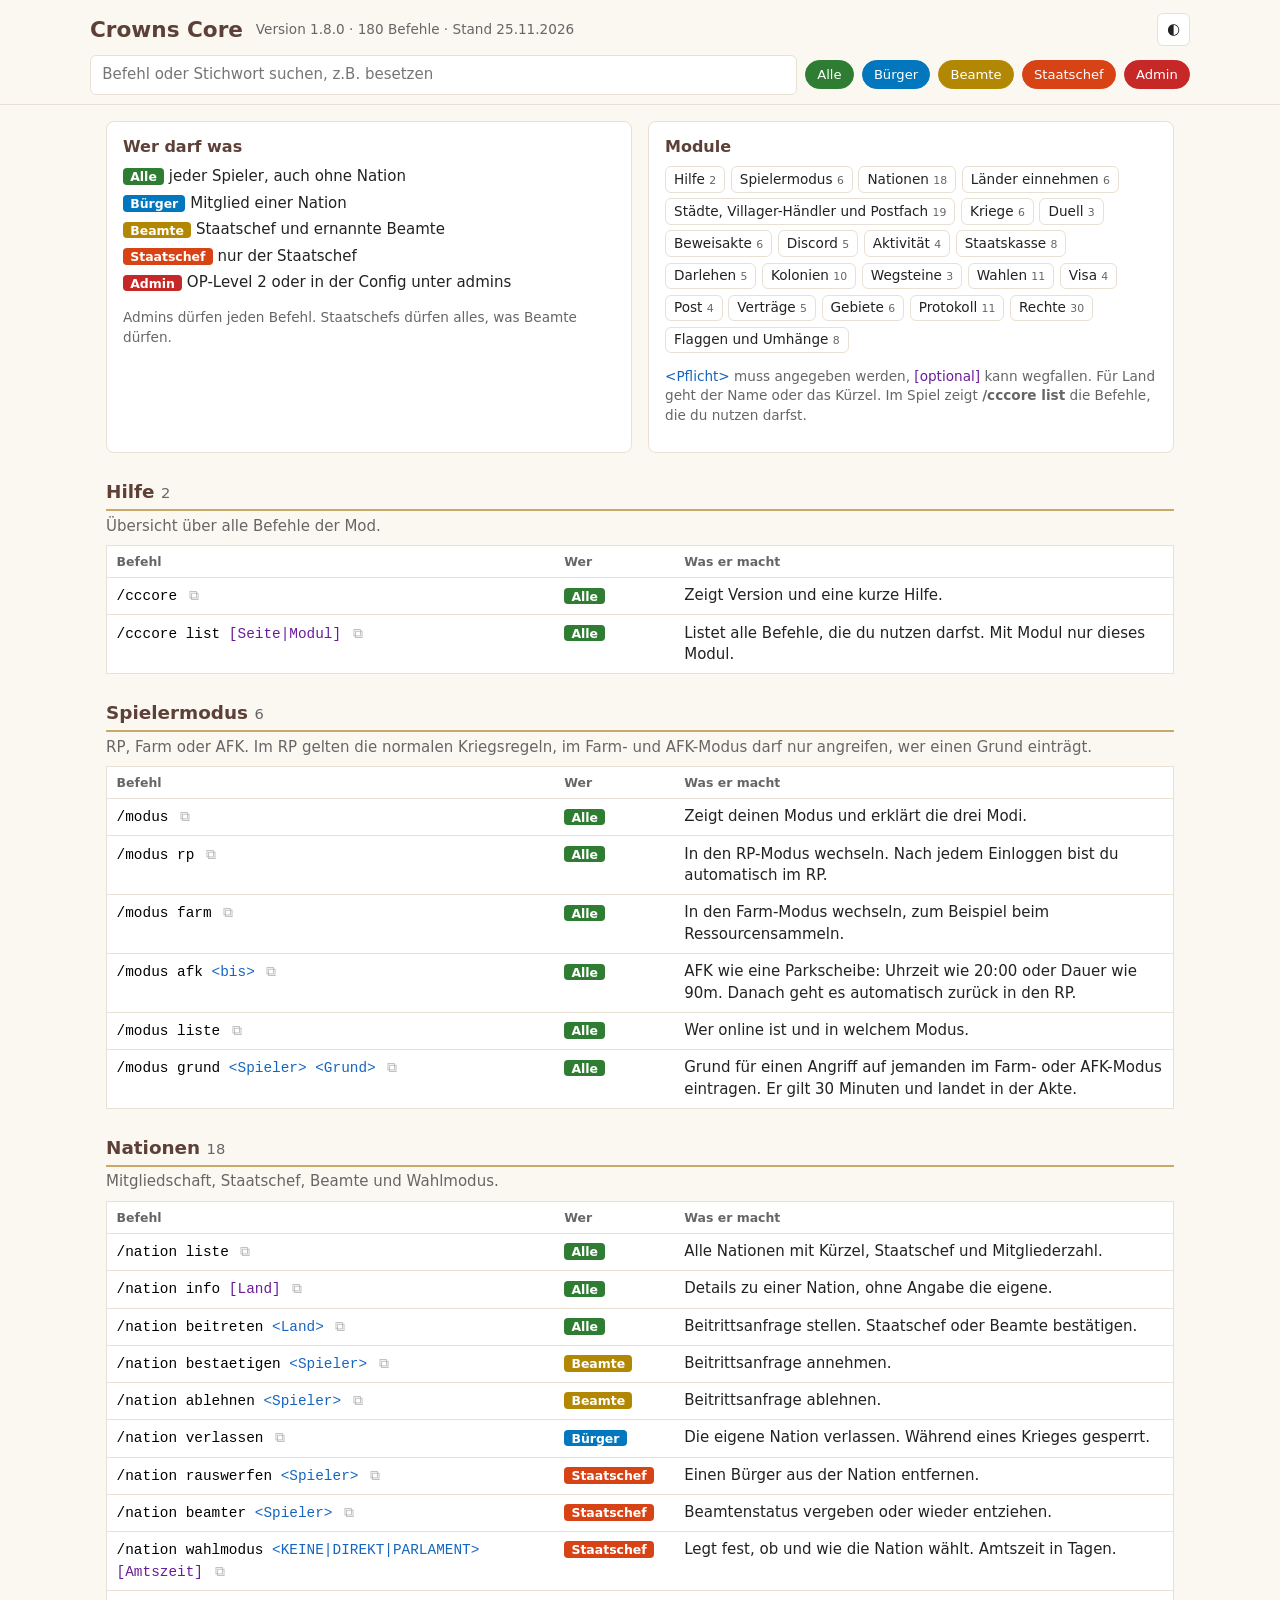
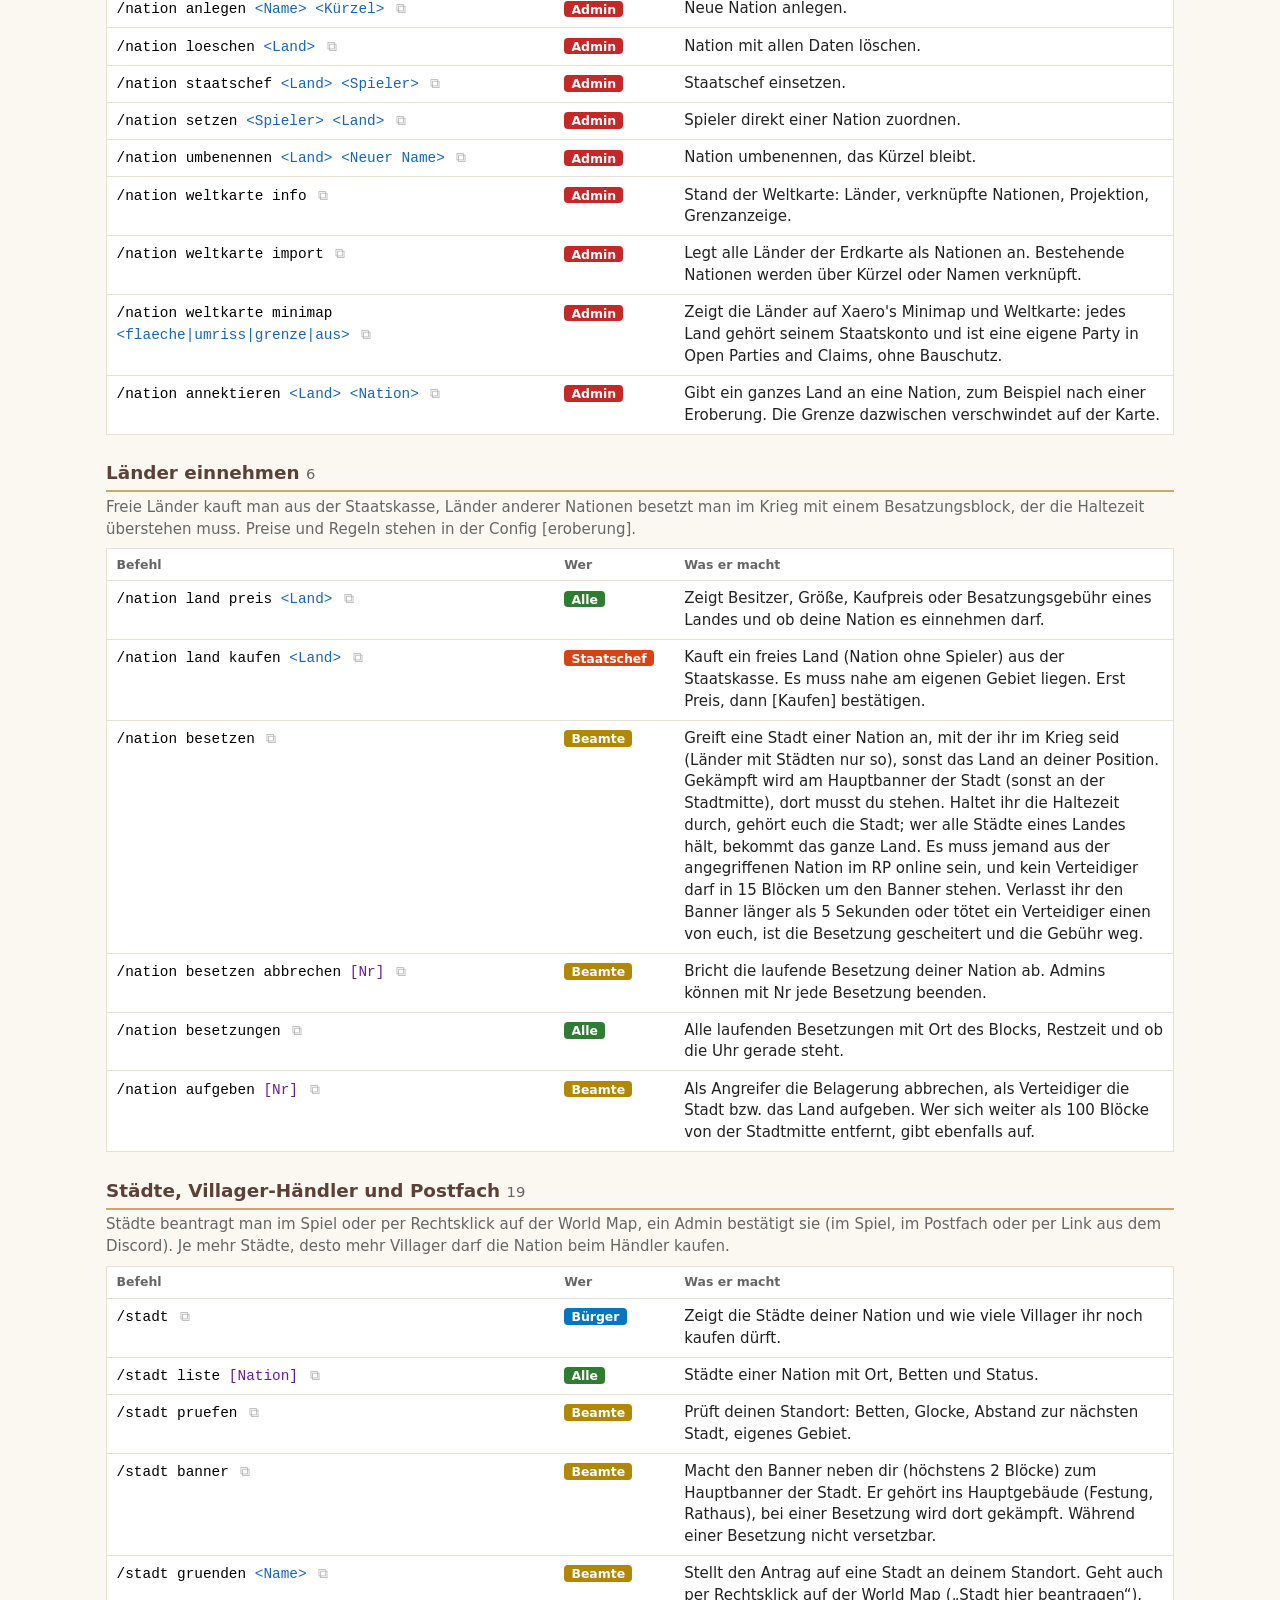
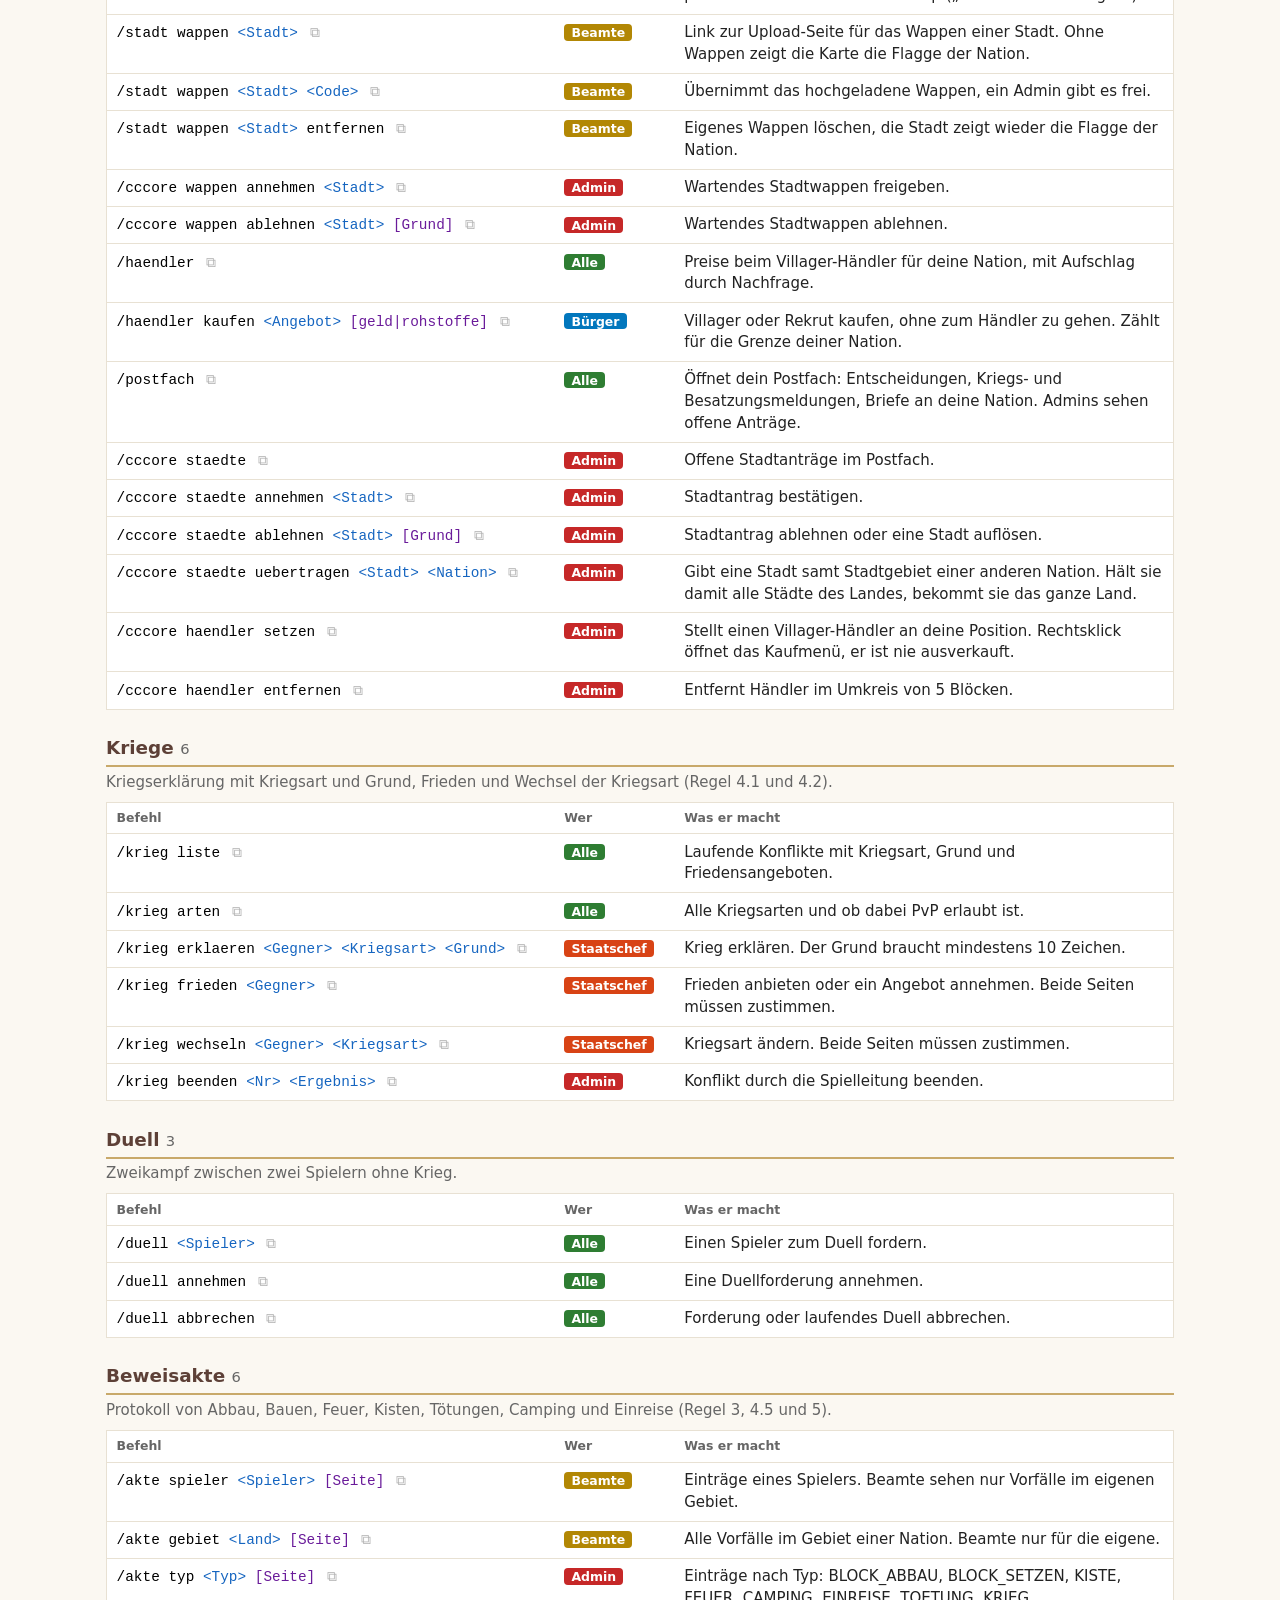
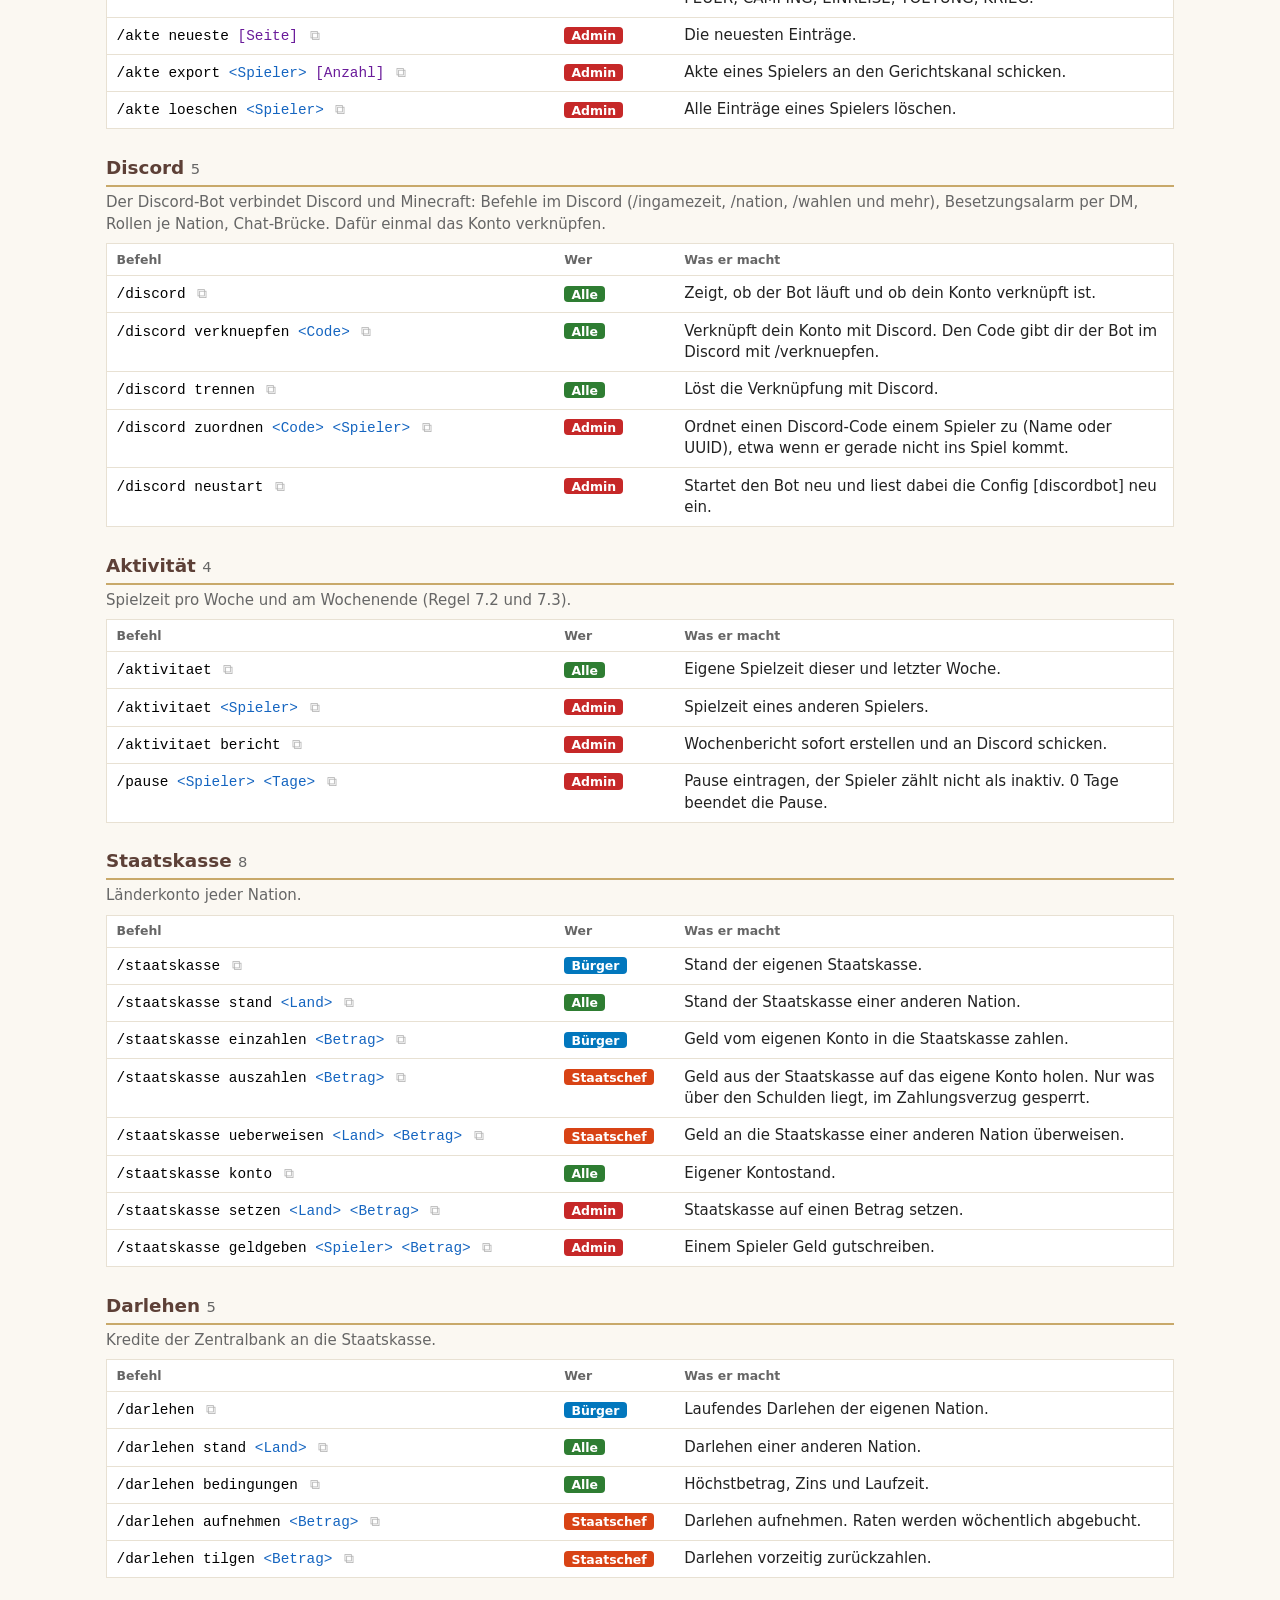
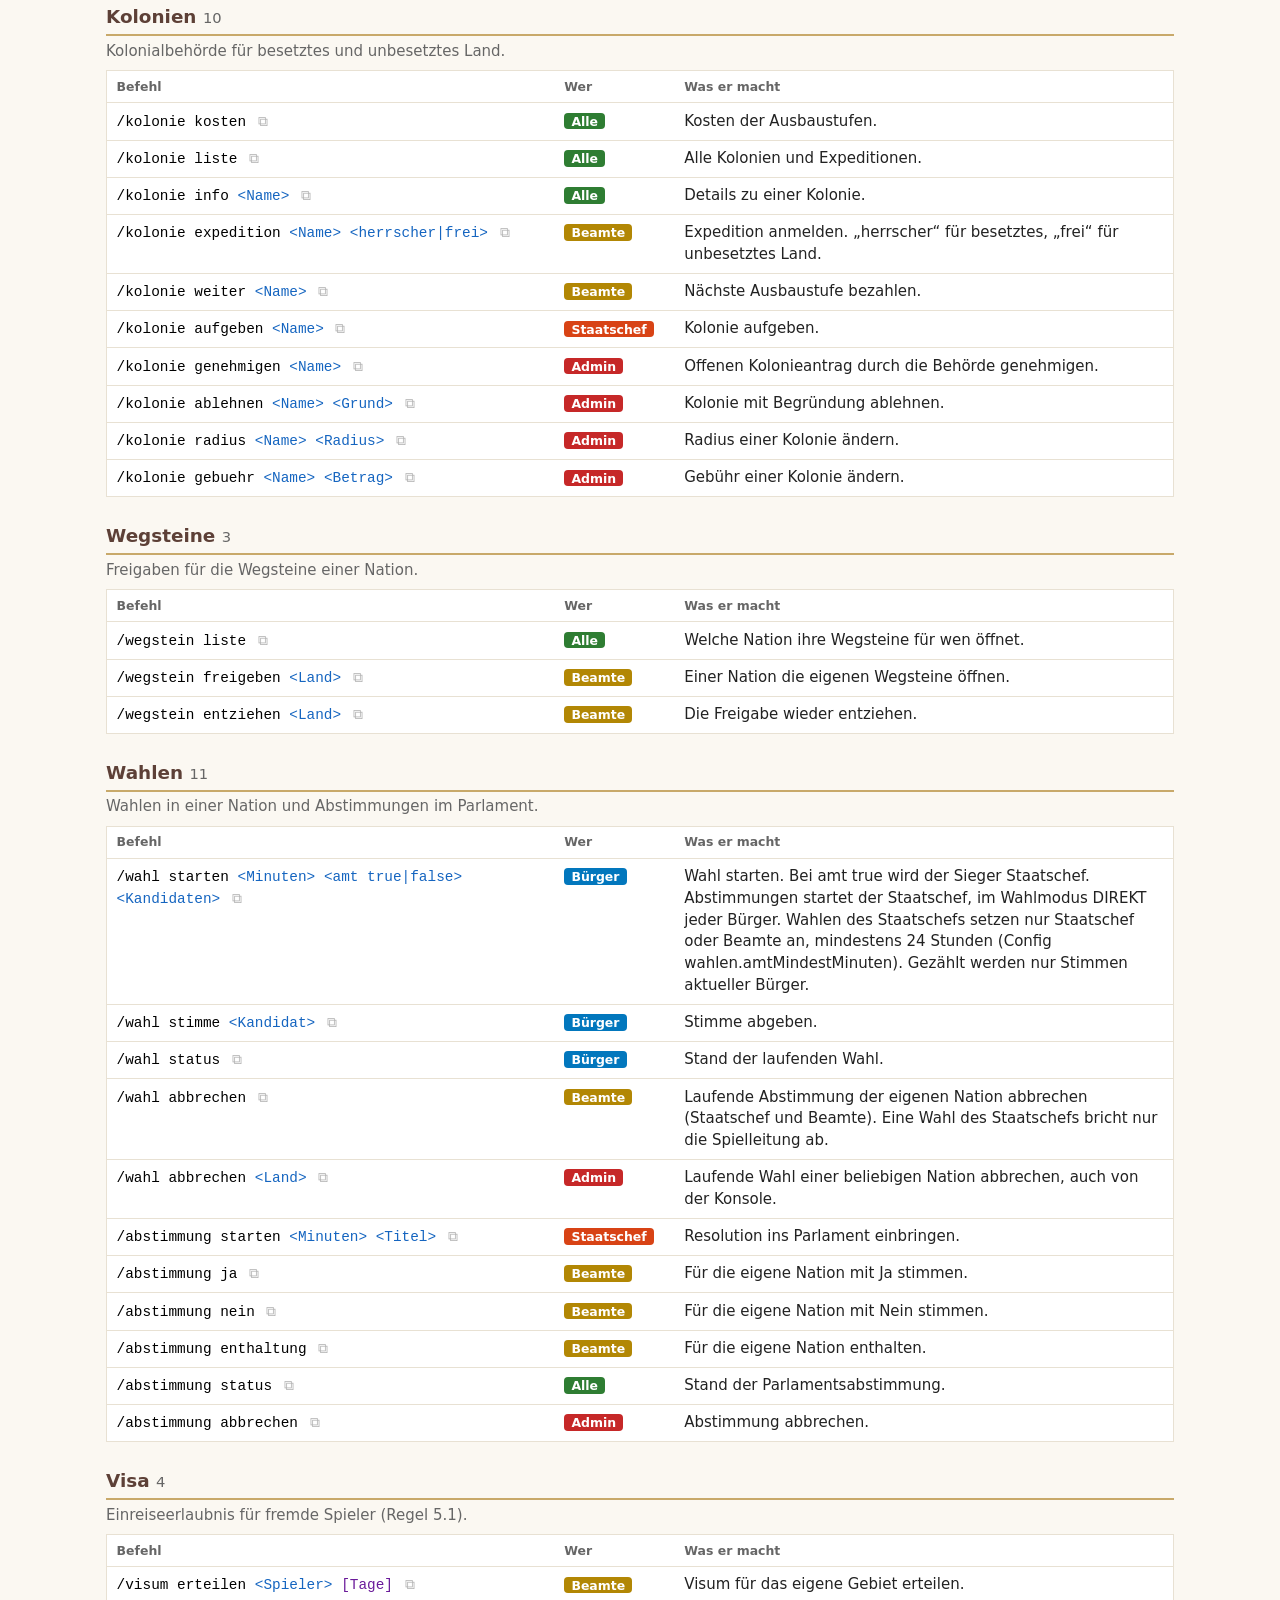
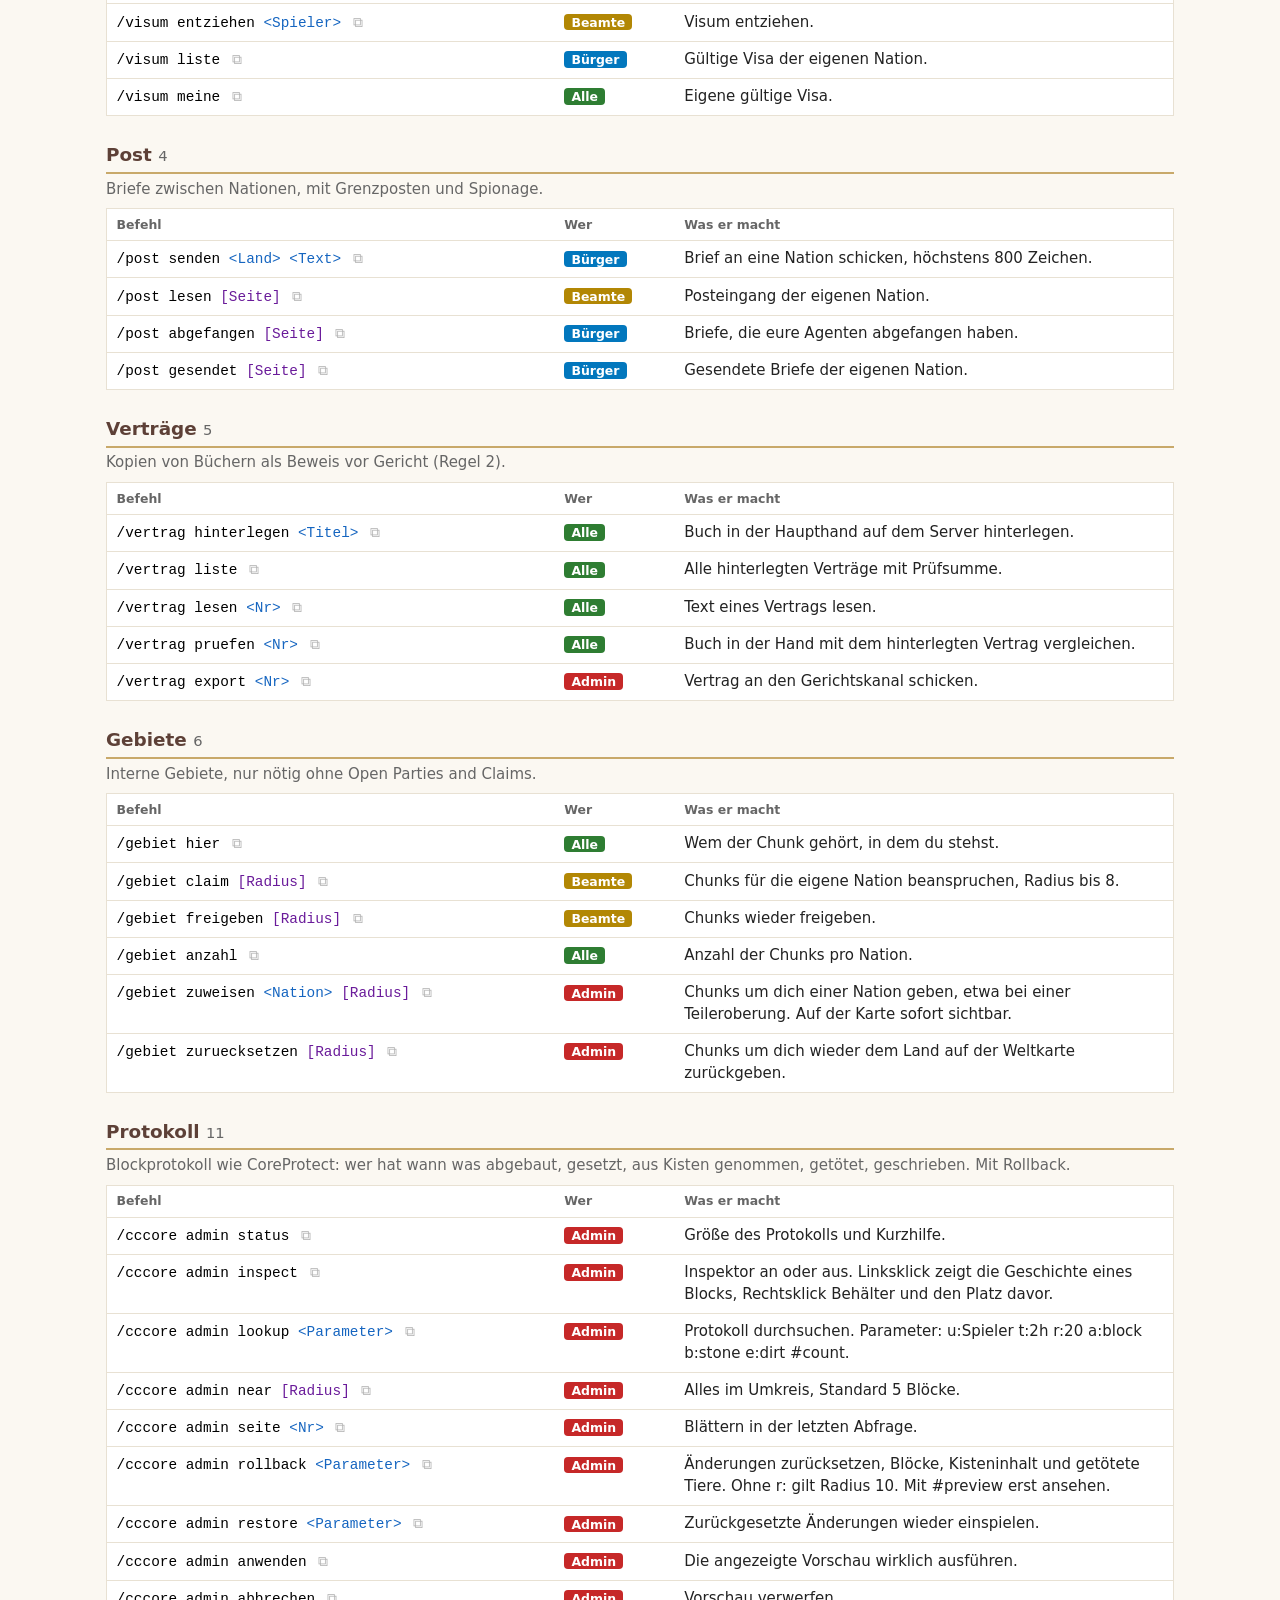
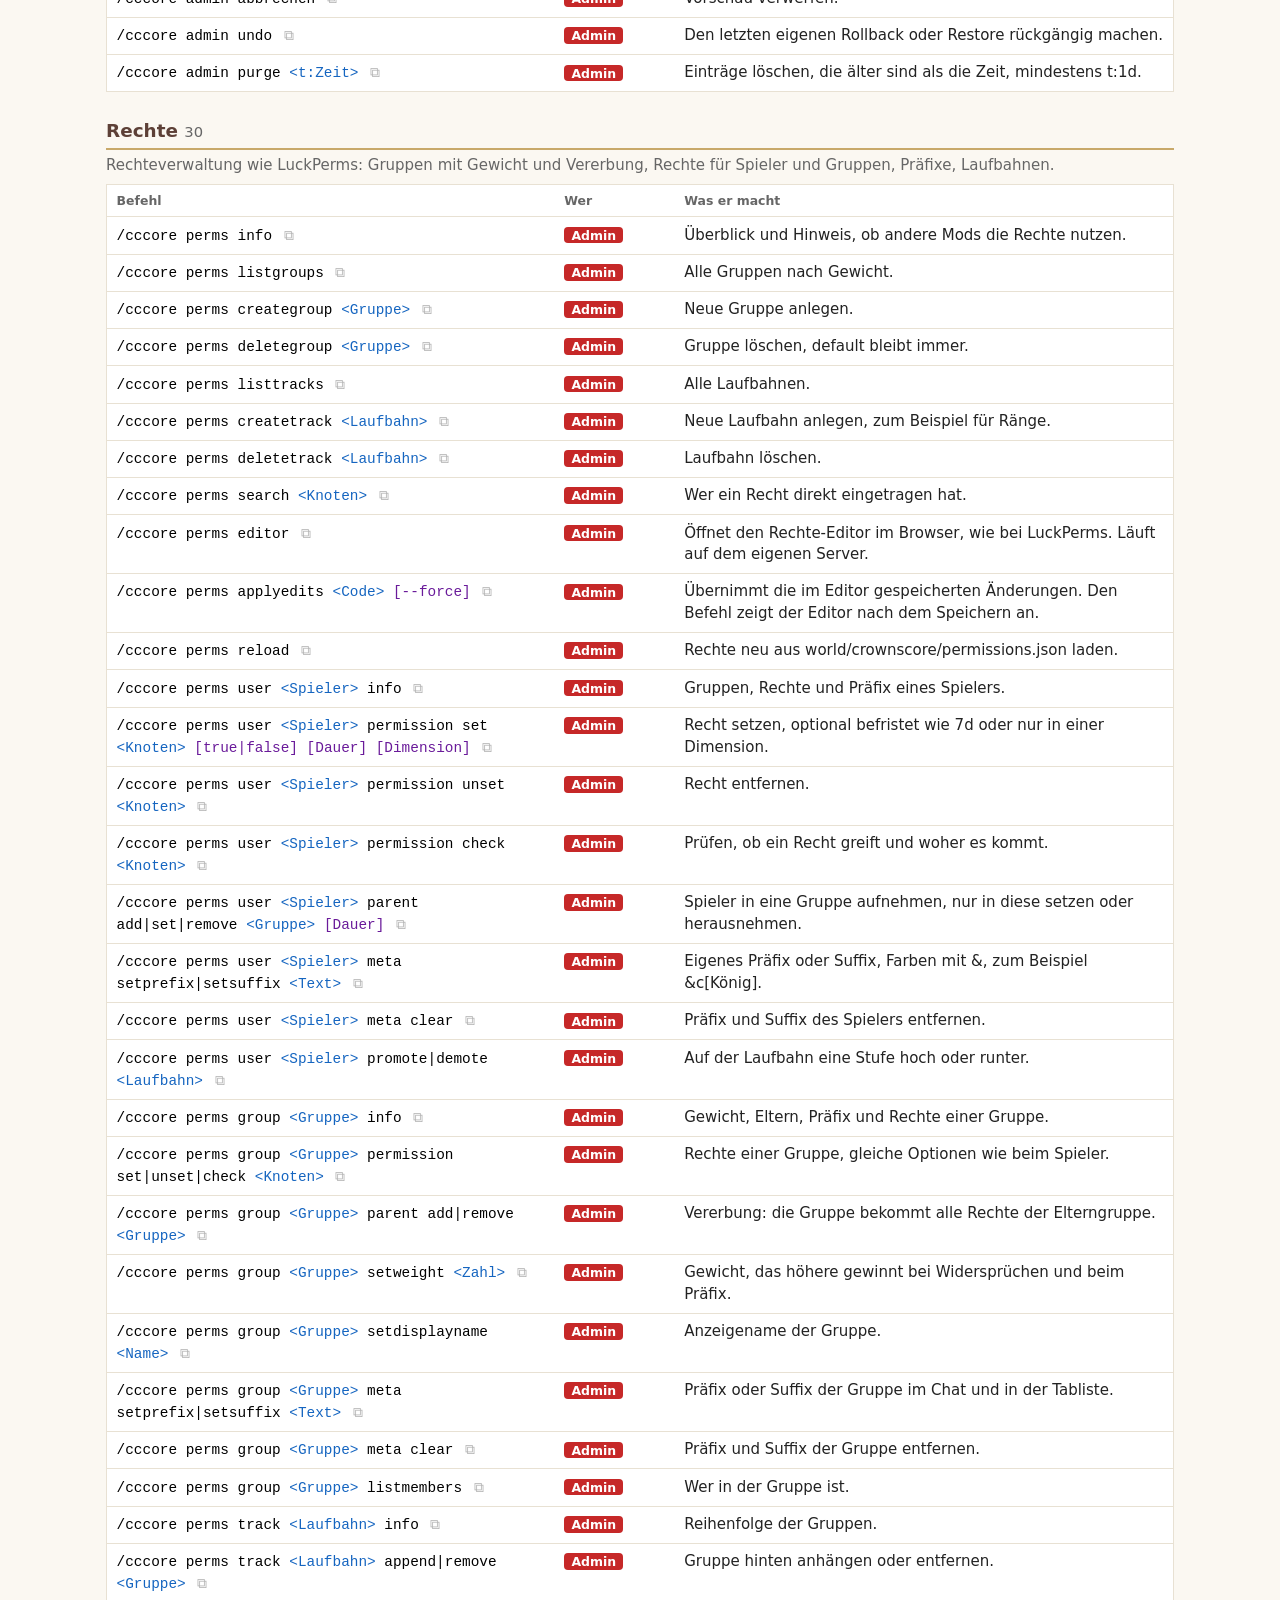
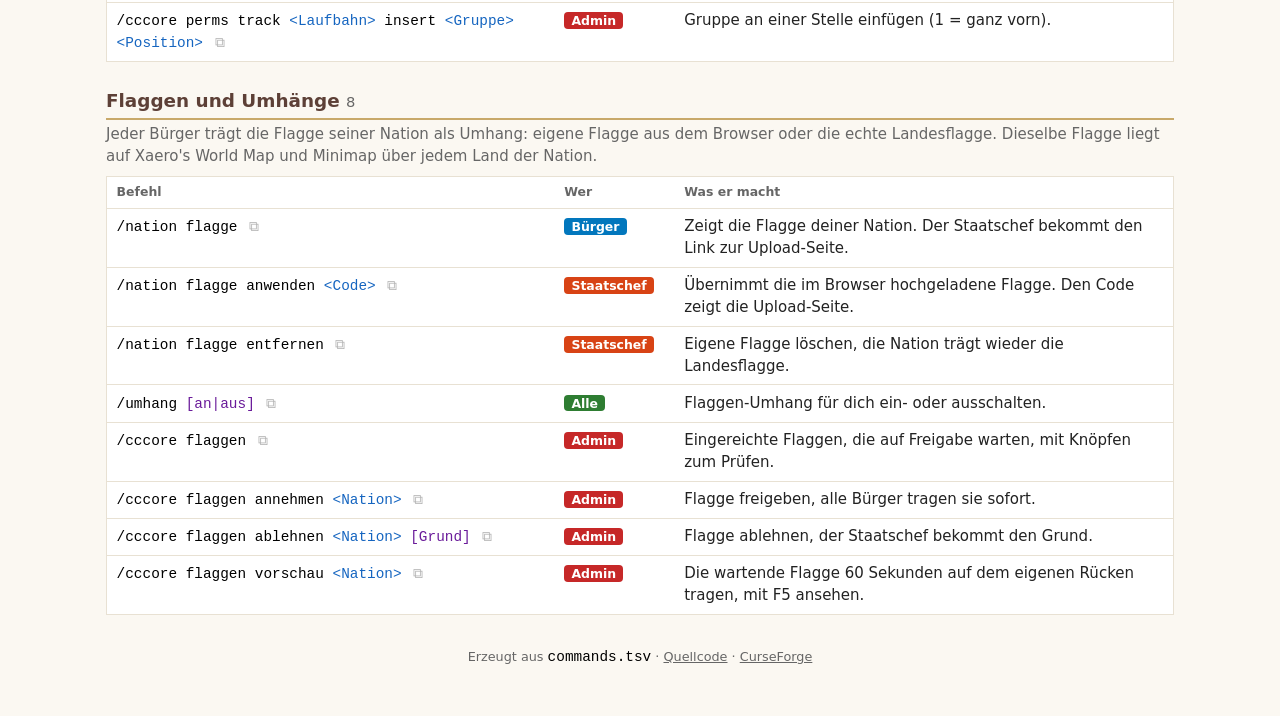
==== commit 58fc9c94: "1.8.0: Verbindungsfix beim Gateway, /discord zuordnen, Tipp-Skript zum Testen" ====
--- a/docs/commandliste.html
+++ b/docs/commandliste.html
@@ -66,7 +66,7 @@
 </style></head><body>
 <header>
   <div class="top"><h1>Crowns Core</h1>
-    <span class="sub">Version 1.8.0 · 179 Befehle · Stand 25.11.2026</span>
+    <span class="sub">Version 1.8.0 · 180 Befehle · Stand 25.11.2026</span>
     <button type="button" class="theme" id="theme" title="Hell/Dunkel">&#9680;</button></div>
   <div class="tools"><input type="search" id="q" placeholder="Befehl oder Stichwort suchen, z.B. besetzen" autocomplete="off"><button type="button" class="chip on" data-role="ALLE" style="--c:#2e7d32" aria-pressed="true">Alle</button><button type="button" class="chip on" data-role="BUERGER" style="--c:#0277bd" aria-pressed="true">Bürger</button><button type="button" class="chip on" data-role="BEAMTER" style="--c:#b28704" aria-pressed="true">Beamte</button><button type="button" class="chip on" data-role="CHEF" style="--c:#d84315" aria-pressed="true">Staatschef</button><button type="button" class="chip on" data-role="ADMIN" style="--c:#c62828" aria-pressed="true">Admin</button></div>
 </header>
@@ -74,11 +74,11 @@
 <div class="box">
   <div><h3>Wer darf was</h3><ul><li><span class="role" style="--c:#2e7d32">Alle</span> jeder Spieler, auch ohne Nation</li><li><span class="role" style="--c:#0277bd">Bürger</span> Mitglied einer Nation</li><li><span class="role" style="--c:#b28704">Beamte</span> Staatschef und ernannte Beamte</li><li><span class="role" style="--c:#d84315">Staatschef</span> nur der Staatschef</li><li><span class="role" style="--c:#c62828">Admin</span> OP-Level 2 oder in der Config unter admins</li></ul>
   <p class="hint">Admins dürfen jeden Befehl. Staatschefs dürfen alles, was Beamte dürfen.</p></div>
-  <div><h3>Module</h3><div class="toc"><a href="#cccore" data-mod="cccore">Hilfe <span class="n">2</span></a><a href="#modus" data-mod="modus">Spielermodus <span class="n">6</span></a><a href="#nation" data-mod="nation">Nationen <span class="n">18</span></a><a href="#eroberung" data-mod="eroberung">Länder einnehmen <span class="n">6</span></a><a href="#staedte" data-mod="staedte">Städte, Villager-Händler und Postfach <span class="n">19</span></a><a href="#krieg" data-mod="krieg">Kriege <span class="n">6</span></a><a href="#duell" data-mod="duell">Duell <span class="n">3</span></a><a href="#akte" data-mod="akte">Beweisakte <span class="n">6</span></a><a href="#discord" data-mod="discord">Discord <span class="n">4</span></a><a href="#aktivitaet" data-mod="aktivitaet">Aktivität <span class="n">4</span></a><a href="#staatskasse" data-mod="staatskasse">Staatskasse <span class="n">8</span></a><a href="#darlehen" data-mod="darlehen">Darlehen <span class="n">5</span></a><a href="#kolonie" data-mod="kolonie">Kolonien <span class="n">10</span></a><a href="#wegstein" data-mod="wegstein">Wegsteine <span class="n">3</span></a><a href="#wahl" data-mod="wahl">Wahlen <span class="n">11</span></a><a href="#visum" data-mod="visum">Visa <span class="n">4</span></a><a href="#post" data-mod="post">Post <span class="n">4</span></a><a href="#vertrag" data-mod="vertrag">Verträge <span class="n">5</span></a><a href="#gebiet" data-mod="gebiet">Gebiete <span class="n">6</span></a><a href="#admin" data-mod="admin">Protokoll <span class="n">11</span></a><a href="#perms" data-mod="perms">Rechte <span class="n">30</span></a><a href="#flagge" data-mod="flagge">Flaggen und Umhänge <span class="n">8</span></a></div>
+  <div><h3>Module</h3><div class="toc"><a href="#cccore" data-mod="cccore">Hilfe <span class="n">2</span></a><a href="#modus" data-mod="modus">Spielermodus <span class="n">6</span></a><a href="#nation" data-mod="nation">Nationen <span class="n">18</span></a><a href="#eroberung" data-mod="eroberung">Länder einnehmen <span class="n">6</span></a><a href="#staedte" data-mod="staedte">Städte, Villager-Händler und Postfach <span class="n">19</span></a><a href="#krieg" data-mod="krieg">Kriege <span class="n">6</span></a><a href="#duell" data-mod="duell">Duell <span class="n">3</span></a><a href="#akte" data-mod="akte">Beweisakte <span class="n">6</span></a><a href="#discord" data-mod="discord">Discord <span class="n">5</span></a><a href="#aktivitaet" data-mod="aktivitaet">Aktivität <span class="n">4</span></a><a href="#staatskasse" data-mod="staatskasse">Staatskasse <span class="n">8</span></a><a href="#darlehen" data-mod="darlehen">Darlehen <span class="n">5</span></a><a href="#kolonie" data-mod="kolonie">Kolonien <span class="n">10</span></a><a href="#wegstein" data-mod="wegstein">Wegsteine <span class="n">3</span></a><a href="#wahl" data-mod="wahl">Wahlen <span class="n">11</span></a><a href="#visum" data-mod="visum">Visa <span class="n">4</span></a><a href="#post" data-mod="post">Post <span class="n">4</span></a><a href="#vertrag" data-mod="vertrag">Verträge <span class="n">5</span></a><a href="#gebiet" data-mod="gebiet">Gebiete <span class="n">6</span></a><a href="#admin" data-mod="admin">Protokoll <span class="n">11</span></a><a href="#perms" data-mod="perms">Rechte <span class="n">30</span></a><a href="#flagge" data-mod="flagge">Flaggen und Umhänge <span class="n">8</span></a></div>
   <p class="hint"><span class="arg">&lt;Pflicht&gt;</span> muss angegeben werden, <span class="opt">[optional]</span> kann wegfallen.
   Für Land geht der Name oder das Kürzel. Im Spiel zeigt <b>/cccore list</b> die Befehle, die du nutzen darfst.</p></div>
 </div>
-<section id="cccore" data-mod="cccore"><h2>Hilfe <span class="n">2</span></h2><p class="intro">Übersicht über alle Befehle der Mod.</p><div class="scroll"><table><thead><tr><th>Befehl</th><th>Wer</th><th>Was er macht</th></tr></thead><tbody><tr data-role="ALLE"><td class="syn"><code>/cccore</code><button type="button" class="copy" data-cmd="/cccore" title="Kopieren" aria-label="Befehl kopieren">&#10697;</button></td><td class="wer"><span class="role" style="--c:#2e7d32">Alle</span></td><td>Zeigt Version und eine kurze Hilfe.</td></tr><tr data-role="ALLE"><td class="syn"><code>/cccore list <span class="opt">[Seite|Modul]</span></code><button type="button" class="copy" data-cmd="/cccore list [Seite|Modul]" title="Kopieren" aria-label="Befehl kopieren">&#10697;</button></td><td class="wer"><span class="role" style="--c:#2e7d32">Alle</span></td><td>Listet alle Befehle, die du nutzen darfst. Mit Modul nur dieses Modul.</td></tr></tbody></table></div></section><section id="modus" data-mod="modus"><h2>Spielermodus <span class="n">6</span></h2><p class="intro">RP, Farm oder AFK. Im RP gelten die normalen Kriegsregeln, im Farm- und AFK-Modus darf nur angreifen, wer einen Grund einträgt.</p><div class="scroll"><table><thead><tr><th>Befehl</th><th>Wer</th><th>Was er macht</th></tr></thead><tbody><tr data-role="ALLE"><td class="syn"><code>/modus</code><button type="button" class="copy" data-cmd="/modus" title="Kopieren" aria-label="Befehl kopieren">&#10697;</button></td><td class="wer"><span class="role" style="--c:#2e7d32">Alle</span></td><td>Zeigt deinen Modus und erklärt die drei Modi.</td></tr><tr data-role="ALLE"><td class="syn"><code>/modus rp</code><button type="button" class="copy" data-cmd="/modus rp" title="Kopieren" aria-label="Befehl kopieren">&#10697;</button></td><td class="wer"><span class="role" style="--c:#2e7d32">Alle</span></td><td>In den RP-Modus wechseln. Nach jedem Einloggen bist du automatisch im RP.</td></tr><tr data-role="ALLE"><td class="syn"><code>/modus farm</code><button type="button" class="copy" data-cmd="/modus farm" title="Kopieren" aria-label="Befehl kopieren">&#10697;</button></td><td class="wer"><span class="role" style="--c:#2e7d32">Alle</span></td><td>In den Farm-Modus wechseln, zum Beispiel beim Ressourcensammeln.</td></tr><tr data-role="ALLE"><td class="syn"><code>/modus afk <span class="arg">&lt;bis&gt;</span></code><button type="button" class="copy" data-cmd="/modus afk &lt;bis&gt;" title="Kopieren" aria-label="Befehl kopieren">&#10697;</button></td><td class="wer"><span class="role" style="--c:#2e7d32">Alle</span></td><td>AFK wie eine Parkscheibe: Uhrzeit wie 20:00 oder Dauer wie 90m. Danach geht es automatisch zurück in den RP.</td></tr><tr data-role="ALLE"><td class="syn"><code>/modus liste</code><button type="button" class="copy" data-cmd="/modus liste" title="Kopieren" aria-label="Befehl kopieren">&#10697;</button></td><td class="wer"><span class="role" style="--c:#2e7d32">Alle</span></td><td>Wer online ist und in welchem Modus.</td></tr><tr data-role="ALLE"><td class="syn"><code>/modus grund <span class="arg">&lt;Spieler&gt;</span> <span class="arg">&lt;Grund&gt;</span></code><button type="button" class="copy" data-cmd="/modus grund &lt;Spieler&gt; &lt;Grund&gt;" title="Kopieren" aria-label="Befehl kopieren">&#10697;</button></td><td class="wer"><span class="role" style="--c:#2e7d32">Alle</span></td><td>Grund für einen Angriff auf jemanden im Farm- oder AFK-Modus eintragen. Er gilt 30 Minuten und landet in der Akte.</td></tr></tbody></table></div></section><section id="nation" data-mod="nation"><h2>Nationen <span class="n">18</span></h2><p class="intro">Mitgliedschaft, Staatschef, Beamte und Wahlmodus.</p><div class="scroll"><table><thead><tr><th>Befehl</th><th>Wer</th><th>Was er macht</th></tr></thead><tbody><tr data-role="ALLE"><td class="syn"><code>/nation liste</code><button type="button" class="copy" data-cmd="/nation liste" title="Kopieren" aria-label="Befehl kopieren">&#10697;</button></td><td class="wer"><span class="role" style="--c:#2e7d32">Alle</span></td><td>Alle Nationen mit Kürzel, Staatschef und Mitgliederzahl.</td></tr><tr data-role="ALLE"><td class="syn"><code>/nation info <span class="opt">[Land]</span></code><button type="button" class="copy" data-cmd="/nation info [Land]" title="Kopieren" aria-label="Befehl kopieren">&#10697;</button></td><td class="wer"><span class="role" style="--c:#2e7d32">Alle</span></td><td>Details zu einer Nation, ohne Angabe die eigene.</td></tr><tr data-role="ALLE"><td class="syn"><code>/nation beitreten <span class="arg">&lt;Land&gt;</span></code><button type="button" class="copy" data-cmd="/nation beitreten &lt;Land&gt;" title="Kopieren" aria-label="Befehl kopieren">&#10697;</button></td><td class="wer"><span class="role" style="--c:#2e7d32">Alle</span></td><td>Beitrittsanfrage stellen. Staatschef oder Beamte bestätigen.</td></tr><tr data-role="BEAMTER"><td class="syn"><code>/nation bestaetigen <span class="arg">&lt;Spieler&gt;</span></code><button type="button" class="copy" data-cmd="/nation bestaetigen &lt;Spieler&gt;" title="Kopieren" aria-label="Befehl kopieren">&#10697;</button></td><td class="wer"><span class="role" style="--c:#b28704">Beamte</span></td><td>Beitrittsanfrage annehmen.</td></tr><tr data-role="BEAMTER"><td class="syn"><code>/nation ablehnen <span class="arg">&lt;Spieler&gt;</span></code><button type="button" class="copy" data-cmd="/nation ablehnen &lt;Spieler&gt;" title="Kopieren" aria-label="Befehl kopieren">&#10697;</button></td><td class="wer"><span class="role" style="--c:#b28704">Beamte</span></td><td>Beitrittsanfrage ablehnen.</td></tr><tr data-role="BUERGER"><td class="syn"><code>/nation verlassen</code><button type="button" class="copy" data-cmd="/nation verlassen" title="Kopieren" aria-label="Befehl kopieren">&#10697;</button></td><td class="wer"><span class="role" style="--c:#0277bd">Bürger</span></td><td>Die eigene Nation verlassen. Während eines Krieges gesperrt.</td></tr><tr data-role="CHEF"><td class="syn"><code>/nation rauswerfen <span class="arg">&lt;Spieler&gt;</span></code><button type="button" class="copy" data-cmd="/nation rauswerfen &lt;Spieler&gt;" title="Kopieren" aria-label="Befehl kopieren">&#10697;</button></td><td class="wer"><span class="role" style="--c:#d84315">Staatschef</span></td><td>Einen Bürger aus der Nation entfernen.</td></tr><tr data-role="CHEF"><td class="syn"><code>/nation beamter <span class="arg">&lt;Spieler&gt;</span></code><button type="button" class="copy" data-cmd="/nation beamter &lt;Spieler&gt;" title="Kopieren" aria-label="Befehl kopieren">&#10697;</button></td><td class="wer"><span class="role" style="--c:#d84315">Staatschef</span></td><td>Beamtenstatus vergeben oder wieder entziehen.</td></tr><tr data-role="CHEF"><td class="syn"><code>/nation wahlmodus <span class="arg">&lt;KEINE|DIREKT|PARLAMENT&gt;</span> <span class="opt">[Amtszeit]</span></code><button type="button" class="copy" data-cmd="/nation wahlmodus &lt;KEINE|DIREKT|PARLAMENT&gt; [Amtszeit]" title="Kopieren" aria-label="Befehl kopieren">&#10697;</button></td><td class="wer"><span class="role" style="--c:#d84315">Staatschef</span></td><td>Legt fest, ob und wie die Nation wählt. Amtszeit in Tagen.</td></tr><tr data-role="ADMIN"><td class="syn"><code>/nation anlegen <span class="arg">&lt;Name&gt;</span> <span class="arg">&lt;Kürzel&gt;</span></code><button type="button" class="copy" data-cmd="/nation anlegen &lt;Name&gt; &lt;Kürzel&gt;" title="Kopieren" aria-label="Befehl kopieren">&#10697;</button></td><td class="wer"><span class="role" style="--c:#c62828">Admin</span></td><td>Neue Nation anlegen.</td></tr><tr data-role="ADMIN"><td class="syn"><code>/nation loeschen <span class="arg">&lt;Land&gt;</span></code><button type="button" class="copy" data-cmd="/nation loeschen &lt;Land&gt;" title="Kopieren" aria-label="Befehl kopieren">&#10697;</button></td><td class="wer"><span class="role" style="--c:#c62828">Admin</span></td><td>Nation mit allen Daten löschen.</td></tr><tr data-role="ADMIN"><td class="syn"><code>/nation staatschef <span class="arg">&lt;Land&gt;</span> <span class="arg">&lt;Spieler&gt;</span></code><button type="button" class="copy" data-cmd="/nation staatschef &lt;Land&gt; &lt;Spieler&gt;" title="Kopieren" aria-label="Befehl kopieren">&#10697;</button></td><td class="wer"><span class="role" style="--c:#c62828">Admin</span></td><td>Staatschef einsetzen.</td></tr><tr data-role="ADMIN"><td class="syn"><code>/nation setzen <span class="arg">&lt;Spieler&gt;</span> <span class="arg">&lt;Land&gt;</span></code><button type="button" class="copy" data-cmd="/nation setzen &lt;Spieler&gt; &lt;Land&gt;" title="Kopieren" aria-label="Befehl kopieren">&#10697;</button></td><td class="wer"><span class="role" style="--c:#c62828">Admin</span></td><td>Spieler direkt einer Nation zuordnen.</td></tr><tr data-role="ADMIN"><td class="syn"><code>/nation umbenennen <span class="arg">&lt;Land&gt;</span> <span class="arg">&lt;Neuer Name&gt;</span></code><button type="button" class="copy" data-cmd="/nation umbenennen &lt;Land&gt; &lt;Neuer Name&gt;" title="Kopieren" aria-label="Befehl kopieren">&#10697;</button></td><td class="wer"><span class="role" style="--c:#c62828">Admin</span></td><td>Nation umbenennen, das Kürzel bleibt.</td></tr><tr data-role="ADMIN"><td class="syn"><code>/nation weltkarte info</code><button type="button" class="copy" data-cmd="/nation weltkarte info" title="Kopieren" aria-label="Befehl kopieren">&#10697;</button></td><td class="wer"><span class="role" style="--c:#c62828">Admin</span></td><td>Stand der Weltkarte: Länder, verknüpfte Nationen, Projektion, Grenzanzeige.</td></tr><tr data-role="ADMIN"><td class="syn"><code>/nation weltkarte import</code><button type="button" class="copy" data-cmd="/nation weltkarte import" title="Kopieren" aria-label="Befehl kopieren">&#10697;</button></td><td class="wer"><span class="role" style="--c:#c62828">Admin</span></td><td>Legt alle Länder der Erdkarte als Nationen an. Bestehende Nationen werden über Kürzel oder Namen verknüpft.</td></tr><tr data-role="ADMIN"><td class="syn"><code>/nation weltkarte minimap <span class="arg">&lt;flaeche|umriss|grenze|aus&gt;</span></code><button type="button" class="copy" data-cmd="/nation weltkarte minimap &lt;flaeche|umriss|grenze|aus&gt;" title="Kopieren" aria-label="Befehl kopieren">&#10697;</button></td><td class="wer"><span class="role" style="--c:#c62828">Admin</span></td><td>Zeigt die Länder auf Xaero&#x27;s Minimap und Weltkarte: jedes Land gehört seinem Staatskonto und ist eine eigene Party in Open Parties and Claims, ohne Bauschutz.</td></tr><tr data-role="ADMIN"><td class="syn"><code>/nation annektieren <span class="arg">&lt;Land&gt;</span> <span class="arg">&lt;Nation&gt;</span></code><button type="button" class="copy" data-cmd="/nation annektieren &lt;Land&gt; &lt;Nation&gt;" title="Kopieren" aria-label="Befehl kopieren">&#10697;</button></td><td class="wer"><span class="role" style="--c:#c62828">Admin</span></td><td>Gibt ein ganzes Land an eine Nation, zum Beispiel nach einer Eroberung. Die Grenze dazwischen verschwindet auf der Karte.</td></tr></tbody></table></div></section><section id="eroberung" data-mod="eroberung"><h2>Länder einnehmen <span class="n">6</span></h2><p class="intro">Freie Länder kauft man aus der Staatskasse, Länder anderer Nationen besetzt man im Krieg mit einem Besatzungsblock, der die Haltezeit überstehen muss. Preise und Regeln stehen in der Config [eroberung].</p><div class="scroll"><table><thead><tr><th>Befehl</th><th>Wer</th><th>Was er macht</th></tr></thead><tbody><tr data-role="ALLE"><td class="syn"><code>/nation land preis <span class="arg">&lt;Land&gt;</span></code><button type="button" class="copy" data-cmd="/nation land preis &lt;Land&gt;" title="Kopieren" aria-label="Befehl kopieren">&#10697;</button></td><td class="wer"><span class="role" style="--c:#2e7d32">Alle</span></td><td>Zeigt Besitzer, Größe, Kaufpreis oder Besatzungsgebühr eines Landes und ob deine Nation es einnehmen darf.</td></tr><tr data-role="CHEF"><td class="syn"><code>/nation land kaufen <span class="arg">&lt;Land&gt;</span></code><button type="button" class="copy" data-cmd="/nation land kaufen &lt;Land&gt;" title="Kopieren" aria-label="Befehl kopieren">&#10697;</button></td><td class="wer"><span class="role" style="--c:#d84315">Staatschef</span></td><td>Kauft ein freies Land (Nation ohne Spieler) aus der Staatskasse. Es muss nahe am eigenen Gebiet liegen. Erst Preis, dann [Kaufen] bestätigen.</td></tr><tr data-role="BEAMTER"><td class="syn"><code>/nation besetzen</code><button type="button" class="copy" data-cmd="/nation besetzen" title="Kopieren" aria-label="Befehl kopieren">&#10697;</button></td><td class="wer"><span class="role" style="--c:#b28704">Beamte</span></td><td>Greift eine Stadt einer Nation an, mit der ihr im Krieg seid (Länder mit Städten nur so), sonst das Land an deiner Position. Gekämpft wird am Hauptbanner der Stadt (sonst an der Stadtmitte), dort musst du stehen. Haltet ihr die Haltezeit durch, gehört euch die Stadt; wer alle Städte eines Landes hält, bekommt das ganze Land. Es muss jemand aus der angegriffenen Nation im RP online sein, und kein Verteidiger darf in 15 Blöcken um den Banner stehen. Verlasst ihr den Banner länger als 5 Sekunden oder tötet ein Verteidiger einen von euch, ist die Besetzung gescheitert und die Gebühr weg.</td></tr><tr data-role="BEAMTER"><td class="syn"><code>/nation besetzen abbrechen <span class="opt">[Nr]</span></code><button type="button" class="copy" data-cmd="/nation besetzen abbrechen [Nr]" title="Kopieren" aria-label="Befehl kopieren">&#10697;</button></td><td class="wer"><span class="role" style="--c:#b28704">Beamte</span></td><td>Bricht die laufende Besetzung deiner Nation ab. Admins können mit Nr jede Besetzung beenden.</td></tr><tr data-role="ALLE"><td class="syn"><code>/nation besetzungen</code><button type="button" class="copy" data-cmd="/nation besetzungen" title="Kopieren" aria-label="Befehl kopieren">&#10697;</button></td><td class="wer"><span class="role" style="--c:#2e7d32">Alle</span></td><td>Alle laufenden Besetzungen mit Ort des Blocks, Restzeit und ob die Uhr gerade steht.</td></tr><tr data-role="BEAMTER"><td class="syn"><code>/nation aufgeben <span class="opt">[Nr]</span></code><button type="button" class="copy" data-cmd="/nation aufgeben [Nr]" title="Kopieren" aria-label="Befehl kopieren">&#10697;</button></td><td class="wer"><span class="role" style="--c:#b28704">Beamte</span></td><td>Als Angreifer die Belagerung abbrechen, als Verteidiger die Stadt bzw. das Land aufgeben. Wer sich weiter als 100 Blöcke von der Stadtmitte entfernt, gibt ebenfalls auf.</td></tr></tbody></table></div></section><section id="staedte" data-mod="staedte"><h2>Städte, Villager-Händler und Postfach <span class="n">19</span></h2><p class="intro">Städte beantragt man im Spiel oder per Rechtsklick auf der World Map, ein Admin bestätigt sie (im Spiel, im Postfach oder per Link aus dem Discord). Je mehr Städte, desto mehr Villager darf die Nation beim Händler kaufen.</p><div class="scroll"><table><thead><tr><th>Befehl</th><th>Wer</th><th>Was er macht</th></tr></thead><tbody><tr data-role="BUERGER"><td class="syn"><code>/stadt</code><button type="button" class="copy" data-cmd="/stadt" title="Kopieren" aria-label="Befehl kopieren">&#10697;</button></td><td class="wer"><span class="role" style="--c:#0277bd">Bürger</span></td><td>Zeigt die Städte deiner Nation und wie viele Villager ihr noch kaufen dürft.</td></tr><tr data-role="ALLE"><td class="syn"><code>/stadt liste <span class="opt">[Nation]</span></code><button type="button" class="copy" data-cmd="/stadt liste [Nation]" title="Kopieren" aria-label="Befehl kopieren">&#10697;</button></td><td class="wer"><span class="role" style="--c:#2e7d32">Alle</span></td><td>Städte einer Nation mit Ort, Betten und Status.</td></tr><tr data-role="BEAMTER"><td class="syn"><code>/stadt pruefen</code><button type="button" class="copy" data-cmd="/stadt pruefen" title="Kopieren" aria-label="Befehl kopieren">&#10697;</button></td><td class="wer"><span class="role" style="--c:#b28704">Beamte</span></td><td>Prüft deinen Standort: Betten, Glocke, Abstand zur nächsten Stadt, eigenes Gebiet.</td></tr><tr data-role="BEAMTER"><td class="syn"><code>/stadt banner</code><button type="button" class="copy" data-cmd="/stadt banner" title="Kopieren" aria-label="Befehl kopieren">&#10697;</button></td><td class="wer"><span class="role" style="--c:#b28704">Beamte</span></td><td>Macht den Banner neben dir (höchstens 2 Blöcke) zum Hauptbanner der Stadt. Er gehört ins Hauptgebäude (Festung, Rathaus), bei einer Besetzung wird dort gekämpft. Während einer Besetzung nicht versetzbar.</td></tr><tr data-role="BEAMTER"><td class="syn"><code>/stadt gruenden <span class="arg">&lt;Name&gt;</span></code><button type="button" class="copy" data-cmd="/stadt gruenden &lt;Name&gt;" title="Kopieren" aria-label="Befehl kopieren">&#10697;</button></td><td class="wer"><span class="role" style="--c:#b28704">Beamte</span></td><td>Stellt den Antrag auf eine Stadt an deinem Standort. Geht auch per Rechtsklick auf der World Map („Stadt hier beantragen“).</td></tr><tr data-role="BEAMTER"><td class="syn"><code>/stadt wappen <span class="arg">&lt;Stadt&gt;</span></code><button type="button" class="copy" data-cmd="/stadt wappen &lt;Stadt&gt;" title="Kopieren" aria-label="Befehl kopieren">&#10697;</button></td><td class="wer"><span class="role" style="--c:#b28704">Beamte</span></td><td>Link zur Upload-Seite für das Wappen einer Stadt. Ohne Wappen zeigt die Karte die Flagge der Nation.</td></tr><tr data-role="BEAMTER"><td class="syn"><code>/stadt wappen <span class="arg">&lt;Stadt&gt;</span> <span class="arg">&lt;Code&gt;</span></code><button type="button" class="copy" data-cmd="/stadt wappen &lt;Stadt&gt; &lt;Code&gt;" title="Kopieren" aria-label="Befehl kopieren">&#10697;</button></td><td class="wer"><span class="role" style="--c:#b28704">Beamte</span></td><td>Übernimmt das hochgeladene Wappen, ein Admin gibt es frei.</td></tr><tr data-role="BEAMTER"><td class="syn"><code>/stadt wappen <span class="arg">&lt;Stadt&gt;</span> entfernen</code><button type="button" class="copy" data-cmd="/stadt wappen &lt;Stadt&gt; entfernen" title="Kopieren" aria-label="Befehl kopieren">&#10697;</button></td><td class="wer"><span class="role" style="--c:#b28704">Beamte</span></td><td>Eigenes Wappen löschen, die Stadt zeigt wieder die Flagge der Nation.</td></tr><tr data-role="ADMIN"><td class="syn"><code>/cccore wappen annehmen <span class="arg">&lt;Stadt&gt;</span></code><button type="button" class="copy" data-cmd="/cccore wappen annehmen &lt;Stadt&gt;" title="Kopieren" aria-label="Befehl kopieren">&#10697;</button></td><td class="wer"><span class="role" style="--c:#c62828">Admin</span></td><td>Wartendes Stadtwappen freigeben.</td></tr><tr data-role="ADMIN"><td class="syn"><code>/cccore wappen ablehnen <span class="arg">&lt;Stadt&gt;</span> <span class="opt">[Grund]</span></code><button type="button" class="copy" data-cmd="/cccore wappen ablehnen &lt;Stadt&gt; [Grund]" title="Kopieren" aria-label="Befehl kopieren">&#10697;</button></td><td class="wer"><span class="role" style="--c:#c62828">Admin</span></td><td>Wartendes Stadtwappen ablehnen.</td></tr><tr data-role="ALLE"><td class="syn"><code>/haendler</code><button type="button" class="copy" data-cmd="/haendler" title="Kopieren" aria-label="Befehl kopieren">&#10697;</button></td><td class="wer"><span class="role" style="--c:#2e7d32">Alle</span></td><td>Preise beim Villager-Händler für deine Nation, mit Aufschlag durch Nachfrage.</td></tr><tr data-role="BUERGER"><td class="syn"><code>/haendler kaufen <span class="arg">&lt;Angebot&gt;</span> <span class="opt">[geld|rohstoffe]</span></code><button type="button" class="copy" data-cmd="/haendler kaufen &lt;Angebot&gt; [geld|rohstoffe]" title="Kopieren" aria-label="Befehl kopieren">&#10697;</button></td><td class="wer"><span class="role" style="--c:#0277bd">Bürger</span></td><td>Villager oder Rekrut kaufen, ohne zum Händler zu gehen. Zählt für die Grenze deiner Nation.</td></tr><tr data-role="ALLE"><td class="syn"><code>/postfach</code><button type="button" class="copy" data-cmd="/postfach" title="Kopieren" aria-label="Befehl kopieren">&#10697;</button></td><td class="wer"><span class="role" style="--c:#2e7d32">Alle</span></td><td>Öffnet dein Postfach: Entscheidungen, Kriegs- und Besatzungsmeldungen, Briefe an deine Nation. Admins sehen offene Anträge.</td></tr><tr data-role="ADMIN"><td class="syn"><code>/cccore staedte</code><button type="button" class="copy" data-cmd="/cccore staedte" title="Kopieren" aria-label="Befehl kopieren">&#10697;</button></td><td class="wer"><span class="role" style="--c:#c62828">Admin</span></td><td>Offene Stadtanträge im Postfach.</td></tr><tr data-role="ADMIN"><td class="syn"><code>/cccore staedte annehmen <span class="arg">&lt;Stadt&gt;</span></code><button type="button" class="copy" data-cmd="/cccore staedte annehmen &lt;Stadt&gt;" title="Kopieren" aria-label="Befehl kopieren">&#10697;</button></td><td class="wer"><span class="role" style="--c:#c62828">Admin</span></td><td>Stadtantrag bestätigen.</td></tr><tr data-role="ADMIN"><td class="syn"><code>/cccore staedte ablehnen <span class="arg">&lt;Stadt&gt;</span> <span class="opt">[Grund]</span></code><button type="button" class="copy" data-cmd="/cccore staedte ablehnen &lt;Stadt&gt; [Grund]" title="Kopieren" aria-label="Befehl kopieren">&#10697;</button></td><td class="wer"><span class="role" style="--c:#c62828">Admin</span></td><td>Stadtantrag ablehnen oder eine Stadt auflösen.</td></tr><tr data-role="ADMIN"><td class="syn"><code>/cccore staedte uebertragen <span class="arg">&lt;Stadt&gt;</span> <span class="arg">&lt;Nation&gt;</span></code><button type="button" class="copy" data-cmd="/cccore staedte uebertragen &lt;Stadt&gt; &lt;Nation&gt;" title="Kopieren" aria-label="Befehl kopieren">&#10697;</button></td><td class="wer"><span class="role" style="--c:#c62828">Admin</span></td><td>Gibt eine Stadt samt Stadtgebiet einer anderen Nation. Hält sie damit alle Städte des Landes, bekommt sie das ganze Land.</td></tr><tr data-role="ADMIN"><td class="syn"><code>/cccore haendler setzen</code><button type="button" class="copy" data-cmd="/cccore haendler setzen" title="Kopieren" aria-label="Befehl kopieren">&#10697;</button></td><td class="wer"><span class="role" style="--c:#c62828">Admin</span></td><td>Stellt einen Villager-Händler an deine Position. Rechtsklick öffnet das Kaufmenü, er ist nie ausverkauft.</td></tr><tr data-role="ADMIN"><td class="syn"><code>/cccore haendler entfernen</code><button type="button" class="copy" data-cmd="/cccore haendler entfernen" title="Kopieren" aria-label="Befehl kopieren">&#10697;</button></td><td class="wer"><span class="role" style="--c:#c62828">Admin</span></td><td>Entfernt Händler im Umkreis von 5 Blöcken.</td></tr></tbody></table></div></section><section id="krieg" data-mod="krieg"><h2>Kriege <span class="n">6</span></h2><p class="intro">Kriegserklärung mit Kriegsart und Grund, Frieden und Wechsel der Kriegsart (Regel 4.1 und 4.2).</p><div class="scroll"><table><thead><tr><th>Befehl</th><th>Wer</th><th>Was er macht</th></tr></thead><tbody><tr data-role="ALLE"><td class="syn"><code>/krieg liste</code><button type="button" class="copy" data-cmd="/krieg liste" title="Kopieren" aria-label="Befehl kopieren">&#10697;</button></td><td class="wer"><span class="role" style="--c:#2e7d32">Alle</span></td><td>Laufende Konflikte mit Kriegsart, Grund und Friedensangeboten.</td></tr><tr data-role="ALLE"><td class="syn"><code>/krieg arten</code><button type="button" class="copy" data-cmd="/krieg arten" title="Kopieren" aria-label="Befehl kopieren">&#10697;</button></td><td class="wer"><span class="role" style="--c:#2e7d32">Alle</span></td><td>Alle Kriegsarten und ob dabei PvP erlaubt ist.</td></tr><tr data-role="CHEF"><td class="syn"><code>/krieg erklaeren <span class="arg">&lt;Gegner&gt;</span> <span class="arg">&lt;Kriegsart&gt;</span> <span class="arg">&lt;Grund&gt;</span></code><button type="button" class="copy" data-cmd="/krieg erklaeren &lt;Gegner&gt; &lt;Kriegsart&gt; &lt;Grund&gt;" title="Kopieren" aria-label="Befehl kopieren">&#10697;</button></td><td class="wer"><span class="role" style="--c:#d84315">Staatschef</span></td><td>Krieg erklären. Der Grund braucht mindestens 10 Zeichen.</td></tr><tr data-role="CHEF"><td class="syn"><code>/krieg frieden <span class="arg">&lt;Gegner&gt;</span></code><button type="button" class="copy" data-cmd="/krieg frieden &lt;Gegner&gt;" title="Kopieren" aria-label="Befehl kopieren">&#10697;</button></td><td class="wer"><span class="role" style="--c:#d84315">Staatschef</span></td><td>Frieden anbieten oder ein Angebot annehmen. Beide Seiten müssen zustimmen.</td></tr><tr data-role="CHEF"><td class="syn"><code>/krieg wechseln <span class="arg">&lt;Gegner&gt;</span> <span class="arg">&lt;Kriegsart&gt;</span></code><button type="button" class="copy" data-cmd="/krieg wechseln &lt;Gegner&gt; &lt;Kriegsart&gt;" title="Kopieren" aria-label="Befehl kopieren">&#10697;</button></td><td class="wer"><span class="role" style="--c:#d84315">Staatschef</span></td><td>Kriegsart ändern. Beide Seiten müssen zustimmen.</td></tr><tr data-role="ADMIN"><td class="syn"><code>/krieg beenden <span class="arg">&lt;Nr&gt;</span> <span class="arg">&lt;Ergebnis&gt;</span></code><button type="button" class="copy" data-cmd="/krieg beenden &lt;Nr&gt; &lt;Ergebnis&gt;" title="Kopieren" aria-label="Befehl kopieren">&#10697;</button></td><td class="wer"><span class="role" style="--c:#c62828">Admin</span></td><td>Konflikt durch die Spielleitung beenden.</td></tr></tbody></table></div></section><section id="duell" data-mod="duell"><h2>Duell <span class="n">3</span></h2><p class="intro">Zweikampf zwischen zwei Spielern ohne Krieg.</p><div class="scroll"><table><thead><tr><th>Befehl</th><th>Wer</th><th>Was er macht</th></tr></thead><tbody><tr data-role="ALLE"><td class="syn"><code>/duell <span class="arg">&lt;Spieler&gt;</span></code><button type="button" class="copy" data-cmd="/duell &lt;Spieler&gt;" title="Kopieren" aria-label="Befehl kopieren">&#10697;</button></td><td class="wer"><span class="role" style="--c:#2e7d32">Alle</span></td><td>Einen Spieler zum Duell fordern.</td></tr><tr data-role="ALLE"><td class="syn"><code>/duell annehmen</code><button type="button" class="copy" data-cmd="/duell annehmen" title="Kopieren" aria-label="Befehl kopieren">&#10697;</button></td><td class="wer"><span class="role" style="--c:#2e7d32">Alle</span></td><td>Eine Duellforderung annehmen.</td></tr><tr data-role="ALLE"><td class="syn"><code>/duell abbrechen</code><button type="button" class="copy" data-cmd="/duell abbrechen" title="Kopieren" aria-label="Befehl kopieren">&#10697;</button></td><td class="wer"><span class="role" style="--c:#2e7d32">Alle</span></td><td>Forderung oder laufendes Duell abbrechen.</td></tr></tbody></table></div></section><section id="akte" data-mod="akte"><h2>Beweisakte <span class="n">6</span></h2><p class="intro">Protokoll von Abbau, Bauen, Feuer, Kisten, Tötungen, Camping und Einreise (Regel 3, 4.5 und 5).</p><div class="scroll"><table><thead><tr><th>Befehl</th><th>Wer</th><th>Was er macht</th></tr></thead><tbody><tr data-role="BEAMTER"><td class="syn"><code>/akte spieler <span class="arg">&lt;Spieler&gt;</span> <span class="opt">[Seite]</span></code><button type="button" class="copy" data-cmd="/akte spieler &lt;Spieler&gt; [Seite]" title="Kopieren" aria-label="Befehl kopieren">&#10697;</button></td><td class="wer"><span class="role" style="--c:#b28704">Beamte</span></td><td>Einträge eines Spielers. Beamte sehen nur Vorfälle im eigenen Gebiet.</td></tr><tr data-role="BEAMTER"><td class="syn"><code>/akte gebiet <span class="arg">&lt;Land&gt;</span> <span class="opt">[Seite]</span></code><button type="button" class="copy" data-cmd="/akte gebiet &lt;Land&gt; [Seite]" title="Kopieren" aria-label="Befehl kopieren">&#10697;</button></td><td class="wer"><span class="role" style="--c:#b28704">Beamte</span></td><td>Alle Vorfälle im Gebiet einer Nation. Beamte nur für die eigene.</td></tr><tr data-role="ADMIN"><td class="syn"><code>/akte typ <span class="arg">&lt;Typ&gt;</span> <span class="opt">[Seite]</span></code><button type="button" class="copy" data-cmd="/akte typ &lt;Typ&gt; [Seite]" title="Kopieren" aria-label="Befehl kopieren">&#10697;</button></td><td class="wer"><span class="role" style="--c:#c62828">Admin</span></td><td>Einträge nach Typ: BLOCK_ABBAU, BLOCK_SETZEN, KISTE, FEUER, CAMPING, EINREISE, TOETUNG, KRIEG.</td></tr><tr data-role="ADMIN"><td class="syn"><code>/akte neueste <span class="opt">[Seite]</span></code><button type="button" class="copy" data-cmd="/akte neueste [Seite]" title="Kopieren" aria-label="Befehl kopieren">&#10697;</button></td><td class="wer"><span class="role" style="--c:#c62828">Admin</span></td><td>Die neuesten Einträge.</td></tr><tr data-role="ADMIN"><td class="syn"><code>/akte export <span class="arg">&lt;Spieler&gt;</span> <span class="opt">[Anzahl]</span></code><button type="button" class="copy" data-cmd="/akte export &lt;Spieler&gt; [Anzahl]" title="Kopieren" aria-label="Befehl kopieren">&#10697;</button></td><td class="wer"><span class="role" style="--c:#c62828">Admin</span></td><td>Akte eines Spielers an den Gerichtskanal schicken.</td></tr><tr data-role="ADMIN"><td class="syn"><code>/akte loeschen <span class="arg">&lt;Spieler&gt;</span></code><button type="button" class="copy" data-cmd="/akte loeschen &lt;Spieler&gt;" title="Kopieren" aria-label="Befehl kopieren">&#10697;</button></td><td class="wer"><span class="role" style="--c:#c62828">Admin</span></td><td>Alle Einträge eines Spielers löschen.</td></tr></tbody></table></div></section><section id="discord" data-mod="discord"><h2>Discord <span class="n">4</span></h2><p class="intro">Der Discord-Bot verbindet Discord und Minecraft: Befehle im Discord (/ingamezeit, /nation, /wahlen und mehr), Besetzungsalarm per DM, Rollen je Nation, Chat-Brücke. Dafür einmal das Konto verknüpfen.</p><div class="scroll"><table><thead><tr><th>Befehl</th><th>Wer</th><th>Was er macht</th></tr></thead><tbody><tr data-role="ALLE"><td class="syn"><code>/discord</code><button type="button" class="copy" data-cmd="/discord" title="Kopieren" aria-label="Befehl kopieren">&#10697;</button></td><td class="wer"><span class="role" style="--c:#2e7d32">Alle</span></td><td>Zeigt, ob der Bot läuft und ob dein Konto verknüpft ist.</td></tr><tr data-role="ALLE"><td class="syn"><code>/discord verknuepfen <span class="arg">&lt;Code&gt;</span></code><button type="button" class="copy" data-cmd="/discord verknuepfen &lt;Code&gt;" title="Kopieren" aria-label="Befehl kopieren">&#10697;</button></td><td class="wer"><span class="role" style="--c:#2e7d32">Alle</span></td><td>Verknüpft dein Konto mit Discord. Den Code gibt dir der Bot im Discord mit /verknuepfen.</td></tr><tr data-role="ALLE"><td class="syn"><code>/discord trennen</code><button type="button" class="copy" data-cmd="/discord trennen" title="Kopieren" aria-label="Befehl kopieren">&#10697;</button></td><td class="wer"><span class="role" style="--c:#2e7d32">Alle</span></td><td>Löst die Verknüpfung mit Discord.</td></tr><tr data-role="ADMIN"><td class="syn"><code>/discord neustart</code><button type="button" class="copy" data-cmd="/discord neustart" title="Kopieren" aria-label="Befehl kopieren">&#10697;</button></td><td class="wer"><span class="role" style="--c:#c62828">Admin</span></td><td>Startet den Bot neu und liest dabei die Config [discordbot] neu ein.</td></tr></tbody></table></div></section><section id="aktivitaet" data-mod="aktivitaet"><h2>Aktivität <span class="n">4</span></h2><p class="intro">Spielzeit pro Woche und am Wochenende (Regel 7.2 und 7.3).</p><div class="scroll"><table><thead><tr><th>Befehl</th><th>Wer</th><th>Was er macht</th></tr></thead><tbody><tr data-role="ALLE"><td class="syn"><code>/aktivitaet</code><button type="button" class="copy" data-cmd="/aktivitaet" title="Kopieren" aria-label="Befehl kopieren">&#10697;</button></td><td class="wer"><span class="role" style="--c:#2e7d32">Alle</span></td><td>Eigene Spielzeit dieser und letzter Woche.</td></tr><tr data-role="ADMIN"><td class="syn"><code>/aktivitaet <span class="arg">&lt;Spieler&gt;</span></code><button type="button" class="copy" data-cmd="/aktivitaet &lt;Spieler&gt;" title="Kopieren" aria-label="Befehl kopieren">&#10697;</button></td><td class="wer"><span class="role" style="--c:#c62828">Admin</span></td><td>Spielzeit eines anderen Spielers.</td></tr><tr data-role="ADMIN"><td class="syn"><code>/aktivitaet bericht</code><button type="button" class="copy" data-cmd="/aktivitaet bericht" title="Kopieren" aria-label="Befehl kopieren">&#10697;</button></td><td class="wer"><span class="role" style="--c:#c62828">Admin</span></td><td>Wochenbericht sofort erstellen und an Discord schicken.</td></tr><tr data-role="ADMIN"><td class="syn"><code>/pause <span class="arg">&lt;Spieler&gt;</span> <span class="arg">&lt;Tage&gt;</span></code><button type="button" class="copy" data-cmd="/pause &lt;Spieler&gt; &lt;Tage&gt;" title="Kopieren" aria-label="Befehl kopieren">&#10697;</button></td><td class="wer"><span class="role" style="--c:#c62828">Admin</span></td><td>Pause eintragen, der Spieler zählt nicht als inaktiv. 0 Tage beendet die Pause.</td></tr></tbody></table></div></section><section id="staatskasse" data-mod="staatskasse"><h2>Staatskasse <span class="n">8</span></h2><p class="intro">Länderkonto jeder Nation.</p><div class="scroll"><table><thead><tr><th>Befehl</th><th>Wer</th><th>Was er macht</th></tr></thead><tbody><tr data-role="BUERGER"><td class="syn"><code>/staatskasse</code><button type="button" class="copy" data-cmd="/staatskasse" title="Kopieren" aria-label="Befehl kopieren">&#10697;</button></td><td class="wer"><span class="role" style="--c:#0277bd">Bürger</span></td><td>Stand der eigenen Staatskasse.</td></tr><tr data-role="ALLE"><td class="syn"><code>/staatskasse stand <span class="arg">&lt;Land&gt;</span></code><button type="button" class="copy" data-cmd="/staatskasse stand &lt;Land&gt;" title="Kopieren" aria-label="Befehl kopieren">&#10697;</button></td><td class="wer"><span class="role" style="--c:#2e7d32">Alle</span></td><td>Stand der Staatskasse einer anderen Nation.</td></tr><tr data-role="BUERGER"><td class="syn"><code>/staatskasse einzahlen <span class="arg">&lt;Betrag&gt;</span></code><button type="button" class="copy" data-cmd="/staatskasse einzahlen &lt;Betrag&gt;" title="Kopieren" aria-label="Befehl kopieren">&#10697;</button></td><td class="wer"><span class="role" style="--c:#0277bd">Bürger</span></td><td>Geld vom eigenen Konto in die Staatskasse zahlen.</td></tr><tr data-role="CHEF"><td class="syn"><code>/staatskasse auszahlen <span class="arg">&lt;Betrag&gt;</span></code><button type="button" class="copy" data-cmd="/staatskasse auszahlen &lt;Betrag&gt;" title="Kopieren" aria-label="Befehl kopieren">&#10697;</button></td><td class="wer"><span class="role" style="--c:#d84315">Staatschef</span></td><td>Geld aus der Staatskasse auf das eigene Konto holen. Nur was über den Schulden liegt, im Zahlungsverzug gesperrt.</td></tr><tr data-role="CHEF"><td class="syn"><code>/staatskasse ueberweisen <span class="arg">&lt;Land&gt;</span> <span class="arg">&lt;Betrag&gt;</span></code><button type="button" class="copy" data-cmd="/staatskasse ueberweisen &lt;Land&gt; &lt;Betrag&gt;" title="Kopieren" aria-label="Befehl kopieren">&#10697;</button></td><td class="wer"><span class="role" style="--c:#d84315">Staatschef</span></td><td>Geld an die Staatskasse einer anderen Nation überweisen.</td></tr><tr data-role="ALLE"><td class="syn"><code>/staatskasse konto</code><button type="button" class="copy" data-cmd="/staatskasse konto" title="Kopieren" aria-label="Befehl kopieren">&#10697;</button></td><td class="wer"><span class="role" style="--c:#2e7d32">Alle</span></td><td>Eigener Kontostand.</td></tr><tr data-role="ADMIN"><td class="syn"><code>/staatskasse setzen <span class="arg">&lt;Land&gt;</span> <span class="arg">&lt;Betrag&gt;</span></code><button type="button" class="copy" data-cmd="/staatskasse setzen &lt;Land&gt; &lt;Betrag&gt;" title="Kopieren" aria-label="Befehl kopieren">&#10697;</button></td><td class="wer"><span class="role" style="--c:#c62828">Admin</span></td><td>Staatskasse auf einen Betrag setzen.</td></tr><tr data-role="ADMIN"><td class="syn"><code>/staatskasse geldgeben <span class="arg">&lt;Spieler&gt;</span> <span class="arg">&lt;Betrag&gt;</span></code><button type="button" class="copy" data-cmd="/staatskasse geldgeben &lt;Spieler&gt; &lt;Betrag&gt;" title="Kopieren" aria-label="Befehl kopieren">&#10697;</button></td><td class="wer"><span class="role" style="--c:#c62828">Admin</span></td><td>Einem Spieler Geld gutschreiben.</td></tr></tbody></table></div></section><section id="darlehen" data-mod="darlehen"><h2>Darlehen <span class="n">5</span></h2><p class="intro">Kredite der Zentralbank an die Staatskasse.</p><div class="scroll"><table><thead><tr><th>Befehl</th><th>Wer</th><th>Was er macht</th></tr></thead><tbody><tr data-role="BUERGER"><td class="syn"><code>/darlehen</code><button type="button" class="copy" data-cmd="/darlehen" title="Kopieren" aria-label="Befehl kopieren">&#10697;</button></td><td class="wer"><span class="role" style="--c:#0277bd">Bürger</span></td><td>Laufendes Darlehen der eigenen Nation.</td></tr><tr data-role="ALLE"><td class="syn"><code>/darlehen stand <span class="arg">&lt;Land&gt;</span></code><button type="button" class="copy" data-cmd="/darlehen stand &lt;Land&gt;" title="Kopieren" aria-label="Befehl kopieren">&#10697;</button></td><td class="wer"><span class="role" style="--c:#2e7d32">Alle</span></td><td>Darlehen einer anderen Nation.</td></tr><tr data-role="ALLE"><td class="syn"><code>/darlehen bedingungen</code><button type="button" class="copy" data-cmd="/darlehen bedingungen" title="Kopieren" aria-label="Befehl kopieren">&#10697;</button></td><td class="wer"><span class="role" style="--c:#2e7d32">Alle</span></td><td>Höchstbetrag, Zins und Laufzeit.</td></tr><tr data-role="CHEF"><td class="syn"><code>/darlehen aufnehmen <span class="arg">&lt;Betrag&gt;</span></code><button type="button" class="copy" data-cmd="/darlehen aufnehmen &lt;Betrag&gt;" title="Kopieren" aria-label="Befehl kopieren">&#10697;</button></td><td class="wer"><span class="role" style="--c:#d84315">Staatschef</span></td><td>Darlehen aufnehmen. Raten werden wöchentlich abgebucht.</td></tr><tr data-role="CHEF"><td class="syn"><code>/darlehen tilgen <span class="arg">&lt;Betrag&gt;</span></code><button type="button" class="copy" data-cmd="/darlehen tilgen &lt;Betrag&gt;" title="Kopieren" aria-label="Befehl kopieren">&#10697;</button></td><td class="wer"><span class="role" style="--c:#d84315">Staatschef</span></td><td>Darlehen vorzeitig zurückzahlen.</td></tr></tbody></table></div></section><section id="kolonie" data-mod="kolonie"><h2>Kolonien <span class="n">10</span></h2><p class="intro">Kolonialbehörde für besetztes und unbesetztes Land.</p><div class="scroll"><table><thead><tr><th>Befehl</th><th>Wer</th><th>Was er macht</th></tr></thead><tbody><tr data-role="ALLE"><td class="syn"><code>/kolonie kosten</code><button type="button" class="copy" data-cmd="/kolonie kosten" title="Kopieren" aria-label="Befehl kopieren">&#10697;</button></td><td class="wer"><span class="role" style="--c:#2e7d32">Alle</span></td><td>Kosten der Ausbaustufen.</td></tr><tr data-role="ALLE"><td class="syn"><code>/kolonie liste</code><button type="button" class="copy" data-cmd="/kolonie liste" title="Kopieren" aria-label="Befehl kopieren">&#10697;</button></td><td class="wer"><span class="role" style="--c:#2e7d32">Alle</span></td><td>Alle Kolonien und Expeditionen.</td></tr><tr data-role="ALLE"><td class="syn"><code>/kolonie info <span class="arg">&lt;Name&gt;</span></code><button type="button" class="copy" data-cmd="/kolonie info &lt;Name&gt;" title="Kopieren" aria-label="Befehl kopieren">&#10697;</button></td><td class="wer"><span class="role" style="--c:#2e7d32">Alle</span></td><td>Details zu einer Kolonie.</td></tr><tr data-role="BEAMTER"><td class="syn"><code>/kolonie expedition <span class="arg">&lt;Name&gt;</span> <span class="arg">&lt;herrscher|frei&gt;</span></code><button type="button" class="copy" data-cmd="/kolonie expedition &lt;Name&gt; &lt;herrscher|frei&gt;" title="Kopieren" aria-label="Befehl kopieren">&#10697;</button></td><td class="wer"><span class="role" style="--c:#b28704">Beamte</span></td><td>Expedition anmelden. „herrscher“ für besetztes, „frei“ für unbesetztes Land.</td></tr><tr data-role="BEAMTER"><td class="syn"><code>/kolonie weiter <span class="arg">&lt;Name&gt;</span></code><button type="button" class="copy" data-cmd="/kolonie weiter &lt;Name&gt;" title="Kopieren" aria-label="Befehl kopieren">&#10697;</button></td><td class="wer"><span class="role" style="--c:#b28704">Beamte</span></td><td>Nächste Ausbaustufe bezahlen.</td></tr><tr data-role="CHEF"><td class="syn"><code>/kolonie aufgeben <span class="arg">&lt;Name&gt;</span></code><button type="button" class="copy" data-cmd="/kolonie aufgeben &lt;Name&gt;" title="Kopieren" aria-label="Befehl kopieren">&#10697;</button></td><td class="wer"><span class="role" style="--c:#d84315">Staatschef</span></td><td>Kolonie aufgeben.</td></tr><tr data-role="ADMIN"><td class="syn"><code>/kolonie genehmigen <span class="arg">&lt;Name&gt;</span></code><button type="button" class="copy" data-cmd="/kolonie genehmigen &lt;Name&gt;" title="Kopieren" aria-label="Befehl kopieren">&#10697;</button></td><td class="wer"><span class="role" style="--c:#c62828">Admin</span></td><td>Offenen Kolonieantrag durch die Behörde genehmigen.</td></tr><tr data-role="ADMIN"><td class="syn"><code>/kolonie ablehnen <span class="arg">&lt;Name&gt;</span> <span class="arg">&lt;Grund&gt;</span></code><button type="button" class="copy" data-cmd="/kolonie ablehnen &lt;Name&gt; &lt;Grund&gt;" title="Kopieren" aria-label="Befehl kopieren">&#10697;</button></td><td class="wer"><span class="role" style="--c:#c62828">Admin</span></td><td>Kolonie mit Begründung ablehnen.</td></tr><tr data-role="ADMIN"><td class="syn"><code>/kolonie radius <span class="arg">&lt;Name&gt;</span> <span class="arg">&lt;Radius&gt;</span></code><button type="button" class="copy" data-cmd="/kolonie radius &lt;Name&gt; &lt;Radius&gt;" title="Kopieren" aria-label="Befehl kopieren">&#10697;</button></td><td class="wer"><span class="role" style="--c:#c62828">Admin</span></td><td>Radius einer Kolonie ändern.</td></tr><tr data-role="ADMIN"><td class="syn"><code>/kolonie gebuehr <span class="arg">&lt;Name&gt;</span> <span class="arg">&lt;Betrag&gt;</span></code><button type="button" class="copy" data-cmd="/kolonie gebuehr &lt;Name&gt; &lt;Betrag&gt;" title="Kopieren" aria-label="Befehl kopieren">&#10697;</button></td><td class="wer"><span class="role" style="--c:#c62828">Admin</span></td><td>Gebühr einer Kolonie ändern.</td></tr></tbody></table></div></section><section id="wegstein" data-mod="wegstein"><h2>Wegsteine <span class="n">3</span></h2><p class="intro">Freigaben für die Wegsteine einer Nation.</p><div class="scroll"><table><thead><tr><th>Befehl</th><th>Wer</th><th>Was er macht</th></tr></thead><tbody><tr data-role="ALLE"><td class="syn"><code>/wegstein liste</code><button type="button" class="copy" data-cmd="/wegstein liste" title="Kopieren" aria-label="Befehl kopieren">&#10697;</button></td><td class="wer"><span class="role" style="--c:#2e7d32">Alle</span></td><td>Welche Nation ihre Wegsteine für wen öffnet.</td></tr><tr data-role="BEAMTER"><td class="syn"><code>/wegstein freigeben <span class="arg">&lt;Land&gt;</span></code><button type="button" class="copy" data-cmd="/wegstein freigeben &lt;Land&gt;" title="Kopieren" aria-label="Befehl kopieren">&#10697;</button></td><td class="wer"><span class="role" style="--c:#b28704">Beamte</span></td><td>Einer Nation die eigenen Wegsteine öffnen.</td></tr><tr data-role="BEAMTER"><td class="syn"><code>/wegstein entziehen <span class="arg">&lt;Land&gt;</span></code><button type="button" class="copy" data-cmd="/wegstein entziehen &lt;Land&gt;" title="Kopieren" aria-label="Befehl kopieren">&#10697;</button></td><td class="wer"><span class="role" style="--c:#b28704">Beamte</span></td><td>Die Freigabe wieder entziehen.</td></tr></tbody></table></div></section><section id="wahl" data-mod="wahl"><h2>Wahlen <span class="n">11</span></h2><p class="intro">Wahlen in einer Nation und Abstimmungen im Parlament.</p><div class="scroll"><table><thead><tr><th>Befehl</th><th>Wer</th><th>Was er macht</th></tr></thead><tbody><tr data-role="BUERGER"><td class="syn"><code>/wahl starten <span class="arg">&lt;Minuten&gt;</span> <span class="arg">&lt;amt true|false&gt;</span> <span class="arg">&lt;Kandidaten&gt;</span></code><button type="button" class="copy" data-cmd="/wahl starten &lt;Minuten&gt; &lt;amt true|false&gt; &lt;Kandidaten&gt;" title="Kopieren" aria-label="Befehl kopieren">&#10697;</button></td><td class="wer"><span class="role" style="--c:#0277bd">Bürger</span></td><td>Wahl starten. Bei amt true wird der Sieger Staatschef. Abstimmungen startet der Staatschef, im Wahlmodus DIREKT jeder Bürger. Wahlen des Staatschefs setzen nur Staatschef oder Beamte an, mindestens 24 Stunden (Config wahlen.amtMindestMinuten). Gezählt werden nur Stimmen aktueller Bürger.</td></tr><tr data-role="BUERGER"><td class="syn"><code>/wahl stimme <span class="arg">&lt;Kandidat&gt;</span></code><button type="button" class="copy" data-cmd="/wahl stimme &lt;Kandidat&gt;" title="Kopieren" aria-label="Befehl kopieren">&#10697;</button></td><td class="wer"><span class="role" style="--c:#0277bd">Bürger</span></td><td>Stimme abgeben.</td></tr><tr data-role="BUERGER"><td class="syn"><code>/wahl status</code><button type="button" class="copy" data-cmd="/wahl status" title="Kopieren" aria-label="Befehl kopieren">&#10697;</button></td><td class="wer"><span class="role" style="--c:#0277bd">Bürger</span></td><td>Stand der laufenden Wahl.</td></tr><tr data-role="BEAMTER"><td class="syn"><code>/wahl abbrechen</code><button type="button" class="copy" data-cmd="/wahl abbrechen" title="Kopieren" aria-label="Befehl kopieren">&#10697;</button></td><td class="wer"><span class="role" style="--c:#b28704">Beamte</span></td><td>Laufende Abstimmung der eigenen Nation abbrechen (Staatschef und Beamte). Eine Wahl des Staatschefs bricht nur die Spielleitung ab.</td></tr><tr data-role="ADMIN"><td class="syn"><code>/wahl abbrechen <span class="arg">&lt;Land&gt;</span></code><button type="button" class="copy" data-cmd="/wahl abbrechen &lt;Land&gt;" title="Kopieren" aria-label="Befehl kopieren">&#10697;</button></td><td class="wer"><span class="role" style="--c:#c62828">Admin</span></td><td>Laufende Wahl einer beliebigen Nation abbrechen, auch von der Konsole.</td></tr><tr data-role="CHEF"><td class="syn"><code>/abstimmung starten <span class="arg">&lt;Minuten&gt;</span> <span class="arg">&lt;Titel&gt;</span></code><button type="button" class="copy" data-cmd="/abstimmung starten &lt;Minuten&gt; &lt;Titel&gt;" title="Kopieren" aria-label="Befehl kopieren">&#10697;</button></td><td class="wer"><span class="role" style="--c:#d84315">Staatschef</span></td><td>Resolution ins Parlament einbringen.</td></tr><tr data-role="BEAMTER"><td class="syn"><code>/abstimmung ja</code><button type="button" class="copy" data-cmd="/abstimmung ja" title="Kopieren" aria-label="Befehl kopieren">&#10697;</button></td><td class="wer"><span class="role" style="--c:#b28704">Beamte</span></td><td>Für die eigene Nation mit Ja stimmen.</td></tr><tr data-role="BEAMTER"><td class="syn"><code>/abstimmung nein</code><button type="button" class="copy" data-cmd="/abstimmung nein" title="Kopieren" aria-label="Befehl kopieren">&#10697;</button></td><td class="wer"><span class="role" style="--c:#b28704">Beamte</span></td><td>Für die eigene Nation mit Nein stimmen.</td></tr><tr data-role="BEAMTER"><td class="syn"><code>/abstimmung enthaltung</code><button type="button" class="copy" data-cmd="/abstimmung enthaltung" title="Kopieren" aria-label="Befehl kopieren">&#10697;</button></td><td class="wer"><span class="role" style="--c:#b28704">Beamte</span></td><td>Für die eigene Nation enthalten.</td></tr><tr data-role="ALLE"><td class="syn"><code>/abstimmung status</code><button type="button" class="copy" data-cmd="/abstimmung status" title="Kopieren" aria-label="Befehl kopieren">&#10697;</button></td><td class="wer"><span class="role" style="--c:#2e7d32">Alle</span></td><td>Stand der Parlamentsabstimmung.</td></tr><tr data-role="ADMIN"><td class="syn"><code>/abstimmung abbrechen</code><button type="button" class="copy" data-cmd="/abstimmung abbrechen" title="Kopieren" aria-label="Befehl kopieren">&#10697;</button></td><td class="wer"><span class="role" style="--c:#c62828">Admin</span></td><td>Abstimmung abbrechen.</td></tr></tbody></table></div></section><section id="visum" data-mod="visum"><h2>Visa <span class="n">4</span></h2><p class="intro">Einreiseerlaubnis für fremde Spieler (Regel 5.1).</p><div class="scroll"><table><thead><tr><th>Befehl</th><th>Wer</th><th>Was er macht</th></tr></thead><tbody><tr data-role="BEAMTER"><td class="syn"><code>/visum erteilen <span class="arg">&lt;Spieler&gt;</span> <span class="opt">[Tage]</span></code><button type="button" class="copy" data-cmd="/visum erteilen &lt;Spieler&gt; [Tage]" title="Kopieren" aria-label="Befehl kopieren">&#10697;</button></td><td class="wer"><span class="role" style="--c:#b28704">Beamte</span></td><td>Visum für das eigene Gebiet erteilen.</td></tr><tr data-role="BEAMTER"><td class="syn"><code>/visum entziehen <span class="arg">&lt;Spieler&gt;</span></code><button type="button" class="copy" data-cmd="/visum entziehen &lt;Spieler&gt;" title="Kopieren" aria-label="Befehl kopieren">&#10697;</button></td><td class="wer"><span class="role" style="--c:#b28704">Beamte</span></td><td>Visum entziehen.</td></tr><tr data-role="BUERGER"><td class="syn"><code>/visum liste</code><button type="button" class="copy" data-cmd="/visum liste" title="Kopieren" aria-label="Befehl kopieren">&#10697;</button></td><td class="wer"><span class="role" style="--c:#0277bd">Bürger</span></td><td>Gültige Visa der eigenen Nation.</td></tr><tr data-role="ALLE"><td class="syn"><code>/visum meine</code><button type="button" class="copy" data-cmd="/visum meine" title="Kopieren" aria-label="Befehl kopieren">&#10697;</button></td><td class="wer"><span class="role" style="--c:#2e7d32">Alle</span></td><td>Eigene gültige Visa.</td></tr></tbody></table></div></section><section id="post" data-mod="post"><h2>Post <span class="n">4</span></h2><p class="intro">Briefe zwischen Nationen, mit Grenzposten und Spionage.</p><div class="scroll"><table><thead><tr><th>Befehl</th><th>Wer</th><th>Was er macht</th></tr></thead><tbody><tr data-role="BUERGER"><td class="syn"><code>/post senden <span class="arg">&lt;Land&gt;</span> <span class="arg">&lt;Text&gt;</span></code><button type="button" class="copy" data-cmd="/post senden &lt;Land&gt; &lt;Text&gt;" title="Kopieren" aria-label="Befehl kopieren">&#10697;</button></td><td class="wer"><span class="role" style="--c:#0277bd">Bürger</span></td><td>Brief an eine Nation schicken, höchstens 800 Zeichen.</td></tr><tr data-role="BEAMTER"><td class="syn"><code>/post lesen <span class="opt">[Seite]</span></code><button type="button" class="copy" data-cmd="/post lesen [Seite]" title="Kopieren" aria-label="Befehl kopieren">&#10697;</button></td><td class="wer"><span class="role" style="--c:#b28704">Beamte</span></td><td>Posteingang der eigenen Nation.</td></tr><tr data-role="BUERGER"><td class="syn"><code>/post abgefangen <span class="opt">[Seite]</span></code><button type="button" class="copy" data-cmd="/post abgefangen [Seite]" title="Kopieren" aria-label="Befehl kopieren">&#10697;</button></td><td class="wer"><span class="role" style="--c:#0277bd">Bürger</span></td><td>Briefe, die eure Agenten abgefangen haben.</td></tr><tr data-role="BUERGER"><td class="syn"><code>/post gesendet <span class="opt">[Seite]</span></code><button type="button" class="copy" data-cmd="/post gesendet [Seite]" title="Kopieren" aria-label="Befehl kopieren">&#10697;</button></td><td class="wer"><span class="role" style="--c:#0277bd">Bürger</span></td><td>Gesendete Briefe der eigenen Nation.</td></tr></tbody></table></div></section><section id="vertrag" data-mod="vertrag"><h2>Verträge <span class="n">5</span></h2><p class="intro">Kopien von Büchern als Beweis vor Gericht (Regel 2).</p><div class="scroll"><table><thead><tr><th>Befehl</th><th>Wer</th><th>Was er macht</th></tr></thead><tbody><tr data-role="ALLE"><td class="syn"><code>/vertrag hinterlegen <span class="arg">&lt;Titel&gt;</span></code><button type="button" class="copy" data-cmd="/vertrag hinterlegen &lt;Titel&gt;" title="Kopieren" aria-label="Befehl kopieren">&#10697;</button></td><td class="wer"><span class="role" style="--c:#2e7d32">Alle</span></td><td>Buch in der Haupthand auf dem Server hinterlegen.</td></tr><tr data-role="ALLE"><td class="syn"><code>/vertrag liste</code><button type="button" class="copy" data-cmd="/vertrag liste" title="Kopieren" aria-label="Befehl kopieren">&#10697;</button></td><td class="wer"><span class="role" style="--c:#2e7d32">Alle</span></td><td>Alle hinterlegten Verträge mit Prüfsumme.</td></tr><tr data-role="ALLE"><td class="syn"><code>/vertrag lesen <span class="arg">&lt;Nr&gt;</span></code><button type="button" class="copy" data-cmd="/vertrag lesen &lt;Nr&gt;" title="Kopieren" aria-label="Befehl kopieren">&#10697;</button></td><td class="wer"><span class="role" style="--c:#2e7d32">Alle</span></td><td>Text eines Vertrags lesen.</td></tr><tr data-role="ALLE"><td class="syn"><code>/vertrag pruefen <span class="arg">&lt;Nr&gt;</span></code><button type="button" class="copy" data-cmd="/vertrag pruefen &lt;Nr&gt;" title="Kopieren" aria-label="Befehl kopieren">&#10697;</button></td><td class="wer"><span class="role" style="--c:#2e7d32">Alle</span></td><td>Buch in der Hand mit dem hinterlegten Vertrag vergleichen.</td></tr><tr data-role="ADMIN"><td class="syn"><code>/vertrag export <span class="arg">&lt;Nr&gt;</span></code><button type="button" class="copy" data-cmd="/vertrag export &lt;Nr&gt;" title="Kopieren" aria-label="Befehl kopieren">&#10697;</button></td><td class="wer"><span class="role" style="--c:#c62828">Admin</span></td><td>Vertrag an den Gerichtskanal schicken.</td></tr></tbody></table></div></section><section id="gebiet" data-mod="gebiet"><h2>Gebiete <span class="n">6</span></h2><p class="intro">Interne Gebiete, nur nötig ohne Open Parties and Claims.</p><div class="scroll"><table><thead><tr><th>Befehl</th><th>Wer</th><th>Was er macht</th></tr></thead><tbody><tr data-role="ALLE"><td class="syn"><code>/gebiet hier</code><button type="button" class="copy" data-cmd="/gebiet hier" title="Kopieren" aria-label="Befehl kopieren">&#10697;</button></td><td class="wer"><span class="role" style="--c:#2e7d32">Alle</span></td><td>Wem der Chunk gehört, in dem du stehst.</td></tr><tr data-role="BEAMTER"><td class="syn"><code>/gebiet claim <span class="opt">[Radius]</span></code><button type="button" class="copy" data-cmd="/gebiet claim [Radius]" title="Kopieren" aria-label="Befehl kopieren">&#10697;</button></td><td class="wer"><span class="role" style="--c:#b28704">Beamte</span></td><td>Chunks für die eigene Nation beanspruchen, Radius bis 8.</td></tr><tr data-role="BEAMTER"><td class="syn"><code>/gebiet freigeben <span class="opt">[Radius]</span></code><button type="button" class="copy" data-cmd="/gebiet freigeben [Radius]" title="Kopieren" aria-label="Befehl kopieren">&#10697;</button></td><td class="wer"><span class="role" style="--c:#b28704">Beamte</span></td><td>Chunks wieder freigeben.</td></tr><tr data-role="ALLE"><td class="syn"><code>/gebiet anzahl</code><button type="button" class="copy" data-cmd="/gebiet anzahl" title="Kopieren" aria-label="Befehl kopieren">&#10697;</button></td><td class="wer"><span class="role" style="--c:#2e7d32">Alle</span></td><td>Anzahl der Chunks pro Nation.</td></tr><tr data-role="ADMIN"><td class="syn"><code>/gebiet zuweisen <span class="arg">&lt;Nation&gt;</span> <span class="opt">[Radius]</span></code><button type="button" class="copy" data-cmd="/gebiet zuweisen &lt;Nation&gt; [Radius]" title="Kopieren" aria-label="Befehl kopieren">&#10697;</button></td><td class="wer"><span class="role" style="--c:#c62828">Admin</span></td><td>Chunks um dich einer Nation geben, etwa bei einer Teileroberung. Auf der Karte sofort sichtbar.</td></tr><tr data-role="ADMIN"><td class="syn"><code>/gebiet zuruecksetzen <span class="opt">[Radius]</span></code><button type="button" class="copy" data-cmd="/gebiet zuruecksetzen [Radius]" title="Kopieren" aria-label="Befehl kopieren">&#10697;</button></td><td class="wer"><span class="role" style="--c:#c62828">Admin</span></td><td>Chunks um dich wieder dem Land auf der Weltkarte zurückgeben.</td></tr></tbody></table></div></section><section id="admin" data-mod="admin"><h2>Protokoll <span class="n">11</span></h2><p class="intro">Blockprotokoll wie CoreProtect: wer hat wann was abgebaut, gesetzt, aus Kisten genommen, getötet, geschrieben. Mit Rollback.</p><div class="scroll"><table><thead><tr><th>Befehl</th><th>Wer</th><th>Was er macht</th></tr></thead><tbody><tr data-role="ADMIN"><td class="syn"><code>/cccore admin status</code><button type="button" class="copy" data-cmd="/cccore admin status" title="Kopieren" aria-label="Befehl kopieren">&#10697;</button></td><td class="wer"><span class="role" style="--c:#c62828">Admin</span></td><td>Größe des Protokolls und Kurzhilfe.</td></tr><tr data-role="ADMIN"><td class="syn"><code>/cccore admin inspect</code><button type="button" class="copy" data-cmd="/cccore admin inspect" title="Kopieren" aria-label="Befehl kopieren">&#10697;</button></td><td class="wer"><span class="role" style="--c:#c62828">Admin</span></td><td>Inspektor an oder aus. Linksklick zeigt die Geschichte eines Blocks, Rechtsklick Behälter und den Platz davor.</td></tr><tr data-role="ADMIN"><td class="syn"><code>/cccore admin lookup <span class="arg">&lt;Parameter&gt;</span></code><button type="button" class="copy" data-cmd="/cccore admin lookup &lt;Parameter&gt;" title="Kopieren" aria-label="Befehl kopieren">&#10697;</button></td><td class="wer"><span class="role" style="--c:#c62828">Admin</span></td><td>Protokoll durchsuchen. Parameter: u:Spieler t:2h r:20 a:block b:stone e:dirt #count.</td></tr><tr data-role="ADMIN"><td class="syn"><code>/cccore admin near <span class="opt">[Radius]</span></code><button type="button" class="copy" data-cmd="/cccore admin near [Radius]" title="Kopieren" aria-label="Befehl kopieren">&#10697;</button></td><td class="wer"><span class="role" style="--c:#c62828">Admin</span></td><td>Alles im Umkreis, Standard 5 Blöcke.</td></tr><tr data-role="ADMIN"><td class="syn"><code>/cccore admin seite <span class="arg">&lt;Nr&gt;</span></code><button type="button" class="copy" data-cmd="/cccore admin seite &lt;Nr&gt;" title="Kopieren" aria-label="Befehl kopieren">&#10697;</button></td><td class="wer"><span class="role" style="--c:#c62828">Admin</span></td><td>Blättern in der letzten Abfrage.</td></tr><tr data-role="ADMIN"><td class="syn"><code>/cccore admin rollback <span class="arg">&lt;Parameter&gt;</span></code><button type="button" class="copy" data-cmd="/cccore admin rollback &lt;Parameter&gt;" title="Kopieren" aria-label="Befehl kopieren">&#10697;</button></td><td class="wer"><span class="role" style="--c:#c62828">Admin</span></td><td>Änderungen zurücksetzen, Blöcke, Kisteninhalt und getötete Tiere. Ohne r: gilt Radius 10. Mit #preview erst ansehen.</td></tr><tr data-role="ADMIN"><td class="syn"><code>/cccore admin restore <span class="arg">&lt;Parameter&gt;</span></code><button type="button" class="copy" data-cmd="/cccore admin restore &lt;Parameter&gt;" title="Kopieren" aria-label="Befehl kopieren">&#10697;</button></td><td class="wer"><span class="role" style="--c:#c62828">Admin</span></td><td>Zurückgesetzte Änderungen wieder einspielen.</td></tr><tr data-role="ADMIN"><td class="syn"><code>/cccore admin anwenden</code><button type="button" class="copy" data-cmd="/cccore admin anwenden" title="Kopieren" aria-label="Befehl kopieren">&#10697;</button></td><td class="wer"><span class="role" style="--c:#c62828">Admin</span></td><td>Die angezeigte Vorschau wirklich ausführen.</td></tr><tr data-role="ADMIN"><td class="syn"><code>/cccore admin abbrechen</code><button type="button" class="copy" data-cmd="/cccore admin abbrechen" title="Kopieren" aria-label="Befehl kopieren">&#10697;</button></td><td class="wer"><span class="role" style="--c:#c62828">Admin</span></td><td>Vorschau verwerfen.</td></tr><tr data-role="ADMIN"><td class="syn"><code>/cccore admin undo</code><button type="button" class="copy" data-cmd="/cccore admin undo" title="Kopieren" aria-label="Befehl kopieren">&#10697;</button></td><td class="wer"><span class="role" style="--c:#c62828">Admin</span></td><td>Den letzten eigenen Rollback oder Restore rückgängig machen.</td></tr><tr data-role="ADMIN"><td class="syn"><code>/cccore admin purge <span class="arg">&lt;t:Zeit&gt;</span></code><button type="button" class="copy" data-cmd="/cccore admin purge &lt;t:Zeit&gt;" title="Kopieren" aria-label="Befehl kopieren">&#10697;</button></td><td class="wer"><span class="role" style="--c:#c62828">Admin</span></td><td>Einträge löschen, die älter sind als die Zeit, mindestens t:1d.</td></tr></tbody></table></div></section><section id="perms" data-mod="perms"><h2>Rechte <span class="n">30</span></h2><p class="intro">Rechteverwaltung wie LuckPerms: Gruppen mit Gewicht und Vererbung, Rechte für Spieler und Gruppen, Präfixe, Laufbahnen.</p><div class="scroll"><table><thead><tr><th>Befehl</th><th>Wer</th><th>Was er macht</th></tr></thead><tbody><tr data-role="ADMIN"><td class="syn"><code>/cccore perms info</code><button type="button" class="copy" data-cmd="/cccore perms info" title="Kopieren" aria-label="Befehl kopieren">&#10697;</button></td><td class="wer"><span class="role" style="--c:#c62828">Admin</span></td><td>Überblick und Hinweis, ob andere Mods die Rechte nutzen.</td></tr><tr data-role="ADMIN"><td class="syn"><code>/cccore perms listgroups</code><button type="button" class="copy" data-cmd="/cccore perms listgroups" title="Kopieren" aria-label="Befehl kopieren">&#10697;</button></td><td class="wer"><span class="role" style="--c:#c62828">Admin</span></td><td>Alle Gruppen nach Gewicht.</td></tr><tr data-role="ADMIN"><td class="syn"><code>/cccore perms creategroup <span class="arg">&lt;Gruppe&gt;</span></code><button type="button" class="copy" data-cmd="/cccore perms creategroup &lt;Gruppe&gt;" title="Kopieren" aria-label="Befehl kopieren">&#10697;</button></td><td class="wer"><span class="role" style="--c:#c62828">Admin</span></td><td>Neue Gruppe anlegen.</td></tr><tr data-role="ADMIN"><td class="syn"><code>/cccore perms deletegroup <span class="arg">&lt;Gruppe&gt;</span></code><button type="button" class="copy" data-cmd="/cccore perms deletegroup &lt;Gruppe&gt;" title="Kopieren" aria-label="Befehl kopieren">&#10697;</button></td><td class="wer"><span class="role" style="--c:#c62828">Admin</span></td><td>Gruppe löschen, default bleibt immer.</td></tr><tr data-role="ADMIN"><td class="syn"><code>/cccore perms listtracks</code><button type="button" class="copy" data-cmd="/cccore perms listtracks" title="Kopieren" aria-label="Befehl kopieren">&#10697;</button></td><td class="wer"><span class="role" style="--c:#c62828">Admin</span></td><td>Alle Laufbahnen.</td></tr><tr data-role="ADMIN"><td class="syn"><code>/cccore perms createtrack <span class="arg">&lt;Laufbahn&gt;</span></code><button type="button" class="copy" data-cmd="/cccore perms createtrack &lt;Laufbahn&gt;" title="Kopieren" aria-label="Befehl kopieren">&#10697;</button></td><td class="wer"><span class="role" style="--c:#c62828">Admin</span></td><td>Neue Laufbahn anlegen, zum Beispiel für Ränge.</td></tr><tr data-role="ADMIN"><td class="syn"><code>/cccore perms deletetrack <span class="arg">&lt;Laufbahn&gt;</span></code><button type="button" class="copy" data-cmd="/cccore perms deletetrack &lt;Laufbahn&gt;" title="Kopieren" aria-label="Befehl kopieren">&#10697;</button></td><td class="wer"><span class="role" style="--c:#c62828">Admin</span></td><td>Laufbahn löschen.</td></tr><tr data-role="ADMIN"><td class="syn"><code>/cccore perms search <span class="arg">&lt;Knoten&gt;</span></code><button type="button" class="copy" data-cmd="/cccore perms search &lt;Knoten&gt;" title="Kopieren" aria-label="Befehl kopieren">&#10697;</button></td><td class="wer"><span class="role" style="--c:#c62828">Admin</span></td><td>Wer ein Recht direkt eingetragen hat.</td></tr><tr data-role="ADMIN"><td class="syn"><code>/cccore perms editor</code><button type="button" class="copy" data-cmd="/cccore perms editor" title="Kopieren" aria-label="Befehl kopieren">&#10697;</button></td><td class="wer"><span class="role" style="--c:#c62828">Admin</span></td><td>Öffnet den Rechte-Editor im Browser, wie bei LuckPerms. Läuft auf dem eigenen Server.</td></tr><tr data-role="ADMIN"><td class="syn"><code>/cccore perms applyedits <span class="arg">&lt;Code&gt;</span> <span class="opt">[--force]</span></code><button type="button" class="copy" data-cmd="/cccore perms applyedits &lt;Code&gt; [--force]" title="Kopieren" aria-label="Befehl kopieren">&#10697;</button></td><td class="wer"><span class="role" style="--c:#c62828">Admin</span></td><td>Übernimmt die im Editor gespeicherten Änderungen. Den Befehl zeigt der Editor nach dem Speichern an.</td></tr><tr data-role="ADMIN"><td class="syn"><code>/cccore perms reload</code><button type="button" class="copy" data-cmd="/cccore perms reload" title="Kopieren" aria-label="Befehl kopieren">&#10697;</button></td><td class="wer"><span class="role" style="--c:#c62828">Admin</span></td><td>Rechte neu aus world/crownscore/permissions.json laden.</td></tr><tr data-role="ADMIN"><td class="syn"><code>/cccore perms user <span class="arg">&lt;Spieler&gt;</span> info</code><button type="button" class="copy" data-cmd="/cccore perms user &lt;Spieler&gt; info" title="Kopieren" aria-label="Befehl kopieren">&#10697;</button></td><td class="wer"><span class="role" style="--c:#c62828">Admin</span></td><td>Gruppen, Rechte und Präfix eines Spielers.</td></tr><tr data-role="ADMIN"><td class="syn"><code>/cccore perms user <span class="arg">&lt;Spieler&gt;</span> permission set <span class="arg">&lt;Knoten&gt;</span> <span class="opt">[true|false]</span> <span class="opt">[Dauer]</span> <span class="opt">[Dimension]</span></code><button type="button" class="copy" data-cmd="/cccore perms user &lt;Spieler&gt; permission set &lt;Knoten&gt; [true|false] [Dauer] [Dimension]" title="Kopieren" aria-label="Befehl kopieren">&#10697;</button></td><td class="wer"><span class="role" style="--c:#c62828">Admin</span></td><td>Recht setzen, optional befristet wie 7d oder nur in einer Dimension.</td></tr><tr data-role="ADMIN"><td class="syn"><code>/cccore perms user <span class="arg">&lt;Spieler&gt;</span> permission unset <span class="arg">&lt;Knoten&gt;</span></code><button type="button" class="copy" data-cmd="/cccore perms user &lt;Spieler&gt; permission unset &lt;Knoten&gt;" title="Kopieren" aria-label="Befehl kopieren">&#10697;</button></td><td class="wer"><span class="role" style="--c:#c62828">Admin</span></td><td>Recht entfernen.</td></tr><tr data-role="ADMIN"><td class="syn"><code>/cccore perms user <span class="arg">&lt;Spieler&gt;</span> permission check <span class="arg">&lt;Knoten&gt;</span></code><button type="button" class="copy" data-cmd="/cccore perms user &lt;Spieler&gt; permission check &lt;Knoten&gt;" title="Kopieren" aria-label="Befehl kopieren">&#10697;</button></td><td class="wer"><span class="role" style="--c:#c62828">Admin</span></td><td>Prüfen, ob ein Recht greift und woher es kommt.</td></tr><tr data-role="ADMIN"><td class="syn"><code>/cccore perms user <span class="arg">&lt;Spieler&gt;</span> parent add|set|remove <span class="arg">&lt;Gruppe&gt;</span> <span class="opt">[Dauer]</span></code><button type="button" class="copy" data-cmd="/cccore perms user &lt;Spieler&gt; parent add|set|remove &lt;Gruppe&gt; [Dauer]" title="Kopieren" aria-label="Befehl kopieren">&#10697;</button></td><td class="wer"><span class="role" style="--c:#c62828">Admin</span></td><td>Spieler in eine Gruppe aufnehmen, nur in diese setzen oder herausnehmen.</td></tr><tr data-role="ADMIN"><td class="syn"><code>/cccore perms user <span class="arg">&lt;Spieler&gt;</span> meta setprefix|setsuffix <span class="arg">&lt;Text&gt;</span></code><button type="button" class="copy" data-cmd="/cccore perms user &lt;Spieler&gt; meta setprefix|setsuffix &lt;Text&gt;" title="Kopieren" aria-label="Befehl kopieren">&#10697;</button></td><td class="wer"><span class="role" style="--c:#c62828">Admin</span></td><td>Eigenes Präfix oder Suffix, Farben mit &amp;, zum Beispiel &amp;c[König].</td></tr><tr data-role="ADMIN"><td class="syn"><code>/cccore perms user <span class="arg">&lt;Spieler&gt;</span> meta clear</code><button type="button" class="copy" data-cmd="/cccore perms user &lt;Spieler&gt; meta clear" title="Kopieren" aria-label="Befehl kopieren">&#10697;</button></td><td class="wer"><span class="role" style="--c:#c62828">Admin</span></td><td>Präfix und Suffix des Spielers entfernen.</td></tr><tr data-role="ADMIN"><td class="syn"><code>/cccore perms user <span class="arg">&lt;Spieler&gt;</span> promote|demote <span class="arg">&lt;Laufbahn&gt;</span></code><button type="button" class="copy" data-cmd="/cccore perms user &lt;Spieler&gt; promote|demote &lt;Laufbahn&gt;" title="Kopieren" aria-label="Befehl kopieren">&#10697;</button></td><td class="wer"><span class="role" style="--c:#c62828">Admin</span></td><td>Auf der Laufbahn eine Stufe hoch oder runter.</td></tr><tr data-role="ADMIN"><td class="syn"><code>/cccore perms group <span class="arg">&lt;Gruppe&gt;</span> info</code><button type="button" class="copy" data-cmd="/cccore perms group &lt;Gruppe&gt; info" title="Kopieren" aria-label="Befehl kopieren">&#10697;</button></td><td class="wer"><span class="role" style="--c:#c62828">Admin</span></td><td>Gewicht, Eltern, Präfix und Rechte einer Gruppe.</td></tr><tr data-role="ADMIN"><td class="syn"><code>/cccore perms group <span class="arg">&lt;Gruppe&gt;</span> permission set|unset|check <span class="arg">&lt;Knoten&gt;</span></code><button type="button" class="copy" data-cmd="/cccore perms group &lt;Gruppe&gt; permission set|unset|check &lt;Knoten&gt;" title="Kopieren" aria-label="Befehl kopieren">&#10697;</button></td><td class="wer"><span class="role" style="--c:#c62828">Admin</span></td><td>Rechte einer Gruppe, gleiche Optionen wie beim Spieler.</td></tr><tr data-role="ADMIN"><td class="syn"><code>/cccore perms group <span class="arg">&lt;Gruppe&gt;</span> parent add|remove <span class="arg">&lt;Gruppe&gt;</span></code><button type="button" class="copy" data-cmd="/cccore perms group &lt;Gruppe&gt; parent add|remove &lt;Gruppe&gt;" title="Kopieren" aria-label="Befehl kopieren">&#10697;</button></td><td class="wer"><span class="role" style="--c:#c62828">Admin</span></td><td>Vererbung: die Gruppe bekommt alle Rechte der Elterngruppe.</td></tr><tr data-role="ADMIN"><td class="syn"><code>/cccore perms group <span class="arg">&lt;Gruppe&gt;</span> setweight <span class="arg">&lt;Zahl&gt;</span></code><button type="button" class="copy" data-cmd="/cccore perms group &lt;Gruppe&gt; setweight &lt;Zahl&gt;" title="Kopieren" aria-label="Befehl kopieren">&#10697;</button></td><td class="wer"><span class="role" style="--c:#c62828">Admin</span></td><td>Gewicht, das höhere gewinnt bei Widersprüchen und beim Präfix.</td></tr><tr data-role="ADMIN"><td class="syn"><code>/cccore perms group <span class="arg">&lt;Gruppe&gt;</span> setdisplayname <span class="arg">&lt;Name&gt;</span></code><button type="button" class="copy" data-cmd="/cccore perms group &lt;Gruppe&gt; setdisplayname &lt;Name&gt;" title="Kopieren" aria-label="Befehl kopieren">&#10697;</button></td><td class="wer"><span class="role" style="--c:#c62828">Admin</span></td><td>Anzeigename der Gruppe.</td></tr><tr data-role="ADMIN"><td class="syn"><code>/cccore perms group <span class="arg">&lt;Gruppe&gt;</span> meta setprefix|setsuffix <span class="arg">&lt;Text&gt;</span></code><button type="button" class="copy" data-cmd="/cccore perms group &lt;Gruppe&gt; meta setprefix|setsuffix &lt;Text&gt;" title="Kopieren" aria-label="Befehl kopieren">&#10697;</button></td><td class="wer"><span class="role" style="--c:#c62828">Admin</span></td><td>Präfix oder Suffix der Gruppe im Chat und in der Tabliste.</td></tr><tr data-role="ADMIN"><td class="syn"><code>/cccore perms group <span class="arg">&lt;Gruppe&gt;</span> meta clear</code><button type="button" class="copy" data-cmd="/cccore perms group &lt;Gruppe&gt; meta clear" title="Kopieren" aria-label="Befehl kopieren">&#10697;</button></td><td class="wer"><span class="role" style="--c:#c62828">Admin</span></td><td>Präfix und Suffix der Gruppe entfernen.</td></tr><tr data-role="ADMIN"><td class="syn"><code>/cccore perms group <span class="arg">&lt;Gruppe&gt;</span> listmembers</code><button type="button" class="copy" data-cmd="/cccore perms group &lt;Gruppe&gt; listmembers" title="Kopieren" aria-label="Befehl kopieren">&#10697;</button></td><td class="wer"><span class="role" style="--c:#c62828">Admin</span></td><td>Wer in der Gruppe ist.</td></tr><tr data-role="ADMIN"><td class="syn"><code>/cccore perms track <span class="arg">&lt;Laufbahn&gt;</span> info</code><button type="button" class="copy" data-cmd="/cccore perms track &lt;Laufbahn&gt; info" title="Kopieren" aria-label="Befehl kopieren">&#10697;</button></td><td class="wer"><span class="role" style="--c:#c62828">Admin</span></td><td>Reihenfolge der Gruppen.</td></tr><tr data-role="ADMIN"><td class="syn"><code>/cccore perms track <span class="arg">&lt;Laufbahn&gt;</span> append|remove <span class="arg">&lt;Gruppe&gt;</span></code><button type="button" class="copy" data-cmd="/cccore perms track &lt;Laufbahn&gt; append|remove &lt;Gruppe&gt;" title="Kopieren" aria-label="Befehl kopieren">&#10697;</button></td><td class="wer"><span class="role" style="--c:#c62828">Admin</span></td><td>Gruppe hinten anhängen oder entfernen.</td></tr><tr data-role="ADMIN"><td class="syn"><code>/cccore perms track <span class="arg">&lt;Laufbahn&gt;</span> insert <span class="arg">&lt;Gruppe&gt;</span> <span class="arg">&lt;Position&gt;</span></code><button type="button" class="copy" data-cmd="/cccore perms track &lt;Laufbahn&gt; insert &lt;Gruppe&gt; &lt;Position&gt;" title="Kopieren" aria-label="Befehl kopieren">&#10697;</button></td><td class="wer"><span class="role" style="--c:#c62828">Admin</span></td><td>Gruppe an einer Stelle einfügen (1 = ganz vorn).</td></tr></tbody></table></div></section><section id="flagge" data-mod="flagge"><h2>Flaggen und Umhänge <span class="n">8</span></h2><p class="intro">Jeder Bürger trägt die Flagge seiner Nation als Umhang: eigene Flagge aus dem Browser oder die echte Landesflagge. Dieselbe Flagge liegt auf Xaero&#x27;s World Map und Minimap über jedem Land der Nation.</p><div class="scroll"><table><thead><tr><th>Befehl</th><th>Wer</th><th>Was er macht</th></tr></thead><tbody><tr data-role="BUERGER"><td class="syn"><code>/nation flagge</code><button type="button" class="copy" data-cmd="/nation flagge" title="Kopieren" aria-label="Befehl kopieren">&#10697;</button></td><td class="wer"><span class="role" style="--c:#0277bd">Bürger</span></td><td>Zeigt die Flagge deiner Nation. Der Staatschef bekommt den Link zur Upload-Seite.</td></tr><tr data-role="CHEF"><td class="syn"><code>/nation flagge anwenden <span class="arg">&lt;Code&gt;</span></code><button type="button" class="copy" data-cmd="/nation flagge anwenden &lt;Code&gt;" title="Kopieren" aria-label="Befehl kopieren">&#10697;</button></td><td class="wer"><span class="role" style="--c:#d84315">Staatschef</span></td><td>Übernimmt die im Browser hochgeladene Flagge. Den Code zeigt die Upload-Seite.</td></tr><tr data-role="CHEF"><td class="syn"><code>/nation flagge entfernen</code><button type="button" class="copy" data-cmd="/nation flagge entfernen" title="Kopieren" aria-label="Befehl kopieren">&#10697;</button></td><td class="wer"><span class="role" style="--c:#d84315">Staatschef</span></td><td>Eigene Flagge löschen, die Nation trägt wieder die Landesflagge.</td></tr><tr data-role="ALLE"><td class="syn"><code>/umhang <span class="opt">[an|aus]</span></code><button type="button" class="copy" data-cmd="/umhang [an|aus]" title="Kopieren" aria-label="Befehl kopieren">&#10697;</button></td><td class="wer"><span class="role" style="--c:#2e7d32">Alle</span></td><td>Flaggen-Umhang für dich ein- oder ausschalten.</td></tr><tr data-role="ADMIN"><td class="syn"><code>/cccore flaggen</code><button type="button" class="copy" data-cmd="/cccore flaggen" title="Kopieren" aria-label="Befehl kopieren">&#10697;</button></td><td class="wer"><span class="role" style="--c:#c62828">Admin</span></td><td>Eingereichte Flaggen, die auf Freigabe warten, mit Knöpfen zum Prüfen.</td></tr><tr data-role="ADMIN"><td class="syn"><code>/cccore flaggen annehmen <span class="arg">&lt;Nation&gt;</span></code><button type="button" class="copy" data-cmd="/cccore flaggen annehmen &lt;Nation&gt;" title="Kopieren" aria-label="Befehl kopieren">&#10697;</button></td><td class="wer"><span class="role" style="--c:#c62828">Admin</span></td><td>Flagge freigeben, alle Bürger tragen sie sofort.</td></tr><tr data-role="ADMIN"><td class="syn"><code>/cccore flaggen ablehnen <span class="arg">&lt;Nation&gt;</span> <span class="opt">[Grund]</span></code><button type="button" class="copy" data-cmd="/cccore flaggen ablehnen &lt;Nation&gt; [Grund]" title="Kopieren" aria-label="Befehl kopieren">&#10697;</button></td><td class="wer"><span class="role" style="--c:#c62828">Admin</span></td><td>Flagge ablehnen, der Staatschef bekommt den Grund.</td></tr><tr data-role="ADMIN"><td class="syn"><code>/cccore flaggen vorschau <span class="arg">&lt;Nation&gt;</span></code><button type="button" class="copy" data-cmd="/cccore flaggen vorschau &lt;Nation&gt;" title="Kopieren" aria-label="Befehl kopieren">&#10697;</button></td><td class="wer"><span class="role" style="--c:#c62828">Admin</span></td><td>Die wartende Flagge 60 Sekunden auf dem eigenen Rücken tragen, mit F5 ansehen.</td></tr></tbody></table></div></section>
+<section id="cccore" data-mod="cccore"><h2>Hilfe <span class="n">2</span></h2><p class="intro">Übersicht über alle Befehle der Mod.</p><div class="scroll"><table><thead><tr><th>Befehl</th><th>Wer</th><th>Was er macht</th></tr></thead><tbody><tr data-role="ALLE"><td class="syn"><code>/cccore</code><button type="button" class="copy" data-cmd="/cccore" title="Kopieren" aria-label="Befehl kopieren">&#10697;</button></td><td class="wer"><span class="role" style="--c:#2e7d32">Alle</span></td><td>Zeigt Version und eine kurze Hilfe.</td></tr><tr data-role="ALLE"><td class="syn"><code>/cccore list <span class="opt">[Seite|Modul]</span></code><button type="button" class="copy" data-cmd="/cccore list [Seite|Modul]" title="Kopieren" aria-label="Befehl kopieren">&#10697;</button></td><td class="wer"><span class="role" style="--c:#2e7d32">Alle</span></td><td>Listet alle Befehle, die du nutzen darfst. Mit Modul nur dieses Modul.</td></tr></tbody></table></div></section><section id="modus" data-mod="modus"><h2>Spielermodus <span class="n">6</span></h2><p class="intro">RP, Farm oder AFK. Im RP gelten die normalen Kriegsregeln, im Farm- und AFK-Modus darf nur angreifen, wer einen Grund einträgt.</p><div class="scroll"><table><thead><tr><th>Befehl</th><th>Wer</th><th>Was er macht</th></tr></thead><tbody><tr data-role="ALLE"><td class="syn"><code>/modus</code><button type="button" class="copy" data-cmd="/modus" title="Kopieren" aria-label="Befehl kopieren">&#10697;</button></td><td class="wer"><span class="role" style="--c:#2e7d32">Alle</span></td><td>Zeigt deinen Modus und erklärt die drei Modi.</td></tr><tr data-role="ALLE"><td class="syn"><code>/modus rp</code><button type="button" class="copy" data-cmd="/modus rp" title="Kopieren" aria-label="Befehl kopieren">&#10697;</button></td><td class="wer"><span class="role" style="--c:#2e7d32">Alle</span></td><td>In den RP-Modus wechseln. Nach jedem Einloggen bist du automatisch im RP.</td></tr><tr data-role="ALLE"><td class="syn"><code>/modus farm</code><button type="button" class="copy" data-cmd="/modus farm" title="Kopieren" aria-label="Befehl kopieren">&#10697;</button></td><td class="wer"><span class="role" style="--c:#2e7d32">Alle</span></td><td>In den Farm-Modus wechseln, zum Beispiel beim Ressourcensammeln.</td></tr><tr data-role="ALLE"><td class="syn"><code>/modus afk <span class="arg">&lt;bis&gt;</span></code><button type="button" class="copy" data-cmd="/modus afk &lt;bis&gt;" title="Kopieren" aria-label="Befehl kopieren">&#10697;</button></td><td class="wer"><span class="role" style="--c:#2e7d32">Alle</span></td><td>AFK wie eine Parkscheibe: Uhrzeit wie 20:00 oder Dauer wie 90m. Danach geht es automatisch zurück in den RP.</td></tr><tr data-role="ALLE"><td class="syn"><code>/modus liste</code><button type="button" class="copy" data-cmd="/modus liste" title="Kopieren" aria-label="Befehl kopieren">&#10697;</button></td><td class="wer"><span class="role" style="--c:#2e7d32">Alle</span></td><td>Wer online ist und in welchem Modus.</td></tr><tr data-role="ALLE"><td class="syn"><code>/modus grund <span class="arg">&lt;Spieler&gt;</span> <span class="arg">&lt;Grund&gt;</span></code><button type="button" class="copy" data-cmd="/modus grund &lt;Spieler&gt; &lt;Grund&gt;" title="Kopieren" aria-label="Befehl kopieren">&#10697;</button></td><td class="wer"><span class="role" style="--c:#2e7d32">Alle</span></td><td>Grund für einen Angriff auf jemanden im Farm- oder AFK-Modus eintragen. Er gilt 30 Minuten und landet in der Akte.</td></tr></tbody></table></div></section><section id="nation" data-mod="nation"><h2>Nationen <span class="n">18</span></h2><p class="intro">Mitgliedschaft, Staatschef, Beamte und Wahlmodus.</p><div class="scroll"><table><thead><tr><th>Befehl</th><th>Wer</th><th>Was er macht</th></tr></thead><tbody><tr data-role="ALLE"><td class="syn"><code>/nation liste</code><button type="button" class="copy" data-cmd="/nation liste" title="Kopieren" aria-label="Befehl kopieren">&#10697;</button></td><td class="wer"><span class="role" style="--c:#2e7d32">Alle</span></td><td>Alle Nationen mit Kürzel, Staatschef und Mitgliederzahl.</td></tr><tr data-role="ALLE"><td class="syn"><code>/nation info <span class="opt">[Land]</span></code><button type="button" class="copy" data-cmd="/nation info [Land]" title="Kopieren" aria-label="Befehl kopieren">&#10697;</button></td><td class="wer"><span class="role" style="--c:#2e7d32">Alle</span></td><td>Details zu einer Nation, ohne Angabe die eigene.</td></tr><tr data-role="ALLE"><td class="syn"><code>/nation beitreten <span class="arg">&lt;Land&gt;</span></code><button type="button" class="copy" data-cmd="/nation beitreten &lt;Land&gt;" title="Kopieren" aria-label="Befehl kopieren">&#10697;</button></td><td class="wer"><span class="role" style="--c:#2e7d32">Alle</span></td><td>Beitrittsanfrage stellen. Staatschef oder Beamte bestätigen.</td></tr><tr data-role="BEAMTER"><td class="syn"><code>/nation bestaetigen <span class="arg">&lt;Spieler&gt;</span></code><button type="button" class="copy" data-cmd="/nation bestaetigen &lt;Spieler&gt;" title="Kopieren" aria-label="Befehl kopieren">&#10697;</button></td><td class="wer"><span class="role" style="--c:#b28704">Beamte</span></td><td>Beitrittsanfrage annehmen.</td></tr><tr data-role="BEAMTER"><td class="syn"><code>/nation ablehnen <span class="arg">&lt;Spieler&gt;</span></code><button type="button" class="copy" data-cmd="/nation ablehnen &lt;Spieler&gt;" title="Kopieren" aria-label="Befehl kopieren">&#10697;</button></td><td class="wer"><span class="role" style="--c:#b28704">Beamte</span></td><td>Beitrittsanfrage ablehnen.</td></tr><tr data-role="BUERGER"><td class="syn"><code>/nation verlassen</code><button type="button" class="copy" data-cmd="/nation verlassen" title="Kopieren" aria-label="Befehl kopieren">&#10697;</button></td><td class="wer"><span class="role" style="--c:#0277bd">Bürger</span></td><td>Die eigene Nation verlassen. Während eines Krieges gesperrt.</td></tr><tr data-role="CHEF"><td class="syn"><code>/nation rauswerfen <span class="arg">&lt;Spieler&gt;</span></code><button type="button" class="copy" data-cmd="/nation rauswerfen &lt;Spieler&gt;" title="Kopieren" aria-label="Befehl kopieren">&#10697;</button></td><td class="wer"><span class="role" style="--c:#d84315">Staatschef</span></td><td>Einen Bürger aus der Nation entfernen.</td></tr><tr data-role="CHEF"><td class="syn"><code>/nation beamter <span class="arg">&lt;Spieler&gt;</span></code><button type="button" class="copy" data-cmd="/nation beamter &lt;Spieler&gt;" title="Kopieren" aria-label="Befehl kopieren">&#10697;</button></td><td class="wer"><span class="role" style="--c:#d84315">Staatschef</span></td><td>Beamtenstatus vergeben oder wieder entziehen.</td></tr><tr data-role="CHEF"><td class="syn"><code>/nation wahlmodus <span class="arg">&lt;KEINE|DIREKT|PARLAMENT&gt;</span> <span class="opt">[Amtszeit]</span></code><button type="button" class="copy" data-cmd="/nation wahlmodus &lt;KEINE|DIREKT|PARLAMENT&gt; [Amtszeit]" title="Kopieren" aria-label="Befehl kopieren">&#10697;</button></td><td class="wer"><span class="role" style="--c:#d84315">Staatschef</span></td><td>Legt fest, ob und wie die Nation wählt. Amtszeit in Tagen.</td></tr><tr data-role="ADMIN"><td class="syn"><code>/nation anlegen <span class="arg">&lt;Name&gt;</span> <span class="arg">&lt;Kürzel&gt;</span></code><button type="button" class="copy" data-cmd="/nation anlegen &lt;Name&gt; &lt;Kürzel&gt;" title="Kopieren" aria-label="Befehl kopieren">&#10697;</button></td><td class="wer"><span class="role" style="--c:#c62828">Admin</span></td><td>Neue Nation anlegen.</td></tr><tr data-role="ADMIN"><td class="syn"><code>/nation loeschen <span class="arg">&lt;Land&gt;</span></code><button type="button" class="copy" data-cmd="/nation loeschen &lt;Land&gt;" title="Kopieren" aria-label="Befehl kopieren">&#10697;</button></td><td class="wer"><span class="role" style="--c:#c62828">Admin</span></td><td>Nation mit allen Daten löschen.</td></tr><tr data-role="ADMIN"><td class="syn"><code>/nation staatschef <span class="arg">&lt;Land&gt;</span> <span class="arg">&lt;Spieler&gt;</span></code><button type="button" class="copy" data-cmd="/nation staatschef &lt;Land&gt; &lt;Spieler&gt;" title="Kopieren" aria-label="Befehl kopieren">&#10697;</button></td><td class="wer"><span class="role" style="--c:#c62828">Admin</span></td><td>Staatschef einsetzen.</td></tr><tr data-role="ADMIN"><td class="syn"><code>/nation setzen <span class="arg">&lt;Spieler&gt;</span> <span class="arg">&lt;Land&gt;</span></code><button type="button" class="copy" data-cmd="/nation setzen &lt;Spieler&gt; &lt;Land&gt;" title="Kopieren" aria-label="Befehl kopieren">&#10697;</button></td><td class="wer"><span class="role" style="--c:#c62828">Admin</span></td><td>Spieler direkt einer Nation zuordnen.</td></tr><tr data-role="ADMIN"><td class="syn"><code>/nation umbenennen <span class="arg">&lt;Land&gt;</span> <span class="arg">&lt;Neuer Name&gt;</span></code><button type="button" class="copy" data-cmd="/nation umbenennen &lt;Land&gt; &lt;Neuer Name&gt;" title="Kopieren" aria-label="Befehl kopieren">&#10697;</button></td><td class="wer"><span class="role" style="--c:#c62828">Admin</span></td><td>Nation umbenennen, das Kürzel bleibt.</td></tr><tr data-role="ADMIN"><td class="syn"><code>/nation weltkarte info</code><button type="button" class="copy" data-cmd="/nation weltkarte info" title="Kopieren" aria-label="Befehl kopieren">&#10697;</button></td><td class="wer"><span class="role" style="--c:#c62828">Admin</span></td><td>Stand der Weltkarte: Länder, verknüpfte Nationen, Projektion, Grenzanzeige.</td></tr><tr data-role="ADMIN"><td class="syn"><code>/nation weltkarte import</code><button type="button" class="copy" data-cmd="/nation weltkarte import" title="Kopieren" aria-label="Befehl kopieren">&#10697;</button></td><td class="wer"><span class="role" style="--c:#c62828">Admin</span></td><td>Legt alle Länder der Erdkarte als Nationen an. Bestehende Nationen werden über Kürzel oder Namen verknüpft.</td></tr><tr data-role="ADMIN"><td class="syn"><code>/nation weltkarte minimap <span class="arg">&lt;flaeche|umriss|grenze|aus&gt;</span></code><button type="button" class="copy" data-cmd="/nation weltkarte minimap &lt;flaeche|umriss|grenze|aus&gt;" title="Kopieren" aria-label="Befehl kopieren">&#10697;</button></td><td class="wer"><span class="role" style="--c:#c62828">Admin</span></td><td>Zeigt die Länder auf Xaero&#x27;s Minimap und Weltkarte: jedes Land gehört seinem Staatskonto und ist eine eigene Party in Open Parties and Claims, ohne Bauschutz.</td></tr><tr data-role="ADMIN"><td class="syn"><code>/nation annektieren <span class="arg">&lt;Land&gt;</span> <span class="arg">&lt;Nation&gt;</span></code><button type="button" class="copy" data-cmd="/nation annektieren &lt;Land&gt; &lt;Nation&gt;" title="Kopieren" aria-label="Befehl kopieren">&#10697;</button></td><td class="wer"><span class="role" style="--c:#c62828">Admin</span></td><td>Gibt ein ganzes Land an eine Nation, zum Beispiel nach einer Eroberung. Die Grenze dazwischen verschwindet auf der Karte.</td></tr></tbody></table></div></section><section id="eroberung" data-mod="eroberung"><h2>Länder einnehmen <span class="n">6</span></h2><p class="intro">Freie Länder kauft man aus der Staatskasse, Länder anderer Nationen besetzt man im Krieg mit einem Besatzungsblock, der die Haltezeit überstehen muss. Preise und Regeln stehen in der Config [eroberung].</p><div class="scroll"><table><thead><tr><th>Befehl</th><th>Wer</th><th>Was er macht</th></tr></thead><tbody><tr data-role="ALLE"><td class="syn"><code>/nation land preis <span class="arg">&lt;Land&gt;</span></code><button type="button" class="copy" data-cmd="/nation land preis &lt;Land&gt;" title="Kopieren" aria-label="Befehl kopieren">&#10697;</button></td><td class="wer"><span class="role" style="--c:#2e7d32">Alle</span></td><td>Zeigt Besitzer, Größe, Kaufpreis oder Besatzungsgebühr eines Landes und ob deine Nation es einnehmen darf.</td></tr><tr data-role="CHEF"><td class="syn"><code>/nation land kaufen <span class="arg">&lt;Land&gt;</span></code><button type="button" class="copy" data-cmd="/nation land kaufen &lt;Land&gt;" title="Kopieren" aria-label="Befehl kopieren">&#10697;</button></td><td class="wer"><span class="role" style="--c:#d84315">Staatschef</span></td><td>Kauft ein freies Land (Nation ohne Spieler) aus der Staatskasse. Es muss nahe am eigenen Gebiet liegen. Erst Preis, dann [Kaufen] bestätigen.</td></tr><tr data-role="BEAMTER"><td class="syn"><code>/nation besetzen</code><button type="button" class="copy" data-cmd="/nation besetzen" title="Kopieren" aria-label="Befehl kopieren">&#10697;</button></td><td class="wer"><span class="role" style="--c:#b28704">Beamte</span></td><td>Greift eine Stadt einer Nation an, mit der ihr im Krieg seid (Länder mit Städten nur so), sonst das Land an deiner Position. Gekämpft wird am Hauptbanner der Stadt (sonst an der Stadtmitte), dort musst du stehen. Haltet ihr die Haltezeit durch, gehört euch die Stadt; wer alle Städte eines Landes hält, bekommt das ganze Land. Es muss jemand aus der angegriffenen Nation im RP online sein, und kein Verteidiger darf in 15 Blöcken um den Banner stehen. Verlasst ihr den Banner länger als 5 Sekunden oder tötet ein Verteidiger einen von euch, ist die Besetzung gescheitert und die Gebühr weg.</td></tr><tr data-role="BEAMTER"><td class="syn"><code>/nation besetzen abbrechen <span class="opt">[Nr]</span></code><button type="button" class="copy" data-cmd="/nation besetzen abbrechen [Nr]" title="Kopieren" aria-label="Befehl kopieren">&#10697;</button></td><td class="wer"><span class="role" style="--c:#b28704">Beamte</span></td><td>Bricht die laufende Besetzung deiner Nation ab. Admins können mit Nr jede Besetzung beenden.</td></tr><tr data-role="ALLE"><td class="syn"><code>/nation besetzungen</code><button type="button" class="copy" data-cmd="/nation besetzungen" title="Kopieren" aria-label="Befehl kopieren">&#10697;</button></td><td class="wer"><span class="role" style="--c:#2e7d32">Alle</span></td><td>Alle laufenden Besetzungen mit Ort des Blocks, Restzeit und ob die Uhr gerade steht.</td></tr><tr data-role="BEAMTER"><td class="syn"><code>/nation aufgeben <span class="opt">[Nr]</span></code><button type="button" class="copy" data-cmd="/nation aufgeben [Nr]" title="Kopieren" aria-label="Befehl kopieren">&#10697;</button></td><td class="wer"><span class="role" style="--c:#b28704">Beamte</span></td><td>Als Angreifer die Belagerung abbrechen, als Verteidiger die Stadt bzw. das Land aufgeben. Wer sich weiter als 100 Blöcke von der Stadtmitte entfernt, gibt ebenfalls auf.</td></tr></tbody></table></div></section><section id="staedte" data-mod="staedte"><h2>Städte, Villager-Händler und Postfach <span class="n">19</span></h2><p class="intro">Städte beantragt man im Spiel oder per Rechtsklick auf der World Map, ein Admin bestätigt sie (im Spiel, im Postfach oder per Link aus dem Discord). Je mehr Städte, desto mehr Villager darf die Nation beim Händler kaufen.</p><div class="scroll"><table><thead><tr><th>Befehl</th><th>Wer</th><th>Was er macht</th></tr></thead><tbody><tr data-role="BUERGER"><td class="syn"><code>/stadt</code><button type="button" class="copy" data-cmd="/stadt" title="Kopieren" aria-label="Befehl kopieren">&#10697;</button></td><td class="wer"><span class="role" style="--c:#0277bd">Bürger</span></td><td>Zeigt die Städte deiner Nation und wie viele Villager ihr noch kaufen dürft.</td></tr><tr data-role="ALLE"><td class="syn"><code>/stadt liste <span class="opt">[Nation]</span></code><button type="button" class="copy" data-cmd="/stadt liste [Nation]" title="Kopieren" aria-label="Befehl kopieren">&#10697;</button></td><td class="wer"><span class="role" style="--c:#2e7d32">Alle</span></td><td>Städte einer Nation mit Ort, Betten und Status.</td></tr><tr data-role="BEAMTER"><td class="syn"><code>/stadt pruefen</code><button type="button" class="copy" data-cmd="/stadt pruefen" title="Kopieren" aria-label="Befehl kopieren">&#10697;</button></td><td class="wer"><span class="role" style="--c:#b28704">Beamte</span></td><td>Prüft deinen Standort: Betten, Glocke, Abstand zur nächsten Stadt, eigenes Gebiet.</td></tr><tr data-role="BEAMTER"><td class="syn"><code>/stadt banner</code><button type="button" class="copy" data-cmd="/stadt banner" title="Kopieren" aria-label="Befehl kopieren">&#10697;</button></td><td class="wer"><span class="role" style="--c:#b28704">Beamte</span></td><td>Macht den Banner neben dir (höchstens 2 Blöcke) zum Hauptbanner der Stadt. Er gehört ins Hauptgebäude (Festung, Rathaus), bei einer Besetzung wird dort gekämpft. Während einer Besetzung nicht versetzbar.</td></tr><tr data-role="BEAMTER"><td class="syn"><code>/stadt gruenden <span class="arg">&lt;Name&gt;</span></code><button type="button" class="copy" data-cmd="/stadt gruenden &lt;Name&gt;" title="Kopieren" aria-label="Befehl kopieren">&#10697;</button></td><td class="wer"><span class="role" style="--c:#b28704">Beamte</span></td><td>Stellt den Antrag auf eine Stadt an deinem Standort. Geht auch per Rechtsklick auf der World Map („Stadt hier beantragen“).</td></tr><tr data-role="BEAMTER"><td class="syn"><code>/stadt wappen <span class="arg">&lt;Stadt&gt;</span></code><button type="button" class="copy" data-cmd="/stadt wappen &lt;Stadt&gt;" title="Kopieren" aria-label="Befehl kopieren">&#10697;</button></td><td class="wer"><span class="role" style="--c:#b28704">Beamte</span></td><td>Link zur Upload-Seite für das Wappen einer Stadt. Ohne Wappen zeigt die Karte die Flagge der Nation.</td></tr><tr data-role="BEAMTER"><td class="syn"><code>/stadt wappen <span class="arg">&lt;Stadt&gt;</span> <span class="arg">&lt;Code&gt;</span></code><button type="button" class="copy" data-cmd="/stadt wappen &lt;Stadt&gt; &lt;Code&gt;" title="Kopieren" aria-label="Befehl kopieren">&#10697;</button></td><td class="wer"><span class="role" style="--c:#b28704">Beamte</span></td><td>Übernimmt das hochgeladene Wappen, ein Admin gibt es frei.</td></tr><tr data-role="BEAMTER"><td class="syn"><code>/stadt wappen <span class="arg">&lt;Stadt&gt;</span> entfernen</code><button type="button" class="copy" data-cmd="/stadt wappen &lt;Stadt&gt; entfernen" title="Kopieren" aria-label="Befehl kopieren">&#10697;</button></td><td class="wer"><span class="role" style="--c:#b28704">Beamte</span></td><td>Eigenes Wappen löschen, die Stadt zeigt wieder die Flagge der Nation.</td></tr><tr data-role="ADMIN"><td class="syn"><code>/cccore wappen annehmen <span class="arg">&lt;Stadt&gt;</span></code><button type="button" class="copy" data-cmd="/cccore wappen annehmen &lt;Stadt&gt;" title="Kopieren" aria-label="Befehl kopieren">&#10697;</button></td><td class="wer"><span class="role" style="--c:#c62828">Admin</span></td><td>Wartendes Stadtwappen freigeben.</td></tr><tr data-role="ADMIN"><td class="syn"><code>/cccore wappen ablehnen <span class="arg">&lt;Stadt&gt;</span> <span class="opt">[Grund]</span></code><button type="button" class="copy" data-cmd="/cccore wappen ablehnen &lt;Stadt&gt; [Grund]" title="Kopieren" aria-label="Befehl kopieren">&#10697;</button></td><td class="wer"><span class="role" style="--c:#c62828">Admin</span></td><td>Wartendes Stadtwappen ablehnen.</td></tr><tr data-role="ALLE"><td class="syn"><code>/haendler</code><button type="button" class="copy" data-cmd="/haendler" title="Kopieren" aria-label="Befehl kopieren">&#10697;</button></td><td class="wer"><span class="role" style="--c:#2e7d32">Alle</span></td><td>Preise beim Villager-Händler für deine Nation, mit Aufschlag durch Nachfrage.</td></tr><tr data-role="BUERGER"><td class="syn"><code>/haendler kaufen <span class="arg">&lt;Angebot&gt;</span> <span class="opt">[geld|rohstoffe]</span></code><button type="button" class="copy" data-cmd="/haendler kaufen &lt;Angebot&gt; [geld|rohstoffe]" title="Kopieren" aria-label="Befehl kopieren">&#10697;</button></td><td class="wer"><span class="role" style="--c:#0277bd">Bürger</span></td><td>Villager oder Rekrut kaufen, ohne zum Händler zu gehen. Zählt für die Grenze deiner Nation.</td></tr><tr data-role="ALLE"><td class="syn"><code>/postfach</code><button type="button" class="copy" data-cmd="/postfach" title="Kopieren" aria-label="Befehl kopieren">&#10697;</button></td><td class="wer"><span class="role" style="--c:#2e7d32">Alle</span></td><td>Öffnet dein Postfach: Entscheidungen, Kriegs- und Besatzungsmeldungen, Briefe an deine Nation. Admins sehen offene Anträge.</td></tr><tr data-role="ADMIN"><td class="syn"><code>/cccore staedte</code><button type="button" class="copy" data-cmd="/cccore staedte" title="Kopieren" aria-label="Befehl kopieren">&#10697;</button></td><td class="wer"><span class="role" style="--c:#c62828">Admin</span></td><td>Offene Stadtanträge im Postfach.</td></tr><tr data-role="ADMIN"><td class="syn"><code>/cccore staedte annehmen <span class="arg">&lt;Stadt&gt;</span></code><button type="button" class="copy" data-cmd="/cccore staedte annehmen &lt;Stadt&gt;" title="Kopieren" aria-label="Befehl kopieren">&#10697;</button></td><td class="wer"><span class="role" style="--c:#c62828">Admin</span></td><td>Stadtantrag bestätigen.</td></tr><tr data-role="ADMIN"><td class="syn"><code>/cccore staedte ablehnen <span class="arg">&lt;Stadt&gt;</span> <span class="opt">[Grund]</span></code><button type="button" class="copy" data-cmd="/cccore staedte ablehnen &lt;Stadt&gt; [Grund]" title="Kopieren" aria-label="Befehl kopieren">&#10697;</button></td><td class="wer"><span class="role" style="--c:#c62828">Admin</span></td><td>Stadtantrag ablehnen oder eine Stadt auflösen.</td></tr><tr data-role="ADMIN"><td class="syn"><code>/cccore staedte uebertragen <span class="arg">&lt;Stadt&gt;</span> <span class="arg">&lt;Nation&gt;</span></code><button type="button" class="copy" data-cmd="/cccore staedte uebertragen &lt;Stadt&gt; &lt;Nation&gt;" title="Kopieren" aria-label="Befehl kopieren">&#10697;</button></td><td class="wer"><span class="role" style="--c:#c62828">Admin</span></td><td>Gibt eine Stadt samt Stadtgebiet einer anderen Nation. Hält sie damit alle Städte des Landes, bekommt sie das ganze Land.</td></tr><tr data-role="ADMIN"><td class="syn"><code>/cccore haendler setzen</code><button type="button" class="copy" data-cmd="/cccore haendler setzen" title="Kopieren" aria-label="Befehl kopieren">&#10697;</button></td><td class="wer"><span class="role" style="--c:#c62828">Admin</span></td><td>Stellt einen Villager-Händler an deine Position. Rechtsklick öffnet das Kaufmenü, er ist nie ausverkauft.</td></tr><tr data-role="ADMIN"><td class="syn"><code>/cccore haendler entfernen</code><button type="button" class="copy" data-cmd="/cccore haendler entfernen" title="Kopieren" aria-label="Befehl kopieren">&#10697;</button></td><td class="wer"><span class="role" style="--c:#c62828">Admin</span></td><td>Entfernt Händler im Umkreis von 5 Blöcken.</td></tr></tbody></table></div></section><section id="krieg" data-mod="krieg"><h2>Kriege <span class="n">6</span></h2><p class="intro">Kriegserklärung mit Kriegsart und Grund, Frieden und Wechsel der Kriegsart (Regel 4.1 und 4.2).</p><div class="scroll"><table><thead><tr><th>Befehl</th><th>Wer</th><th>Was er macht</th></tr></thead><tbody><tr data-role="ALLE"><td class="syn"><code>/krieg liste</code><button type="button" class="copy" data-cmd="/krieg liste" title="Kopieren" aria-label="Befehl kopieren">&#10697;</button></td><td class="wer"><span class="role" style="--c:#2e7d32">Alle</span></td><td>Laufende Konflikte mit Kriegsart, Grund und Friedensangeboten.</td></tr><tr data-role="ALLE"><td class="syn"><code>/krieg arten</code><button type="button" class="copy" data-cmd="/krieg arten" title="Kopieren" aria-label="Befehl kopieren">&#10697;</button></td><td class="wer"><span class="role" style="--c:#2e7d32">Alle</span></td><td>Alle Kriegsarten und ob dabei PvP erlaubt ist.</td></tr><tr data-role="CHEF"><td class="syn"><code>/krieg erklaeren <span class="arg">&lt;Gegner&gt;</span> <span class="arg">&lt;Kriegsart&gt;</span> <span class="arg">&lt;Grund&gt;</span></code><button type="button" class="copy" data-cmd="/krieg erklaeren &lt;Gegner&gt; &lt;Kriegsart&gt; &lt;Grund&gt;" title="Kopieren" aria-label="Befehl kopieren">&#10697;</button></td><td class="wer"><span class="role" style="--c:#d84315">Staatschef</span></td><td>Krieg erklären. Der Grund braucht mindestens 10 Zeichen.</td></tr><tr data-role="CHEF"><td class="syn"><code>/krieg frieden <span class="arg">&lt;Gegner&gt;</span></code><button type="button" class="copy" data-cmd="/krieg frieden &lt;Gegner&gt;" title="Kopieren" aria-label="Befehl kopieren">&#10697;</button></td><td class="wer"><span class="role" style="--c:#d84315">Staatschef</span></td><td>Frieden anbieten oder ein Angebot annehmen. Beide Seiten müssen zustimmen.</td></tr><tr data-role="CHEF"><td class="syn"><code>/krieg wechseln <span class="arg">&lt;Gegner&gt;</span> <span class="arg">&lt;Kriegsart&gt;</span></code><button type="button" class="copy" data-cmd="/krieg wechseln &lt;Gegner&gt; &lt;Kriegsart&gt;" title="Kopieren" aria-label="Befehl kopieren">&#10697;</button></td><td class="wer"><span class="role" style="--c:#d84315">Staatschef</span></td><td>Kriegsart ändern. Beide Seiten müssen zustimmen.</td></tr><tr data-role="ADMIN"><td class="syn"><code>/krieg beenden <span class="arg">&lt;Nr&gt;</span> <span class="arg">&lt;Ergebnis&gt;</span></code><button type="button" class="copy" data-cmd="/krieg beenden &lt;Nr&gt; &lt;Ergebnis&gt;" title="Kopieren" aria-label="Befehl kopieren">&#10697;</button></td><td class="wer"><span class="role" style="--c:#c62828">Admin</span></td><td>Konflikt durch die Spielleitung beenden.</td></tr></tbody></table></div></section><section id="duell" data-mod="duell"><h2>Duell <span class="n">3</span></h2><p class="intro">Zweikampf zwischen zwei Spielern ohne Krieg.</p><div class="scroll"><table><thead><tr><th>Befehl</th><th>Wer</th><th>Was er macht</th></tr></thead><tbody><tr data-role="ALLE"><td class="syn"><code>/duell <span class="arg">&lt;Spieler&gt;</span></code><button type="button" class="copy" data-cmd="/duell &lt;Spieler&gt;" title="Kopieren" aria-label="Befehl kopieren">&#10697;</button></td><td class="wer"><span class="role" style="--c:#2e7d32">Alle</span></td><td>Einen Spieler zum Duell fordern.</td></tr><tr data-role="ALLE"><td class="syn"><code>/duell annehmen</code><button type="button" class="copy" data-cmd="/duell annehmen" title="Kopieren" aria-label="Befehl kopieren">&#10697;</button></td><td class="wer"><span class="role" style="--c:#2e7d32">Alle</span></td><td>Eine Duellforderung annehmen.</td></tr><tr data-role="ALLE"><td class="syn"><code>/duell abbrechen</code><button type="button" class="copy" data-cmd="/duell abbrechen" title="Kopieren" aria-label="Befehl kopieren">&#10697;</button></td><td class="wer"><span class="role" style="--c:#2e7d32">Alle</span></td><td>Forderung oder laufendes Duell abbrechen.</td></tr></tbody></table></div></section><section id="akte" data-mod="akte"><h2>Beweisakte <span class="n">6</span></h2><p class="intro">Protokoll von Abbau, Bauen, Feuer, Kisten, Tötungen, Camping und Einreise (Regel 3, 4.5 und 5).</p><div class="scroll"><table><thead><tr><th>Befehl</th><th>Wer</th><th>Was er macht</th></tr></thead><tbody><tr data-role="BEAMTER"><td class="syn"><code>/akte spieler <span class="arg">&lt;Spieler&gt;</span> <span class="opt">[Seite]</span></code><button type="button" class="copy" data-cmd="/akte spieler &lt;Spieler&gt; [Seite]" title="Kopieren" aria-label="Befehl kopieren">&#10697;</button></td><td class="wer"><span class="role" style="--c:#b28704">Beamte</span></td><td>Einträge eines Spielers. Beamte sehen nur Vorfälle im eigenen Gebiet.</td></tr><tr data-role="BEAMTER"><td class="syn"><code>/akte gebiet <span class="arg">&lt;Land&gt;</span> <span class="opt">[Seite]</span></code><button type="button" class="copy" data-cmd="/akte gebiet &lt;Land&gt; [Seite]" title="Kopieren" aria-label="Befehl kopieren">&#10697;</button></td><td class="wer"><span class="role" style="--c:#b28704">Beamte</span></td><td>Alle Vorfälle im Gebiet einer Nation. Beamte nur für die eigene.</td></tr><tr data-role="ADMIN"><td class="syn"><code>/akte typ <span class="arg">&lt;Typ&gt;</span> <span class="opt">[Seite]</span></code><button type="button" class="copy" data-cmd="/akte typ &lt;Typ&gt; [Seite]" title="Kopieren" aria-label="Befehl kopieren">&#10697;</button></td><td class="wer"><span class="role" style="--c:#c62828">Admin</span></td><td>Einträge nach Typ: BLOCK_ABBAU, BLOCK_SETZEN, KISTE, FEUER, CAMPING, EINREISE, TOETUNG, KRIEG.</td></tr><tr data-role="ADMIN"><td class="syn"><code>/akte neueste <span class="opt">[Seite]</span></code><button type="button" class="copy" data-cmd="/akte neueste [Seite]" title="Kopieren" aria-label="Befehl kopieren">&#10697;</button></td><td class="wer"><span class="role" style="--c:#c62828">Admin</span></td><td>Die neuesten Einträge.</td></tr><tr data-role="ADMIN"><td class="syn"><code>/akte export <span class="arg">&lt;Spieler&gt;</span> <span class="opt">[Anzahl]</span></code><button type="button" class="copy" data-cmd="/akte export &lt;Spieler&gt; [Anzahl]" title="Kopieren" aria-label="Befehl kopieren">&#10697;</button></td><td class="wer"><span class="role" style="--c:#c62828">Admin</span></td><td>Akte eines Spielers an den Gerichtskanal schicken.</td></tr><tr data-role="ADMIN"><td class="syn"><code>/akte loeschen <span class="arg">&lt;Spieler&gt;</span></code><button type="button" class="copy" data-cmd="/akte loeschen &lt;Spieler&gt;" title="Kopieren" aria-label="Befehl kopieren">&#10697;</button></td><td class="wer"><span class="role" style="--c:#c62828">Admin</span></td><td>Alle Einträge eines Spielers löschen.</td></tr></tbody></table></div></section><section id="discord" data-mod="discord"><h2>Discord <span class="n">5</span></h2><p class="intro">Der Discord-Bot verbindet Discord und Minecraft: Befehle im Discord (/ingamezeit, /nation, /wahlen und mehr), Besetzungsalarm per DM, Rollen je Nation, Chat-Brücke. Dafür einmal das Konto verknüpfen.</p><div class="scroll"><table><thead><tr><th>Befehl</th><th>Wer</th><th>Was er macht</th></tr></thead><tbody><tr data-role="ALLE"><td class="syn"><code>/discord</code><button type="button" class="copy" data-cmd="/discord" title="Kopieren" aria-label="Befehl kopieren">&#10697;</button></td><td class="wer"><span class="role" style="--c:#2e7d32">Alle</span></td><td>Zeigt, ob der Bot läuft und ob dein Konto verknüpft ist.</td></tr><tr data-role="ALLE"><td class="syn"><code>/discord verknuepfen <span class="arg">&lt;Code&gt;</span></code><button type="button" class="copy" data-cmd="/discord verknuepfen &lt;Code&gt;" title="Kopieren" aria-label="Befehl kopieren">&#10697;</button></td><td class="wer"><span class="role" style="--c:#2e7d32">Alle</span></td><td>Verknüpft dein Konto mit Discord. Den Code gibt dir der Bot im Discord mit /verknuepfen.</td></tr><tr data-role="ALLE"><td class="syn"><code>/discord trennen</code><button type="button" class="copy" data-cmd="/discord trennen" title="Kopieren" aria-label="Befehl kopieren">&#10697;</button></td><td class="wer"><span class="role" style="--c:#2e7d32">Alle</span></td><td>Löst die Verknüpfung mit Discord.</td></tr><tr data-role="ADMIN"><td class="syn"><code>/discord zuordnen <span class="arg">&lt;Code&gt;</span> <span class="arg">&lt;Spieler&gt;</span></code><button type="button" class="copy" data-cmd="/discord zuordnen &lt;Code&gt; &lt;Spieler&gt;" title="Kopieren" aria-label="Befehl kopieren">&#10697;</button></td><td class="wer"><span class="role" style="--c:#c62828">Admin</span></td><td>Ordnet einen Discord-Code einem Spieler zu (Name oder UUID), etwa wenn er gerade nicht ins Spiel kommt.</td></tr><tr data-role="ADMIN"><td class="syn"><code>/discord neustart</code><button type="button" class="copy" data-cmd="/discord neustart" title="Kopieren" aria-label="Befehl kopieren">&#10697;</button></td><td class="wer"><span class="role" style="--c:#c62828">Admin</span></td><td>Startet den Bot neu und liest dabei die Config [discordbot] neu ein.</td></tr></tbody></table></div></section><section id="aktivitaet" data-mod="aktivitaet"><h2>Aktivität <span class="n">4</span></h2><p class="intro">Spielzeit pro Woche und am Wochenende (Regel 7.2 und 7.3).</p><div class="scroll"><table><thead><tr><th>Befehl</th><th>Wer</th><th>Was er macht</th></tr></thead><tbody><tr data-role="ALLE"><td class="syn"><code>/aktivitaet</code><button type="button" class="copy" data-cmd="/aktivitaet" title="Kopieren" aria-label="Befehl kopieren">&#10697;</button></td><td class="wer"><span class="role" style="--c:#2e7d32">Alle</span></td><td>Eigene Spielzeit dieser und letzter Woche.</td></tr><tr data-role="ADMIN"><td class="syn"><code>/aktivitaet <span class="arg">&lt;Spieler&gt;</span></code><button type="button" class="copy" data-cmd="/aktivitaet &lt;Spieler&gt;" title="Kopieren" aria-label="Befehl kopieren">&#10697;</button></td><td class="wer"><span class="role" style="--c:#c62828">Admin</span></td><td>Spielzeit eines anderen Spielers.</td></tr><tr data-role="ADMIN"><td class="syn"><code>/aktivitaet bericht</code><button type="button" class="copy" data-cmd="/aktivitaet bericht" title="Kopieren" aria-label="Befehl kopieren">&#10697;</button></td><td class="wer"><span class="role" style="--c:#c62828">Admin</span></td><td>Wochenbericht sofort erstellen und an Discord schicken.</td></tr><tr data-role="ADMIN"><td class="syn"><code>/pause <span class="arg">&lt;Spieler&gt;</span> <span class="arg">&lt;Tage&gt;</span></code><button type="button" class="copy" data-cmd="/pause &lt;Spieler&gt; &lt;Tage&gt;" title="Kopieren" aria-label="Befehl kopieren">&#10697;</button></td><td class="wer"><span class="role" style="--c:#c62828">Admin</span></td><td>Pause eintragen, der Spieler zählt nicht als inaktiv. 0 Tage beendet die Pause.</td></tr></tbody></table></div></section><section id="staatskasse" data-mod="staatskasse"><h2>Staatskasse <span class="n">8</span></h2><p class="intro">Länderkonto jeder Nation.</p><div class="scroll"><table><thead><tr><th>Befehl</th><th>Wer</th><th>Was er macht</th></tr></thead><tbody><tr data-role="BUERGER"><td class="syn"><code>/staatskasse</code><button type="button" class="copy" data-cmd="/staatskasse" title="Kopieren" aria-label="Befehl kopieren">&#10697;</button></td><td class="wer"><span class="role" style="--c:#0277bd">Bürger</span></td><td>Stand der eigenen Staatskasse.</td></tr><tr data-role="ALLE"><td class="syn"><code>/staatskasse stand <span class="arg">&lt;Land&gt;</span></code><button type="button" class="copy" data-cmd="/staatskasse stand &lt;Land&gt;" title="Kopieren" aria-label="Befehl kopieren">&#10697;</button></td><td class="wer"><span class="role" style="--c:#2e7d32">Alle</span></td><td>Stand der Staatskasse einer anderen Nation.</td></tr><tr data-role="BUERGER"><td class="syn"><code>/staatskasse einzahlen <span class="arg">&lt;Betrag&gt;</span></code><button type="button" class="copy" data-cmd="/staatskasse einzahlen &lt;Betrag&gt;" title="Kopieren" aria-label="Befehl kopieren">&#10697;</button></td><td class="wer"><span class="role" style="--c:#0277bd">Bürger</span></td><td>Geld vom eigenen Konto in die Staatskasse zahlen.</td></tr><tr data-role="CHEF"><td class="syn"><code>/staatskasse auszahlen <span class="arg">&lt;Betrag&gt;</span></code><button type="button" class="copy" data-cmd="/staatskasse auszahlen &lt;Betrag&gt;" title="Kopieren" aria-label="Befehl kopieren">&#10697;</button></td><td class="wer"><span class="role" style="--c:#d84315">Staatschef</span></td><td>Geld aus der Staatskasse auf das eigene Konto holen. Nur was über den Schulden liegt, im Zahlungsverzug gesperrt.</td></tr><tr data-role="CHEF"><td class="syn"><code>/staatskasse ueberweisen <span class="arg">&lt;Land&gt;</span> <span class="arg">&lt;Betrag&gt;</span></code><button type="button" class="copy" data-cmd="/staatskasse ueberweisen &lt;Land&gt; &lt;Betrag&gt;" title="Kopieren" aria-label="Befehl kopieren">&#10697;</button></td><td class="wer"><span class="role" style="--c:#d84315">Staatschef</span></td><td>Geld an die Staatskasse einer anderen Nation überweisen.</td></tr><tr data-role="ALLE"><td class="syn"><code>/staatskasse konto</code><button type="button" class="copy" data-cmd="/staatskasse konto" title="Kopieren" aria-label="Befehl kopieren">&#10697;</button></td><td class="wer"><span class="role" style="--c:#2e7d32">Alle</span></td><td>Eigener Kontostand.</td></tr><tr data-role="ADMIN"><td class="syn"><code>/staatskasse setzen <span class="arg">&lt;Land&gt;</span> <span class="arg">&lt;Betrag&gt;</span></code><button type="button" class="copy" data-cmd="/staatskasse setzen &lt;Land&gt; &lt;Betrag&gt;" title="Kopieren" aria-label="Befehl kopieren">&#10697;</button></td><td class="wer"><span class="role" style="--c:#c62828">Admin</span></td><td>Staatskasse auf einen Betrag setzen.</td></tr><tr data-role="ADMIN"><td class="syn"><code>/staatskasse geldgeben <span class="arg">&lt;Spieler&gt;</span> <span class="arg">&lt;Betrag&gt;</span></code><button type="button" class="copy" data-cmd="/staatskasse geldgeben &lt;Spieler&gt; &lt;Betrag&gt;" title="Kopieren" aria-label="Befehl kopieren">&#10697;</button></td><td class="wer"><span class="role" style="--c:#c62828">Admin</span></td><td>Einem Spieler Geld gutschreiben.</td></tr></tbody></table></div></section><section id="darlehen" data-mod="darlehen"><h2>Darlehen <span class="n">5</span></h2><p class="intro">Kredite der Zentralbank an die Staatskasse.</p><div class="scroll"><table><thead><tr><th>Befehl</th><th>Wer</th><th>Was er macht</th></tr></thead><tbody><tr data-role="BUERGER"><td class="syn"><code>/darlehen</code><button type="button" class="copy" data-cmd="/darlehen" title="Kopieren" aria-label="Befehl kopieren">&#10697;</button></td><td class="wer"><span class="role" style="--c:#0277bd">Bürger</span></td><td>Laufendes Darlehen der eigenen Nation.</td></tr><tr data-role="ALLE"><td class="syn"><code>/darlehen stand <span class="arg">&lt;Land&gt;</span></code><button type="button" class="copy" data-cmd="/darlehen stand &lt;Land&gt;" title="Kopieren" aria-label="Befehl kopieren">&#10697;</button></td><td class="wer"><span class="role" style="--c:#2e7d32">Alle</span></td><td>Darlehen einer anderen Nation.</td></tr><tr data-role="ALLE"><td class="syn"><code>/darlehen bedingungen</code><button type="button" class="copy" data-cmd="/darlehen bedingungen" title="Kopieren" aria-label="Befehl kopieren">&#10697;</button></td><td class="wer"><span class="role" style="--c:#2e7d32">Alle</span></td><td>Höchstbetrag, Zins und Laufzeit.</td></tr><tr data-role="CHEF"><td class="syn"><code>/darlehen aufnehmen <span class="arg">&lt;Betrag&gt;</span></code><button type="button" class="copy" data-cmd="/darlehen aufnehmen &lt;Betrag&gt;" title="Kopieren" aria-label="Befehl kopieren">&#10697;</button></td><td class="wer"><span class="role" style="--c:#d84315">Staatschef</span></td><td>Darlehen aufnehmen. Raten werden wöchentlich abgebucht.</td></tr><tr data-role="CHEF"><td class="syn"><code>/darlehen tilgen <span class="arg">&lt;Betrag&gt;</span></code><button type="button" class="copy" data-cmd="/darlehen tilgen &lt;Betrag&gt;" title="Kopieren" aria-label="Befehl kopieren">&#10697;</button></td><td class="wer"><span class="role" style="--c:#d84315">Staatschef</span></td><td>Darlehen vorzeitig zurückzahlen.</td></tr></tbody></table></div></section><section id="kolonie" data-mod="kolonie"><h2>Kolonien <span class="n">10</span></h2><p class="intro">Kolonialbehörde für besetztes und unbesetztes Land.</p><div class="scroll"><table><thead><tr><th>Befehl</th><th>Wer</th><th>Was er macht</th></tr></thead><tbody><tr data-role="ALLE"><td class="syn"><code>/kolonie kosten</code><button type="button" class="copy" data-cmd="/kolonie kosten" title="Kopieren" aria-label="Befehl kopieren">&#10697;</button></td><td class="wer"><span class="role" style="--c:#2e7d32">Alle</span></td><td>Kosten der Ausbaustufen.</td></tr><tr data-role="ALLE"><td class="syn"><code>/kolonie liste</code><button type="button" class="copy" data-cmd="/kolonie liste" title="Kopieren" aria-label="Befehl kopieren">&#10697;</button></td><td class="wer"><span class="role" style="--c:#2e7d32">Alle</span></td><td>Alle Kolonien und Expeditionen.</td></tr><tr data-role="ALLE"><td class="syn"><code>/kolonie info <span class="arg">&lt;Name&gt;</span></code><button type="button" class="copy" data-cmd="/kolonie info &lt;Name&gt;" title="Kopieren" aria-label="Befehl kopieren">&#10697;</button></td><td class="wer"><span class="role" style="--c:#2e7d32">Alle</span></td><td>Details zu einer Kolonie.</td></tr><tr data-role="BEAMTER"><td class="syn"><code>/kolonie expedition <span class="arg">&lt;Name&gt;</span> <span class="arg">&lt;herrscher|frei&gt;</span></code><button type="button" class="copy" data-cmd="/kolonie expedition &lt;Name&gt; &lt;herrscher|frei&gt;" title="Kopieren" aria-label="Befehl kopieren">&#10697;</button></td><td class="wer"><span class="role" style="--c:#b28704">Beamte</span></td><td>Expedition anmelden. „herrscher“ für besetztes, „frei“ für unbesetztes Land.</td></tr><tr data-role="BEAMTER"><td class="syn"><code>/kolonie weiter <span class="arg">&lt;Name&gt;</span></code><button type="button" class="copy" data-cmd="/kolonie weiter &lt;Name&gt;" title="Kopieren" aria-label="Befehl kopieren">&#10697;</button></td><td class="wer"><span class="role" style="--c:#b28704">Beamte</span></td><td>Nächste Ausbaustufe bezahlen.</td></tr><tr data-role="CHEF"><td class="syn"><code>/kolonie aufgeben <span class="arg">&lt;Name&gt;</span></code><button type="button" class="copy" data-cmd="/kolonie aufgeben &lt;Name&gt;" title="Kopieren" aria-label="Befehl kopieren">&#10697;</button></td><td class="wer"><span class="role" style="--c:#d84315">Staatschef</span></td><td>Kolonie aufgeben.</td></tr><tr data-role="ADMIN"><td class="syn"><code>/kolonie genehmigen <span class="arg">&lt;Name&gt;</span></code><button type="button" class="copy" data-cmd="/kolonie genehmigen &lt;Name&gt;" title="Kopieren" aria-label="Befehl kopieren">&#10697;</button></td><td class="wer"><span class="role" style="--c:#c62828">Admin</span></td><td>Offenen Kolonieantrag durch die Behörde genehmigen.</td></tr><tr data-role="ADMIN"><td class="syn"><code>/kolonie ablehnen <span class="arg">&lt;Name&gt;</span> <span class="arg">&lt;Grund&gt;</span></code><button type="button" class="copy" data-cmd="/kolonie ablehnen &lt;Name&gt; &lt;Grund&gt;" title="Kopieren" aria-label="Befehl kopieren">&#10697;</button></td><td class="wer"><span class="role" style="--c:#c62828">Admin</span></td><td>Kolonie mit Begründung ablehnen.</td></tr><tr data-role="ADMIN"><td class="syn"><code>/kolonie radius <span class="arg">&lt;Name&gt;</span> <span class="arg">&lt;Radius&gt;</span></code><button type="button" class="copy" data-cmd="/kolonie radius &lt;Name&gt; &lt;Radius&gt;" title="Kopieren" aria-label="Befehl kopieren">&#10697;</button></td><td class="wer"><span class="role" style="--c:#c62828">Admin</span></td><td>Radius einer Kolonie ändern.</td></tr><tr data-role="ADMIN"><td class="syn"><code>/kolonie gebuehr <span class="arg">&lt;Name&gt;</span> <span class="arg">&lt;Betrag&gt;</span></code><button type="button" class="copy" data-cmd="/kolonie gebuehr &lt;Name&gt; &lt;Betrag&gt;" title="Kopieren" aria-label="Befehl kopieren">&#10697;</button></td><td class="wer"><span class="role" style="--c:#c62828">Admin</span></td><td>Gebühr einer Kolonie ändern.</td></tr></tbody></table></div></section><section id="wegstein" data-mod="wegstein"><h2>Wegsteine <span class="n">3</span></h2><p class="intro">Freigaben für die Wegsteine einer Nation.</p><div class="scroll"><table><thead><tr><th>Befehl</th><th>Wer</th><th>Was er macht</th></tr></thead><tbody><tr data-role="ALLE"><td class="syn"><code>/wegstein liste</code><button type="button" class="copy" data-cmd="/wegstein liste" title="Kopieren" aria-label="Befehl kopieren">&#10697;</button></td><td class="wer"><span class="role" style="--c:#2e7d32">Alle</span></td><td>Welche Nation ihre Wegsteine für wen öffnet.</td></tr><tr data-role="BEAMTER"><td class="syn"><code>/wegstein freigeben <span class="arg">&lt;Land&gt;</span></code><button type="button" class="copy" data-cmd="/wegstein freigeben &lt;Land&gt;" title="Kopieren" aria-label="Befehl kopieren">&#10697;</button></td><td class="wer"><span class="role" style="--c:#b28704">Beamte</span></td><td>Einer Nation die eigenen Wegsteine öffnen.</td></tr><tr data-role="BEAMTER"><td class="syn"><code>/wegstein entziehen <span class="arg">&lt;Land&gt;</span></code><button type="button" class="copy" data-cmd="/wegstein entziehen &lt;Land&gt;" title="Kopieren" aria-label="Befehl kopieren">&#10697;</button></td><td class="wer"><span class="role" style="--c:#b28704">Beamte</span></td><td>Die Freigabe wieder entziehen.</td></tr></tbody></table></div></section><section id="wahl" data-mod="wahl"><h2>Wahlen <span class="n">11</span></h2><p class="intro">Wahlen in einer Nation und Abstimmungen im Parlament.</p><div class="scroll"><table><thead><tr><th>Befehl</th><th>Wer</th><th>Was er macht</th></tr></thead><tbody><tr data-role="BUERGER"><td class="syn"><code>/wahl starten <span class="arg">&lt;Minuten&gt;</span> <span class="arg">&lt;amt true|false&gt;</span> <span class="arg">&lt;Kandidaten&gt;</span></code><button type="button" class="copy" data-cmd="/wahl starten &lt;Minuten&gt; &lt;amt true|false&gt; &lt;Kandidaten&gt;" title="Kopieren" aria-label="Befehl kopieren">&#10697;</button></td><td class="wer"><span class="role" style="--c:#0277bd">Bürger</span></td><td>Wahl starten. Bei amt true wird der Sieger Staatschef. Abstimmungen startet der Staatschef, im Wahlmodus DIREKT jeder Bürger. Wahlen des Staatschefs setzen nur Staatschef oder Beamte an, mindestens 24 Stunden (Config wahlen.amtMindestMinuten). Gezählt werden nur Stimmen aktueller Bürger.</td></tr><tr data-role="BUERGER"><td class="syn"><code>/wahl stimme <span class="arg">&lt;Kandidat&gt;</span></code><button type="button" class="copy" data-cmd="/wahl stimme &lt;Kandidat&gt;" title="Kopieren" aria-label="Befehl kopieren">&#10697;</button></td><td class="wer"><span class="role" style="--c:#0277bd">Bürger</span></td><td>Stimme abgeben.</td></tr><tr data-role="BUERGER"><td class="syn"><code>/wahl status</code><button type="button" class="copy" data-cmd="/wahl status" title="Kopieren" aria-label="Befehl kopieren">&#10697;</button></td><td class="wer"><span class="role" style="--c:#0277bd">Bürger</span></td><td>Stand der laufenden Wahl.</td></tr><tr data-role="BEAMTER"><td class="syn"><code>/wahl abbrechen</code><button type="button" class="copy" data-cmd="/wahl abbrechen" title="Kopieren" aria-label="Befehl kopieren">&#10697;</button></td><td class="wer"><span class="role" style="--c:#b28704">Beamte</span></td><td>Laufende Abstimmung der eigenen Nation abbrechen (Staatschef und Beamte). Eine Wahl des Staatschefs bricht nur die Spielleitung ab.</td></tr><tr data-role="ADMIN"><td class="syn"><code>/wahl abbrechen <span class="arg">&lt;Land&gt;</span></code><button type="button" class="copy" data-cmd="/wahl abbrechen &lt;Land&gt;" title="Kopieren" aria-label="Befehl kopieren">&#10697;</button></td><td class="wer"><span class="role" style="--c:#c62828">Admin</span></td><td>Laufende Wahl einer beliebigen Nation abbrechen, auch von der Konsole.</td></tr><tr data-role="CHEF"><td class="syn"><code>/abstimmung starten <span class="arg">&lt;Minuten&gt;</span> <span class="arg">&lt;Titel&gt;</span></code><button type="button" class="copy" data-cmd="/abstimmung starten &lt;Minuten&gt; &lt;Titel&gt;" title="Kopieren" aria-label="Befehl kopieren">&#10697;</button></td><td class="wer"><span class="role" style="--c:#d84315">Staatschef</span></td><td>Resolution ins Parlament einbringen.</td></tr><tr data-role="BEAMTER"><td class="syn"><code>/abstimmung ja</code><button type="button" class="copy" data-cmd="/abstimmung ja" title="Kopieren" aria-label="Befehl kopieren">&#10697;</button></td><td class="wer"><span class="role" style="--c:#b28704">Beamte</span></td><td>Für die eigene Nation mit Ja stimmen.</td></tr><tr data-role="BEAMTER"><td class="syn"><code>/abstimmung nein</code><button type="button" class="copy" data-cmd="/abstimmung nein" title="Kopieren" aria-label="Befehl kopieren">&#10697;</button></td><td class="wer"><span class="role" style="--c:#b28704">Beamte</span></td><td>Für die eigene Nation mit Nein stimmen.</td></tr><tr data-role="BEAMTER"><td class="syn"><code>/abstimmung enthaltung</code><button type="button" class="copy" data-cmd="/abstimmung enthaltung" title="Kopieren" aria-label="Befehl kopieren">&#10697;</button></td><td class="wer"><span class="role" style="--c:#b28704">Beamte</span></td><td>Für die eigene Nation enthalten.</td></tr><tr data-role="ALLE"><td class="syn"><code>/abstimmung status</code><button type="button" class="copy" data-cmd="/abstimmung status" title="Kopieren" aria-label="Befehl kopieren">&#10697;</button></td><td class="wer"><span class="role" style="--c:#2e7d32">Alle</span></td><td>Stand der Parlamentsabstimmung.</td></tr><tr data-role="ADMIN"><td class="syn"><code>/abstimmung abbrechen</code><button type="button" class="copy" data-cmd="/abstimmung abbrechen" title="Kopieren" aria-label="Befehl kopieren">&#10697;</button></td><td class="wer"><span class="role" style="--c:#c62828">Admin</span></td><td>Abstimmung abbrechen.</td></tr></tbody></table></div></section><section id="visum" data-mod="visum"><h2>Visa <span class="n">4</span></h2><p class="intro">Einreiseerlaubnis für fremde Spieler (Regel 5.1).</p><div class="scroll"><table><thead><tr><th>Befehl</th><th>Wer</th><th>Was er macht</th></tr></thead><tbody><tr data-role="BEAMTER"><td class="syn"><code>/visum erteilen <span class="arg">&lt;Spieler&gt;</span> <span class="opt">[Tage]</span></code><button type="button" class="copy" data-cmd="/visum erteilen &lt;Spieler&gt; [Tage]" title="Kopieren" aria-label="Befehl kopieren">&#10697;</button></td><td class="wer"><span class="role" style="--c:#b28704">Beamte</span></td><td>Visum für das eigene Gebiet erteilen.</td></tr><tr data-role="BEAMTER"><td class="syn"><code>/visum entziehen <span class="arg">&lt;Spieler&gt;</span></code><button type="button" class="copy" data-cmd="/visum entziehen &lt;Spieler&gt;" title="Kopieren" aria-label="Befehl kopieren">&#10697;</button></td><td class="wer"><span class="role" style="--c:#b28704">Beamte</span></td><td>Visum entziehen.</td></tr><tr data-role="BUERGER"><td class="syn"><code>/visum liste</code><button type="button" class="copy" data-cmd="/visum liste" title="Kopieren" aria-label="Befehl kopieren">&#10697;</button></td><td class="wer"><span class="role" style="--c:#0277bd">Bürger</span></td><td>Gültige Visa der eigenen Nation.</td></tr><tr data-role="ALLE"><td class="syn"><code>/visum meine</code><button type="button" class="copy" data-cmd="/visum meine" title="Kopieren" aria-label="Befehl kopieren">&#10697;</button></td><td class="wer"><span class="role" style="--c:#2e7d32">Alle</span></td><td>Eigene gültige Visa.</td></tr></tbody></table></div></section><section id="post" data-mod="post"><h2>Post <span class="n">4</span></h2><p class="intro">Briefe zwischen Nationen, mit Grenzposten und Spionage.</p><div class="scroll"><table><thead><tr><th>Befehl</th><th>Wer</th><th>Was er macht</th></tr></thead><tbody><tr data-role="BUERGER"><td class="syn"><code>/post senden <span class="arg">&lt;Land&gt;</span> <span class="arg">&lt;Text&gt;</span></code><button type="button" class="copy" data-cmd="/post senden &lt;Land&gt; &lt;Text&gt;" title="Kopieren" aria-label="Befehl kopieren">&#10697;</button></td><td class="wer"><span class="role" style="--c:#0277bd">Bürger</span></td><td>Brief an eine Nation schicken, höchstens 800 Zeichen.</td></tr><tr data-role="BEAMTER"><td class="syn"><code>/post lesen <span class="opt">[Seite]</span></code><button type="button" class="copy" data-cmd="/post lesen [Seite]" title="Kopieren" aria-label="Befehl kopieren">&#10697;</button></td><td class="wer"><span class="role" style="--c:#b28704">Beamte</span></td><td>Posteingang der eigenen Nation.</td></tr><tr data-role="BUERGER"><td class="syn"><code>/post abgefangen <span class="opt">[Seite]</span></code><button type="button" class="copy" data-cmd="/post abgefangen [Seite]" title="Kopieren" aria-label="Befehl kopieren">&#10697;</button></td><td class="wer"><span class="role" style="--c:#0277bd">Bürger</span></td><td>Briefe, die eure Agenten abgefangen haben.</td></tr><tr data-role="BUERGER"><td class="syn"><code>/post gesendet <span class="opt">[Seite]</span></code><button type="button" class="copy" data-cmd="/post gesendet [Seite]" title="Kopieren" aria-label="Befehl kopieren">&#10697;</button></td><td class="wer"><span class="role" style="--c:#0277bd">Bürger</span></td><td>Gesendete Briefe der eigenen Nation.</td></tr></tbody></table></div></section><section id="vertrag" data-mod="vertrag"><h2>Verträge <span class="n">5</span></h2><p class="intro">Kopien von Büchern als Beweis vor Gericht (Regel 2).</p><div class="scroll"><table><thead><tr><th>Befehl</th><th>Wer</th><th>Was er macht</th></tr></thead><tbody><tr data-role="ALLE"><td class="syn"><code>/vertrag hinterlegen <span class="arg">&lt;Titel&gt;</span></code><button type="button" class="copy" data-cmd="/vertrag hinterlegen &lt;Titel&gt;" title="Kopieren" aria-label="Befehl kopieren">&#10697;</button></td><td class="wer"><span class="role" style="--c:#2e7d32">Alle</span></td><td>Buch in der Haupthand auf dem Server hinterlegen.</td></tr><tr data-role="ALLE"><td class="syn"><code>/vertrag liste</code><button type="button" class="copy" data-cmd="/vertrag liste" title="Kopieren" aria-label="Befehl kopieren">&#10697;</button></td><td class="wer"><span class="role" style="--c:#2e7d32">Alle</span></td><td>Alle hinterlegten Verträge mit Prüfsumme.</td></tr><tr data-role="ALLE"><td class="syn"><code>/vertrag lesen <span class="arg">&lt;Nr&gt;</span></code><button type="button" class="copy" data-cmd="/vertrag lesen &lt;Nr&gt;" title="Kopieren" aria-label="Befehl kopieren">&#10697;</button></td><td class="wer"><span class="role" style="--c:#2e7d32">Alle</span></td><td>Text eines Vertrags lesen.</td></tr><tr data-role="ALLE"><td class="syn"><code>/vertrag pruefen <span class="arg">&lt;Nr&gt;</span></code><button type="button" class="copy" data-cmd="/vertrag pruefen &lt;Nr&gt;" title="Kopieren" aria-label="Befehl kopieren">&#10697;</button></td><td class="wer"><span class="role" style="--c:#2e7d32">Alle</span></td><td>Buch in der Hand mit dem hinterlegten Vertrag vergleichen.</td></tr><tr data-role="ADMIN"><td class="syn"><code>/vertrag export <span class="arg">&lt;Nr&gt;</span></code><button type="button" class="copy" data-cmd="/vertrag export &lt;Nr&gt;" title="Kopieren" aria-label="Befehl kopieren">&#10697;</button></td><td class="wer"><span class="role" style="--c:#c62828">Admin</span></td><td>Vertrag an den Gerichtskanal schicken.</td></tr></tbody></table></div></section><section id="gebiet" data-mod="gebiet"><h2>Gebiete <span class="n">6</span></h2><p class="intro">Interne Gebiete, nur nötig ohne Open Parties and Claims.</p><div class="scroll"><table><thead><tr><th>Befehl</th><th>Wer</th><th>Was er macht</th></tr></thead><tbody><tr data-role="ALLE"><td class="syn"><code>/gebiet hier</code><button type="button" class="copy" data-cmd="/gebiet hier" title="Kopieren" aria-label="Befehl kopieren">&#10697;</button></td><td class="wer"><span class="role" style="--c:#2e7d32">Alle</span></td><td>Wem der Chunk gehört, in dem du stehst.</td></tr><tr data-role="BEAMTER"><td class="syn"><code>/gebiet claim <span class="opt">[Radius]</span></code><button type="button" class="copy" data-cmd="/gebiet claim [Radius]" title="Kopieren" aria-label="Befehl kopieren">&#10697;</button></td><td class="wer"><span class="role" style="--c:#b28704">Beamte</span></td><td>Chunks für die eigene Nation beanspruchen, Radius bis 8.</td></tr><tr data-role="BEAMTER"><td class="syn"><code>/gebiet freigeben <span class="opt">[Radius]</span></code><button type="button" class="copy" data-cmd="/gebiet freigeben [Radius]" title="Kopieren" aria-label="Befehl kopieren">&#10697;</button></td><td class="wer"><span class="role" style="--c:#b28704">Beamte</span></td><td>Chunks wieder freigeben.</td></tr><tr data-role="ALLE"><td class="syn"><code>/gebiet anzahl</code><button type="button" class="copy" data-cmd="/gebiet anzahl" title="Kopieren" aria-label="Befehl kopieren">&#10697;</button></td><td class="wer"><span class="role" style="--c:#2e7d32">Alle</span></td><td>Anzahl der Chunks pro Nation.</td></tr><tr data-role="ADMIN"><td class="syn"><code>/gebiet zuweisen <span class="arg">&lt;Nation&gt;</span> <span class="opt">[Radius]</span></code><button type="button" class="copy" data-cmd="/gebiet zuweisen &lt;Nation&gt; [Radius]" title="Kopieren" aria-label="Befehl kopieren">&#10697;</button></td><td class="wer"><span class="role" style="--c:#c62828">Admin</span></td><td>Chunks um dich einer Nation geben, etwa bei einer Teileroberung. Auf der Karte sofort sichtbar.</td></tr><tr data-role="ADMIN"><td class="syn"><code>/gebiet zuruecksetzen <span class="opt">[Radius]</span></code><button type="button" class="copy" data-cmd="/gebiet zuruecksetzen [Radius]" title="Kopieren" aria-label="Befehl kopieren">&#10697;</button></td><td class="wer"><span class="role" style="--c:#c62828">Admin</span></td><td>Chunks um dich wieder dem Land auf der Weltkarte zurückgeben.</td></tr></tbody></table></div></section><section id="admin" data-mod="admin"><h2>Protokoll <span class="n">11</span></h2><p class="intro">Blockprotokoll wie CoreProtect: wer hat wann was abgebaut, gesetzt, aus Kisten genommen, getötet, geschrieben. Mit Rollback.</p><div class="scroll"><table><thead><tr><th>Befehl</th><th>Wer</th><th>Was er macht</th></tr></thead><tbody><tr data-role="ADMIN"><td class="syn"><code>/cccore admin status</code><button type="button" class="copy" data-cmd="/cccore admin status" title="Kopieren" aria-label="Befehl kopieren">&#10697;</button></td><td class="wer"><span class="role" style="--c:#c62828">Admin</span></td><td>Größe des Protokolls und Kurzhilfe.</td></tr><tr data-role="ADMIN"><td class="syn"><code>/cccore admin inspect</code><button type="button" class="copy" data-cmd="/cccore admin inspect" title="Kopieren" aria-label="Befehl kopieren">&#10697;</button></td><td class="wer"><span class="role" style="--c:#c62828">Admin</span></td><td>Inspektor an oder aus. Linksklick zeigt die Geschichte eines Blocks, Rechtsklick Behälter und den Platz davor.</td></tr><tr data-role="ADMIN"><td class="syn"><code>/cccore admin lookup <span class="arg">&lt;Parameter&gt;</span></code><button type="button" class="copy" data-cmd="/cccore admin lookup &lt;Parameter&gt;" title="Kopieren" aria-label="Befehl kopieren">&#10697;</button></td><td class="wer"><span class="role" style="--c:#c62828">Admin</span></td><td>Protokoll durchsuchen. Parameter: u:Spieler t:2h r:20 a:block b:stone e:dirt #count.</td></tr><tr data-role="ADMIN"><td class="syn"><code>/cccore admin near <span class="opt">[Radius]</span></code><button type="button" class="copy" data-cmd="/cccore admin near [Radius]" title="Kopieren" aria-label="Befehl kopieren">&#10697;</button></td><td class="wer"><span class="role" style="--c:#c62828">Admin</span></td><td>Alles im Umkreis, Standard 5 Blöcke.</td></tr><tr data-role="ADMIN"><td class="syn"><code>/cccore admin seite <span class="arg">&lt;Nr&gt;</span></code><button type="button" class="copy" data-cmd="/cccore admin seite &lt;Nr&gt;" title="Kopieren" aria-label="Befehl kopieren">&#10697;</button></td><td class="wer"><span class="role" style="--c:#c62828">Admin</span></td><td>Blättern in der letzten Abfrage.</td></tr><tr data-role="ADMIN"><td class="syn"><code>/cccore admin rollback <span class="arg">&lt;Parameter&gt;</span></code><button type="button" class="copy" data-cmd="/cccore admin rollback &lt;Parameter&gt;" title="Kopieren" aria-label="Befehl kopieren">&#10697;</button></td><td class="wer"><span class="role" style="--c:#c62828">Admin</span></td><td>Änderungen zurücksetzen, Blöcke, Kisteninhalt und getötete Tiere. Ohne r: gilt Radius 10. Mit #preview erst ansehen.</td></tr><tr data-role="ADMIN"><td class="syn"><code>/cccore admin restore <span class="arg">&lt;Parameter&gt;</span></code><button type="button" class="copy" data-cmd="/cccore admin restore &lt;Parameter&gt;" title="Kopieren" aria-label="Befehl kopieren">&#10697;</button></td><td class="wer"><span class="role" style="--c:#c62828">Admin</span></td><td>Zurückgesetzte Änderungen wieder einspielen.</td></tr><tr data-role="ADMIN"><td class="syn"><code>/cccore admin anwenden</code><button type="button" class="copy" data-cmd="/cccore admin anwenden" title="Kopieren" aria-label="Befehl kopieren">&#10697;</button></td><td class="wer"><span class="role" style="--c:#c62828">Admin</span></td><td>Die angezeigte Vorschau wirklich ausführen.</td></tr><tr data-role="ADMIN"><td class="syn"><code>/cccore admin abbrechen</code><button type="button" class="copy" data-cmd="/cccore admin abbrechen" title="Kopieren" aria-label="Befehl kopieren">&#10697;</button></td><td class="wer"><span class="role" style="--c:#c62828">Admin</span></td><td>Vorschau verwerfen.</td></tr><tr data-role="ADMIN"><td class="syn"><code>/cccore admin undo</code><button type="button" class="copy" data-cmd="/cccore admin undo" title="Kopieren" aria-label="Befehl kopieren">&#10697;</button></td><td class="wer"><span class="role" style="--c:#c62828">Admin</span></td><td>Den letzten eigenen Rollback oder Restore rückgängig machen.</td></tr><tr data-role="ADMIN"><td class="syn"><code>/cccore admin purge <span class="arg">&lt;t:Zeit&gt;</span></code><button type="button" class="copy" data-cmd="/cccore admin purge &lt;t:Zeit&gt;" title="Kopieren" aria-label="Befehl kopieren">&#10697;</button></td><td class="wer"><span class="role" style="--c:#c62828">Admin</span></td><td>Einträge löschen, die älter sind als die Zeit, mindestens t:1d.</td></tr></tbody></table></div></section><section id="perms" data-mod="perms"><h2>Rechte <span class="n">30</span></h2><p class="intro">Rechteverwaltung wie LuckPerms: Gruppen mit Gewicht und Vererbung, Rechte für Spieler und Gruppen, Präfixe, Laufbahnen.</p><div class="scroll"><table><thead><tr><th>Befehl</th><th>Wer</th><th>Was er macht</th></tr></thead><tbody><tr data-role="ADMIN"><td class="syn"><code>/cccore perms info</code><button type="button" class="copy" data-cmd="/cccore perms info" title="Kopieren" aria-label="Befehl kopieren">&#10697;</button></td><td class="wer"><span class="role" style="--c:#c62828">Admin</span></td><td>Überblick und Hinweis, ob andere Mods die Rechte nutzen.</td></tr><tr data-role="ADMIN"><td class="syn"><code>/cccore perms listgroups</code><button type="button" class="copy" data-cmd="/cccore perms listgroups" title="Kopieren" aria-label="Befehl kopieren">&#10697;</button></td><td class="wer"><span class="role" style="--c:#c62828">Admin</span></td><td>Alle Gruppen nach Gewicht.</td></tr><tr data-role="ADMIN"><td class="syn"><code>/cccore perms creategroup <span class="arg">&lt;Gruppe&gt;</span></code><button type="button" class="copy" data-cmd="/cccore perms creategroup &lt;Gruppe&gt;" title="Kopieren" aria-label="Befehl kopieren">&#10697;</button></td><td class="wer"><span class="role" style="--c:#c62828">Admin</span></td><td>Neue Gruppe anlegen.</td></tr><tr data-role="ADMIN"><td class="syn"><code>/cccore perms deletegroup <span class="arg">&lt;Gruppe&gt;</span></code><button type="button" class="copy" data-cmd="/cccore perms deletegroup &lt;Gruppe&gt;" title="Kopieren" aria-label="Befehl kopieren">&#10697;</button></td><td class="wer"><span class="role" style="--c:#c62828">Admin</span></td><td>Gruppe löschen, default bleibt immer.</td></tr><tr data-role="ADMIN"><td class="syn"><code>/cccore perms listtracks</code><button type="button" class="copy" data-cmd="/cccore perms listtracks" title="Kopieren" aria-label="Befehl kopieren">&#10697;</button></td><td class="wer"><span class="role" style="--c:#c62828">Admin</span></td><td>Alle Laufbahnen.</td></tr><tr data-role="ADMIN"><td class="syn"><code>/cccore perms createtrack <span class="arg">&lt;Laufbahn&gt;</span></code><button type="button" class="copy" data-cmd="/cccore perms createtrack &lt;Laufbahn&gt;" title="Kopieren" aria-label="Befehl kopieren">&#10697;</button></td><td class="wer"><span class="role" style="--c:#c62828">Admin</span></td><td>Neue Laufbahn anlegen, zum Beispiel für Ränge.</td></tr><tr data-role="ADMIN"><td class="syn"><code>/cccore perms deletetrack <span class="arg">&lt;Laufbahn&gt;</span></code><button type="button" class="copy" data-cmd="/cccore perms deletetrack &lt;Laufbahn&gt;" title="Kopieren" aria-label="Befehl kopieren">&#10697;</button></td><td class="wer"><span class="role" style="--c:#c62828">Admin</span></td><td>Laufbahn löschen.</td></tr><tr data-role="ADMIN"><td class="syn"><code>/cccore perms search <span class="arg">&lt;Knoten&gt;</span></code><button type="button" class="copy" data-cmd="/cccore perms search &lt;Knoten&gt;" title="Kopieren" aria-label="Befehl kopieren">&#10697;</button></td><td class="wer"><span class="role" style="--c:#c62828">Admin</span></td><td>Wer ein Recht direkt eingetragen hat.</td></tr><tr data-role="ADMIN"><td class="syn"><code>/cccore perms editor</code><button type="button" class="copy" data-cmd="/cccore perms editor" title="Kopieren" aria-label="Befehl kopieren">&#10697;</button></td><td class="wer"><span class="role" style="--c:#c62828">Admin</span></td><td>Öffnet den Rechte-Editor im Browser, wie bei LuckPerms. Läuft auf dem eigenen Server.</td></tr><tr data-role="ADMIN"><td class="syn"><code>/cccore perms applyedits <span class="arg">&lt;Code&gt;</span> <span class="opt">[--force]</span></code><button type="button" class="copy" data-cmd="/cccore perms applyedits &lt;Code&gt; [--force]" title="Kopieren" aria-label="Befehl kopieren">&#10697;</button></td><td class="wer"><span class="role" style="--c:#c62828">Admin</span></td><td>Übernimmt die im Editor gespeicherten Änderungen. Den Befehl zeigt der Editor nach dem Speichern an.</td></tr><tr data-role="ADMIN"><td class="syn"><code>/cccore perms reload</code><button type="button" class="copy" data-cmd="/cccore perms reload" title="Kopieren" aria-label="Befehl kopieren">&#10697;</button></td><td class="wer"><span class="role" style="--c:#c62828">Admin</span></td><td>Rechte neu aus world/crownscore/permissions.json laden.</td></tr><tr data-role="ADMIN"><td class="syn"><code>/cccore perms user <span class="arg">&lt;Spieler&gt;</span> info</code><button type="button" class="copy" data-cmd="/cccore perms user &lt;Spieler&gt; info" title="Kopieren" aria-label="Befehl kopieren">&#10697;</button></td><td class="wer"><span class="role" style="--c:#c62828">Admin</span></td><td>Gruppen, Rechte und Präfix eines Spielers.</td></tr><tr data-role="ADMIN"><td class="syn"><code>/cccore perms user <span class="arg">&lt;Spieler&gt;</span> permission set <span class="arg">&lt;Knoten&gt;</span> <span class="opt">[true|false]</span> <span class="opt">[Dauer]</span> <span class="opt">[Dimension]</span></code><button type="button" class="copy" data-cmd="/cccore perms user &lt;Spieler&gt; permission set &lt;Knoten&gt; [true|false] [Dauer] [Dimension]" title="Kopieren" aria-label="Befehl kopieren">&#10697;</button></td><td class="wer"><span class="role" style="--c:#c62828">Admin</span></td><td>Recht setzen, optional befristet wie 7d oder nur in einer Dimension.</td></tr><tr data-role="ADMIN"><td class="syn"><code>/cccore perms user <span class="arg">&lt;Spieler&gt;</span> permission unset <span class="arg">&lt;Knoten&gt;</span></code><button type="button" class="copy" data-cmd="/cccore perms user &lt;Spieler&gt; permission unset &lt;Knoten&gt;" title="Kopieren" aria-label="Befehl kopieren">&#10697;</button></td><td class="wer"><span class="role" style="--c:#c62828">Admin</span></td><td>Recht entfernen.</td></tr><tr data-role="ADMIN"><td class="syn"><code>/cccore perms user <span class="arg">&lt;Spieler&gt;</span> permission check <span class="arg">&lt;Knoten&gt;</span></code><button type="button" class="copy" data-cmd="/cccore perms user &lt;Spieler&gt; permission check &lt;Knoten&gt;" title="Kopieren" aria-label="Befehl kopieren">&#10697;</button></td><td class="wer"><span class="role" style="--c:#c62828">Admin</span></td><td>Prüfen, ob ein Recht greift und woher es kommt.</td></tr><tr data-role="ADMIN"><td class="syn"><code>/cccore perms user <span class="arg">&lt;Spieler&gt;</span> parent add|set|remove <span class="arg">&lt;Gruppe&gt;</span> <span class="opt">[Dauer]</span></code><button type="button" class="copy" data-cmd="/cccore perms user &lt;Spieler&gt; parent add|set|remove &lt;Gruppe&gt; [Dauer]" title="Kopieren" aria-label="Befehl kopieren">&#10697;</button></td><td class="wer"><span class="role" style="--c:#c62828">Admin</span></td><td>Spieler in eine Gruppe aufnehmen, nur in diese setzen oder herausnehmen.</td></tr><tr data-role="ADMIN"><td class="syn"><code>/cccore perms user <span class="arg">&lt;Spieler&gt;</span> meta setprefix|setsuffix <span class="arg">&lt;Text&gt;</span></code><button type="button" class="copy" data-cmd="/cccore perms user &lt;Spieler&gt; meta setprefix|setsuffix &lt;Text&gt;" title="Kopieren" aria-label="Befehl kopieren">&#10697;</button></td><td class="wer"><span class="role" style="--c:#c62828">Admin</span></td><td>Eigenes Präfix oder Suffix, Farben mit &amp;, zum Beispiel &amp;c[König].</td></tr><tr data-role="ADMIN"><td class="syn"><code>/cccore perms user <span class="arg">&lt;Spieler&gt;</span> meta clear</code><button type="button" class="copy" data-cmd="/cccore perms user &lt;Spieler&gt; meta clear" title="Kopieren" aria-label="Befehl kopieren">&#10697;</button></td><td class="wer"><span class="role" style="--c:#c62828">Admin</span></td><td>Präfix und Suffix des Spielers entfernen.</td></tr><tr data-role="ADMIN"><td class="syn"><code>/cccore perms user <span class="arg">&lt;Spieler&gt;</span> promote|demote <span class="arg">&lt;Laufbahn&gt;</span></code><button type="button" class="copy" data-cmd="/cccore perms user &lt;Spieler&gt; promote|demote &lt;Laufbahn&gt;" title="Kopieren" aria-label="Befehl kopieren">&#10697;</button></td><td class="wer"><span class="role" style="--c:#c62828">Admin</span></td><td>Auf der Laufbahn eine Stufe hoch oder runter.</td></tr><tr data-role="ADMIN"><td class="syn"><code>/cccore perms group <span class="arg">&lt;Gruppe&gt;</span> info</code><button type="button" class="copy" data-cmd="/cccore perms group &lt;Gruppe&gt; info" title="Kopieren" aria-label="Befehl kopieren">&#10697;</button></td><td class="wer"><span class="role" style="--c:#c62828">Admin</span></td><td>Gewicht, Eltern, Präfix und Rechte einer Gruppe.</td></tr><tr data-role="ADMIN"><td class="syn"><code>/cccore perms group <span class="arg">&lt;Gruppe&gt;</span> permission set|unset|check <span class="arg">&lt;Knoten&gt;</span></code><button type="button" class="copy" data-cmd="/cccore perms group &lt;Gruppe&gt; permission set|unset|check &lt;Knoten&gt;" title="Kopieren" aria-label="Befehl kopieren">&#10697;</button></td><td class="wer"><span class="role" style="--c:#c62828">Admin</span></td><td>Rechte einer Gruppe, gleiche Optionen wie beim Spieler.</td></tr><tr data-role="ADMIN"><td class="syn"><code>/cccore perms group <span class="arg">&lt;Gruppe&gt;</span> parent add|remove <span class="arg">&lt;Gruppe&gt;</span></code><button type="button" class="copy" data-cmd="/cccore perms group &lt;Gruppe&gt; parent add|remove &lt;Gruppe&gt;" title="Kopieren" aria-label="Befehl kopieren">&#10697;</button></td><td class="wer"><span class="role" style="--c:#c62828">Admin</span></td><td>Vererbung: die Gruppe bekommt alle Rechte der Elterngruppe.</td></tr><tr data-role="ADMIN"><td class="syn"><code>/cccore perms group <span class="arg">&lt;Gruppe&gt;</span> setweight <span class="arg">&lt;Zahl&gt;</span></code><button type="button" class="copy" data-cmd="/cccore perms group &lt;Gruppe&gt; setweight &lt;Zahl&gt;" title="Kopieren" aria-label="Befehl kopieren">&#10697;</button></td><td class="wer"><span class="role" style="--c:#c62828">Admin</span></td><td>Gewicht, das höhere gewinnt bei Widersprüchen und beim Präfix.</td></tr><tr data-role="ADMIN"><td class="syn"><code>/cccore perms group <span class="arg">&lt;Gruppe&gt;</span> setdisplayname <span class="arg">&lt;Name&gt;</span></code><button type="button" class="copy" data-cmd="/cccore perms group &lt;Gruppe&gt; setdisplayname &lt;Name&gt;" title="Kopieren" aria-label="Befehl kopieren">&#10697;</button></td><td class="wer"><span class="role" style="--c:#c62828">Admin</span></td><td>Anzeigename der Gruppe.</td></tr><tr data-role="ADMIN"><td class="syn"><code>/cccore perms group <span class="arg">&lt;Gruppe&gt;</span> meta setprefix|setsuffix <span class="arg">&lt;Text&gt;</span></code><button type="button" class="copy" data-cmd="/cccore perms group &lt;Gruppe&gt; meta setprefix|setsuffix &lt;Text&gt;" title="Kopieren" aria-label="Befehl kopieren">&#10697;</button></td><td class="wer"><span class="role" style="--c:#c62828">Admin</span></td><td>Präfix oder Suffix der Gruppe im Chat und in der Tabliste.</td></tr><tr data-role="ADMIN"><td class="syn"><code>/cccore perms group <span class="arg">&lt;Gruppe&gt;</span> meta clear</code><button type="button" class="copy" data-cmd="/cccore perms group &lt;Gruppe&gt; meta clear" title="Kopieren" aria-label="Befehl kopieren">&#10697;</button></td><td class="wer"><span class="role" style="--c:#c62828">Admin</span></td><td>Präfix und Suffix der Gruppe entfernen.</td></tr><tr data-role="ADMIN"><td class="syn"><code>/cccore perms group <span class="arg">&lt;Gruppe&gt;</span> listmembers</code><button type="button" class="copy" data-cmd="/cccore perms group &lt;Gruppe&gt; listmembers" title="Kopieren" aria-label="Befehl kopieren">&#10697;</button></td><td class="wer"><span class="role" style="--c:#c62828">Admin</span></td><td>Wer in der Gruppe ist.</td></tr><tr data-role="ADMIN"><td class="syn"><code>/cccore perms track <span class="arg">&lt;Laufbahn&gt;</span> info</code><button type="button" class="copy" data-cmd="/cccore perms track &lt;Laufbahn&gt; info" title="Kopieren" aria-label="Befehl kopieren">&#10697;</button></td><td class="wer"><span class="role" style="--c:#c62828">Admin</span></td><td>Reihenfolge der Gruppen.</td></tr><tr data-role="ADMIN"><td class="syn"><code>/cccore perms track <span class="arg">&lt;Laufbahn&gt;</span> append|remove <span class="arg">&lt;Gruppe&gt;</span></code><button type="button" class="copy" data-cmd="/cccore perms track &lt;Laufbahn&gt; append|remove &lt;Gruppe&gt;" title="Kopieren" aria-label="Befehl kopieren">&#10697;</button></td><td class="wer"><span class="role" style="--c:#c62828">Admin</span></td><td>Gruppe hinten anhängen oder entfernen.</td></tr><tr data-role="ADMIN"><td class="syn"><code>/cccore perms track <span class="arg">&lt;Laufbahn&gt;</span> insert <span class="arg">&lt;Gruppe&gt;</span> <span class="arg">&lt;Position&gt;</span></code><button type="button" class="copy" data-cmd="/cccore perms track &lt;Laufbahn&gt; insert &lt;Gruppe&gt; &lt;Position&gt;" title="Kopieren" aria-label="Befehl kopieren">&#10697;</button></td><td class="wer"><span class="role" style="--c:#c62828">Admin</span></td><td>Gruppe an einer Stelle einfügen (1 = ganz vorn).</td></tr></tbody></table></div></section><section id="flagge" data-mod="flagge"><h2>Flaggen und Umhänge <span class="n">8</span></h2><p class="intro">Jeder Bürger trägt die Flagge seiner Nation als Umhang: eigene Flagge aus dem Browser oder die echte Landesflagge. Dieselbe Flagge liegt auf Xaero&#x27;s World Map und Minimap über jedem Land der Nation.</p><div class="scroll"><table><thead><tr><th>Befehl</th><th>Wer</th><th>Was er macht</th></tr></thead><tbody><tr data-role="BUERGER"><td class="syn"><code>/nation flagge</code><button type="button" class="copy" data-cmd="/nation flagge" title="Kopieren" aria-label="Befehl kopieren">&#10697;</button></td><td class="wer"><span class="role" style="--c:#0277bd">Bürger</span></td><td>Zeigt die Flagge deiner Nation. Der Staatschef bekommt den Link zur Upload-Seite.</td></tr><tr data-role="CHEF"><td class="syn"><code>/nation flagge anwenden <span class="arg">&lt;Code&gt;</span></code><button type="button" class="copy" data-cmd="/nation flagge anwenden &lt;Code&gt;" title="Kopieren" aria-label="Befehl kopieren">&#10697;</button></td><td class="wer"><span class="role" style="--c:#d84315">Staatschef</span></td><td>Übernimmt die im Browser hochgeladene Flagge. Den Code zeigt die Upload-Seite.</td></tr><tr data-role="CHEF"><td class="syn"><code>/nation flagge entfernen</code><button type="button" class="copy" data-cmd="/nation flagge entfernen" title="Kopieren" aria-label="Befehl kopieren">&#10697;</button></td><td class="wer"><span class="role" style="--c:#d84315">Staatschef</span></td><td>Eigene Flagge löschen, die Nation trägt wieder die Landesflagge.</td></tr><tr data-role="ALLE"><td class="syn"><code>/umhang <span class="opt">[an|aus]</span></code><button type="button" class="copy" data-cmd="/umhang [an|aus]" title="Kopieren" aria-label="Befehl kopieren">&#10697;</button></td><td class="wer"><span class="role" style="--c:#2e7d32">Alle</span></td><td>Flaggen-Umhang für dich ein- oder ausschalten.</td></tr><tr data-role="ADMIN"><td class="syn"><code>/cccore flaggen</code><button type="button" class="copy" data-cmd="/cccore flaggen" title="Kopieren" aria-label="Befehl kopieren">&#10697;</button></td><td class="wer"><span class="role" style="--c:#c62828">Admin</span></td><td>Eingereichte Flaggen, die auf Freigabe warten, mit Knöpfen zum Prüfen.</td></tr><tr data-role="ADMIN"><td class="syn"><code>/cccore flaggen annehmen <span class="arg">&lt;Nation&gt;</span></code><button type="button" class="copy" data-cmd="/cccore flaggen annehmen &lt;Nation&gt;" title="Kopieren" aria-label="Befehl kopieren">&#10697;</button></td><td class="wer"><span class="role" style="--c:#c62828">Admin</span></td><td>Flagge freigeben, alle Bürger tragen sie sofort.</td></tr><tr data-role="ADMIN"><td class="syn"><code>/cccore flaggen ablehnen <span class="arg">&lt;Nation&gt;</span> <span class="opt">[Grund]</span></code><button type="button" class="copy" data-cmd="/cccore flaggen ablehnen &lt;Nation&gt; [Grund]" title="Kopieren" aria-label="Befehl kopieren">&#10697;</button></td><td class="wer"><span class="role" style="--c:#c62828">Admin</span></td><td>Flagge ablehnen, der Staatschef bekommt den Grund.</td></tr><tr data-role="ADMIN"><td class="syn"><code>/cccore flaggen vorschau <span class="arg">&lt;Nation&gt;</span></code><button type="button" class="copy" data-cmd="/cccore flaggen vorschau &lt;Nation&gt;" title="Kopieren" aria-label="Befehl kopieren">&#10697;</button></td><td class="wer"><span class="role" style="--c:#c62828">Admin</span></td><td>Die wartende Flagge 60 Sekunden auf dem eigenen Rücken tragen, mit F5 ansehen.</td></tr></tbody></table></div></section>
 <p id="leer">Kein Befehl passt zur Suche.</p>
 <footer>Erzeugt aus <code>commands.tsv</code> · <a href="https://github.com/NiklasM-foss/Crowns-and-Cannons-Core">Quellcode</a> ·
 <a href="https://www.curseforge.com/projects/1802743">CurseForge</a></footer>
